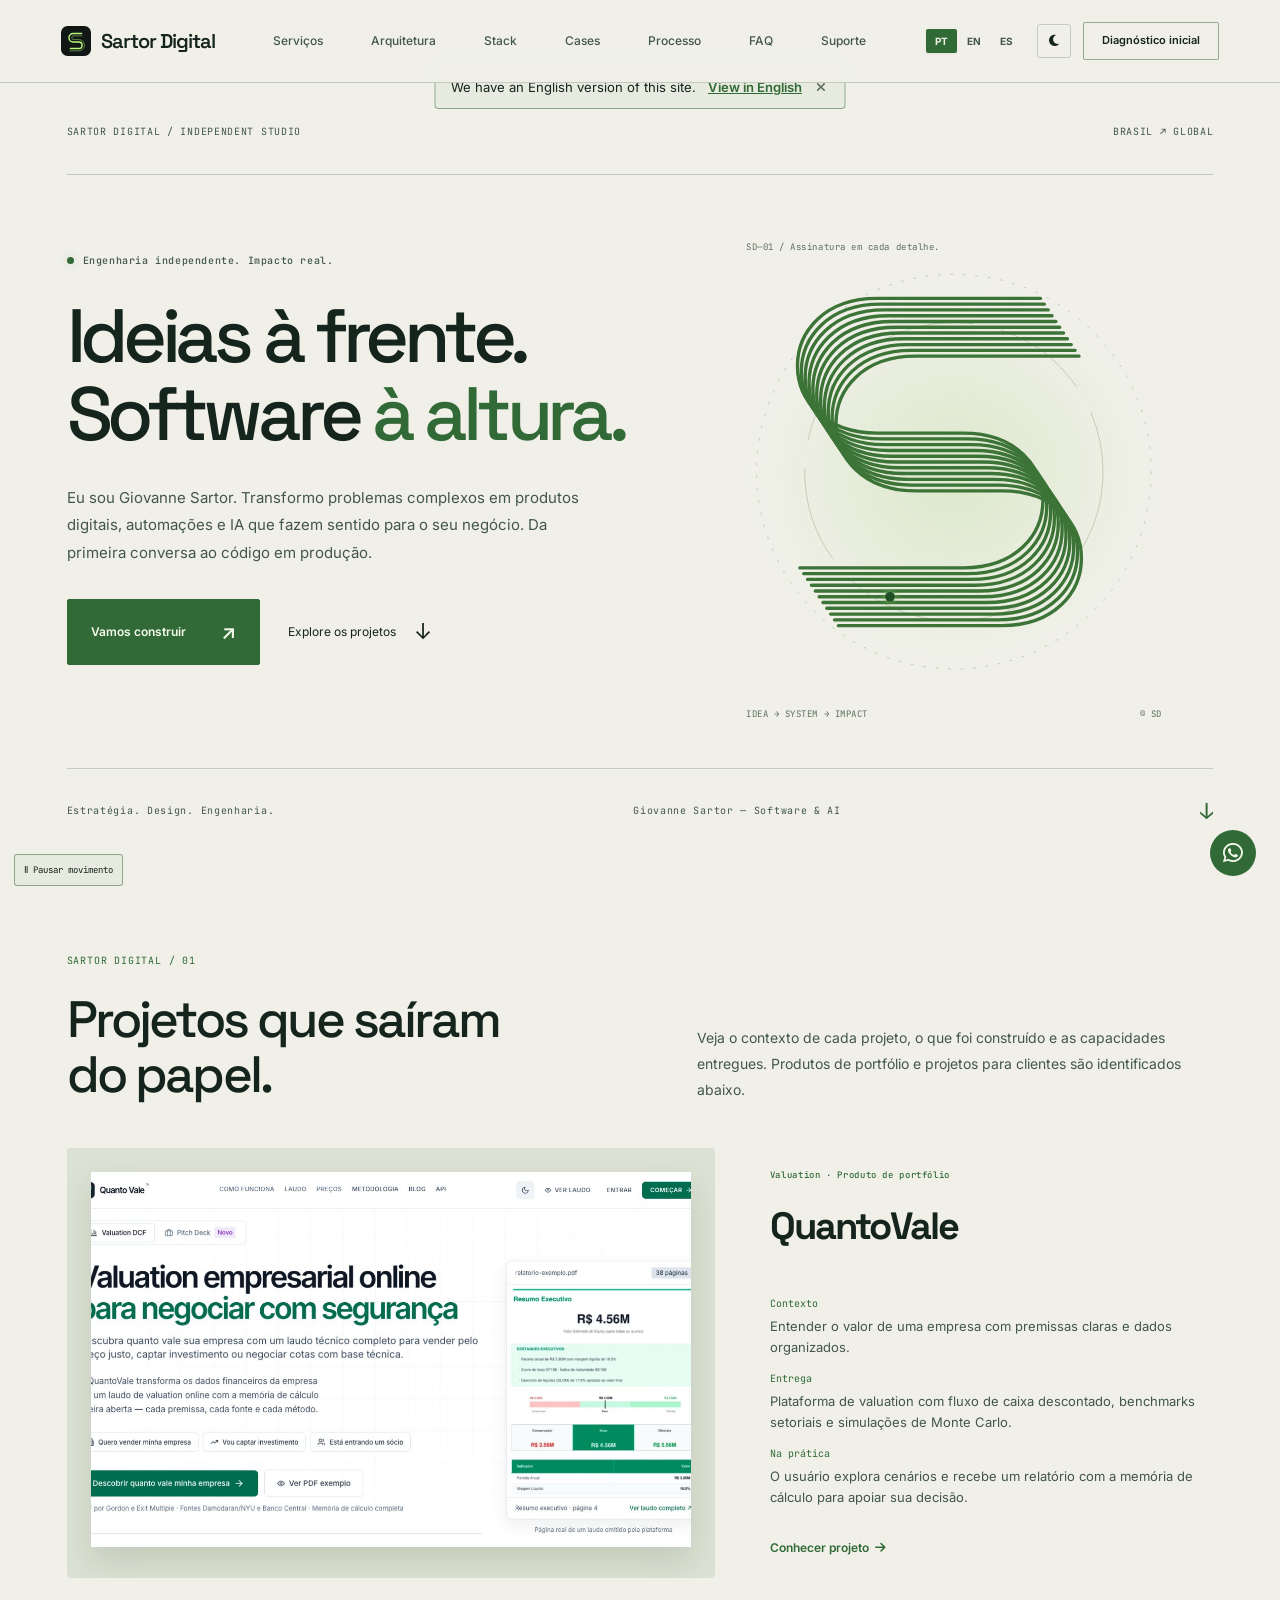
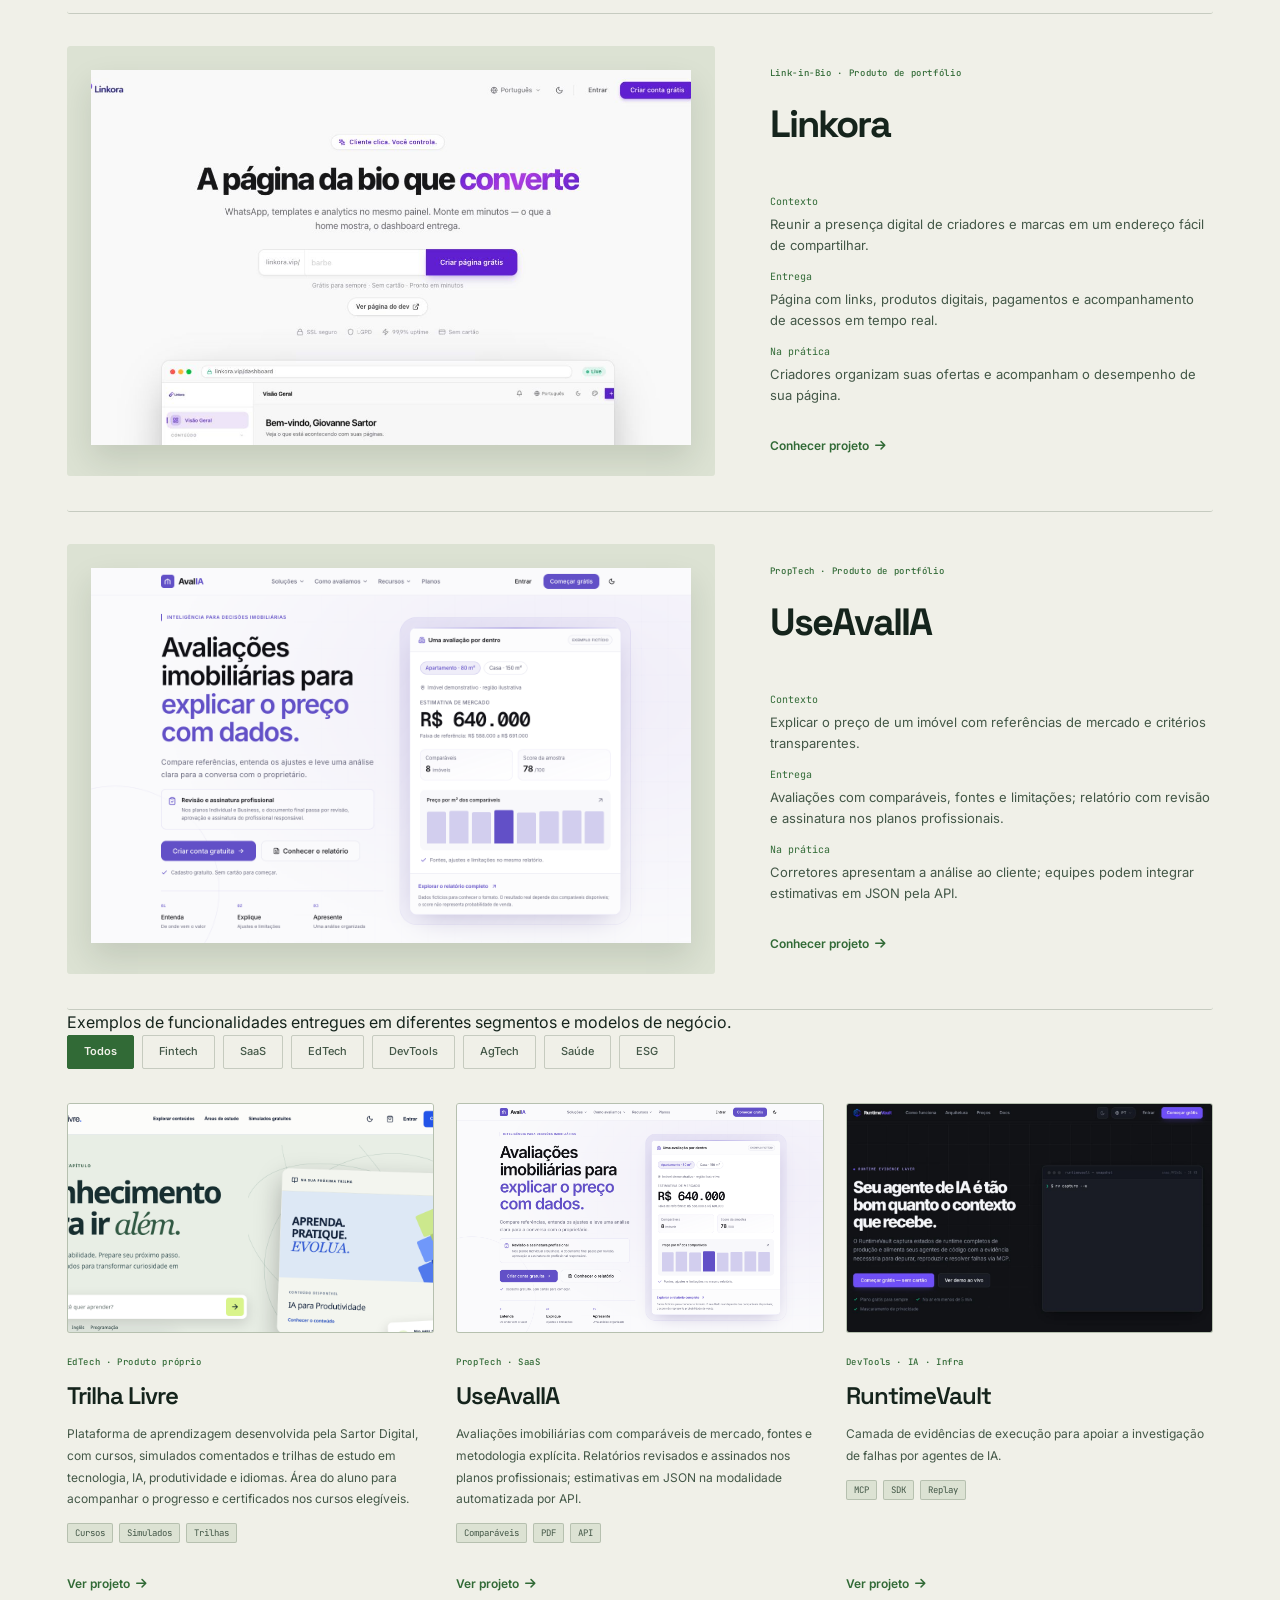
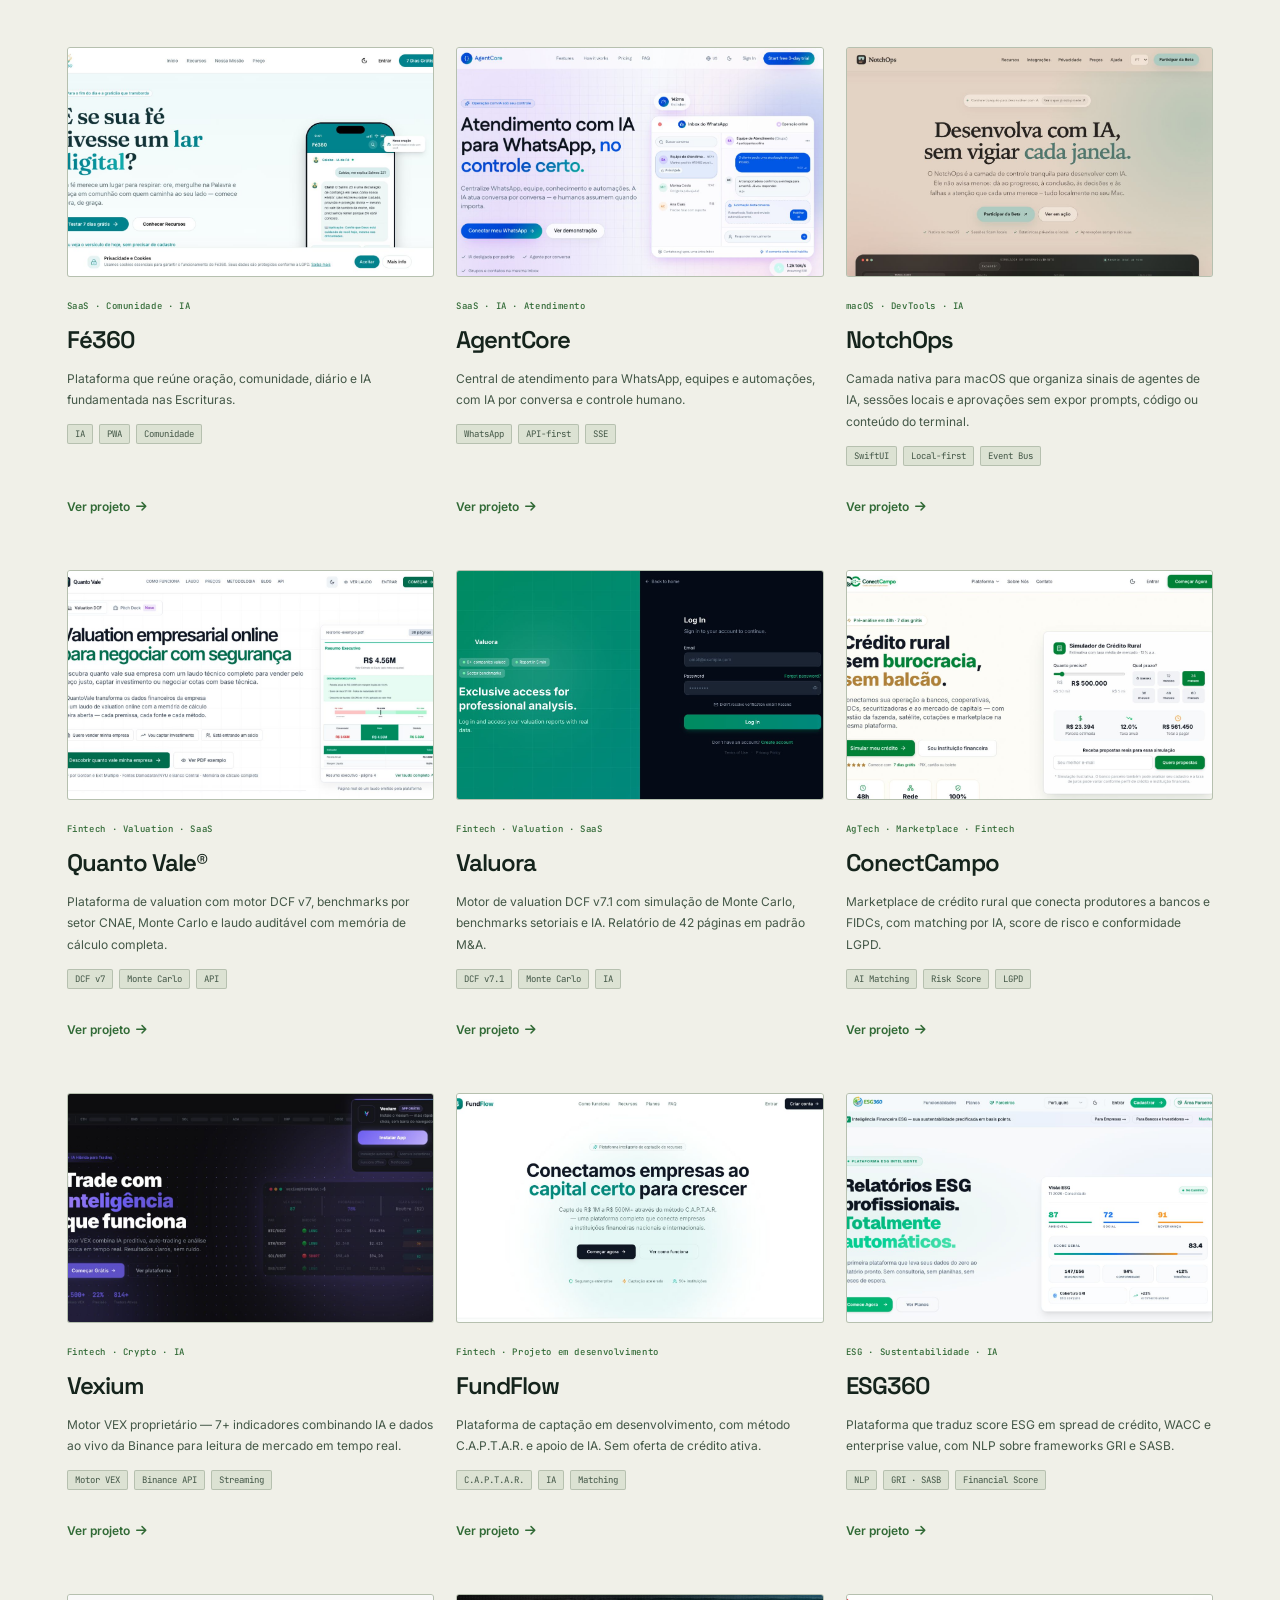
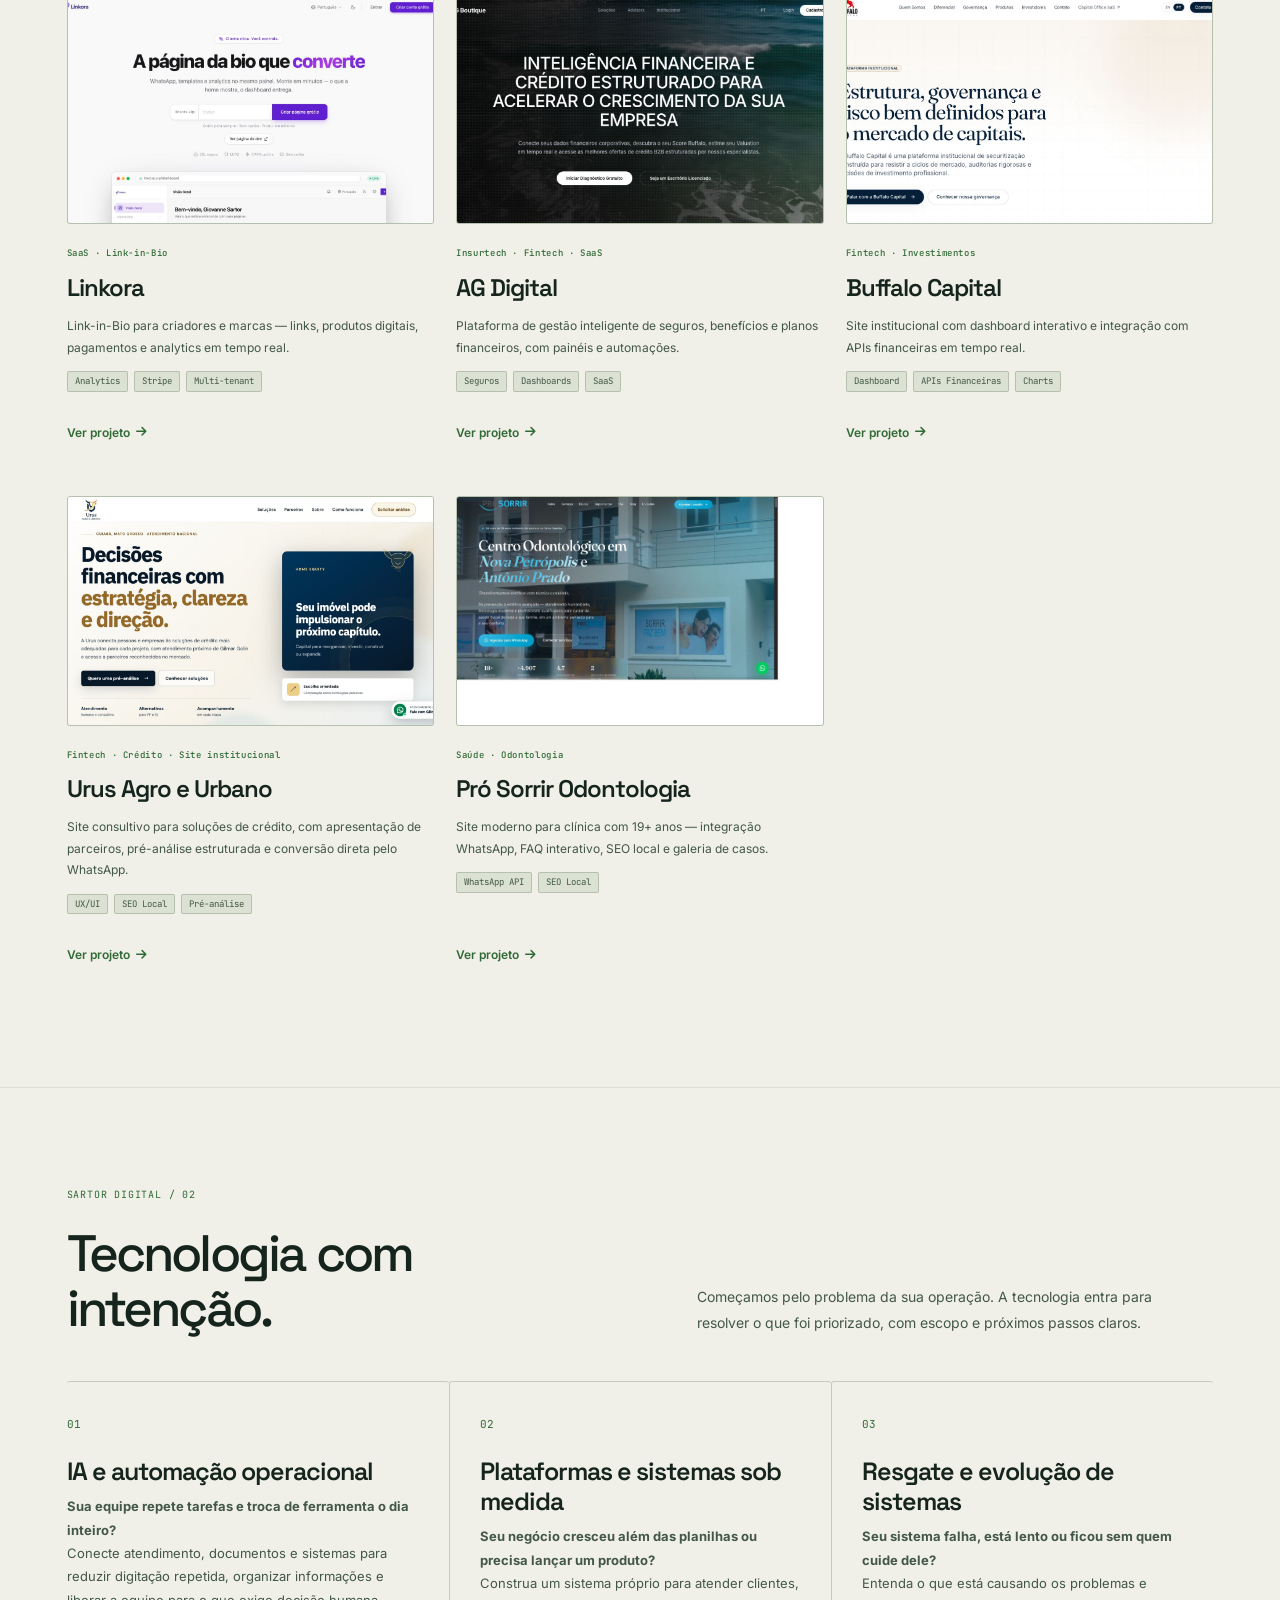
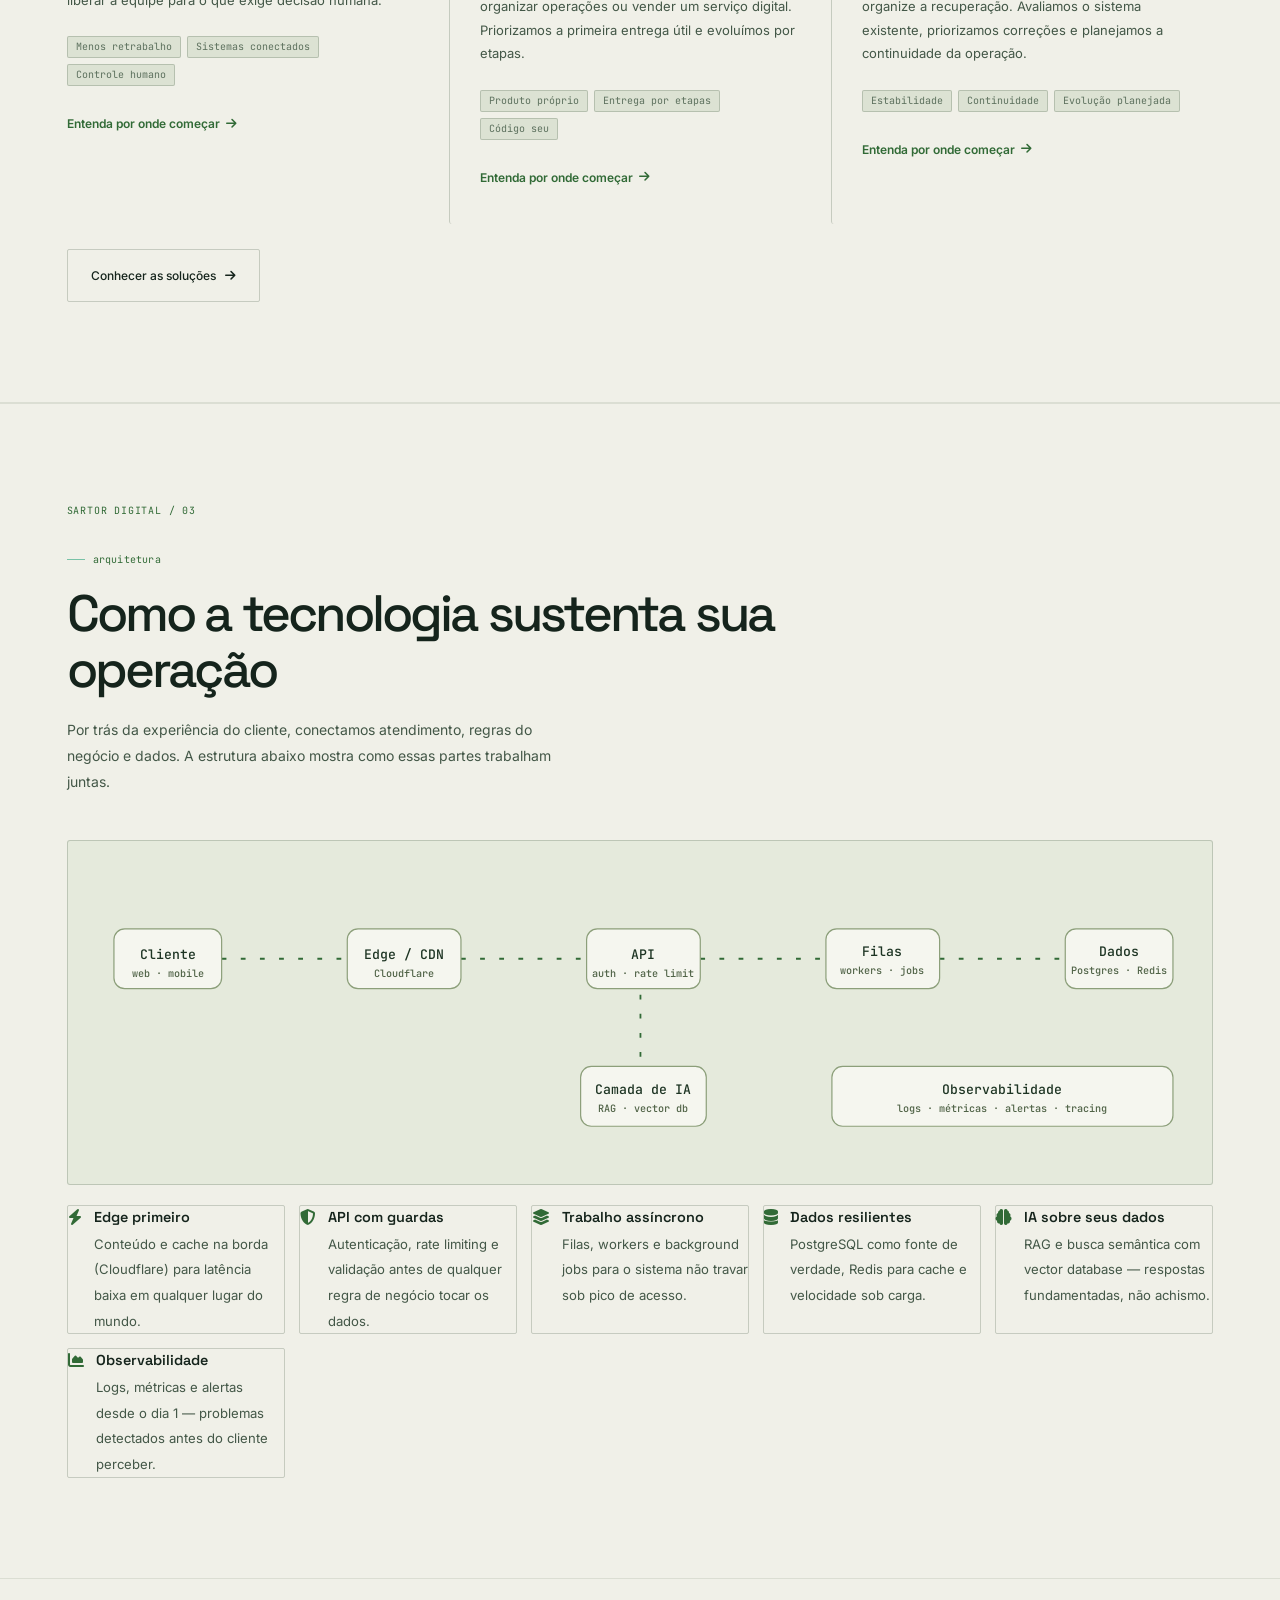
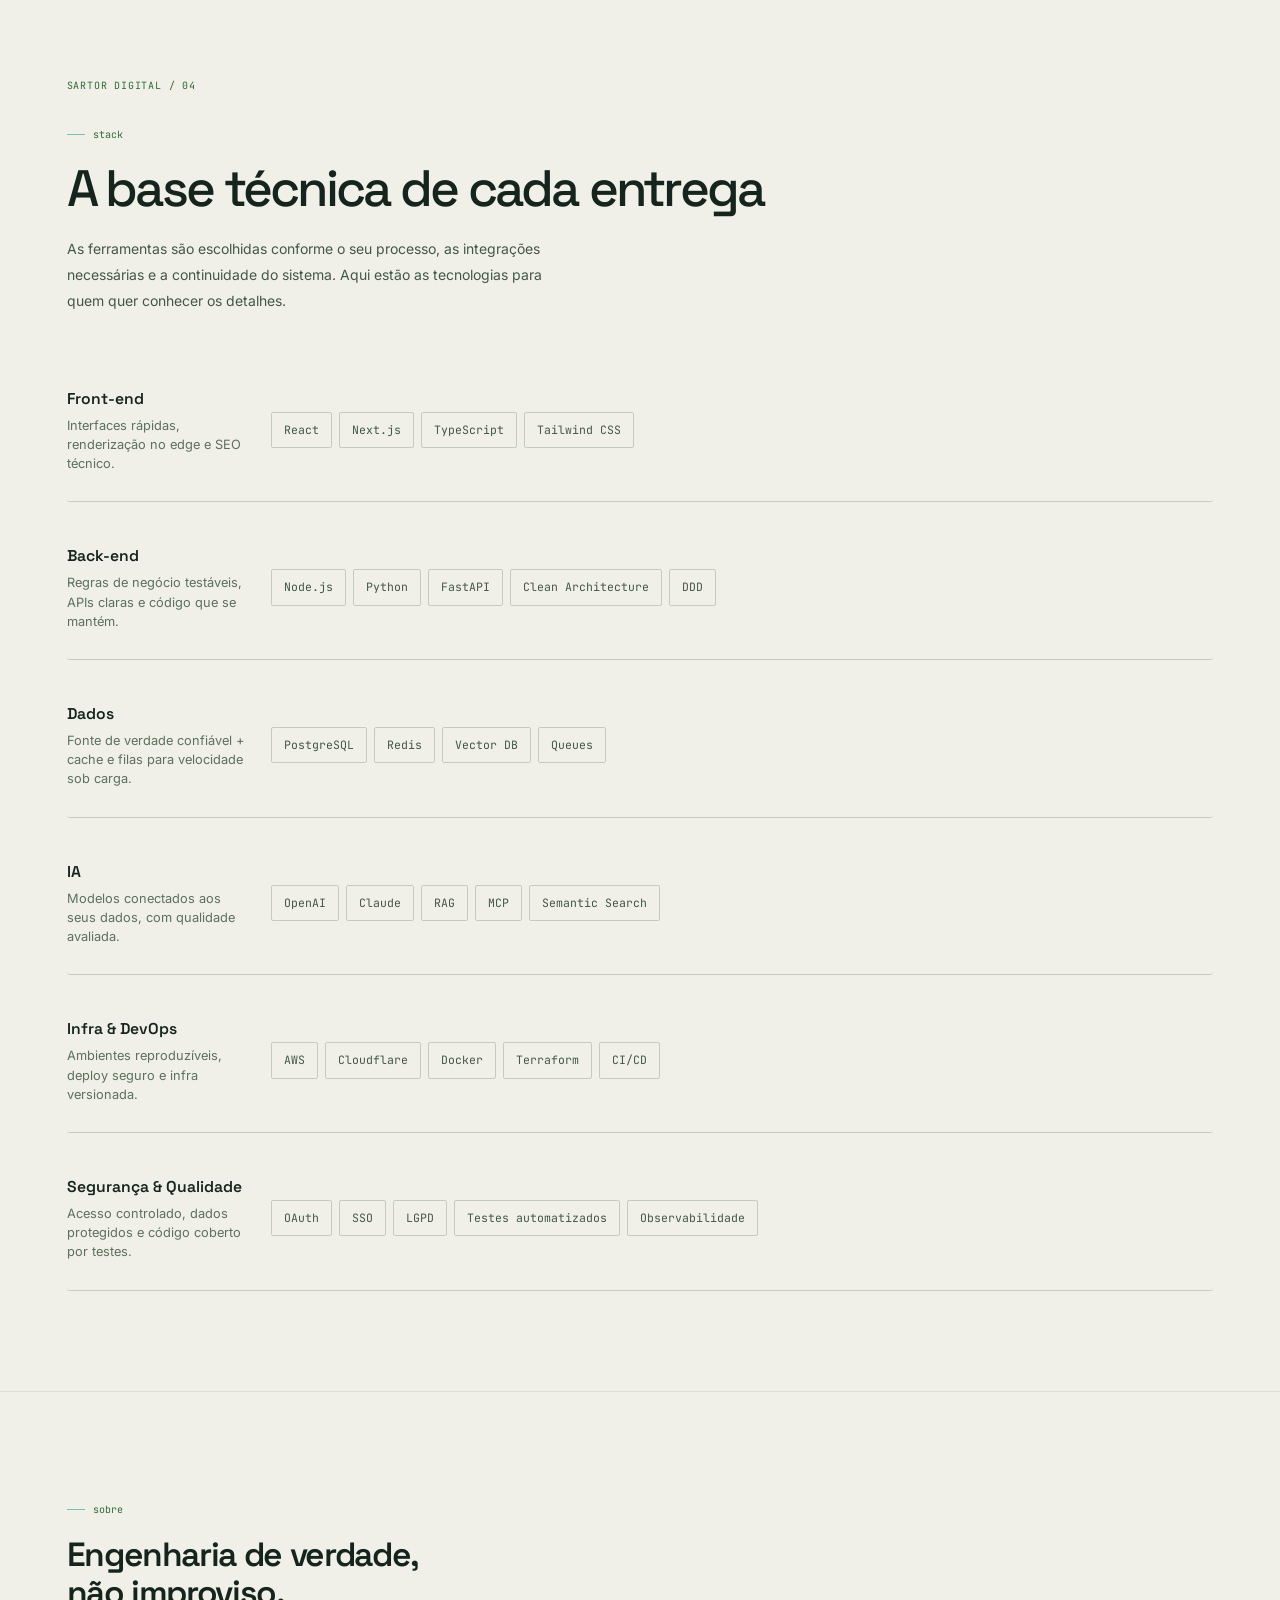
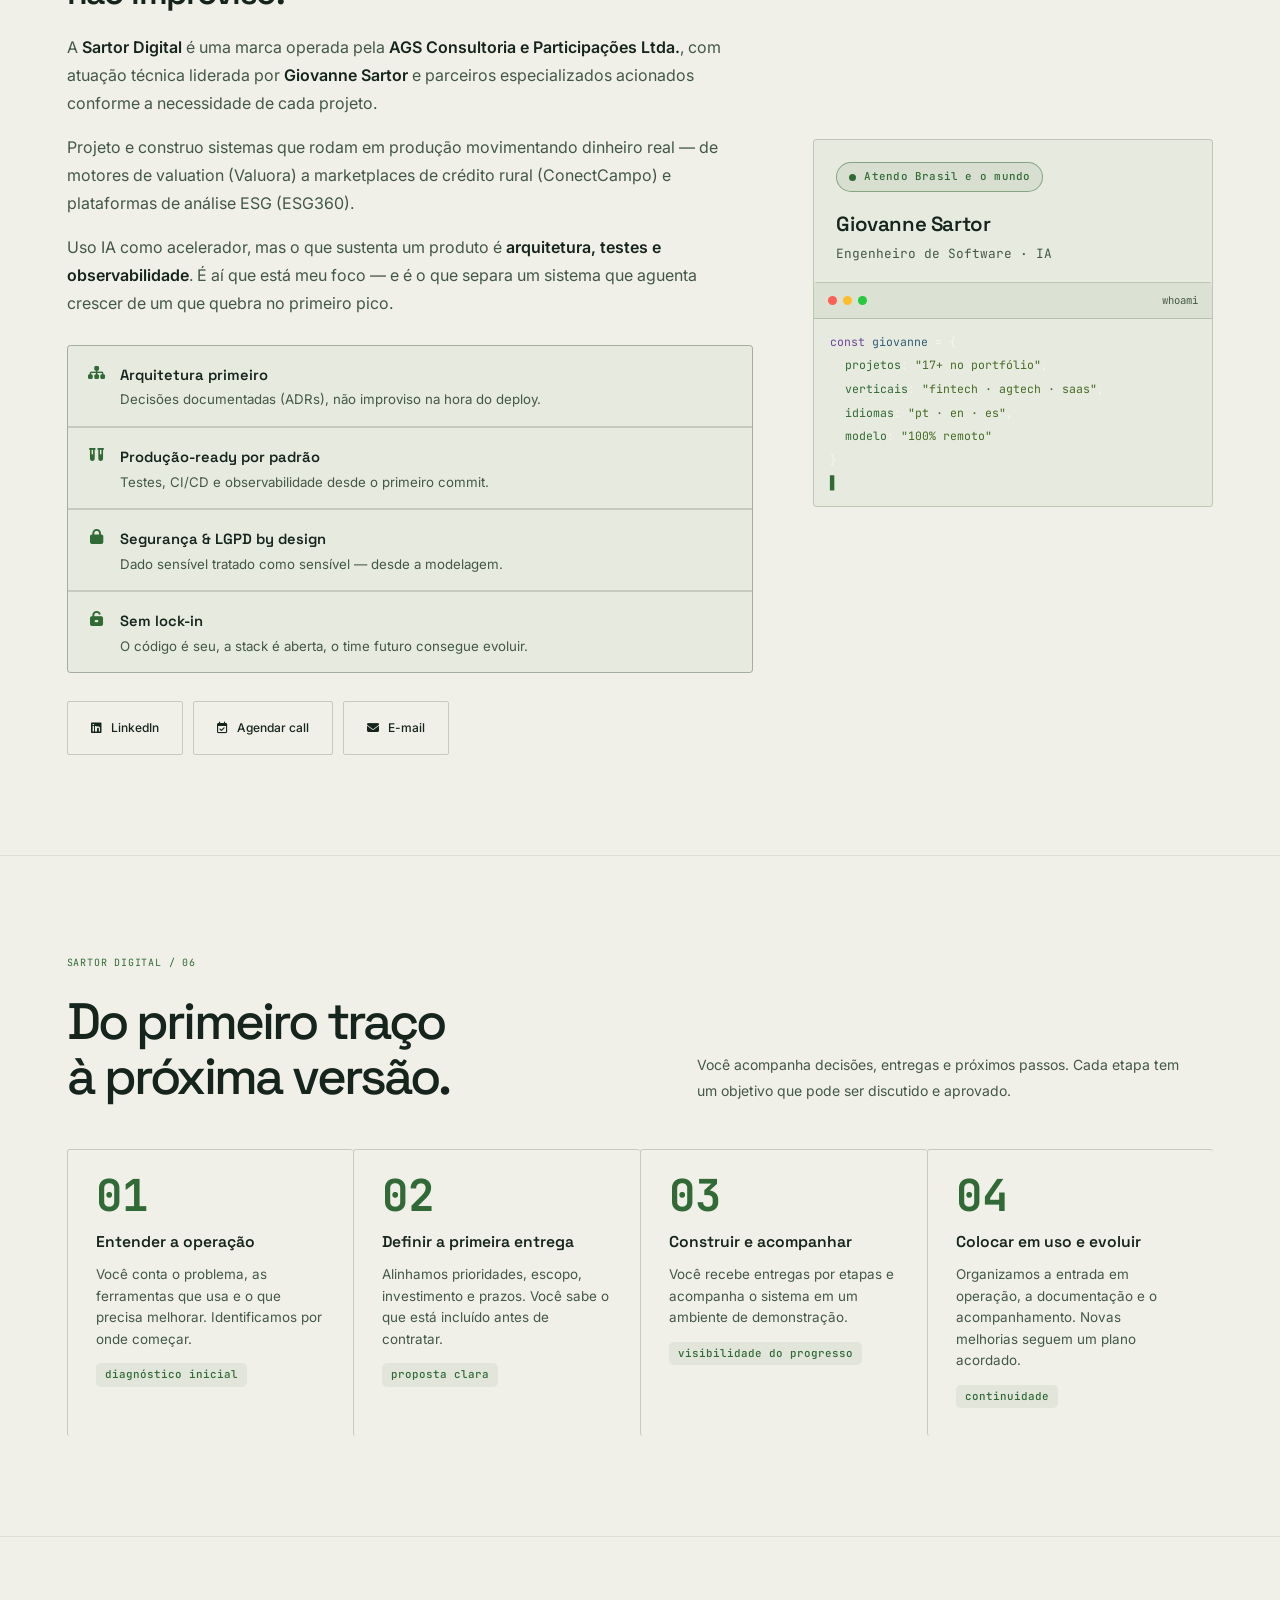
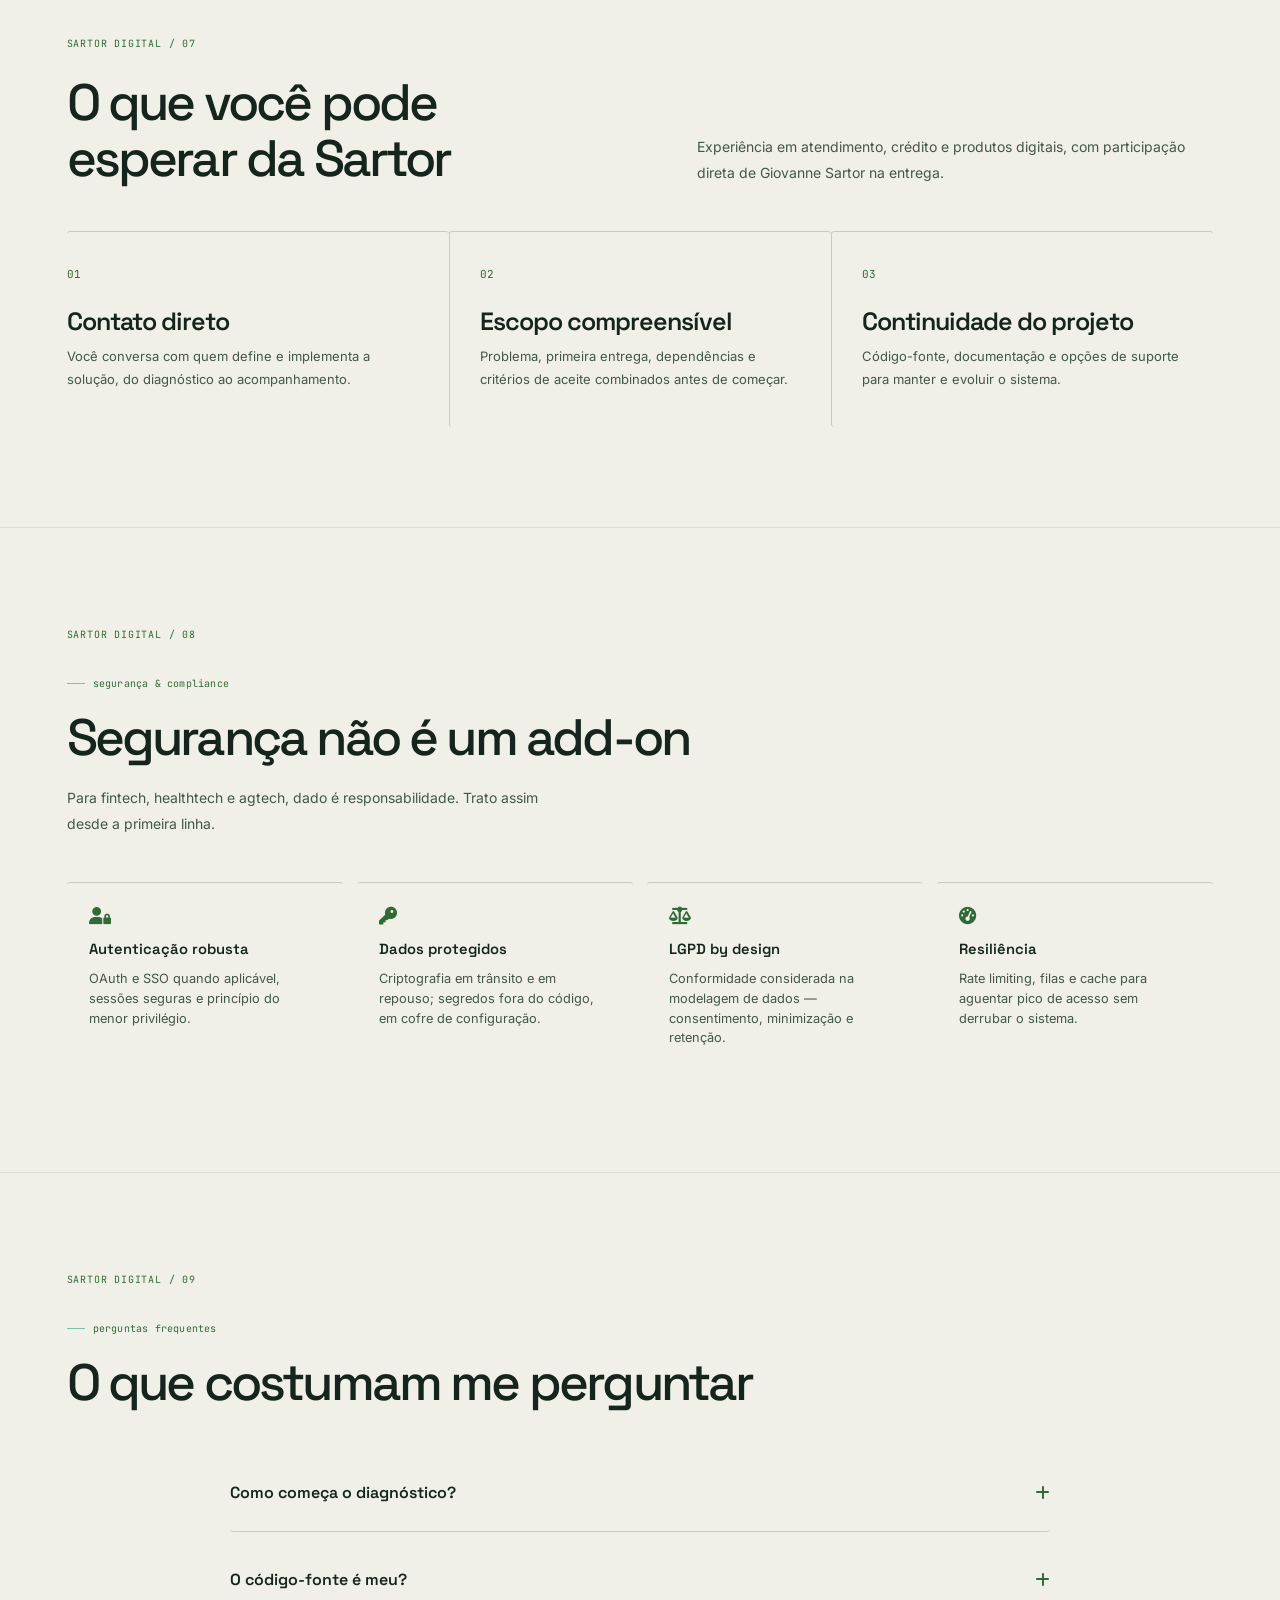
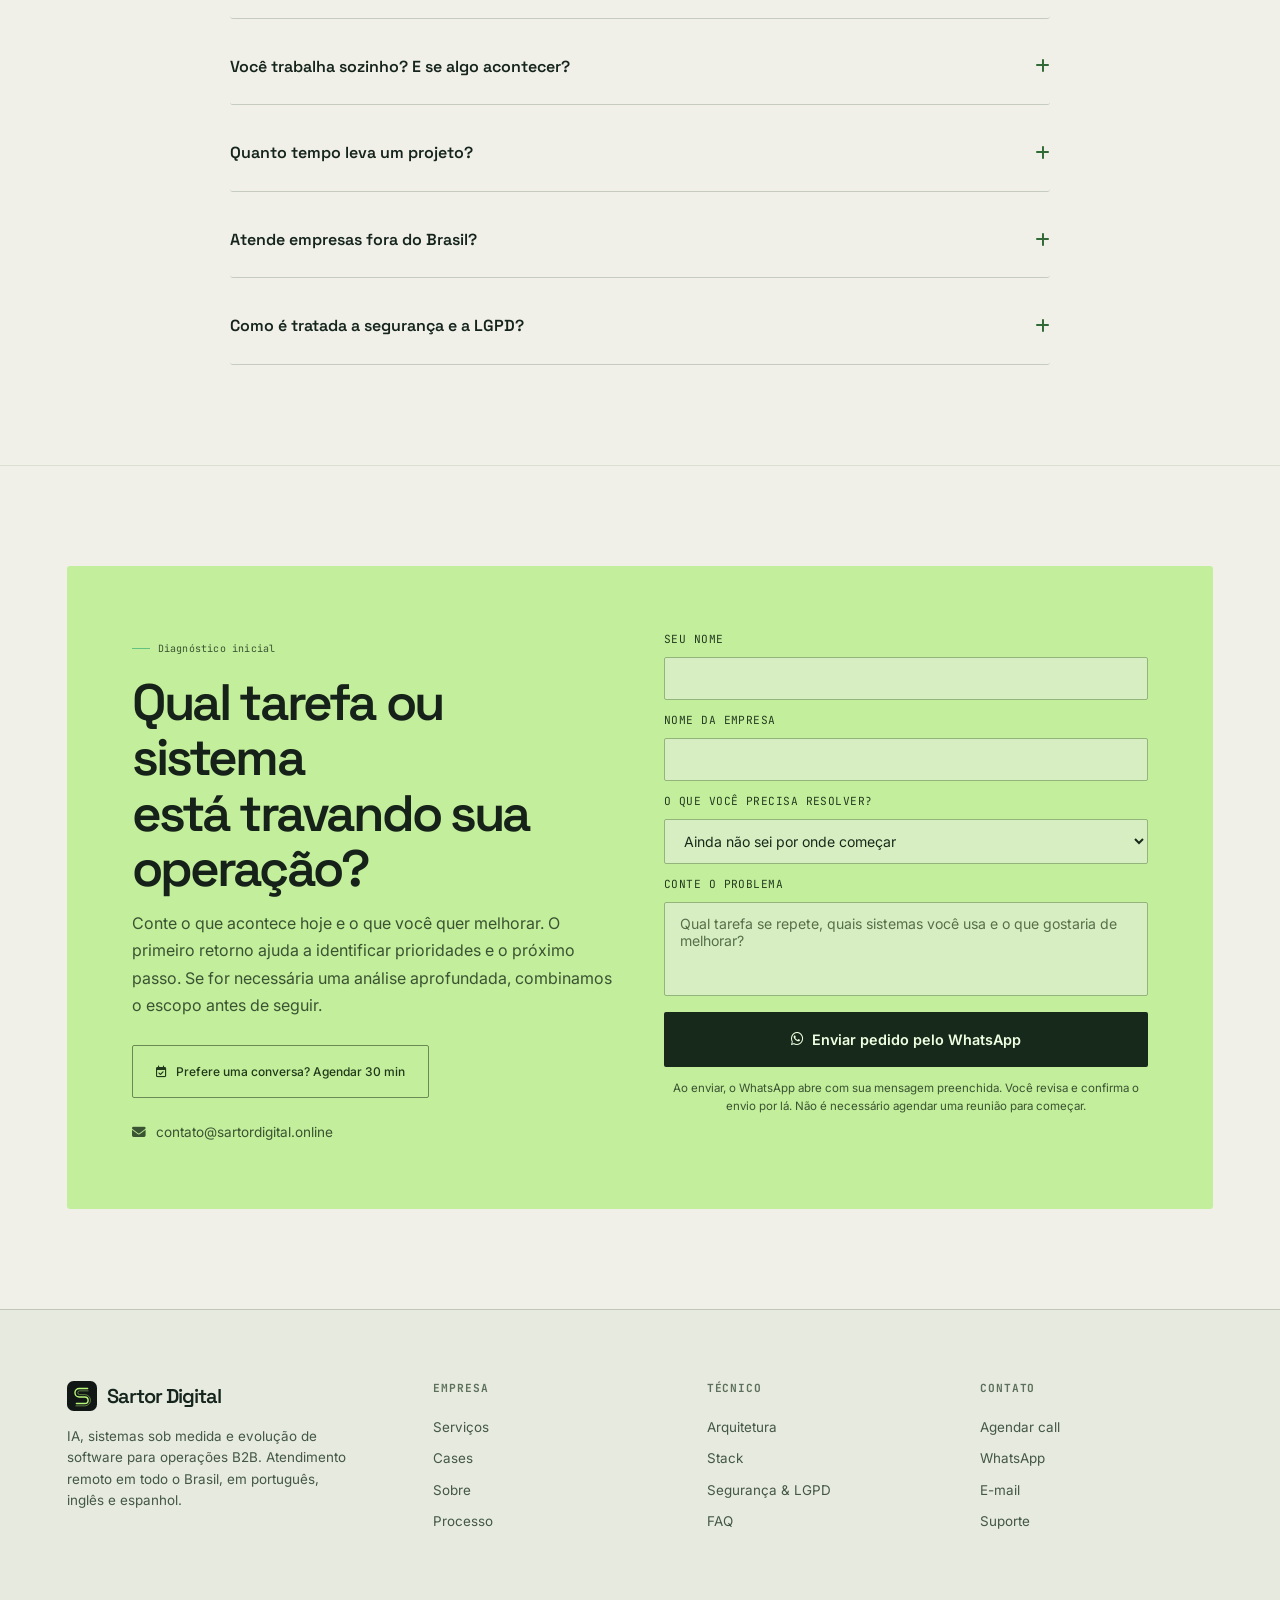
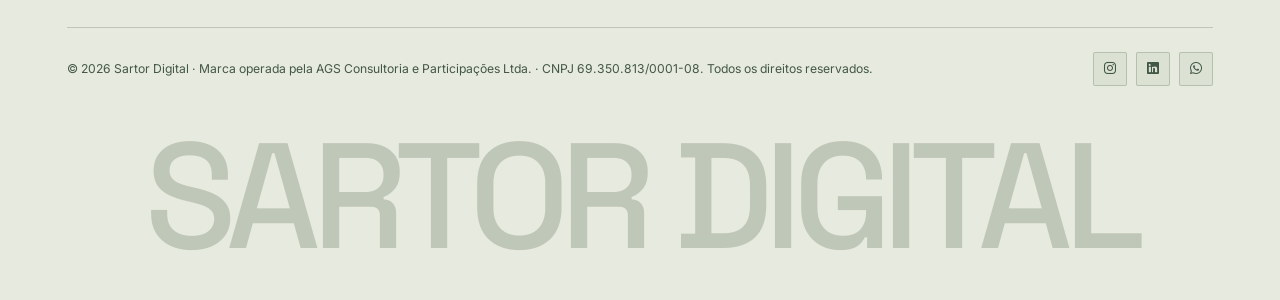
==== index.html @ 44c18caf "fix: serve new signature logo and favicon directly with fresh asset URLs" ====
<!DOCTYPE html>

<html data-theme="light" lang="pt-br">
<head>
<meta charset="utf-8"/>
<script>(function(){var t=localStorage.getItem('sd-theme')||(window.matchMedia('(prefers-color-scheme: light)').matches?'light':'dark');document.documentElement.setAttribute('data-theme',t);})();</script>
<meta content="width=device-width, initial-scale=1.0" name="viewport"/>
<title>Software e IA para simplificar sua operação — Sartor Digital</title>
<meta content="Automatize tarefas, conecte sistemas e tire seu produto do papel. IA, plataformas sob medida e recuperação de sistemas. Atendimento remoto em todo o Brasil." name="description"/>
<meta content="#F7F8FA" name="theme-color"/>
<meta content="AGS Consultoria e Participações Ltda." name="author"/>
<link href="https://sartordigital.online" rel="canonical"/>
<link href="https://sartordigital.online/" hreflang="pt-br" rel="alternate"/>
<link href="https://sartordigital.online/en/" hreflang="en-us" rel="alternate"/>
<link href="https://sartordigital.online/es/" hreflang="es-es" rel="alternate"/>
<link href="https://sartordigital.online/" hreflang="x-default" rel="alternate"/>
<meta content="Sartor Digital — Software e IA para simplificar sua operação" property="og:title"/>
<meta content="Automatize tarefas, conecte sistemas e tire seu produto do papel. IA, plataformas sob medida e recuperação de sistemas. Atendimento remoto em todo o Brasil." property="og:description"/>
<meta content="website" property="og:type"/>
<meta content="https://sartordigital.online" property="og:url"/>
<meta content="https://sartordigital.online/og-image.png" property="og:image"/>
<meta content="1200" property="og:image:width"/>
<meta content="630" property="og:image:height"/>
<meta content="pt_BR" property="og:locale"/>
<meta content="summary_large_image" name="twitter:card"/>
<meta content="Sartor Digital — Software e IA para simplificar sua operação" name="twitter:title"/>
<meta content="Automatize tarefas, conecte sistemas e tire seu produto do papel. IA, plataformas sob medida e recuperação de sistemas. Atendimento remoto em todo o Brasil." name="twitter:description"/>
<meta content="https://sartordigital.online/og-image.png" name="twitter:image"/>
<link href="assets/signature-mark.svg" rel="icon" type="image/svg+xml"/>
<link href="https://fonts.googleapis.com" rel="preconnect"/>
<link crossorigin="" href="https://fonts.gstatic.com" rel="preconnect"/>
<link href="https://fonts.googleapis.com/css2?family=Space+Grotesk:wght@400;500;600;700&amp;family=Inter:wght@300;400;500;600;700&amp;family=JetBrains+Mono:wght@400;500&amp;display=swap" rel="stylesheet"/>
<link href="https://cdnjs.cloudflare.com/ajax/libs/font-awesome/6.4.0/css/all.min.css" rel="stylesheet"/>
<script type="application/ld+json">
{
  "@context": "https://schema.org",
  "@graph": [
    {
      "@type": "Organization",
      "@id": "https://sartordigital.online/#org",
      "name": "Sartor Digital",
      "legalName": "AGS Consultoria e Participações Ltda.",
      "taxID": "69.350.813/0001-08",
      "url": "https://sartordigital.online",
      "logo": "https://sartordigital.online/og-image.png",
      "image": "https://sartordigital.online/og-image.png",
      "founder": {
        "@type": "Person",
        "name": "Giovanne Sartor"
      },
      "description": "Automatize tarefas, conecte sistemas e tire seu produto do papel. IA, plataformas sob medida e recuperação de sistemas. Atendimento remoto em todo o Brasil.",
      "sameAs": [
        "https://www.linkedin.com/in/giovannesartor/",
        "https://www.instagram.com/sartordigital"
      ]
    },
    {
      "@type": "ProfessionalService",
      "@id": "https://sartordigital.online/#service",
      "name": "Sartor Digital",
      "serviceType": [
        "IA e automação operacional",
        "Plataformas e sistemas sob medida",
        "Resgate e evolução de sistemas"
      ],
      "provider": {
        "@id": "https://sartordigital.online/#org"
      },
      "areaServed": "Worldwide",
      "availableLanguage": [
        "pt-BR",
        "en",
        "es"
      ],
      "priceRange": "$$$",
      "url": "https://sartordigital.online"
    },
    {
      "@type": "Person",
      "@id": "https://sartordigital.online/#person",
      "name": "Giovanne Sartor",
      "jobTitle": "Engenheiro de Software · Especialista em IA",
      "worksFor": {
        "@id": "https://sartordigital.online/#org"
      },
      "url": "https://sartordigital.online",
      "knowsAbout": [
        "Arquitetura de Software",
        "Cloud",
        "DevOps",
        "CI/CD",
        "LLMs",
        "RAG",
        "Vector Database",
        "PostgreSQL",
        "Redis",
        "AWS",
        "Cloudflare",
        "Docker",
        "Segurança",
        "LGPD"
      ],
      "sameAs": [
        "https://www.linkedin.com/in/giovannesartor/"
      ]
    },
    {
      "@type": "FAQPage",
      "mainEntity": [
        {
          "@type": "Question",
          "name": "Como começa o diagnóstico?",
          "acceptedAnswer": {
            "@type": "Answer",
            "text": "Começa com uma mensagem sobre sua operação e o problema que deseja resolver. O retorno inicial indica prioridades e próximos passos. Se precisarmos aprofundar a análise de sistemas ou dados, alinhamos o escopo antes de iniciar."
          }
        },
        {
          "@type": "Question",
          "name": "O código-fonte é meu?",
          "acceptedAnswer": {
            "@type": "Answer",
            "text": "Você recebe o código desenvolvido para o projeto e a documentação combinada no contrato. Serviços e componentes de terceiros mantêm suas próprias licenças e condições."
          }
        },
        {
          "@type": "Question",
          "name": "Você trabalha sozinho? E se algo acontecer?",
          "acceptedAnswer": {
            "@type": "Answer",
            "text": "A entrega é conduzida por mim, com uma rede de parceiros para picos de demanda. O que reduz o risco não é o tamanho do time e sim a engenharia: código documentado, testes automatizados, infraestrutura como código e handover completo. Nada fica preso na cabeça de uma pessoa."
          }
        },
        {
          "@type": "Question",
          "name": "Quanto tempo leva um projeto?",
          "acceptedAnswer": {
            "@type": "Answer",
            "text": "O prazo depende do escopo, das integrações e dos acessos necessários. Definimos um cronograma por etapas antes da execução, com entregas que você pode acompanhar e revisar."
          }
        },
        {
          "@type": "Question",
          "name": "Atende empresas fora do Brasil?",
          "acceptedAnswer": {
            "@type": "Answer",
            "text": "Sim. O atendimento é remoto em todas as regiões do Brasil e também no exterior, com demonstrações das entregas e reuniões online em português, inglês ou espanhol."
          }
        },
        {
          "@type": "Question",
          "name": "Como é tratada a segurança e a LGPD?",
          "acceptedAnswer": {
            "@type": "Answer",
            "text": "Segurança por padrão: autenticação robusta (OAuth/SSO quando aplicável), dados sensíveis criptografados, princípio do menor privilégio e conformidade LGPD considerada desde a modelagem de dados."
          }
        }
      ]
    }
  ]
}
  </script>
<style>
  :root{--bg:#F7F8FA;--bg-2:#FFFFFF;--bg-3:#EFF1F5;--card:rgba(0,0,0,0.02);--card-hover:rgba(0,0,0,0.04);--border:rgba(0,0,0,0.09);--border-hi:rgba(5,150,105,0.35);--green:#059669;--green-2:#10B981;--green-dim:rgba(5,150,105,0.08);--accent-line:rgba(5,150,105,0.5);--text:#0A0A14;--text-2:#4B5563;--text-3:#9CA3AF;--shadow-sm:0 1px 2px rgba(0,0,0,0.06);--shadow-md:0 4px 16px rgba(0,0,0,0.07);--shadow-lg:0 16px 48px rgba(0,0,0,0.10);--radius-sm:8px;--radius:14px;--radius-lg:20px;--radius-xl:26px;--font-head:'Space Grotesk',sans-serif;--font-body:'Inter',sans-serif;--font-mono:'JetBrains Mono',monospace;--ease:cubic-bezier(0.4,0,0.2,1)}
  [data-theme="dark"]{--bg:#09090E;--bg-2:#0E0E16;--bg-3:#15151F;--card:rgba(255,255,255,0.022);--card-hover:rgba(255,255,255,0.045);--border:rgba(255,255,255,0.075);--border-hi:rgba(52,211,153,0.28);--green:#34D399;--green-2:#34D399;--green-dim:rgba(52,211,153,0.09);--accent-line:rgba(52,211,153,0.45);--text:#F1F5F9;--text-2:#98A2B3;--text-3:#5B6472;--shadow-sm:0 1px 2px rgba(0,0,0,0.4);--shadow-md:0 4px 16px rgba(0,0,0,0.45);--shadow-lg:0 16px 48px rgba(0,0,0,0.55)}
  *,*::before,*::after{margin:0;padding:0;box-sizing:border-box}
  html{scroll-behavior:smooth}
  body{font-family:var(--font-body);background:var(--bg);color:var(--text);overflow-x:hidden;-webkit-font-smoothing:antialiased;transition:background .3s,color .3s;line-height:1.6}
  a{text-decoration:none;color:inherit}img{max-width:100%}
  ::selection{background:var(--green-dim);color:var(--green)}
  .bg-grid{position:fixed;inset:0;z-index:0;pointer-events:none;background-image:linear-gradient(var(--border) 1px,transparent 1px),linear-gradient(90deg,var(--border) 1px,transparent 1px);background-size:64px 64px;opacity:.5;-webkit-mask-image:radial-gradient(ellipse 80% 60% at 50% 0%,#000 20%,transparent 75%);mask-image:radial-gradient(ellipse 80% 60% at 50% 0%,#000 20%,transparent 75%)}
  .bg-halo{position:fixed;top:-320px;left:50%;transform:translateX(-50%);width:900px;height:600px;z-index:0;pointer-events:none;background:radial-gradient(ellipse at center,var(--green-dim),transparent 60%);opacity:.9}
  .scroll-bar{position:fixed;top:0;left:0;right:0;height:2px;z-index:9999}
  .scroll-fill{height:100%;width:0%;background:var(--green);transition:width .1s linear}
  .wrap{max-width:1160px;margin:0 auto;padding:0 24px}
  .nav{position:fixed;top:0;left:0;right:0;z-index:200;padding:0 24px;transition:all .3s var(--ease)}
  .nav.scrolled{background:rgba(247,248,250,.85);backdrop-filter:blur(20px);-webkit-backdrop-filter:blur(20px);border-bottom:1px solid var(--border)}
  [data-theme="dark"] .nav.scrolled{background:rgba(9,9,14,.82)}
  .nav-inner{max-width:1160px;margin:0 auto;display:flex;align-items:center;justify-content:space-between;height:66px}
  .nav-logo{display:flex;align-items:center;gap:10px;font-family:var(--font-head);font-weight:600;font-size:1.02rem;letter-spacing:-.02em;color:var(--text)}
  .logo-mark{width:30px;height:30px;flex-shrink:0}
  .nav-links{display:flex;align-items:center;gap:1px}
  .nav-links a{font-size:.86rem;font-weight:500;color:var(--text-2);padding:7px 13px;border-radius:var(--radius-sm);transition:color .2s,background .2s}
  .nav-links a:hover{color:var(--text);background:var(--card-hover)}
  .nav-actions{display:flex;align-items:center;gap:8px}
  .lang-pill{display:flex;align-items:center;gap:1px;background:var(--bg-3);border:1px solid var(--border);border-radius:100px;padding:3px}
  .lang-btn{background:none;border:none;cursor:pointer;font-family:var(--font-body);font-size:.7rem;font-weight:700;color:var(--text-3);padding:4px 9px;border-radius:100px;transition:all .2s}
  .lang-btn.active{background:var(--bg-2);color:var(--text);box-shadow:var(--shadow-sm)}
  .lang-btn:hover:not(.active){color:var(--text-2)}
  .theme-toggle{width:34px;height:34px;border:1px solid var(--border);background:var(--bg-2);border-radius:var(--radius-sm);cursor:pointer;color:var(--text-2);display:flex;align-items:center;justify-content:center;font-size:.82rem;transition:all .2s}
  .theme-toggle:hover{border-color:var(--border-hi);color:var(--green)}
  .nav-cta{display:inline-flex;align-items:center;gap:8px;background:var(--green);color:#04120C;font-family:var(--font-body);font-weight:600;font-size:.8rem;padding:9px 18px;border-radius:var(--radius-sm);transition:all .2s;cursor:pointer;border:none}
  .nav-cta:hover{transform:translateY(-1px);filter:brightness(1.06)}
  .btn-primary{display:inline-flex;align-items:center;gap:9px;background:var(--green);color:#04120C;font-weight:600;font-size:.92rem;padding:13px 26px;border-radius:var(--radius);cursor:pointer;border:none;transition:all .2s;font-family:var(--font-body)}
  .btn-primary:hover{transform:translateY(-2px);filter:brightness(1.06)}
  .btn-ghost{display:inline-flex;align-items:center;gap:9px;background:var(--bg-2);color:var(--text);font-weight:500;font-size:.92rem;padding:12px 24px;border-radius:var(--radius);cursor:pointer;border:1px solid var(--border);transition:all .2s;font-family:var(--font-body)}
  .btn-ghost:hover{border-color:var(--border-hi);color:var(--green);transform:translateY(-1px)}
  .hero{min-height:100vh;display:flex;flex-direction:column;justify-content:center;position:relative;padding:120px 0 60px}
  .hero-inner{display:grid;grid-template-columns:1fr 400px;gap:64px;align-items:center;position:relative;z-index:2}
  .eyebrow{display:inline-flex;align-items:center;gap:9px;background:var(--green-dim);border:1px solid var(--border-hi);border-radius:100px;padding:6px 14px;font-family:var(--font-mono);font-size:.72rem;font-weight:500;color:var(--green);margin-bottom:26px;letter-spacing:.02em}
  .eyebrow-dot{width:7px;height:7px;border-radius:50%;background:var(--green);animation:pulse 2.4s ease-in-out infinite}
  @keyframes pulse{0%,100%{opacity:1}50%{opacity:.4}}
  .hero h1{font-family:var(--font-head);font-size:clamp(2.5rem,5vw,4rem);font-weight:600;line-height:1.05;letter-spacing:-.045em;color:var(--text);margin-bottom:24px}
  .hero h1 em{font-style:normal;color:var(--green)}
  .hero-sub{font-size:1.08rem;color:var(--text-2);line-height:1.65;max-width:520px;margin-bottom:36px}
  .hero-sub strong{color:var(--text);font-weight:600}
  .hero-btns{display:flex;gap:12px;flex-wrap:wrap;margin-bottom:40px}
  .hero-strip{display:flex;flex-wrap:wrap;gap:10px 22px;padding-top:24px;border-top:1px solid var(--border)}
  .strip-item{display:flex;align-items:center;gap:8px;font-size:.82rem;color:var(--text-2)}
  .strip-item i{color:var(--green);font-size:.78rem}
  .hero-visual{position:relative;display:flex;justify-content:center;align-items:center}
  .device-card{width:100%;border:1px solid var(--border);border-radius:var(--radius-lg);background:var(--bg-2);box-shadow:var(--shadow-lg);overflow:hidden}
  .dc-top{padding:22px 22px 18px}
  .dc-status{display:inline-flex;align-items:center;gap:8px;background:var(--green-dim);border:1px solid var(--border-hi);border-radius:100px;padding:5px 12px;margin-bottom:16px}
  .dc-status .d{width:7px;height:7px;border-radius:50%;background:var(--green);animation:pulse 2.4s ease-in-out infinite}
  .dc-status span{font-family:var(--font-mono);font-size:.68rem;font-weight:500;color:var(--green);letter-spacing:.02em}
  .dc-name{font-family:var(--font-head);font-size:1.28rem;font-weight:600;color:var(--text);letter-spacing:-.02em}
  .dc-role{font-size:.8rem;color:var(--text-2);font-family:var(--font-mono);margin-top:3px}
  .dc-cta{display:inline-flex;align-items:center;gap:8px;margin-top:18px;background:var(--green);color:#04120C;font-weight:600;font-size:.82rem;padding:10px 18px;border-radius:var(--radius-sm);transition:all .2s}
  .dc-cta:hover{filter:brightness(1.06);transform:translateY(-1px)}
  .term{background:#0B0B12;border-top:1px solid var(--border);font-family:var(--font-mono);font-size:.72rem}
  .term-bar{display:flex;align-items:center;gap:6px;padding:9px 14px;background:rgba(255,255,255,.03);border-bottom:1px solid rgba(255,255,255,.06)}
  .td{width:9px;height:9px;border-radius:50%}.td.r{background:#ff5f56}.td.y{background:#ffbd2e}.td.g{background:#27c93f}
  .term-title{margin-left:auto;color:rgba(255,255,255,.32);font-size:.66rem}
  .term-body{padding:13px 16px;display:flex;flex-direction:column;gap:4px;line-height:1.7}
  .tl{color:rgba(255,255,255,.6)}.ti{padding-left:15px}
  .c-kw{color:#c792ea}.c-var{color:#82aaff}.c-str{color:#a5e3a0}.c-key{color:#7fd4c9}
  .cursor::after{content:'▋';color:var(--green);animation:blink 1.1s step-end infinite}
  @keyframes blink{0%,100%{opacity:1}50%{opacity:0}}
  .stats-row{position:relative;z-index:2;display:grid;grid-template-columns:repeat(4,1fr);gap:1px;background:var(--border);border:1px solid var(--border);border-radius:var(--radius-lg);margin:72px 0 0;overflow:hidden}
  .stat-box{background:var(--bg-2);padding:30px 22px;text-align:center;transition:background .3s}
  .stat-box:hover{background:var(--card-hover)}
  .stat-num{font-family:var(--font-head);font-size:2.2rem;font-weight:600;color:var(--text);letter-spacing:-.04em;line-height:1;margin-bottom:8px}
  .stat-num .u{color:var(--green)}
  .stat-label{font-size:.78rem;color:var(--text-2);line-height:1.4}
  .section{padding:96px 0;position:relative;z-index:1}
  .sec-divider{border:none;border-top:1px solid var(--border);margin:0}
  .section-tag{display:inline-flex;align-items:center;gap:8px;font-family:var(--font-mono);font-size:.72rem;font-weight:500;color:var(--green);margin-bottom:18px;letter-spacing:.02em}
  .section-tag::before{content:'';width:18px;height:1px;background:var(--accent-line)}
  .section-title{font-family:var(--font-head);font-size:clamp(1.8rem,3.4vw,2.6rem);font-weight:600;letter-spacing:-.04em;line-height:1.1;color:var(--text);margin-bottom:16px}
  .section-sub{font-size:1rem;color:var(--text-2);line-height:1.7;max-width:560px}
  .section-head{margin-bottom:52px}.section-head.center{text-align:center}.section-head.center .section-sub{margin:0 auto}.section-head.center .section-tag{justify-content:center}
  .g-card{background:var(--bg-2);border:1px solid var(--border);border-radius:var(--radius-lg);transition:all .28s var(--ease);position:relative;overflow:hidden}
  [data-theme="dark"] .g-card{background:var(--card)}
  .g-card:hover{border-color:var(--border-hi);box-shadow:var(--shadow-md);transform:translateY(-2px)}
  .services-grid{display:grid;grid-template-columns:repeat(3,1fr);gap:14px}
  .svc-card{padding:30px 26px}
  .svc-icon{width:44px;height:44px;border-radius:11px;display:flex;align-items:center;justify-content:center;font-size:1.05rem;margin-bottom:18px;background:var(--green-dim);color:var(--green);border:1px solid var(--border-hi)}
  .svc-card h3{font-family:var(--font-head);font-size:1.05rem;font-weight:600;margin-bottom:9px;color:var(--text);letter-spacing:-.01em}
  .svc-card p{font-size:.875rem;color:var(--text-2);line-height:1.6}
  .svc-meta{display:flex;flex-wrap:wrap;gap:6px;margin-top:16px}
  .svc-meta span{font-family:var(--font-mono);font-size:.66rem;color:var(--text-3);background:var(--bg-3);border:1px solid var(--border);border-radius:5px;padding:2px 8px}
  .logowall{display:flex;flex-wrap:wrap;justify-content:center;gap:12px 14px;margin-top:8px}
  .logowall-lead{text-align:center;font-family:var(--font-mono);font-size:.72rem;color:var(--text-3);letter-spacing:.08em;text-transform:uppercase;margin-bottom:28px}
  .lw-item{display:flex;align-items:center;gap:9px;padding:11px 18px;border:1px solid var(--border);border-radius:100px;background:var(--bg-2);font-family:var(--font-head);font-weight:600;font-size:.9rem;color:var(--text-2);transition:all .2s}
  [data-theme="dark"] .lw-item{background:var(--card)}
  .lw-item:hover{color:var(--text);border-color:var(--border-hi)}
  .lw-item i{color:var(--green);font-size:.8rem}
  .about-grid{display:grid;grid-template-columns:1fr 400px;gap:72px;align-items:center}
  .about-text h2{font-family:var(--font-head);font-size:2.1rem;font-weight:600;letter-spacing:-.04em;line-height:1.15;margin-bottom:20px;color:var(--text)}
  .about-text p{color:var(--text-2);line-height:1.75;margin-bottom:16px}
  .about-text p strong{color:var(--text);font-weight:600}
  .principles{display:grid;gap:2px;margin:28px 0;background:var(--border);border:1px solid var(--border);border-radius:var(--radius);overflow:hidden}
  .principle{background:var(--bg-2);padding:16px 20px;display:flex;gap:14px;align-items:flex-start}
  [data-theme="dark"] .principle{background:var(--bg-2)}
  .principle i{color:var(--green);font-size:.95rem;margin-top:3px;width:18px;text-align:center;flex-shrink:0}
  .principle b{font-family:var(--font-head);font-weight:600;color:var(--text);font-size:.92rem}
  .principle p{margin:2px 0 0;font-size:.83rem;color:var(--text-2);line-height:1.55}
  .about-socials{display:flex;gap:10px;flex-wrap:wrap;margin-top:6px}
  .about-photo-col{position:relative}
  .arch-diagram{border:1px solid var(--border);border-radius:var(--radius-lg);background:var(--bg-2);padding:34px 30px;overflow:hidden}
  [data-theme="dark"] .arch-diagram{background:var(--card)}
  .arch-svg{width:100%;height:auto;display:block}
  .arch-node rect{fill:var(--bg-3);stroke:var(--border);stroke-width:1}
  .arch-node.hi rect{fill:var(--green-dim);stroke:var(--border-hi)}
  .arch-node text{fill:var(--text);font-family:var(--font-mono);font-size:11px;font-weight:500}
  .arch-node .sub{fill:var(--text-3);font-size:8.5px}
  .arch-flow{stroke:var(--accent-line);stroke-width:1.5;fill:none;stroke-dasharray:5 4;animation:dash 18s linear infinite}
  @keyframes dash{to{stroke-dashoffset:-200}}
  .arch-legend{display:grid;grid-template-columns:repeat(auto-fit,minmax(200px,1fr));gap:14px;margin-top:32px}
  .arch-leg{display:flex;gap:12px;align-items:flex-start}
  .arch-leg i{color:var(--green);margin-top:3px}
  .arch-leg b{font-family:var(--font-head);font-weight:600;font-size:.9rem;color:var(--text);display:block;margin-bottom:2px}
  .arch-leg span{font-size:.82rem;color:var(--text-2);line-height:1.5}
  .stack-layers{display:grid;gap:14px}
  .stack-layer{border:1px solid var(--border);border-radius:var(--radius);background:var(--bg-2);padding:22px 24px;display:grid;grid-template-columns:180px 1fr;gap:24px;align-items:center}
  [data-theme="dark"] .stack-layer{background:var(--card)}
  .stack-layer:hover{border-color:var(--border-hi)}
  .stack-layer h4{font-family:var(--font-head);font-weight:600;font-size:.98rem;color:var(--text)}
  .stack-layer .why{font-size:.8rem;color:var(--text-3);margin-top:4px;line-height:1.5}
  .stack-tags{display:flex;flex-wrap:wrap;gap:7px}
  .stack-tag{font-family:var(--font-mono);font-size:.72rem;color:var(--text-2);background:var(--bg-3);border:1px solid var(--border);border-radius:6px;padding:4px 10px;transition:all .2s}
  .stack-tag:hover{color:var(--green);border-color:var(--border-hi);background:var(--green-dim)}
  @media(max-width:640px){.stack-layer{grid-template-columns:1fr;gap:12px}}
  .portfolio-filters{display:flex;gap:8px;flex-wrap:wrap;margin-bottom:34px}
  .pf-pill{background:var(--bg-2);border:1px solid var(--border);border-radius:100px;padding:7px 16px;font-size:.8rem;font-weight:500;color:var(--text-2);cursor:pointer;transition:all .2s}
  .pf-pill.active,.pf-pill:hover{background:var(--green);color:#04120C;border-color:var(--green);font-weight:600}
  .portfolio-grid{display:grid;grid-template-columns:repeat(3,1fr);gap:14px}
  .featured-cases{display:grid;grid-template-columns:repeat(3,1fr);gap:18px;margin-top:34px}
  .featured-case{padding:0;overflow:hidden;display:flex;flex-direction:column}
  .case-browser{margin:10px 10px 0;border:1px solid var(--border);border-radius:10px 10px 0 0;overflow:hidden;background:var(--bg-3)}
  .case-browser-bar{height:25px;display:flex;align-items:center;gap:5px;padding:0 9px;border-bottom:1px solid var(--border);font-family:var(--font-mono);font-size:.57rem;color:var(--text-3)}
  .case-browser-bar i{width:5px;height:5px;border-radius:50%;background:var(--text-3);opacity:.55}.case-browser-bar span{margin-left:4px;overflow:hidden;text-overflow:ellipsis;white-space:nowrap}
  .case-shot{display:block;width:100%;aspect-ratio:16/10;object-fit:cover;object-position:top;transition:transform .35s var(--ease)}
  .featured-case:hover .case-shot{transform:scale(1.025)}
  .featured-body{padding:20px}.featured-body h3{font-family:var(--font-head);font-size:1.15rem;letter-spacing:-.02em;margin:6px 0 9px}.featured-body p{font-size:.85rem;color:var(--text-2);line-height:1.6;margin-bottom:15px}
  .other-cases-label{font-family:var(--font-mono);font-size:.72rem;letter-spacing:.08em;text-transform:uppercase;color:var(--text-3);margin:56px 0 18px}
  .pf-card{padding:0;cursor:pointer}
  .pf-cover{height:150px;position:relative;overflow:hidden;border-radius:var(--radius-lg) var(--radius-lg) 0 0;display:flex;align-items:center;justify-content:center;border-bottom:1px solid var(--border)}
  .pf-cover .glyph{font-size:2.4rem;color:var(--green);opacity:.9;position:relative;z-index:2}
  .pf-cover::before{content:'';position:absolute;inset:0;background:linear-gradient(135deg,var(--green-dim),transparent 70%);opacity:.8}
  .pf-cover::after{content:'';position:absolute;inset:0;background-image:linear-gradient(var(--border) 1px,transparent 1px),linear-gradient(90deg,var(--border) 1px,transparent 1px);background-size:22px 22px;opacity:.5}
  .pf-cover .pf-name-badge{position:absolute;bottom:12px;left:14px;z-index:3;font-family:var(--font-head);font-weight:700;font-size:1.05rem;color:var(--text);letter-spacing:-.02em}
  .pf-cover.has-shot{display:block;background:var(--bg-3)}.pf-cover.has-shot::before,.pf-cover.has-shot::after{display:none}.pf-cover.has-shot .glyph,.pf-cover.has-shot .pf-name-badge{display:none}.pf-cover-image{display:block;width:100%;height:100%;object-fit:cover;object-position:top;transition:transform .35s var(--ease)}.pf-card:hover .pf-cover-image{transform:scale(1.025)}
  .pf-body{padding:18px 20px 20px}
  .pf-tag{font-family:var(--font-mono);font-size:.68rem;font-weight:500;color:var(--green);margin-bottom:8px;letter-spacing:.02em}
  .pf-body h3{font-family:var(--font-head);font-size:1rem;font-weight:600;margin-bottom:8px;color:var(--text)}
  .pf-body p{font-size:.82rem;color:var(--text-2);line-height:1.55;margin-bottom:13px}
  .pf-techs{display:flex;flex-wrap:wrap;gap:6px;margin-bottom:13px}
  .pf-tech{font-family:var(--font-mono);font-size:.64rem;background:var(--bg-3);border:1px solid var(--border);border-radius:4px;padding:2px 7px;color:var(--text-3)}
  .pf-link{display:inline-flex;align-items:center;gap:6px;font-size:.8rem;font-weight:600;color:var(--green);transition:gap .2s}
  .pf-card:hover .pf-link{gap:10px}
  .process-grid{display:grid;grid-template-columns:repeat(4,1fr);gap:14px}
  .proc-card{padding:28px 22px}
  .proc-num{font-family:var(--font-mono);font-size:.72rem;font-weight:700;color:var(--green);background:var(--green-dim);border:1px solid var(--border-hi);border-radius:7px;width:34px;height:34px;display:flex;align-items:center;justify-content:center;margin-bottom:18px}
  .proc-card h3{font-family:var(--font-head);font-size:.98rem;font-weight:600;margin-bottom:9px;color:var(--text)}
  .proc-card p{font-size:.84rem;color:var(--text-2);line-height:1.6}
  .proc-meta{display:inline-block;margin-top:13px;font-family:var(--font-mono);font-size:.68rem;font-weight:500;color:var(--green);background:var(--green-dim);border-radius:5px;padding:3px 9px}
  .compare{border:1px solid var(--border);border-radius:var(--radius-lg);overflow:hidden}
  .compare-row{display:grid;grid-template-columns:1.2fr 1fr 1fr}
  .compare-row+.compare-row{border-top:1px solid var(--border)}
  .compare-cell{padding:16px 20px;font-size:.86rem;color:var(--text-2);display:flex;align-items:center;gap:9px}
  .compare-cell.head{font-family:var(--font-head);font-weight:600;color:var(--text);font-size:.9rem;background:var(--bg-2)}
  [data-theme="dark"] .compare-cell.head{background:var(--card)}
  .compare-cell.feature{font-weight:500;color:var(--text)}
  .compare-col-hi{background:var(--green-dim)}
  .compare-cell i.yes{color:var(--green)}.compare-cell i.no{color:var(--text-3)}
  .sec-grid{display:grid;grid-template-columns:repeat(4,1fr);gap:14px}
  .sec-card{padding:24px 22px;text-align:left}
  .sec-card i{color:var(--green);font-size:1.1rem;margin-bottom:14px;display:block}
  .sec-card h4{font-family:var(--font-head);font-weight:600;font-size:.92rem;color:var(--text);margin-bottom:7px}
  .sec-card p{font-size:.8rem;color:var(--text-2);line-height:1.55}
  .faq-list{max-width:820px;margin:0 auto;display:grid;gap:10px}
  .faq-item{border:1px solid var(--border);border-radius:var(--radius);background:var(--bg-2);overflow:hidden}
  [data-theme="dark"] .faq-item{background:var(--card)}
  .faq-q{width:100%;text-align:left;background:none;border:none;cursor:pointer;padding:18px 22px;display:flex;align-items:center;justify-content:space-between;gap:16px;font-family:var(--font-head);font-weight:600;font-size:.96rem;color:var(--text)}
  .faq-q i{color:var(--green);transition:transform .25s;flex-shrink:0}
  .faq-item.open .faq-q i{transform:rotate(45deg)}
  .faq-a{max-height:0;overflow:hidden;transition:max-height .3s var(--ease)}
  .faq-a p{padding:0 22px 20px;font-size:.88rem;color:var(--text-2);line-height:1.7}
  .cta-card{border:1px solid var(--border-hi);border-radius:var(--radius-xl);padding:64px 56px;position:relative;overflow:hidden;background:var(--bg-2)}
  [data-theme="dark"] .cta-card{background:var(--card)}
  .cta-card::before{content:'';position:absolute;top:-160px;left:50%;transform:translateX(-50%);width:700px;height:340px;background:radial-gradient(ellipse,var(--green-dim),transparent 70%);pointer-events:none}
  .cta-inner{position:relative;z-index:1;display:grid;grid-template-columns:1fr 1fr;gap:48px;align-items:start}
  .cta-card h2{font-family:var(--font-head);font-size:clamp(1.8rem,3.4vw,2.6rem);font-weight:600;letter-spacing:-.04em;margin-bottom:14px;color:var(--text);line-height:1.1}
  .cta-card p{color:var(--text-2);line-height:1.7;margin-bottom:26px}
  .cta-actions{display:flex;flex-direction:column;gap:12px;align-items:flex-start}
  .cta-contact{margin-top:24px;display:flex;flex-direction:column;gap:10px;font-size:.85rem}
  .cta-contact a{display:inline-flex;align-items:center;gap:10px;color:var(--text-2);transition:color .2s}
  .cta-contact a:hover{color:var(--green)}
  .cta-form{display:flex;flex-direction:column;gap:12px}
  .cta-form label{font-family:var(--font-mono);font-size:.7rem;color:var(--text-3);letter-spacing:.04em;text-transform:uppercase;margin-bottom:-4px}
  .cta-form input,.cta-form textarea,.cta-form select{width:100%;background:var(--bg-3);border:1px solid var(--border);border-radius:var(--radius-sm);padding:12px 15px;font-family:var(--font-body);font-size:.88rem;color:var(--text);transition:border-color .2s,box-shadow .2s;resize:none;outline:none}
  .cta-form input:focus,.cta-form textarea:focus,.cta-form select:focus{border-color:var(--border-hi);box-shadow:0 0 0 3px var(--green-dim)}
  .cta-form input::placeholder,.cta-form textarea::placeholder{color:var(--text-3)}
  .cta-form button{display:inline-flex;align-items:center;justify-content:center;gap:8px;background:var(--green);color:#04120C;padding:13px 24px;border-radius:var(--radius-sm);font-weight:600;font-size:.9rem;border:none;cursor:pointer;transition:all .2s;font-family:var(--font-body);margin-top:4px}
  .cta-form button:hover{filter:brightness(1.06);transform:translateY(-1px)}
  .cta-form small{font-size:.72rem;color:var(--text-3);text-align:center}
  .footer{border-top:1px solid var(--border);padding:56px 0 32px;position:relative;z-index:1;background:var(--bg-2)}
  [data-theme="dark"] .footer{background:var(--bg-2)}
  .footer-top{display:grid;grid-template-columns:1.4fr 1fr 1fr 1fr;gap:40px;margin-bottom:44px}
  .footer-brand .nav-logo{margin-bottom:14px}
  .footer-brand p{font-size:.84rem;color:var(--text-2);line-height:1.6;max-width:280px}
  .footer-col h5{font-family:var(--font-mono);font-size:.7rem;color:var(--text-3);letter-spacing:.08em;text-transform:uppercase;margin-bottom:14px}
  .footer-col a{display:block;font-size:.84rem;color:var(--text-2);padding:5px 0;transition:color .2s}
  .footer-col a:hover{color:var(--green)}
  .footer-bottom{display:flex;align-items:center;justify-content:space-between;flex-wrap:wrap;gap:16px;padding-top:24px;border-top:1px solid var(--border)}
  .footer-copy{font-size:.76rem;color:var(--text-3)}
  .footer-socials{display:flex;gap:9px}
  .f-social{width:34px;height:34px;border-radius:var(--radius-sm);background:var(--bg-3);border:1px solid var(--border);display:flex;align-items:center;justify-content:center;color:var(--text-2);transition:all .2s;font-size:.85rem}
  .f-social:hover{border-color:var(--border-hi);color:var(--green)}
  .wa-float{position:fixed;bottom:24px;right:24px;z-index:100;width:52px;height:52px;border-radius:50%;background:#25D366;color:#fff;display:flex;align-items:center;justify-content:center;font-size:1.4rem;box-shadow:0 6px 20px rgba(37,211,102,.35);cursor:pointer;transition:all .2s}
  .wa-float:hover{transform:scale(1.06)}
  .fade-in{opacity:0;transform:translateY(20px);transition:opacity .6s var(--ease),transform .6s var(--ease)}
  .fade-in.visible{opacity:1;transform:translateY(0)}
  @media(prefers-reduced-motion:reduce){*{animation:none!important;transition:none!important}.fade-in{opacity:1;transform:none}}
  .mob-toggle{display:none;background:var(--bg-2);border:1px solid var(--border);width:36px;height:36px;border-radius:var(--radius-sm);cursor:pointer;color:var(--text);font-size:.9rem;align-items:center;justify-content:center}
  @media(max-width:1024px){.hero-inner{grid-template-columns:1fr;gap:48px}.hero-visual{max-width:420px}.about-grid{grid-template-columns:1fr;gap:48px}.about-photo-col{max-width:420px}.cta-inner{grid-template-columns:1fr;gap:36px}.footer-top{grid-template-columns:1fr 1fr}}
  @media(max-width:768px){.services-grid{grid-template-columns:1fr}.portfolio-grid,.featured-cases{grid-template-columns:1fr}.process-grid{grid-template-columns:1fr 1fr}.sec-grid{grid-template-columns:1fr 1fr}.stats-row{grid-template-columns:1fr 1fr}.nav-links{display:none}.mob-toggle{display:flex}.nav-cta{display:none}.compare-row{grid-template-columns:1fr}.compare-cell{border-top:1px solid var(--border)}.footer-top{grid-template-columns:1fr}}
  @media(max-width:480px){.section{padding:64px 0}.wrap{padding:0 18px}.cta-card{padding:40px 24px}.process-grid{grid-template-columns:1fr}}
  .nav-open .nav-links{display:flex;flex-direction:column;position:absolute;top:66px;left:0;right:0;background:var(--bg-2);border-bottom:1px solid var(--border);padding:8px 24px;z-index:100;box-shadow:var(--shadow-md)}
  .nav-open .nav-links a{padding:12px 8px;border-bottom:1px solid var(--border);font-size:.95rem}
  .nav-open .nav-links a:last-child{border-bottom:none}
  .lang-banner{position:fixed;top:66px;left:50%;transform:translateX(-50%);z-index:199;background:var(--bg-2);border:1px solid var(--border-hi);border-radius:var(--radius);padding:10px 16px;display:flex;align-items:center;gap:12px;box-shadow:var(--shadow-md);font-size:.82rem;white-space:nowrap;max-width:calc(100% - 32px)}
  .lang-banner-link{color:var(--green);font-weight:600;text-decoration:underline}
  .lang-banner-close{background:none;border:none;cursor:pointer;color:var(--text-3);padding:2px;line-height:1}
  .pf-modal{position:fixed;inset:0;z-index:10000;display:flex;align-items:center;justify-content:center;opacity:0;pointer-events:none;transition:opacity .25s}
  .pf-modal.open{opacity:1;pointer-events:all}
  .pf-modal-backdrop{position:absolute;inset:0;background:rgba(0,0,0,.7);backdrop-filter:blur(4px)}
  .pf-modal-box{position:relative;z-index:1;background:var(--bg-2);border:1px solid var(--border);border-radius:var(--radius-lg);max-width:540px;width:calc(100% - 40px);max-height:90vh;overflow-y:auto;box-shadow:var(--shadow-lg);transform:scale(.97);transition:transform .25s;padding:30px}
  .pf-modal.open .pf-modal-box{transform:scale(1)}
  .pf-modal-close{position:absolute;top:14px;right:14px;background:var(--bg-3);border:1px solid var(--border);border-radius:50%;width:32px;height:32px;cursor:pointer;color:var(--text-2);z-index:2;display:flex;align-items:center;justify-content:center}
  .pf-modal-tag{font-family:var(--font-mono);font-size:.7rem;color:var(--green);margin-bottom:8px}
  .pf-modal-title{font-family:var(--font-head);font-size:1.4rem;font-weight:600;margin-bottom:10px;color:var(--text)}
  .pf-modal-desc{font-size:.9rem;color:var(--text-2);line-height:1.65;margin-bottom:16px}
  .pf-modal-techs{display:flex;flex-wrap:wrap;gap:6px;margin-bottom:22px}
  .pf-modal-link{display:inline-flex;align-items:center;gap:8px;background:var(--green);color:#04120C;padding:11px 22px;border-radius:var(--radius-sm);font-weight:600;font-size:.86rem}
  </style>
<link href="assets/studio.css?v=3" rel="stylesheet"/><link href="assets/themes.css?v=3" rel="stylesheet"/>
</head>
<body class="studio-home"><a class="skip-link" href="#main">Pular para o conteúdo</a>
<div class="bg-grid"></div>
<div class="bg-halo"></div>
<div class="scroll-bar"><div class="scroll-fill" id="scrollFill"></div></div>
<nav class="nav" id="nav">
<div class="nav-inner">
<a class="nav-logo" href="#home">
<img alt="" class="logo-mark" height="34" src="assets/signature-mark.svg" width="34"/>
      Sartor Digital
    </a>
<div class="nav-links">
<a href="#servicos">Serviços</a>
<a href="#arquitetura">Arquitetura</a>
<a href="#stack">Stack</a>
<a href="#cases">Cases</a>
<a href="#processo">Processo</a>
<a href="#faq">FAQ</a>
<a href="suporte.html">Suporte</a>
</div>
<div class="nav-actions">
<div class="lang-pill"><a class="lang-btn active" href="/">PT</a><a class="lang-btn" href="/en/">EN</a><a class="lang-btn" href="/es/">ES</a></div>
<button aria-label="Alternar tema" class="theme-toggle" id="themeToggle" title="Alternar tema"><i class="fas fa-moon" id="themeIcon"></i></button>
<a class="nav-cta" href="#contato">Diagnóstico inicial</a>
</div>
<button aria-label="Menu" class="mob-toggle" id="mobToggle"><i class="fas fa-bars"></i></button>
</div>
</nav>
<main id="main"><section class="hero" id="home"><div class="wrap"><div class="hero-index"><span>SARTOR DIGITAL / INDEPENDENT STUDIO</span><span>BRASIL ↗ GLOBAL</span></div><div class="hero-inner"><div class="hero-copy"><div class="eyebrow"><span class="eyebrow-dot"></span>Engenharia independente. Impacto real.</div><h1>Ideias à frente.<br/>Software <em>à altura.</em></h1><p class="hero-sub">Eu sou Giovanne Sartor. Transformo problemas complexos em produtos digitais, automações e IA que fazem sentido para o seu negócio. Da primeira conversa ao código em produção.</p><div class="hero-btns"><a class="btn-primary" href="#contato">Vamos construir <span>↗</span></a><a class="hero-work" href="#cases">Explore os projetos <span>↓</span></a></div></div><div aria-hidden="true" class="signature"><span class="art-coordinate">SD—01 / Assinatura em cada detalhe.</span><svg fill="none" viewbox="0 0 540 500"><defs><lineargradient id="signatureGradient" x1="0" x2="1" y1="0" y2="1"><stop stop-color="#e8ffcf"></stop><stop offset=".5" stop-color="#a4ed75"></stop><stop offset="1" stop-color="#24604c"></stop></lineargradient></defs><circle class="orbit" cx="270" cy="250" r="205"></circle><circle class="orbit orbit-two" cx="270" cy="250" r="155"></circle><path class="signature-line" d="M380 100 H210 C100 100 100 240 210 240 H300 C410 240 410 380 300 380 H130" style="--i:0" transform="translate(-20 -30)"></path><path class="signature-line" d="M380 100 H210 C100 100 100 240 210 240 H300 C410 240 410 380 300 380 H130" style="--i:1" transform="translate(-16 -24)"></path><path class="signature-line" d="M380 100 H210 C100 100 100 240 210 240 H300 C410 240 410 380 300 380 H130" style="--i:2" transform="translate(-12 -18)"></path><path class="signature-line" d="M380 100 H210 C100 100 100 240 210 240 H300 C410 240 410 380 300 380 H130" style="--i:3" transform="translate(-8 -12)"></path><path class="signature-line" d="M380 100 H210 C100 100 100 240 210 240 H300 C410 240 410 380 300 380 H130" style="--i:4" transform="translate(-4 -6)"></path><path class="signature-line" d="M380 100 H210 C100 100 100 240 210 240 H300 C410 240 410 380 300 380 H130" style="--i:5" transform="translate(0 0)"></path><path class="signature-line" d="M380 100 H210 C100 100 100 240 210 240 H300 C410 240 410 380 300 380 H130" style="--i:6" transform="translate(4 6)"></path><path class="signature-line" d="M380 100 H210 C100 100 100 240 210 240 H300 C410 240 410 380 300 380 H130" style="--i:7" transform="translate(8 12)"></path><path class="signature-line" d="M380 100 H210 C100 100 100 240 210 240 H300 C410 240 410 380 300 380 H130" style="--i:8" transform="translate(12 18)"></path><path class="signature-line" d="M380 100 H210 C100 100 100 240 210 240 H300 C410 240 410 380 300 380 H130" style="--i:9" transform="translate(16 24)"></path><path class="signature-line" d="M380 100 H210 C100 100 100 240 210 240 H300 C410 240 410 380 300 380 H130" style="--i:10" transform="translate(20 30)"></path><circle class="signal" r="5"><animatemotion dur="6s" path="M380 100 H210 C100 100 100 240 210 240 H300 C410 240 410 380 300 380 H130" repeatcount="indefinite"></animatemotion></circle></svg><div class="art-footer"><span>IDEA → SYSTEM → IMPACT</span><span>© SD</span></div></div></div><div class="hero-bottom"><span>Estratégia. Design. Engenharia.</span><span>Giovanne Sartor — Software &amp; AI</span><a aria-label="Explore os projetos" href="#cases">↓</a></div></div></section><section class="section" data-section="01" id="cases">
<div class="wrap">
<div class="section-head fade-in"><span class="chapter">SARTOR DIGITAL / 01</span><h2 class="section-title">Projetos que saíram<br/>do papel.</h2><p class="section-sub">Veja o contexto de cada projeto, o que foi construído e as capacidades entregues. Produtos de portfólio e projetos para clientes são identificados abaixo.</p></div>
<div class="featured-cases case-studies">
<article class="g-card featured-case fade-in"><div class="case-browser"><div class="case-browser-bar"><i></i><i></i><i></i><span>quantovale.online</span></div><img alt="QuantoVale" class="case-shot" loading="lazy" src="assets/cases/quantovale.png"/></div><div class="featured-body"><div class="pf-tag">Valuation · Produto de portfólio</div><h3>QuantoVale</h3><dl class="case-story"><div><dt>Contexto</dt><dd>Entender o valor de uma empresa com premissas claras e dados organizados.</dd></div><div><dt>Entrega</dt><dd>Plataforma de valuation com fluxo de caixa descontado, benchmarks setoriais e simulações de Monte Carlo.</dd></div><div><dt>Na prática</dt><dd>O usuário explora cenários e recebe um relatório com a memória de cálculo para apoiar sua decisão.</dd></div></dl><a class="pf-link" href="https://quantovale.online/" rel="noopener" target="_blank">Conhecer projeto <i class="fas fa-arrow-right"></i></a></div></article>
<article class="g-card featured-case fade-in"><div class="case-browser"><div class="case-browser-bar"><i></i><i></i><i></i><span>linkora.vip</span></div><img alt="Linkora" class="case-shot" loading="lazy" src="assets/cases/linkora.png"/></div><div class="featured-body"><div class="pf-tag">Link-in-Bio · Produto de portfólio</div><h3>Linkora</h3><dl class="case-story"><div><dt>Contexto</dt><dd>Reunir a presença digital de criadores e marcas em um endereço fácil de compartilhar.</dd></div><div><dt>Entrega</dt><dd>Página com links, produtos digitais, pagamentos e acompanhamento de acessos em tempo real.</dd></div><div><dt>Na prática</dt><dd>Criadores organizam suas ofertas e acompanham o desempenho de sua página.</dd></div></dl><a class="pf-link" href="https://linkora.vip" rel="noopener" target="_blank">Conhecer projeto <i class="fas fa-arrow-right"></i></a></div></article>
<article class="g-card featured-case fade-in"><div class="case-browser"><div class="case-browser-bar"><i></i><i></i><i></i><span>useavalia.com</span></div><img alt="UseAvalIA" class="case-shot" loading="lazy" src="assets/cases/useavalia.png"/></div><div class="featured-body"><div class="pf-tag">PropTech · Produto de portfólio</div><h3>UseAvalIA</h3><dl class="case-story"><div><dt>Contexto</dt><dd>Explicar o preço de um imóvel com referências de mercado e critérios transparentes.</dd></div><div><dt>Entrega</dt><dd>Avaliações com comparáveis, fontes e limitações; relatório com revisão e assinatura nos planos profissionais.</dd></div><div><dt>Na prática</dt><dd>Corretores apresentam a análise ao cliente; equipes podem integrar estimativas em JSON pela API.</dd></div></dl><a class="pf-link" href="https://useavalia.com/" rel="noopener" target="_blank">Conhecer projeto <i class="fas fa-arrow-right"></i></a></div></article>
</div>
<p class="case-evidence-note">Exemplos de funcionalidades entregues em diferentes segmentos e modelos de negócio.</p>
<div class="portfolio-filters fade-in"><button aria-pressed="true" class="pf-pill active" data-filter="all" type="button">Todos</button><button aria-pressed="false" class="pf-pill" data-filter="fintech" type="button">Fintech</button><button aria-pressed="false" class="pf-pill" data-filter="saas" type="button">SaaS</button><button aria-pressed="false" class="pf-pill" data-filter="edtech" type="button">EdTech</button><button aria-pressed="false" class="pf-pill" data-filter="devtools" type="button">DevTools</button><button aria-pressed="false" class="pf-pill" data-filter="agtech" type="button">AgTech</button><button aria-pressed="false" class="pf-pill" data-filter="saude" type="button">Saúde</button><button aria-pressed="false" class="pf-pill" data-filter="esg" type="button">ESG</button></div>
<div class="portfolio-grid">
<div aria-label="Trilha Livre" class="g-card pf-card fade-in" data-cat="edtech" role="button" tabindex="0"><div class="pf-cover"><span class="glyph"><i class="fas fa-graduation-cap"></i></span><span class="pf-name-badge">Trilha Livre</span></div><div class="pf-body"><div class="pf-tag">EdTech · Produto próprio</div><h3>Trilha Livre</h3><p>Plataforma de aprendizagem desenvolvida pela Sartor Digital, com cursos, simulados comentados e trilhas de estudo em tecnologia, IA, produtividade e idiomas. Área do aluno para acompanhar o progresso e certificados nos cursos elegíveis.</p><div class="pf-techs"><span class="pf-tech">Cursos</span><span class="pf-tech">Simulados</span><span class="pf-tech">Trilhas</span></div><a class="pf-link" href="https://trilhalivre.digital/" rel="noopener" target="_blank">Ver projeto <i class="fas fa-arrow-right"></i></a></div></div>
<div aria-label="UseAvalIA" class="g-card pf-card fade-in" data-cat="saas" role="button" tabindex="0"><div class="pf-cover"><span class="glyph"><i class="fas fa-building"></i></span><span class="pf-name-badge">UseAvalIA</span></div><div class="pf-body"><div class="pf-tag">PropTech · SaaS</div><h3>UseAvalIA</h3><p>Avaliações imobiliárias com comparáveis de mercado, fontes e metodologia explícita. Relatórios revisados e assinados nos planos profissionais; estimativas em JSON na modalidade automatizada por API.</p><div class="pf-techs"><span class="pf-tech">Comparáveis</span><span class="pf-tech">PDF</span><span class="pf-tech">API</span></div><a class="pf-link" href="https://useavalia.com/" rel="noopener" target="_blank">Ver projeto <i class="fas fa-arrow-right"></i></a></div></div>
<div aria-label="RuntimeVault" class="g-card pf-card fade-in" data-cat="devtools" role="button" tabindex="0"><div class="pf-cover"><span class="glyph"><i class="fas fa-vault"></i></span><span class="pf-name-badge">RuntimeVault</span></div><div class="pf-body"><div class="pf-tag">DevTools · IA · Infra</div><h3>RuntimeVault</h3><p>Camada de evidências de execução para apoiar a investigação de falhas por agentes de IA.</p><div class="pf-techs"><span class="pf-tech">MCP</span><span class="pf-tech">SDK</span><span class="pf-tech">Replay</span></div><a class="pf-link" href="https://runtimevault.dev" rel="noopener" target="_blank">Ver projeto <i class="fas fa-arrow-right"></i></a></div></div>
<div aria-label="Fé360" class="g-card pf-card fade-in" data-cat="saas" role="button" tabindex="0"><div class="pf-cover"><span class="glyph"><i class="fas fa-heart"></i></span><span class="pf-name-badge">Fé360</span></div><div class="pf-body"><div class="pf-tag">SaaS · Comunidade · IA</div><h3>Fé360</h3><p>Plataforma que reúne oração, comunidade, diário e IA fundamentada nas Escrituras.</p><div class="pf-techs"><span class="pf-tech">IA</span><span class="pf-tech">PWA</span><span class="pf-tech">Comunidade</span></div><a class="pf-link" href="https://fe360.online/" rel="noopener" target="_blank">Ver projeto <i class="fas fa-arrow-right"></i></a></div></div>
<div aria-label="AgentCore" class="g-card pf-card fade-in" data-cat="saas" role="button" tabindex="0"><div class="pf-cover"><span class="glyph"><i class="fas fa-comments"></i></span><span class="pf-name-badge">AgentCore</span></div><div class="pf-body"><div class="pf-tag">SaaS · IA · Atendimento</div><h3>AgentCore</h3><p>Central de atendimento para WhatsApp, equipes e automações, com IA por conversa e controle humano.</p><div class="pf-techs"><span class="pf-tech">WhatsApp</span><span class="pf-tech">API-first</span><span class="pf-tech">SSE</span></div><a class="pf-link" href="https://agentcore.digital/" rel="noopener" target="_blank">Ver projeto <i class="fas fa-arrow-right"></i></a></div></div>
<div aria-label="NotchOps" class="g-card pf-card fade-in" data-cat="devtools" role="button" tabindex="0"><div class="pf-cover"><span class="glyph"><i class="fas fa-laptop-code"></i></span><span class="pf-name-badge">NotchOps</span></div><div class="pf-body"><div class="pf-tag">macOS · DevTools · IA</div><h3>NotchOps</h3><p>Camada nativa para macOS que organiza sinais de agentes de IA, sessões locais e aprovações sem expor prompts, código ou conteúdo do terminal.</p><div class="pf-techs"><span class="pf-tech">SwiftUI</span><span class="pf-tech">Local-first</span><span class="pf-tech">Event Bus</span></div><a class="pf-link" href="https://notchops.app/" rel="noopener" target="_blank">Ver projeto <i class="fas fa-arrow-right"></i></a></div></div>
<div aria-label="Quanto Vale®" class="g-card pf-card fade-in" data-cat="fintech" role="button" tabindex="0"><div class="pf-cover"><span class="glyph"><i class="fas fa-chart-pie"></i></span><span class="pf-name-badge">Quanto Vale</span></div><div class="pf-body"><div class="pf-tag">Fintech · Valuation · SaaS</div><h3>Quanto Vale®</h3><p>Plataforma de valuation com motor DCF v7, benchmarks por setor CNAE, Monte Carlo e laudo auditável com memória de cálculo completa.</p><div class="pf-techs"><span class="pf-tech">DCF v7</span><span class="pf-tech">Monte Carlo</span><span class="pf-tech">API</span></div><a class="pf-link" href="https://quantovale.online/" rel="noopener" target="_blank">Ver projeto <i class="fas fa-arrow-right"></i></a></div></div>
<div aria-label="Valuora" class="g-card pf-card fade-in" data-cat="fintech" role="button" tabindex="0"><div class="pf-cover"><span class="glyph"><i class="fas fa-balance-scale"></i></span><span class="pf-name-badge">Valuora</span></div><div class="pf-body"><div class="pf-tag">Fintech · Valuation · SaaS</div><h3>Valuora</h3><p>Motor de valuation DCF v7.1 com simulação de Monte Carlo, benchmarks setoriais e IA. Relatório de 42 páginas em padrão M&amp;A.</p><div class="pf-techs"><span class="pf-tech">DCF v7.1</span><span class="pf-tech">Monte Carlo</span><span class="pf-tech">IA</span></div><a class="pf-link" href="https://valuora.online" rel="noopener" target="_blank">Ver projeto <i class="fas fa-arrow-right"></i></a></div></div>
<div aria-label="ConectCampo" class="g-card pf-card fade-in" data-cat="agtech" role="button" tabindex="0"><div class="pf-cover"><span class="glyph"><i class="fas fa-tractor"></i></span><span class="pf-name-badge">ConectCampo</span></div><div class="pf-body"><div class="pf-tag">AgTech · Marketplace · Fintech</div><h3>ConectCampo</h3><p>Marketplace de crédito rural que conecta produtores a bancos e FIDCs, com matching por IA, score de risco e conformidade LGPD.</p><div class="pf-techs"><span class="pf-tech">AI Matching</span><span class="pf-tech">Risk Score</span><span class="pf-tech">LGPD</span></div><a class="pf-link" href="https://conectcampo.digital" rel="noopener" target="_blank">Ver projeto <i class="fas fa-arrow-right"></i></a></div></div>
<div aria-label="Vexium" class="g-card pf-card fade-in" data-cat="fintech" role="button" tabindex="0"><div class="pf-cover"><span class="glyph"><i class="fas fa-robot"></i></span><span class="pf-name-badge">Vexium</span></div><div class="pf-body"><div class="pf-tag">Fintech · Crypto · IA</div><h3>Vexium</h3><p>Motor VEX proprietário — 7+ indicadores combinando IA e dados ao vivo da Binance para leitura de mercado em tempo real.</p><div class="pf-techs"><span class="pf-tech">Motor VEX</span><span class="pf-tech">Binance API</span><span class="pf-tech">Streaming</span></div><a class="pf-link" href="https://vexium.pro" rel="noopener" target="_blank">Ver projeto <i class="fas fa-arrow-right"></i></a></div></div>
<div aria-label="FundFlow" class="g-card pf-card fade-in" data-cat="fintech" role="button" tabindex="0"><div class="pf-cover"><span class="glyph"><i class="fas fa-hand-holding-usd"></i></span><span class="pf-name-badge">FundFlow</span></div><div class="pf-body"><div class="pf-tag">Fintech · Projeto em desenvolvimento</div><h3>FundFlow</h3><p>Plataforma de captação em desenvolvimento, com método C.A.P.T.A.R. e apoio de IA. Sem oferta de crédito ativa.</p><div class="pf-techs"><span class="pf-tech">C.A.P.T.A.R.</span><span class="pf-tech">IA</span><span class="pf-tech">Matching</span></div><a class="pf-link" href="https://fundflow.money" rel="noopener" target="_blank">Ver projeto <i class="fas fa-arrow-right"></i></a></div></div>
<div aria-label="ESG360" class="g-card pf-card fade-in" data-cat="esg" role="button" tabindex="0"><div class="pf-cover"><span class="glyph"><i class="fas fa-leaf"></i></span><span class="pf-name-badge">ESG360</span></div><div class="pf-body"><div class="pf-tag">ESG · Sustentabilidade · IA</div><h3>ESG360</h3><p>Plataforma que traduz score ESG em spread de crédito, WACC e enterprise value, com NLP sobre frameworks GRI e SASB.</p><div class="pf-techs"><span class="pf-tech">NLP</span><span class="pf-tech">GRI · SASB</span><span class="pf-tech">Financial Score</span></div><a class="pf-link" href="https://esg360.digital" rel="noopener" target="_blank">Ver projeto <i class="fas fa-arrow-right"></i></a></div></div>
<div aria-label="Linkora" class="g-card pf-card fade-in" data-cat="saas" role="button" tabindex="0"><div class="pf-cover"><span class="glyph"><i class="fas fa-link"></i></span><span class="pf-name-badge">Linkora</span></div><div class="pf-body"><div class="pf-tag">SaaS · Link-in-Bio</div><h3>Linkora</h3><p>Link-in-Bio para criadores e marcas — links, produtos digitais, pagamentos e analytics em tempo real.</p><div class="pf-techs"><span class="pf-tech">Analytics</span><span class="pf-tech">Stripe</span><span class="pf-tech">Multi-tenant</span></div><a class="pf-link" href="https://linkora.vip" rel="noopener" target="_blank">Ver projeto <i class="fas fa-arrow-right"></i></a></div></div>
<div aria-label="AG Digital" class="g-card pf-card fade-in" data-cat="fintech" role="button" tabindex="0"><div class="pf-cover"><span class="glyph"><i class="fas fa-shield-alt"></i></span><span class="pf-name-badge">AG Digital</span></div><div class="pf-body"><div class="pf-tag">Insurtech · Fintech · SaaS</div><h3>AG Digital</h3><p>Plataforma de gestão inteligente de seguros, benefícios e planos financeiros, com painéis e automações.</p><div class="pf-techs"><span class="pf-tech">Seguros</span><span class="pf-tech">Dashboards</span><span class="pf-tech">SaaS</span></div><a class="pf-link" href="https://agdigital.ag" rel="noopener" target="_blank">Ver projeto <i class="fas fa-arrow-right"></i></a></div></div>
<div aria-label="Buffalo Capital" class="g-card pf-card fade-in" data-cat="fintech" role="button" tabindex="0"><div class="pf-cover"><span class="glyph"><i class="fas fa-chart-line"></i></span><span class="pf-name-badge">Buffalo Capital</span></div><div class="pf-body"><div class="pf-tag">Fintech · Investimentos</div><h3>Buffalo Capital</h3><p>Site institucional com dashboard interativo e integração com APIs financeiras em tempo real.</p><div class="pf-techs"><span class="pf-tech">Dashboard</span><span class="pf-tech">APIs Financeiras</span><span class="pf-tech">Charts</span></div><a class="pf-link" href="https://buffalocapital.com.br" rel="noopener" target="_blank">Ver projeto <i class="fas fa-arrow-right"></i></a></div></div>
<div aria-label="Urus Agro e Urbano" class="g-card pf-card fade-in" data-cat="fintech" role="button" tabindex="0"><div class="pf-cover"><span class="glyph"><i class="fas fa-handshake"></i></span><span class="pf-name-badge">Urus Agro e Urbano</span></div><div class="pf-body"><div class="pf-tag">Fintech · Crédito · Site institucional</div><h3>Urus Agro e Urbano</h3><p>Site consultivo para soluções de crédito, com apresentação de parceiros, pré-análise estruturada e conversão direta pelo WhatsApp.</p><div class="pf-techs"><span class="pf-tech">UX/UI</span><span class="pf-tech">SEO Local</span><span class="pf-tech">Pré-análise</span></div><a class="pf-link" href="https://www.urusagroeurbano.com.br/" rel="noopener" target="_blank">Ver projeto <i class="fas fa-arrow-right"></i></a></div></div>
<div aria-label="Pró Sorrir Odontologia" class="g-card pf-card fade-in" data-cat="saude" role="button" tabindex="0"><div class="pf-cover"><span class="glyph"><i class="fas fa-tooth"></i></span><span class="pf-name-badge">Pró Sorrir</span></div><div class="pf-body"><div class="pf-tag">Saúde · Odontologia</div><h3>Pró Sorrir Odontologia</h3><p>Site moderno para clínica com 19+ anos — integração WhatsApp, FAQ interativo, SEO local e galeria de casos.</p><div class="pf-techs"><span class="pf-tech">WhatsApp API</span><span class="pf-tech">SEO Local</span></div><a class="pf-link" href="https://prosorrirodontologia.com.br" rel="noopener" target="_blank">Ver projeto <i class="fas fa-arrow-right"></i></a></div></div>
</div>
</div>
</section><hr class="sec-divider"/><section class="section" data-section="02" id="servicos">
<div class="wrap">
<div class="section-head fade-in"><span class="chapter">SARTOR DIGITAL / 02</span><h2 class="section-title">Tecnologia com intenção.</h2><p class="section-sub">Começamos pelo problema da sua operação. A tecnologia entra para resolver o que foi priorizado, com escopo e próximos passos claros.</p></div>
<div class="services-grid">
<article class="g-card svc-card fade-in"><div class="svc-icon"><i class="fas fa-brain"></i></div><h3>IA e automação operacional</h3><p><strong>Sua equipe repete tarefas e troca de ferramenta o dia inteiro?</strong></p><p>Conecte atendimento, documentos e sistemas para reduzir digitação repetida, organizar informações e liberar a equipe para o que exige decisão humana.</p><div class="svc-meta"><span>Menos retrabalho</span><span>Sistemas conectados</span><span>Controle humano</span></div><a class="pf-link offer-link" href="servicos.html#automacao">Entenda por onde começar <i class="fas fa-arrow-right"></i></a></article>
<article class="g-card svc-card fade-in"><div class="svc-icon"><i class="fas fa-cubes"></i></div><h3>Plataformas e sistemas sob medida</h3><p><strong>Seu negócio cresceu além das planilhas ou precisa lançar um produto?</strong></p><p>Construa um sistema próprio para atender clientes, organizar operações ou vender um serviço digital. Priorizamos a primeira entrega útil e evoluímos por etapas.</p><div class="svc-meta"><span>Produto próprio</span><span>Entrega por etapas</span><span>Código seu</span></div><a class="pf-link offer-link" href="servicos.html#plataformas">Entenda por onde começar <i class="fas fa-arrow-right"></i></a></article>
<article class="g-card svc-card fade-in"><div class="svc-icon"><i class="fas fa-shield-halved"></i></div><h3>Resgate e evolução de sistemas</h3><p><strong>Seu sistema falha, está lento ou ficou sem quem cuide dele?</strong></p><p>Entenda o que está causando os problemas e organize a recuperação. Avaliamos o sistema existente, priorizamos correções e planejamos a continuidade da operação.</p><div class="svc-meta"><span>Estabilidade</span><span>Continuidade</span><span>Evolução planejada</span></div><a class="pf-link offer-link" href="servicos.html#evolucao">Entenda por onde começar <i class="fas fa-arrow-right"></i></a></article>
</div>
<div class="offer-overview"><a class="btn-ghost" href="servicos.html">Conhecer as soluções <i class="fas fa-arrow-right"></i></a></div>
</div>
</section><hr class="sec-divider"/><hr class="sec-divider"/><section class="section" data-section="03" id="arquitetura">
<div class="wrap">
<div class="section-head fade-in"><span class="chapter">SARTOR DIGITAL / 03</span><div class="section-tag">arquitetura</div><h2 class="section-title">Como a tecnologia sustenta sua operação</h2><p class="section-sub">Por trás da experiência do cliente, conectamos atendimento, regras do negócio e dados. A estrutura abaixo mostra como essas partes trabalham juntas.</p></div>
<div class="arch-diagram fade-in">
<svg aria-label="Diagrama de arquitetura: cliente, edge/CDN, API, filas e workers, banco de dados e camada de IA, com observabilidade" class="arch-svg" role="img" viewbox="0 0 920 250" xmlns="http://www.w3.org/2000/svg">
<path class="arch-flow" d="M110,80 H210"></path>
<path class="arch-flow" d="M310,80 H410"></path>
<path class="arch-flow" d="M510,80 H610"></path>
<path class="arch-flow" d="M710,80 H810"></path>
<path class="arch-flow" d="M460,110 V170"></path>
<g class="arch-node"><rect height="50" rx="9" width="90" x="20" y="55"></rect><text text-anchor="middle" x="65" y="80">Cliente</text><text class="sub" text-anchor="middle" x="65" y="95">web · mobile</text></g>
<g class="arch-node hi"><rect height="50" rx="9" width="95" x="215" y="55"></rect><text text-anchor="middle" x="262" y="80">Edge / CDN</text><text class="sub" text-anchor="middle" x="262" y="95">Cloudflare</text></g>
<g class="arch-node"><rect height="50" rx="9" width="95" x="415" y="55"></rect><text text-anchor="middle" x="462" y="80">API</text><text class="sub" text-anchor="middle" x="462" y="95">auth · rate limit</text></g>
<g class="arch-node"><rect height="50" rx="9" width="95" x="615" y="55"></rect><text text-anchor="middle" x="662" y="78">Filas</text><text class="sub" text-anchor="middle" x="662" y="93">workers · jobs</text></g>
<g class="arch-node hi"><rect height="50" rx="9" width="90" x="815" y="55"></rect><text text-anchor="middle" x="860" y="78">Dados</text><text class="sub" text-anchor="middle" x="860" y="93">Postgres · Redis</text></g>
<g class="arch-node"><rect height="50" rx="9" width="105" x="410" y="170"></rect><text text-anchor="middle" x="462" y="193">Camada de IA</text><text class="sub" text-anchor="middle" x="462" y="208">RAG · vector db</text></g>
<g class="arch-node hi"><rect height="50" rx="9" width="285" x="620" y="170"></rect><text text-anchor="middle" x="762" y="193">Observabilidade</text><text class="sub" text-anchor="middle" x="762" y="208">logs · métricas · alertas · tracing</text></g>
</svg>
</div>
<div class="arch-legend">
<div class="arch-leg fade-in"><i class="fas fa-bolt"></i><div><b>Edge primeiro</b><span>Conteúdo e cache na borda (Cloudflare) para latência baixa em qualquer lugar do mundo.</span></div></div>
<div class="arch-leg fade-in"><i class="fas fa-shield-halved"></i><div><b>API com guardas</b><span>Autenticação, rate limiting e validação antes de qualquer regra de negócio tocar os dados.</span></div></div>
<div class="arch-leg fade-in"><i class="fas fa-layer-group"></i><div><b>Trabalho assíncrono</b><span>Filas, workers e background jobs para o sistema não travar sob pico de acesso.</span></div></div>
<div class="arch-leg fade-in"><i class="fas fa-database"></i><div><b>Dados resilientes</b><span>PostgreSQL como fonte de verdade, Redis para cache e velocidade sob carga.</span></div></div>
<div class="arch-leg fade-in"><i class="fas fa-brain"></i><div><b>IA sobre seus dados</b><span>RAG e busca semântica com vector database — respostas fundamentadas, não achismo.</span></div></div>
<div class="arch-leg fade-in"><i class="fas fa-chart-area"></i><div><b>Observabilidade</b><span>Logs, métricas e alertas desde o dia 1 — problemas detectados antes do cliente perceber.</span></div></div>
</div>
</div>
</section><hr class="sec-divider"/><section class="section" data-section="04" id="stack">
<div class="wrap">
<div class="section-head fade-in"><span class="chapter">SARTOR DIGITAL / 04</span><div class="section-tag">stack</div><h2 class="section-title">A base técnica de cada entrega</h2><p class="section-sub">As ferramentas são escolhidas conforme o seu processo, as integrações necessárias e a continuidade do sistema. Aqui estão as tecnologias para quem quer conhecer os detalhes.</p></div>
<div class="stack-layers">
<div class="stack-layer fade-in"><div><h4>Front-end</h4><div class="why">Interfaces rápidas, renderização no edge e SEO técnico.</div></div><div class="stack-tags"><span class="stack-tag">React</span><span class="stack-tag">Next.js</span><span class="stack-tag">TypeScript</span><span class="stack-tag">Tailwind CSS</span></div></div>
<div class="stack-layer fade-in"><div><h4>Back-end</h4><div class="why">Regras de negócio testáveis, APIs claras e código que se mantém.</div></div><div class="stack-tags"><span class="stack-tag">Node.js</span><span class="stack-tag">Python</span><span class="stack-tag">FastAPI</span><span class="stack-tag">Clean Architecture</span><span class="stack-tag">DDD</span></div></div>
<div class="stack-layer fade-in"><div><h4>Dados</h4><div class="why">Fonte de verdade confiável + cache e filas para velocidade sob carga.</div></div><div class="stack-tags"><span class="stack-tag">PostgreSQL</span><span class="stack-tag">Redis</span><span class="stack-tag">Vector DB</span><span class="stack-tag">Queues</span></div></div>
<div class="stack-layer fade-in"><div><h4>IA</h4><div class="why">Modelos conectados aos seus dados, com qualidade avaliada.</div></div><div class="stack-tags"><span class="stack-tag">OpenAI</span><span class="stack-tag">Claude</span><span class="stack-tag">RAG</span><span class="stack-tag">MCP</span><span class="stack-tag">Semantic Search</span></div></div>
<div class="stack-layer fade-in"><div><h4>Infra &amp; DevOps</h4><div class="why">Ambientes reproduzíveis, deploy seguro e infra versionada.</div></div><div class="stack-tags"><span class="stack-tag">AWS</span><span class="stack-tag">Cloudflare</span><span class="stack-tag">Docker</span><span class="stack-tag">Terraform</span><span class="stack-tag">CI/CD</span></div></div>
<div class="stack-layer fade-in"><div><h4>Segurança &amp; Qualidade</h4><div class="why">Acesso controlado, dados protegidos e código coberto por testes.</div></div><div class="stack-tags"><span class="stack-tag">OAuth</span><span class="stack-tag">SSO</span><span class="stack-tag">LGPD</span><span class="stack-tag">Testes automatizados</span><span class="stack-tag">Observabilidade</span></div></div>
</div>
</div>
</section><hr class="sec-divider"/><section class="section" data-section="05" id="sobre">
<div class="wrap">
<div class="about-grid">
<div class="about-text fade-in">
<div class="section-tag">sobre</div>
<h2>Engenharia de verdade,<br/>não improviso.</h2>
<p>A <strong>Sartor Digital</strong> é uma marca operada pela <strong>AGS Consultoria e Participações Ltda.</strong>, com atuação técnica liderada por <strong>Giovanne Sartor</strong> e parceiros especializados acionados conforme a necessidade de cada projeto.</p>
<p>Projeto e construo sistemas que rodam em produção movimentando dinheiro real — de motores de valuation (Valuora) a marketplaces de crédito rural (ConectCampo) e plataformas de análise ESG (ESG360).</p>
<p>Uso IA como acelerador, mas o que sustenta um produto é <strong>arquitetura, testes e observabilidade</strong>. É aí que está meu foco — e é o que separa um sistema que aguenta crescer de um que quebra no primeiro pico.</p>
<div class="principles">
<div class="principle"><i class="fas fa-sitemap"></i><div><b>Arquitetura primeiro</b><p>Decisões documentadas (ADRs), não improviso na hora do deploy.</p></div></div>
<div class="principle"><i class="fas fa-vials"></i><div><b>Produção-ready por padrão</b><p>Testes, CI/CD e observabilidade desde o primeiro commit.</p></div></div>
<div class="principle"><i class="fas fa-lock"></i><div><b>Segurança &amp; LGPD by design</b><p>Dado sensível tratado como sensível — desde a modelagem.</p></div></div>
<div class="principle"><i class="fas fa-unlock-keyhole"></i><div><b>Sem lock-in</b><p>O código é seu, a stack é aberta, o time futuro consegue evoluir.</p></div></div>
</div>
<div class="about-socials">
<a class="btn-ghost" href="https://www.linkedin.com/in/giovannesartor/" rel="noopener" style="font-size:.84rem;padding:10px 18px" target="_blank"><i class="fab fa-linkedin"></i> LinkedIn</a>
<a class="btn-ghost" href="https://calendly.com/giovannesartor" rel="noopener" style="font-size:.84rem;padding:10px 18px" target="_blank"><i class="far fa-calendar-check"></i> Agendar call</a>
<a class="btn-ghost" href="mailto:contato@sartordigital.online" style="font-size:.84rem;padding:10px 18px"><i class="fas fa-envelope"></i> E-mail</a>
</div>
</div>
<div class="about-photo-col fade-in">
<div class="device-card">
<div class="dc-top">
<div class="dc-status"><span class="d"></span><span>Atendo Brasil e o mundo</span></div>
<div class="dc-name">Giovanne Sartor</div>
<div class="dc-role">Engenheiro de Software · IA</div>
</div>
<div class="term">
<div class="term-bar"><span class="td r"></span><span class="td y"></span><span class="td g"></span><span class="term-title">whoami</span></div>
<div class="term-body">
<div class="tl"><span class="c-kw">const</span> <span class="c-var">giovanne</span> = {</div>
<div class="tl ti"><span class="c-key">projetos</span>: <span class="c-str">"17+ no portfólio"</span>,</div>
<div class="tl ti"><span class="c-key">verticais</span>: <span class="c-str">"fintech · agtech · saas"</span>,</div>
<div class="tl ti"><span class="c-key">idiomas</span>: <span class="c-str">"pt · en · es"</span>,</div>
<div class="tl ti"><span class="c-key">modelo</span>: <span class="c-str">"100% remoto"</span></div>
<div class="tl">}</div>
<div class="tl cursor"> </div>
</div>
</div>
</div>
</div>
</div>
</div>
</section><hr class="sec-divider"/><section class="section" data-section="06" id="processo"><div class="wrap"><div class="section-head fade-in"><span class="chapter">SARTOR DIGITAL / 06</span><h2 class="section-title">Do primeiro traço<br/>à próxima versão.</h2><p class="section-sub">Você acompanha decisões, entregas e próximos passos. Cada etapa tem um objetivo que pode ser discutido e aprovado.</p></div><div class="process-grid"><div class="g-card proc-card fade-in"><div class="proc-num">01</div><h3>Entender a operação</h3><p>Você conta o problema, as ferramentas que usa e o que precisa melhorar. Identificamos por onde começar.</p><span class="proc-meta">diagnóstico inicial</span></div><div class="g-card proc-card fade-in"><div class="proc-num">02</div><h3>Definir a primeira entrega</h3><p>Alinhamos prioridades, escopo, investimento e prazos. Você sabe o que está incluído antes de contratar.</p><span class="proc-meta">proposta clara</span></div><div class="g-card proc-card fade-in"><div class="proc-num">03</div><h3>Construir e acompanhar</h3><p>Você recebe entregas por etapas e acompanha o sistema em um ambiente de demonstração.</p><span class="proc-meta">visibilidade do progresso</span></div><div class="g-card proc-card fade-in"><div class="proc-num">04</div><h3>Colocar em uso e evoluir</h3><p>Organizamos a entrada em operação, a documentação e o acompanhamento. Novas melhorias seguem um plano acordado.</p><span class="proc-meta">continuidade</span></div></div></div></section><hr class="sec-divider"/><section class="section" data-section="07" id="comparativo"><div class="wrap"><div class="section-head fade-in"><span class="chapter">SARTOR DIGITAL / 07</span><h2 class="section-title">O que você pode esperar da Sartor</h2><p class="section-sub">Experiência em atendimento, crédito e produtos digitais, com participação direta de Giovanne Sartor na entrega.</p></div><div class="services-grid"><article class="g-card svc-card fade-in"><h3>Contato direto</h3><p>Você conversa com quem define e implementa a solução, do diagnóstico ao acompanhamento.</p></article><article class="g-card svc-card fade-in"><h3>Escopo compreensível</h3><p>Problema, primeira entrega, dependências e critérios de aceite combinados antes de começar.</p></article><article class="g-card svc-card fade-in"><h3>Continuidade do projeto</h3><p>Código-fonte, documentação e opções de suporte para manter e evoluir o sistema.</p></article></div></div></section><hr class="sec-divider"/><section class="section" data-section="08" id="seguranca">
<div class="wrap">
<div class="section-head fade-in"><span class="chapter">SARTOR DIGITAL / 08</span><div class="section-tag">segurança &amp; compliance</div><h2 class="section-title">Segurança não é um add-on</h2><p class="section-sub">Para fintech, healthtech e agtech, dado é responsabilidade. Trato assim desde a primeira linha.</p></div>
<div class="sec-grid">
<div class="g-card sec-card fade-in"><i class="fas fa-user-lock"></i><h4>Autenticação robusta</h4><p>OAuth e SSO quando aplicável, sessões seguras e princípio do menor privilégio.</p></div>
<div class="g-card sec-card fade-in"><i class="fas fa-key"></i><h4>Dados protegidos</h4><p>Criptografia em trânsito e em repouso; segredos fora do código, em cofre de configuração.</p></div>
<div class="g-card sec-card fade-in"><i class="fas fa-scale-balanced"></i><h4>LGPD by design</h4><p>Conformidade considerada na modelagem de dados — consentimento, minimização e retenção.</p></div>
<div class="g-card sec-card fade-in"><i class="fas fa-gauge-high"></i><h4>Resiliência</h4><p>Rate limiting, filas e cache para aguentar pico de acesso sem derrubar o sistema.</p></div>
</div>
</div>
</section><hr class="sec-divider"/><section class="section" data-section="09" id="faq">
<div class="wrap">
<div class="section-head center fade-in"><span class="chapter">SARTOR DIGITAL / 09</span><div class="section-tag">perguntas frequentes</div><h2 class="section-title">O que costumam me perguntar</h2></div>
<div class="faq-list">
<div class="faq-item fade-in"><button class="faq-q">Como começa o diagnóstico? <i class="fas fa-plus"></i></button><div class="faq-a"><p>Começa com uma mensagem sobre sua operação e o problema que deseja resolver. O retorno inicial indica prioridades e próximos passos. Se precisarmos aprofundar a análise de sistemas ou dados, alinhamos o escopo antes de iniciar.</p></div></div>
<div class="faq-item fade-in"><button class="faq-q">O código-fonte é meu? <i class="fas fa-plus"></i></button><div class="faq-a"><p>Você recebe o código desenvolvido para o projeto e a documentação combinada no contrato. Serviços e componentes de terceiros mantêm suas próprias licenças e condições.</p></div></div>
<div class="faq-item fade-in"><button class="faq-q">Você trabalha sozinho? E se algo acontecer? <i class="fas fa-plus"></i></button><div class="faq-a"><p>A entrega é conduzida por mim, com uma rede de parceiros para picos de demanda. O que reduz o risco não é o tamanho do time, e sim a engenharia: código documentado, testes automatizados, infraestrutura como código e handover completo. Nada fica preso na cabeça de uma pessoa.</p></div></div>
<div class="faq-item fade-in"><button class="faq-q">Quanto tempo leva um projeto? <i class="fas fa-plus"></i></button><div class="faq-a"><p>O prazo depende do escopo, das integrações e dos acessos necessários. Definimos um cronograma por etapas antes da execução, com entregas que você pode acompanhar e revisar.</p></div></div>
<div class="faq-item fade-in"><button class="faq-q">Atende empresas fora do Brasil? <i class="fas fa-plus"></i></button><div class="faq-a"><p>Sim. O atendimento é remoto em todas as regiões do Brasil e também no exterior, com demonstrações das entregas e reuniões online em português, inglês ou espanhol.</p></div></div>
<div class="faq-item fade-in"><button class="faq-q">Como é tratada a segurança e a LGPD? <i class="fas fa-plus"></i></button><div class="faq-a"><p>Segurança por padrão: autenticação robusta (OAuth/SSO quando aplicável), dados sensíveis criptografados, princípio do menor privilégio e conformidade LGPD considerada desde a modelagem de dados.</p></div></div>
</div>
</div>
</section><hr class="sec-divider"/><section class="section" data-section="10" id="contato"><div class="wrap"><div class="cta-card fade-in"><div class="cta-inner">
<div><div class="section-tag">Diagnóstico inicial</div><h2>Qual tarefa ou sistema<br/>está travando sua operação?</h2><p>Conte o que acontece hoje e o que você quer melhorar. O primeiro retorno ajuda a identificar prioridades e o próximo passo. Se for necessária uma análise aprofundada, combinamos o escopo antes de seguir.</p><div class="cta-actions"><a class="btn-ghost" href="https://calendly.com/giovannesartor" rel="noopener" target="_blank"><i class="far fa-calendar-check"></i> Prefere uma conversa? Agendar 30 min</a></div><div class="cta-contact"><a href="mailto:contato@sartordigital.online"><i class="fas fa-envelope"></i> contato@sartordigital.online</a></div></div>
<form class="cta-form" id="briefForm"><label for="bf-nome">Seu nome</label><input autocomplete="name" id="bf-nome" name="nome" required=""/><label for="bf-empresa">Nome da empresa</label><input autocomplete="organization" id="bf-empresa" name="empresa"/><label for="bf-tipo">O que você precisa resolver?</label><select id="bf-tipo" name="tipo"><option value="IA e automação operacional">IA e automação operacional</option><option value="Plataformas e sistemas sob medida">Plataformas e sistemas sob medida</option><option value="Resgate e evolução de sistemas">Resgate e evolução de sistemas</option><option selected="" value="Ainda não sei por onde começar">Ainda não sei por onde começar</option></select><label for="bf-msg">Conte o problema</label><textarea id="bf-msg" name="projeto" placeholder="Qual tarefa se repete, quais sistemas você usa e o que gostaria de melhorar?" required="" rows="4"></textarea><button type="submit"><i class="fab fa-whatsapp"></i> Enviar pedido pelo WhatsApp</button><small>Ao enviar, o WhatsApp abre com sua mensagem preenchida. Você revisa e confirma o envio por lá. Não é necessário agendar uma reunião para começar.</small></form>
</div></div></div></section></main>
<footer class="footer">
<div class="wrap">
<div class="footer-top">
<div class="footer-brand">
<a class="nav-logo" href="#home"><img alt="" class="logo-mark" height="34" src="assets/signature-mark.svg" width="34"/> Sartor Digital</a>
<p>IA, sistemas sob medida e evolução de software para operações B2B. Atendimento remoto em todo o Brasil, em português, inglês e espanhol.</p>
</div>
<div class="footer-col">
<h5>Empresa</h5>
<a href="#servicos">Serviços</a>
<a href="#cases">Cases</a>
<a href="#sobre">Sobre</a>
<a href="#processo">Processo</a>
</div>
<div class="footer-col">
<h5>Técnico</h5>
<a href="#arquitetura">Arquitetura</a>
<a href="#stack">Stack</a>
<a href="#seguranca">Segurança &amp; LGPD</a>
<a href="#faq">FAQ</a>
</div>
<div class="footer-col">
<h5>Contato</h5>
<a href="https://calendly.com/giovannesartor" rel="noopener" target="_blank">Agendar call</a>
<a href="https://wa.me/5554993031264" rel="noopener" target="_blank">WhatsApp</a>
<a href="mailto:contato@sartordigital.online">E-mail</a>
<a href="suporte.html">Suporte</a>
</div>
</div>
<div class="footer-bottom">
<p class="footer-copy">© 2026 Sartor Digital · Marca operada pela AGS Consultoria e Participações Ltda. · CNPJ 69.350.813/0001-08. Todos os direitos reservados.</p>
<div class="footer-socials">
<a aria-label="Instagram" class="f-social" href="https://www.instagram.com/sartordigital" rel="noopener" target="_blank"><i class="fab fa-instagram"></i></a>
<a aria-label="LinkedIn" class="f-social" href="https://www.linkedin.com/in/giovannesartor/" rel="noopener" target="_blank"><i class="fab fa-linkedin"></i></a>
<a aria-label="WhatsApp" class="f-social" href="https://wa.me/5554993031264" rel="noopener" target="_blank"><i class="fab fa-whatsapp"></i></a>
</div>
</div>
</div>
</footer>
<a aria-label="WhatsApp" class="wa-float" href="https://wa.me/5554993031264?text=Ol%C3%A1%2C%20Giovanne!%20Vim%20pelo%20site%20e%20quero%20conversar." rel="noopener" target="_blank"><i class="fab fa-whatsapp"></i></a>
<div class="pf-modal" id="pfModal">
<div class="pf-modal-backdrop"></div>
<div class="pf-modal-box">
<button aria-label="Fechar" class="pf-modal-close" id="pfModalClose"><i class="fas fa-times"></i></button>
<div class="pf-modal-tag" id="pfModalTag"></div>
<h3 class="pf-modal-title" id="pfModalTitle"></h3>
<p class="pf-modal-desc" id="pfModalDesc"></p>
<div class="pf-modal-techs" id="pfModalTechs"></div>
<a class="pf-modal-link" href="#" id="pfModalLink" rel="noopener" target="_blank">Ver projeto <i class="fas fa-arrow-right"></i></a>
</div>
</div>
<script>
  window.addEventListener('scroll',()=>{
    const pct=(window.scrollY/(document.body.scrollHeight-window.innerHeight))*100;
    document.getElementById('scrollFill').style.width=Math.min(pct,100)+'%';
    document.getElementById('nav').classList.toggle('scrolled',window.scrollY>40);
  });
  const html=document.documentElement,btn=document.getElementById('themeToggle'),icon=document.getElementById('themeIcon');
  const saved=localStorage.getItem('sd-theme')||(window.matchMedia('(prefers-color-scheme: light)').matches?'light':'dark');
  html.setAttribute('data-theme',saved);icon.className=saved==='dark'?'fas fa-sun':'fas fa-moon';
  btn.addEventListener('click',()=>{const next=html.getAttribute('data-theme')==='dark'?'light':'dark';html.setAttribute('data-theme',next);icon.className=next==='dark'?'fas fa-sun':'fas fa-moon';localStorage.setItem('sd-theme',next);});
  const obs=new IntersectionObserver((es)=>{es.forEach((e,i)=>{if(e.isIntersecting){setTimeout(()=>e.target.classList.add('visible'),Math.min(i*50,300));obs.unobserve(e.target);}});},{threshold:.12});
  document.querySelectorAll('.fade-in').forEach(el=>obs.observe(el));
  const cntObs=new IntersectionObserver((es)=>{es.forEach(e=>{if(e.isIntersecting){const el=e.target,t=parseInt(el.dataset.count);let c=0;const step=Math.max(1,Math.ceil(t/40));const iv=setInterval(()=>{c=Math.min(c+step,t);el.textContent=c;if(c>=t)clearInterval(iv);},34);cntObs.unobserve(el);}});},{threshold:.6});
  document.querySelectorAll('[data-count]').forEach(el=>cntObs.observe(el));
  const caseScreenshotBase='assets/cases/';
  const caseScreenshotMap={'trilhalivre.digital':'trilhalivre.png','useavalia.com':'useavalia.png','runtimevault.dev':'runtimevault.png','fe360.online':'fe360.png','agentcore.digital':'agentcore.png','notchops.app':'notchops.png','quantovale.online':'quantovale.png','valuora.online':'valuora.png','conectcampo.digital':'conectcampo.png','vexium.pro':'vexium.png','fundflow.money':'fundflow.png','esg360.digital':'esg360.png','linkora.vip':'linkora.png','agdigital.ag':'agdigital.png','buffalo.capital':'buffalo-capital.png','buffalocapital.com.br':'buffalo-capital.png','urusagroeurbano.com.br':'urus-agro-urbano.jpg','prosorrirodontologia.com.br':'pro-sorrir.png'};
  document.querySelectorAll('.pf-card').forEach(card=>{const link=card.querySelector('.pf-link');if(!link)return;const file=caseScreenshotMap[new URL(link.href).hostname.replace('www.','')];if(!file)return;const cover=card.querySelector('.pf-cover'),img=document.createElement('img');cover.classList.add('has-shot');img.className='pf-cover-image';img.src=caseScreenshotBase+file;img.alt=card.querySelector('h3').textContent+' — interface do produto';img.loading='lazy';cover.prepend(img);});
  document.querySelectorAll('.pf-pill').forEach(p=>{p.addEventListener('click',()=>{document.querySelectorAll('.pf-pill').forEach(x=>x.classList.remove('active'));p.classList.add('active');const f=p.dataset.filter;document.querySelectorAll('.pf-card').forEach(c=>{c.style.display=(f==='all'||c.dataset.cat===f)?'':'none';});});});
  const mobBtn=document.getElementById('mobToggle'),navEl=document.getElementById('nav');
  mobBtn.addEventListener('click',()=>navEl.classList.toggle('nav-open'));
  document.querySelectorAll('.nav-links a').forEach(a=>a.addEventListener('click',()=>navEl.classList.remove('nav-open')));
  document.querySelectorAll('.faq-item').forEach(it=>{const q=it.querySelector('.faq-q'),a=it.querySelector('.faq-a');q.addEventListener('click',()=>{const open=it.classList.contains('open');document.querySelectorAll('.faq-item').forEach(o=>{o.classList.remove('open');o.querySelector('.faq-a').style.maxHeight=null;});if(!open){it.classList.add('open');a.style.maxHeight=a.scrollHeight+'px';}});});
  const pfModal=document.getElementById('pfModal');
  document.querySelectorAll('.pf-card').forEach(card=>{card.addEventListener('click',(e)=>{if(e.target.closest('.pf-link'))return;document.getElementById('pfModalTag').textContent=card.querySelector('.pf-tag').textContent;document.getElementById('pfModalTitle').textContent=card.querySelector('h3').textContent;document.getElementById('pfModalDesc').textContent=card.querySelector('.pf-body p').textContent;document.getElementById('pfModalTechs').innerHTML=Array.from(card.querySelectorAll('.pf-tech')).map(t=>'<span class="pf-tech">'+t.textContent+'</span>').join('');document.getElementById('pfModalLink').href=card.querySelector('.pf-link').href;pfModal.classList.add('open');document.body.style.overflow='hidden';});});
  const closeM=()=>{pfModal.classList.remove('open');document.body.style.overflow='';};
  document.getElementById('pfModalClose').addEventListener('click',closeM);
  document.querySelector('.pf-modal-backdrop').addEventListener('click',closeM);
  document.addEventListener('keydown',(e)=>{if(e.key==='Escape'&&pfModal.classList.contains('open'))closeM();});
  document.getElementById('briefForm').addEventListener('submit',(e)=>{e.preventDefault();const f=e.target;const nome=f.nome.value.trim(),empresa=f.empresa.value.trim(),tipo=f.tipo.value,proj=f.projeto.value.trim();let msg="Olá, Giovanne! Quero um diagnóstico inicial. Meu nome é "+nome;if(empresa)msg+=' ('+empresa+')';msg+='.'+'\n'+"Necessidade: "+tipo+'\n'+proj;window.open('https://wa.me/5554993031264?text='+encodeURIComponent(msg),'_blank','noopener,noreferrer');});
  (function(){if(sessionStorage.getItem('lang-dismissed'))return;const lang=navigator.language.toLowerCase();let msg='',link='',lt='';if(lang.startsWith('en')){msg='We have an English version of this site.';link='/en/';lt='View in English';}else if(lang.startsWith('es')){msg='Tenemos una versión en español de este sitio.';link='/es/';lt='Ver en español';}else return;const b=document.createElement('div');b.className='lang-banner';b.innerHTML='<span>'+msg+'</span><a href="'+link+'" class="lang-banner-link">'+lt+'</a><button class="lang-banner-close" aria-label="Fechar" onclick="this.closest(\'.lang-banner\').remove();sessionStorage.setItem(\'lang-dismissed\',\'1\')"><i class="fas fa-times"></i></button>';document.getElementById('nav').insertAdjacentElement('afterend',b);})();
</script>
<script src="assets/site-v2.js?v=signature-2"></script>
<script src="assets/studio.js?v=3"></script><script>(()=>{const b=document.getElementById('themeToggle');if(!b)return;const sync=()=>{const dark=document.documentElement.dataset.theme==='dark';b.setAttribute('aria-label',dark?'Ativar tema claro':'Ativar tema escuro');b.title=b.getAttribute('aria-label');b.setAttribute('aria-pressed',String(dark));const i=document.getElementById('themeIcon');if(i)i.className=dark?'fas fa-sun':'fas fa-moon';};sync();new MutationObserver(sync).observe(document.documentElement,{attributes:true,attributeFilter:['data-theme']});})();</script>
</body>
</html>
---- assets/studio.css ----
/* Sartor Digital / Signature System — 2026 */
:root,:root[data-theme="light"],:root[data-theme="dark"]{--bg:#111715;--bg-2:#19221e;--bg-3:#232e28;--text:#f2f2e9;--text-2:#bbc5bc;--text-3:#93a297;--green:#b9f77a;--green-2:#d0ff9e;--green-dim:rgba(185,247,122,.08);--border:rgba(222,239,222,.16);--border-hi:rgba(185,247,122,.5);--font-head:'Space Grotesk',sans-serif;--radius-lg:4px;--radius:4px;--radius-sm:2px;--shadow-md:none;--shadow-lg:none;color-scheme:dark}
html{scroll-behavior:smooth;scroll-padding-top:100px}body{background:var(--bg)!important;color:var(--text);overflow-x:clip}::selection{background:#b9f77a;color:#111715}a,button{-webkit-tap-highlight-color:transparent}button{font:inherit}a:focus-visible,button:focus-visible,[tabindex]:focus-visible{outline:2px solid var(--green);outline-offset:5px}.skip-link{position:fixed;left:16px;top:-100px;z-index:2000;background:var(--green);color:#111715;padding:12px}.skip-link:focus{top:12px}.bg-grid,.bg-halo{display:none!important}.wrap{max-width:1440px!important;width:100%;padding:0 5.2%!important}.nav{background:rgba(17,23,21,.94)!important;border-radius:0!important;top:0!important;left:0!important;width:100%!important;border:0!important;border-bottom:1px solid var(--border)!important;box-shadow:none!important;backdrop-filter:blur(16px)}.nav-inner{max-width:1600px!important;padding:0 3%!important;height:82px!important;gap:24px!important}.nav-logo{font-size:20px!important;letter-spacing:-1px!important;color:#f2f2e9!important}.logo-mark{width:30px!important;height:30px!important;border-radius:0!important}.nav-links{gap:22px!important}.nav-links a{font-size:12px!important;color:#cbd4cc!important}.nav-cta{background:transparent!important;border:1px solid #62705f!important;color:#eaffdc!important;border-radius:2px!important;font-size:11px!important}.lang-pill{background:transparent!important;border:0!important}.lang-btn{color:#aebbae!important;font-size:10px!important}.lang-btn.active{background:#b9f77a!important;color:#111715!important;border-radius:2px!important}.theme-toggle{display:none!important}.nav-actions{gap:12px!important}.hero{padding:124px 0 0!important;min-height:0!important;overflow:hidden!important;background:#111715!important}.hero:before,.hero:after{display:none!important}.hero-index,.hero-bottom{display:flex;justify-content:space-between;gap:20px;font-family:var(--font-mono);font-size:10px;letter-spacing:.07em;color:#98a497}.hero-index{padding-bottom:34px;border-bottom:1px solid var(--border)}.hero-inner{display:grid!important;grid-template-columns:1.25fr 1fr!important;align-items:center!important;gap:0!important;padding:56px 0 48px!important}.hero-copy{position:relative;z-index:2}.eyebrow{background:none!important;border:none!important;padding:0!important;border-radius:0!important;color:#bac8b7!important;font-family:var(--font-mono);font-size:10px!important;letter-spacing:.06em!important;margin-bottom:28px!important}.eyebrow-dot{background:#b9f77a!important;box-shadow:0 0 15px #b9f77a66!important}.hero h1{font-size:clamp(50px,5.9vw,90px)!important;letter-spacing:-.07em!important;font-weight:500!important;line-height:1.04!important;max-width:900px!important;margin-bottom:30px!important}.hero h1 em{font-style:normal!important;color:#b9f77a!important;background:none!important;-webkit-text-fill-color:#b9f77a!important}.hero-sub{font-size:15px!important;line-height:1.85!important;max-width:520px!important;color:#b5c0b7!important;margin-bottom:32px!important}.hero-btns{gap:28px!important;align-items:center}.btn-primary,.btn-ghost{border-radius:2px!important;padding:16px 23px!important;font-size:12px!important;box-shadow:none!important;transition:background .2s,transform .2s!important}.btn-primary{background:#b9f77a!important;color:#111715!important;border:1px solid #b9f77a!important}.btn-primary:hover{background:#dcffb6!important;transform:translateY(-3px)}.btn-primary span{margin-left:26px;font-size:20px}.btn-ghost{background:transparent!important;border:1px solid var(--border)!important;color:var(--text)!important}.hero-work{font-size:12px;color:#f2f2e9;display:flex;align-items:center;gap:18px}.hero-work span{font-size:22px}.hero-bottom{padding:25px 0;border-top:1px solid var(--border);align-items:center}.hero-bottom>a{color:var(--green);font-size:22px}.signature{position:relative;isolation:isolate;transform:perspective(900px) rotateY(var(--ry,0deg)) rotateX(var(--rx,0deg));transition:transform .3s ease-out;margin-left:-10px}.signature:before{content:'';position:absolute;inset:10%;border-radius:50%;background:radial-gradient(ellipse,#a2d66a17,transparent 65%);filter:blur(15px);z-index:-1}.signature svg{width:100%;height:auto;overflow:visible}.signature-line{stroke:url(#signatureGradient);stroke-width:3.5;stroke-linecap:round;stroke-dasharray:1200;stroke-dashoffset:1200;animation:signatureDraw 2.5s cubic-bezier(.2,.7,.2,1) forwards;animation-delay:calc(var(--i)*.07s);filter:drop-shadow(0 0 4px #a3ed7322)}.orbit{stroke:#657e5c;stroke-width:.6;stroke-dasharray:3 10;opacity:.35;transform-origin:270px 250px;animation:orbit 70s linear infinite}.orbit-two{stroke-dasharray:100 30;animation-direction:reverse;animation-duration:50s}.signal{fill:#efffd8;filter:drop-shadow(0 0 6px #b9f77a)}.art-coordinate,.art-footer{font:9px var(--font-mono);color:#8eaa87;letter-spacing:.06em}.art-coordinate{position:absolute;left:10%;top:2%}.art-footer{display:flex;justify-content:space-between;padding:0 10%;margin-top:-12px}.section{padding:100px 0!important}.section-head{max-width:none!important;display:grid;grid-template-columns:1fr 1fr;column-gap:10%;align-items:end;margin-bottom:45px!important;text-align:left!important}.chapter{grid-column:1/-1;display:block;font:10px var(--font-mono);letter-spacing:.08em;color:var(--green);margin-bottom:25px}.section-title{font-size:clamp(32px,4vw,58px)!important;line-height:1.08!important;font-weight:500!important;letter-spacing:-.055em!important;margin:0!important;max-width:760px}.section-sub{font-size:14px!important;line-height:1.85!important;max-width:500px!important;color:var(--text-2)!important}.section-tag{font:10px var(--font-mono)!important;color:var(--green)!important;margin-bottom:20px!important}.sec-divider{margin:0!important;border-color:var(--border)!important;opacity:.5}.g-card,.svc-detail-card,.plan-card,.sec-card,.proc-card,.term,.arch-diagram,.stack-layer,.faq-item,.cta-card{border-radius:3px!important;box-shadow:none!important}.g-card::before,.g-card::after{display:none!important}.g-card:hover{transform:none!important}.g-card{background:transparent!important;border:1px solid var(--border)!important}.services-grid{gap:0!important;counter-reset:service}.svc-card{border-width:1px 0 0!important;padding:35px 30px 35px 0!important;position:relative;counter-increment:service}.svc-card:not(:first-child){padding-left:30px!important;border-left-width:1px!important}.svc-card:before{display:block!important;content:'0' counter(service)!important;position:static!important;background:none!important;font:11px var(--font-mono);color:var(--green);margin-bottom:25px}.svc-icon{display:none!important}.svc-card h3{font-size:25px!important;letter-spacing:-1px;line-height:1.2!important}.svc-card p{font-size:13px!important;line-height:1.8!important}.svc-meta{margin:24px 0!important}.svc-meta span{border-radius:2px!important;font-size:10px!important}.pf-link{font-size:12px!important;color:var(--green)!important}.offer-overview{margin-top:25px!important}
#cases{--bg:#eeeee5;--bg-2:#e5e7dc;--bg-3:#dce0d3;--text:#15231c;--text-2:#4f6053;--text-3:#667361;--green:#2c6538;--border:#c7cebf;--green-dim:#d9e2cb;background:var(--bg);color:var(--text)}#cases .featured-cases{grid-template-columns:1fr!important;gap:32px!important}.featured-case{display:grid!important;grid-template-columns:1.3fr 1fr!important;border:0!important;border-bottom:1px solid var(--border)!important;padding-bottom:35px!important}.case-browser{margin:0!important;border:0!important;border-radius:3px!important;background:#d4ddcb!important;padding:24px 24px 0}.case-browser-bar{display:none!important}.case-shot{aspect-ratio:16/10!important;object-fit:cover;box-shadow:0 15px 30px #18281620;transition:transform .7s!important}.featured-case:hover .case-shot{transform:translateY(-6px)!important}.featured-body{padding:20px 0 20px 55px!important;display:flex;flex-direction:column;justify-content:center}.featured-body h3{font-size:38px!important;letter-spacing:-2px!important}.case-story{margin:18px 0!important}.case-story div{margin:12px 0}.case-story dt{font-size:10px!important;color:var(--green);font-family:var(--font-mono)}.case-story dd{font-size:13px!important;line-height:1.65;color:var(--text-2);margin:4px 0 0}.portfolio-grid{grid-template-columns:repeat(3,minmax(0,1fr))!important;gap:32px 22px!important}.pf-card{border:0!important;overflow:hidden!important;background:transparent!important;display:flex;flex-direction:column}.pf-cover{height:auto!important;aspect-ratio:16/10;border:1px solid var(--border)!important;border-radius:3px!important;background:#d9dfcf!important}.pf-cover-image{height:100%!important}.pf-body{padding:22px 0!important;display:flex;flex-direction:column;flex:1}.pf-body h3{font-size:24px!important;letter-spacing:-1px}.pf-body p{font-size:12px!important;line-height:1.8!important;color:var(--text-2)!important}.pf-body .pf-link{margin-top:auto!important;padding-top:18px}.pf-tech{font-size:9px!important;background:#e1e6d7!important;border-radius:2px!important;color:#40523c!important}.pf-tag{font-size:9px!important;letter-spacing:.07em}.pf-pill{font-size:11px!important;border-radius:2px!important;background:transparent!important}.pf-pill.active{background:#253e2a!important;color:#fff!important}.other-cases-label{font-size:11px!important;margin-top:65px!important}.arch-diagram{background:#16201a!important;border:1px solid var(--border)!important;padding:22px!important}.arch-flow{stroke:#b9f77a!important;stroke-dasharray:4 12;animation:flow 4s linear infinite}.arch-node rect{fill:#1d2b21!important;stroke:#526746!important}.arch-node text{fill:#e2ebd7!important}.arch-node .sub{fill:#adbea5!important}.arch-legend{margin-top:20px!important}.arch-leg{border-radius:2px!important;background:transparent!important;border:1px solid var(--border)!important}.stack-layer{background:transparent!important;border-width:0 0 1px!important;padding:28px 0!important}.stack-tag{background:transparent!important;border-radius:2px!important;padding:8px 12px!important}.about-grid{gap:60px!important}.about-photo{border-radius:3px!important}.process-grid{gap:0!important}.proc-card{padding:28px!important;background:transparent!important;border-width:1px 0 0 1px!important}.proc-num{background:transparent!important;border:0!important;border-radius:0!important;color:#b9f77a!important;font-size:44px!important;width:auto!important;justify-content:flex-start!important}.sec-card{background:transparent!important;border-width:1px 0 0!important}.faq-item{background:transparent!important;border:0!important;border-bottom:1px solid var(--border)!important;margin:0!important}.faq-q,.faq-question{font-size:16px!important;padding:25px 0!important;text-align:left!important}.faq-answer{font-size:14px!important}.cta-card{background:#c3ee9b!important;color:#162219!important;border:0!important;padding:65px!important}.cta-card:before{display:none!important}.cta-card h2{font-size:clamp(34px,4vw,58px)!important;line-height:1.08!important;letter-spacing:-.055em!important;color:#162219!important}.cta-card p,.cta-card .section-tag,.cta-card .cta-contact a{color:#3a5332!important}.cta-card .btn-primary{background:#17291b!important;color:#efffe2!important;border-color:#17291b!important}.cta-card .btn-ghost{border-color:#6a8955!important;color:#20391b!important}.cta-card label{color:#243b20!important}.cta-form input,.cta-form textarea,.cta-form select{border:1px solid #93b57c!important;background:#d7eec3!important;color:#182b1a!important;border-radius:2px!important}.cta-form ::placeholder{color:#57704a!important}.footer{padding-top:70px!important;background:#0d120f!important;border-top:1px solid var(--border)!important}.footer-top{padding-bottom:45px!important}.footer:after{content:'SARTOR DIGITAL';display:block;font:500 clamp(45px,11.7vw,190px)/.95 var(--font-head);letter-spacing:-.065em;color:#253429;white-space:nowrap;text-align:center;padding:40px 0 0}.footer-bottom{border-top:1px solid var(--border)!important}.wa-float{border-radius:50%!important;background:#b9f77a!important;color:#15231c!important;box-shadow:none!important;width:46px!important;height:46px!important}.page-hero{padding:155px 0 80px!important;background:#111715!important;border-bottom:1px solid var(--border)}.page-hero h1{font-size:clamp(42px,6vw,84px)!important;font-weight:500!important;letter-spacing:-.06em!important}.page-hero p{font-size:16px!important;line-height:1.8!important}.svc-detail-grid,.plans-grid{gap:24px!important}.svc-detail-card,.plan-card{background:#19221a!important}.svc-detail-card{padding:32px!important}.svc-detail-card h3,.plan-card h3{font-size:26px!important}.plan-card.featured{border-color:#b9f77a!important}.plan-badge{background:#b9f77a!important;color:#172219!important;border-radius:0!important}.trust-bar{background:transparent!important;border-radius:0!important}.fade-in{transition:opacity .7s,transform .7s!important}.motion-control{position:fixed;left:14px;bottom:14px;z-index:50;font:9px var(--font-mono);background:#18221c;color:#dcebd2;border:1px solid #4c6045;border-radius:3px;padding:9px;cursor:pointer}.scroll-bar{height:2px!important}.scroll-fill{background:#b9f77a!important}.pf-modal-box{background:#19221e!important}.pf-modal-close{color:#f0f5e8!important}.pf-modal-link{background:#b9f77a!important;color:#172219!important}
@keyframes signatureDraw{to{stroke-dashoffset:0}}@keyframes orbit{to{transform:rotate(360deg)}}@keyframes flow{to{stroke-dashoffset:-64}}
@media(min-width:1600px){.hero-inner{padding:80px 0!important}}
@media(max-width:1100px){.nav-links{gap:13px!important}.nav-cta{display:none!important}.hero h1{font-size:clamp(46px,6vw,72px)!important}.featured-body{padding-left:30px!important}.nav-inner{gap:12px!important}.hero-inner{grid-template-columns:1.2fr 1fr!important}}
@media(max-width:800px){.nav-inner{height:68px!important}.nav-links{display:none!important}.nav-open .nav-links{display:flex!important;position:absolute;top:68px;left:0;right:0;background:#17211b;padding:24px;flex-direction:column}.mob-toggle{display:flex!important;color:#efffe5!important}.nav-actions{margin-left:auto}.nav-logo{font-size:17px!important}.hero{padding-top:100px!important}.hero-index{font-size:8px;padding-bottom:22px}.hero-inner{grid-template-columns:1fr!important;padding:36px 0 25px!important}.hero h1{font-size:clamp(45px,9.5vw,76px)!important}.hero-sub{font-size:14px!important}.signature{max-width:450px;width:100%;margin:35px auto 20px}.signature svg{max-height:330px}.hero-bottom{font-size:8px;flex-wrap:wrap}.section{padding:65px 0!important}.section-head{grid-template-columns:1fr;gap:20px}.chapter{margin-bottom:0}.section-title{font-size:38px!important}.services-grid,.portfolio-grid,.featured-cases,.svc-detail-grid,.plans-grid,.about-grid{grid-template-columns:1fr!important}.svc-card,.svc-card:not(:first-child){padding:28px 0!important;border-left:0!important}.featured-case{grid-template-columns:1fr!important}.featured-body{padding:25px 0!important}.featured-body h3{font-size:32px!important}.case-browser{padding:16px 16px 0}.portfolio-grid{grid-template-columns:repeat(2,minmax(0,1fr))!important;gap:26px 16px!important}.pf-body h3{font-size:21px!important}.pf-body p{font-size:12px!important}.cta-card{padding:30px 24px!important}.brief-layout{grid-template-columns:1fr!important}.process-grid{grid-template-columns:1fr 1fr!important}.footer-top{gap:30px!important}.page-hero{padding:120px 0 55px!important}}
@media(max-width:480px){.wrap{padding:0 6%!important}.nav-inner{padding:0 5%!important;gap:9px!important}.nav-logo{font-size:15px!important}.logo-mark{width:25px!important;height:25px!important}.lang-btn{padding:6px!important}.hero-index span:last-child{display:none}.hero h1{font-size:46px!important}.hero-btns{gap:18px!important;flex-wrap:wrap!important}.hero-work{font-size:11px}.signature{margin-top:30px}.art-coordinate{font-size:8px}.portfolio-grid{grid-template-columns:1fr!important}.section-title{font-size:34px!important}.process-grid{grid-template-columns:1fr!important}.proc-card{border-left:0!important;padding:25px 0!important}.sec-grid{grid-template-columns:1fr!important}.hero-bottom span:nth-child(2){display:none}.page-hero h1{font-size:43px!important}.motion-control{font-size:8px;padding:7px}.footer:after{font-size:11vw!important}}
html.motion-paused *,html.motion-paused *:before,html.motion-paused *:after{animation-play-state:paused!important;scroll-behavior:auto!important;transition:none!important}html.motion-paused .signature-line{stroke-dashoffset:0}html.motion-paused .fade-in{opacity:1!important;transform:none!important}
@media(prefers-reduced-motion:reduce){html{scroll-behavior:auto}*,*:before,*:after{animation:none!important;transition:none!important}.signature-line{stroke-dashoffset:0}.fade-in{opacity:1!important;transform:none!important}}
.cta-form button{background:#17291b!important;color:#efffe2!important;border-radius:2px!important;padding:16px!important}.cta-form small{color:#3a5332!important}.cta-form input:focus-visible,.cta-form textarea:focus-visible,.cta-form select:focus-visible{outline:2px solid #294b21!important;outline-offset:2px}.hero-copy{animation:copyEnter 1s cubic-bezier(.2,.7,.2,1) both}.hero-index{animation:copyEnter .7s both}@keyframes copyEnter{from{opacity:0;transform:translateY(20px)}to{opacity:1;transform:translateY(0)}}html.motion-paused .hero-copy,html.motion-paused .hero-index{opacity:1!important;transform:none!important}.signature{will-change:transform}.section-head:has(.section-tag){display:block}.section-head .section-tag+.section-title{margin-bottom:20px!important}
---- assets/themes.css ----
/* Complete dual palette for the Sartor signature system. */
:root[data-theme="dark"]{--bg:#111715;--bg-2:#19221e;--bg-3:#232e28;--text:#f2f2e9;--text-2:#bbc5bc;--text-3:#a0aea3;--green:#b9f77a;--green-2:#d0ff9e;--green-dim:rgba(185,247,122,.08);--border:rgba(222,239,222,.16);--border-hi:rgba(185,247,122,.5);color-scheme:dark}
:root[data-theme="light"]{--bg:#f0f0e8;--bg-2:#e7eade;--bg-3:#dce2d3;--text:#15241c;--text-2:#435747;--text-3:#5c705d;--green:#316a36;--green-2:#23582b;--green-dim:rgba(49,106,54,.08);--border:rgba(31,59,33,.2);--border-hi:rgba(49,106,54,.5);--card-hover:rgba(31,59,33,.05);color-scheme:light}
:root .theme-toggle{display:inline-flex!important;align-items:center!important;justify-content:center!important;flex-shrink:0!important;width:34px!important;height:34px!important;border:1px solid var(--border)!important;background:transparent!important;color:var(--text)!important;border-radius:3px!important;cursor:pointer}
:root .theme-toggle:hover{background:var(--green-dim)!important;border-color:var(--green)!important}
:root .theme-toggle:focus-visible{outline:2px solid var(--green)!important;outline-offset:4px}
:root .error-theme-toggle{position:fixed;right:26px;top:26px;z-index:100}
:root .pf-modal-box{color:var(--text)!important;background:var(--bg-2)!important;border-color:var(--border)!important}
:root .pf-modal-close{background:var(--bg-3)!important;color:var(--text)!important;border-color:var(--border)!important}
:root .pf-modal-tag,:root .pf-modal-title{color:var(--text)!important}
:root .pf-modal-desc{color:var(--text-2)!important}
:root .pf-modal-techs .pf-tech{background:var(--bg-3)!important;color:var(--text-2)!important;border-color:var(--border)!important}
:root #cases{--bg:inherit;--bg-2:inherit;--bg-3:inherit;--text:inherit;--text-2:inherit;--text-3:inherit;--green:inherit;--border:inherit;--green-dim:inherit;background:var(--bg)!important;color:var(--text)!important}
:root .case-browser,:root .pf-cover{background:var(--bg-3)!important}
:root .pf-tech{background:var(--bg-3)!important;color:var(--text-2)!important;border-color:var(--border)!important}
:root .pf-pill.active{background:var(--green)!important;color:var(--bg)!important;border-color:var(--green)!important}
:root .hero,:root .page-hero{background:var(--bg)!important}
:root .eyebrow,:root .hero-sub,:root .hero-index,:root .hero-bottom{color:var(--text-2)!important}
:root .hero h1 em{color:var(--green)!important;-webkit-text-fill-color:var(--green)!important}
:root .hero-work,:root .nav-logo{color:var(--text)!important}
:root .nav-links a,:root .lang-btn{color:var(--text-2)!important}
:root .nav-cta{border-color:var(--border-hi)!important;color:var(--text)!important}
:root .lang-btn.active{background:var(--green)!important;color:var(--bg)!important}
:root .mob-toggle{color:var(--text)!important}
:root .art-coordinate,:root .art-footer{color:var(--text-3)!important}
:root .proc-num{color:var(--green)!important}
:root .motion-control{background:var(--bg-2)!important;color:var(--text)!important;border-color:var(--border-hi)!important}
:root .scroll-fill{background:var(--green)!important}
:root .footer{background:var(--bg-2)!important;color:var(--text)!important}
:root .footer:after{color:var(--border)!important}
:root .footer-brand p,:root .footer-col a,:root .footer-copy{color:var(--text-2)!important}
:root .footer-col h5{color:var(--text-3)!important}
:root .plan-card,:root body.interior-page .plan-card,:root .svc-detail-card{color:var(--text)!important;background:var(--bg)!important}
:root .plan-card.featured,:root body.interior-page .plan-card.featured{background:var(--bg-2)!important;border-color:var(--green)!important}
:root .plan-cta.ghost{background:transparent!important;border-color:var(--border-hi)!important;color:var(--text)!important}
:root .plan-cta.solid{background:var(--green)!important;border-color:var(--green)!important;color:var(--bg)!important}
:root .plan-badge{background:var(--green)!important;color:var(--bg)!important}
:root .trust-bar,:root .svc-feature,:root .compare-table{color:var(--text)!important;border-color:var(--border)!important}
:root .compare-table th,:root .compare-table td{border-color:var(--border)!important}
:root .compare-table th{background:var(--bg-2)!important;color:var(--text)!important}
:root .compare-table td{background:var(--bg)!important;color:var(--text-2)!important}
:root .compare-table .hi{background:var(--green-dim)!important;color:var(--text)!important}
:root .term{background:var(--bg-2)!important;color:var(--text)!important}
:root .term-bar{background:var(--bg-3)!important;border-color:var(--border)!important}
:root .term-title{color:var(--text-2)!important}
:root .cta-card input,:root .cta-card textarea,:root .cta-card select{color-scheme:light}
:root[data-theme="light"] .nav{background:rgba(240,240,232,.95)!important}
:root[data-theme="light"] .nav-open .nav-links{background:#e7eade!important}
:root[data-theme="light"] .signature-line{stroke:#3c7337!important;filter:none!important}
:root[data-theme="light"] .orbit{stroke:#627c52!important;opacity:.5!important}
:root[data-theme="light"] .signal{fill:#204f25!important;filter:drop-shadow(0 0 4px #76b75c)!important}
:root[data-theme="light"] .signature:before{background:radial-gradient(ellipse,#b0d78d50,transparent 65%)!important}
:root[data-theme="light"] .eyebrow-dot{background:#316a36!important;box-shadow:0 0 10px #316a3633!important}
:root[data-theme="light"] .arch-diagram{background:#e5eadc!important}
:root[data-theme="light"] .arch-flow{stroke:#316a36!important}
:root[data-theme="light"] .arch-node rect{fill:#f5f6ef!important;stroke:#8c9f7a!important}
:root[data-theme="light"] .arch-node text{fill:#1d3423!important}
:root[data-theme="light"] .arch-node .sub{fill:#506347!important}
:root[data-theme="light"] .c-kw{color:#70469c!important}
:root[data-theme="light"] .c-key{color:#316a36!important}
:root[data-theme="light"] .c-str{color:#476b28!important}
:root[data-theme="light"] .c-var{color:#315e76!important}
:root[data-theme="light"] .compare-col-hi{background:#e0e9d6!important}
:root[data-theme="light"] .pf-modal-link{background:#316a36!important;color:#f5f8ed!important}
:root[data-theme="light"] .error-code{color:#316a36!important}
:root[data-theme="light"] .btn-primary{background:#316a36!important;color:#f6faed!important;border-color:#316a36!important}
:root[data-theme="light"] .btn-primary:hover{background:#24532a!important}
:root[data-theme="light"] .wa-float{background:#316a36!important;color:#f6faed!important}
:root[data-theme="light"] .skip-link,:root[data-theme="light"] .studio-skip{background:#316a36!important;color:#f6faed!important}
:root[data-theme="light"] .cta-card .btn-primary{background:#17291b!important;color:#efffe2!important;border-color:#17291b!important}
@media(max-width:480px){:root .nav-inner{gap:5px!important}:root .nav-actions{gap:5px!important}:root .theme-toggle{width:29px!important;height:29px!important}:root .lang-btn{padding:5px!important}}
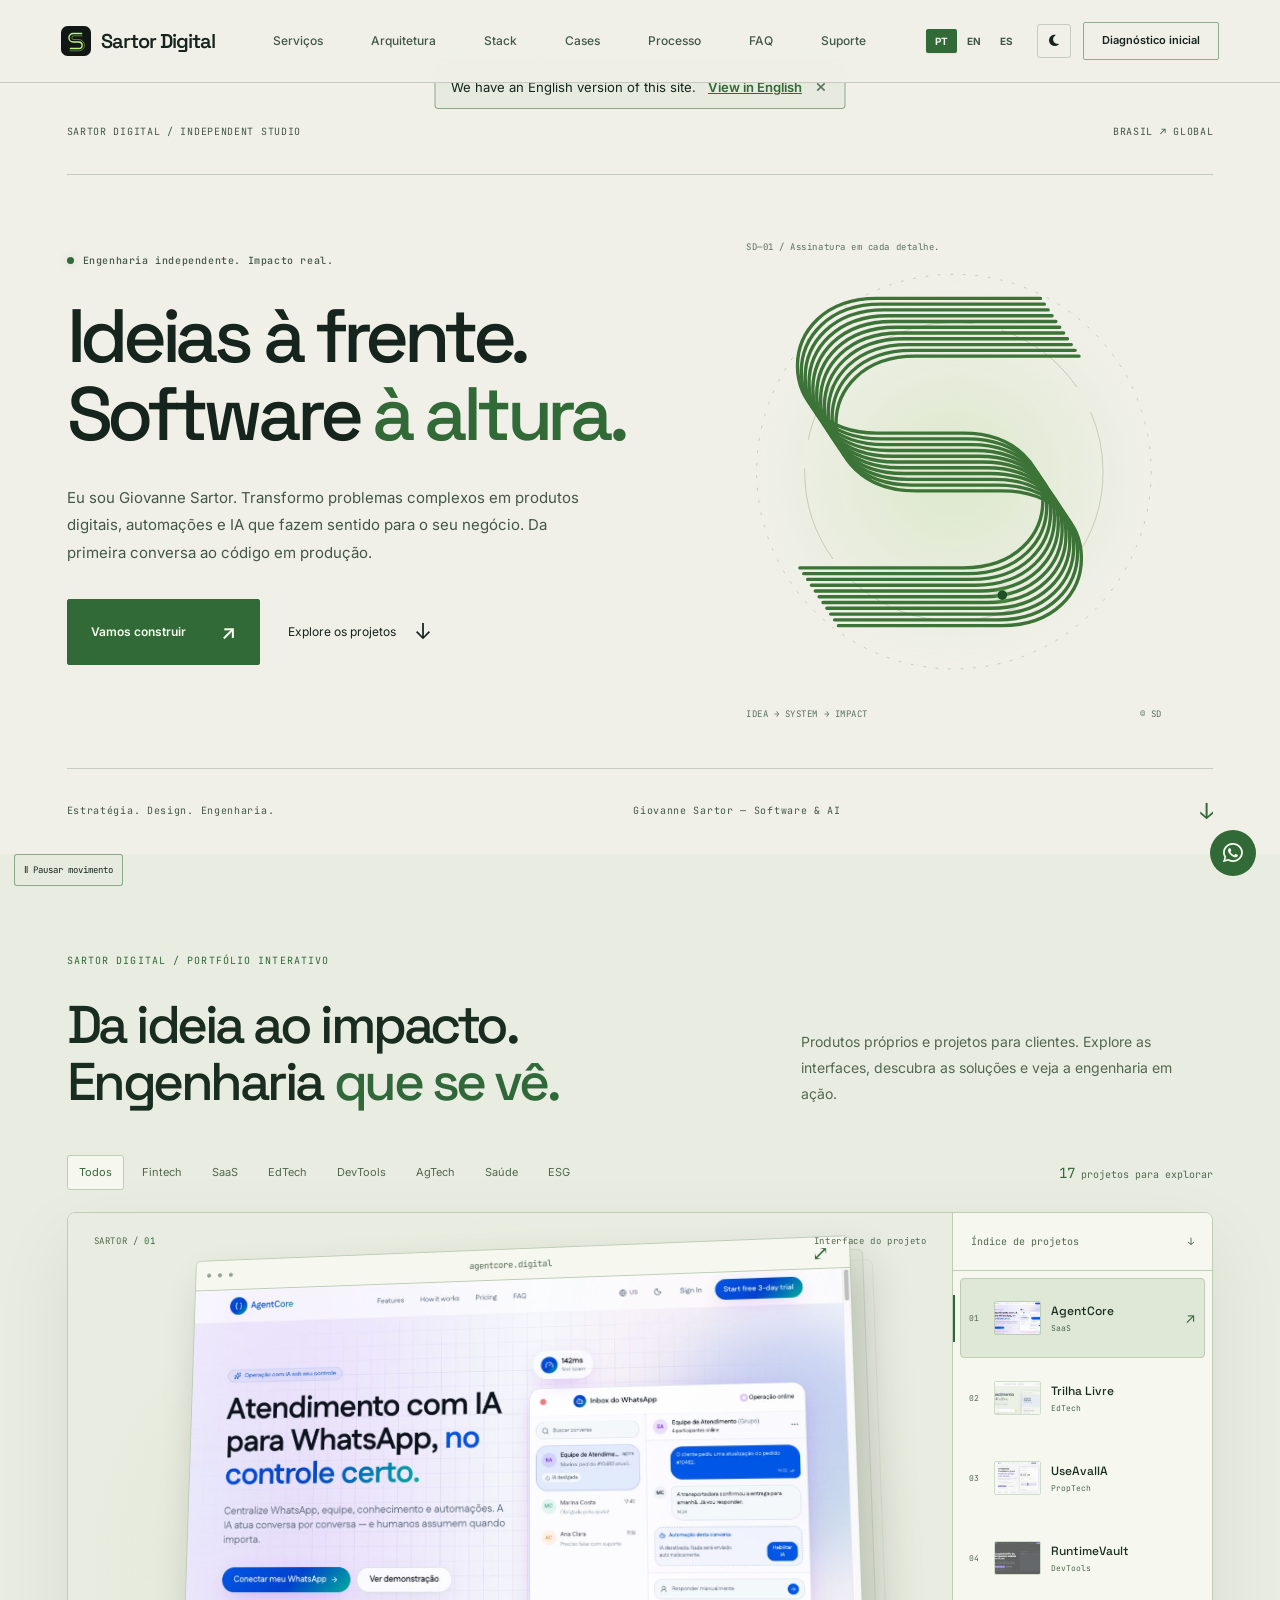
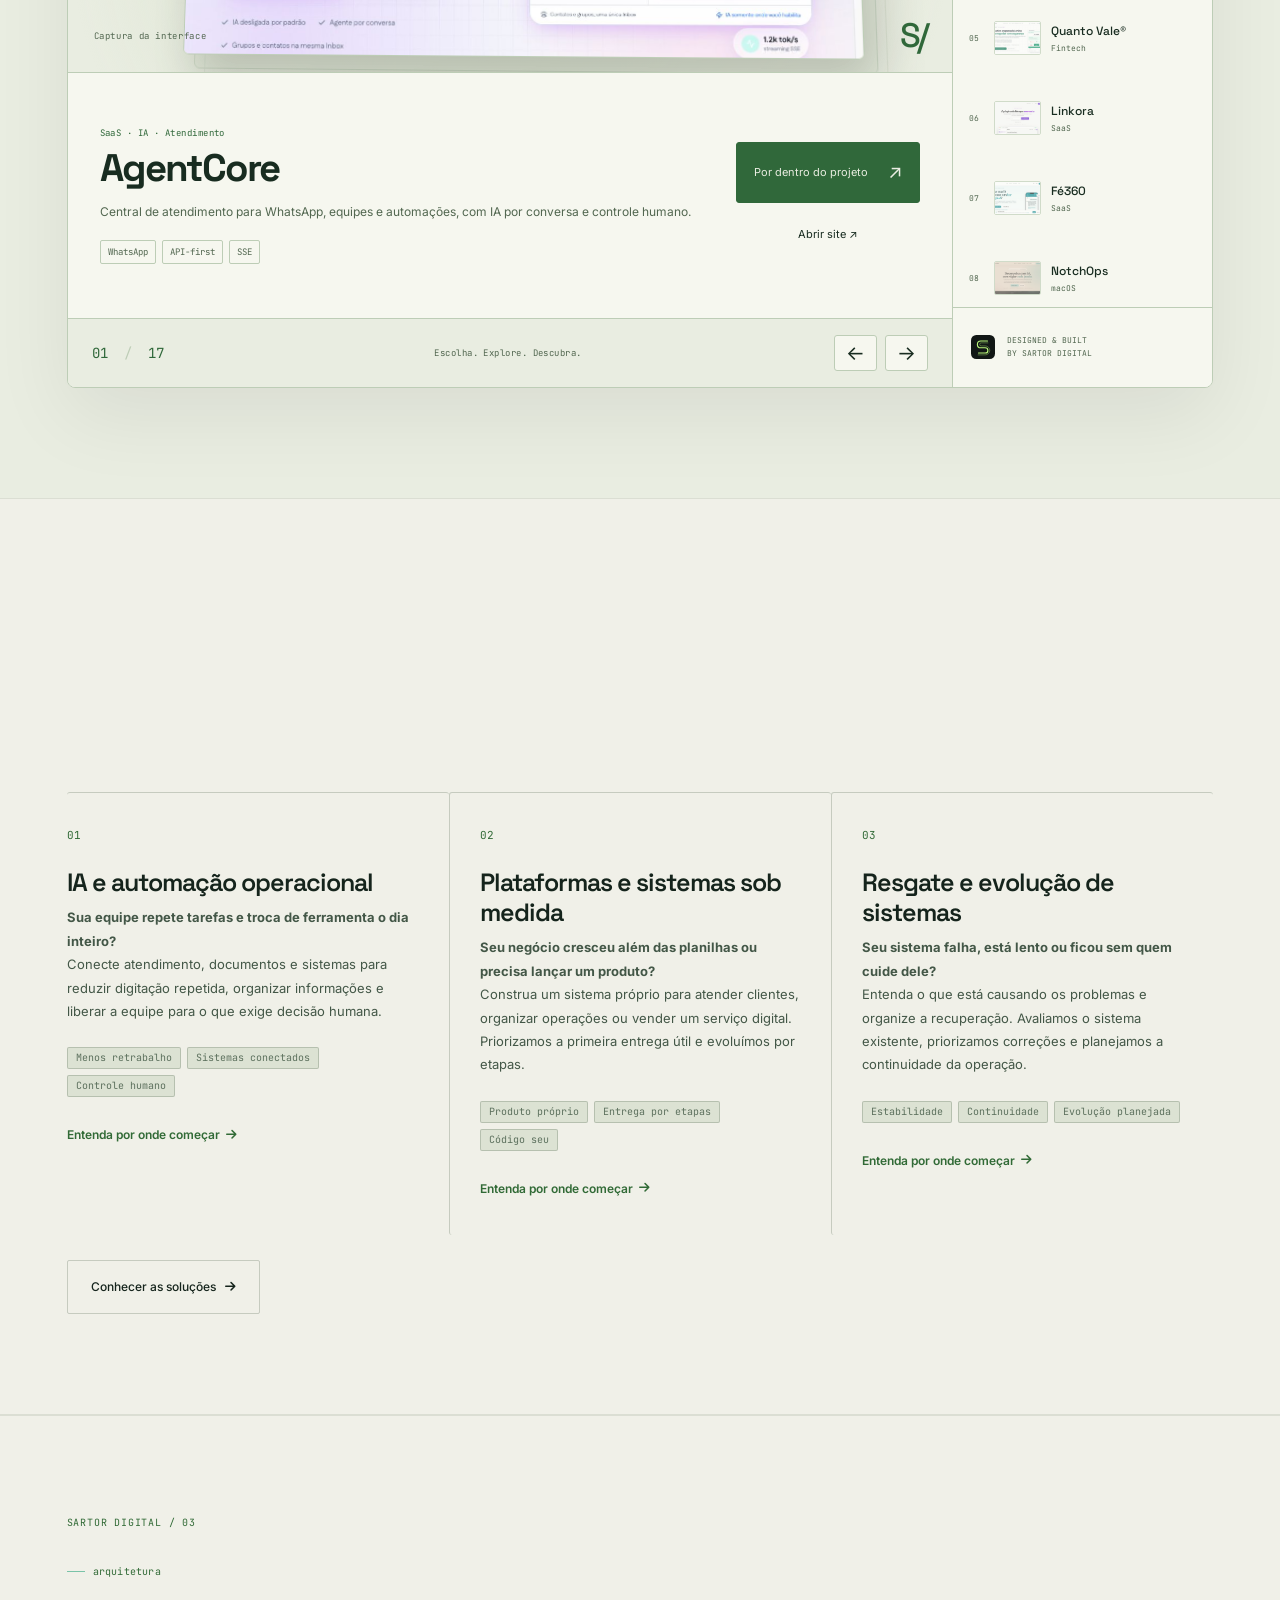
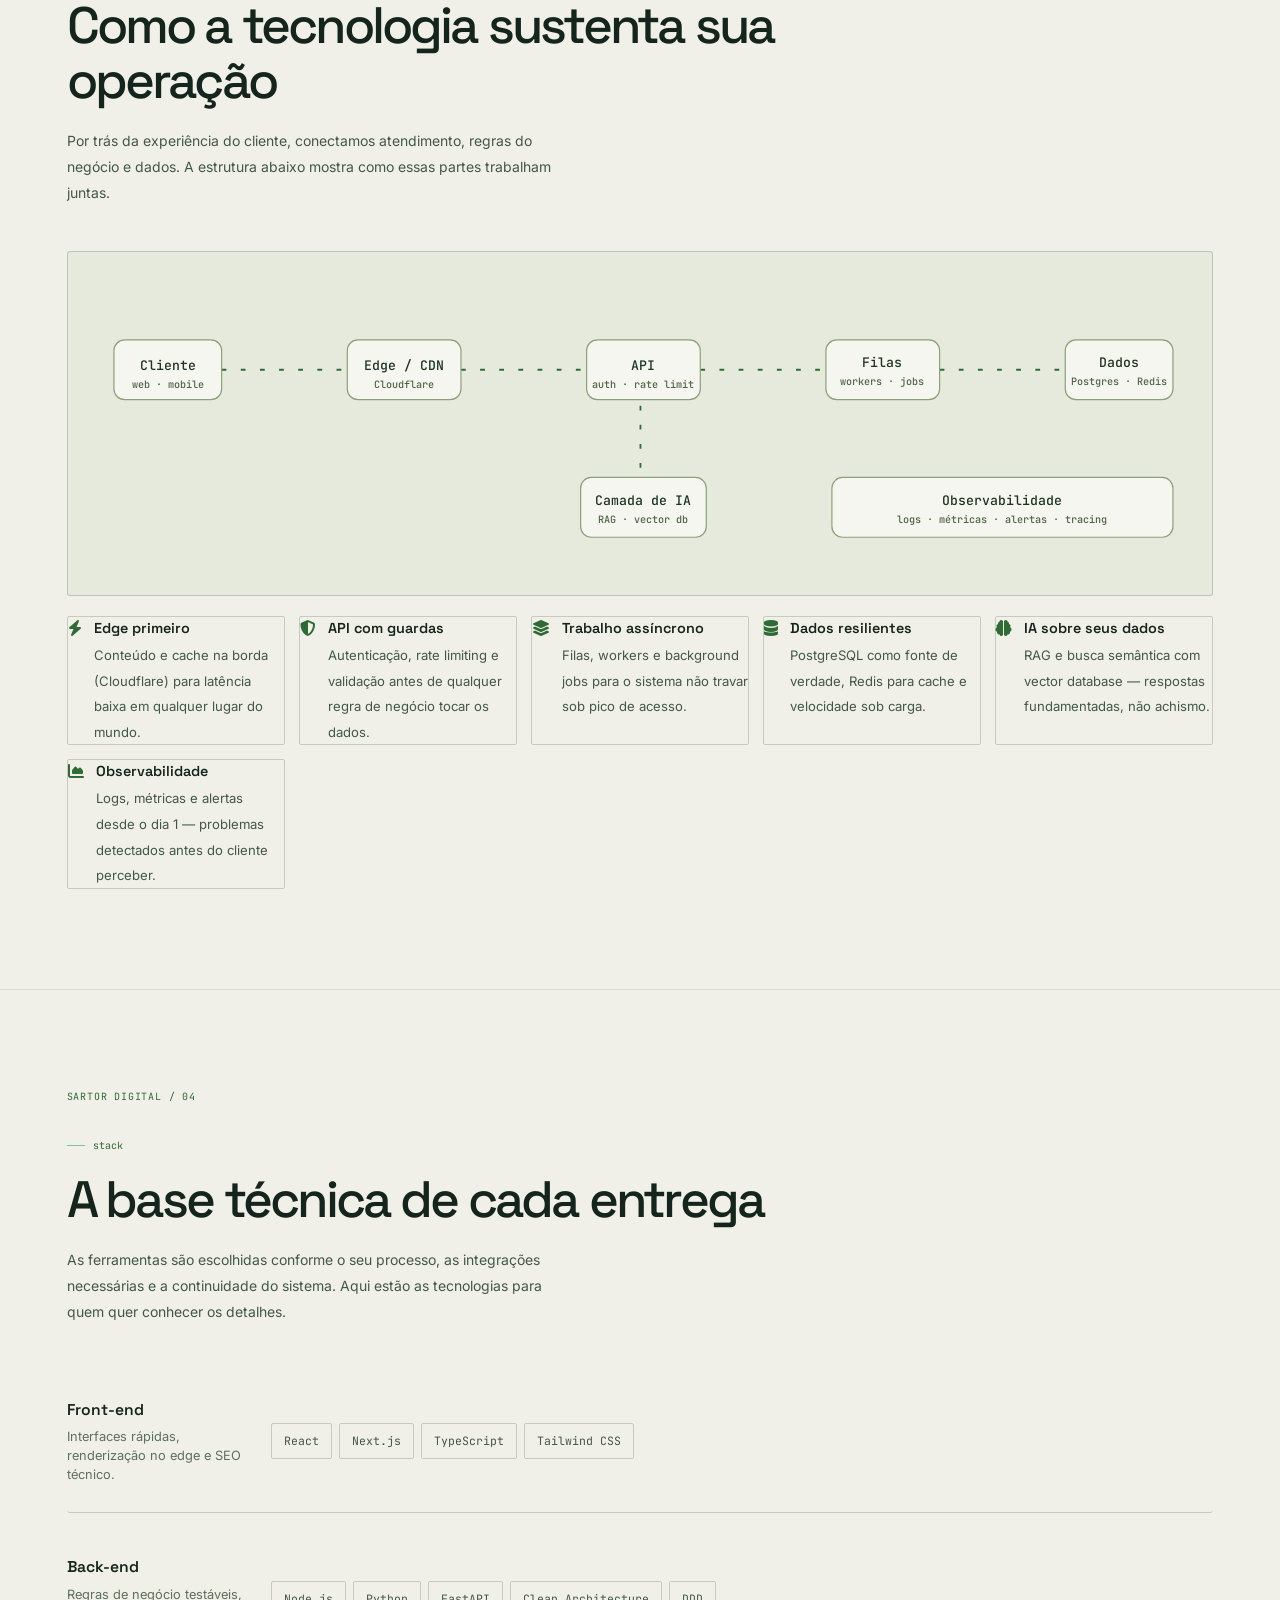
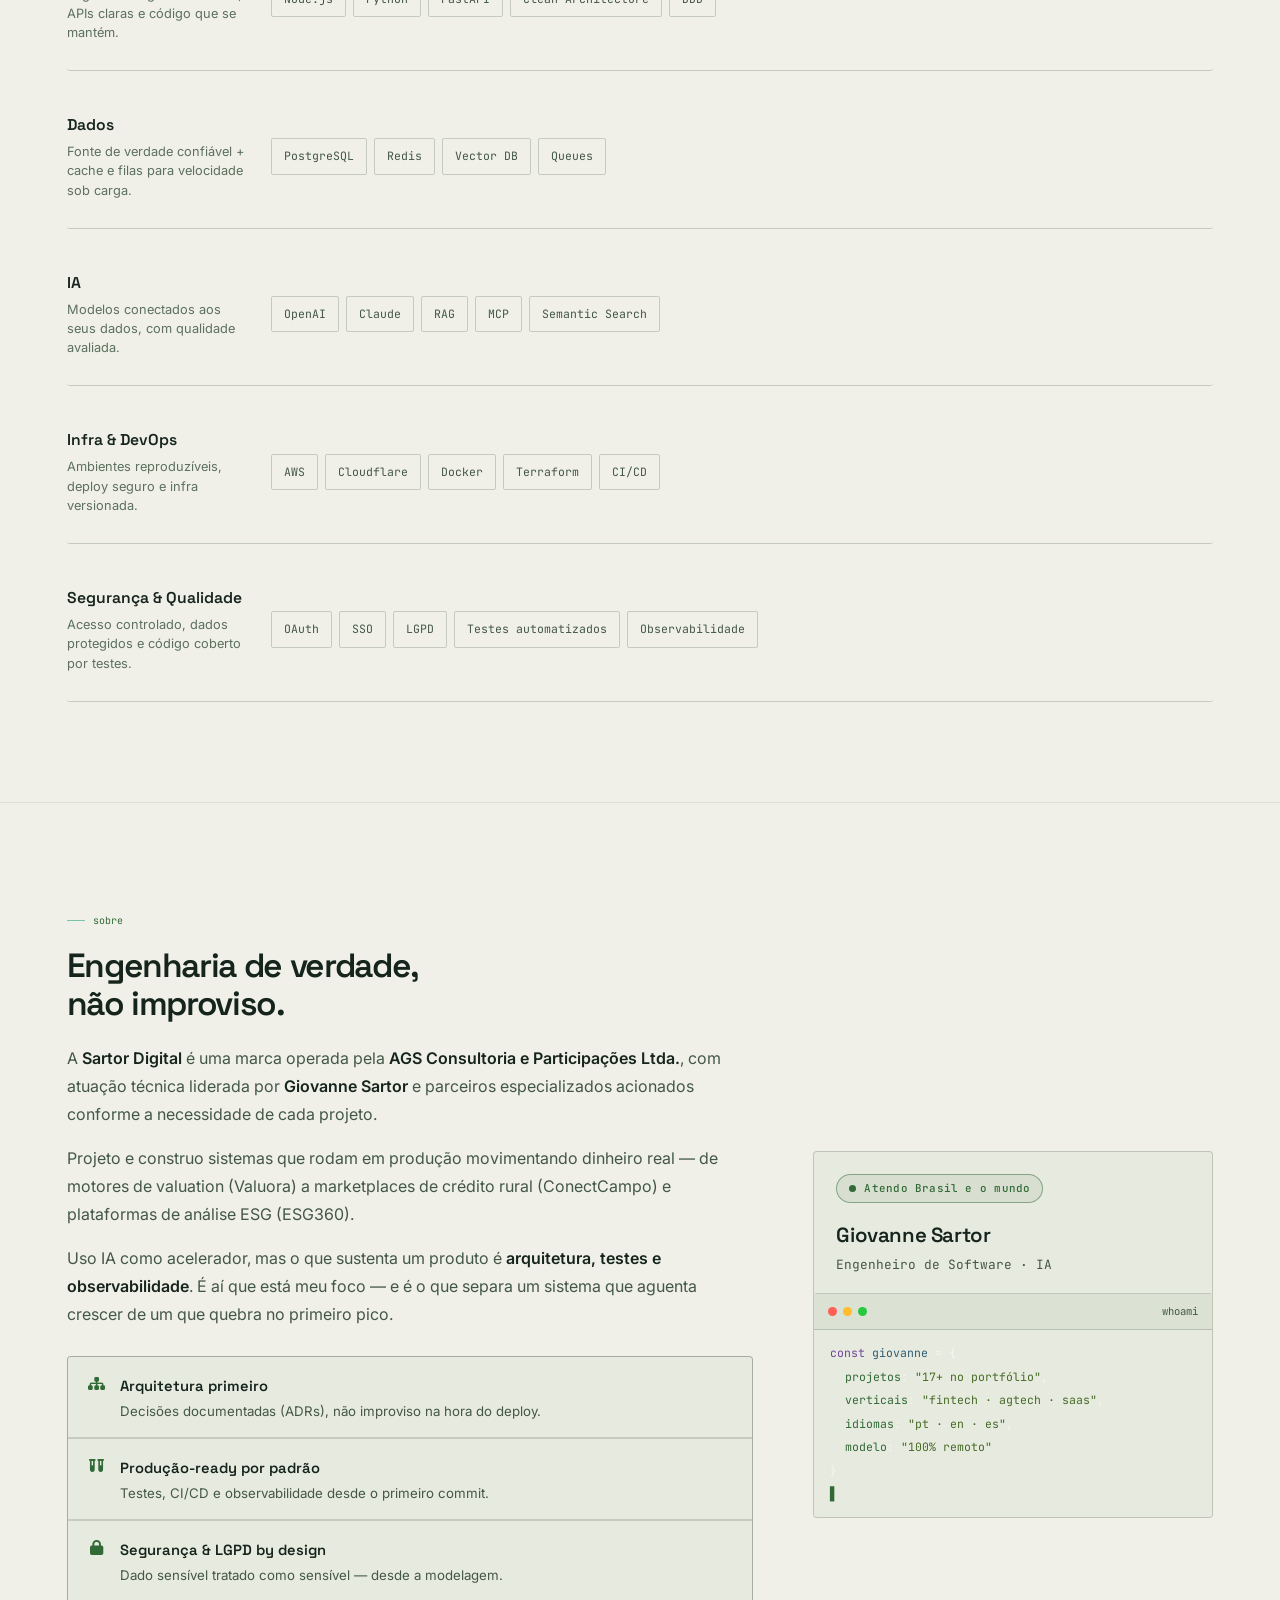
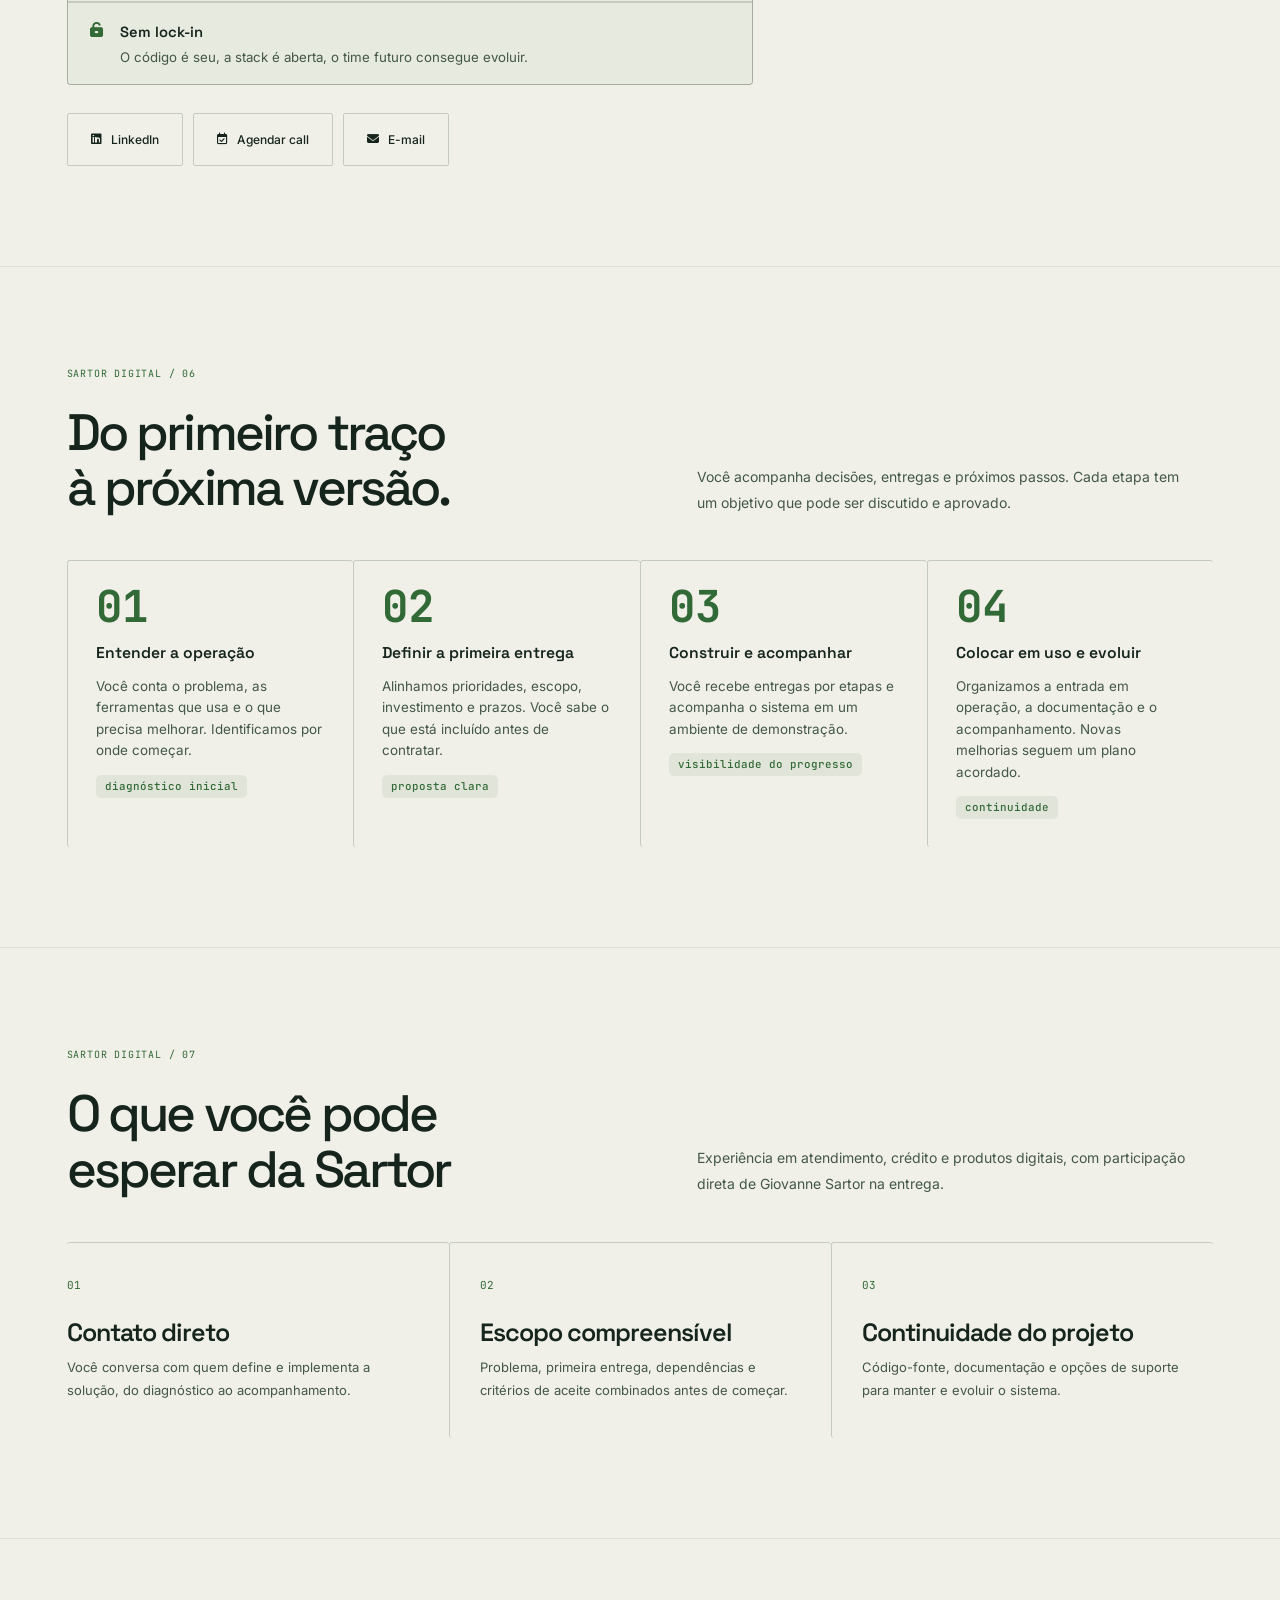
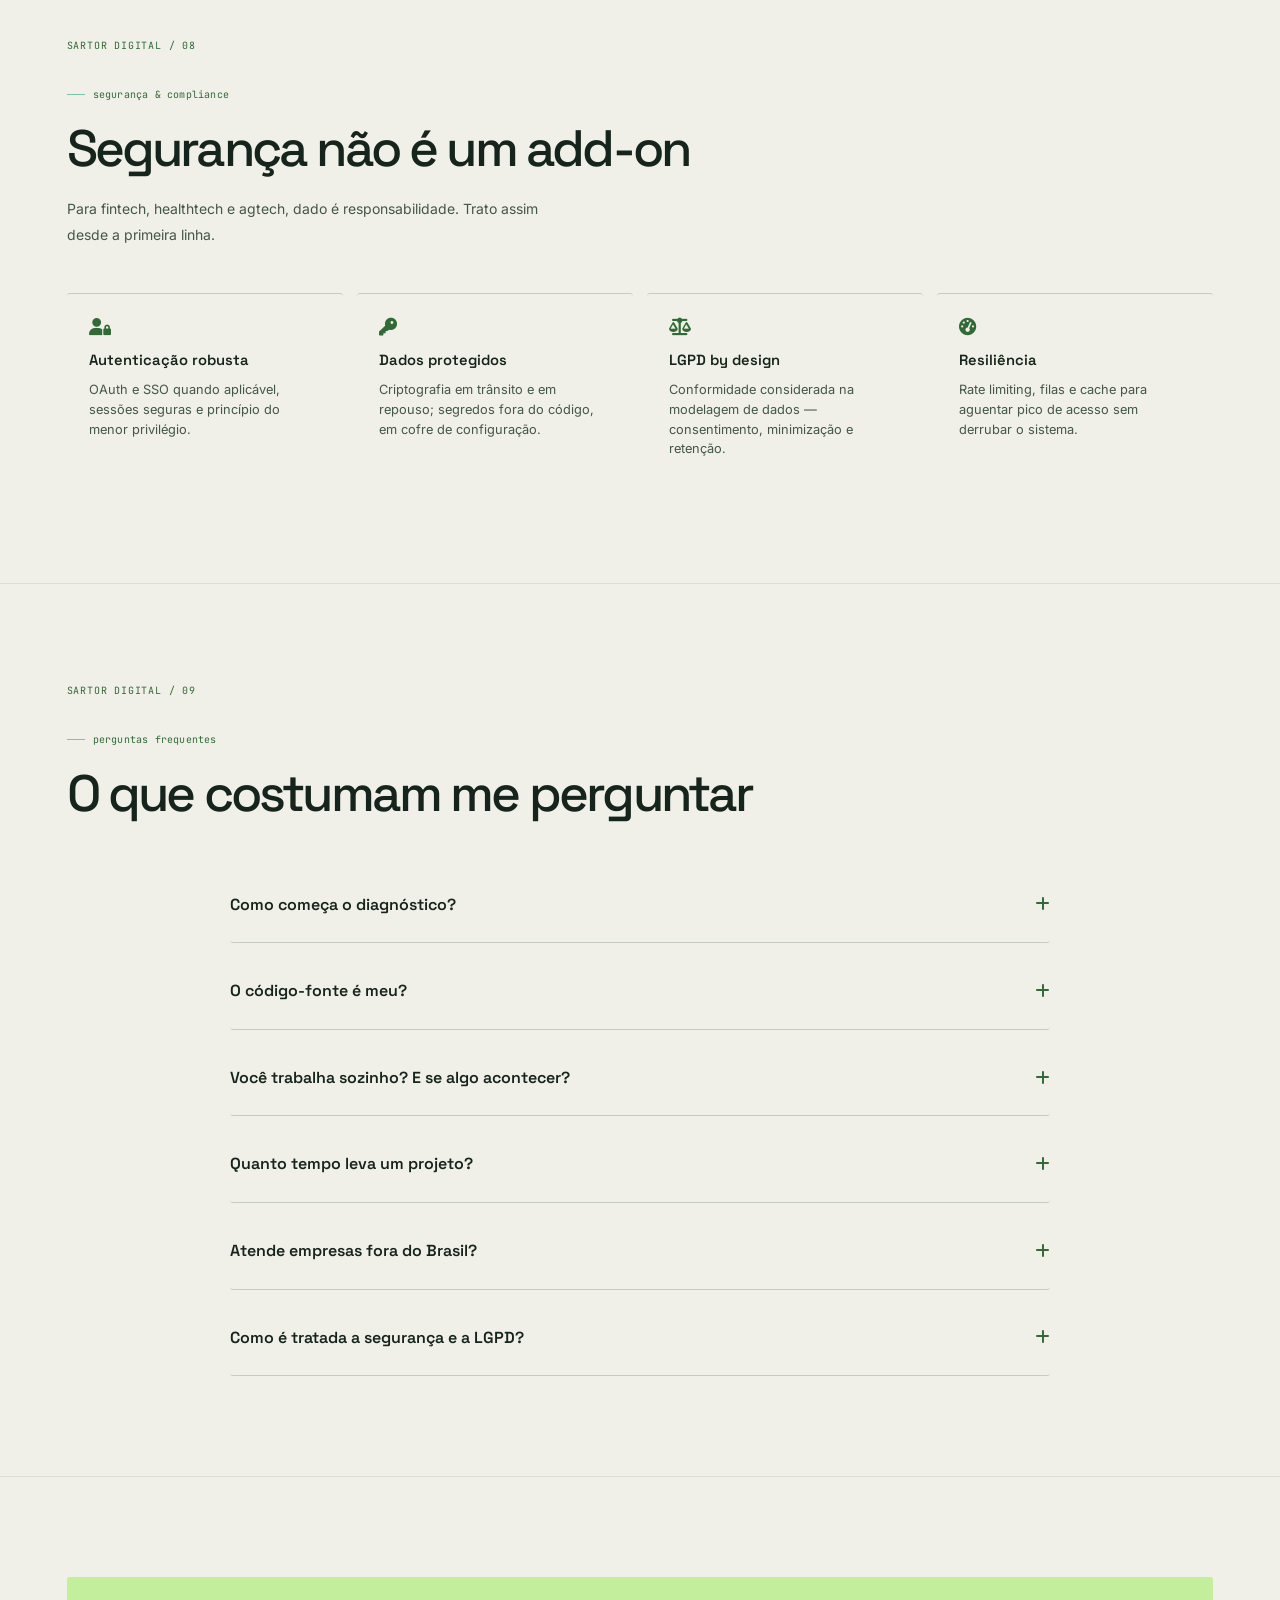
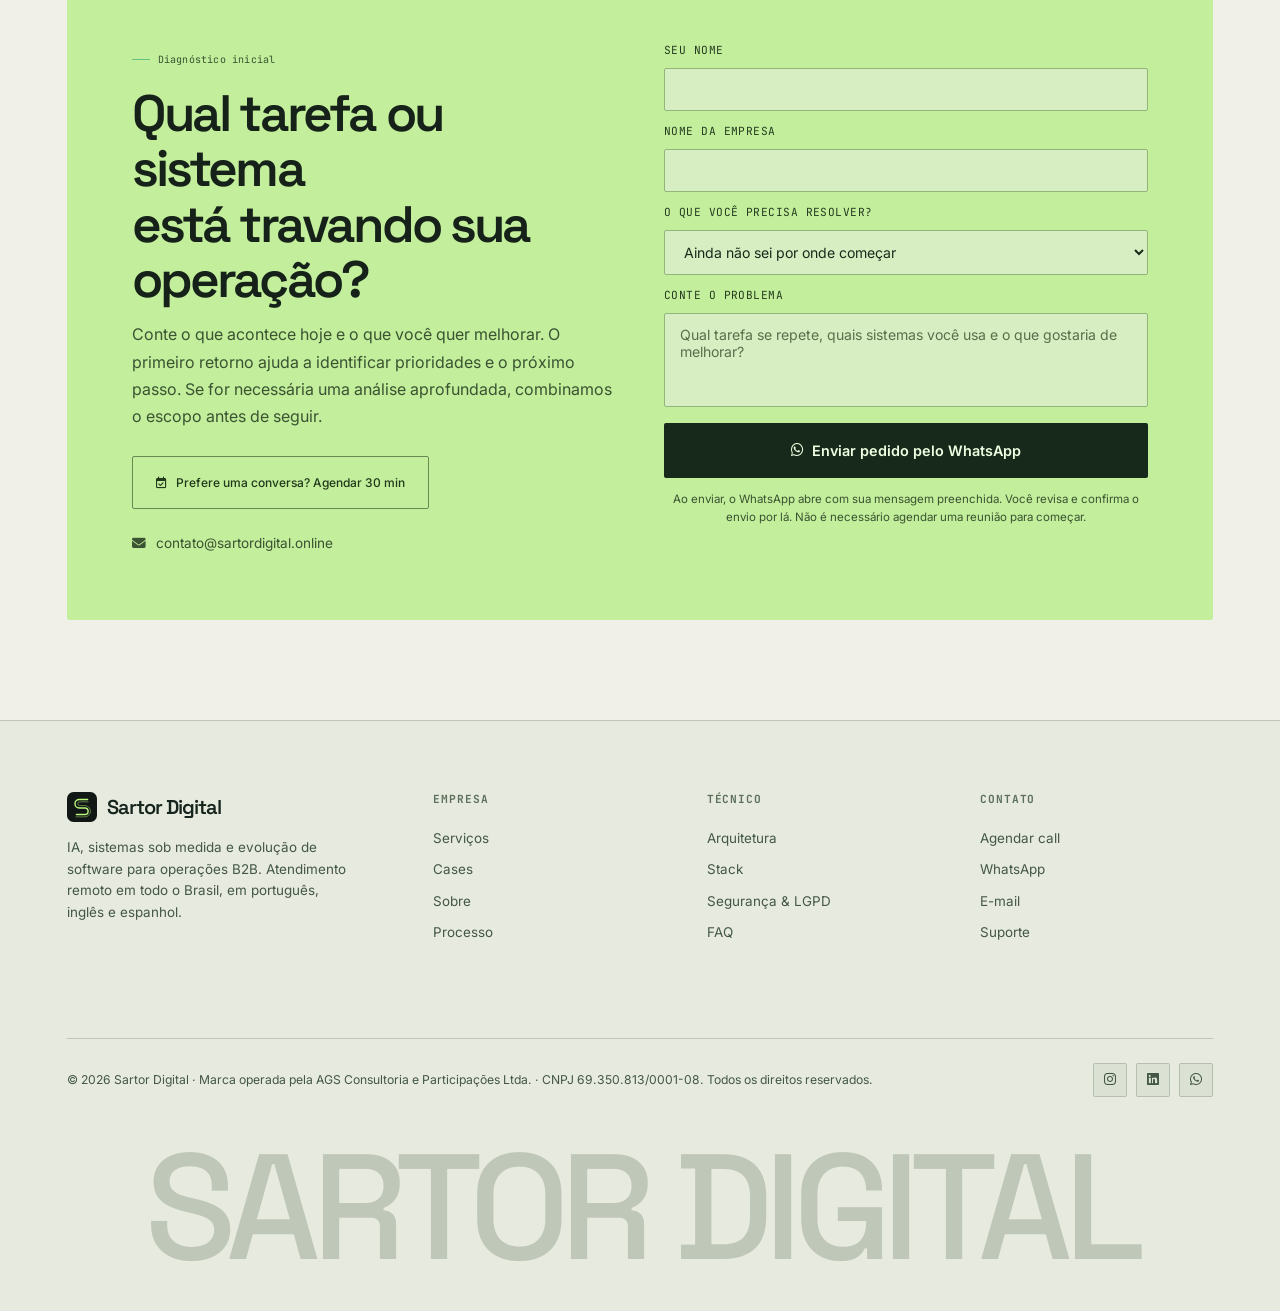
==== commit cfc8e6ef: "feat: launch interactive motion portfolio across PT EN ES" ====
--- a/index.html
+++ b/index.html
@@ -407,7 +407,7 @@
   .pf-modal-link{display:inline-flex;align-items:center;gap:8px;background:var(--green);color:#04120C;padding:11px 22px;border-radius:var(--radius-sm);font-weight:600;font-size:.86rem}
   </style>
 <link href="assets/studio.css?v=3" rel="stylesheet"/><link href="assets/themes.css?v=3" rel="stylesheet"/>
-</head>
+<link href="assets/explorer.css?v=1" rel="stylesheet"/></head>
 <body class="studio-home"><a class="skip-link" href="#main">Pular para o conteúdo</a>
 <div class="bg-grid"></div>
 <div class="bg-halo"></div>
@@ -435,37 +435,7 @@
 <button aria-label="Menu" class="mob-toggle" id="mobToggle"><i class="fas fa-bars"></i></button>
 </div>
 </nav>
-<main id="main"><section class="hero" id="home"><div class="wrap"><div class="hero-index"><span>SARTOR DIGITAL / INDEPENDENT STUDIO</span><span>BRASIL ↗ GLOBAL</span></div><div class="hero-inner"><div class="hero-copy"><div class="eyebrow"><span class="eyebrow-dot"></span>Engenharia independente. Impacto real.</div><h1>Ideias à frente.<br/>Software <em>à altura.</em></h1><p class="hero-sub">Eu sou Giovanne Sartor. Transformo problemas complexos em produtos digitais, automações e IA que fazem sentido para o seu negócio. Da primeira conversa ao código em produção.</p><div class="hero-btns"><a class="btn-primary" href="#contato">Vamos construir <span>↗</span></a><a class="hero-work" href="#cases">Explore os projetos <span>↓</span></a></div></div><div aria-hidden="true" class="signature"><span class="art-coordinate">SD—01 / Assinatura em cada detalhe.</span><svg fill="none" viewbox="0 0 540 500"><defs><lineargradient id="signatureGradient" x1="0" x2="1" y1="0" y2="1"><stop stop-color="#e8ffcf"></stop><stop offset=".5" stop-color="#a4ed75"></stop><stop offset="1" stop-color="#24604c"></stop></lineargradient></defs><circle class="orbit" cx="270" cy="250" r="205"></circle><circle class="orbit orbit-two" cx="270" cy="250" r="155"></circle><path class="signature-line" d="M380 100 H210 C100 100 100 240 210 240 H300 C410 240 410 380 300 380 H130" style="--i:0" transform="translate(-20 -30)"></path><path class="signature-line" d="M380 100 H210 C100 100 100 240 210 240 H300 C410 240 410 380 300 380 H130" style="--i:1" transform="translate(-16 -24)"></path><path class="signature-line" d="M380 100 H210 C100 100 100 240 210 240 H300 C410 240 410 380 300 380 H130" style="--i:2" transform="translate(-12 -18)"></path><path class="signature-line" d="M380 100 H210 C100 100 100 240 210 240 H300 C410 240 410 380 300 380 H130" style="--i:3" transform="translate(-8 -12)"></path><path class="signature-line" d="M380 100 H210 C100 100 100 240 210 240 H300 C410 240 410 380 300 380 H130" style="--i:4" transform="translate(-4 -6)"></path><path class="signature-line" d="M380 100 H210 C100 100 100 240 210 240 H300 C410 240 410 380 300 380 H130" style="--i:5" transform="translate(0 0)"></path><path class="signature-line" d="M380 100 H210 C100 100 100 240 210 240 H300 C410 240 410 380 300 380 H130" style="--i:6" transform="translate(4 6)"></path><path class="signature-line" d="M380 100 H210 C100 100 100 240 210 240 H300 C410 240 410 380 300 380 H130" style="--i:7" transform="translate(8 12)"></path><path class="signature-line" d="M380 100 H210 C100 100 100 240 210 240 H300 C410 240 410 380 300 380 H130" style="--i:8" transform="translate(12 18)"></path><path class="signature-line" d="M380 100 H210 C100 100 100 240 210 240 H300 C410 240 410 380 300 380 H130" style="--i:9" transform="translate(16 24)"></path><path class="signature-line" d="M380 100 H210 C100 100 100 240 210 240 H300 C410 240 410 380 300 380 H130" style="--i:10" transform="translate(20 30)"></path><circle class="signal" r="5"><animatemotion dur="6s" path="M380 100 H210 C100 100 100 240 210 240 H300 C410 240 410 380 300 380 H130" repeatcount="indefinite"></animatemotion></circle></svg><div class="art-footer"><span>IDEA → SYSTEM → IMPACT</span><span>© SD</span></div></div></div><div class="hero-bottom"><span>Estratégia. Design. Engenharia.</span><span>Giovanne Sartor — Software &amp; AI</span><a aria-label="Explore os projetos" href="#cases">↓</a></div></div></section><section class="section" data-section="01" id="cases">
-<div class="wrap">
-<div class="section-head fade-in"><span class="chapter">SARTOR DIGITAL / 01</span><h2 class="section-title">Projetos que saíram<br/>do papel.</h2><p class="section-sub">Veja o contexto de cada projeto, o que foi construído e as capacidades entregues. Produtos de portfólio e projetos para clientes são identificados abaixo.</p></div>
-<div class="featured-cases case-studies">
-<article class="g-card featured-case fade-in"><div class="case-browser"><div class="case-browser-bar"><i></i><i></i><i></i><span>quantovale.online</span></div><img alt="QuantoVale" class="case-shot" loading="lazy" src="assets/cases/quantovale.png"/></div><div class="featured-body"><div class="pf-tag">Valuation · Produto de portfólio</div><h3>QuantoVale</h3><dl class="case-story"><div><dt>Contexto</dt><dd>Entender o valor de uma empresa com premissas claras e dados organizados.</dd></div><div><dt>Entrega</dt><dd>Plataforma de valuation com fluxo de caixa descontado, benchmarks setoriais e simulações de Monte Carlo.</dd></div><div><dt>Na prática</dt><dd>O usuário explora cenários e recebe um relatório com a memória de cálculo para apoiar sua decisão.</dd></div></dl><a class="pf-link" href="https://quantovale.online/" rel="noopener" target="_blank">Conhecer projeto <i class="fas fa-arrow-right"></i></a></div></article>
-<article class="g-card featured-case fade-in"><div class="case-browser"><div class="case-browser-bar"><i></i><i></i><i></i><span>linkora.vip</span></div><img alt="Linkora" class="case-shot" loading="lazy" src="assets/cases/linkora.png"/></div><div class="featured-body"><div class="pf-tag">Link-in-Bio · Produto de portfólio</div><h3>Linkora</h3><dl class="case-story"><div><dt>Contexto</dt><dd>Reunir a presença digital de criadores e marcas em um endereço fácil de compartilhar.</dd></div><div><dt>Entrega</dt><dd>Página com links, produtos digitais, pagamentos e acompanhamento de acessos em tempo real.</dd></div><div><dt>Na prática</dt><dd>Criadores organizam suas ofertas e acompanham o desempenho de sua página.</dd></div></dl><a class="pf-link" href="https://linkora.vip" rel="noopener" target="_blank">Conhecer projeto <i class="fas fa-arrow-right"></i></a></div></article>
-<article class="g-card featured-case fade-in"><div class="case-browser"><div class="case-browser-bar"><i></i><i></i><i></i><span>useavalia.com</span></div><img alt="UseAvalIA" class="case-shot" loading="lazy" src="assets/cases/useavalia.png"/></div><div class="featured-body"><div class="pf-tag">PropTech · Produto de portfólio</div><h3>UseAvalIA</h3><dl class="case-story"><div><dt>Contexto</dt><dd>Explicar o preço de um imóvel com referências de mercado e critérios transparentes.</dd></div><div><dt>Entrega</dt><dd>Avaliações com comparáveis, fontes e limitações; relatório com revisão e assinatura nos planos profissionais.</dd></div><div><dt>Na prática</dt><dd>Corretores apresentam a análise ao cliente; equipes podem integrar estimativas em JSON pela API.</dd></div></dl><a class="pf-link" href="https://useavalia.com/" rel="noopener" target="_blank">Conhecer projeto <i class="fas fa-arrow-right"></i></a></div></article>
-</div>
-<p class="case-evidence-note">Exemplos de funcionalidades entregues em diferentes segmentos e modelos de negócio.</p>
-<div class="portfolio-filters fade-in"><button aria-pressed="true" class="pf-pill active" data-filter="all" type="button">Todos</button><button aria-pressed="false" class="pf-pill" data-filter="fintech" type="button">Fintech</button><button aria-pressed="false" class="pf-pill" data-filter="saas" type="button">SaaS</button><button aria-pressed="false" class="pf-pill" data-filter="edtech" type="button">EdTech</button><button aria-pressed="false" class="pf-pill" data-filter="devtools" type="button">DevTools</button><button aria-pressed="false" class="pf-pill" data-filter="agtech" type="button">AgTech</button><button aria-pressed="false" class="pf-pill" data-filter="saude" type="button">Saúde</button><button aria-pressed="false" class="pf-pill" data-filter="esg" type="button">ESG</button></div>
-<div class="portfolio-grid">
-<div aria-label="Trilha Livre" class="g-card pf-card fade-in" data-cat="edtech" role="button" tabindex="0"><div class="pf-cover"><span class="glyph"><i class="fas fa-graduation-cap"></i></span><span class="pf-name-badge">Trilha Livre</span></div><div class="pf-body"><div class="pf-tag">EdTech · Produto próprio</div><h3>Trilha Livre</h3><p>Plataforma de aprendizagem desenvolvida pela Sartor Digital, com cursos, simulados comentados e trilhas de estudo em tecnologia, IA, produtividade e idiomas. Área do aluno para acompanhar o progresso e certificados nos cursos elegíveis.</p><div class="pf-techs"><span class="pf-tech">Cursos</span><span class="pf-tech">Simulados</span><span class="pf-tech">Trilhas</span></div><a class="pf-link" href="https://trilhalivre.digital/" rel="noopener" target="_blank">Ver projeto <i class="fas fa-arrow-right"></i></a></div></div>
-<div aria-label="UseAvalIA" class="g-card pf-card fade-in" data-cat="saas" role="button" tabindex="0"><div class="pf-cover"><span class="glyph"><i class="fas fa-building"></i></span><span class="pf-name-badge">UseAvalIA</span></div><div class="pf-body"><div class="pf-tag">PropTech · SaaS</div><h3>UseAvalIA</h3><p>Avaliações imobiliárias com comparáveis de mercado, fontes e metodologia explícita. Relatórios revisados e assinados nos planos profissionais; estimativas em JSON na modalidade automatizada por API.</p><div class="pf-techs"><span class="pf-tech">Comparáveis</span><span class="pf-tech">PDF</span><span class="pf-tech">API</span></div><a class="pf-link" href="https://useavalia.com/" rel="noopener" target="_blank">Ver projeto <i class="fas fa-arrow-right"></i></a></div></div>
-<div aria-label="RuntimeVault" class="g-card pf-card fade-in" data-cat="devtools" role="button" tabindex="0"><div class="pf-cover"><span class="glyph"><i class="fas fa-vault"></i></span><span class="pf-name-badge">RuntimeVault</span></div><div class="pf-body"><div class="pf-tag">DevTools · IA · Infra</div><h3>RuntimeVault</h3><p>Camada de evidências de execução para apoiar a investigação de falhas por agentes de IA.</p><div class="pf-techs"><span class="pf-tech">MCP</span><span class="pf-tech">SDK</span><span class="pf-tech">Replay</span></div><a class="pf-link" href="https://runtimevault.dev" rel="noopener" target="_blank">Ver projeto <i class="fas fa-arrow-right"></i></a></div></div>
-<div aria-label="Fé360" class="g-card pf-card fade-in" data-cat="saas" role="button" tabindex="0"><div class="pf-cover"><span class="glyph"><i class="fas fa-heart"></i></span><span class="pf-name-badge">Fé360</span></div><div class="pf-body"><div class="pf-tag">SaaS · Comunidade · IA</div><h3>Fé360</h3><p>Plataforma que reúne oração, comunidade, diário e IA fundamentada nas Escrituras.</p><div class="pf-techs"><span class="pf-tech">IA</span><span class="pf-tech">PWA</span><span class="pf-tech">Comunidade</span></div><a class="pf-link" href="https://fe360.online/" rel="noopener" target="_blank">Ver projeto <i class="fas fa-arrow-right"></i></a></div></div>
-<div aria-label="AgentCore" class="g-card pf-card fade-in" data-cat="saas" role="button" tabindex="0"><div class="pf-cover"><span class="glyph"><i class="fas fa-comments"></i></span><span class="pf-name-badge">AgentCore</span></div><div class="pf-body"><div class="pf-tag">SaaS · IA · Atendimento</div><h3>AgentCore</h3><p>Central de atendimento para WhatsApp, equipes e automações, com IA por conversa e controle humano.</p><div class="pf-techs"><span class="pf-tech">WhatsApp</span><span class="pf-tech">API-first</span><span class="pf-tech">SSE</span></div><a class="pf-link" href="https://agentcore.digital/" rel="noopener" target="_blank">Ver projeto <i class="fas fa-arrow-right"></i></a></div></div>
-<div aria-label="NotchOps" class="g-card pf-card fade-in" data-cat="devtools" role="button" tabindex="0"><div class="pf-cover"><span class="glyph"><i class="fas fa-laptop-code"></i></span><span class="pf-name-badge">NotchOps</span></div><div class="pf-body"><div class="pf-tag">macOS · DevTools · IA</div><h3>NotchOps</h3><p>Camada nativa para macOS que organiza sinais de agentes de IA, sessões locais e aprovações sem expor prompts, código ou conteúdo do terminal.</p><div class="pf-techs"><span class="pf-tech">SwiftUI</span><span class="pf-tech">Local-first</span><span class="pf-tech">Event Bus</span></div><a class="pf-link" href="https://notchops.app/" rel="noopener" target="_blank">Ver projeto <i class="fas fa-arrow-right"></i></a></div></div>
-<div aria-label="Quanto Vale®" class="g-card pf-card fade-in" data-cat="fintech" role="button" tabindex="0"><div class="pf-cover"><span class="glyph"><i class="fas fa-chart-pie"></i></span><span class="pf-name-badge">Quanto Vale</span></div><div class="pf-body"><div class="pf-tag">Fintech · Valuation · SaaS</div><h3>Quanto Vale®</h3><p>Plataforma de valuation com motor DCF v7, benchmarks por setor CNAE, Monte Carlo e laudo auditável com memória de cálculo completa.</p><div class="pf-techs"><span class="pf-tech">DCF v7</span><span class="pf-tech">Monte Carlo</span><span class="pf-tech">API</span></div><a class="pf-link" href="https://quantovale.online/" rel="noopener" target="_blank">Ver projeto <i class="fas fa-arrow-right"></i></a></div></div>
-<div aria-label="Valuora" class="g-card pf-card fade-in" data-cat="fintech" role="button" tabindex="0"><div class="pf-cover"><span class="glyph"><i class="fas fa-balance-scale"></i></span><span class="pf-name-badge">Valuora</span></div><div class="pf-body"><div class="pf-tag">Fintech · Valuation · SaaS</div><h3>Valuora</h3><p>Motor de valuation DCF v7.1 com simulação de Monte Carlo, benchmarks setoriais e IA. Relatório de 42 páginas em padrão M&amp;A.</p><div class="pf-techs"><span class="pf-tech">DCF v7.1</span><span class="pf-tech">Monte Carlo</span><span class="pf-tech">IA</span></div><a class="pf-link" href="https://valuora.online" rel="noopener" target="_blank">Ver projeto <i class="fas fa-arrow-right"></i></a></div></div>
-<div aria-label="ConectCampo" class="g-card pf-card fade-in" data-cat="agtech" role="button" tabindex="0"><div class="pf-cover"><span class="glyph"><i class="fas fa-tractor"></i></span><span class="pf-name-badge">ConectCampo</span></div><div class="pf-body"><div class="pf-tag">AgTech · Marketplace · Fintech</div><h3>ConectCampo</h3><p>Marketplace de crédito rural que conecta produtores a bancos e FIDCs, com matching por IA, score de risco e conformidade LGPD.</p><div class="pf-techs"><span class="pf-tech">AI Matching</span><span class="pf-tech">Risk Score</span><span class="pf-tech">LGPD</span></div><a class="pf-link" href="https://conectcampo.digital" rel="noopener" target="_blank">Ver projeto <i class="fas fa-arrow-right"></i></a></div></div>
-<div aria-label="Vexium" class="g-card pf-card fade-in" data-cat="fintech" role="button" tabindex="0"><div class="pf-cover"><span class="glyph"><i class="fas fa-robot"></i></span><span class="pf-name-badge">Vexium</span></div><div class="pf-body"><div class="pf-tag">Fintech · Crypto · IA</div><h3>Vexium</h3><p>Motor VEX proprietário — 7+ indicadores combinando IA e dados ao vivo da Binance para leitura de mercado em tempo real.</p><div class="pf-techs"><span class="pf-tech">Motor VEX</span><span class="pf-tech">Binance API</span><span class="pf-tech">Streaming</span></div><a class="pf-link" href="https://vexium.pro" rel="noopener" target="_blank">Ver projeto <i class="fas fa-arrow-right"></i></a></div></div>
-<div aria-label="FundFlow" class="g-card pf-card fade-in" data-cat="fintech" role="button" tabindex="0"><div class="pf-cover"><span class="glyph"><i class="fas fa-hand-holding-usd"></i></span><span class="pf-name-badge">FundFlow</span></div><div class="pf-body"><div class="pf-tag">Fintech · Projeto em desenvolvimento</div><h3>FundFlow</h3><p>Plataforma de captação em desenvolvimento, com método C.A.P.T.A.R. e apoio de IA. Sem oferta de crédito ativa.</p><div class="pf-techs"><span class="pf-tech">C.A.P.T.A.R.</span><span class="pf-tech">IA</span><span class="pf-tech">Matching</span></div><a class="pf-link" href="https://fundflow.money" rel="noopener" target="_blank">Ver projeto <i class="fas fa-arrow-right"></i></a></div></div>
-<div aria-label="ESG360" class="g-card pf-card fade-in" data-cat="esg" role="button" tabindex="0"><div class="pf-cover"><span class="glyph"><i class="fas fa-leaf"></i></span><span class="pf-name-badge">ESG360</span></div><div class="pf-body"><div class="pf-tag">ESG · Sustentabilidade · IA</div><h3>ESG360</h3><p>Plataforma que traduz score ESG em spread de crédito, WACC e enterprise value, com NLP sobre frameworks GRI e SASB.</p><div class="pf-techs"><span class="pf-tech">NLP</span><span class="pf-tech">GRI · SASB</span><span class="pf-tech">Financial Score</span></div><a class="pf-link" href="https://esg360.digital" rel="noopener" target="_blank">Ver projeto <i class="fas fa-arrow-right"></i></a></div></div>
-<div aria-label="Linkora" class="g-card pf-card fade-in" data-cat="saas" role="button" tabindex="0"><div class="pf-cover"><span class="glyph"><i class="fas fa-link"></i></span><span class="pf-name-badge">Linkora</span></div><div class="pf-body"><div class="pf-tag">SaaS · Link-in-Bio</div><h3>Linkora</h3><p>Link-in-Bio para criadores e marcas — links, produtos digitais, pagamentos e analytics em tempo real.</p><div class="pf-techs"><span class="pf-tech">Analytics</span><span class="pf-tech">Stripe</span><span class="pf-tech">Multi-tenant</span></div><a class="pf-link" href="https://linkora.vip" rel="noopener" target="_blank">Ver projeto <i class="fas fa-arrow-right"></i></a></div></div>
-<div aria-label="AG Digital" class="g-card pf-card fade-in" data-cat="fintech" role="button" tabindex="0"><div class="pf-cover"><span class="glyph"><i class="fas fa-shield-alt"></i></span><span class="pf-name-badge">AG Digital</span></div><div class="pf-body"><div class="pf-tag">Insurtech · Fintech · SaaS</div><h3>AG Digital</h3><p>Plataforma de gestão inteligente de seguros, benefícios e planos financeiros, com painéis e automações.</p><div class="pf-techs"><span class="pf-tech">Seguros</span><span class="pf-tech">Dashboards</span><span class="pf-tech">SaaS</span></div><a class="pf-link" href="https://agdigital.ag" rel="noopener" target="_blank">Ver projeto <i class="fas fa-arrow-right"></i></a></div></div>
-<div aria-label="Buffalo Capital" class="g-card pf-card fade-in" data-cat="fintech" role="button" tabindex="0"><div class="pf-cover"><span class="glyph"><i class="fas fa-chart-line"></i></span><span class="pf-name-badge">Buffalo Capital</span></div><div class="pf-body"><div class="pf-tag">Fintech · Investimentos</div><h3>Buffalo Capital</h3><p>Site institucional com dashboard interativo e integração com APIs financeiras em tempo real.</p><div class="pf-techs"><span class="pf-tech">Dashboard</span><span class="pf-tech">APIs Financeiras</span><span class="pf-tech">Charts</span></div><a class="pf-link" href="https://buffalocapital.com.br" rel="noopener" target="_blank">Ver projeto <i class="fas fa-arrow-right"></i></a></div></div>
-<div aria-label="Urus Agro e Urbano" class="g-card pf-card fade-in" data-cat="fintech" role="button" tabindex="0"><div class="pf-cover"><span class="glyph"><i class="fas fa-handshake"></i></span><span class="pf-name-badge">Urus Agro e Urbano</span></div><div class="pf-body"><div class="pf-tag">Fintech · Crédito · Site institucional</div><h3>Urus Agro e Urbano</h3><p>Site consultivo para soluções de crédito, com apresentação de parceiros, pré-análise estruturada e conversão direta pelo WhatsApp.</p><div class="pf-techs"><span class="pf-tech">UX/UI</span><span class="pf-tech">SEO Local</span><span class="pf-tech">Pré-análise</span></div><a class="pf-link" href="https://www.urusagroeurbano.com.br/" rel="noopener" target="_blank">Ver projeto <i class="fas fa-arrow-right"></i></a></div></div>
-<div aria-label="Pró Sorrir Odontologia" class="g-card pf-card fade-in" data-cat="saude" role="button" tabindex="0"><div class="pf-cover"><span class="glyph"><i class="fas fa-tooth"></i></span><span class="pf-name-badge">Pró Sorrir</span></div><div class="pf-body"><div class="pf-tag">Saúde · Odontologia</div><h3>Pró Sorrir Odontologia</h3><p>Site moderno para clínica com 19+ anos — integração WhatsApp, FAQ interativo, SEO local e galeria de casos.</p><div class="pf-techs"><span class="pf-tech">WhatsApp API</span><span class="pf-tech">SEO Local</span></div><a class="pf-link" href="https://prosorrirodontologia.com.br" rel="noopener" target="_blank">Ver projeto <i class="fas fa-arrow-right"></i></a></div></div>
-</div>
-</div>
-</section><hr class="sec-divider"/><section class="section" data-section="02" id="servicos">
+<main id="main"><section class="hero" id="home"><div class="wrap"><div class="hero-index"><span>SARTOR DIGITAL / INDEPENDENT STUDIO</span><span>BRASIL ↗ GLOBAL</span></div><div class="hero-inner"><div class="hero-copy"><div class="eyebrow"><span class="eyebrow-dot"></span>Engenharia independente. Impacto real.</div><h1>Ideias à frente.<br/>Software <em>à altura.</em></h1><p class="hero-sub">Eu sou Giovanne Sartor. Transformo problemas complexos em produtos digitais, automações e IA que fazem sentido para o seu negócio. Da primeira conversa ao código em produção.</p><div class="hero-btns"><a class="btn-primary" href="#contato">Vamos construir <span>↗</span></a><a class="hero-work" href="#cases">Explore os projetos <span>↓</span></a></div></div><div aria-hidden="true" class="signature"><span class="art-coordinate">SD—01 / Assinatura em cada detalhe.</span><svg fill="none" viewbox="0 0 540 500"><defs><lineargradient id="signatureGradient" x1="0" x2="1" y1="0" y2="1"><stop stop-color="#e8ffcf"></stop><stop offset=".5" stop-color="#a4ed75"></stop><stop offset="1" stop-color="#24604c"></stop></lineargradient></defs><circle class="orbit" cx="270" cy="250" r="205"></circle><circle class="orbit orbit-two" cx="270" cy="250" r="155"></circle><path class="signature-line" d="M380 100 H210 C100 100 100 240 210 240 H300 C410 240 410 380 300 380 H130" style="--i:0" transform="translate(-20 -30)"></path><path class="signature-line" d="M380 100 H210 C100 100 100 240 210 240 H300 C410 240 410 380 300 380 H130" style="--i:1" transform="translate(-16 -24)"></path><path class="signature-line" d="M380 100 H210 C100 100 100 240 210 240 H300 C410 240 410 380 300 380 H130" style="--i:2" transform="translate(-12 -18)"></path><path class="signature-line" d="M380 100 H210 C100 100 100 240 210 240 H300 C410 240 410 380 300 380 H130" style="--i:3" transform="translate(-8 -12)"></path><path class="signature-line" d="M380 100 H210 C100 100 100 240 210 240 H300 C410 240 410 380 300 380 H130" style="--i:4" transform="translate(-4 -6)"></path><path class="signature-line" d="M380 100 H210 C100 100 100 240 210 240 H300 C410 240 410 380 300 380 H130" style="--i:5" transform="translate(0 0)"></path><path class="signature-line" d="M380 100 H210 C100 100 100 240 210 240 H300 C410 240 410 380 300 380 H130" style="--i:6" transform="translate(4 6)"></path><path class="signature-line" d="M380 100 H210 C100 100 100 240 210 240 H300 C410 240 410 380 300 380 H130" style="--i:7" transform="translate(8 12)"></path><path class="signature-line" d="M380 100 H210 C100 100 100 240 210 240 H300 C410 240 410 380 300 380 H130" style="--i:8" transform="translate(12 18)"></path><path class="signature-line" d="M380 100 H210 C100 100 100 240 210 240 H300 C410 240 410 380 300 380 H130" style="--i:9" transform="translate(16 24)"></path><path class="signature-line" d="M380 100 H210 C100 100 100 240 210 240 H300 C410 240 410 380 300 380 H130" style="--i:10" transform="translate(20 30)"></path><circle class="signal" r="5"><animatemotion dur="6s" path="M380 100 H210 C100 100 100 240 210 240 H300 C410 240 410 380 300 380 H130" repeatcount="indefinite"></animatemotion></circle></svg><div class="art-footer"><span>IDEA → SYSTEM → IMPACT</span><span>© SD</span></div></div></div><div class="hero-bottom"><span>Estratégia. Design. Engenharia.</span><span>Giovanne Sartor — Software &amp; AI</span><a aria-label="Explore os projetos" href="#cases">↓</a></div></div></section><section class="section project-explorer" data-section="01" id="cases"><div class="wrap"><header class="explorer-heading"><span class="chapter">SARTOR DIGITAL / PORTFÓLIO INTERATIVO</span><h2>Da ideia ao impacto.<br/>Engenharia <em>que se vê.</em></h2><p>Produtos próprios e projetos para clientes. Explore as interfaces, descubra as soluções e veja a engenharia em ação.</p></header><div class="explorer-toolbar"><div aria-label="Escolha um projeto" class="explorer-filters" role="group"><button aria-pressed="true" class="explorer-filter" data-category="all" type="button">Todos</button><button aria-pressed="false" class="explorer-filter" data-category="fintech" type="button">Fintech</button><button aria-pressed="false" class="explorer-filter" data-category="saas" type="button">SaaS</button><button aria-pressed="false" class="explorer-filter" data-category="edtech" type="button">EdTech</button><button aria-pressed="false" class="explorer-filter" data-category="devtools" type="button">DevTools</button><button aria-pressed="false" class="explorer-filter" data-category="agtech" type="button">AgTech</button><button aria-pressed="false" class="explorer-filter" data-category="saude" type="button">Saúde</button><button aria-pressed="false" class="explorer-filter" data-category="esg" type="button">ESG</button></div><span class="explorer-total"><b>17</b> projetos para explorar</span></div><div class="explorer-deck"><div class="explorer-main"><div class="explorer-stage" id="project-stage"><div aria-hidden="true" class="stage-grid"></div><div aria-hidden="true" class="stage-orbit"></div><div class="stage-label"><span>SARTOR / <b class="stage-id">01</b></span><span>Interface do projeto</span></div><div class="screen-assembly"><div aria-hidden="true" class="screen-shadow"></div><div class="project-screen"><div class="screen-chrome"><span aria-hidden="true" class="screen-dots">● ● ●</span><span class="screen-domain">agentcore.digital</span><button aria-label="Ampliar interface" class="explorer-zoom" type="button">⤢</button></div><img alt="Captura da interface: AgentCore" class="project-image" height="900" src="assets/cases/agentcore.png" width="1440"/><p class="image-fallback" hidden="">Prévia indisponível. Acesse o site para conhecer o projeto.</p></div></div><div class="stage-bottom"><span class="stage-caption">Captura da interface</span><span aria-hidden="true" class="stage-signature">S/</span></div></div><article class="project-info"><div class="project-copy"><span class="project-tag">SaaS · IA · Atendimento</span><h3 class="project-title">AgentCore</h3><p class="project-description">Central de atendimento para WhatsApp, equipes e automações, com IA por conversa e controle humano.</p><div class="project-tags"><span>WhatsApp</span><span>API-first</span><span>SSE</span></div></div><div class="project-actions"><button class="explorer-detail" type="button">Por dentro do projeto <span>↗</span></button><a class="explorer-visit" href="https://agentcore.digital/" rel="noopener noreferrer" target="_blank">Abrir site ↗</a></div></article><div class="explorer-navigation"><span class="project-counter">01 <i>/</i> 17</span><span class="navigation-hint">Escolha. Explore. Descubra.</span><div><button aria-label="Projeto anterior" class="explorer-prev" type="button">←</button><button aria-label="Próximo projeto" class="explorer-next" type="button">→</button></div></div></div><aside class="explorer-index"><div class="index-heading"><span>Índice de projetos</span><span>↓</span></div><div aria-label="Escolha um projeto" class="project-list" role="group"><button aria-controls="project-stage" aria-pressed="true" class="project-choice" data-project="0" type="button"><span class="choice-num">01</span><img alt="" height="50" loading="lazy" src="assets/cases/agentcore.png" width="80"/><span class="choice-label"><strong>AgentCore</strong><small>SaaS</small></span><span aria-hidden="true" class="choice-arrow">↗</span></button><button aria-controls="project-stage" aria-pressed="false" class="project-choice" data-project="1" type="button"><span class="choice-num">02</span><img alt="" height="50" loading="lazy" src="assets/cases/trilhalivre.png" width="80"/><span class="choice-label"><strong>Trilha Livre</strong><small>EdTech</small></span><span aria-hidden="true" class="choice-arrow">↗</span></button><button aria-controls="project-stage" aria-pressed="false" class="project-choice" data-project="2" type="button"><span class="choice-num">03</span><img alt="" height="50" loading="lazy" src="assets/cases/useavalia.png" width="80"/><span class="choice-label"><strong>UseAvalIA</strong><small>PropTech</small></span><span aria-hidden="true" class="choice-arrow">↗</span></button><button aria-controls="project-stage" aria-pressed="false" class="project-choice" data-project="3" type="button"><span class="choice-num">04</span><img alt="" height="50" loading="lazy" src="assets/cases/runtimevault.png" width="80"/><span class="choice-label"><strong>RuntimeVault</strong><small>DevTools</small></span><span aria-hidden="true" class="choice-arrow">↗</span></button><button aria-controls="project-stage" aria-pressed="false" class="project-choice" data-project="4" type="button"><span class="choice-num">05</span><img alt="" height="50" loading="lazy" src="assets/cases/quantovale.png" width="80"/><span class="choice-label"><strong>Quanto Vale®</strong><small>Fintech</small></span><span aria-hidden="true" class="choice-arrow">↗</span></button><button aria-controls="project-stage" aria-pressed="false" class="project-choice" data-project="5" type="button"><span class="choice-num">06</span><img alt="" height="50" loading="lazy" src="assets/cases/linkora.png" width="80"/><span class="choice-label"><strong>Linkora</strong><small>SaaS</small></span><span aria-hidden="true" class="choice-arrow">↗</span></button><button aria-controls="project-stage" aria-pressed="false" class="project-choice" data-project="6" type="button"><span class="choice-num">07</span><img alt="" height="50" loading="lazy" src="assets/cases/fe360.png" width="80"/><span class="choice-label"><strong>Fé360</strong><small>SaaS</small></span><span aria-hidden="true" class="choice-arrow">↗</span></button><button aria-controls="project-stage" aria-pressed="false" class="project-choice" data-project="7" type="button"><span class="choice-num">08</span><img alt="" height="50" loading="lazy" src="assets/cases/notchops.png" width="80"/><span class="choice-label"><strong>NotchOps</strong><small>macOS</small></span><span aria-hidden="true" class="choice-arrow">↗</span></button><button aria-controls="project-stage" aria-pressed="false" class="project-choice" data-project="8" type="button"><span class="choice-num">09</span><img alt="" height="50" loading="lazy" src="assets/cases/valuora.png" width="80"/><span class="choice-label"><strong>Valuora</strong><small>Fintech</small></span><span aria-hidden="true" class="choice-arrow">↗</span></button><button aria-controls="project-stage" aria-pressed="false" class="project-choice" data-project="9" type="button"><span class="choice-num">10</span><img alt="" height="50" loading="lazy" src="assets/cases/conectcampo.png" width="80"/><span class="choice-label"><strong>ConectCampo</strong><small>AgTech</small></span><span aria-hidden="true" class="choice-arrow">↗</span></button><button aria-controls="project-stage" aria-pressed="false" class="project-choice" data-project="10" type="button"><span class="choice-num">11</span><img alt="" height="50" loading="lazy" src="assets/cases/vexium.png" width="80"/><span class="choice-label"><strong>Vexium</strong><small>Fintech</small></span><span aria-hidden="true" class="choice-arrow">↗</span></button><button aria-controls="project-stage" aria-pressed="false" class="project-choice" data-project="11" type="button"><span class="choice-num">12</span><img alt="" height="50" loading="lazy" src="assets/cases/fundflow.png" width="80"/><span class="choice-label"><strong>FundFlow</strong><small>Fintech</small></span><span aria-hidden="true" class="choice-arrow">↗</span></button><button aria-controls="project-stage" aria-pressed="false" class="project-choice" data-project="12" type="button"><span class="choice-num">13</span><img alt="" height="50" loading="lazy" src="assets/cases/esg360.png" width="80"/><span class="choice-label"><strong>ESG360</strong><small>ESG</small></span><span aria-hidden="true" class="choice-arrow">↗</span></button><button aria-controls="project-stage" aria-pressed="false" class="project-choice" data-project="13" type="button"><span class="choice-num">14</span><img alt="" height="50" loading="lazy" src="assets/cases/agdigital.png" width="80"/><span class="choice-label"><strong>AG Digital</strong><small>Insurtech</small></span><span aria-hidden="true" class="choice-arrow">↗</span></button><button aria-controls="project-stage" aria-pressed="false" class="project-choice" data-project="14" type="button"><span class="choice-num">15</span><img alt="" height="50" loading="lazy" src="assets/cases/buffalo-capital.png" width="80"/><span class="choice-label"><strong>Buffalo Capital</strong><small>Fintech</small></span><span aria-hidden="true" class="choice-arrow">↗</span></button><button aria-controls="project-stage" aria-pressed="false" class="project-choice" data-project="15" type="button"><span class="choice-num">16</span><img alt="" height="50" loading="lazy" src="assets/cases/urus-agro-urbano.jpg" width="80"/><span class="choice-label"><strong>Urus Agro e Urbano</strong><small>Fintech</small></span><span aria-hidden="true" class="choice-arrow">↗</span></button><button aria-controls="project-stage" aria-pressed="false" class="project-choice" data-project="16" type="button"><span class="choice-num">17</span><img alt="" height="50" loading="lazy" src="assets/cases/pro-sorrir.png" width="80"/><span class="choice-label"><strong>Pró Sorrir Odontologia</strong><small>Saúde</small></span><span aria-hidden="true" class="choice-arrow">↗</span></button></div><div class="index-footer"><img alt="" height="24" src="assets/signature-mark.svg" width="24"/><span>DESIGNED &amp; BUILT<br/>BY SARTOR DIGITAL</span></div></aside></div><p aria-atomic="true" aria-live="polite" class="explorer-status sr-only"></p></div><dialog aria-labelledby="explorer-dialog-title" class="explorer-dialog"><div class="explorer-dialog-top"><span>SARTOR DIGITAL / <span class="dialog-category"></span></span><button aria-label="Fechar" class="explorer-close" type="button">×</button></div><div class="dialog-body"><h3 id="explorer-dialog-title"></h3><img alt="" class="dialog-image"/><div class="dialog-copy"></div><a class="dialog-visit" rel="noopener noreferrer" target="_blank">Abrir site ↗</a></div></dialog><script id="explorer-data" type="application/json">{"projects": [{"name": "AgentCore", "url": "https://agentcore.digital/", "category": "saas", "tag": "SaaS · IA · Atendimento", "description": "Central de atendimento para WhatsApp, equipes e automações, com IA por conversa e controle humano.", "tags": ["WhatsApp", "API-first", "SSE"], "image": "assets/cases/agentcore.png", "story": ""}, {"name": "Trilha Livre", "url": "https://trilhalivre.digital/", "category": "edtech", "tag": "EdTech · Produto próprio", "description": "Plataforma de aprendizagem desenvolvida pela Sartor Digital, com cursos, simulados comentados e trilhas de estudo em tecnologia, IA, produtividade e idiomas. Área do aluno para acompanhar o progresso e certificados nos cursos elegíveis.", "tags": ["Cursos", "Simulados", "Trilhas"], "image": "assets/cases/trilhalivre.png", "story": ""}, {"name": "UseAvalIA", "url": "https://useavalia.com/", "category": "saas", "tag": "PropTech · SaaS", "description": "Avaliações imobiliárias com comparáveis de mercado, fontes e metodologia explícita. Relatórios revisados e assinados nos planos profissionais; estimativas em JSON na modalidade automatizada por API.", "tags": ["Comparáveis", "PDF", "API"], "image": "assets/cases/useavalia.png", "story": "<dl class=\"case-story\"><div><dt>Contexto<\/dt><dd>Explicar o preço de um imóvel com referências de mercado e critérios transparentes.<\/dd><\/div><div><dt>Entrega<\/dt><dd>Avaliações com comparáveis, fontes e limitações; relatório com revisão e assinatura nos planos profissionais.<\/dd><\/div><div><dt>Na prática<\/dt><dd>Corretores apresentam a análise ao cliente; equipes podem integrar estimativas em JSON pela API.<\/dd><\/div><\/dl>"}, {"name": "RuntimeVault", "url": "https://runtimevault.dev", "category": "devtools", "tag": "DevTools · IA · Infra", "description": "Camada de evidências de execução para apoiar a investigação de falhas por agentes de IA.", "tags": ["MCP", "SDK", "Replay"], "image": "assets/cases/runtimevault.png", "story": ""}, {"name": "Quanto Vale®", "url": "https://quantovale.online/", "category": "fintech", "tag": "Fintech · Valuation · SaaS", "description": "Plataforma de valuation com motor DCF v7, benchmarks por setor CNAE, Monte Carlo e laudo auditável com memória de cálculo completa.", "tags": ["DCF v7", "Monte Carlo", "API"], "image": "assets/cases/quantovale.png", "story": "<dl class=\"case-story\"><div><dt>Contexto<\/dt><dd>Entender o valor de uma empresa com premissas claras e dados organizados.<\/dd><\/div><div><dt>Entrega<\/dt><dd>Plataforma de valuation com fluxo de caixa descontado, benchmarks setoriais e simulações de Monte Carlo.<\/dd><\/div><div><dt>Na prática<\/dt><dd>O usuário explora cenários e recebe um relatório com a memória de cálculo para apoiar sua decisão.<\/dd><\/div><\/dl>"}, {"name": "Linkora", "url": "https://linkora.vip", "category": "saas", "tag": "SaaS · Link-in-Bio", "description": "Link-in-Bio para criadores e marcas — links, produtos digitais, pagamentos e analytics em tempo real.", "tags": ["Analytics", "Stripe", "Multi-tenant"], "image": "assets/cases/linkora.png", "story": "<dl class=\"case-story\"><div><dt>Contexto<\/dt><dd>Reunir a presença digital de criadores e marcas em um endereço fácil de compartilhar.<\/dd><\/div><div><dt>Entrega<\/dt><dd>Página com links, produtos digitais, pagamentos e acompanhamento de acessos em tempo real.<\/dd><\/div><div><dt>Na prática<\/dt><dd>Criadores organizam suas ofertas e acompanham o desempenho de sua página.<\/dd><\/div><\/dl>"}, {"name": "Fé360", "url": "https://fe360.online/", "category": "saas", "tag": "SaaS · Comunidade · IA", "description": "Plataforma que reúne oração, comunidade, diário e IA fundamentada nas Escrituras.", "tags": ["IA", "PWA", "Comunidade"], "image": "assets/cases/fe360.png", "story": ""}, {"name": "NotchOps", "url": "https://notchops.app/", "category": "devtools", "tag": "macOS · DevTools · IA", "description": "Camada nativa para macOS que organiza sinais de agentes de IA, sessões locais e aprovações sem expor prompts, código ou conteúdo do terminal.", "tags": ["SwiftUI", "Local-first", "Event Bus"], "image": "assets/cases/notchops.png", "story": ""}, {"name": "Valuora", "url": "https://valuora.online", "category": "fintech", "tag": "Fintech · Valuation · SaaS", "description": "Motor de valuation DCF v7.1 com simulação de Monte Carlo, benchmarks setoriais e IA. Relatório de 42 páginas em padrão M&A.", "tags": ["DCF v7.1", "Monte Carlo", "IA"], "image": "assets/cases/valuora.png", "story": ""}, {"name": "ConectCampo", "url": "https://conectcampo.digital", "category": "agtech", "tag": "AgTech · Marketplace · Fintech", "description": "Marketplace de crédito rural que conecta produtores a bancos e FIDCs, com matching por IA, score de risco e conformidade LGPD.", "tags": ["AI Matching", "Risk Score", "LGPD"], "image": "assets/cases/conectcampo.png", "story": ""}, {"name": "Vexium", "url": "https://vexium.pro", "category": "fintech", "tag": "Fintech · Crypto · IA", "description": "Motor VEX proprietário — 7+ indicadores combinando IA e dados ao vivo da Binance para leitura de mercado em tempo real.", "tags": ["Motor VEX", "Binance API", "Streaming"], "image": "assets/cases/vexium.png", "story": ""}, {"name": "FundFlow", "url": "https://fundflow.money", "category": "fintech", "tag": "Fintech · Projeto em desenvolvimento", "description": "Plataforma de captação em desenvolvimento, com método C.A.P.T.A.R. e apoio de IA. Sem oferta de crédito ativa.", "tags": ["C.A.P.T.A.R.", "IA", "Matching"], "image": "assets/cases/fundflow.png", "story": ""}, {"name": "ESG360", "url": "https://esg360.digital", "category": "esg", "tag": "ESG · Sustentabilidade · IA", "description": "Plataforma que traduz score ESG em spread de crédito, WACC e enterprise value, com NLP sobre frameworks GRI e SASB.", "tags": ["NLP", "GRI · SASB", "Financial Score"], "image": "assets/cases/esg360.png", "story": ""}, {"name": "AG Digital", "url": "https://agdigital.ag", "category": "fintech", "tag": "Insurtech · Fintech · SaaS", "description": "Plataforma de gestão inteligente de seguros, benefícios e planos financeiros, com painéis e automações.", "tags": ["Seguros", "Dashboards", "SaaS"], "image": "assets/cases/agdigital.png", "story": ""}, {"name": "Buffalo Capital", "url": "https://buffalocapital.com.br", "category": "fintech", "tag": "Fintech · Investimentos", "description": "Site institucional com dashboard interativo e integração com APIs financeiras em tempo real.", "tags": ["Dashboard", "APIs Financeiras", "Charts"], "image": "assets/cases/buffalo-capital.png", "story": ""}, {"name": "Urus Agro e Urbano", "url": "https://www.urusagroeurbano.com.br/", "category": "fintech", "tag": "Fintech · Crédito · Site institucional", "description": "Site consultivo para soluções de crédito, com apresentação de parceiros, pré-análise estruturada e conversão direta pelo WhatsApp.", "tags": ["UX/UI", "SEO Local", "Pré-análise"], "image": "assets/cases/urus-agro-urbano.jpg", "story": ""}, {"name": "Pró Sorrir Odontologia", "url": "https://prosorrirodontologia.com.br", "category": "saude", "tag": "Saúde · Odontologia", "description": "Site moderno para clínica com 19+ anos — integração WhatsApp, FAQ interativo, SEO local e galeria de casos.", "tags": ["WhatsApp API", "SEO Local"], "image": "assets/cases/pro-sorrir.png", "story": ""}], "labels": {"kicker": "SARTOR DIGITAL / PORTFÓLIO INTERATIVO", "title": "Da ideia ao impacto.<br>Engenharia <em>que se vê.<\/em>", "intro": "Produtos próprios e projetos para clientes. Explore as interfaces, descubra as soluções e veja a engenharia em ação.", "all": "Todos", "pick": "Escolha um projeto", "prev": "Projeto anterior", "next": "Próximo projeto", "open": "Abrir site", "details": "Por dentro do projeto", "zoom": "Ampliar interface", "close": "Fechar", "selected": "Projeto selecionado", "view": "Interface do projeto", "index": "Índice de projetos", "hint": "Escolha. Explore. Descubra.", "count": "projetos para explorar", "capture": "Captura da interface", "empty": "Prévia indisponível. Acesse o site para conhecer o projeto."}}</script><noscript><div class="wrap"><ul><li><a href="https://agentcore.digital/" rel="noopener" target="_blank">AgentCore</a> — Central de atendimento para WhatsApp, equipes e automações, com IA por conversa e controle humano.</li><li><a href="https://trilhalivre.digital/" rel="noopener" target="_blank">Trilha Livre</a> — Plataforma de aprendizagem desenvolvida pela Sartor Digital, com cursos, simulados comentados e trilhas de estudo em tecnologia, IA, produtividade e idiomas. Área do aluno para acompanhar o progresso e certificados nos cursos elegíveis.</li><li><a href="https://useavalia.com/" rel="noopener" target="_blank">UseAvalIA</a> — Avaliações imobiliárias com comparáveis de mercado, fontes e metodologia explícita. Relatórios revisados e assinados nos planos profissionais; estimativas em JSON na modalidade automatizada por API.</li><li><a href="https://runtimevault.dev" rel="noopener" target="_blank">RuntimeVault</a> — Camada de evidências de execução para apoiar a investigação de falhas por agentes de IA.</li><li><a href="https://quantovale.online/" rel="noopener" target="_blank">Quanto Vale®</a> — Plataforma de valuation com motor DCF v7, benchmarks por setor CNAE, Monte Carlo e laudo auditável com memória de cálculo completa.</li><li><a href="https://linkora.vip" rel="noopener" target="_blank">Linkora</a> — Link-in-Bio para criadores e marcas — links, produtos digitais, pagamentos e analytics em tempo real.</li><li><a href="https://fe360.online/" rel="noopener" target="_blank">Fé360</a> — Plataforma que reúne oração, comunidade, diário e IA fundamentada nas Escrituras.</li><li><a href="https://notchops.app/" rel="noopener" target="_blank">NotchOps</a> — Camada nativa para macOS que organiza sinais de agentes de IA, sessões locais e aprovações sem expor prompts, código ou conteúdo do terminal.</li><li><a href="https://valuora.online" rel="noopener" target="_blank">Valuora</a> — Motor de valuation DCF v7.1 com simulação de Monte Carlo, benchmarks setoriais e IA. Relatório de 42 páginas em padrão M&amp;A.</li><li><a href="https://conectcampo.digital" rel="noopener" target="_blank">ConectCampo</a> — Marketplace de crédito rural que conecta produtores a bancos e FIDCs, com matching por IA, score de risco e conformidade LGPD.</li><li><a href="https://vexium.pro" rel="noopener" target="_blank">Vexium</a> — Motor VEX proprietário — 7+ indicadores combinando IA e dados ao vivo da Binance para leitura de mercado em tempo real.</li><li><a href="https://fundflow.money" rel="noopener" target="_blank">FundFlow</a> — Plataforma de captação em desenvolvimento, com método C.A.P.T.A.R. e apoio de IA. Sem oferta de crédito ativa.</li><li><a href="https://esg360.digital" rel="noopener" target="_blank">ESG360</a> — Plataforma que traduz score ESG em spread de crédito, WACC e enterprise value, com NLP sobre frameworks GRI e SASB.</li><li><a href="https://agdigital.ag" rel="noopener" target="_blank">AG Digital</a> — Plataforma de gestão inteligente de seguros, benefícios e planos financeiros, com painéis e automações.</li><li><a href="https://buffalocapital.com.br" rel="noopener" target="_blank">Buffalo Capital</a> — Site institucional com dashboard interativo e integração com APIs financeiras em tempo real.</li><li><a href="https://www.urusagroeurbano.com.br/" rel="noopener" target="_blank">Urus Agro e Urbano</a> — Site consultivo para soluções de crédito, com apresentação de parceiros, pré-análise estruturada e conversão direta pelo WhatsApp.</li><li><a href="https://prosorrirodontologia.com.br" rel="noopener" target="_blank">Pró Sorrir Odontologia</a> — Site moderno para clínica com 19+ anos — integração WhatsApp, FAQ interativo, SEO local e galeria de casos.</li></ul></div></noscript></section><hr class="sec-divider"/><section class="section" data-section="02" id="servicos">
 <div class="wrap">
 <div class="section-head fade-in"><span class="chapter">SARTOR DIGITAL / 02</span><h2 class="section-title">Tecnologia com intenção.</h2><p class="section-sub">Começamos pelo problema da sua operação. A tecnologia entra para resolver o que foi priorizado, com escopo e próximos passos claros.</p></div>
 <div class="services-grid">
@@ -625,17 +595,7 @@
 </div>
 </footer>
 <a aria-label="WhatsApp" class="wa-float" href="https://wa.me/5554993031264?text=Ol%C3%A1%2C%20Giovanne!%20Vim%20pelo%20site%20e%20quero%20conversar." rel="noopener" target="_blank"><i class="fab fa-whatsapp"></i></a>
-<div class="pf-modal" id="pfModal">
-<div class="pf-modal-backdrop"></div>
-<div class="pf-modal-box">
-<button aria-label="Fechar" class="pf-modal-close" id="pfModalClose"><i class="fas fa-times"></i></button>
-<div class="pf-modal-tag" id="pfModalTag"></div>
-<h3 class="pf-modal-title" id="pfModalTitle"></h3>
-<p class="pf-modal-desc" id="pfModalDesc"></p>
-<div class="pf-modal-techs" id="pfModalTechs"></div>
-<a class="pf-modal-link" href="#" id="pfModalLink" rel="noopener" target="_blank">Ver projeto <i class="fas fa-arrow-right"></i></a>
-</div>
-</div>
+
 <script>
   window.addEventListener('scroll',()=>{
     const pct=(window.scrollY/(document.body.scrollHeight-window.innerHeight))*100;
@@ -650,24 +610,13 @@
   document.querySelectorAll('.fade-in').forEach(el=>obs.observe(el));
   const cntObs=new IntersectionObserver((es)=>{es.forEach(e=>{if(e.isIntersecting){const el=e.target,t=parseInt(el.dataset.count);let c=0;const step=Math.max(1,Math.ceil(t/40));const iv=setInterval(()=>{c=Math.min(c+step,t);el.textContent=c;if(c>=t)clearInterval(iv);},34);cntObs.unobserve(el);}});},{threshold:.6});
   document.querySelectorAll('[data-count]').forEach(el=>cntObs.observe(el));
-  const caseScreenshotBase='assets/cases/';
-  const caseScreenshotMap={'trilhalivre.digital':'trilhalivre.png','useavalia.com':'useavalia.png','runtimevault.dev':'runtimevault.png','fe360.online':'fe360.png','agentcore.digital':'agentcore.png','notchops.app':'notchops.png','quantovale.online':'quantovale.png','valuora.online':'valuora.png','conectcampo.digital':'conectcampo.png','vexium.pro':'vexium.png','fundflow.money':'fundflow.png','esg360.digital':'esg360.png','linkora.vip':'linkora.png','agdigital.ag':'agdigital.png','buffalo.capital':'buffalo-capital.png','buffalocapital.com.br':'buffalo-capital.png','urusagroeurbano.com.br':'urus-agro-urbano.jpg','prosorrirodontologia.com.br':'pro-sorrir.png'};
-  document.querySelectorAll('.pf-card').forEach(card=>{const link=card.querySelector('.pf-link');if(!link)return;const file=caseScreenshotMap[new URL(link.href).hostname.replace('www.','')];if(!file)return;const cover=card.querySelector('.pf-cover'),img=document.createElement('img');cover.classList.add('has-shot');img.className='pf-cover-image';img.src=caseScreenshotBase+file;img.alt=card.querySelector('h3').textContent+' — interface do produto';img.loading='lazy';cover.prepend(img);});
-  document.querySelectorAll('.pf-pill').forEach(p=>{p.addEventListener('click',()=>{document.querySelectorAll('.pf-pill').forEach(x=>x.classList.remove('active'));p.classList.add('active');const f=p.dataset.filter;document.querySelectorAll('.pf-card').forEach(c=>{c.style.display=(f==='all'||c.dataset.cat===f)?'':'none';});});});
   const mobBtn=document.getElementById('mobToggle'),navEl=document.getElementById('nav');
   mobBtn.addEventListener('click',()=>navEl.classList.toggle('nav-open'));
   document.querySelectorAll('.nav-links a').forEach(a=>a.addEventListener('click',()=>navEl.classList.remove('nav-open')));
   document.querySelectorAll('.faq-item').forEach(it=>{const q=it.querySelector('.faq-q'),a=it.querySelector('.faq-a');q.addEventListener('click',()=>{const open=it.classList.contains('open');document.querySelectorAll('.faq-item').forEach(o=>{o.classList.remove('open');o.querySelector('.faq-a').style.maxHeight=null;});if(!open){it.classList.add('open');a.style.maxHeight=a.scrollHeight+'px';}});});
-  const pfModal=document.getElementById('pfModal');
-  document.querySelectorAll('.pf-card').forEach(card=>{card.addEventListener('click',(e)=>{if(e.target.closest('.pf-link'))return;document.getElementById('pfModalTag').textContent=card.querySelector('.pf-tag').textContent;document.getElementById('pfModalTitle').textContent=card.querySelector('h3').textContent;document.getElementById('pfModalDesc').textContent=card.querySelector('.pf-body p').textContent;document.getElementById('pfModalTechs').innerHTML=Array.from(card.querySelectorAll('.pf-tech')).map(t=>'<span class="pf-tech">'+t.textContent+'</span>').join('');document.getElementById('pfModalLink').href=card.querySelector('.pf-link').href;pfModal.classList.add('open');document.body.style.overflow='hidden';});});
-  const closeM=()=>{pfModal.classList.remove('open');document.body.style.overflow='';};
-  document.getElementById('pfModalClose').addEventListener('click',closeM);
-  document.querySelector('.pf-modal-backdrop').addEventListener('click',closeM);
-  document.addEventListener('keydown',(e)=>{if(e.key==='Escape'&&pfModal.classList.contains('open'))closeM();});
   document.getElementById('briefForm').addEventListener('submit',(e)=>{e.preventDefault();const f=e.target;const nome=f.nome.value.trim(),empresa=f.empresa.value.trim(),tipo=f.tipo.value,proj=f.projeto.value.trim();let msg="Olá, Giovanne! Quero um diagnóstico inicial. Meu nome é "+nome;if(empresa)msg+=' ('+empresa+')';msg+='.'+'\n'+"Necessidade: "+tipo+'\n'+proj;window.open('https://wa.me/5554993031264?text='+encodeURIComponent(msg),'_blank','noopener,noreferrer');});
-  (function(){if(sessionStorage.getItem('lang-dismissed'))return;const lang=navigator.language.toLowerCase();let msg='',link='',lt='';if(lang.startsWith('en')){msg='We have an English version of this site.';link='/en/';lt='View in English';}else if(lang.startsWith('es')){msg='Tenemos una versión en español de este sitio.';link='/es/';lt='Ver en español';}else return;const b=document.createElement('div');b.className='lang-banner';b.innerHTML='<span>'+msg+'</span><a href="'+link+'" class="lang-banner-link">'+lt+'</a><button class="lang-banner-close" aria-label="Fechar" onclick="this.closest(\'.lang-banner\').remove();sessionStorage.setItem(\'lang-dismissed\',\'1\')"><i class="fas fa-times"></i></button>';document.getElementById('nav').insertAdjacentElement('afterend',b);})();
-</script>
+  (function(){if(sessionStorage.getItem('lang-dismissed'))return;const lang=navigator.language.toLowerCase();let msg='',link='',lt='';if(lang.startsWith('en')){msg='We have an English version of this site.';link='/en/';lt='View in English';}else if(lang.startsWith('es')){msg='Tenemos una versión en español de este sitio.';link='/es/';lt='Ver en español';}else return;const b=document.createElement('div');b.className='lang-banner';b.innerHTML='<span>'+msg+'</span><a href="'+link+'" class="lang-banner-link">'+lt+'</a><button class="lang-banner-close" aria-label="Fechar" onclick="this.closest(\'.lang-banner\').remove();sessionStorage.setItem(\'lang-dismissed\',\'1\')"><i class="fas fa-times"></i></button>';document.getElementById('nav').insertAdjacentElement('afterend',b);})();</script>
 <script src="assets/site-v2.js?v=signature-2"></script>
 <script src="assets/studio.js?v=3"></script><script>(()=>{const b=document.getElementById('themeToggle');if(!b)return;const sync=()=>{const dark=document.documentElement.dataset.theme==='dark';b.setAttribute('aria-label',dark?'Ativar tema claro':'Ativar tema escuro');b.title=b.getAttribute('aria-label');b.setAttribute('aria-pressed',String(dark));const i=document.getElementById('themeIcon');if(i)i.className=dark?'fas fa-sun':'fas fa-moon';};sync();new MutationObserver(sync).observe(document.documentElement,{attributes:true,attributeFilter:['data-theme']});})();</script>
-</body>
+<script src="assets/explorer.js?v=1"></script></body>
 </html>
--- a/assets/explorer.css
+++ b/assets/explorer.css
@@ -0,0 +1,18 @@
+/* Sartor / Project Explorer. A portfolio that behaves like a product. */
+html[data-theme] #cases.project-explorer{--xp-bg:#111715;--xp-panel:#17211c;--xp-screen:#243128;--xp-ink:#eff4e8;--xp-muted:#a0b09e;--xp-accent:#b9f77a;--xp-line:#354736;--xp-soft:#1e2e22;background:var(--xp-bg)!important;color:var(--xp-ink)!important;padding:100px 0 110px!important;overflow:clip}
+html[data-theme="light"] #cases.project-explorer{--xp-bg:#e9ede1;--xp-panel:#f6f7ef;--xp-screen:#d5dfc9;--xp-ink:#182c20;--xp-muted:#526750;--xp-accent:#30683a;--xp-line:#bdcdb6;--xp-soft:#dfe8d6}
+#cases.project-explorer .wrap{max-width:1580px!important}#cases.project-explorer button{font-family:inherit;color:inherit;cursor:pointer}#cases.project-explorer button:disabled{opacity:.35;cursor:default}#cases.project-explorer [hidden]{display:none!important}#cases.project-explorer button:focus-visible,#cases.project-explorer a:focus-visible{outline:2px solid var(--xp-accent)!important;outline-offset:4px}#cases.project-explorer .chapter{color:var(--xp-accent)!important;font-size:10px;letter-spacing:.11em;grid-column:1/-1;margin-bottom:8px}
+.explorer-heading{display:grid;grid-template-columns:1.5fr 1fr;align-items:end;gap:22px 10%;margin-bottom:44px}.explorer-heading h2{font-family:var(--font-head);font-size:clamp(34px,4.15vw,64px);font-weight:500;letter-spacing:-.065em;line-height:1.07;margin:0;color:var(--xp-ink)}.explorer-heading h2 em{font-style:normal;color:var(--xp-accent)}.explorer-heading>p{font-size:14px;line-height:1.85;color:var(--xp-muted);max-width:380px;margin:0 0 4px}
+.explorer-toolbar{display:flex;align-items:center;justify-content:space-between;gap:20px;margin-bottom:22px}.explorer-filters{display:flex;gap:6px;flex-wrap:wrap}.explorer-filter{border:1px solid transparent;background:none;padding:8px 11px;border-radius:3px;font-size:11px!important;color:var(--xp-muted)!important;transition:background .2s,color .2s}.explorer-filter:hover{background:var(--xp-soft)}.explorer-filter[aria-pressed="true"]{border-color:var(--xp-line);background:var(--xp-panel);color:var(--xp-accent)!important}.explorer-total{white-space:nowrap;font:10px var(--font-mono);color:var(--xp-muted)}.explorer-total b{color:var(--xp-accent);font-size:14px;font-weight:400}
+.explorer-deck{display:grid;grid-template-columns:minmax(0,1fr) 260px;border:1px solid var(--xp-line);border-radius:8px;overflow:hidden;background:var(--xp-panel);box-shadow:0 28px 80px #00000012}.explorer-main{min-width:0}.explorer-stage{position:relative;min-height:435px;aspect-ratio:1.93;display:flex;align-items:center;justify-content:center;isolation:isolate;overflow:hidden;perspective:1200px;background:radial-gradient(ellipse at 50% 75%,var(--xp-screen),transparent 70%),var(--xp-bg)}.stage-grid{position:absolute;inset:0;z-index:-1;background-image:linear-gradient(var(--xp-line) 1px,transparent 1px),linear-gradient(90deg,var(--xp-line) 1px,transparent 1px);background-size:42px 42px;opacity:.16;mask-image:radial-gradient(ellipse at center,black,transparent 72%);transform:perspective(500px) rotateX(55deg) scale(1.5);transform-origin:center bottom}.stage-orbit{position:absolute;width:560px;height:560px;max-width:90%;border:1px dashed var(--xp-line);border-radius:50%;opacity:.48;transform:rotateX(62deg) rotateZ(-22deg);z-index:-1}.stage-orbit:after{content:'';position:absolute;inset:50px;border:1px solid var(--xp-line);border-radius:50%}.stage-label,.stage-bottom{position:absolute;left:26px;right:26px;display:flex;align-items:center;justify-content:space-between;color:var(--xp-muted);font:9px var(--font-mono);letter-spacing:.07em;z-index:2;pointer-events:none}.stage-label{top:22px}.stage-label b{color:var(--xp-accent);font-weight:400}.stage-bottom{bottom:19px}.stage-signature{font:500 34px/1 var(--font-head);color:var(--xp-accent);letter-spacing:-4px}.screen-assembly{position:relative;width:76%;margin:66px 0 54px;transform-style:preserve-3d;transform:rotateX(var(--screen-x,7deg)) rotateY(var(--screen-y,-8deg));transition:transform .55s cubic-bezier(.2,.7,.2,1);will-change:transform}.project-screen{position:relative;overflow:hidden;border:1px solid var(--xp-line);border-radius:6px;background:var(--xp-panel);box-shadow:12px 25px 45px #0000002e;transform:translateZ(20px)}.screen-shadow{position:absolute;inset:14px -12px -14px 12px;border:1px solid var(--xp-line);border-radius:6px;background:var(--xp-soft);transform:translateZ(-15px);opacity:.6}.screen-shadow:before{content:'';position:absolute;inset:10px -10px -10px 10px;border:1px solid var(--xp-line);border-radius:6px;opacity:.5}.screen-chrome{height:32px;display:flex;align-items:center;justify-content:space-between;gap:10px;padding:0 12px;font:9px var(--font-mono);color:var(--xp-muted);border-bottom:1px solid var(--xp-line);background:var(--xp-panel)}.screen-dots{font-size:7px;letter-spacing:2px;opacity:.6}.screen-domain{white-space:nowrap;overflow:hidden;text-overflow:ellipsis}.explorer-zoom{font-size:20px!important;background:none;border:0;min-width:30px;min-height:30px;padding:0;line-height:1;color:var(--xp-accent)!important}.project-image{display:block;width:100%;height:auto;aspect-ratio:16/9;object-fit:cover;object-position:top;background:var(--xp-soft)}.image-fallback{aspect-ratio:16/9;padding:45px;display:grid;place-items:center;font-size:14px;color:var(--xp-muted)}
+.project-info{display:grid;grid-template-columns:minmax(0,1fr) auto;gap:36px;align-items:center;padding:30px 32px;border-top:1px solid var(--xp-line);min-height:246px}.project-tag{display:block;color:var(--xp-accent);font:9px var(--font-mono);letter-spacing:.05em;margin-bottom:8px}.project-title{font-family:var(--font-head);font-size:clamp(28px,3vw,44px);line-height:1.1;letter-spacing:-.05em;color:var(--xp-ink);margin:0 0 12px}.project-description{color:var(--xp-muted);font-size:12px;line-height:1.85;max-width:620px;margin:0}.project-tags{display:flex;gap:6px;flex-wrap:wrap;margin-top:16px}.project-tags span{font:9px var(--font-mono);color:var(--xp-muted);border:1px solid var(--xp-line);padding:5px 7px;border-radius:2px}.project-actions{display:flex;flex-direction:column;align-items:stretch;gap:18px}.explorer-detail{background:var(--xp-accent);color:var(--xp-bg)!important;border:1px solid var(--xp-accent);padding:14px 17px;border-radius:3px;font-size:11px!important;display:flex;justify-content:space-between;align-items:center;gap:20px;transition:transform .2s}.explorer-detail:hover{transform:translateY(-3px)}.explorer-detail span{font-size:19px}.explorer-visit{font-size:11px;color:var(--xp-ink);text-align:center;padding:5px}.explorer-visit:hover{text-decoration:underline}
+.explorer-navigation{display:flex;align-items:center;justify-content:space-between;gap:16px;padding:16px 24px;border-top:1px solid var(--xp-line);background:var(--xp-bg)}.project-counter{font:14px var(--font-mono);color:var(--xp-accent);min-width:90px}.project-counter i{font-style:normal;color:var(--xp-line);padding:0 8px}.navigation-hint{font:9px var(--font-mono);color:var(--xp-muted);letter-spacing:.05em}.explorer-navigation>div{display:flex;gap:8px}.explorer-prev,.explorer-next{width:43px;height:36px;background:var(--xp-panel);border:1px solid var(--xp-line);border-radius:3px;font-size:20px!important;transition:background .2s}.explorer-prev:hover,.explorer-next:hover{background:var(--xp-soft)}
+.explorer-index{display:flex;flex-direction:column;border-left:1px solid var(--xp-line);background:var(--xp-panel);min-height:0;position:relative}.index-heading{display:flex;justify-content:space-between;padding:22px 18px;font:10px var(--font-mono);color:var(--xp-muted);border-bottom:1px solid var(--xp-line)}.project-list{position:absolute;top:58px;bottom:80px;left:0;right:0;overflow-y:auto;overscroll-behavior:contain;scrollbar-width:thin;scrollbar-color:var(--xp-line) transparent;padding:7px}.project-choice{display:flex;align-items:center;gap:10px;width:100%;text-align:left;background:none;border:1px solid transparent;border-radius:4px;padding:14px 8px;min-height:80px;position:relative;transition:background .2s,border-color .2s}.project-choice:hover{background:var(--xp-soft)}.project-choice[aria-pressed="true"]{background:var(--xp-soft);border-color:var(--xp-line)}.project-choice[aria-pressed="true"]:before{content:'';position:absolute;left:-8px;top:20%;bottom:20%;width:2px;background:var(--xp-accent)}.choice-num{font:8px var(--font-mono);color:var(--xp-muted);min-width:15px}.project-choice img{width:47px;height:34px;object-fit:cover;object-position:top;border-radius:2px;border:1px solid var(--xp-line);opacity:.65;transition:opacity .3s}.project-choice:hover img,.project-choice[aria-pressed="true"] img{opacity:1}.choice-label{flex:1;min-width:0}.choice-label strong{display:block;font:500 12px var(--font-head);color:var(--xp-ink);line-height:1.4}.choice-label small{display:block;font:8px var(--font-mono);color:var(--xp-muted);margin-top:3px}.choice-arrow{font-size:14px;color:var(--xp-accent);opacity:0}.project-choice[aria-pressed="true"] .choice-arrow{opacity:1}.index-footer{margin-top:auto;height:80px;display:flex;gap:12px;align-items:center;padding:18px;border-top:1px solid var(--xp-line);font:8px/1.7 var(--font-mono);color:var(--xp-muted)}
+.explorer-dialog{position:fixed;inset:0;margin:auto;width:min(1060px,92vw);max-height:90dvh;padding:0;background:var(--xp-panel);color:var(--xp-ink);border:1px solid var(--xp-line);border-radius:8px;box-shadow:0 35px 120px #0008;overflow:auto}.explorer-dialog::backdrop{background:#080f0bd6;backdrop-filter:blur(10px)}.explorer-dialog-top{position:sticky;top:0;background:var(--xp-panel);display:flex;align-items:center;justify-content:space-between;gap:10px;padding:18px 25px;border-bottom:1px solid var(--xp-line);z-index:2;color:var(--xp-muted);font:10px var(--font-mono)}.explorer-close{width:36px;height:36px;border:1px solid var(--xp-line);border-radius:3px;background:transparent;font-size:24px!important}.dialog-body{padding:30px}.dialog-body h3{font:500 clamp(28px,4vw,48px)/1.1 var(--font-head);letter-spacing:-.05em;margin:0 0 25px}.dialog-image{display:block;width:100%;height:auto;border:1px solid var(--xp-line);border-radius:3px}.dialog-copy{max-width:750px;margin:26px 0;color:var(--xp-muted);font-size:14px;line-height:1.85}.dialog-copy .case-story dt{color:var(--xp-accent)!important}.dialog-copy .case-story dd{color:var(--xp-muted)!important}.dialog-visit{display:inline-flex;color:var(--xp-bg)!important;background:var(--xp-accent);padding:14px 20px;border-radius:3px;font-size:12px}.explorer-dialog.is-zoom .dialog-copy{display:none}.sr-only{position:absolute;width:1px;height:1px;padding:0;margin:-1px;overflow:hidden;clip:rect(0,0,0,0);white-space:nowrap;border:0}
+.project-explorer.explorer-visible .screen-assembly{animation:screenEnter 1.2s cubic-bezier(.16,1,.3,1) both}.project-explorer.explorer-visible .stage-orbit{animation:orbitBreathe 7s ease-in-out infinite alternate}.project-explorer.changing .project-screen{animation:none}.project-explorer:not(.explorer-visible) .screen-assembly{opacity:1}@keyframes screenEnter{from{opacity:.25;translate:0 45px;scale:.93}to{opacity:1;translate:0 0;scale:1}}@keyframes orbitBreathe{from{opacity:.25;scale:.94}to{opacity:.55;scale:1.03}}
+html.motion-paused .screen-assembly{transform:none!important;animation:none!important;opacity:1!important;translate:none!important;scale:1!important}html.motion-paused .stage-orbit{animation:none!important}
+@media(max-width:1150px){.explorer-deck{grid-template-columns:minmax(0,1fr) 225px}.project-info{grid-template-columns:1fr;gap:20px;min-height:0}.project-actions{flex-direction:row;align-items:center}.explorer-detail{min-width:190px}.explorer-visit{padding:10px}.explorer-stage{min-height:350px}.choice-arrow{display:none}.project-choice{gap:7px}.project-choice img{width:38px}.explorer-total{display:none}}
+@media(max-width:800px){html[data-theme] #cases.project-explorer{padding:65px 0 75px!important}.explorer-heading{grid-template-columns:1fr;gap:20px;margin-bottom:28px}.explorer-heading h2{font-size:43px}.explorer-heading>p{font-size:13px;max-width:540px}.explorer-toolbar{display:block}.explorer-filters{flex-wrap:nowrap;overflow-x:auto;padding-bottom:7px;scrollbar-width:thin;scrollbar-color:var(--xp-line) transparent}.explorer-filter{white-space:nowrap;flex-shrink:0}.explorer-deck{grid-template-columns:1fr}.explorer-stage{min-height:330px;aspect-ratio:1.7}.explorer-index{border-left:0;border-top:1px solid var(--xp-line);order:0}.explorer-main{order:1}.index-heading{padding:13px 18px;font-size:9px}.index-heading span:last-child{transform:rotate(-90deg)}.project-list{position:static;display:flex;overflow-x:auto;overflow-y:hidden;padding:8px;gap:5px;scroll-snap-type:x proximity}.project-choice{width:155px;flex:0 0 155px;min-height:62px;padding:8px;scroll-snap-align:start;gap:8px}.choice-num{display:none}.project-choice img{width:38px;height:30px}.choice-label strong{font-size:11px}.choice-label small{font-size:8px}.project-choice[aria-pressed="true"]:before{display:none}.index-footer{display:none}.project-info{padding:25px;grid-template-columns:1fr;gap:22px}.project-description{font-size:13px}.project-title{font-size:35px}.project-actions{justify-content:space-between}.screen-assembly{width:83%;transform:rotateX(4deg) rotateY(-4deg)}.screen-chrome{height:28px;font-size:8px}.explorer-navigation{padding:13px 20px}.navigation-hint{font-size:8px}.dialog-body{padding:22px}.explorer-dialog-top{padding:12px 18px}}
+@media(max-width:480px){.explorer-heading h2{font-size:35px}.explorer-heading .chapter{font-size:8px!important}.explorer-stage{min-height:250px;aspect-ratio:auto}.screen-assembly{width:85%;margin:50px 0 42px;transform:none}.screen-shadow{inset:8px -6px -8px 6px}.screen-shadow:before{inset:5px -5px -5px 5px}.stage-label,.stage-bottom{left:15px;right:15px;font-size:7px}.stage-label{top:18px}.stage-bottom{bottom:14px}.stage-signature{font-size:23px}.screen-chrome{padding:0 7px;height:25px}.screen-dots{font-size:5px}.explorer-zoom{min-width:26px;min-height:25px;font-size:17px!important}.project-info{padding:22px 18px}.project-title{font-size:32px}.project-actions{gap:12px;flex-wrap:wrap}.explorer-detail{font-size:10px!important;min-width:180px;padding:12px 14px}.explorer-visit{font-size:10px}.project-counter{font-size:11px;min-width:66px}.navigation-hint{display:none}.explorer-navigation{padding:12px 18px}.project-list{scroll-padding:8px}.explorer-dialog-top{font-size:8px}.dialog-body{padding:18px}.dialog-copy{font-size:13px}.project-tags{gap:5px}}
+@media(prefers-reduced-motion:reduce){.screen-assembly{transform:none!important;animation:none!important;opacity:1!important;translate:none!important;scale:1!important}.stage-orbit{animation:none!important}.project-explorer *{scroll-behavior:auto!important}}
+.explorer-index,.project-list,.project-info,.project-copy{min-width:0}.explorer-index{max-width:100%}@media(max-width:800px){.explorer-deck{grid-template-columns:minmax(0,1fr)}.project-list{width:100%;max-width:100%}.explorer-main{max-width:100%}}
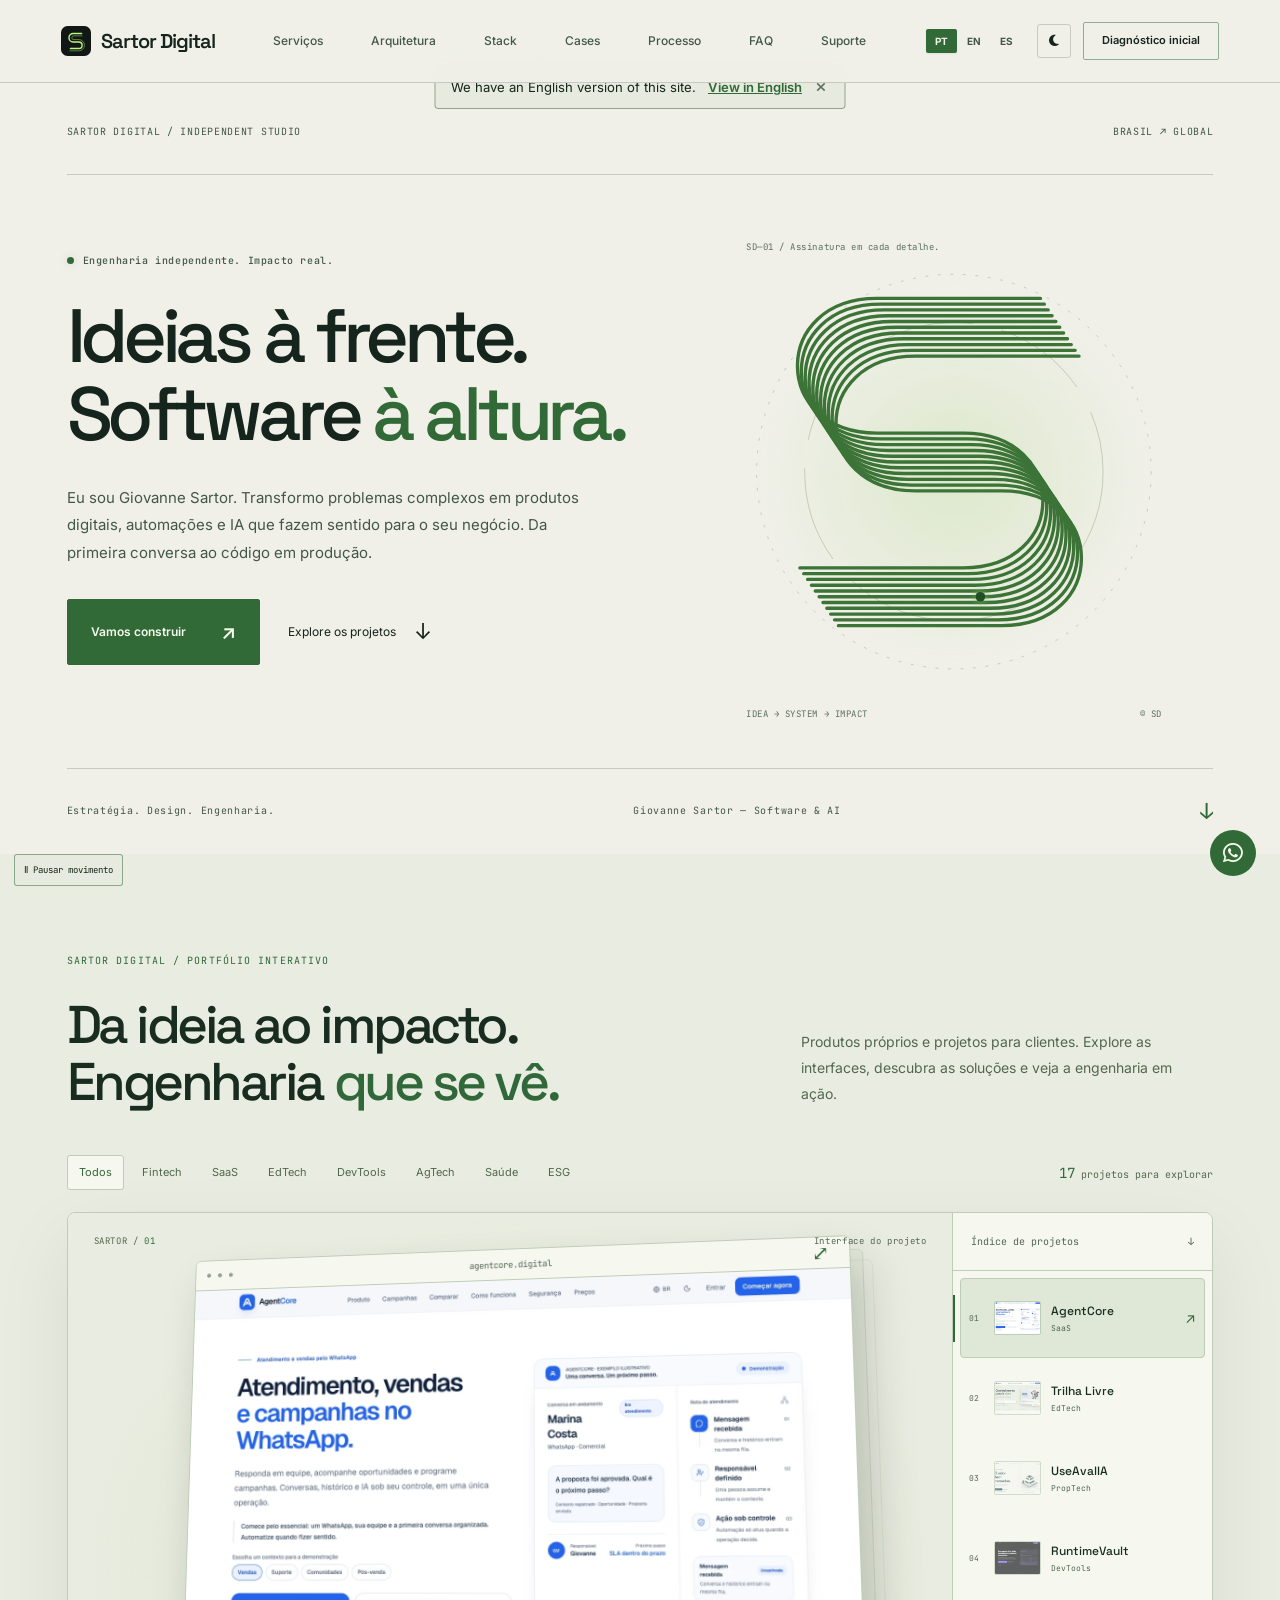
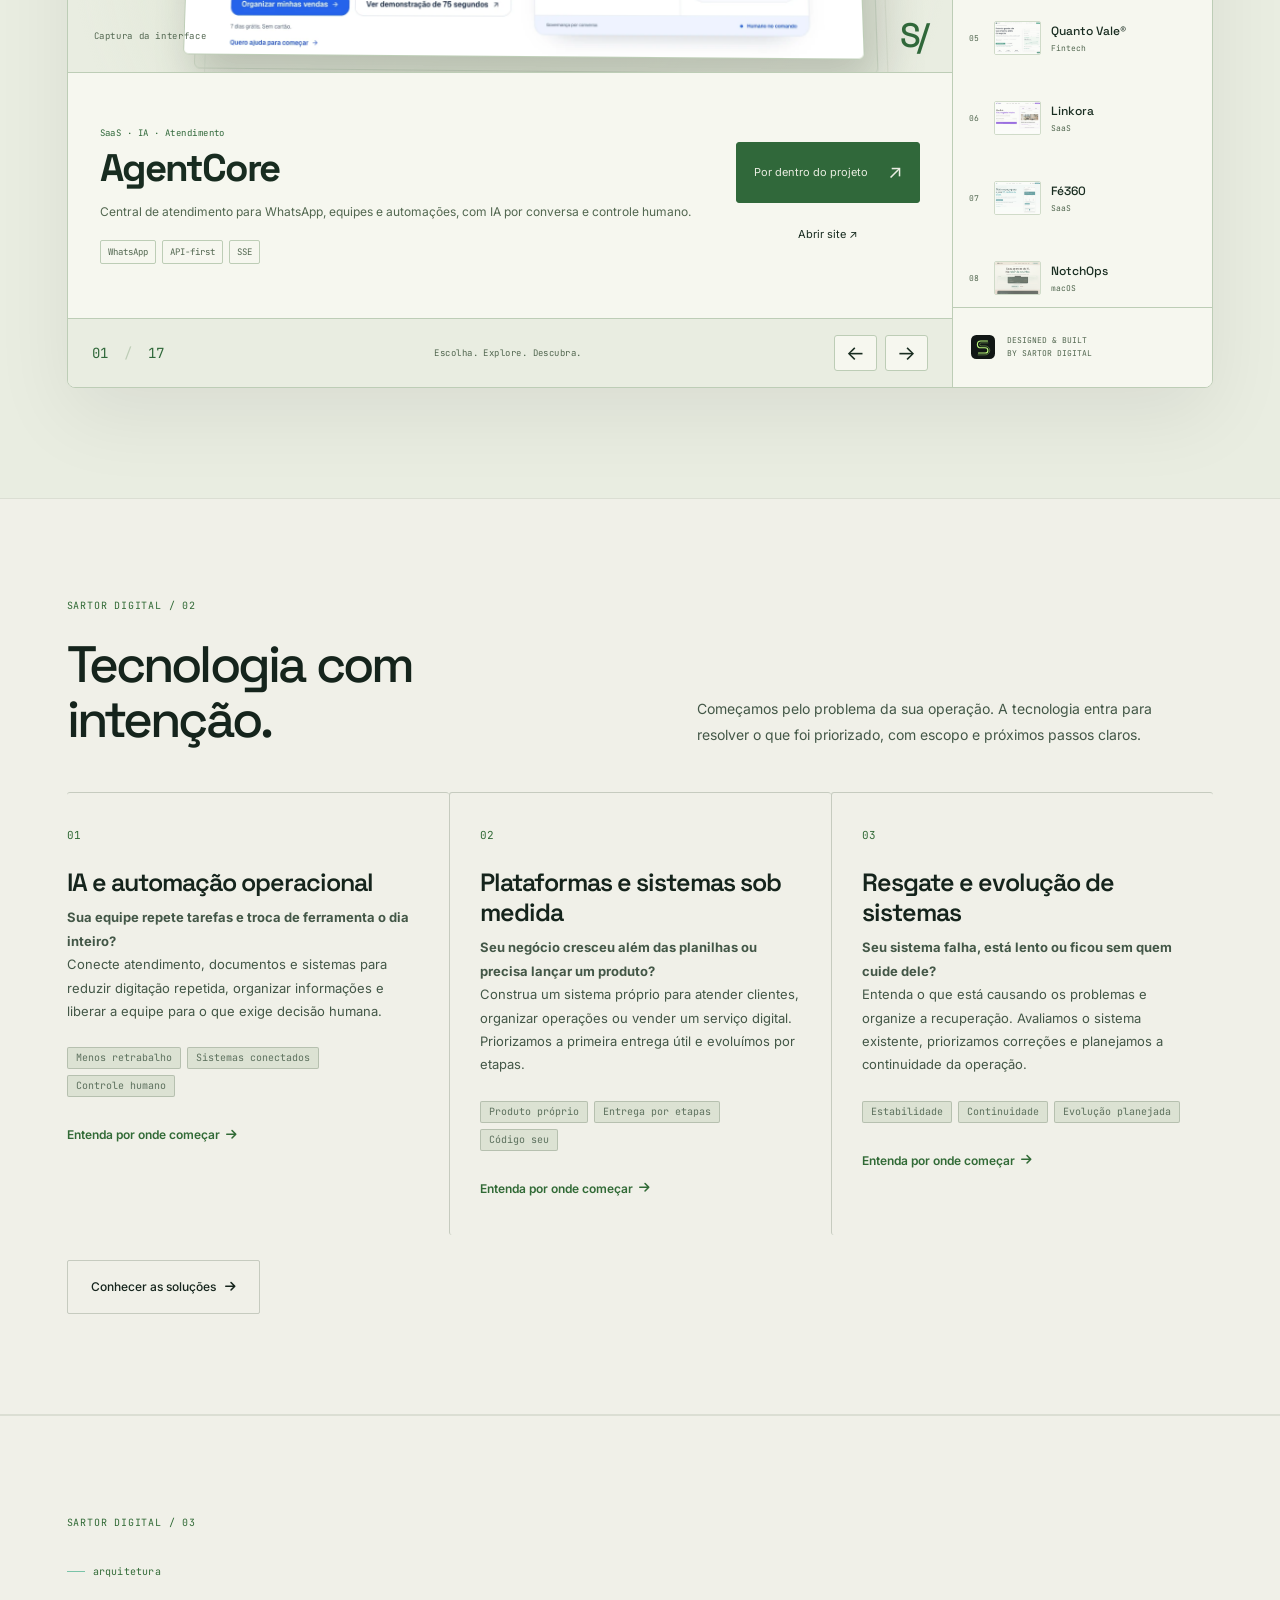
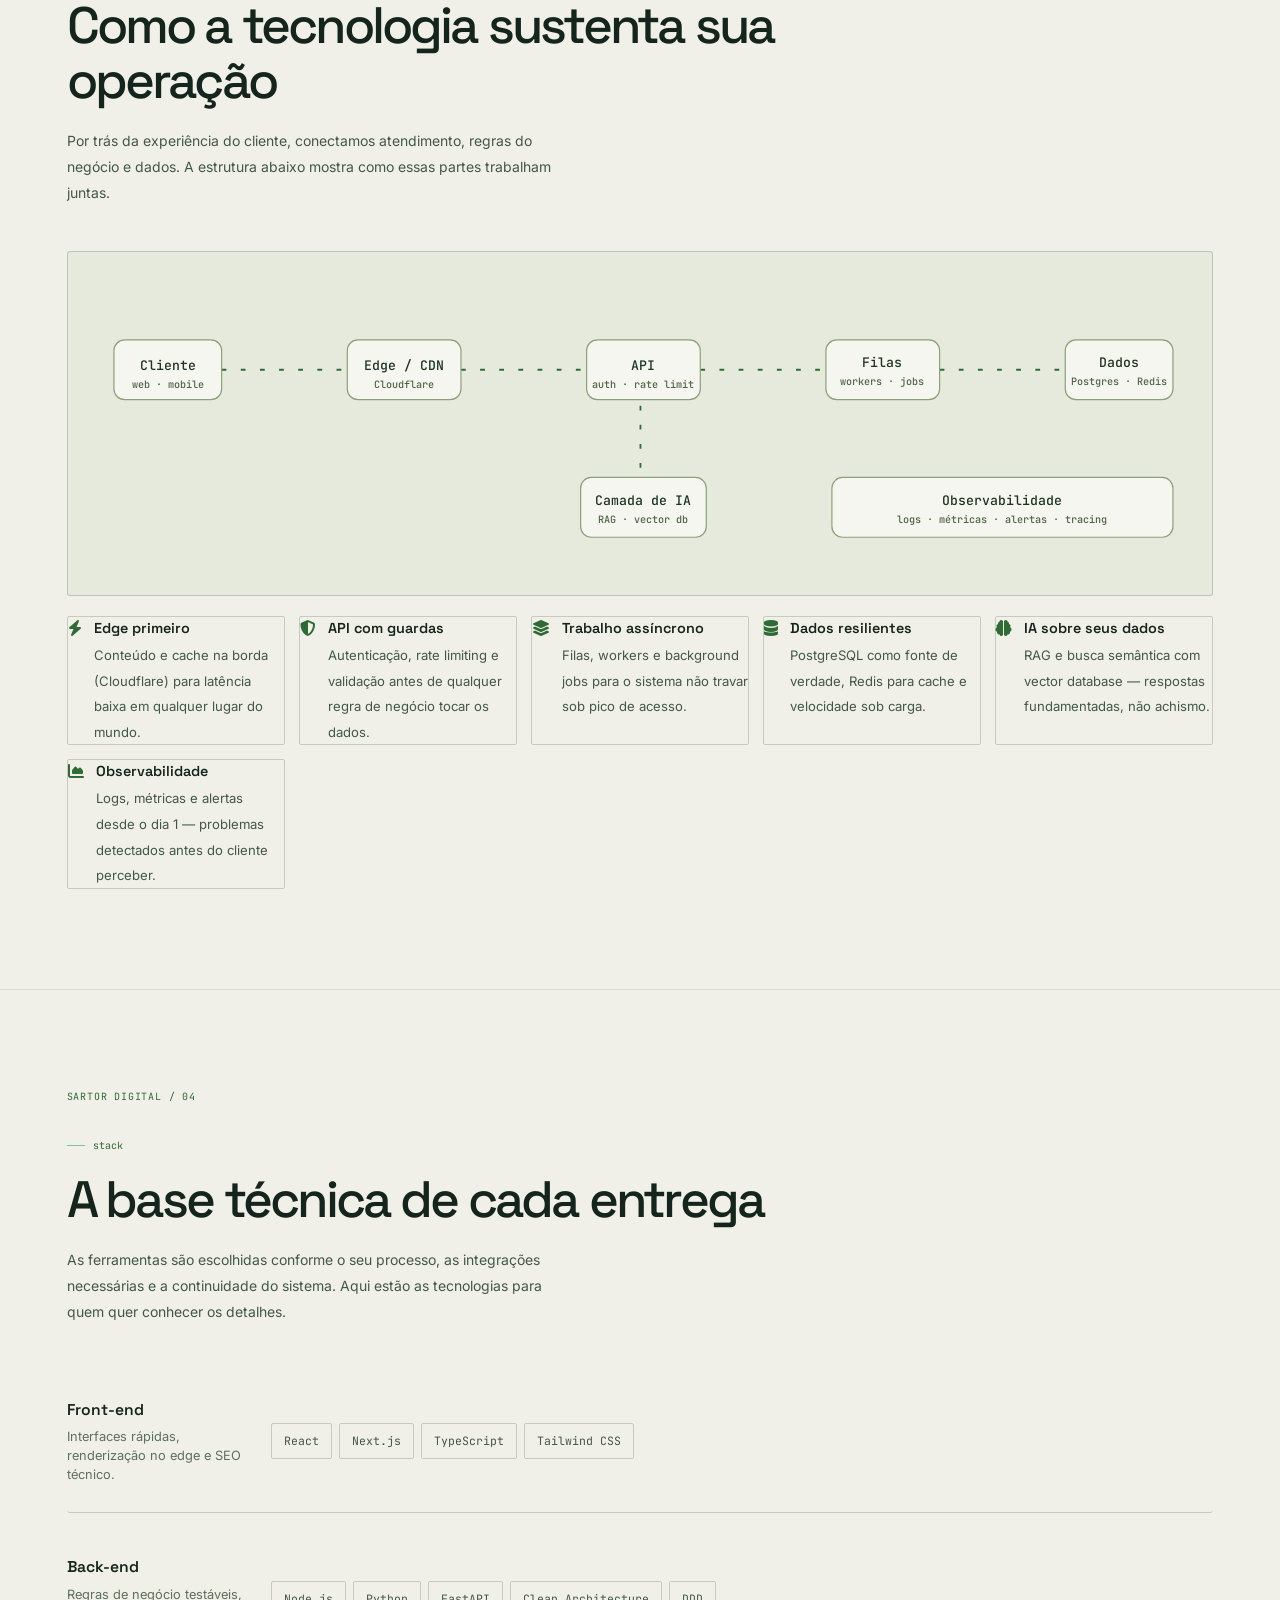
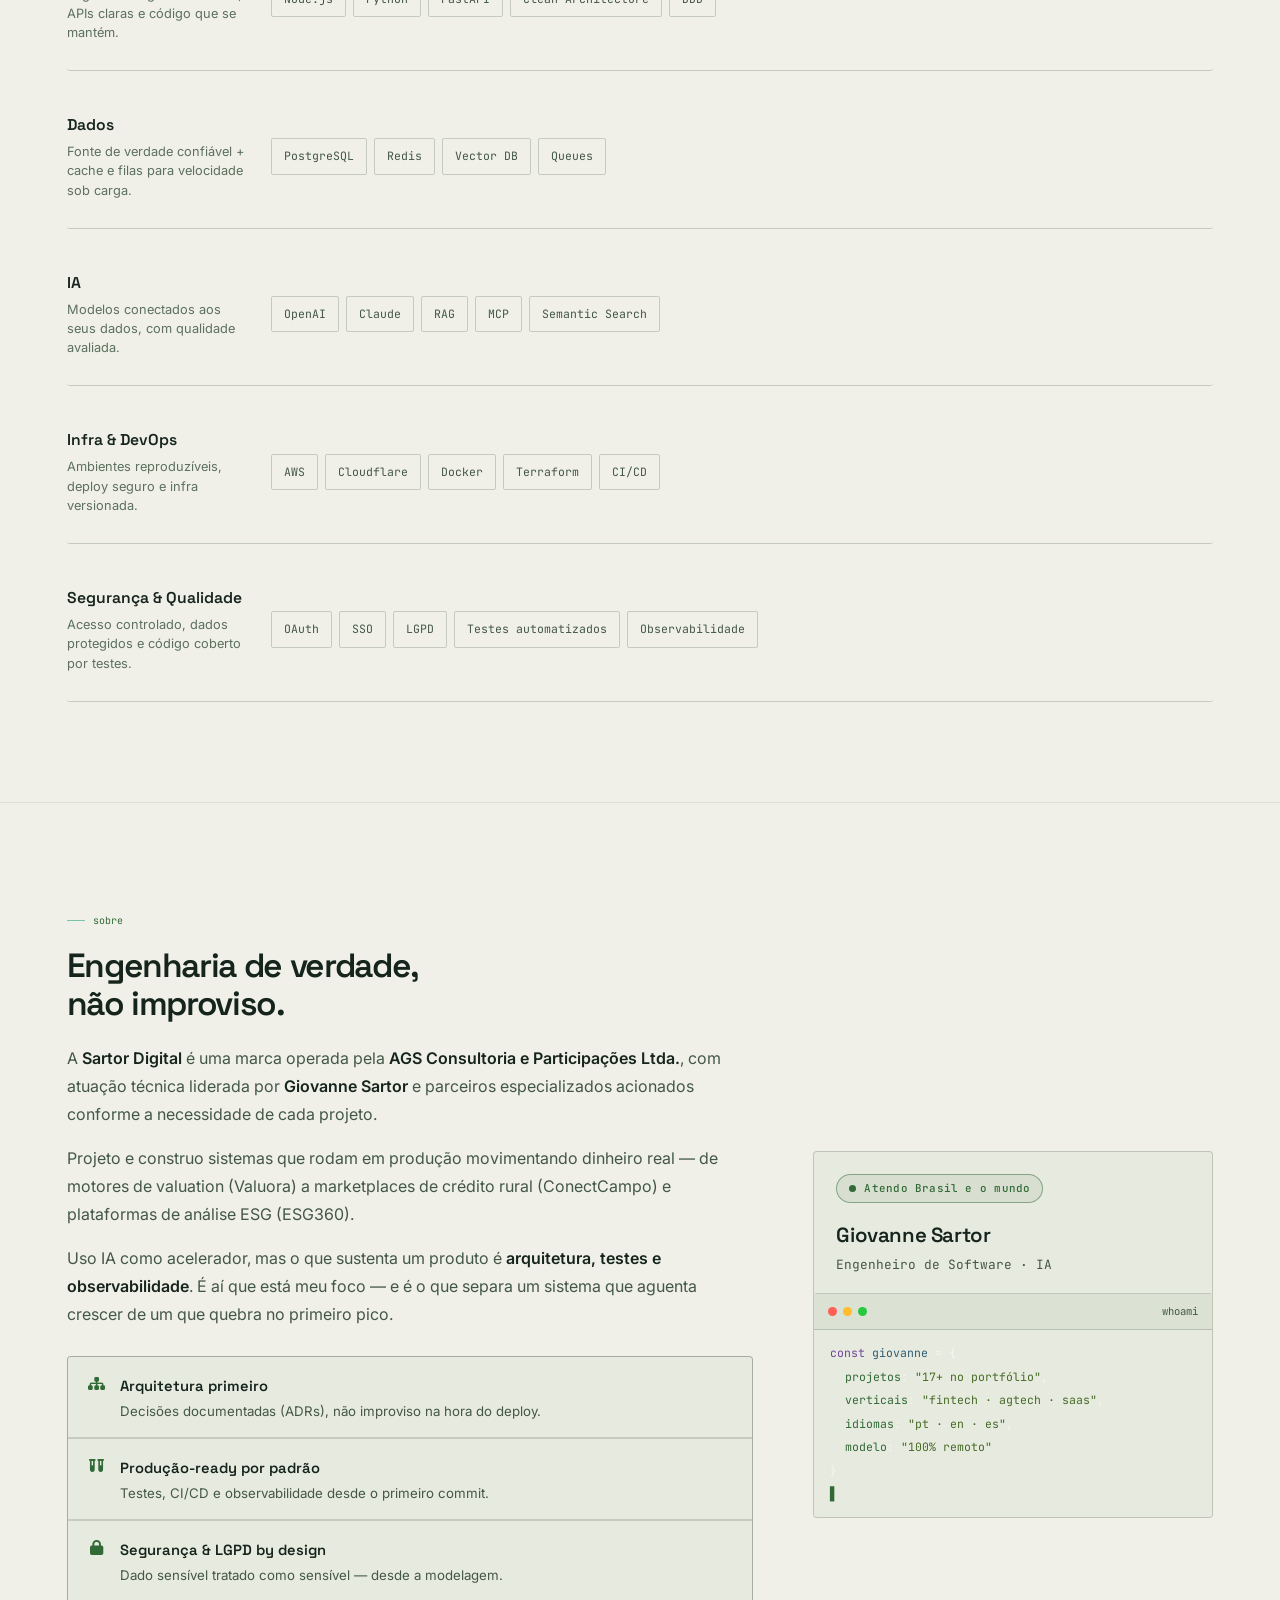
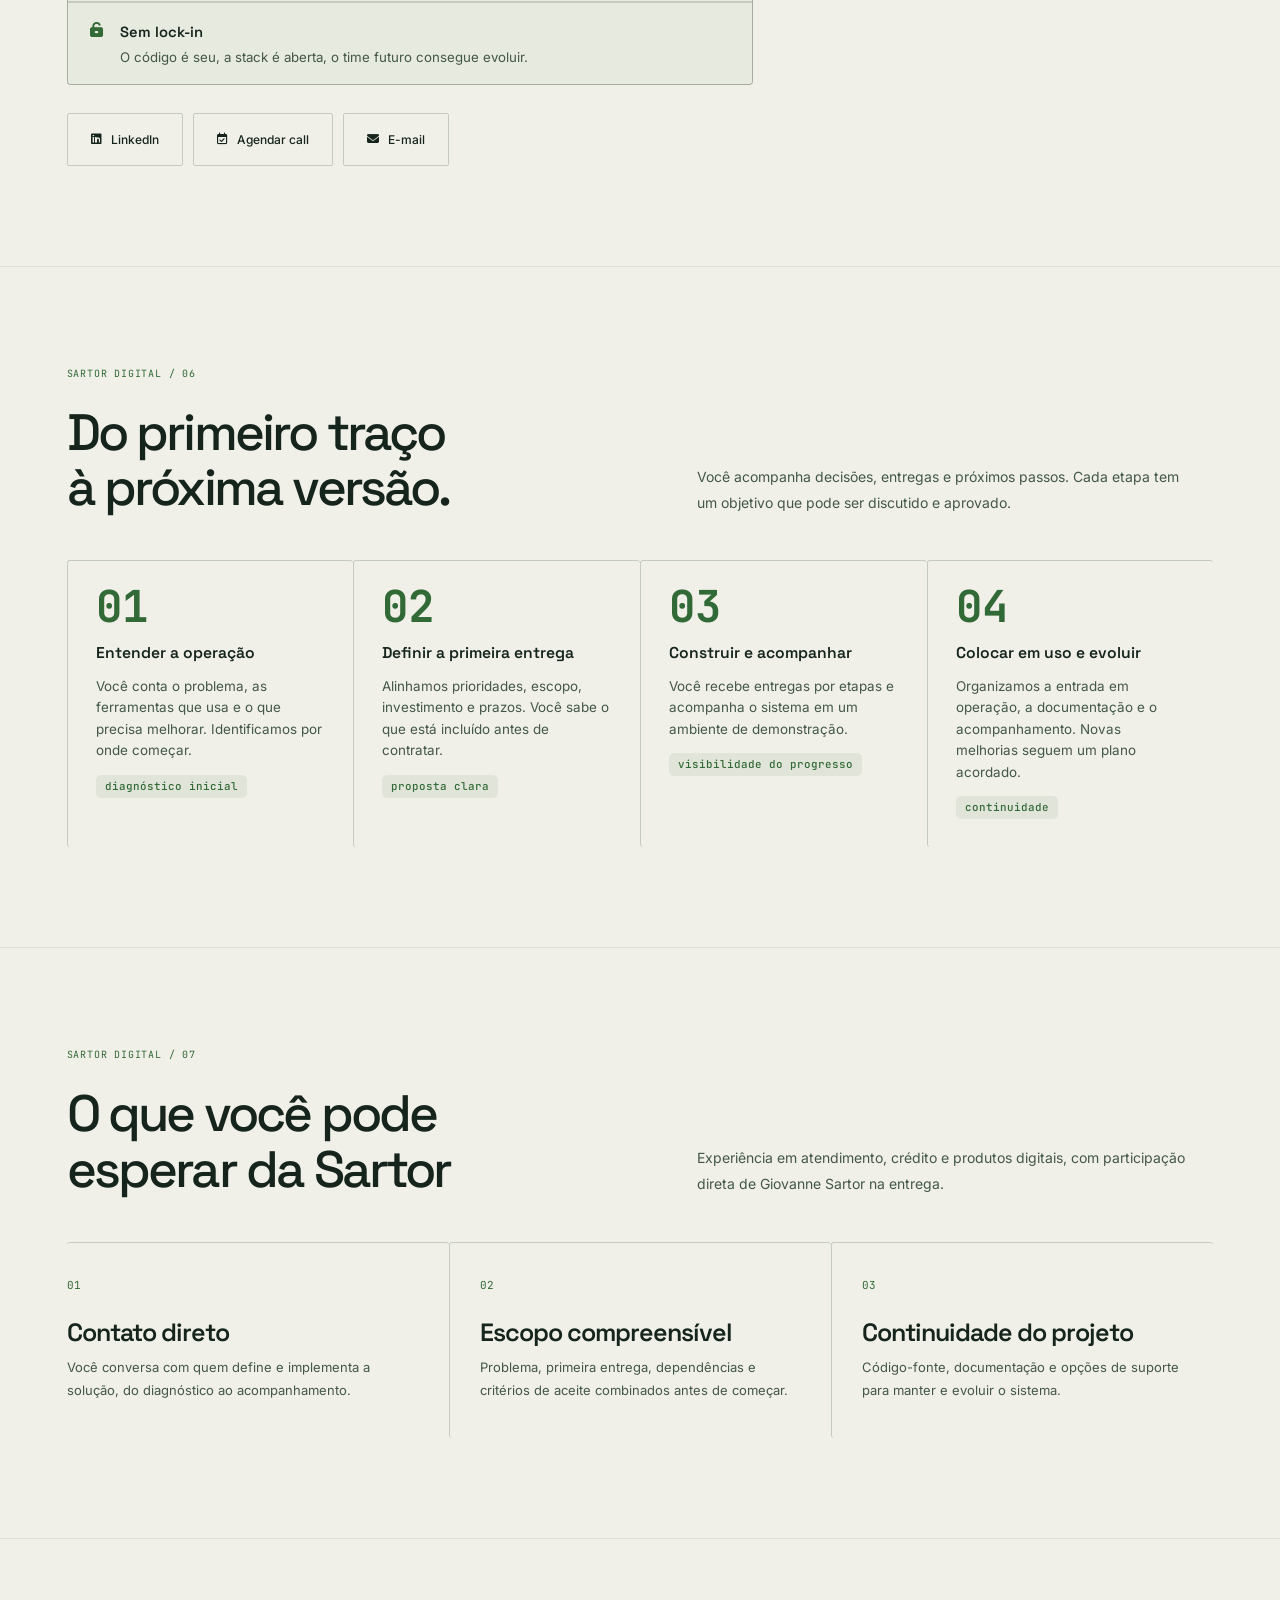
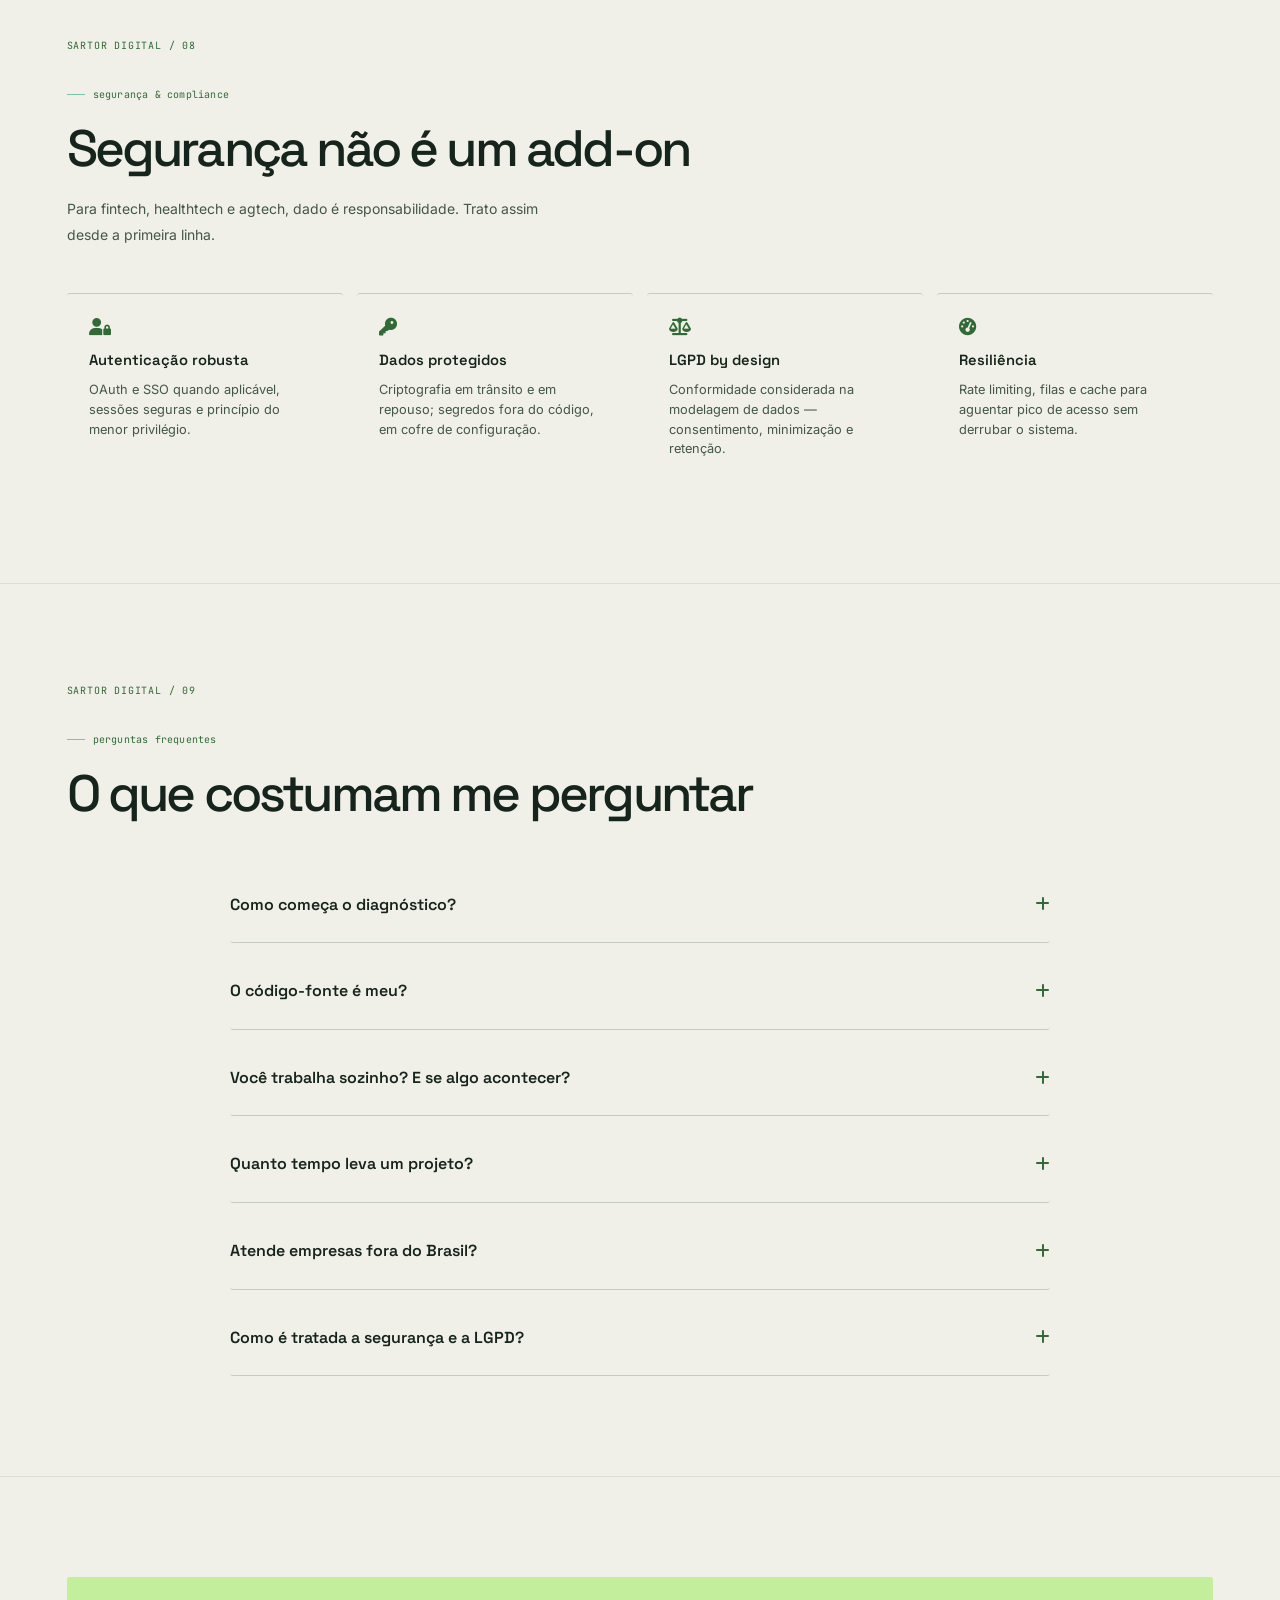
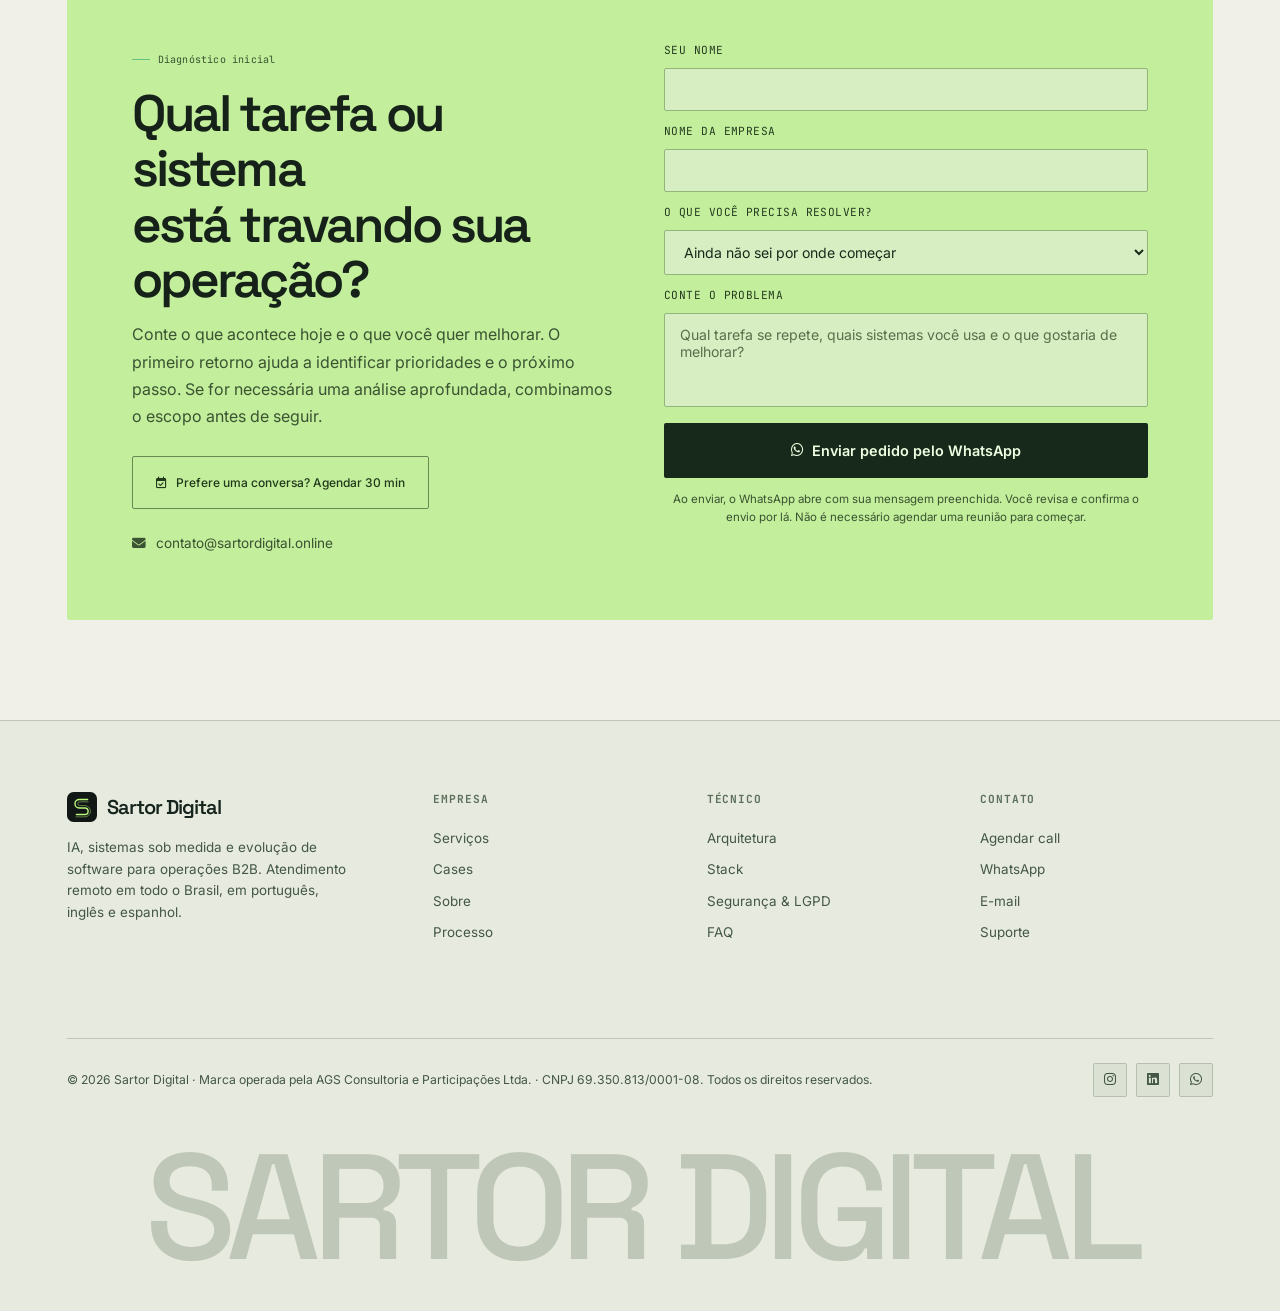
==== commit 742e2ac9: "feat: refresh all 17 portfolio screenshots from current live websites" ====
--- a/index.html
+++ b/index.html
@@ -435,7 +435,7 @@
 <button aria-label="Menu" class="mob-toggle" id="mobToggle"><i class="fas fa-bars"></i></button>
 </div>
 </nav>
-<main id="main"><section class="hero" id="home"><div class="wrap"><div class="hero-index"><span>SARTOR DIGITAL / INDEPENDENT STUDIO</span><span>BRASIL ↗ GLOBAL</span></div><div class="hero-inner"><div class="hero-copy"><div class="eyebrow"><span class="eyebrow-dot"></span>Engenharia independente. Impacto real.</div><h1>Ideias à frente.<br/>Software <em>à altura.</em></h1><p class="hero-sub">Eu sou Giovanne Sartor. Transformo problemas complexos em produtos digitais, automações e IA que fazem sentido para o seu negócio. Da primeira conversa ao código em produção.</p><div class="hero-btns"><a class="btn-primary" href="#contato">Vamos construir <span>↗</span></a><a class="hero-work" href="#cases">Explore os projetos <span>↓</span></a></div></div><div aria-hidden="true" class="signature"><span class="art-coordinate">SD—01 / Assinatura em cada detalhe.</span><svg fill="none" viewbox="0 0 540 500"><defs><lineargradient id="signatureGradient" x1="0" x2="1" y1="0" y2="1"><stop stop-color="#e8ffcf"></stop><stop offset=".5" stop-color="#a4ed75"></stop><stop offset="1" stop-color="#24604c"></stop></lineargradient></defs><circle class="orbit" cx="270" cy="250" r="205"></circle><circle class="orbit orbit-two" cx="270" cy="250" r="155"></circle><path class="signature-line" d="M380 100 H210 C100 100 100 240 210 240 H300 C410 240 410 380 300 380 H130" style="--i:0" transform="translate(-20 -30)"></path><path class="signature-line" d="M380 100 H210 C100 100 100 240 210 240 H300 C410 240 410 380 300 380 H130" style="--i:1" transform="translate(-16 -24)"></path><path class="signature-line" d="M380 100 H210 C100 100 100 240 210 240 H300 C410 240 410 380 300 380 H130" style="--i:2" transform="translate(-12 -18)"></path><path class="signature-line" d="M380 100 H210 C100 100 100 240 210 240 H300 C410 240 410 380 300 380 H130" style="--i:3" transform="translate(-8 -12)"></path><path class="signature-line" d="M380 100 H210 C100 100 100 240 210 240 H300 C410 240 410 380 300 380 H130" style="--i:4" transform="translate(-4 -6)"></path><path class="signature-line" d="M380 100 H210 C100 100 100 240 210 240 H300 C410 240 410 380 300 380 H130" style="--i:5" transform="translate(0 0)"></path><path class="signature-line" d="M380 100 H210 C100 100 100 240 210 240 H300 C410 240 410 380 300 380 H130" style="--i:6" transform="translate(4 6)"></path><path class="signature-line" d="M380 100 H210 C100 100 100 240 210 240 H300 C410 240 410 380 300 380 H130" style="--i:7" transform="translate(8 12)"></path><path class="signature-line" d="M380 100 H210 C100 100 100 240 210 240 H300 C410 240 410 380 300 380 H130" style="--i:8" transform="translate(12 18)"></path><path class="signature-line" d="M380 100 H210 C100 100 100 240 210 240 H300 C410 240 410 380 300 380 H130" style="--i:9" transform="translate(16 24)"></path><path class="signature-line" d="M380 100 H210 C100 100 100 240 210 240 H300 C410 240 410 380 300 380 H130" style="--i:10" transform="translate(20 30)"></path><circle class="signal" r="5"><animatemotion dur="6s" path="M380 100 H210 C100 100 100 240 210 240 H300 C410 240 410 380 300 380 H130" repeatcount="indefinite"></animatemotion></circle></svg><div class="art-footer"><span>IDEA → SYSTEM → IMPACT</span><span>© SD</span></div></div></div><div class="hero-bottom"><span>Estratégia. Design. Engenharia.</span><span>Giovanne Sartor — Software &amp; AI</span><a aria-label="Explore os projetos" href="#cases">↓</a></div></div></section><section class="section project-explorer" data-section="01" id="cases"><div class="wrap"><header class="explorer-heading"><span class="chapter">SARTOR DIGITAL / PORTFÓLIO INTERATIVO</span><h2>Da ideia ao impacto.<br/>Engenharia <em>que se vê.</em></h2><p>Produtos próprios e projetos para clientes. Explore as interfaces, descubra as soluções e veja a engenharia em ação.</p></header><div class="explorer-toolbar"><div aria-label="Escolha um projeto" class="explorer-filters" role="group"><button aria-pressed="true" class="explorer-filter" data-category="all" type="button">Todos</button><button aria-pressed="false" class="explorer-filter" data-category="fintech" type="button">Fintech</button><button aria-pressed="false" class="explorer-filter" data-category="saas" type="button">SaaS</button><button aria-pressed="false" class="explorer-filter" data-category="edtech" type="button">EdTech</button><button aria-pressed="false" class="explorer-filter" data-category="devtools" type="button">DevTools</button><button aria-pressed="false" class="explorer-filter" data-category="agtech" type="button">AgTech</button><button aria-pressed="false" class="explorer-filter" data-category="saude" type="button">Saúde</button><button aria-pressed="false" class="explorer-filter" data-category="esg" type="button">ESG</button></div><span class="explorer-total"><b>17</b> projetos para explorar</span></div><div class="explorer-deck"><div class="explorer-main"><div class="explorer-stage" id="project-stage"><div aria-hidden="true" class="stage-grid"></div><div aria-hidden="true" class="stage-orbit"></div><div class="stage-label"><span>SARTOR / <b class="stage-id">01</b></span><span>Interface do projeto</span></div><div class="screen-assembly"><div aria-hidden="true" class="screen-shadow"></div><div class="project-screen"><div class="screen-chrome"><span aria-hidden="true" class="screen-dots">● ● ●</span><span class="screen-domain">agentcore.digital</span><button aria-label="Ampliar interface" class="explorer-zoom" type="button">⤢</button></div><img alt="Captura da interface: AgentCore" class="project-image" height="900" src="assets/cases/agentcore.png" width="1440"/><p class="image-fallback" hidden="">Prévia indisponível. Acesse o site para conhecer o projeto.</p></div></div><div class="stage-bottom"><span class="stage-caption">Captura da interface</span><span aria-hidden="true" class="stage-signature">S/</span></div></div><article class="project-info"><div class="project-copy"><span class="project-tag">SaaS · IA · Atendimento</span><h3 class="project-title">AgentCore</h3><p class="project-description">Central de atendimento para WhatsApp, equipes e automações, com IA por conversa e controle humano.</p><div class="project-tags"><span>WhatsApp</span><span>API-first</span><span>SSE</span></div></div><div class="project-actions"><button class="explorer-detail" type="button">Por dentro do projeto <span>↗</span></button><a class="explorer-visit" href="https://agentcore.digital/" rel="noopener noreferrer" target="_blank">Abrir site ↗</a></div></article><div class="explorer-navigation"><span class="project-counter">01 <i>/</i> 17</span><span class="navigation-hint">Escolha. Explore. Descubra.</span><div><button aria-label="Projeto anterior" class="explorer-prev" type="button">←</button><button aria-label="Próximo projeto" class="explorer-next" type="button">→</button></div></div></div><aside class="explorer-index"><div class="index-heading"><span>Índice de projetos</span><span>↓</span></div><div aria-label="Escolha um projeto" class="project-list" role="group"><button aria-controls="project-stage" aria-pressed="true" class="project-choice" data-project="0" type="button"><span class="choice-num">01</span><img alt="" height="50" loading="lazy" src="assets/cases/agentcore.png" width="80"/><span class="choice-label"><strong>AgentCore</strong><small>SaaS</small></span><span aria-hidden="true" class="choice-arrow">↗</span></button><button aria-controls="project-stage" aria-pressed="false" class="project-choice" data-project="1" type="button"><span class="choice-num">02</span><img alt="" height="50" loading="lazy" src="assets/cases/trilhalivre.png" width="80"/><span class="choice-label"><strong>Trilha Livre</strong><small>EdTech</small></span><span aria-hidden="true" class="choice-arrow">↗</span></button><button aria-controls="project-stage" aria-pressed="false" class="project-choice" data-project="2" type="button"><span class="choice-num">03</span><img alt="" height="50" loading="lazy" src="assets/cases/useavalia.png" width="80"/><span class="choice-label"><strong>UseAvalIA</strong><small>PropTech</small></span><span aria-hidden="true" class="choice-arrow">↗</span></button><button aria-controls="project-stage" aria-pressed="false" class="project-choice" data-project="3" type="button"><span class="choice-num">04</span><img alt="" height="50" loading="lazy" src="assets/cases/runtimevault.png" width="80"/><span class="choice-label"><strong>RuntimeVault</strong><small>DevTools</small></span><span aria-hidden="true" class="choice-arrow">↗</span></button><button aria-controls="project-stage" aria-pressed="false" class="project-choice" data-project="4" type="button"><span class="choice-num">05</span><img alt="" height="50" loading="lazy" src="assets/cases/quantovale.png" width="80"/><span class="choice-label"><strong>Quanto Vale®</strong><small>Fintech</small></span><span aria-hidden="true" class="choice-arrow">↗</span></button><button aria-controls="project-stage" aria-pressed="false" class="project-choice" data-project="5" type="button"><span class="choice-num">06</span><img alt="" height="50" loading="lazy" src="assets/cases/linkora.png" width="80"/><span class="choice-label"><strong>Linkora</strong><small>SaaS</small></span><span aria-hidden="true" class="choice-arrow">↗</span></button><button aria-controls="project-stage" aria-pressed="false" class="project-choice" data-project="6" type="button"><span class="choice-num">07</span><img alt="" height="50" loading="lazy" src="assets/cases/fe360.png" width="80"/><span class="choice-label"><strong>Fé360</strong><small>SaaS</small></span><span aria-hidden="true" class="choice-arrow">↗</span></button><button aria-controls="project-stage" aria-pressed="false" class="project-choice" data-project="7" type="button"><span class="choice-num">08</span><img alt="" height="50" loading="lazy" src="assets/cases/notchops.png" width="80"/><span class="choice-label"><strong>NotchOps</strong><small>macOS</small></span><span aria-hidden="true" class="choice-arrow">↗</span></button><button aria-controls="project-stage" aria-pressed="false" class="project-choice" data-project="8" type="button"><span class="choice-num">09</span><img alt="" height="50" loading="lazy" src="assets/cases/valuora.png" width="80"/><span class="choice-label"><strong>Valuora</strong><small>Fintech</small></span><span aria-hidden="true" class="choice-arrow">↗</span></button><button aria-controls="project-stage" aria-pressed="false" class="project-choice" data-project="9" type="button"><span class="choice-num">10</span><img alt="" height="50" loading="lazy" src="assets/cases/conectcampo.png" width="80"/><span class="choice-label"><strong>ConectCampo</strong><small>AgTech</small></span><span aria-hidden="true" class="choice-arrow">↗</span></button><button aria-controls="project-stage" aria-pressed="false" class="project-choice" data-project="10" type="button"><span class="choice-num">11</span><img alt="" height="50" loading="lazy" src="assets/cases/vexium.png" width="80"/><span class="choice-label"><strong>Vexium</strong><small>Fintech</small></span><span aria-hidden="true" class="choice-arrow">↗</span></button><button aria-controls="project-stage" aria-pressed="false" class="project-choice" data-project="11" type="button"><span class="choice-num">12</span><img alt="" height="50" loading="lazy" src="assets/cases/fundflow.png" width="80"/><span class="choice-label"><strong>FundFlow</strong><small>Fintech</small></span><span aria-hidden="true" class="choice-arrow">↗</span></button><button aria-controls="project-stage" aria-pressed="false" class="project-choice" data-project="12" type="button"><span class="choice-num">13</span><img alt="" height="50" loading="lazy" src="assets/cases/esg360.png" width="80"/><span class="choice-label"><strong>ESG360</strong><small>ESG</small></span><span aria-hidden="true" class="choice-arrow">↗</span></button><button aria-controls="project-stage" aria-pressed="false" class="project-choice" data-project="13" type="button"><span class="choice-num">14</span><img alt="" height="50" loading="lazy" src="assets/cases/agdigital.png" width="80"/><span class="choice-label"><strong>AG Digital</strong><small>Insurtech</small></span><span aria-hidden="true" class="choice-arrow">↗</span></button><button aria-controls="project-stage" aria-pressed="false" class="project-choice" data-project="14" type="button"><span class="choice-num">15</span><img alt="" height="50" loading="lazy" src="assets/cases/buffalo-capital.png" width="80"/><span class="choice-label"><strong>Buffalo Capital</strong><small>Fintech</small></span><span aria-hidden="true" class="choice-arrow">↗</span></button><button aria-controls="project-stage" aria-pressed="false" class="project-choice" data-project="15" type="button"><span class="choice-num">16</span><img alt="" height="50" loading="lazy" src="assets/cases/urus-agro-urbano.jpg" width="80"/><span class="choice-label"><strong>Urus Agro e Urbano</strong><small>Fintech</small></span><span aria-hidden="true" class="choice-arrow">↗</span></button><button aria-controls="project-stage" aria-pressed="false" class="project-choice" data-project="16" type="button"><span class="choice-num">17</span><img alt="" height="50" loading="lazy" src="assets/cases/pro-sorrir.png" width="80"/><span class="choice-label"><strong>Pró Sorrir Odontologia</strong><small>Saúde</small></span><span aria-hidden="true" class="choice-arrow">↗</span></button></div><div class="index-footer"><img alt="" height="24" src="assets/signature-mark.svg" width="24"/><span>DESIGNED &amp; BUILT<br/>BY SARTOR DIGITAL</span></div></aside></div><p aria-atomic="true" aria-live="polite" class="explorer-status sr-only"></p></div><dialog aria-labelledby="explorer-dialog-title" class="explorer-dialog"><div class="explorer-dialog-top"><span>SARTOR DIGITAL / <span class="dialog-category"></span></span><button aria-label="Fechar" class="explorer-close" type="button">×</button></div><div class="dialog-body"><h3 id="explorer-dialog-title"></h3><img alt="" class="dialog-image"/><div class="dialog-copy"></div><a class="dialog-visit" rel="noopener noreferrer" target="_blank">Abrir site ↗</a></div></dialog><script id="explorer-data" type="application/json">{"projects": [{"name": "AgentCore", "url": "https://agentcore.digital/", "category": "saas", "tag": "SaaS · IA · Atendimento", "description": "Central de atendimento para WhatsApp, equipes e automações, com IA por conversa e controle humano.", "tags": ["WhatsApp", "API-first", "SSE"], "image": "assets/cases/agentcore.png", "story": ""}, {"name": "Trilha Livre", "url": "https://trilhalivre.digital/", "category": "edtech", "tag": "EdTech · Produto próprio", "description": "Plataforma de aprendizagem desenvolvida pela Sartor Digital, com cursos, simulados comentados e trilhas de estudo em tecnologia, IA, produtividade e idiomas. Área do aluno para acompanhar o progresso e certificados nos cursos elegíveis.", "tags": ["Cursos", "Simulados", "Trilhas"], "image": "assets/cases/trilhalivre.png", "story": ""}, {"name": "UseAvalIA", "url": "https://useavalia.com/", "category": "saas", "tag": "PropTech · SaaS", "description": "Avaliações imobiliárias com comparáveis de mercado, fontes e metodologia explícita. Relatórios revisados e assinados nos planos profissionais; estimativas em JSON na modalidade automatizada por API.", "tags": ["Comparáveis", "PDF", "API"], "image": "assets/cases/useavalia.png", "story": "<dl class=\"case-story\"><div><dt>Contexto<\/dt><dd>Explicar o preço de um imóvel com referências de mercado e critérios transparentes.<\/dd><\/div><div><dt>Entrega<\/dt><dd>Avaliações com comparáveis, fontes e limitações; relatório com revisão e assinatura nos planos profissionais.<\/dd><\/div><div><dt>Na prática<\/dt><dd>Corretores apresentam a análise ao cliente; equipes podem integrar estimativas em JSON pela API.<\/dd><\/div><\/dl>"}, {"name": "RuntimeVault", "url": "https://runtimevault.dev", "category": "devtools", "tag": "DevTools · IA · Infra", "description": "Camada de evidências de execução para apoiar a investigação de falhas por agentes de IA.", "tags": ["MCP", "SDK", "Replay"], "image": "assets/cases/runtimevault.png", "story": ""}, {"name": "Quanto Vale®", "url": "https://quantovale.online/", "category": "fintech", "tag": "Fintech · Valuation · SaaS", "description": "Plataforma de valuation com motor DCF v7, benchmarks por setor CNAE, Monte Carlo e laudo auditável com memória de cálculo completa.", "tags": ["DCF v7", "Monte Carlo", "API"], "image": "assets/cases/quantovale.png", "story": "<dl class=\"case-story\"><div><dt>Contexto<\/dt><dd>Entender o valor de uma empresa com premissas claras e dados organizados.<\/dd><\/div><div><dt>Entrega<\/dt><dd>Plataforma de valuation com fluxo de caixa descontado, benchmarks setoriais e simulações de Monte Carlo.<\/dd><\/div><div><dt>Na prática<\/dt><dd>O usuário explora cenários e recebe um relatório com a memória de cálculo para apoiar sua decisão.<\/dd><\/div><\/dl>"}, {"name": "Linkora", "url": "https://linkora.vip", "category": "saas", "tag": "SaaS · Link-in-Bio", "description": "Link-in-Bio para criadores e marcas — links, produtos digitais, pagamentos e analytics em tempo real.", "tags": ["Analytics", "Stripe", "Multi-tenant"], "image": "assets/cases/linkora.png", "story": "<dl class=\"case-story\"><div><dt>Contexto<\/dt><dd>Reunir a presença digital de criadores e marcas em um endereço fácil de compartilhar.<\/dd><\/div><div><dt>Entrega<\/dt><dd>Página com links, produtos digitais, pagamentos e acompanhamento de acessos em tempo real.<\/dd><\/div><div><dt>Na prática<\/dt><dd>Criadores organizam suas ofertas e acompanham o desempenho de sua página.<\/dd><\/div><\/dl>"}, {"name": "Fé360", "url": "https://fe360.online/", "category": "saas", "tag": "SaaS · Comunidade · IA", "description": "Plataforma que reúne oração, comunidade, diário e IA fundamentada nas Escrituras.", "tags": ["IA", "PWA", "Comunidade"], "image": "assets/cases/fe360.png", "story": ""}, {"name": "NotchOps", "url": "https://notchops.app/", "category": "devtools", "tag": "macOS · DevTools · IA", "description": "Camada nativa para macOS que organiza sinais de agentes de IA, sessões locais e aprovações sem expor prompts, código ou conteúdo do terminal.", "tags": ["SwiftUI", "Local-first", "Event Bus"], "image": "assets/cases/notchops.png", "story": ""}, {"name": "Valuora", "url": "https://valuora.online", "category": "fintech", "tag": "Fintech · Valuation · SaaS", "description": "Motor de valuation DCF v7.1 com simulação de Monte Carlo, benchmarks setoriais e IA. Relatório de 42 páginas em padrão M&A.", "tags": ["DCF v7.1", "Monte Carlo", "IA"], "image": "assets/cases/valuora.png", "story": ""}, {"name": "ConectCampo", "url": "https://conectcampo.digital", "category": "agtech", "tag": "AgTech · Marketplace · Fintech", "description": "Marketplace de crédito rural que conecta produtores a bancos e FIDCs, com matching por IA, score de risco e conformidade LGPD.", "tags": ["AI Matching", "Risk Score", "LGPD"], "image": "assets/cases/conectcampo.png", "story": ""}, {"name": "Vexium", "url": "https://vexium.pro", "category": "fintech", "tag": "Fintech · Crypto · IA", "description": "Motor VEX proprietário — 7+ indicadores combinando IA e dados ao vivo da Binance para leitura de mercado em tempo real.", "tags": ["Motor VEX", "Binance API", "Streaming"], "image": "assets/cases/vexium.png", "story": ""}, {"name": "FundFlow", "url": "https://fundflow.money", "category": "fintech", "tag": "Fintech · Projeto em desenvolvimento", "description": "Plataforma de captação em desenvolvimento, com método C.A.P.T.A.R. e apoio de IA. Sem oferta de crédito ativa.", "tags": ["C.A.P.T.A.R.", "IA", "Matching"], "image": "assets/cases/fundflow.png", "story": ""}, {"name": "ESG360", "url": "https://esg360.digital", "category": "esg", "tag": "ESG · Sustentabilidade · IA", "description": "Plataforma que traduz score ESG em spread de crédito, WACC e enterprise value, com NLP sobre frameworks GRI e SASB.", "tags": ["NLP", "GRI · SASB", "Financial Score"], "image": "assets/cases/esg360.png", "story": ""}, {"name": "AG Digital", "url": "https://agdigital.ag", "category": "fintech", "tag": "Insurtech · Fintech · SaaS", "description": "Plataforma de gestão inteligente de seguros, benefícios e planos financeiros, com painéis e automações.", "tags": ["Seguros", "Dashboards", "SaaS"], "image": "assets/cases/agdigital.png", "story": ""}, {"name": "Buffalo Capital", "url": "https://buffalocapital.com.br", "category": "fintech", "tag": "Fintech · Investimentos", "description": "Site institucional com dashboard interativo e integração com APIs financeiras em tempo real.", "tags": ["Dashboard", "APIs Financeiras", "Charts"], "image": "assets/cases/buffalo-capital.png", "story": ""}, {"name": "Urus Agro e Urbano", "url": "https://www.urusagroeurbano.com.br/", "category": "fintech", "tag": "Fintech · Crédito · Site institucional", "description": "Site consultivo para soluções de crédito, com apresentação de parceiros, pré-análise estruturada e conversão direta pelo WhatsApp.", "tags": ["UX/UI", "SEO Local", "Pré-análise"], "image": "assets/cases/urus-agro-urbano.jpg", "story": ""}, {"name": "Pró Sorrir Odontologia", "url": "https://prosorrirodontologia.com.br", "category": "saude", "tag": "Saúde · Odontologia", "description": "Site moderno para clínica com 19+ anos — integração WhatsApp, FAQ interativo, SEO local e galeria de casos.", "tags": ["WhatsApp API", "SEO Local"], "image": "assets/cases/pro-sorrir.png", "story": ""}], "labels": {"kicker": "SARTOR DIGITAL / PORTFÓLIO INTERATIVO", "title": "Da ideia ao impacto.<br>Engenharia <em>que se vê.<\/em>", "intro": "Produtos próprios e projetos para clientes. Explore as interfaces, descubra as soluções e veja a engenharia em ação.", "all": "Todos", "pick": "Escolha um projeto", "prev": "Projeto anterior", "next": "Próximo projeto", "open": "Abrir site", "details": "Por dentro do projeto", "zoom": "Ampliar interface", "close": "Fechar", "selected": "Projeto selecionado", "view": "Interface do projeto", "index": "Índice de projetos", "hint": "Escolha. Explore. Descubra.", "count": "projetos para explorar", "capture": "Captura da interface", "empty": "Prévia indisponível. Acesse o site para conhecer o projeto."}}</script><noscript><div class="wrap"><ul><li><a href="https://agentcore.digital/" rel="noopener" target="_blank">AgentCore</a> — Central de atendimento para WhatsApp, equipes e automações, com IA por conversa e controle humano.</li><li><a href="https://trilhalivre.digital/" rel="noopener" target="_blank">Trilha Livre</a> — Plataforma de aprendizagem desenvolvida pela Sartor Digital, com cursos, simulados comentados e trilhas de estudo em tecnologia, IA, produtividade e idiomas. Área do aluno para acompanhar o progresso e certificados nos cursos elegíveis.</li><li><a href="https://useavalia.com/" rel="noopener" target="_blank">UseAvalIA</a> — Avaliações imobiliárias com comparáveis de mercado, fontes e metodologia explícita. Relatórios revisados e assinados nos planos profissionais; estimativas em JSON na modalidade automatizada por API.</li><li><a href="https://runtimevault.dev" rel="noopener" target="_blank">RuntimeVault</a> — Camada de evidências de execução para apoiar a investigação de falhas por agentes de IA.</li><li><a href="https://quantovale.online/" rel="noopener" target="_blank">Quanto Vale®</a> — Plataforma de valuation com motor DCF v7, benchmarks por setor CNAE, Monte Carlo e laudo auditável com memória de cálculo completa.</li><li><a href="https://linkora.vip" rel="noopener" target="_blank">Linkora</a> — Link-in-Bio para criadores e marcas — links, produtos digitais, pagamentos e analytics em tempo real.</li><li><a href="https://fe360.online/" rel="noopener" target="_blank">Fé360</a> — Plataforma que reúne oração, comunidade, diário e IA fundamentada nas Escrituras.</li><li><a href="https://notchops.app/" rel="noopener" target="_blank">NotchOps</a> — Camada nativa para macOS que organiza sinais de agentes de IA, sessões locais e aprovações sem expor prompts, código ou conteúdo do terminal.</li><li><a href="https://valuora.online" rel="noopener" target="_blank">Valuora</a> — Motor de valuation DCF v7.1 com simulação de Monte Carlo, benchmarks setoriais e IA. Relatório de 42 páginas em padrão M&amp;A.</li><li><a href="https://conectcampo.digital" rel="noopener" target="_blank">ConectCampo</a> — Marketplace de crédito rural que conecta produtores a bancos e FIDCs, com matching por IA, score de risco e conformidade LGPD.</li><li><a href="https://vexium.pro" rel="noopener" target="_blank">Vexium</a> — Motor VEX proprietário — 7+ indicadores combinando IA e dados ao vivo da Binance para leitura de mercado em tempo real.</li><li><a href="https://fundflow.money" rel="noopener" target="_blank">FundFlow</a> — Plataforma de captação em desenvolvimento, com método C.A.P.T.A.R. e apoio de IA. Sem oferta de crédito ativa.</li><li><a href="https://esg360.digital" rel="noopener" target="_blank">ESG360</a> — Plataforma que traduz score ESG em spread de crédito, WACC e enterprise value, com NLP sobre frameworks GRI e SASB.</li><li><a href="https://agdigital.ag" rel="noopener" target="_blank">AG Digital</a> — Plataforma de gestão inteligente de seguros, benefícios e planos financeiros, com painéis e automações.</li><li><a href="https://buffalocapital.com.br" rel="noopener" target="_blank">Buffalo Capital</a> — Site institucional com dashboard interativo e integração com APIs financeiras em tempo real.</li><li><a href="https://www.urusagroeurbano.com.br/" rel="noopener" target="_blank">Urus Agro e Urbano</a> — Site consultivo para soluções de crédito, com apresentação de parceiros, pré-análise estruturada e conversão direta pelo WhatsApp.</li><li><a href="https://prosorrirodontologia.com.br" rel="noopener" target="_blank">Pró Sorrir Odontologia</a> — Site moderno para clínica com 19+ anos — integração WhatsApp, FAQ interativo, SEO local e galeria de casos.</li></ul></div></noscript></section><hr class="sec-divider"/><section class="section" data-section="02" id="servicos">
+<main id="main"><section class="hero" id="home"><div class="wrap"><div class="hero-index"><span>SARTOR DIGITAL / INDEPENDENT STUDIO</span><span>BRASIL ↗ GLOBAL</span></div><div class="hero-inner"><div class="hero-copy"><div class="eyebrow"><span class="eyebrow-dot"></span>Engenharia independente. Impacto real.</div><h1>Ideias à frente.<br/>Software <em>à altura.</em></h1><p class="hero-sub">Eu sou Giovanne Sartor. Transformo problemas complexos em produtos digitais, automações e IA que fazem sentido para o seu negócio. Da primeira conversa ao código em produção.</p><div class="hero-btns"><a class="btn-primary" href="#contato">Vamos construir <span>↗</span></a><a class="hero-work" href="#cases">Explore os projetos <span>↓</span></a></div></div><div aria-hidden="true" class="signature"><span class="art-coordinate">SD—01 / Assinatura em cada detalhe.</span><svg fill="none" viewbox="0 0 540 500"><defs><lineargradient id="signatureGradient" x1="0" x2="1" y1="0" y2="1"><stop stop-color="#e8ffcf"></stop><stop offset=".5" stop-color="#a4ed75"></stop><stop offset="1" stop-color="#24604c"></stop></lineargradient></defs><circle class="orbit" cx="270" cy="250" r="205"></circle><circle class="orbit orbit-two" cx="270" cy="250" r="155"></circle><path class="signature-line" d="M380 100 H210 C100 100 100 240 210 240 H300 C410 240 410 380 300 380 H130" style="--i:0" transform="translate(-20 -30)"></path><path class="signature-line" d="M380 100 H210 C100 100 100 240 210 240 H300 C410 240 410 380 300 380 H130" style="--i:1" transform="translate(-16 -24)"></path><path class="signature-line" d="M380 100 H210 C100 100 100 240 210 240 H300 C410 240 410 380 300 380 H130" style="--i:2" transform="translate(-12 -18)"></path><path class="signature-line" d="M380 100 H210 C100 100 100 240 210 240 H300 C410 240 410 380 300 380 H130" style="--i:3" transform="translate(-8 -12)"></path><path class="signature-line" d="M380 100 H210 C100 100 100 240 210 240 H300 C410 240 410 380 300 380 H130" style="--i:4" transform="translate(-4 -6)"></path><path class="signature-line" d="M380 100 H210 C100 100 100 240 210 240 H300 C410 240 410 380 300 380 H130" style="--i:5" transform="translate(0 0)"></path><path class="signature-line" d="M380 100 H210 C100 100 100 240 210 240 H300 C410 240 410 380 300 380 H130" style="--i:6" transform="translate(4 6)"></path><path class="signature-line" d="M380 100 H210 C100 100 100 240 210 240 H300 C410 240 410 380 300 380 H130" style="--i:7" transform="translate(8 12)"></path><path class="signature-line" d="M380 100 H210 C100 100 100 240 210 240 H300 C410 240 410 380 300 380 H130" style="--i:8" transform="translate(12 18)"></path><path class="signature-line" d="M380 100 H210 C100 100 100 240 210 240 H300 C410 240 410 380 300 380 H130" style="--i:9" transform="translate(16 24)"></path><path class="signature-line" d="M380 100 H210 C100 100 100 240 210 240 H300 C410 240 410 380 300 380 H130" style="--i:10" transform="translate(20 30)"></path><circle class="signal" r="5"><animatemotion dur="6s" path="M380 100 H210 C100 100 100 240 210 240 H300 C410 240 410 380 300 380 H130" repeatcount="indefinite"></animatemotion></circle></svg><div class="art-footer"><span>IDEA → SYSTEM → IMPACT</span><span>© SD</span></div></div></div><div class="hero-bottom"><span>Estratégia. Design. Engenharia.</span><span>Giovanne Sartor — Software &amp; AI</span><a aria-label="Explore os projetos" href="#cases">↓</a></div></div></section><section class="section project-explorer" data-section="01" id="cases"><div class="wrap"><header class="explorer-heading"><span class="chapter">SARTOR DIGITAL / PORTFÓLIO INTERATIVO</span><h2>Da ideia ao impacto.<br/>Engenharia <em>que se vê.</em></h2><p>Produtos próprios e projetos para clientes. Explore as interfaces, descubra as soluções e veja a engenharia em ação.</p></header><div class="explorer-toolbar"><div aria-label="Escolha um projeto" class="explorer-filters" role="group"><button aria-pressed="true" class="explorer-filter" data-category="all" type="button">Todos</button><button aria-pressed="false" class="explorer-filter" data-category="fintech" type="button">Fintech</button><button aria-pressed="false" class="explorer-filter" data-category="saas" type="button">SaaS</button><button aria-pressed="false" class="explorer-filter" data-category="edtech" type="button">EdTech</button><button aria-pressed="false" class="explorer-filter" data-category="devtools" type="button">DevTools</button><button aria-pressed="false" class="explorer-filter" data-category="agtech" type="button">AgTech</button><button aria-pressed="false" class="explorer-filter" data-category="saude" type="button">Saúde</button><button aria-pressed="false" class="explorer-filter" data-category="esg" type="button">ESG</button></div><span class="explorer-total"><b>17</b> projetos para explorar</span></div><div class="explorer-deck"><div class="explorer-main"><div class="explorer-stage" id="project-stage"><div aria-hidden="true" class="stage-grid"></div><div aria-hidden="true" class="stage-orbit"></div><div class="stage-label"><span>SARTOR / <b class="stage-id">01</b></span><span>Interface do projeto</span></div><div class="screen-assembly"><div aria-hidden="true" class="screen-shadow"></div><div class="project-screen"><div class="screen-chrome"><span aria-hidden="true" class="screen-dots">● ● ●</span><span class="screen-domain">agentcore.digital</span><button aria-label="Ampliar interface" class="explorer-zoom" type="button">⤢</button></div><img alt="Captura da interface: AgentCore" class="project-image" height="900" src="assets/cases/agentcore-3723d83724.webp" width="1440"/><p class="image-fallback" hidden="">Prévia indisponível. Acesse o site para conhecer o projeto.</p></div></div><div class="stage-bottom"><span class="stage-caption">Captura da interface</span><span aria-hidden="true" class="stage-signature">S/</span></div></div><article class="project-info"><div class="project-copy"><span class="project-tag">SaaS · IA · Atendimento</span><h3 class="project-title">AgentCore</h3><p class="project-description">Central de atendimento para WhatsApp, equipes e automações, com IA por conversa e controle humano.</p><div class="project-tags"><span>WhatsApp</span><span>API-first</span><span>SSE</span></div></div><div class="project-actions"><button class="explorer-detail" type="button">Por dentro do projeto <span>↗</span></button><a class="explorer-visit" href="https://agentcore.digital/" rel="noopener noreferrer" target="_blank">Abrir site ↗</a></div></article><div class="explorer-navigation"><span class="project-counter">01 <i>/</i> 17</span><span class="navigation-hint">Escolha. Explore. Descubra.</span><div><button aria-label="Projeto anterior" class="explorer-prev" type="button">←</button><button aria-label="Próximo projeto" class="explorer-next" type="button">→</button></div></div></div><aside class="explorer-index"><div class="index-heading"><span>Índice de projetos</span><span>↓</span></div><div aria-label="Escolha um projeto" class="project-list" role="group"><button aria-controls="project-stage" aria-pressed="true" class="project-choice" data-project="0" type="button"><span class="choice-num">01</span><img alt="" height="50" loading="lazy" src="assets/cases/agentcore-3723d83724.webp" width="80"/><span class="choice-label"><strong>AgentCore</strong><small>SaaS</small></span><span aria-hidden="true" class="choice-arrow">↗</span></button><button aria-controls="project-stage" aria-pressed="false" class="project-choice" data-project="1" type="button"><span class="choice-num">02</span><img alt="" height="50" loading="lazy" src="assets/cases/trilhalivre-0be88f0551.webp" width="80"/><span class="choice-label"><strong>Trilha Livre</strong><small>EdTech</small></span><span aria-hidden="true" class="choice-arrow">↗</span></button><button aria-controls="project-stage" aria-pressed="false" class="project-choice" data-project="2" type="button"><span class="choice-num">03</span><img alt="" height="50" loading="lazy" src="assets/cases/useavalia-792bde4913.webp" width="80"/><span class="choice-label"><strong>UseAvalIA</strong><small>PropTech</small></span><span aria-hidden="true" class="choice-arrow">↗</span></button><button aria-controls="project-stage" aria-pressed="false" class="project-choice" data-project="3" type="button"><span class="choice-num">04</span><img alt="" height="50" loading="lazy" src="assets/cases/runtimevault-11726c45de.webp" width="80"/><span class="choice-label"><strong>RuntimeVault</strong><small>DevTools</small></span><span aria-hidden="true" class="choice-arrow">↗</span></button><button aria-controls="project-stage" aria-pressed="false" class="project-choice" data-project="4" type="button"><span class="choice-num">05</span><img alt="" height="50" loading="lazy" src="assets/cases/quantovale-453b8088f4.webp" width="80"/><span class="choice-label"><strong>Quanto Vale®</strong><small>Fintech</small></span><span aria-hidden="true" class="choice-arrow">↗</span></button><button aria-controls="project-stage" aria-pressed="false" class="project-choice" data-project="5" type="button"><span class="choice-num">06</span><img alt="" height="50" loading="lazy" src="assets/cases/linkora-19eb073b17.webp" width="80"/><span class="choice-label"><strong>Linkora</strong><small>SaaS</small></span><span aria-hidden="true" class="choice-arrow">↗</span></button><button aria-controls="project-stage" aria-pressed="false" class="project-choice" data-project="6" type="button"><span class="choice-num">07</span><img alt="" height="50" loading="lazy" src="assets/cases/fe360-69ddeb680c.webp" width="80"/><span class="choice-label"><strong>Fé360</strong><small>SaaS</small></span><span aria-hidden="true" class="choice-arrow">↗</span></button><button aria-controls="project-stage" aria-pressed="false" class="project-choice" data-project="7" type="button"><span class="choice-num">08</span><img alt="" height="50" loading="lazy" src="assets/cases/notchops-b8c077c3d8.webp" width="80"/><span class="choice-label"><strong>NotchOps</strong><small>macOS</small></span><span aria-hidden="true" class="choice-arrow">↗</span></button><button aria-controls="project-stage" aria-pressed="false" class="project-choice" data-project="8" type="button"><span class="choice-num">09</span><img alt="" height="50" loading="lazy" src="assets/cases/valuora-b280d972cf.webp" width="80"/><span class="choice-label"><strong>Valuora</strong><small>Fintech</small></span><span aria-hidden="true" class="choice-arrow">↗</span></button><button aria-controls="project-stage" aria-pressed="false" class="project-choice" data-project="9" type="button"><span class="choice-num">10</span><img alt="" height="50" loading="lazy" src="assets/cases/conectcampo-e6b0308512.webp" width="80"/><span class="choice-label"><strong>ConectCampo</strong><small>AgTech</small></span><span aria-hidden="true" class="choice-arrow">↗</span></button><button aria-controls="project-stage" aria-pressed="false" class="project-choice" data-project="10" type="button"><span class="choice-num">11</span><img alt="" height="50" loading="lazy" src="assets/cases/vexium-c546d690ce.webp" width="80"/><span class="choice-label"><strong>Vexium</strong><small>Fintech</small></span><span aria-hidden="true" class="choice-arrow">↗</span></button><button aria-controls="project-stage" aria-pressed="false" class="project-choice" data-project="11" type="button"><span class="choice-num">12</span><img alt="" height="50" loading="lazy" src="assets/cases/fundflow-c95fd524cb.webp" width="80"/><span class="choice-label"><strong>FundFlow</strong><small>Fintech</small></span><span aria-hidden="true" class="choice-arrow">↗</span></button><button aria-controls="project-stage" aria-pressed="false" class="project-choice" data-project="12" type="button"><span class="choice-num">13</span><img alt="" height="50" loading="lazy" src="assets/cases/esg360-61fd369e35.webp" width="80"/><span class="choice-label"><strong>ESG360</strong><small>ESG</small></span><span aria-hidden="true" class="choice-arrow">↗</span></button><button aria-controls="project-stage" aria-pressed="false" class="project-choice" data-project="13" type="button"><span class="choice-num">14</span><img alt="" height="50" loading="lazy" src="assets/cases/agdigital-edec2e3976.webp" width="80"/><span class="choice-label"><strong>AG Digital</strong><small>Insurtech</small></span><span aria-hidden="true" class="choice-arrow">↗</span></button><button aria-controls="project-stage" aria-pressed="false" class="project-choice" data-project="14" type="button"><span class="choice-num">15</span><img alt="" height="50" loading="lazy" src="assets/cases/buffalo-capital-63bf5297b9.webp" width="80"/><span class="choice-label"><strong>Buffalo Capital</strong><small>Fintech</small></span><span aria-hidden="true" class="choice-arrow">↗</span></button><button aria-controls="project-stage" aria-pressed="false" class="project-choice" data-project="15" type="button"><span class="choice-num">16</span><img alt="" height="50" loading="lazy" src="assets/cases/urus-agro-urbano-f301f0f8b2.webp" width="80"/><span class="choice-label"><strong>Urus Agro e Urbano</strong><small>Fintech</small></span><span aria-hidden="true" class="choice-arrow">↗</span></button><button aria-controls="project-stage" aria-pressed="false" class="project-choice" data-project="16" type="button"><span class="choice-num">17</span><img alt="" height="50" loading="lazy" src="assets/cases/pro-sorrir-0b50270cf8.webp" width="80"/><span class="choice-label"><strong>Pró Sorrir Odontologia</strong><small>Saúde</small></span><span aria-hidden="true" class="choice-arrow">↗</span></button></div><div class="index-footer"><img alt="" height="24" src="assets/signature-mark.svg" width="24"/><span>DESIGNED &amp; BUILT<br/>BY SARTOR DIGITAL</span></div></aside></div><p aria-atomic="true" aria-live="polite" class="explorer-status sr-only"></p></div><dialog aria-labelledby="explorer-dialog-title" class="explorer-dialog"><div class="explorer-dialog-top"><span>SARTOR DIGITAL / <span class="dialog-category"></span></span><button aria-label="Fechar" class="explorer-close" type="button">×</button></div><div class="dialog-body"><h3 id="explorer-dialog-title"></h3><img alt="" class="dialog-image"/><div class="dialog-copy"></div><a class="dialog-visit" rel="noopener noreferrer" target="_blank">Abrir site ↗</a></div></dialog><script id="explorer-data" type="application/json">{"projects": [{"name": "AgentCore", "url": "https://agentcore.digital/", "category": "saas", "tag": "SaaS · IA · Atendimento", "description": "Central de atendimento para WhatsApp, equipes e automações, com IA por conversa e controle humano.", "tags": ["WhatsApp", "API-first", "SSE"], "image": "assets/cases/agentcore-3723d83724.webp", "story": ""}, {"name": "Trilha Livre", "url": "https://trilhalivre.digital/", "category": "edtech", "tag": "EdTech · Produto próprio", "description": "Plataforma de aprendizagem desenvolvida pela Sartor Digital, com cursos, simulados comentados e trilhas de estudo em tecnologia, IA, produtividade e idiomas. Área do aluno para acompanhar o progresso e certificados nos cursos elegíveis.", "tags": ["Cursos", "Simulados", "Trilhas"], "image": "assets/cases/trilhalivre-0be88f0551.webp", "story": ""}, {"name": "UseAvalIA", "url": "https://useavalia.com/", "category": "saas", "tag": "PropTech · SaaS", "description": "Avaliações imobiliárias com comparáveis de mercado, fontes e metodologia explícita. Relatórios revisados e assinados nos planos profissionais; estimativas em JSON na modalidade automatizada por API.", "tags": ["Comparáveis", "PDF", "API"], "image": "assets/cases/useavalia-792bde4913.webp", "story": "<dl class=\"case-story\"><div><dt>Contexto<\/dt><dd>Explicar o preço de um imóvel com referências de mercado e critérios transparentes.<\/dd><\/div><div><dt>Entrega<\/dt><dd>Avaliações com comparáveis, fontes e limitações; relatório com revisão e assinatura nos planos profissionais.<\/dd><\/div><div><dt>Na prática<\/dt><dd>Corretores apresentam a análise ao cliente; equipes podem integrar estimativas em JSON pela API.<\/dd><\/div><\/dl>"}, {"name": "RuntimeVault", "url": "https://runtimevault.dev", "category": "devtools", "tag": "DevTools · IA · Infra", "description": "Camada de evidências de execução para apoiar a investigação de falhas por agentes de IA.", "tags": ["MCP", "SDK", "Replay"], "image": "assets/cases/runtimevault-11726c45de.webp", "story": ""}, {"name": "Quanto Vale®", "url": "https://quantovale.online/", "category": "fintech", "tag": "Fintech · Valuation · SaaS", "description": "Plataforma de valuation com motor DCF v7, benchmarks por setor CNAE, Monte Carlo e laudo auditável com memória de cálculo completa.", "tags": ["DCF v7", "Monte Carlo", "API"], "image": "assets/cases/quantovale-453b8088f4.webp", "story": "<dl class=\"case-story\"><div><dt>Contexto<\/dt><dd>Entender o valor de uma empresa com premissas claras e dados organizados.<\/dd><\/div><div><dt>Entrega<\/dt><dd>Plataforma de valuation com fluxo de caixa descontado, benchmarks setoriais e simulações de Monte Carlo.<\/dd><\/div><div><dt>Na prática<\/dt><dd>O usuário explora cenários e recebe um relatório com a memória de cálculo para apoiar sua decisão.<\/dd><\/div><\/dl>"}, {"name": "Linkora", "url": "https://linkora.vip", "category": "saas", "tag": "SaaS · Link-in-Bio", "description": "Link-in-Bio para criadores e marcas — links, produtos digitais, pagamentos e analytics em tempo real.", "tags": ["Analytics", "Stripe", "Multi-tenant"], "image": "assets/cases/linkora-19eb073b17.webp", "story": "<dl class=\"case-story\"><div><dt>Contexto<\/dt><dd>Reunir a presença digital de criadores e marcas em um endereço fácil de compartilhar.<\/dd><\/div><div><dt>Entrega<\/dt><dd>Página com links, produtos digitais, pagamentos e acompanhamento de acessos em tempo real.<\/dd><\/div><div><dt>Na prática<\/dt><dd>Criadores organizam suas ofertas e acompanham o desempenho de sua página.<\/dd><\/div><\/dl>"}, {"name": "Fé360", "url": "https://fe360.online/", "category": "saas", "tag": "SaaS · Comunidade · IA", "description": "Plataforma que reúne oração, comunidade, diário e IA fundamentada nas Escrituras.", "tags": ["IA", "PWA", "Comunidade"], "image": "assets/cases/fe360-69ddeb680c.webp", "story": ""}, {"name": "NotchOps", "url": "https://notchops.app/", "category": "devtools", "tag": "macOS · DevTools · IA", "description": "Camada nativa para macOS que organiza sinais de agentes de IA, sessões locais e aprovações sem expor prompts, código ou conteúdo do terminal.", "tags": ["SwiftUI", "Local-first", "Event Bus"], "image": "assets/cases/notchops-b8c077c3d8.webp", "story": ""}, {"name": "Valuora", "url": "https://valuora.online", "category": "fintech", "tag": "Fintech · Valuation · SaaS", "description": "Motor de valuation DCF v7.1 com simulação de Monte Carlo, benchmarks setoriais e IA. Relatório de 42 páginas em padrão M&A.", "tags": ["DCF v7.1", "Monte Carlo", "IA"], "image": "assets/cases/valuora-b280d972cf.webp", "story": ""}, {"name": "ConectCampo", "url": "https://conectcampo.digital", "category": "agtech", "tag": "AgTech · Marketplace · Fintech", "description": "Marketplace de crédito rural que conecta produtores a bancos e FIDCs, com matching por IA, score de risco e conformidade LGPD.", "tags": ["AI Matching", "Risk Score", "LGPD"], "image": "assets/cases/conectcampo-e6b0308512.webp", "story": ""}, {"name": "Vexium", "url": "https://vexium.pro", "category": "fintech", "tag": "Fintech · Crypto · IA", "description": "Motor VEX proprietário — 7+ indicadores combinando IA e dados ao vivo da Binance para leitura de mercado em tempo real.", "tags": ["Motor VEX", "Binance API", "Streaming"], "image": "assets/cases/vexium-c546d690ce.webp", "story": ""}, {"name": "FundFlow", "url": "https://fundflow.money", "category": "fintech", "tag": "Fintech · Projeto em desenvolvimento", "description": "Plataforma de captação em desenvolvimento, com método C.A.P.T.A.R. e apoio de IA. Sem oferta de crédito ativa.", "tags": ["C.A.P.T.A.R.", "IA", "Matching"], "image": "assets/cases/fundflow-c95fd524cb.webp", "story": ""}, {"name": "ESG360", "url": "https://esg360.digital", "category": "esg", "tag": "ESG · Sustentabilidade · IA", "description": "Plataforma que traduz score ESG em spread de crédito, WACC e enterprise value, com NLP sobre frameworks GRI e SASB.", "tags": ["NLP", "GRI · SASB", "Financial Score"], "image": "assets/cases/esg360-61fd369e35.webp", "story": ""}, {"name": "AG Digital", "url": "https://agdigital.ag", "category": "fintech", "tag": "Insurtech · Fintech · SaaS", "description": "Plataforma de gestão inteligente de seguros, benefícios e planos financeiros, com painéis e automações.", "tags": ["Seguros", "Dashboards", "SaaS"], "image": "assets/cases/agdigital-edec2e3976.webp", "story": ""}, {"name": "Buffalo Capital", "url": "https://buffalocapital.com.br", "category": "fintech", "tag": "Fintech · Investimentos", "description": "Site institucional com dashboard interativo e integração com APIs financeiras em tempo real.", "tags": ["Dashboard", "APIs Financeiras", "Charts"], "image": "assets/cases/buffalo-capital-63bf5297b9.webp", "story": ""}, {"name": "Urus Agro e Urbano", "url": "https://www.urusagroeurbano.com.br/", "category": "fintech", "tag": "Fintech · Crédito · Site institucional", "description": "Site consultivo para soluções de crédito, com apresentação de parceiros, pré-análise estruturada e conversão direta pelo WhatsApp.", "tags": ["UX/UI", "SEO Local", "Pré-análise"], "image": "assets/cases/urus-agro-urbano-f301f0f8b2.webp", "story": ""}, {"name": "Pró Sorrir Odontologia", "url": "https://prosorrirodontologia.com.br", "category": "saude", "tag": "Saúde · Odontologia", "description": "Site moderno para clínica com 19+ anos — integração WhatsApp, FAQ interativo, SEO local e galeria de casos.", "tags": ["WhatsApp API", "SEO Local"], "image": "assets/cases/pro-sorrir-0b50270cf8.webp", "story": ""}], "labels": {"kicker": "SARTOR DIGITAL / PORTFÓLIO INTERATIVO", "title": "Da ideia ao impacto.<br>Engenharia <em>que se vê.<\/em>", "intro": "Produtos próprios e projetos para clientes. Explore as interfaces, descubra as soluções e veja a engenharia em ação.", "all": "Todos", "pick": "Escolha um projeto", "prev": "Projeto anterior", "next": "Próximo projeto", "open": "Abrir site", "details": "Por dentro do projeto", "zoom": "Ampliar interface", "close": "Fechar", "selected": "Projeto selecionado", "view": "Interface do projeto", "index": "Índice de projetos", "hint": "Escolha. Explore. Descubra.", "count": "projetos para explorar", "capture": "Captura da interface", "empty": "Prévia indisponível. Acesse o site para conhecer o projeto."}}</script><noscript><div class="wrap"><ul><li><a href="https://agentcore.digital/" rel="noopener" target="_blank">AgentCore</a> — Central de atendimento para WhatsApp, equipes e automações, com IA por conversa e controle humano.</li><li><a href="https://trilhalivre.digital/" rel="noopener" target="_blank">Trilha Livre</a> — Plataforma de aprendizagem desenvolvida pela Sartor Digital, com cursos, simulados comentados e trilhas de estudo em tecnologia, IA, produtividade e idiomas. Área do aluno para acompanhar o progresso e certificados nos cursos elegíveis.</li><li><a href="https://useavalia.com/" rel="noopener" target="_blank">UseAvalIA</a> — Avaliações imobiliárias com comparáveis de mercado, fontes e metodologia explícita. Relatórios revisados e assinados nos planos profissionais; estimativas em JSON na modalidade automatizada por API.</li><li><a href="https://runtimevault.dev" rel="noopener" target="_blank">RuntimeVault</a> — Camada de evidências de execução para apoiar a investigação de falhas por agentes de IA.</li><li><a href="https://quantovale.online/" rel="noopener" target="_blank">Quanto Vale®</a> — Plataforma de valuation com motor DCF v7, benchmarks por setor CNAE, Monte Carlo e laudo auditável com memória de cálculo completa.</li><li><a href="https://linkora.vip" rel="noopener" target="_blank">Linkora</a> — Link-in-Bio para criadores e marcas — links, produtos digitais, pagamentos e analytics em tempo real.</li><li><a href="https://fe360.online/" rel="noopener" target="_blank">Fé360</a> — Plataforma que reúne oração, comunidade, diário e IA fundamentada nas Escrituras.</li><li><a href="https://notchops.app/" rel="noopener" target="_blank">NotchOps</a> — Camada nativa para macOS que organiza sinais de agentes de IA, sessões locais e aprovações sem expor prompts, código ou conteúdo do terminal.</li><li><a href="https://valuora.online" rel="noopener" target="_blank">Valuora</a> — Motor de valuation DCF v7.1 com simulação de Monte Carlo, benchmarks setoriais e IA. Relatório de 42 páginas em padrão M&amp;A.</li><li><a href="https://conectcampo.digital" rel="noopener" target="_blank">ConectCampo</a> — Marketplace de crédito rural que conecta produtores a bancos e FIDCs, com matching por IA, score de risco e conformidade LGPD.</li><li><a href="https://vexium.pro" rel="noopener" target="_blank">Vexium</a> — Motor VEX proprietário — 7+ indicadores combinando IA e dados ao vivo da Binance para leitura de mercado em tempo real.</li><li><a href="https://fundflow.money" rel="noopener" target="_blank">FundFlow</a> — Plataforma de captação em desenvolvimento, com método C.A.P.T.A.R. e apoio de IA. Sem oferta de crédito ativa.</li><li><a href="https://esg360.digital" rel="noopener" target="_blank">ESG360</a> — Plataforma que traduz score ESG em spread de crédito, WACC e enterprise value, com NLP sobre frameworks GRI e SASB.</li><li><a href="https://agdigital.ag" rel="noopener" target="_blank">AG Digital</a> — Plataforma de gestão inteligente de seguros, benefícios e planos financeiros, com painéis e automações.</li><li><a href="https://buffalocapital.com.br" rel="noopener" target="_blank">Buffalo Capital</a> — Site institucional com dashboard interativo e integração com APIs financeiras em tempo real.</li><li><a href="https://www.urusagroeurbano.com.br/" rel="noopener" target="_blank">Urus Agro e Urbano</a> — Site consultivo para soluções de crédito, com apresentação de parceiros, pré-análise estruturada e conversão direta pelo WhatsApp.</li><li><a href="https://prosorrirodontologia.com.br" rel="noopener" target="_blank">Pró Sorrir Odontologia</a> — Site moderno para clínica com 19+ anos — integração WhatsApp, FAQ interativo, SEO local e galeria de casos.</li></ul></div></noscript></section><hr class="sec-divider"/><section class="section" data-section="02" id="servicos">
 <div class="wrap">
 <div class="section-head fade-in"><span class="chapter">SARTOR DIGITAL / 02</span><h2 class="section-title">Tecnologia com intenção.</h2><p class="section-sub">Começamos pelo problema da sua operação. A tecnologia entra para resolver o que foi priorizado, com escopo e próximos passos claros.</p></div>
 <div class="services-grid">
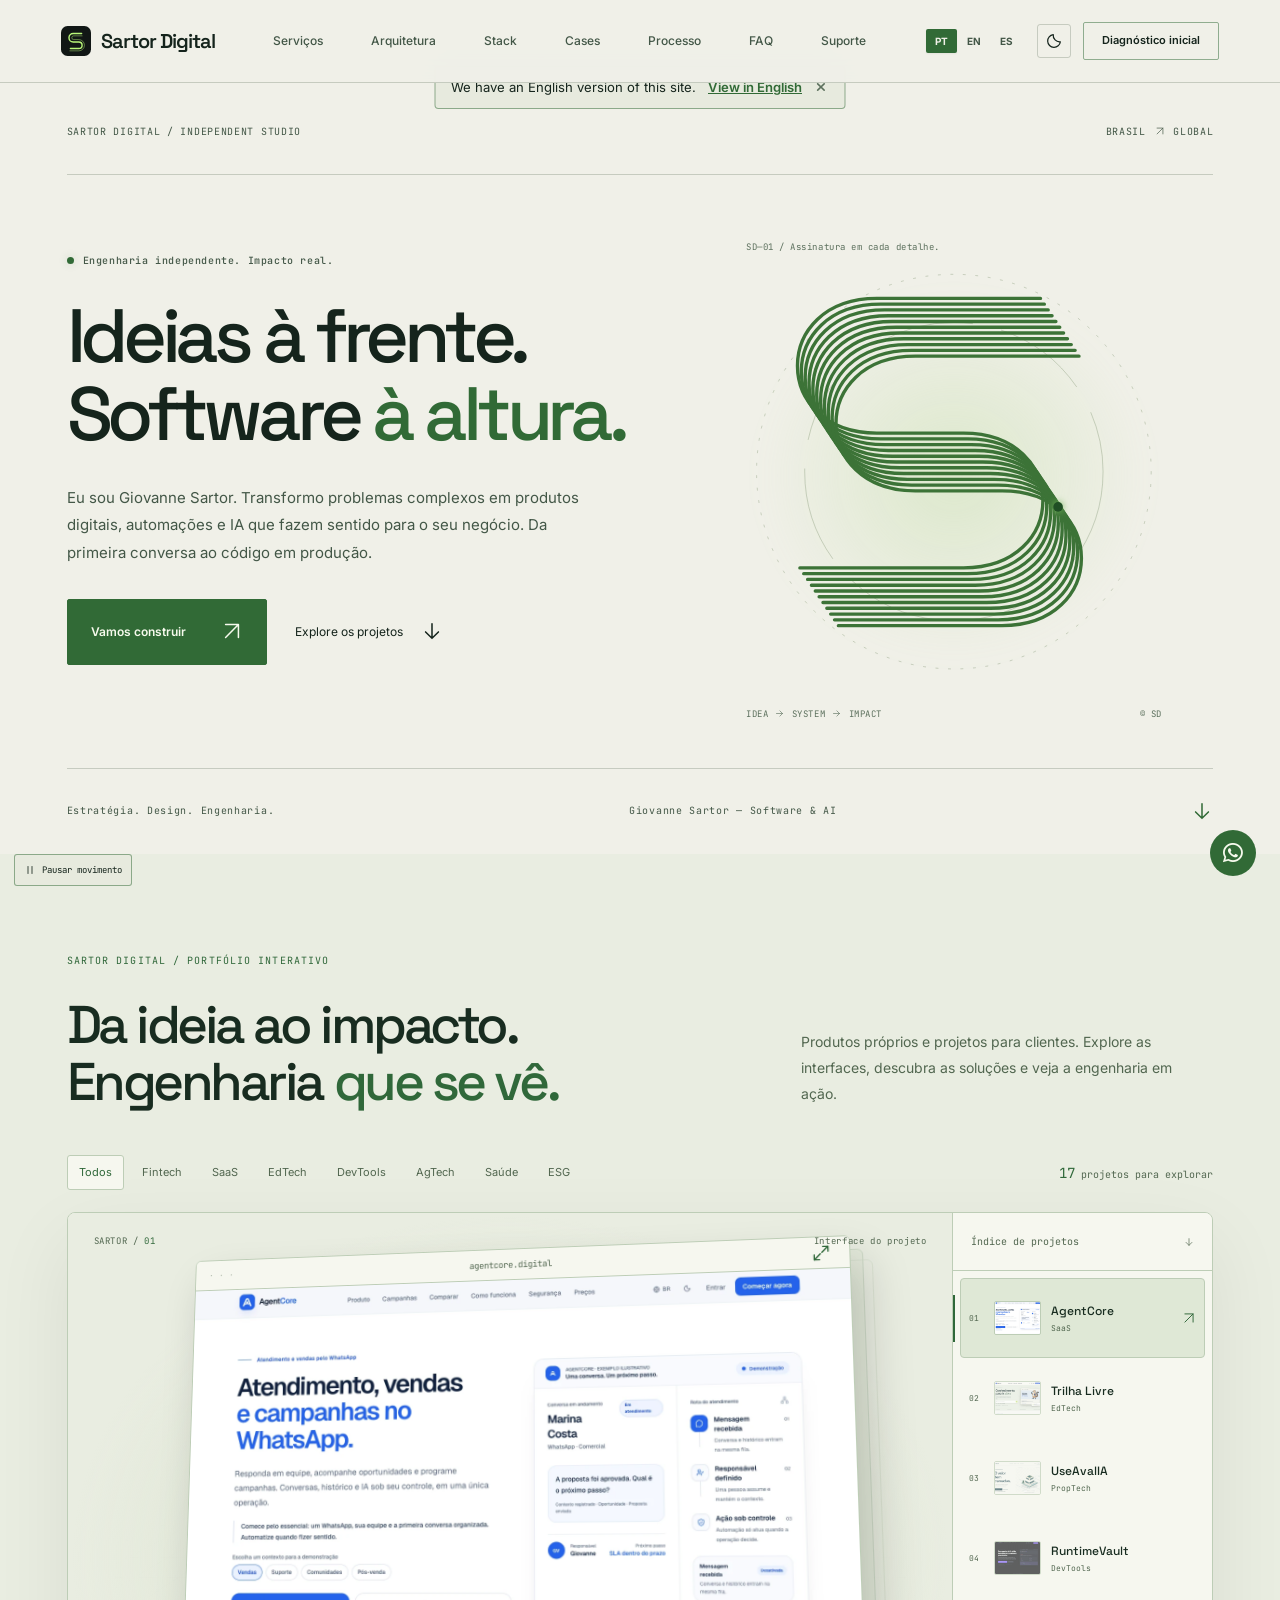
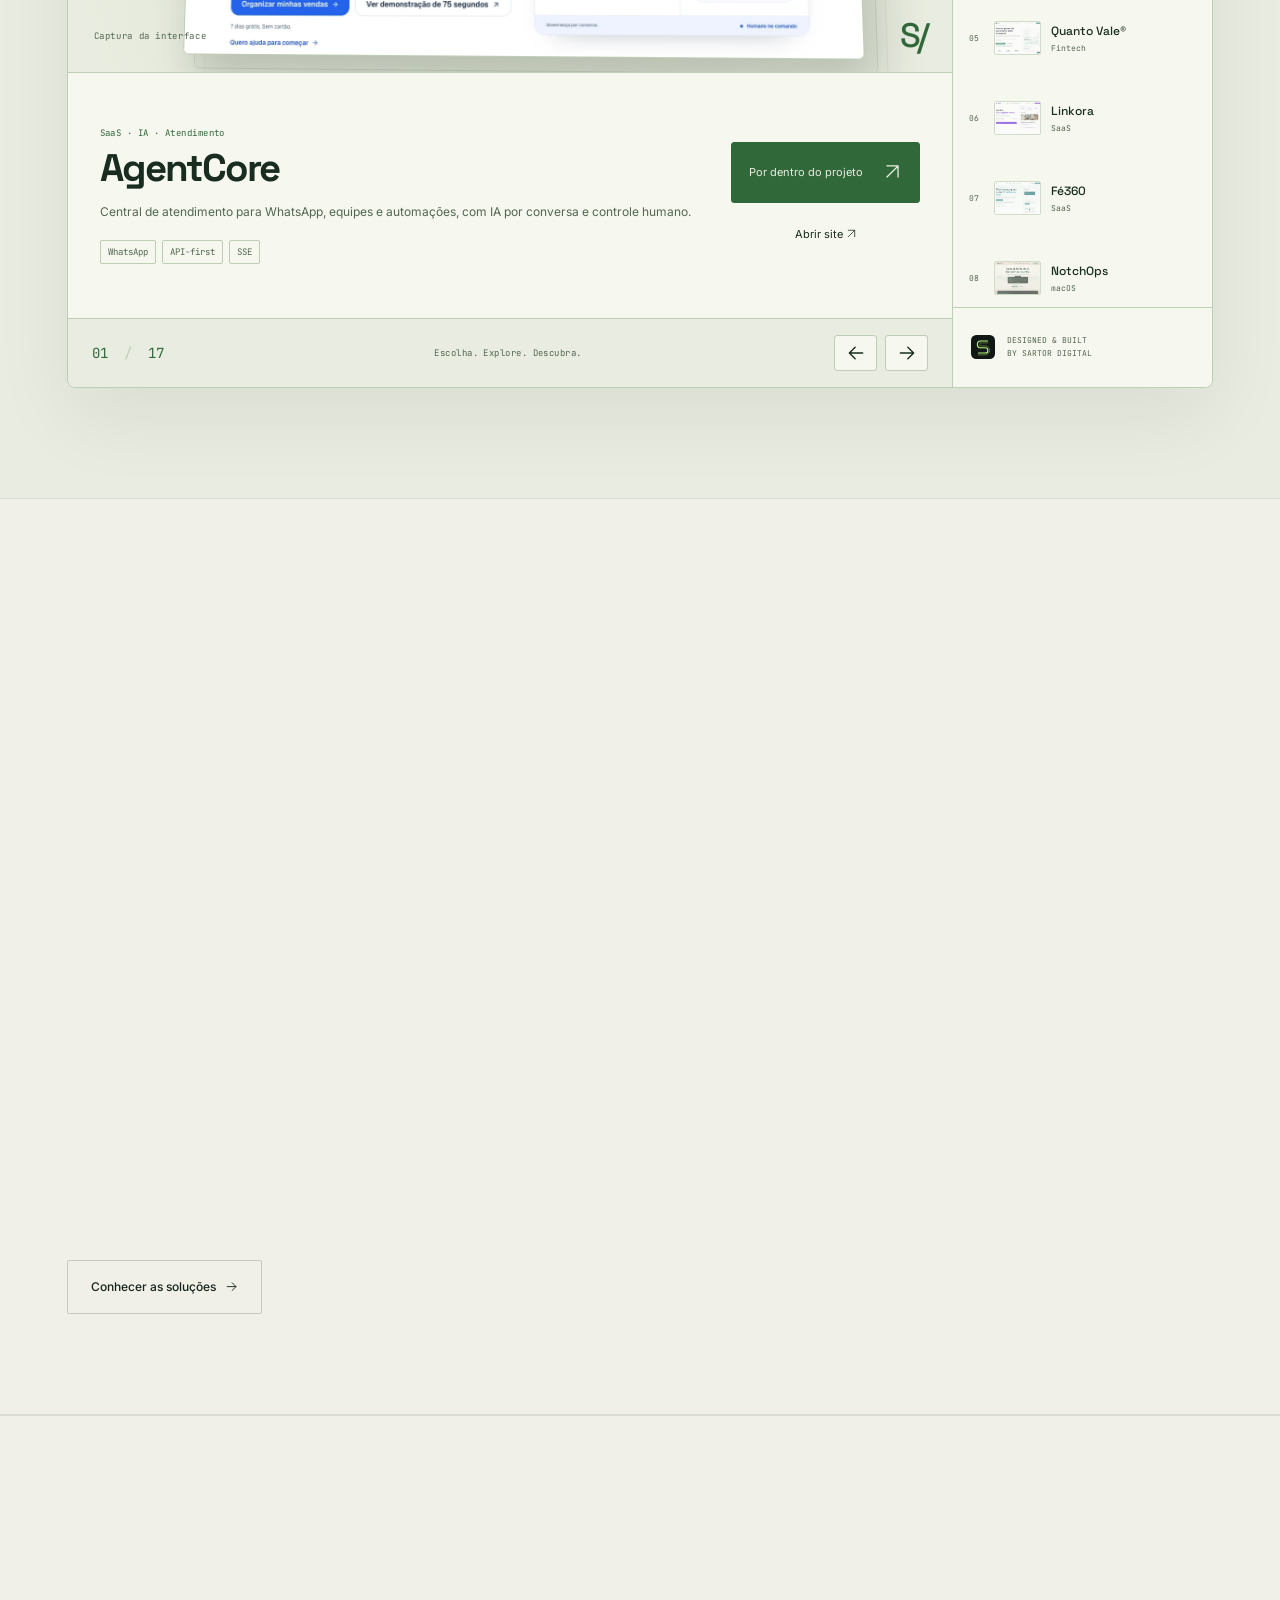
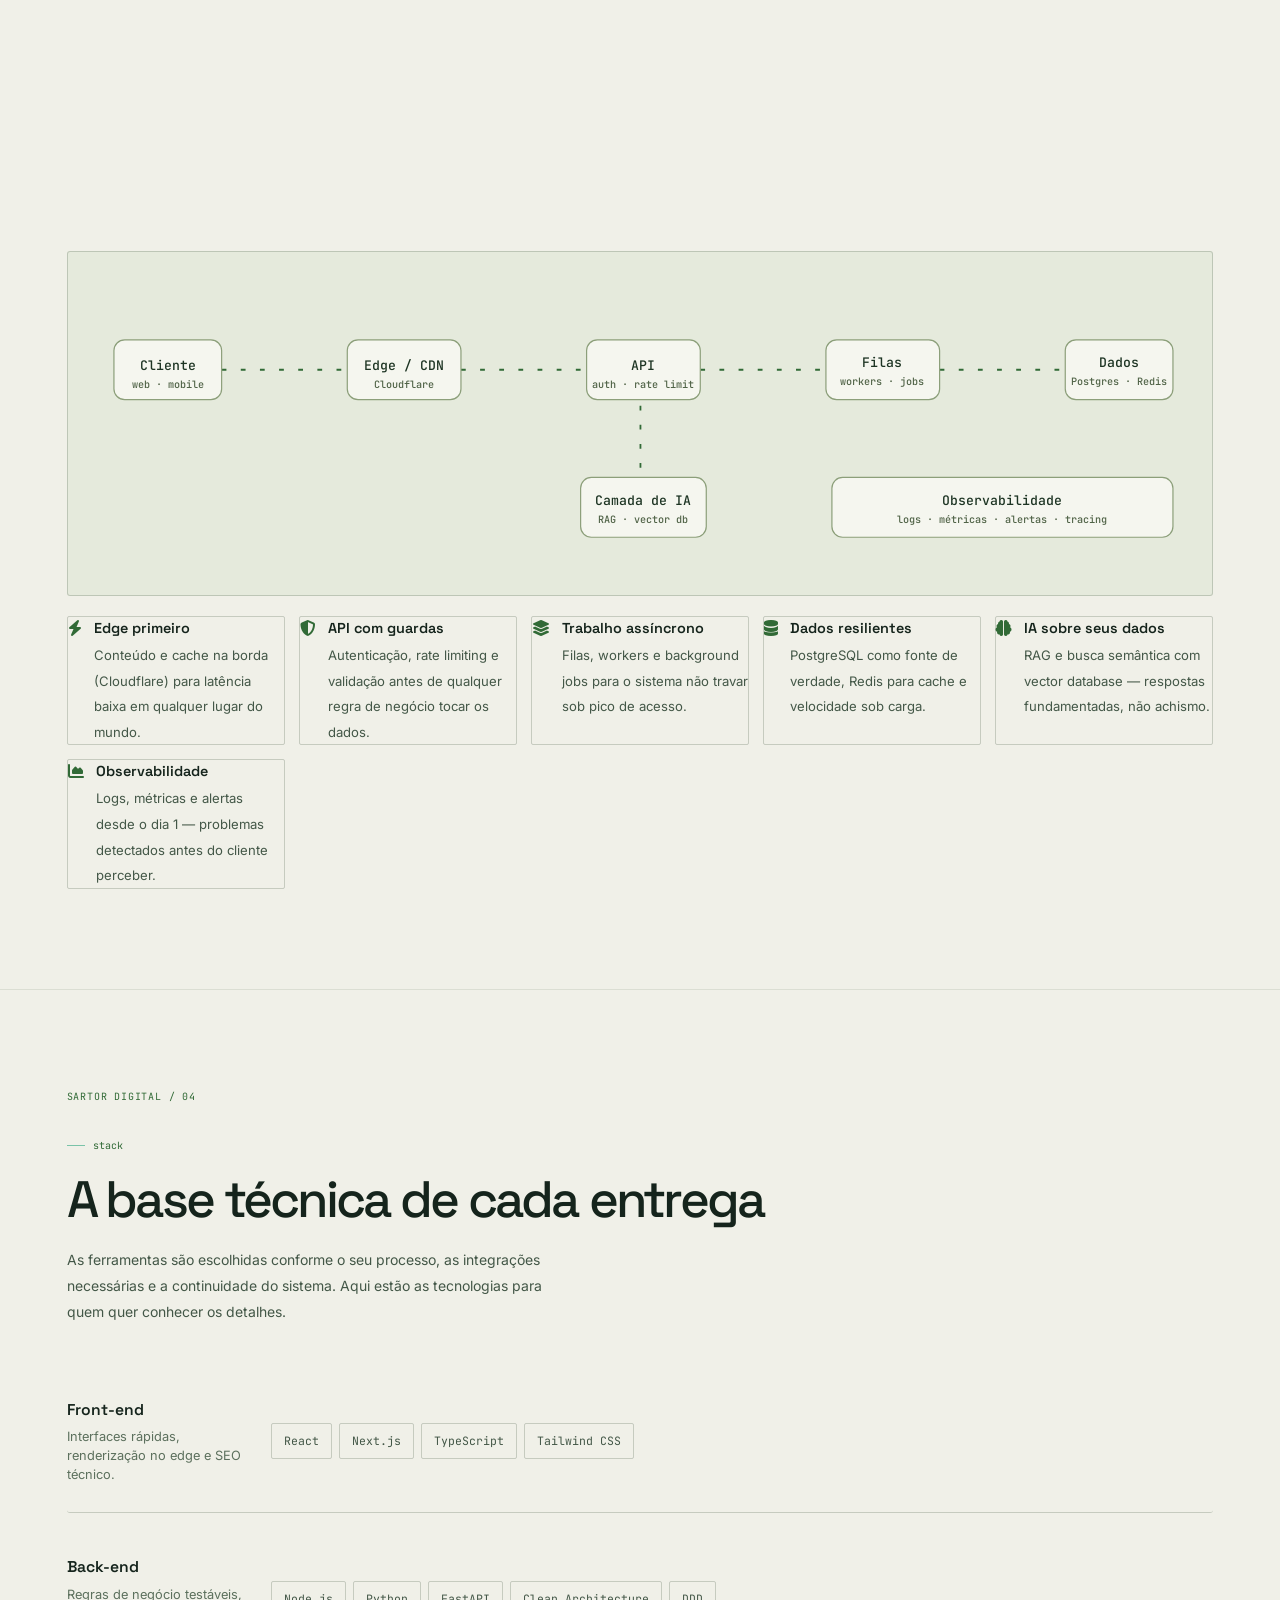
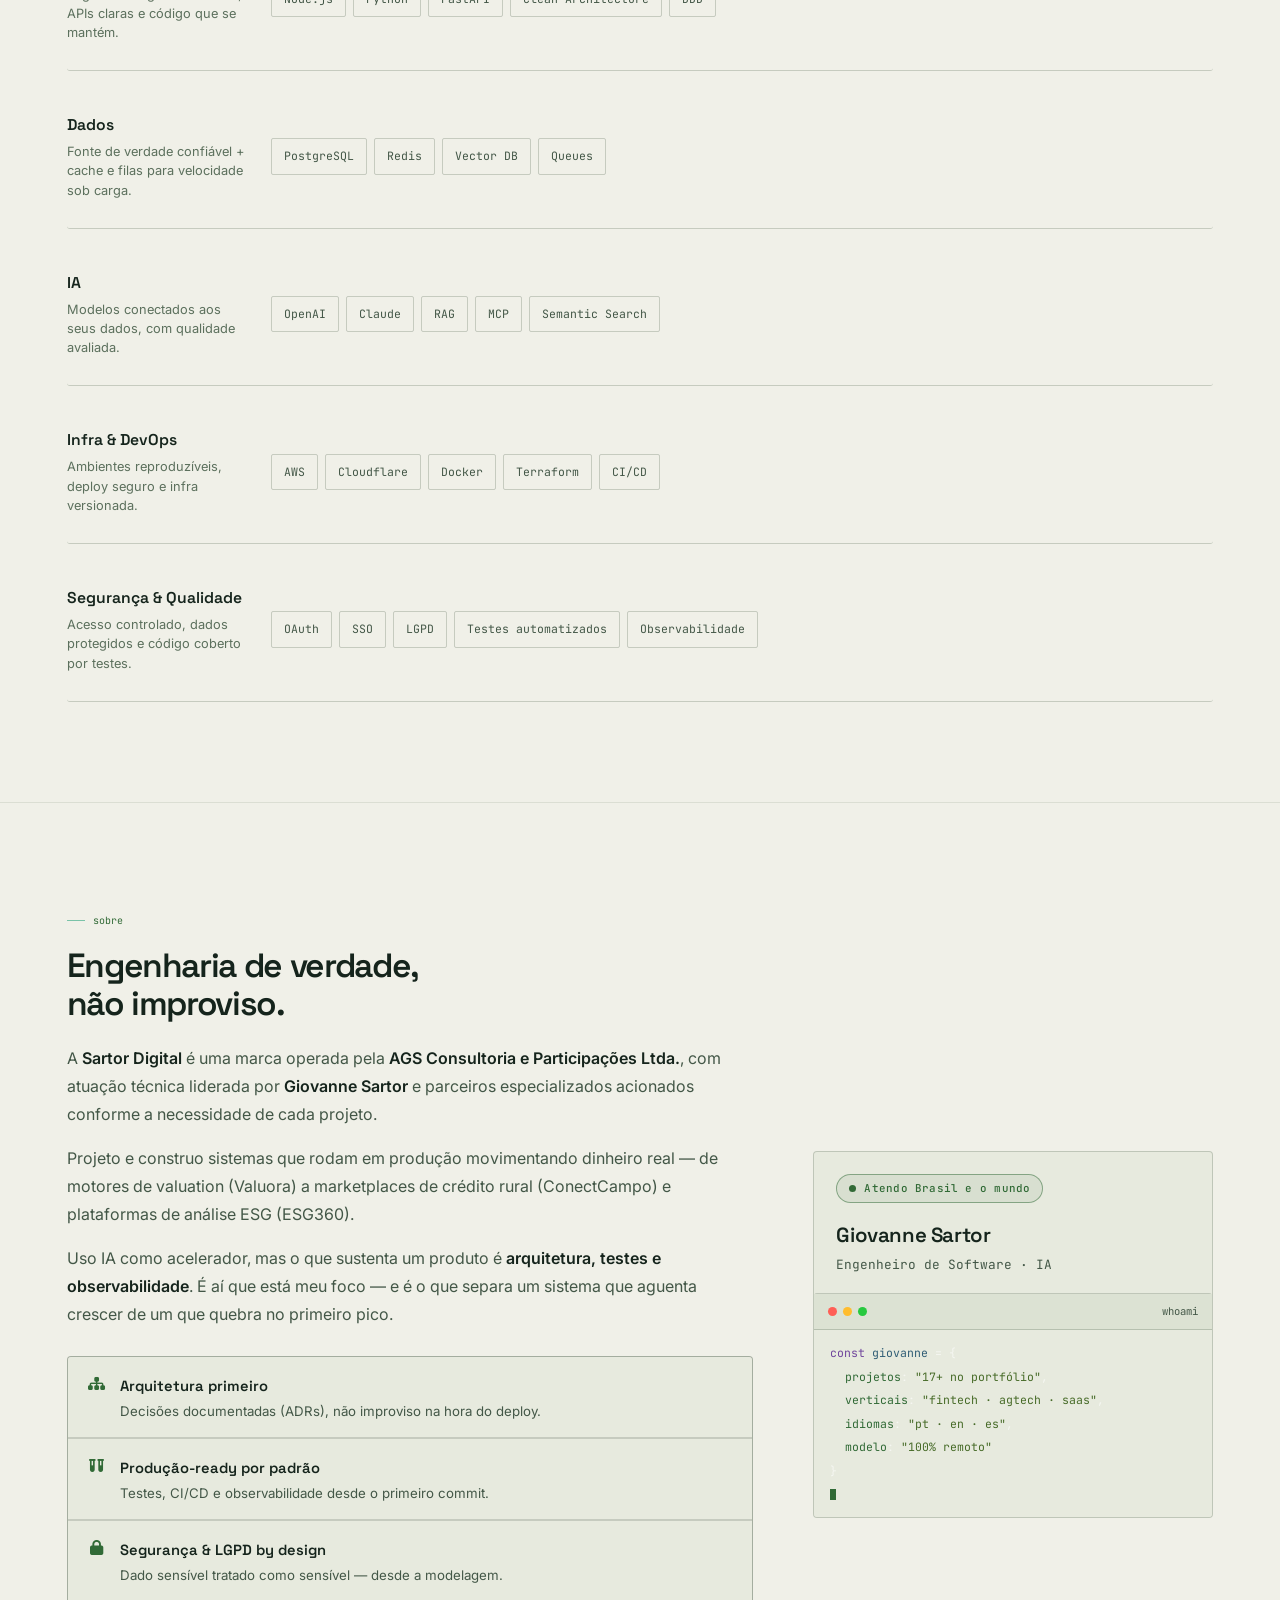
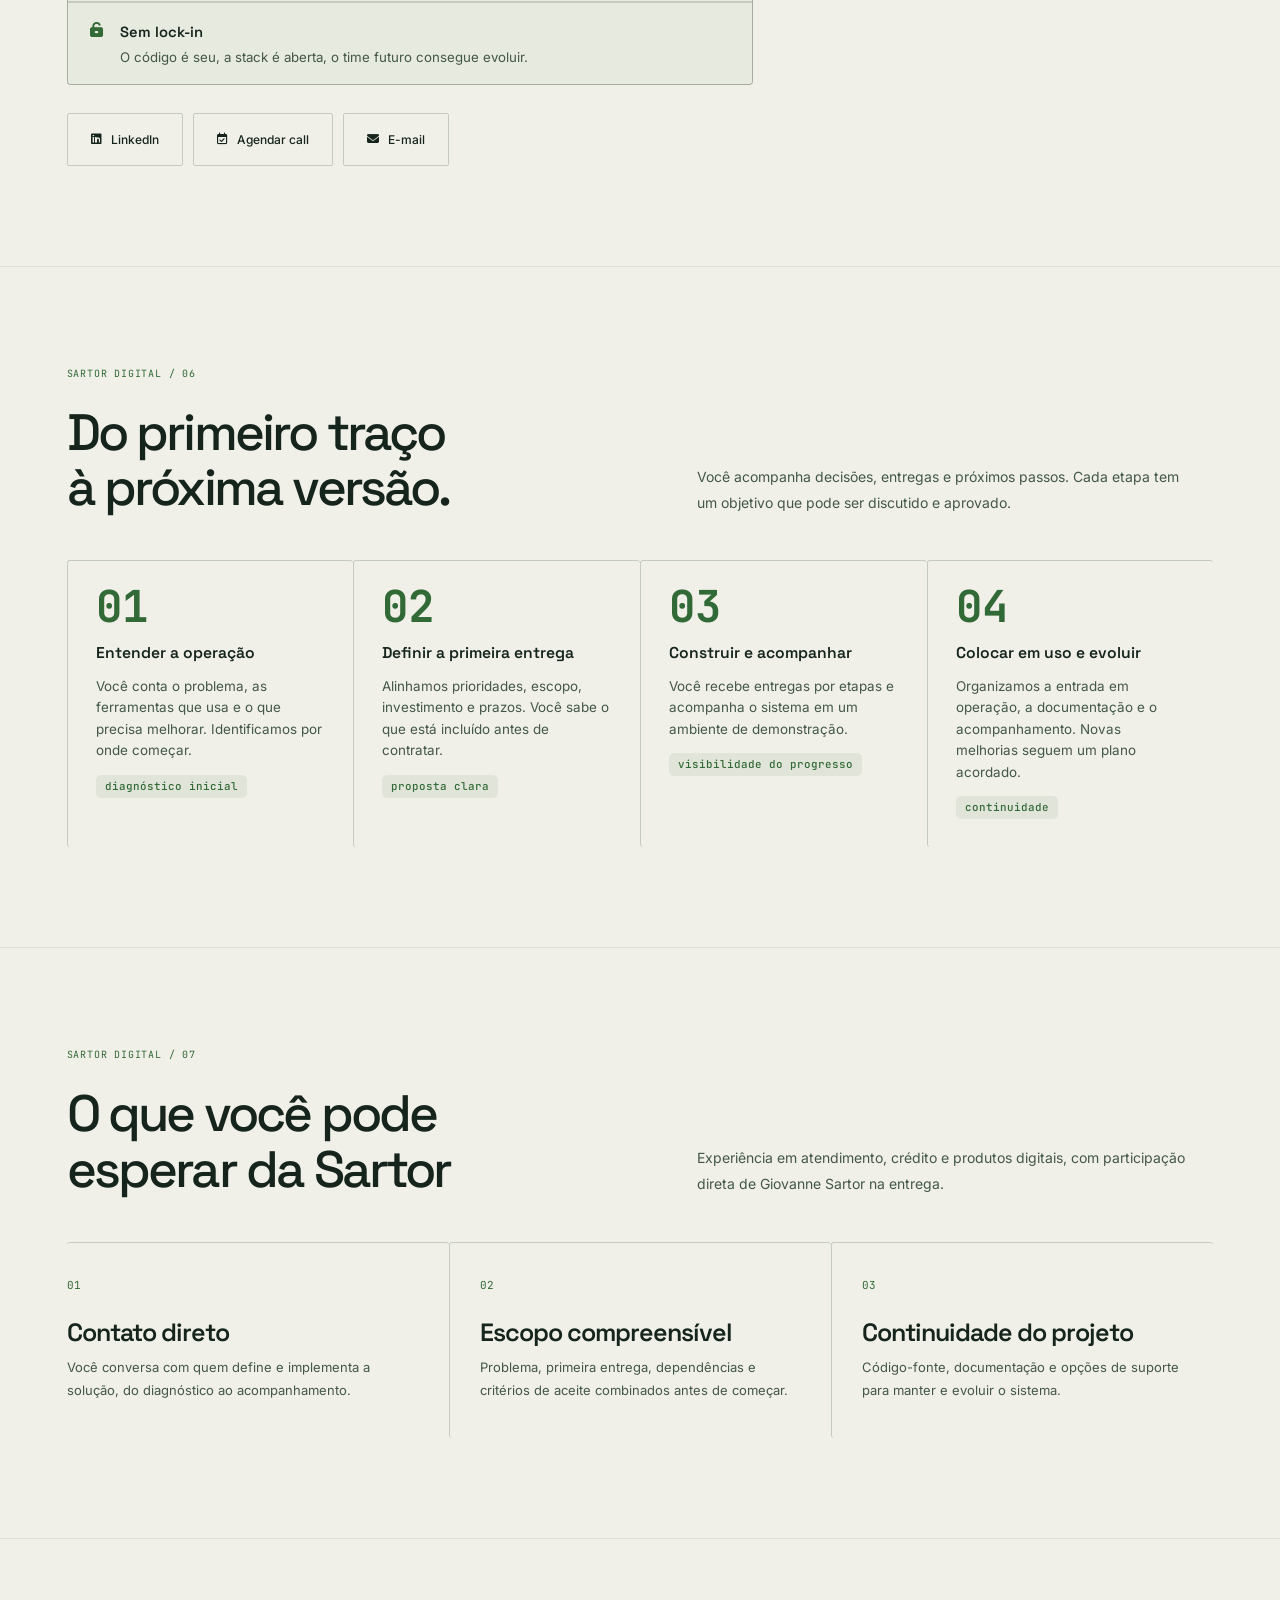
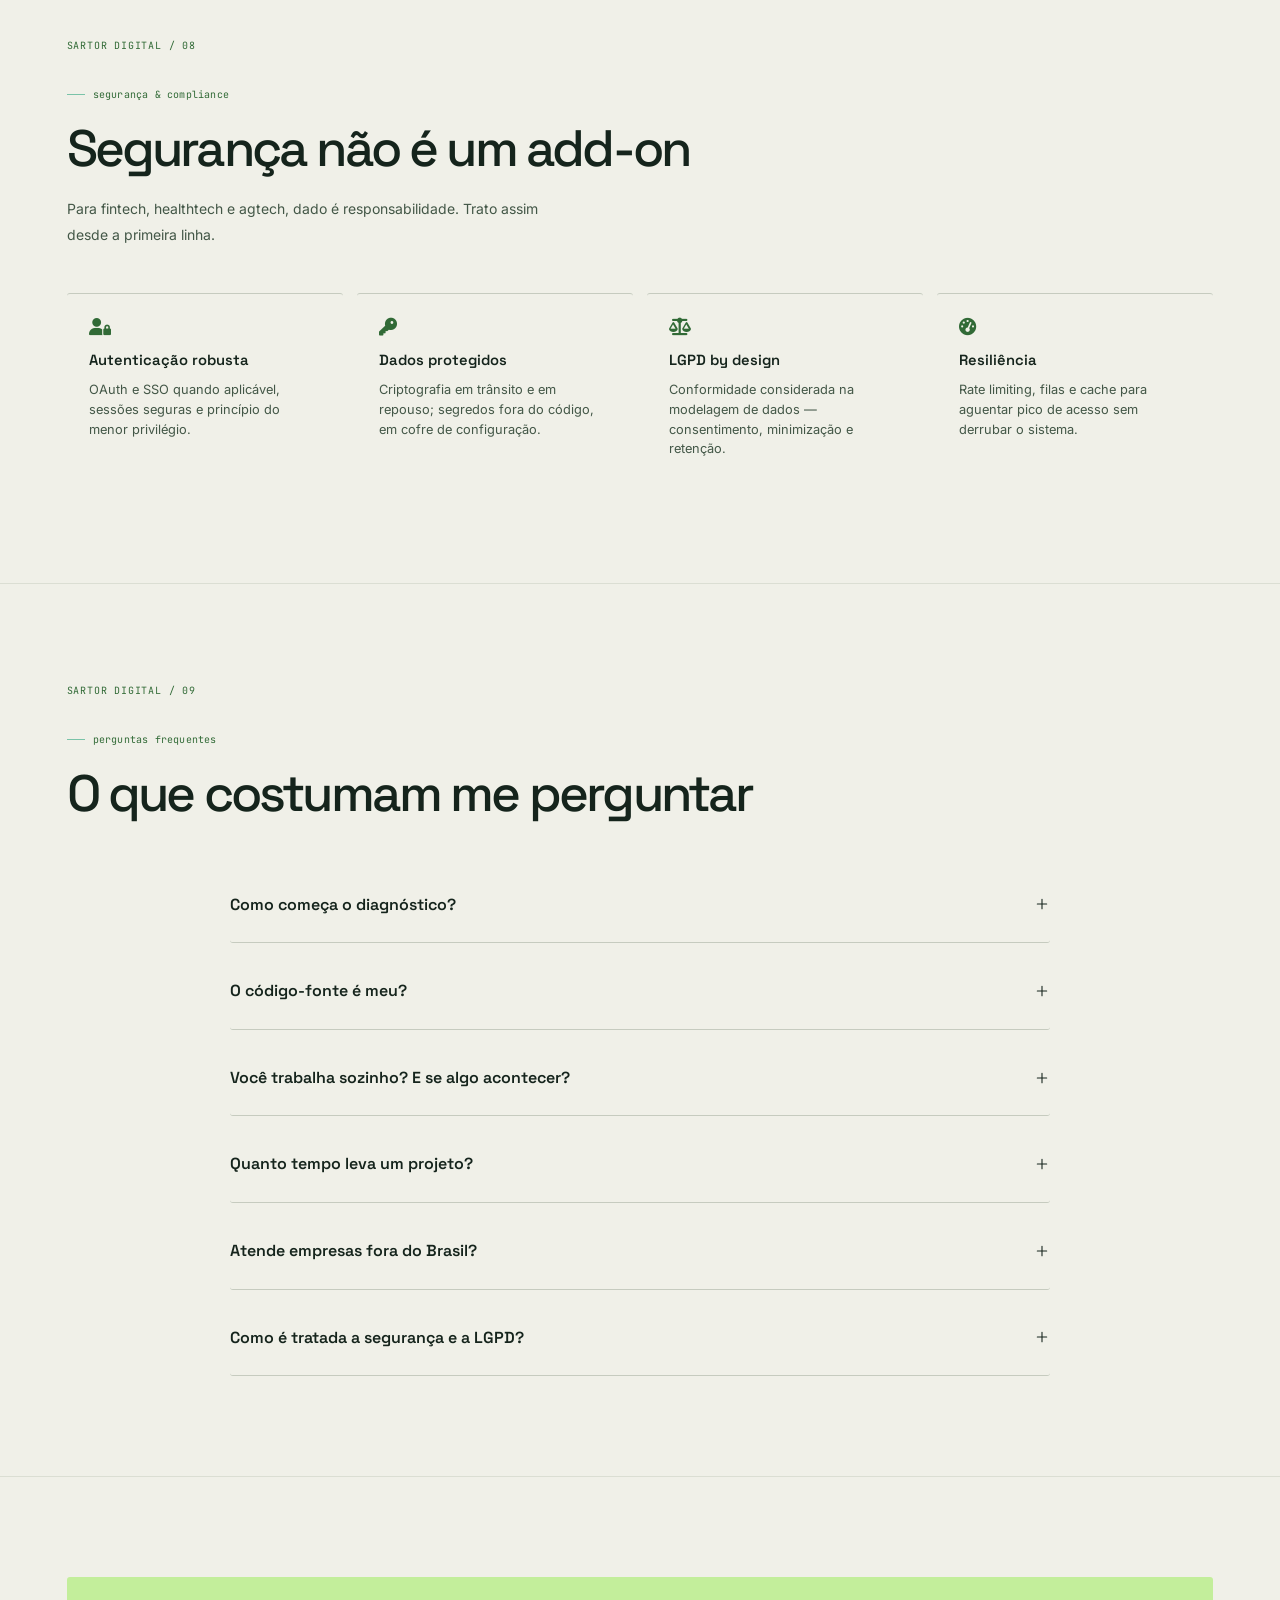
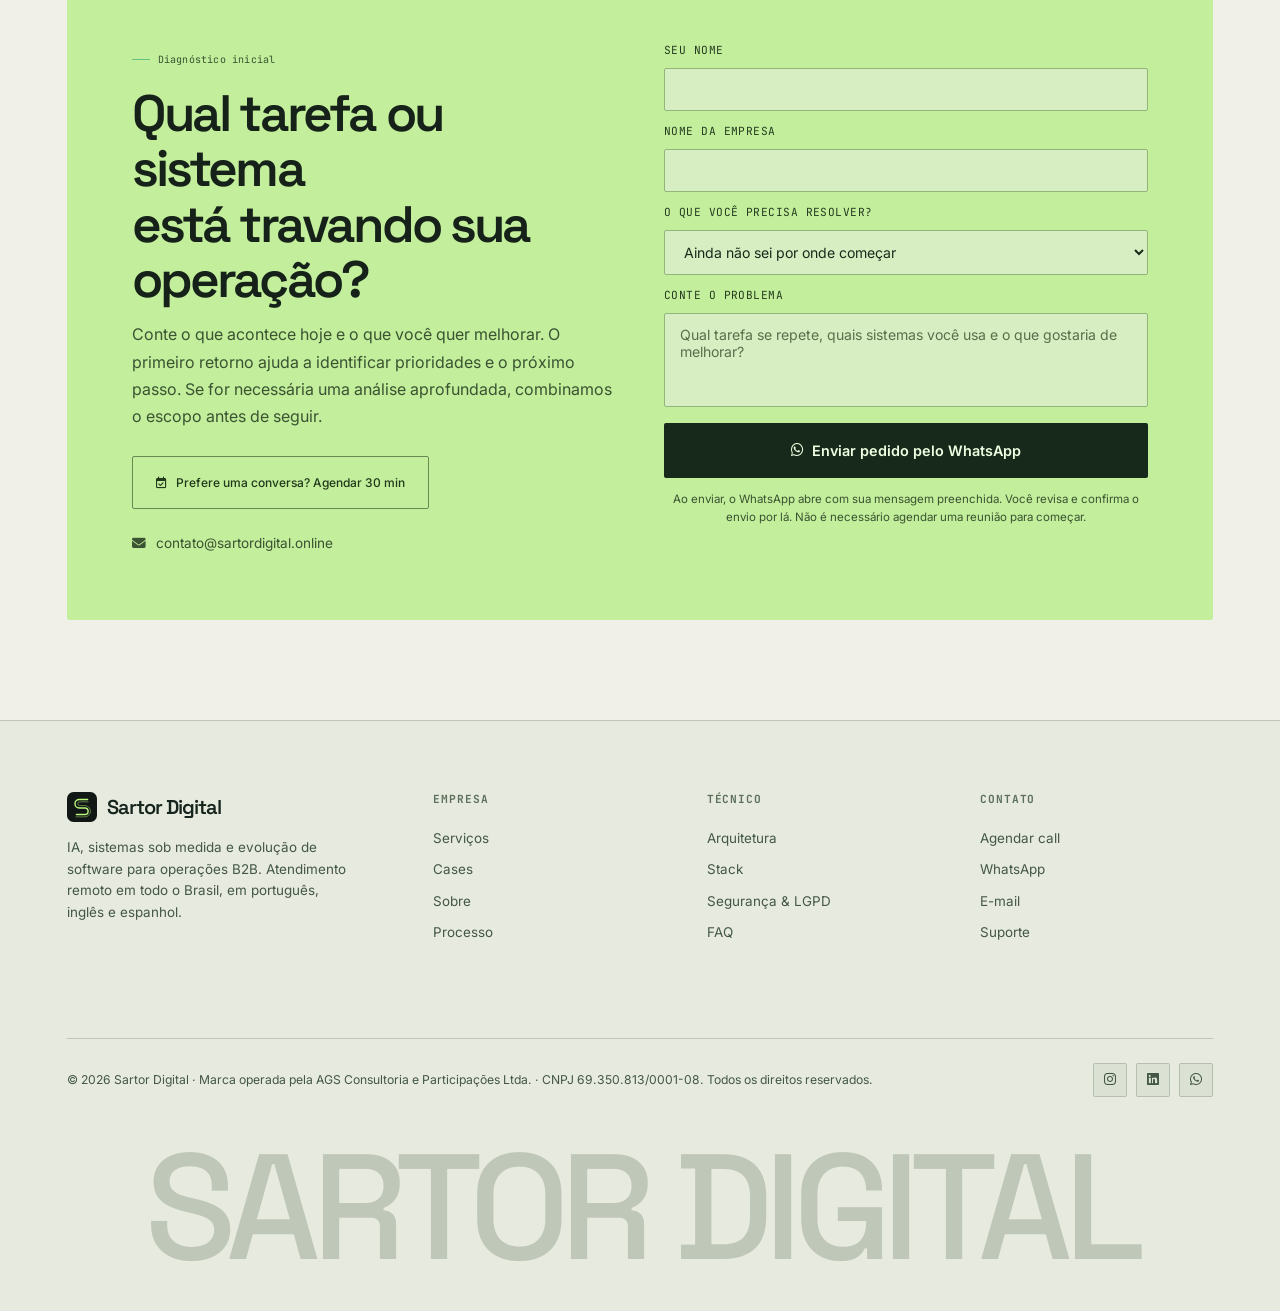
==== commit 8c2d60de: "fix: replace platform emoji glyphs with premium SVG controls across all locales" ====
--- a/index.html
+++ b/index.html
@@ -225,7 +225,7 @@
   .term-body{padding:13px 16px;display:flex;flex-direction:column;gap:4px;line-height:1.7}
   .tl{color:rgba(255,255,255,.6)}.ti{padding-left:15px}
   .c-kw{color:#c792ea}.c-var{color:#82aaff}.c-str{color:#a5e3a0}.c-key{color:#7fd4c9}
-  .cursor::after{content:'▋';color:var(--green);animation:blink 1.1s step-end infinite}
+  .cursor::after{content:'';display:inline-block;width:.45em;height:1em;background:currentColor;vertical-align:-.15em;color:var(--green);animation:blink 1.1s step-end infinite}
   @keyframes blink{0%,100%{opacity:1}50%{opacity:0}}
   .stats-row{position:relative;z-index:2;display:grid;grid-template-columns:repeat(4,1fr);gap:1px;background:var(--border);border:1px solid var(--border);border-radius:var(--radius-lg);margin:72px 0 0;overflow:hidden}
   .stat-box{background:var(--bg-2);padding:30px 22px;text-align:center;transition:background .3s}
@@ -407,7 +407,7 @@
   .pf-modal-link{display:inline-flex;align-items:center;gap:8px;background:var(--green);color:#04120C;padding:11px 22px;border-radius:var(--radius-sm);font-weight:600;font-size:.86rem}
   </style>
 <link href="assets/studio.css?v=3" rel="stylesheet"/><link href="assets/themes.css?v=3" rel="stylesheet"/>
-<link href="assets/explorer.css?v=1" rel="stylesheet"/></head>
+<link href="assets/explorer.css?v=1" rel="stylesheet"/><link href="assets/icons.css?v=20261116" rel="stylesheet"/></head>
 <body class="studio-home"><a class="skip-link" href="#main">Pular para o conteúdo</a>
 <div class="bg-grid"></div>
 <div class="bg-halo"></div>
@@ -429,21 +429,21 @@
 </div>
 <div class="nav-actions">
 <div class="lang-pill"><a class="lang-btn active" href="/">PT</a><a class="lang-btn" href="/en/">EN</a><a class="lang-btn" href="/es/">ES</a></div>
-<button aria-label="Alternar tema" class="theme-toggle" id="themeToggle" title="Alternar tema"><i class="fas fa-moon" id="themeIcon"></i></button>
+<button aria-label="Alternar tema" class="theme-toggle" id="themeToggle" title="Alternar tema"><i aria-hidden="true" class="fas fa-moon" id="themeIcon"></i><svg aria-hidden="true" class="sd-icon sd-theme-sun" data-icon="sun" fill="none" focusable="false" height="24" stroke="currentColor" stroke-linecap="round" stroke-linejoin="round" stroke-width="1.65" viewbox="0 0 24 24" width="24" xmlns="http://www.w3.org/2000/svg"><circle cx="12" cy="12" r="4"></circle><path d="M12 2v2M12 20v2M2 12h2M20 12h2M4.93 4.93l1.42 1.42M17.65 17.65l1.42 1.42M4.93 19.07l1.42-1.42M17.65 6.35l1.42-1.42"></path></svg><svg aria-hidden="true" class="sd-icon sd-theme-moon" data-icon="moon" fill="none" focusable="false" height="24" stroke="currentColor" stroke-linecap="round" stroke-linejoin="round" stroke-width="1.65" viewbox="0 0 24 24" width="24" xmlns="http://www.w3.org/2000/svg"><path d="M20.5 13A8.5 8.5 0 0 1 11 3.5 8.5 8.5 0 1 0 20.5 13Z"></path></svg></button>
 <a class="nav-cta" href="#contato">Diagnóstico inicial</a>
 </div>
-<button aria-label="Menu" class="mob-toggle" id="mobToggle"><i class="fas fa-bars"></i></button>
+<button aria-label="Menu" class="mob-toggle" id="mobToggle"><svg aria-hidden="true" class="sd-icon" data-icon="menu" fill="none" focusable="false" height="24" stroke="currentColor" stroke-linecap="round" stroke-linejoin="round" stroke-width="1.65" viewbox="0 0 24 24" width="24" xmlns="http://www.w3.org/2000/svg"><path d="M4 6h16M4 12h16M4 18h16"></path></svg></button>
 </div>
 </nav>
-<main id="main"><section class="hero" id="home"><div class="wrap"><div class="hero-index"><span>SARTOR DIGITAL / INDEPENDENT STUDIO</span><span>BRASIL ↗ GLOBAL</span></div><div class="hero-inner"><div class="hero-copy"><div class="eyebrow"><span class="eyebrow-dot"></span>Engenharia independente. Impacto real.</div><h1>Ideias à frente.<br/>Software <em>à altura.</em></h1><p class="hero-sub">Eu sou Giovanne Sartor. Transformo problemas complexos em produtos digitais, automações e IA que fazem sentido para o seu negócio. Da primeira conversa ao código em produção.</p><div class="hero-btns"><a class="btn-primary" href="#contato">Vamos construir <span>↗</span></a><a class="hero-work" href="#cases">Explore os projetos <span>↓</span></a></div></div><div aria-hidden="true" class="signature"><span class="art-coordinate">SD—01 / Assinatura em cada detalhe.</span><svg fill="none" viewbox="0 0 540 500"><defs><lineargradient id="signatureGradient" x1="0" x2="1" y1="0" y2="1"><stop stop-color="#e8ffcf"></stop><stop offset=".5" stop-color="#a4ed75"></stop><stop offset="1" stop-color="#24604c"></stop></lineargradient></defs><circle class="orbit" cx="270" cy="250" r="205"></circle><circle class="orbit orbit-two" cx="270" cy="250" r="155"></circle><path class="signature-line" d="M380 100 H210 C100 100 100 240 210 240 H300 C410 240 410 380 300 380 H130" style="--i:0" transform="translate(-20 -30)"></path><path class="signature-line" d="M380 100 H210 C100 100 100 240 210 240 H300 C410 240 410 380 300 380 H130" style="--i:1" transform="translate(-16 -24)"></path><path class="signature-line" d="M380 100 H210 C100 100 100 240 210 240 H300 C410 240 410 380 300 380 H130" style="--i:2" transform="translate(-12 -18)"></path><path class="signature-line" d="M380 100 H210 C100 100 100 240 210 240 H300 C410 240 410 380 300 380 H130" style="--i:3" transform="translate(-8 -12)"></path><path class="signature-line" d="M380 100 H210 C100 100 100 240 210 240 H300 C410 240 410 380 300 380 H130" style="--i:4" transform="translate(-4 -6)"></path><path class="signature-line" d="M380 100 H210 C100 100 100 240 210 240 H300 C410 240 410 380 300 380 H130" style="--i:5" transform="translate(0 0)"></path><path class="signature-line" d="M380 100 H210 C100 100 100 240 210 240 H300 C410 240 410 380 300 380 H130" style="--i:6" transform="translate(4 6)"></path><path class="signature-line" d="M380 100 H210 C100 100 100 240 210 240 H300 C410 240 410 380 300 380 H130" style="--i:7" transform="translate(8 12)"></path><path class="signature-line" d="M380 100 H210 C100 100 100 240 210 240 H300 C410 240 410 380 300 380 H130" style="--i:8" transform="translate(12 18)"></path><path class="signature-line" d="M380 100 H210 C100 100 100 240 210 240 H300 C410 240 410 380 300 380 H130" style="--i:9" transform="translate(16 24)"></path><path class="signature-line" d="M380 100 H210 C100 100 100 240 210 240 H300 C410 240 410 380 300 380 H130" style="--i:10" transform="translate(20 30)"></path><circle class="signal" r="5"><animatemotion dur="6s" path="M380 100 H210 C100 100 100 240 210 240 H300 C410 240 410 380 300 380 H130" repeatcount="indefinite"></animatemotion></circle></svg><div class="art-footer"><span>IDEA → SYSTEM → IMPACT</span><span>© SD</span></div></div></div><div class="hero-bottom"><span>Estratégia. Design. Engenharia.</span><span>Giovanne Sartor — Software &amp; AI</span><a aria-label="Explore os projetos" href="#cases">↓</a></div></div></section><section class="section project-explorer" data-section="01" id="cases"><div class="wrap"><header class="explorer-heading"><span class="chapter">SARTOR DIGITAL / PORTFÓLIO INTERATIVO</span><h2>Da ideia ao impacto.<br/>Engenharia <em>que se vê.</em></h2><p>Produtos próprios e projetos para clientes. Explore as interfaces, descubra as soluções e veja a engenharia em ação.</p></header><div class="explorer-toolbar"><div aria-label="Escolha um projeto" class="explorer-filters" role="group"><button aria-pressed="true" class="explorer-filter" data-category="all" type="button">Todos</button><button aria-pressed="false" class="explorer-filter" data-category="fintech" type="button">Fintech</button><button aria-pressed="false" class="explorer-filter" data-category="saas" type="button">SaaS</button><button aria-pressed="false" class="explorer-filter" data-category="edtech" type="button">EdTech</button><button aria-pressed="false" class="explorer-filter" data-category="devtools" type="button">DevTools</button><button aria-pressed="false" class="explorer-filter" data-category="agtech" type="button">AgTech</button><button aria-pressed="false" class="explorer-filter" data-category="saude" type="button">Saúde</button><button aria-pressed="false" class="explorer-filter" data-category="esg" type="button">ESG</button></div><span class="explorer-total"><b>17</b> projetos para explorar</span></div><div class="explorer-deck"><div class="explorer-main"><div class="explorer-stage" id="project-stage"><div aria-hidden="true" class="stage-grid"></div><div aria-hidden="true" class="stage-orbit"></div><div class="stage-label"><span>SARTOR / <b class="stage-id">01</b></span><span>Interface do projeto</span></div><div class="screen-assembly"><div aria-hidden="true" class="screen-shadow"></div><div class="project-screen"><div class="screen-chrome"><span aria-hidden="true" class="screen-dots">● ● ●</span><span class="screen-domain">agentcore.digital</span><button aria-label="Ampliar interface" class="explorer-zoom" type="button">⤢</button></div><img alt="Captura da interface: AgentCore" class="project-image" height="900" src="assets/cases/agentcore-3723d83724.webp" width="1440"/><p class="image-fallback" hidden="">Prévia indisponível. Acesse o site para conhecer o projeto.</p></div></div><div class="stage-bottom"><span class="stage-caption">Captura da interface</span><span aria-hidden="true" class="stage-signature">S/</span></div></div><article class="project-info"><div class="project-copy"><span class="project-tag">SaaS · IA · Atendimento</span><h3 class="project-title">AgentCore</h3><p class="project-description">Central de atendimento para WhatsApp, equipes e automações, com IA por conversa e controle humano.</p><div class="project-tags"><span>WhatsApp</span><span>API-first</span><span>SSE</span></div></div><div class="project-actions"><button class="explorer-detail" type="button">Por dentro do projeto <span>↗</span></button><a class="explorer-visit" href="https://agentcore.digital/" rel="noopener noreferrer" target="_blank">Abrir site ↗</a></div></article><div class="explorer-navigation"><span class="project-counter">01 <i>/</i> 17</span><span class="navigation-hint">Escolha. Explore. Descubra.</span><div><button aria-label="Projeto anterior" class="explorer-prev" type="button">←</button><button aria-label="Próximo projeto" class="explorer-next" type="button">→</button></div></div></div><aside class="explorer-index"><div class="index-heading"><span>Índice de projetos</span><span>↓</span></div><div aria-label="Escolha um projeto" class="project-list" role="group"><button aria-controls="project-stage" aria-pressed="true" class="project-choice" data-project="0" type="button"><span class="choice-num">01</span><img alt="" height="50" loading="lazy" src="assets/cases/agentcore-3723d83724.webp" width="80"/><span class="choice-label"><strong>AgentCore</strong><small>SaaS</small></span><span aria-hidden="true" class="choice-arrow">↗</span></button><button aria-controls="project-stage" aria-pressed="false" class="project-choice" data-project="1" type="button"><span class="choice-num">02</span><img alt="" height="50" loading="lazy" src="assets/cases/trilhalivre-0be88f0551.webp" width="80"/><span class="choice-label"><strong>Trilha Livre</strong><small>EdTech</small></span><span aria-hidden="true" class="choice-arrow">↗</span></button><button aria-controls="project-stage" aria-pressed="false" class="project-choice" data-project="2" type="button"><span class="choice-num">03</span><img alt="" height="50" loading="lazy" src="assets/cases/useavalia-792bde4913.webp" width="80"/><span class="choice-label"><strong>UseAvalIA</strong><small>PropTech</small></span><span aria-hidden="true" class="choice-arrow">↗</span></button><button aria-controls="project-stage" aria-pressed="false" class="project-choice" data-project="3" type="button"><span class="choice-num">04</span><img alt="" height="50" loading="lazy" src="assets/cases/runtimevault-11726c45de.webp" width="80"/><span class="choice-label"><strong>RuntimeVault</strong><small>DevTools</small></span><span aria-hidden="true" class="choice-arrow">↗</span></button><button aria-controls="project-stage" aria-pressed="false" class="project-choice" data-project="4" type="button"><span class="choice-num">05</span><img alt="" height="50" loading="lazy" src="assets/cases/quantovale-453b8088f4.webp" width="80"/><span class="choice-label"><strong>Quanto Vale®</strong><small>Fintech</small></span><span aria-hidden="true" class="choice-arrow">↗</span></button><button aria-controls="project-stage" aria-pressed="false" class="project-choice" data-project="5" type="button"><span class="choice-num">06</span><img alt="" height="50" loading="lazy" src="assets/cases/linkora-19eb073b17.webp" width="80"/><span class="choice-label"><strong>Linkora</strong><small>SaaS</small></span><span aria-hidden="true" class="choice-arrow">↗</span></button><button aria-controls="project-stage" aria-pressed="false" class="project-choice" data-project="6" type="button"><span class="choice-num">07</span><img alt="" height="50" loading="lazy" src="assets/cases/fe360-69ddeb680c.webp" width="80"/><span class="choice-label"><strong>Fé360</strong><small>SaaS</small></span><span aria-hidden="true" class="choice-arrow">↗</span></button><button aria-controls="project-stage" aria-pressed="false" class="project-choice" data-project="7" type="button"><span class="choice-num">08</span><img alt="" height="50" loading="lazy" src="assets/cases/notchops-b8c077c3d8.webp" width="80"/><span class="choice-label"><strong>NotchOps</strong><small>macOS</small></span><span aria-hidden="true" class="choice-arrow">↗</span></button><button aria-controls="project-stage" aria-pressed="false" class="project-choice" data-project="8" type="button"><span class="choice-num">09</span><img alt="" height="50" loading="lazy" src="assets/cases/valuora-b280d972cf.webp" width="80"/><span class="choice-label"><strong>Valuora</strong><small>Fintech</small></span><span aria-hidden="true" class="choice-arrow">↗</span></button><button aria-controls="project-stage" aria-pressed="false" class="project-choice" data-project="9" type="button"><span class="choice-num">10</span><img alt="" height="50" loading="lazy" src="assets/cases/conectcampo-e6b0308512.webp" width="80"/><span class="choice-label"><strong>ConectCampo</strong><small>AgTech</small></span><span aria-hidden="true" class="choice-arrow">↗</span></button><button aria-controls="project-stage" aria-pressed="false" class="project-choice" data-project="10" type="button"><span class="choice-num">11</span><img alt="" height="50" loading="lazy" src="assets/cases/vexium-c546d690ce.webp" width="80"/><span class="choice-label"><strong>Vexium</strong><small>Fintech</small></span><span aria-hidden="true" class="choice-arrow">↗</span></button><button aria-controls="project-stage" aria-pressed="false" class="project-choice" data-project="11" type="button"><span class="choice-num">12</span><img alt="" height="50" loading="lazy" src="assets/cases/fundflow-c95fd524cb.webp" width="80"/><span class="choice-label"><strong>FundFlow</strong><small>Fintech</small></span><span aria-hidden="true" class="choice-arrow">↗</span></button><button aria-controls="project-stage" aria-pressed="false" class="project-choice" data-project="12" type="button"><span class="choice-num">13</span><img alt="" height="50" loading="lazy" src="assets/cases/esg360-61fd369e35.webp" width="80"/><span class="choice-label"><strong>ESG360</strong><small>ESG</small></span><span aria-hidden="true" class="choice-arrow">↗</span></button><button aria-controls="project-stage" aria-pressed="false" class="project-choice" data-project="13" type="button"><span class="choice-num">14</span><img alt="" height="50" loading="lazy" src="assets/cases/agdigital-edec2e3976.webp" width="80"/><span class="choice-label"><strong>AG Digital</strong><small>Insurtech</small></span><span aria-hidden="true" class="choice-arrow">↗</span></button><button aria-controls="project-stage" aria-pressed="false" class="project-choice" data-project="14" type="button"><span class="choice-num">15</span><img alt="" height="50" loading="lazy" src="assets/cases/buffalo-capital-63bf5297b9.webp" width="80"/><span class="choice-label"><strong>Buffalo Capital</strong><small>Fintech</small></span><span aria-hidden="true" class="choice-arrow">↗</span></button><button aria-controls="project-stage" aria-pressed="false" class="project-choice" data-project="15" type="button"><span class="choice-num">16</span><img alt="" height="50" loading="lazy" src="assets/cases/urus-agro-urbano-f301f0f8b2.webp" width="80"/><span class="choice-label"><strong>Urus Agro e Urbano</strong><small>Fintech</small></span><span aria-hidden="true" class="choice-arrow">↗</span></button><button aria-controls="project-stage" aria-pressed="false" class="project-choice" data-project="16" type="button"><span class="choice-num">17</span><img alt="" height="50" loading="lazy" src="assets/cases/pro-sorrir-0b50270cf8.webp" width="80"/><span class="choice-label"><strong>Pró Sorrir Odontologia</strong><small>Saúde</small></span><span aria-hidden="true" class="choice-arrow">↗</span></button></div><div class="index-footer"><img alt="" height="24" src="assets/signature-mark.svg" width="24"/><span>DESIGNED &amp; BUILT<br/>BY SARTOR DIGITAL</span></div></aside></div><p aria-atomic="true" aria-live="polite" class="explorer-status sr-only"></p></div><dialog aria-labelledby="explorer-dialog-title" class="explorer-dialog"><div class="explorer-dialog-top"><span>SARTOR DIGITAL / <span class="dialog-category"></span></span><button aria-label="Fechar" class="explorer-close" type="button">×</button></div><div class="dialog-body"><h3 id="explorer-dialog-title"></h3><img alt="" class="dialog-image"/><div class="dialog-copy"></div><a class="dialog-visit" rel="noopener noreferrer" target="_blank">Abrir site ↗</a></div></dialog><script id="explorer-data" type="application/json">{"projects": [{"name": "AgentCore", "url": "https://agentcore.digital/", "category": "saas", "tag": "SaaS · IA · Atendimento", "description": "Central de atendimento para WhatsApp, equipes e automações, com IA por conversa e controle humano.", "tags": ["WhatsApp", "API-first", "SSE"], "image": "assets/cases/agentcore-3723d83724.webp", "story": ""}, {"name": "Trilha Livre", "url": "https://trilhalivre.digital/", "category": "edtech", "tag": "EdTech · Produto próprio", "description": "Plataforma de aprendizagem desenvolvida pela Sartor Digital, com cursos, simulados comentados e trilhas de estudo em tecnologia, IA, produtividade e idiomas. Área do aluno para acompanhar o progresso e certificados nos cursos elegíveis.", "tags": ["Cursos", "Simulados", "Trilhas"], "image": "assets/cases/trilhalivre-0be88f0551.webp", "story": ""}, {"name": "UseAvalIA", "url": "https://useavalia.com/", "category": "saas", "tag": "PropTech · SaaS", "description": "Avaliações imobiliárias com comparáveis de mercado, fontes e metodologia explícita. Relatórios revisados e assinados nos planos profissionais; estimativas em JSON na modalidade automatizada por API.", "tags": ["Comparáveis", "PDF", "API"], "image": "assets/cases/useavalia-792bde4913.webp", "story": "<dl class=\"case-story\"><div><dt>Contexto<\/dt><dd>Explicar o preço de um imóvel com referências de mercado e critérios transparentes.<\/dd><\/div><div><dt>Entrega<\/dt><dd>Avaliações com comparáveis, fontes e limitações; relatório com revisão e assinatura nos planos profissionais.<\/dd><\/div><div><dt>Na prática<\/dt><dd>Corretores apresentam a análise ao cliente; equipes podem integrar estimativas em JSON pela API.<\/dd><\/div><\/dl>"}, {"name": "RuntimeVault", "url": "https://runtimevault.dev", "category": "devtools", "tag": "DevTools · IA · Infra", "description": "Camada de evidências de execução para apoiar a investigação de falhas por agentes de IA.", "tags": ["MCP", "SDK", "Replay"], "image": "assets/cases/runtimevault-11726c45de.webp", "story": ""}, {"name": "Quanto Vale®", "url": "https://quantovale.online/", "category": "fintech", "tag": "Fintech · Valuation · SaaS", "description": "Plataforma de valuation com motor DCF v7, benchmarks por setor CNAE, Monte Carlo e laudo auditável com memória de cálculo completa.", "tags": ["DCF v7", "Monte Carlo", "API"], "image": "assets/cases/quantovale-453b8088f4.webp", "story": "<dl class=\"case-story\"><div><dt>Contexto<\/dt><dd>Entender o valor de uma empresa com premissas claras e dados organizados.<\/dd><\/div><div><dt>Entrega<\/dt><dd>Plataforma de valuation com fluxo de caixa descontado, benchmarks setoriais e simulações de Monte Carlo.<\/dd><\/div><div><dt>Na prática<\/dt><dd>O usuário explora cenários e recebe um relatório com a memória de cálculo para apoiar sua decisão.<\/dd><\/div><\/dl>"}, {"name": "Linkora", "url": "https://linkora.vip", "category": "saas", "tag": "SaaS · Link-in-Bio", "description": "Link-in-Bio para criadores e marcas — links, produtos digitais, pagamentos e analytics em tempo real.", "tags": ["Analytics", "Stripe", "Multi-tenant"], "image": "assets/cases/linkora-19eb073b17.webp", "story": "<dl class=\"case-story\"><div><dt>Contexto<\/dt><dd>Reunir a presença digital de criadores e marcas em um endereço fácil de compartilhar.<\/dd><\/div><div><dt>Entrega<\/dt><dd>Página com links, produtos digitais, pagamentos e acompanhamento de acessos em tempo real.<\/dd><\/div><div><dt>Na prática<\/dt><dd>Criadores organizam suas ofertas e acompanham o desempenho de sua página.<\/dd><\/div><\/dl>"}, {"name": "Fé360", "url": "https://fe360.online/", "category": "saas", "tag": "SaaS · Comunidade · IA", "description": "Plataforma que reúne oração, comunidade, diário e IA fundamentada nas Escrituras.", "tags": ["IA", "PWA", "Comunidade"], "image": "assets/cases/fe360-69ddeb680c.webp", "story": ""}, {"name": "NotchOps", "url": "https://notchops.app/", "category": "devtools", "tag": "macOS · DevTools · IA", "description": "Camada nativa para macOS que organiza sinais de agentes de IA, sessões locais e aprovações sem expor prompts, código ou conteúdo do terminal.", "tags": ["SwiftUI", "Local-first", "Event Bus"], "image": "assets/cases/notchops-b8c077c3d8.webp", "story": ""}, {"name": "Valuora", "url": "https://valuora.online", "category": "fintech", "tag": "Fintech · Valuation · SaaS", "description": "Motor de valuation DCF v7.1 com simulação de Monte Carlo, benchmarks setoriais e IA. Relatório de 42 páginas em padrão M&A.", "tags": ["DCF v7.1", "Monte Carlo", "IA"], "image": "assets/cases/valuora-b280d972cf.webp", "story": ""}, {"name": "ConectCampo", "url": "https://conectcampo.digital", "category": "agtech", "tag": "AgTech · Marketplace · Fintech", "description": "Marketplace de crédito rural que conecta produtores a bancos e FIDCs, com matching por IA, score de risco e conformidade LGPD.", "tags": ["AI Matching", "Risk Score", "LGPD"], "image": "assets/cases/conectcampo-e6b0308512.webp", "story": ""}, {"name": "Vexium", "url": "https://vexium.pro", "category": "fintech", "tag": "Fintech · Crypto · IA", "description": "Motor VEX proprietário — 7+ indicadores combinando IA e dados ao vivo da Binance para leitura de mercado em tempo real.", "tags": ["Motor VEX", "Binance API", "Streaming"], "image": "assets/cases/vexium-c546d690ce.webp", "story": ""}, {"name": "FundFlow", "url": "https://fundflow.money", "category": "fintech", "tag": "Fintech · Projeto em desenvolvimento", "description": "Plataforma de captação em desenvolvimento, com método C.A.P.T.A.R. e apoio de IA. Sem oferta de crédito ativa.", "tags": ["C.A.P.T.A.R.", "IA", "Matching"], "image": "assets/cases/fundflow-c95fd524cb.webp", "story": ""}, {"name": "ESG360", "url": "https://esg360.digital", "category": "esg", "tag": "ESG · Sustentabilidade · IA", "description": "Plataforma que traduz score ESG em spread de crédito, WACC e enterprise value, com NLP sobre frameworks GRI e SASB.", "tags": ["NLP", "GRI · SASB", "Financial Score"], "image": "assets/cases/esg360-61fd369e35.webp", "story": ""}, {"name": "AG Digital", "url": "https://agdigital.ag", "category": "fintech", "tag": "Insurtech · Fintech · SaaS", "description": "Plataforma de gestão inteligente de seguros, benefícios e planos financeiros, com painéis e automações.", "tags": ["Seguros", "Dashboards", "SaaS"], "image": "assets/cases/agdigital-edec2e3976.webp", "story": ""}, {"name": "Buffalo Capital", "url": "https://buffalocapital.com.br", "category": "fintech", "tag": "Fintech · Investimentos", "description": "Site institucional com dashboard interativo e integração com APIs financeiras em tempo real.", "tags": ["Dashboard", "APIs Financeiras", "Charts"], "image": "assets/cases/buffalo-capital-63bf5297b9.webp", "story": ""}, {"name": "Urus Agro e Urbano", "url": "https://www.urusagroeurbano.com.br/", "category": "fintech", "tag": "Fintech · Crédito · Site institucional", "description": "Site consultivo para soluções de crédito, com apresentação de parceiros, pré-análise estruturada e conversão direta pelo WhatsApp.", "tags": ["UX/UI", "SEO Local", "Pré-análise"], "image": "assets/cases/urus-agro-urbano-f301f0f8b2.webp", "story": ""}, {"name": "Pró Sorrir Odontologia", "url": "https://prosorrirodontologia.com.br", "category": "saude", "tag": "Saúde · Odontologia", "description": "Site moderno para clínica com 19+ anos — integração WhatsApp, FAQ interativo, SEO local e galeria de casos.", "tags": ["WhatsApp API", "SEO Local"], "image": "assets/cases/pro-sorrir-0b50270cf8.webp", "story": ""}], "labels": {"kicker": "SARTOR DIGITAL / PORTFÓLIO INTERATIVO", "title": "Da ideia ao impacto.<br>Engenharia <em>que se vê.<\/em>", "intro": "Produtos próprios e projetos para clientes. Explore as interfaces, descubra as soluções e veja a engenharia em ação.", "all": "Todos", "pick": "Escolha um projeto", "prev": "Projeto anterior", "next": "Próximo projeto", "open": "Abrir site", "details": "Por dentro do projeto", "zoom": "Ampliar interface", "close": "Fechar", "selected": "Projeto selecionado", "view": "Interface do projeto", "index": "Índice de projetos", "hint": "Escolha. Explore. Descubra.", "count": "projetos para explorar", "capture": "Captura da interface", "empty": "Prévia indisponível. Acesse o site para conhecer o projeto."}}</script><noscript><div class="wrap"><ul><li><a href="https://agentcore.digital/" rel="noopener" target="_blank">AgentCore</a> — Central de atendimento para WhatsApp, equipes e automações, com IA por conversa e controle humano.</li><li><a href="https://trilhalivre.digital/" rel="noopener" target="_blank">Trilha Livre</a> — Plataforma de aprendizagem desenvolvida pela Sartor Digital, com cursos, simulados comentados e trilhas de estudo em tecnologia, IA, produtividade e idiomas. Área do aluno para acompanhar o progresso e certificados nos cursos elegíveis.</li><li><a href="https://useavalia.com/" rel="noopener" target="_blank">UseAvalIA</a> — Avaliações imobiliárias com comparáveis de mercado, fontes e metodologia explícita. Relatórios revisados e assinados nos planos profissionais; estimativas em JSON na modalidade automatizada por API.</li><li><a href="https://runtimevault.dev" rel="noopener" target="_blank">RuntimeVault</a> — Camada de evidências de execução para apoiar a investigação de falhas por agentes de IA.</li><li><a href="https://quantovale.online/" rel="noopener" target="_blank">Quanto Vale®</a> — Plataforma de valuation com motor DCF v7, benchmarks por setor CNAE, Monte Carlo e laudo auditável com memória de cálculo completa.</li><li><a href="https://linkora.vip" rel="noopener" target="_blank">Linkora</a> — Link-in-Bio para criadores e marcas — links, produtos digitais, pagamentos e analytics em tempo real.</li><li><a href="https://fe360.online/" rel="noopener" target="_blank">Fé360</a> — Plataforma que reúne oração, comunidade, diário e IA fundamentada nas Escrituras.</li><li><a href="https://notchops.app/" rel="noopener" target="_blank">NotchOps</a> — Camada nativa para macOS que organiza sinais de agentes de IA, sessões locais e aprovações sem expor prompts, código ou conteúdo do terminal.</li><li><a href="https://valuora.online" rel="noopener" target="_blank">Valuora</a> — Motor de valuation DCF v7.1 com simulação de Monte Carlo, benchmarks setoriais e IA. Relatório de 42 páginas em padrão M&amp;A.</li><li><a href="https://conectcampo.digital" rel="noopener" target="_blank">ConectCampo</a> — Marketplace de crédito rural que conecta produtores a bancos e FIDCs, com matching por IA, score de risco e conformidade LGPD.</li><li><a href="https://vexium.pro" rel="noopener" target="_blank">Vexium</a> — Motor VEX proprietário — 7+ indicadores combinando IA e dados ao vivo da Binance para leitura de mercado em tempo real.</li><li><a href="https://fundflow.money" rel="noopener" target="_blank">FundFlow</a> — Plataforma de captação em desenvolvimento, com método C.A.P.T.A.R. e apoio de IA. Sem oferta de crédito ativa.</li><li><a href="https://esg360.digital" rel="noopener" target="_blank">ESG360</a> — Plataforma que traduz score ESG em spread de crédito, WACC e enterprise value, com NLP sobre frameworks GRI e SASB.</li><li><a href="https://agdigital.ag" rel="noopener" target="_blank">AG Digital</a> — Plataforma de gestão inteligente de seguros, benefícios e planos financeiros, com painéis e automações.</li><li><a href="https://buffalocapital.com.br" rel="noopener" target="_blank">Buffalo Capital</a> — Site institucional com dashboard interativo e integração com APIs financeiras em tempo real.</li><li><a href="https://www.urusagroeurbano.com.br/" rel="noopener" target="_blank">Urus Agro e Urbano</a> — Site consultivo para soluções de crédito, com apresentação de parceiros, pré-análise estruturada e conversão direta pelo WhatsApp.</li><li><a href="https://prosorrirodontologia.com.br" rel="noopener" target="_blank">Pró Sorrir Odontologia</a> — Site moderno para clínica com 19+ anos — integração WhatsApp, FAQ interativo, SEO local e galeria de casos.</li></ul></div></noscript></section><hr class="sec-divider"/><section class="section" data-section="02" id="servicos">
+<main id="main"><section class="hero" id="home"><div class="wrap"><div class="hero-index"><span>SARTOR DIGITAL / INDEPENDENT STUDIO</span><span>BRASIL <svg aria-hidden="true" class="sd-icon" data-icon="arrow-up-right" fill="none" focusable="false" height="24" stroke="currentColor" stroke-linecap="round" stroke-linejoin="round" stroke-width="1.65" viewbox="0 0 24 24" width="24" xmlns="http://www.w3.org/2000/svg"><path d="M5 19 19 5M5 5h14v14"></path></svg> GLOBAL</span></div><div class="hero-inner"><div class="hero-copy"><div class="eyebrow"><span class="eyebrow-dot"></span>Engenharia independente. Impacto real.</div><h1>Ideias à frente.<br/>Software <em>à altura.</em></h1><p class="hero-sub">Eu sou Giovanne Sartor. Transformo problemas complexos em produtos digitais, automações e IA que fazem sentido para o seu negócio. Da primeira conversa ao código em produção.</p><div class="hero-btns"><a class="btn-primary" href="#contato">Vamos construir <span><svg aria-hidden="true" class="sd-icon" data-icon="arrow-up-right" fill="none" focusable="false" height="24" stroke="currentColor" stroke-linecap="round" stroke-linejoin="round" stroke-width="1.65" viewbox="0 0 24 24" width="24" xmlns="http://www.w3.org/2000/svg"><path d="M5 19 19 5M5 5h14v14"></path></svg></span></a><a class="hero-work" href="#cases">Explore os projetos <span><svg aria-hidden="true" class="sd-icon" data-icon="arrow-down" fill="none" focusable="false" height="24" stroke="currentColor" stroke-linecap="round" stroke-linejoin="round" stroke-width="1.65" viewbox="0 0 24 24" width="24" xmlns="http://www.w3.org/2000/svg"><path d="M12 4v16M5 13l7 7 7-7"></path></svg></span></a></div></div><div aria-hidden="true" class="signature"><span class="art-coordinate">SD—01 / Assinatura em cada detalhe.</span><svg fill="none" viewbox="0 0 540 500"><defs><lineargradient id="signatureGradient" x1="0" x2="1" y1="0" y2="1"><stop stop-color="#e8ffcf"></stop><stop offset=".5" stop-color="#a4ed75"></stop><stop offset="1" stop-color="#24604c"></stop></lineargradient></defs><circle class="orbit" cx="270" cy="250" r="205"></circle><circle class="orbit orbit-two" cx="270" cy="250" r="155"></circle><path class="signature-line" d="M380 100 H210 C100 100 100 240 210 240 H300 C410 240 410 380 300 380 H130" style="--i:0" transform="translate(-20 -30)"></path><path class="signature-line" d="M380 100 H210 C100 100 100 240 210 240 H300 C410 240 410 380 300 380 H130" style="--i:1" transform="translate(-16 -24)"></path><path class="signature-line" d="M380 100 H210 C100 100 100 240 210 240 H300 C410 240 410 380 300 380 H130" style="--i:2" transform="translate(-12 -18)"></path><path class="signature-line" d="M380 100 H210 C100 100 100 240 210 240 H300 C410 240 410 380 300 380 H130" style="--i:3" transform="translate(-8 -12)"></path><path class="signature-line" d="M380 100 H210 C100 100 100 240 210 240 H300 C410 240 410 380 300 380 H130" style="--i:4" transform="translate(-4 -6)"></path><path class="signature-line" d="M380 100 H210 C100 100 100 240 210 240 H300 C410 240 410 380 300 380 H130" style="--i:5" transform="translate(0 0)"></path><path class="signature-line" d="M380 100 H210 C100 100 100 240 210 240 H300 C410 240 410 380 300 380 H130" style="--i:6" transform="translate(4 6)"></path><path class="signature-line" d="M380 100 H210 C100 100 100 240 210 240 H300 C410 240 410 380 300 380 H130" style="--i:7" transform="translate(8 12)"></path><path class="signature-line" d="M380 100 H210 C100 100 100 240 210 240 H300 C410 240 410 380 300 380 H130" style="--i:8" transform="translate(12 18)"></path><path class="signature-line" d="M380 100 H210 C100 100 100 240 210 240 H300 C410 240 410 380 300 380 H130" style="--i:9" transform="translate(16 24)"></path><path class="signature-line" d="M380 100 H210 C100 100 100 240 210 240 H300 C410 240 410 380 300 380 H130" style="--i:10" transform="translate(20 30)"></path><circle class="signal" r="5"><animatemotion dur="6s" path="M380 100 H210 C100 100 100 240 210 240 H300 C410 240 410 380 300 380 H130" repeatcount="indefinite"></animatemotion></circle></svg><div class="art-footer"><span>IDEA <svg aria-hidden="true" class="sd-icon" data-icon="arrow-right" fill="none" focusable="false" height="24" stroke="currentColor" stroke-linecap="round" stroke-linejoin="round" stroke-width="1.65" viewbox="0 0 24 24" width="24" xmlns="http://www.w3.org/2000/svg"><path d="M4 12h16M13 5l7 7-7 7"></path></svg> SYSTEM <svg aria-hidden="true" class="sd-icon" data-icon="arrow-right" fill="none" focusable="false" height="24" stroke="currentColor" stroke-linecap="round" stroke-linejoin="round" stroke-width="1.65" viewbox="0 0 24 24" width="24" xmlns="http://www.w3.org/2000/svg"><path d="M4 12h16M13 5l7 7-7 7"></path></svg> IMPACT</span><span>© SD</span></div></div></div><div class="hero-bottom"><span>Estratégia. Design. Engenharia.</span><span>Giovanne Sartor — Software &amp; AI</span><a aria-label="Explore os projetos" href="#cases"><svg aria-hidden="true" class="sd-icon" data-icon="arrow-down" fill="none" focusable="false" height="24" stroke="currentColor" stroke-linecap="round" stroke-linejoin="round" stroke-width="1.65" viewbox="0 0 24 24" width="24" xmlns="http://www.w3.org/2000/svg"><path d="M12 4v16M5 13l7 7 7-7"></path></svg></a></div></div></section><section class="section project-explorer" data-section="01" id="cases"><div class="wrap"><header class="explorer-heading"><span class="chapter">SARTOR DIGITAL / PORTFÓLIO INTERATIVO</span><h2>Da ideia ao impacto.<br/>Engenharia <em>que se vê.</em></h2><p>Produtos próprios e projetos para clientes. Explore as interfaces, descubra as soluções e veja a engenharia em ação.</p></header><div class="explorer-toolbar"><div aria-label="Escolha um projeto" class="explorer-filters" role="group"><button aria-pressed="true" class="explorer-filter" data-category="all" type="button">Todos</button><button aria-pressed="false" class="explorer-filter" data-category="fintech" type="button">Fintech</button><button aria-pressed="false" class="explorer-filter" data-category="saas" type="button">SaaS</button><button aria-pressed="false" class="explorer-filter" data-category="edtech" type="button">EdTech</button><button aria-pressed="false" class="explorer-filter" data-category="devtools" type="button">DevTools</button><button aria-pressed="false" class="explorer-filter" data-category="agtech" type="button">AgTech</button><button aria-pressed="false" class="explorer-filter" data-category="saude" type="button">Saúde</button><button aria-pressed="false" class="explorer-filter" data-category="esg" type="button">ESG</button></div><span class="explorer-total"><b>17</b> projetos para explorar</span></div><div class="explorer-deck"><div class="explorer-main"><div class="explorer-stage" id="project-stage"><div aria-hidden="true" class="stage-grid"></div><div aria-hidden="true" class="stage-orbit"></div><div class="stage-label"><span>SARTOR / <b class="stage-id">01</b></span><span>Interface do projeto</span></div><div class="screen-assembly"><div aria-hidden="true" class="screen-shadow"></div><div class="project-screen"><div class="screen-chrome"><span aria-hidden="true" class="screen-dots"><svg aria-hidden="true" class="sd-icon" data-icon="dot" fill="none" focusable="false" height="24" stroke="currentColor" stroke-linecap="round" stroke-linejoin="round" stroke-width="1.65" viewbox="0 0 24 24" width="24" xmlns="http://www.w3.org/2000/svg"><circle cx="12" cy="12" fill="currentColor" r="3" stroke="none"></circle></svg> <svg aria-hidden="true" class="sd-icon" data-icon="dot" fill="none" focusable="false" height="24" stroke="currentColor" stroke-linecap="round" stroke-linejoin="round" stroke-width="1.65" viewbox="0 0 24 24" width="24" xmlns="http://www.w3.org/2000/svg"><circle cx="12" cy="12" fill="currentColor" r="3" stroke="none"></circle></svg> <svg aria-hidden="true" class="sd-icon" data-icon="dot" fill="none" focusable="false" height="24" stroke="currentColor" stroke-linecap="round" stroke-linejoin="round" stroke-width="1.65" viewbox="0 0 24 24" width="24" xmlns="http://www.w3.org/2000/svg"><circle cx="12" cy="12" fill="currentColor" r="3" stroke="none"></circle></svg></span><span class="screen-domain">agentcore.digital</span><button aria-label="Ampliar interface" class="explorer-zoom" type="button"><svg aria-hidden="true" class="sd-icon" data-icon="expand" fill="none" focusable="false" height="24" stroke="currentColor" stroke-linecap="round" stroke-linejoin="round" stroke-width="1.65" viewbox="0 0 24 24" width="24" xmlns="http://www.w3.org/2000/svg"><path d="M14 4h6v6M20 4l-7 7M10 20H4v-6M4 20l7-7"></path></svg></button></div><img alt="Captura da interface: AgentCore" class="project-image" height="900" src="assets/cases/agentcore-3723d83724.webp" width="1440"/><p class="image-fallback" hidden="">Prévia indisponível. Acesse o site para conhecer o projeto.</p></div></div><div class="stage-bottom"><span class="stage-caption">Captura da interface</span><span aria-hidden="true" class="stage-signature">S/</span></div></div><article class="project-info"><div class="project-copy"><span class="project-tag">SaaS · IA · Atendimento</span><h3 class="project-title">AgentCore</h3><p class="project-description">Central de atendimento para WhatsApp, equipes e automações, com IA por conversa e controle humano.</p><div class="project-tags"><span>WhatsApp</span><span>API-first</span><span>SSE</span></div></div><div class="project-actions"><button class="explorer-detail" type="button">Por dentro do projeto <span><svg aria-hidden="true" class="sd-icon" data-icon="arrow-up-right" fill="none" focusable="false" height="24" stroke="currentColor" stroke-linecap="round" stroke-linejoin="round" stroke-width="1.65" viewbox="0 0 24 24" width="24" xmlns="http://www.w3.org/2000/svg"><path d="M5 19 19 5M5 5h14v14"></path></svg></span></button><a class="explorer-visit" href="https://agentcore.digital/" rel="noopener noreferrer" target="_blank">Abrir site <svg aria-hidden="true" class="sd-icon" data-icon="arrow-up-right" fill="none" focusable="false" height="24" stroke="currentColor" stroke-linecap="round" stroke-linejoin="round" stroke-width="1.65" viewbox="0 0 24 24" width="24" xmlns="http://www.w3.org/2000/svg"><path d="M5 19 19 5M5 5h14v14"></path></svg></a></div></article><div class="explorer-navigation"><span class="project-counter">01 <i>/</i> 17</span><span class="navigation-hint">Escolha. Explore. Descubra.</span><div><button aria-label="Projeto anterior" class="explorer-prev" type="button"><svg aria-hidden="true" class="sd-icon" data-icon="arrow-left" fill="none" focusable="false" height="24" stroke="currentColor" stroke-linecap="round" stroke-linejoin="round" stroke-width="1.65" viewbox="0 0 24 24" width="24" xmlns="http://www.w3.org/2000/svg"><path d="M20 12H4M11 5l-7 7 7 7"></path></svg></button><button aria-label="Próximo projeto" class="explorer-next" type="button"><svg aria-hidden="true" class="sd-icon" data-icon="arrow-right" fill="none" focusable="false" height="24" stroke="currentColor" stroke-linecap="round" stroke-linejoin="round" stroke-width="1.65" viewbox="0 0 24 24" width="24" xmlns="http://www.w3.org/2000/svg"><path d="M4 12h16M13 5l7 7-7 7"></path></svg></button></div></div></div><aside class="explorer-index"><div class="index-heading"><span>Índice de projetos</span><span><svg aria-hidden="true" class="sd-icon" data-icon="arrow-down" fill="none" focusable="false" height="24" stroke="currentColor" stroke-linecap="round" stroke-linejoin="round" stroke-width="1.65" viewbox="0 0 24 24" width="24" xmlns="http://www.w3.org/2000/svg"><path d="M12 4v16M5 13l7 7 7-7"></path></svg></span></div><div aria-label="Escolha um projeto" class="project-list" role="group"><button aria-controls="project-stage" aria-pressed="true" class="project-choice" data-project="0" type="button"><span class="choice-num">01</span><img alt="" height="50" loading="lazy" src="assets/cases/agentcore-3723d83724.webp" width="80"/><span class="choice-label"><strong>AgentCore</strong><small>SaaS</small></span><span aria-hidden="true" class="choice-arrow"><svg aria-hidden="true" class="sd-icon" data-icon="arrow-up-right" fill="none" focusable="false" height="24" stroke="currentColor" stroke-linecap="round" stroke-linejoin="round" stroke-width="1.65" viewbox="0 0 24 24" width="24" xmlns="http://www.w3.org/2000/svg"><path d="M5 19 19 5M5 5h14v14"></path></svg></span></button><button aria-controls="project-stage" aria-pressed="false" class="project-choice" data-project="1" type="button"><span class="choice-num">02</span><img alt="" height="50" loading="lazy" src="assets/cases/trilhalivre-0be88f0551.webp" width="80"/><span class="choice-label"><strong>Trilha Livre</strong><small>EdTech</small></span><span aria-hidden="true" class="choice-arrow"><svg aria-hidden="true" class="sd-icon" data-icon="arrow-up-right" fill="none" focusable="false" height="24" stroke="currentColor" stroke-linecap="round" stroke-linejoin="round" stroke-width="1.65" viewbox="0 0 24 24" width="24" xmlns="http://www.w3.org/2000/svg"><path d="M5 19 19 5M5 5h14v14"></path></svg></span></button><button aria-controls="project-stage" aria-pressed="false" class="project-choice" data-project="2" type="button"><span class="choice-num">03</span><img alt="" height="50" loading="lazy" src="assets/cases/useavalia-792bde4913.webp" width="80"/><span class="choice-label"><strong>UseAvalIA</strong><small>PropTech</small></span><span aria-hidden="true" class="choice-arrow"><svg aria-hidden="true" class="sd-icon" data-icon="arrow-up-right" fill="none" focusable="false" height="24" stroke="currentColor" stroke-linecap="round" stroke-linejoin="round" stroke-width="1.65" viewbox="0 0 24 24" width="24" xmlns="http://www.w3.org/2000/svg"><path d="M5 19 19 5M5 5h14v14"></path></svg></span></button><button aria-controls="project-stage" aria-pressed="false" class="project-choice" data-project="3" type="button"><span class="choice-num">04</span><img alt="" height="50" loading="lazy" src="assets/cases/runtimevault-11726c45de.webp" width="80"/><span class="choice-label"><strong>RuntimeVault</strong><small>DevTools</small></span><span aria-hidden="true" class="choice-arrow"><svg aria-hidden="true" class="sd-icon" data-icon="arrow-up-right" fill="none" focusable="false" height="24" stroke="currentColor" stroke-linecap="round" stroke-linejoin="round" stroke-width="1.65" viewbox="0 0 24 24" width="24" xmlns="http://www.w3.org/2000/svg"><path d="M5 19 19 5M5 5h14v14"></path></svg></span></button><button aria-controls="project-stage" aria-pressed="false" class="project-choice" data-project="4" type="button"><span class="choice-num">05</span><img alt="" height="50" loading="lazy" src="assets/cases/quantovale-453b8088f4.webp" width="80"/><span class="choice-label"><strong>Quanto Vale®</strong><small>Fintech</small></span><span aria-hidden="true" class="choice-arrow"><svg aria-hidden="true" class="sd-icon" data-icon="arrow-up-right" fill="none" focusable="false" height="24" stroke="currentColor" stroke-linecap="round" stroke-linejoin="round" stroke-width="1.65" viewbox="0 0 24 24" width="24" xmlns="http://www.w3.org/2000/svg"><path d="M5 19 19 5M5 5h14v14"></path></svg></span></button><button aria-controls="project-stage" aria-pressed="false" class="project-choice" data-project="5" type="button"><span class="choice-num">06</span><img alt="" height="50" loading="lazy" src="assets/cases/linkora-19eb073b17.webp" width="80"/><span class="choice-label"><strong>Linkora</strong><small>SaaS</small></span><span aria-hidden="true" class="choice-arrow"><svg aria-hidden="true" class="sd-icon" data-icon="arrow-up-right" fill="none" focusable="false" height="24" stroke="currentColor" stroke-linecap="round" stroke-linejoin="round" stroke-width="1.65" viewbox="0 0 24 24" width="24" xmlns="http://www.w3.org/2000/svg"><path d="M5 19 19 5M5 5h14v14"></path></svg></span></button><button aria-controls="project-stage" aria-pressed="false" class="project-choice" data-project="6" type="button"><span class="choice-num">07</span><img alt="" height="50" loading="lazy" src="assets/cases/fe360-69ddeb680c.webp" width="80"/><span class="choice-label"><strong>Fé360</strong><small>SaaS</small></span><span aria-hidden="true" class="choice-arrow"><svg aria-hidden="true" class="sd-icon" data-icon="arrow-up-right" fill="none" focusable="false" height="24" stroke="currentColor" stroke-linecap="round" stroke-linejoin="round" stroke-width="1.65" viewbox="0 0 24 24" width="24" xmlns="http://www.w3.org/2000/svg"><path d="M5 19 19 5M5 5h14v14"></path></svg></span></button><button aria-controls="project-stage" aria-pressed="false" class="project-choice" data-project="7" type="button"><span class="choice-num">08</span><img alt="" height="50" loading="lazy" src="assets/cases/notchops-b8c077c3d8.webp" width="80"/><span class="choice-label"><strong>NotchOps</strong><small>macOS</small></span><span aria-hidden="true" class="choice-arrow"><svg aria-hidden="true" class="sd-icon" data-icon="arrow-up-right" fill="none" focusable="false" height="24" stroke="currentColor" stroke-linecap="round" stroke-linejoin="round" stroke-width="1.65" viewbox="0 0 24 24" width="24" xmlns="http://www.w3.org/2000/svg"><path d="M5 19 19 5M5 5h14v14"></path></svg></span></button><button aria-controls="project-stage" aria-pressed="false" class="project-choice" data-project="8" type="button"><span class="choice-num">09</span><img alt="" height="50" loading="lazy" src="assets/cases/valuora-b280d972cf.webp" width="80"/><span class="choice-label"><strong>Valuora</strong><small>Fintech</small></span><span aria-hidden="true" class="choice-arrow"><svg aria-hidden="true" class="sd-icon" data-icon="arrow-up-right" fill="none" focusable="false" height="24" stroke="currentColor" stroke-linecap="round" stroke-linejoin="round" stroke-width="1.65" viewbox="0 0 24 24" width="24" xmlns="http://www.w3.org/2000/svg"><path d="M5 19 19 5M5 5h14v14"></path></svg></span></button><button aria-controls="project-stage" aria-pressed="false" class="project-choice" data-project="9" type="button"><span class="choice-num">10</span><img alt="" height="50" loading="lazy" src="assets/cases/conectcampo-e6b0308512.webp" width="80"/><span class="choice-label"><strong>ConectCampo</strong><small>AgTech</small></span><span aria-hidden="true" class="choice-arrow"><svg aria-hidden="true" class="sd-icon" data-icon="arrow-up-right" fill="none" focusable="false" height="24" stroke="currentColor" stroke-linecap="round" stroke-linejoin="round" stroke-width="1.65" viewbox="0 0 24 24" width="24" xmlns="http://www.w3.org/2000/svg"><path d="M5 19 19 5M5 5h14v14"></path></svg></span></button><button aria-controls="project-stage" aria-pressed="false" class="project-choice" data-project="10" type="button"><span class="choice-num">11</span><img alt="" height="50" loading="lazy" src="assets/cases/vexium-c546d690ce.webp" width="80"/><span class="choice-label"><strong>Vexium</strong><small>Fintech</small></span><span aria-hidden="true" class="choice-arrow"><svg aria-hidden="true" class="sd-icon" data-icon="arrow-up-right" fill="none" focusable="false" height="24" stroke="currentColor" stroke-linecap="round" stroke-linejoin="round" stroke-width="1.65" viewbox="0 0 24 24" width="24" xmlns="http://www.w3.org/2000/svg"><path d="M5 19 19 5M5 5h14v14"></path></svg></span></button><button aria-controls="project-stage" aria-pressed="false" class="project-choice" data-project="11" type="button"><span class="choice-num">12</span><img alt="" height="50" loading="lazy" src="assets/cases/fundflow-c95fd524cb.webp" width="80"/><span class="choice-label"><strong>FundFlow</strong><small>Fintech</small></span><span aria-hidden="true" class="choice-arrow"><svg aria-hidden="true" class="sd-icon" data-icon="arrow-up-right" fill="none" focusable="false" height="24" stroke="currentColor" stroke-linecap="round" stroke-linejoin="round" stroke-width="1.65" viewbox="0 0 24 24" width="24" xmlns="http://www.w3.org/2000/svg"><path d="M5 19 19 5M5 5h14v14"></path></svg></span></button><button aria-controls="project-stage" aria-pressed="false" class="project-choice" data-project="12" type="button"><span class="choice-num">13</span><img alt="" height="50" loading="lazy" src="assets/cases/esg360-61fd369e35.webp" width="80"/><span class="choice-label"><strong>ESG360</strong><small>ESG</small></span><span aria-hidden="true" class="choice-arrow"><svg aria-hidden="true" class="sd-icon" data-icon="arrow-up-right" fill="none" focusable="false" height="24" stroke="currentColor" stroke-linecap="round" stroke-linejoin="round" stroke-width="1.65" viewbox="0 0 24 24" width="24" xmlns="http://www.w3.org/2000/svg"><path d="M5 19 19 5M5 5h14v14"></path></svg></span></button><button aria-controls="project-stage" aria-pressed="false" class="project-choice" data-project="13" type="button"><span class="choice-num">14</span><img alt="" height="50" loading="lazy" src="assets/cases/agdigital-edec2e3976.webp" width="80"/><span class="choice-label"><strong>AG Digital</strong><small>Insurtech</small></span><span aria-hidden="true" class="choice-arrow"><svg aria-hidden="true" class="sd-icon" data-icon="arrow-up-right" fill="none" focusable="false" height="24" stroke="currentColor" stroke-linecap="round" stroke-linejoin="round" stroke-width="1.65" viewbox="0 0 24 24" width="24" xmlns="http://www.w3.org/2000/svg"><path d="M5 19 19 5M5 5h14v14"></path></svg></span></button><button aria-controls="project-stage" aria-pressed="false" class="project-choice" data-project="14" type="button"><span class="choice-num">15</span><img alt="" height="50" loading="lazy" src="assets/cases/buffalo-capital-63bf5297b9.webp" width="80"/><span class="choice-label"><strong>Buffalo Capital</strong><small>Fintech</small></span><span aria-hidden="true" class="choice-arrow"><svg aria-hidden="true" class="sd-icon" data-icon="arrow-up-right" fill="none" focusable="false" height="24" stroke="currentColor" stroke-linecap="round" stroke-linejoin="round" stroke-width="1.65" viewbox="0 0 24 24" width="24" xmlns="http://www.w3.org/2000/svg"><path d="M5 19 19 5M5 5h14v14"></path></svg></span></button><button aria-controls="project-stage" aria-pressed="false" class="project-choice" data-project="15" type="button"><span class="choice-num">16</span><img alt="" height="50" loading="lazy" src="assets/cases/urus-agro-urbano-f301f0f8b2.webp" width="80"/><span class="choice-label"><strong>Urus Agro e Urbano</strong><small>Fintech</small></span><span aria-hidden="true" class="choice-arrow"><svg aria-hidden="true" class="sd-icon" data-icon="arrow-up-right" fill="none" focusable="false" height="24" stroke="currentColor" stroke-linecap="round" stroke-linejoin="round" stroke-width="1.65" viewbox="0 0 24 24" width="24" xmlns="http://www.w3.org/2000/svg"><path d="M5 19 19 5M5 5h14v14"></path></svg></span></button><button aria-controls="project-stage" aria-pressed="false" class="project-choice" data-project="16" type="button"><span class="choice-num">17</span><img alt="" height="50" loading="lazy" src="assets/cases/pro-sorrir-0b50270cf8.webp" width="80"/><span class="choice-label"><strong>Pró Sorrir Odontologia</strong><small>Saúde</small></span><span aria-hidden="true" class="choice-arrow"><svg aria-hidden="true" class="sd-icon" data-icon="arrow-up-right" fill="none" focusable="false" height="24" stroke="currentColor" stroke-linecap="round" stroke-linejoin="round" stroke-width="1.65" viewbox="0 0 24 24" width="24" xmlns="http://www.w3.org/2000/svg"><path d="M5 19 19 5M5 5h14v14"></path></svg></span></button></div><div class="index-footer"><img alt="" height="24" src="assets/signature-mark.svg" width="24"/><span>DESIGNED &amp; BUILT<br/>BY SARTOR DIGITAL</span></div></aside></div><p aria-atomic="true" aria-live="polite" class="explorer-status sr-only"></p></div><dialog aria-labelledby="explorer-dialog-title" class="explorer-dialog"><div class="explorer-dialog-top"><span>SARTOR DIGITAL / <span class="dialog-category"></span></span><button aria-label="Fechar" class="explorer-close" type="button"><svg aria-hidden="true" class="sd-icon" data-icon="close" fill="none" focusable="false" height="24" stroke="currentColor" stroke-linecap="round" stroke-linejoin="round" stroke-width="1.65" viewbox="0 0 24 24" width="24" xmlns="http://www.w3.org/2000/svg"><path d="m6 6 12 12M18 6 6 18"></path></svg></button></div><div class="dialog-body"><h3 id="explorer-dialog-title"></h3><img alt="" class="dialog-image"/><div class="dialog-copy"></div><a class="dialog-visit" rel="noopener noreferrer" target="_blank">Abrir site <svg aria-hidden="true" class="sd-icon" data-icon="arrow-up-right" fill="none" focusable="false" height="24" stroke="currentColor" stroke-linecap="round" stroke-linejoin="round" stroke-width="1.65" viewbox="0 0 24 24" width="24" xmlns="http://www.w3.org/2000/svg"><path d="M5 19 19 5M5 5h14v14"></path></svg></a></div></dialog><script id="explorer-data" type="application/json">{"projects": [{"name": "AgentCore", "url": "https://agentcore.digital/", "category": "saas", "tag": "SaaS · IA · Atendimento", "description": "Central de atendimento para WhatsApp, equipes e automações, com IA por conversa e controle humano.", "tags": ["WhatsApp", "API-first", "SSE"], "image": "assets/cases/agentcore-3723d83724.webp", "story": ""}, {"name": "Trilha Livre", "url": "https://trilhalivre.digital/", "category": "edtech", "tag": "EdTech · Produto próprio", "description": "Plataforma de aprendizagem desenvolvida pela Sartor Digital, com cursos, simulados comentados e trilhas de estudo em tecnologia, IA, produtividade e idiomas. Área do aluno para acompanhar o progresso e certificados nos cursos elegíveis.", "tags": ["Cursos", "Simulados", "Trilhas"], "image": "assets/cases/trilhalivre-0be88f0551.webp", "story": ""}, {"name": "UseAvalIA", "url": "https://useavalia.com/", "category": "saas", "tag": "PropTech · SaaS", "description": "Avaliações imobiliárias com comparáveis de mercado, fontes e metodologia explícita. Relatórios revisados e assinados nos planos profissionais; estimativas em JSON na modalidade automatizada por API.", "tags": ["Comparáveis", "PDF", "API"], "image": "assets/cases/useavalia-792bde4913.webp", "story": "<dl class=\"case-story\"><div><dt>Contexto<\/dt><dd>Explicar o preço de um imóvel com referências de mercado e critérios transparentes.<\/dd><\/div><div><dt>Entrega<\/dt><dd>Avaliações com comparáveis, fontes e limitações; relatório com revisão e assinatura nos planos profissionais.<\/dd><\/div><div><dt>Na prática<\/dt><dd>Corretores apresentam a análise ao cliente; equipes podem integrar estimativas em JSON pela API.<\/dd><\/div><\/dl>"}, {"name": "RuntimeVault", "url": "https://runtimevault.dev", "category": "devtools", "tag": "DevTools · IA · Infra", "description": "Camada de evidências de execução para apoiar a investigação de falhas por agentes de IA.", "tags": ["MCP", "SDK", "Replay"], "image": "assets/cases/runtimevault-11726c45de.webp", "story": ""}, {"name": "Quanto Vale®", "url": "https://quantovale.online/", "category": "fintech", "tag": "Fintech · Valuation · SaaS", "description": "Plataforma de valuation com motor DCF v7, benchmarks por setor CNAE, Monte Carlo e laudo auditável com memória de cálculo completa.", "tags": ["DCF v7", "Monte Carlo", "API"], "image": "assets/cases/quantovale-453b8088f4.webp", "story": "<dl class=\"case-story\"><div><dt>Contexto<\/dt><dd>Entender o valor de uma empresa com premissas claras e dados organizados.<\/dd><\/div><div><dt>Entrega<\/dt><dd>Plataforma de valuation com fluxo de caixa descontado, benchmarks setoriais e simulações de Monte Carlo.<\/dd><\/div><div><dt>Na prática<\/dt><dd>O usuário explora cenários e recebe um relatório com a memória de cálculo para apoiar sua decisão.<\/dd><\/div><\/dl>"}, {"name": "Linkora", "url": "https://linkora.vip", "category": "saas", "tag": "SaaS · Link-in-Bio", "description": "Link-in-Bio para criadores e marcas — links, produtos digitais, pagamentos e analytics em tempo real.", "tags": ["Analytics", "Stripe", "Multi-tenant"], "image": "assets/cases/linkora-19eb073b17.webp", "story": "<dl class=\"case-story\"><div><dt>Contexto<\/dt><dd>Reunir a presença digital de criadores e marcas em um endereço fácil de compartilhar.<\/dd><\/div><div><dt>Entrega<\/dt><dd>Página com links, produtos digitais, pagamentos e acompanhamento de acessos em tempo real.<\/dd><\/div><div><dt>Na prática<\/dt><dd>Criadores organizam suas ofertas e acompanham o desempenho de sua página.<\/dd><\/div><\/dl>"}, {"name": "Fé360", "url": "https://fe360.online/", "category": "saas", "tag": "SaaS · Comunidade · IA", "description": "Plataforma que reúne oração, comunidade, diário e IA fundamentada nas Escrituras.", "tags": ["IA", "PWA", "Comunidade"], "image": "assets/cases/fe360-69ddeb680c.webp", "story": ""}, {"name": "NotchOps", "url": "https://notchops.app/", "category": "devtools", "tag": "macOS · DevTools · IA", "description": "Camada nativa para macOS que organiza sinais de agentes de IA, sessões locais e aprovações sem expor prompts, código ou conteúdo do terminal.", "tags": ["SwiftUI", "Local-first", "Event Bus"], "image": "assets/cases/notchops-b8c077c3d8.webp", "story": ""}, {"name": "Valuora", "url": "https://valuora.online", "category": "fintech", "tag": "Fintech · Valuation · SaaS", "description": "Motor de valuation DCF v7.1 com simulação de Monte Carlo, benchmarks setoriais e IA. Relatório de 42 páginas em padrão M&A.", "tags": ["DCF v7.1", "Monte Carlo", "IA"], "image": "assets/cases/valuora-b280d972cf.webp", "story": ""}, {"name": "ConectCampo", "url": "https://conectcampo.digital", "category": "agtech", "tag": "AgTech · Marketplace · Fintech", "description": "Marketplace de crédito rural que conecta produtores a bancos e FIDCs, com matching por IA, score de risco e conformidade LGPD.", "tags": ["AI Matching", "Risk Score", "LGPD"], "image": "assets/cases/conectcampo-e6b0308512.webp", "story": ""}, {"name": "Vexium", "url": "https://vexium.pro", "category": "fintech", "tag": "Fintech · Crypto · IA", "description": "Motor VEX proprietário — 7+ indicadores combinando IA e dados ao vivo da Binance para leitura de mercado em tempo real.", "tags": ["Motor VEX", "Binance API", "Streaming"], "image": "assets/cases/vexium-c546d690ce.webp", "story": ""}, {"name": "FundFlow", "url": "https://fundflow.money", "category": "fintech", "tag": "Fintech · Projeto em desenvolvimento", "description": "Plataforma de captação em desenvolvimento, com método C.A.P.T.A.R. e apoio de IA. Sem oferta de crédito ativa.", "tags": ["C.A.P.T.A.R.", "IA", "Matching"], "image": "assets/cases/fundflow-c95fd524cb.webp", "story": ""}, {"name": "ESG360", "url": "https://esg360.digital", "category": "esg", "tag": "ESG · Sustentabilidade · IA", "description": "Plataforma que traduz score ESG em spread de crédito, WACC e enterprise value, com NLP sobre frameworks GRI e SASB.", "tags": ["NLP", "GRI · SASB", "Financial Score"], "image": "assets/cases/esg360-61fd369e35.webp", "story": ""}, {"name": "AG Digital", "url": "https://agdigital.ag", "category": "fintech", "tag": "Insurtech · Fintech · SaaS", "description": "Plataforma de gestão inteligente de seguros, benefícios e planos financeiros, com painéis e automações.", "tags": ["Seguros", "Dashboards", "SaaS"], "image": "assets/cases/agdigital-edec2e3976.webp", "story": ""}, {"name": "Buffalo Capital", "url": "https://buffalocapital.com.br", "category": "fintech", "tag": "Fintech · Investimentos", "description": "Site institucional com dashboard interativo e integração com APIs financeiras em tempo real.", "tags": ["Dashboard", "APIs Financeiras", "Charts"], "image": "assets/cases/buffalo-capital-63bf5297b9.webp", "story": ""}, {"name": "Urus Agro e Urbano", "url": "https://www.urusagroeurbano.com.br/", "category": "fintech", "tag": "Fintech · Crédito · Site institucional", "description": "Site consultivo para soluções de crédito, com apresentação de parceiros, pré-análise estruturada e conversão direta pelo WhatsApp.", "tags": ["UX/UI", "SEO Local", "Pré-análise"], "image": "assets/cases/urus-agro-urbano-f301f0f8b2.webp", "story": ""}, {"name": "Pró Sorrir Odontologia", "url": "https://prosorrirodontologia.com.br", "category": "saude", "tag": "Saúde · Odontologia", "description": "Site moderno para clínica com 19+ anos — integração WhatsApp, FAQ interativo, SEO local e galeria de casos.", "tags": ["WhatsApp API", "SEO Local"], "image": "assets/cases/pro-sorrir-0b50270cf8.webp", "story": ""}], "labels": {"kicker": "SARTOR DIGITAL / PORTFÓLIO INTERATIVO", "title": "Da ideia ao impacto.<br>Engenharia <em>que se vê.<\/em>", "intro": "Produtos próprios e projetos para clientes. Explore as interfaces, descubra as soluções e veja a engenharia em ação.", "all": "Todos", "pick": "Escolha um projeto", "prev": "Projeto anterior", "next": "Próximo projeto", "open": "Abrir site", "details": "Por dentro do projeto", "zoom": "Ampliar interface", "close": "Fechar", "selected": "Projeto selecionado", "view": "Interface do projeto", "index": "Índice de projetos", "hint": "Escolha. Explore. Descubra.", "count": "projetos para explorar", "capture": "Captura da interface", "empty": "Prévia indisponível. Acesse o site para conhecer o projeto."}}</script><noscript><div class="wrap"><ul><li><a href="https://agentcore.digital/" rel="noopener" target="_blank">AgentCore</a> — Central de atendimento para WhatsApp, equipes e automações, com IA por conversa e controle humano.</li><li><a href="https://trilhalivre.digital/" rel="noopener" target="_blank">Trilha Livre</a> — Plataforma de aprendizagem desenvolvida pela Sartor Digital, com cursos, simulados comentados e trilhas de estudo em tecnologia, IA, produtividade e idiomas. Área do aluno para acompanhar o progresso e certificados nos cursos elegíveis.</li><li><a href="https://useavalia.com/" rel="noopener" target="_blank">UseAvalIA</a> — Avaliações imobiliárias com comparáveis de mercado, fontes e metodologia explícita. Relatórios revisados e assinados nos planos profissionais; estimativas em JSON na modalidade automatizada por API.</li><li><a href="https://runtimevault.dev" rel="noopener" target="_blank">RuntimeVault</a> — Camada de evidências de execução para apoiar a investigação de falhas por agentes de IA.</li><li><a href="https://quantovale.online/" rel="noopener" target="_blank">Quanto Vale®</a> — Plataforma de valuation com motor DCF v7, benchmarks por setor CNAE, Monte Carlo e laudo auditável com memória de cálculo completa.</li><li><a href="https://linkora.vip" rel="noopener" target="_blank">Linkora</a> — Link-in-Bio para criadores e marcas — links, produtos digitais, pagamentos e analytics em tempo real.</li><li><a href="https://fe360.online/" rel="noopener" target="_blank">Fé360</a> — Plataforma que reúne oração, comunidade, diário e IA fundamentada nas Escrituras.</li><li><a href="https://notchops.app/" rel="noopener" target="_blank">NotchOps</a> — Camada nativa para macOS que organiza sinais de agentes de IA, sessões locais e aprovações sem expor prompts, código ou conteúdo do terminal.</li><li><a href="https://valuora.online" rel="noopener" target="_blank">Valuora</a> — Motor de valuation DCF v7.1 com simulação de Monte Carlo, benchmarks setoriais e IA. Relatório de 42 páginas em padrão M&amp;A.</li><li><a href="https://conectcampo.digital" rel="noopener" target="_blank">ConectCampo</a> — Marketplace de crédito rural que conecta produtores a bancos e FIDCs, com matching por IA, score de risco e conformidade LGPD.</li><li><a href="https://vexium.pro" rel="noopener" target="_blank">Vexium</a> — Motor VEX proprietário — 7+ indicadores combinando IA e dados ao vivo da Binance para leitura de mercado em tempo real.</li><li><a href="https://fundflow.money" rel="noopener" target="_blank">FundFlow</a> — Plataforma de captação em desenvolvimento, com método C.A.P.T.A.R. e apoio de IA. Sem oferta de crédito ativa.</li><li><a href="https://esg360.digital" rel="noopener" target="_blank">ESG360</a> — Plataforma que traduz score ESG em spread de crédito, WACC e enterprise value, com NLP sobre frameworks GRI e SASB.</li><li><a href="https://agdigital.ag" rel="noopener" target="_blank">AG Digital</a> — Plataforma de gestão inteligente de seguros, benefícios e planos financeiros, com painéis e automações.</li><li><a href="https://buffalocapital.com.br" rel="noopener" target="_blank">Buffalo Capital</a> — Site institucional com dashboard interativo e integração com APIs financeiras em tempo real.</li><li><a href="https://www.urusagroeurbano.com.br/" rel="noopener" target="_blank">Urus Agro e Urbano</a> — Site consultivo para soluções de crédito, com apresentação de parceiros, pré-análise estruturada e conversão direta pelo WhatsApp.</li><li><a href="https://prosorrirodontologia.com.br" rel="noopener" target="_blank">Pró Sorrir Odontologia</a> — Site moderno para clínica com 19+ anos — integração WhatsApp, FAQ interativo, SEO local e galeria de casos.</li></ul></div></noscript></section><hr class="sec-divider"/><section class="section" data-section="02" id="servicos">
 <div class="wrap">
 <div class="section-head fade-in"><span class="chapter">SARTOR DIGITAL / 02</span><h2 class="section-title">Tecnologia com intenção.</h2><p class="section-sub">Começamos pelo problema da sua operação. A tecnologia entra para resolver o que foi priorizado, com escopo e próximos passos claros.</p></div>
 <div class="services-grid">
-<article class="g-card svc-card fade-in"><div class="svc-icon"><i class="fas fa-brain"></i></div><h3>IA e automação operacional</h3><p><strong>Sua equipe repete tarefas e troca de ferramenta o dia inteiro?</strong></p><p>Conecte atendimento, documentos e sistemas para reduzir digitação repetida, organizar informações e liberar a equipe para o que exige decisão humana.</p><div class="svc-meta"><span>Menos retrabalho</span><span>Sistemas conectados</span><span>Controle humano</span></div><a class="pf-link offer-link" href="servicos.html#automacao">Entenda por onde começar <i class="fas fa-arrow-right"></i></a></article>
-<article class="g-card svc-card fade-in"><div class="svc-icon"><i class="fas fa-cubes"></i></div><h3>Plataformas e sistemas sob medida</h3><p><strong>Seu negócio cresceu além das planilhas ou precisa lançar um produto?</strong></p><p>Construa um sistema próprio para atender clientes, organizar operações ou vender um serviço digital. Priorizamos a primeira entrega útil e evoluímos por etapas.</p><div class="svc-meta"><span>Produto próprio</span><span>Entrega por etapas</span><span>Código seu</span></div><a class="pf-link offer-link" href="servicos.html#plataformas">Entenda por onde começar <i class="fas fa-arrow-right"></i></a></article>
-<article class="g-card svc-card fade-in"><div class="svc-icon"><i class="fas fa-shield-halved"></i></div><h3>Resgate e evolução de sistemas</h3><p><strong>Seu sistema falha, está lento ou ficou sem quem cuide dele?</strong></p><p>Entenda o que está causando os problemas e organize a recuperação. Avaliamos o sistema existente, priorizamos correções e planejamos a continuidade da operação.</p><div class="svc-meta"><span>Estabilidade</span><span>Continuidade</span><span>Evolução planejada</span></div><a class="pf-link offer-link" href="servicos.html#evolucao">Entenda por onde começar <i class="fas fa-arrow-right"></i></a></article>
-</div>
-<div class="offer-overview"><a class="btn-ghost" href="servicos.html">Conhecer as soluções <i class="fas fa-arrow-right"></i></a></div>
+<article class="g-card svc-card fade-in"><div class="svc-icon"><i class="fas fa-brain"></i></div><h3>IA e automação operacional</h3><p><strong>Sua equipe repete tarefas e troca de ferramenta o dia inteiro?</strong></p><p>Conecte atendimento, documentos e sistemas para reduzir digitação repetida, organizar informações e liberar a equipe para o que exige decisão humana.</p><div class="svc-meta"><span>Menos retrabalho</span><span>Sistemas conectados</span><span>Controle humano</span></div><a class="pf-link offer-link" href="servicos.html#automacao">Entenda por onde começar <svg aria-hidden="true" class="sd-icon" data-icon="arrow-right" fill="none" focusable="false" height="24" stroke="currentColor" stroke-linecap="round" stroke-linejoin="round" stroke-width="1.65" viewbox="0 0 24 24" width="24" xmlns="http://www.w3.org/2000/svg"><path d="M4 12h16M13 5l7 7-7 7"></path></svg></a></article>
+<article class="g-card svc-card fade-in"><div class="svc-icon"><i class="fas fa-cubes"></i></div><h3>Plataformas e sistemas sob medida</h3><p><strong>Seu negócio cresceu além das planilhas ou precisa lançar um produto?</strong></p><p>Construa um sistema próprio para atender clientes, organizar operações ou vender um serviço digital. Priorizamos a primeira entrega útil e evoluímos por etapas.</p><div class="svc-meta"><span>Produto próprio</span><span>Entrega por etapas</span><span>Código seu</span></div><a class="pf-link offer-link" href="servicos.html#plataformas">Entenda por onde começar <svg aria-hidden="true" class="sd-icon" data-icon="arrow-right" fill="none" focusable="false" height="24" stroke="currentColor" stroke-linecap="round" stroke-linejoin="round" stroke-width="1.65" viewbox="0 0 24 24" width="24" xmlns="http://www.w3.org/2000/svg"><path d="M4 12h16M13 5l7 7-7 7"></path></svg></a></article>
+<article class="g-card svc-card fade-in"><div class="svc-icon"><i class="fas fa-shield-halved"></i></div><h3>Resgate e evolução de sistemas</h3><p><strong>Seu sistema falha, está lento ou ficou sem quem cuide dele?</strong></p><p>Entenda o que está causando os problemas e organize a recuperação. Avaliamos o sistema existente, priorizamos correções e planejamos a continuidade da operação.</p><div class="svc-meta"><span>Estabilidade</span><span>Continuidade</span><span>Evolução planejada</span></div><a class="pf-link offer-link" href="servicos.html#evolucao">Entenda por onde começar <svg aria-hidden="true" class="sd-icon" data-icon="arrow-right" fill="none" focusable="false" height="24" stroke="currentColor" stroke-linecap="round" stroke-linejoin="round" stroke-width="1.65" viewbox="0 0 24 24" width="24" xmlns="http://www.w3.org/2000/svg"><path d="M4 12h16M13 5l7 7-7 7"></path></svg></a></article>
+</div>
+<div class="offer-overview"><a class="btn-ghost" href="servicos.html">Conhecer as soluções <svg aria-hidden="true" class="sd-icon" data-icon="arrow-right" fill="none" focusable="false" height="24" stroke="currentColor" stroke-linecap="round" stroke-linejoin="round" stroke-width="1.65" viewbox="0 0 24 24" width="24" xmlns="http://www.w3.org/2000/svg"><path d="M4 12h16M13 5l7 7-7 7"></path></svg></a></div>
 </div>
 </section><hr class="sec-divider"/><hr class="sec-divider"/><section class="section" data-section="03" id="arquitetura">
 <div class="wrap">
@@ -543,12 +543,12 @@
 <div class="wrap">
 <div class="section-head center fade-in"><span class="chapter">SARTOR DIGITAL / 09</span><div class="section-tag">perguntas frequentes</div><h2 class="section-title">O que costumam me perguntar</h2></div>
 <div class="faq-list">
-<div class="faq-item fade-in"><button class="faq-q">Como começa o diagnóstico? <i class="fas fa-plus"></i></button><div class="faq-a"><p>Começa com uma mensagem sobre sua operação e o problema que deseja resolver. O retorno inicial indica prioridades e próximos passos. Se precisarmos aprofundar a análise de sistemas ou dados, alinhamos o escopo antes de iniciar.</p></div></div>
-<div class="faq-item fade-in"><button class="faq-q">O código-fonte é meu? <i class="fas fa-plus"></i></button><div class="faq-a"><p>Você recebe o código desenvolvido para o projeto e a documentação combinada no contrato. Serviços e componentes de terceiros mantêm suas próprias licenças e condições.</p></div></div>
-<div class="faq-item fade-in"><button class="faq-q">Você trabalha sozinho? E se algo acontecer? <i class="fas fa-plus"></i></button><div class="faq-a"><p>A entrega é conduzida por mim, com uma rede de parceiros para picos de demanda. O que reduz o risco não é o tamanho do time, e sim a engenharia: código documentado, testes automatizados, infraestrutura como código e handover completo. Nada fica preso na cabeça de uma pessoa.</p></div></div>
-<div class="faq-item fade-in"><button class="faq-q">Quanto tempo leva um projeto? <i class="fas fa-plus"></i></button><div class="faq-a"><p>O prazo depende do escopo, das integrações e dos acessos necessários. Definimos um cronograma por etapas antes da execução, com entregas que você pode acompanhar e revisar.</p></div></div>
-<div class="faq-item fade-in"><button class="faq-q">Atende empresas fora do Brasil? <i class="fas fa-plus"></i></button><div class="faq-a"><p>Sim. O atendimento é remoto em todas as regiões do Brasil e também no exterior, com demonstrações das entregas e reuniões online em português, inglês ou espanhol.</p></div></div>
-<div class="faq-item fade-in"><button class="faq-q">Como é tratada a segurança e a LGPD? <i class="fas fa-plus"></i></button><div class="faq-a"><p>Segurança por padrão: autenticação robusta (OAuth/SSO quando aplicável), dados sensíveis criptografados, princípio do menor privilégio e conformidade LGPD considerada desde a modelagem de dados.</p></div></div>
+<div class="faq-item fade-in"><button class="faq-q">Como começa o diagnóstico? <svg aria-hidden="true" class="sd-icon" data-icon="plus" fill="none" focusable="false" height="24" stroke="currentColor" stroke-linecap="round" stroke-linejoin="round" stroke-width="1.65" viewbox="0 0 24 24" width="24" xmlns="http://www.w3.org/2000/svg"><path d="M12 5v14M5 12h14"></path></svg></button><div class="faq-a"><p>Começa com uma mensagem sobre sua operação e o problema que deseja resolver. O retorno inicial indica prioridades e próximos passos. Se precisarmos aprofundar a análise de sistemas ou dados, alinhamos o escopo antes de iniciar.</p></div></div>
+<div class="faq-item fade-in"><button class="faq-q">O código-fonte é meu? <svg aria-hidden="true" class="sd-icon" data-icon="plus" fill="none" focusable="false" height="24" stroke="currentColor" stroke-linecap="round" stroke-linejoin="round" stroke-width="1.65" viewbox="0 0 24 24" width="24" xmlns="http://www.w3.org/2000/svg"><path d="M12 5v14M5 12h14"></path></svg></button><div class="faq-a"><p>Você recebe o código desenvolvido para o projeto e a documentação combinada no contrato. Serviços e componentes de terceiros mantêm suas próprias licenças e condições.</p></div></div>
+<div class="faq-item fade-in"><button class="faq-q">Você trabalha sozinho? E se algo acontecer? <svg aria-hidden="true" class="sd-icon" data-icon="plus" fill="none" focusable="false" height="24" stroke="currentColor" stroke-linecap="round" stroke-linejoin="round" stroke-width="1.65" viewbox="0 0 24 24" width="24" xmlns="http://www.w3.org/2000/svg"><path d="M12 5v14M5 12h14"></path></svg></button><div class="faq-a"><p>A entrega é conduzida por mim, com uma rede de parceiros para picos de demanda. O que reduz o risco não é o tamanho do time, e sim a engenharia: código documentado, testes automatizados, infraestrutura como código e handover completo. Nada fica preso na cabeça de uma pessoa.</p></div></div>
+<div class="faq-item fade-in"><button class="faq-q">Quanto tempo leva um projeto? <svg aria-hidden="true" class="sd-icon" data-icon="plus" fill="none" focusable="false" height="24" stroke="currentColor" stroke-linecap="round" stroke-linejoin="round" stroke-width="1.65" viewbox="0 0 24 24" width="24" xmlns="http://www.w3.org/2000/svg"><path d="M12 5v14M5 12h14"></path></svg></button><div class="faq-a"><p>O prazo depende do escopo, das integrações e dos acessos necessários. Definimos um cronograma por etapas antes da execução, com entregas que você pode acompanhar e revisar.</p></div></div>
+<div class="faq-item fade-in"><button class="faq-q">Atende empresas fora do Brasil? <svg aria-hidden="true" class="sd-icon" data-icon="plus" fill="none" focusable="false" height="24" stroke="currentColor" stroke-linecap="round" stroke-linejoin="round" stroke-width="1.65" viewbox="0 0 24 24" width="24" xmlns="http://www.w3.org/2000/svg"><path d="M12 5v14M5 12h14"></path></svg></button><div class="faq-a"><p>Sim. O atendimento é remoto em todas as regiões do Brasil e também no exterior, com demonstrações das entregas e reuniões online em português, inglês ou espanhol.</p></div></div>
+<div class="faq-item fade-in"><button class="faq-q">Como é tratada a segurança e a LGPD? <svg aria-hidden="true" class="sd-icon" data-icon="plus" fill="none" focusable="false" height="24" stroke="currentColor" stroke-linecap="round" stroke-linejoin="round" stroke-width="1.65" viewbox="0 0 24 24" width="24" xmlns="http://www.w3.org/2000/svg"><path d="M12 5v14M5 12h14"></path></svg></button><div class="faq-a"><p>Segurança por padrão: autenticação robusta (OAuth/SSO quando aplicável), dados sensíveis criptografados, princípio do menor privilégio e conformidade LGPD considerada desde a modelagem de dados.</p></div></div>
 </div>
 </div>
 </section><hr class="sec-divider"/><section class="section" data-section="10" id="contato"><div class="wrap"><div class="cta-card fade-in"><div class="cta-inner">
@@ -595,7 +595,6 @@
 </div>
 </footer>
 <a aria-label="WhatsApp" class="wa-float" href="https://wa.me/5554993031264?text=Ol%C3%A1%2C%20Giovanne!%20Vim%20pelo%20site%20e%20quero%20conversar." rel="noopener" target="_blank"><i class="fab fa-whatsapp"></i></a>
-
 <script>
   window.addEventListener('scroll',()=>{
     const pct=(window.scrollY/(document.body.scrollHeight-window.innerHeight))*100;
@@ -617,6 +616,6 @@
   document.getElementById('briefForm').addEventListener('submit',(e)=>{e.preventDefault();const f=e.target;const nome=f.nome.value.trim(),empresa=f.empresa.value.trim(),tipo=f.tipo.value,proj=f.projeto.value.trim();let msg="Olá, Giovanne! Quero um diagnóstico inicial. Meu nome é "+nome;if(empresa)msg+=' ('+empresa+')';msg+='.'+'\n'+"Necessidade: "+tipo+'\n'+proj;window.open('https://wa.me/5554993031264?text='+encodeURIComponent(msg),'_blank','noopener,noreferrer');});
   (function(){if(sessionStorage.getItem('lang-dismissed'))return;const lang=navigator.language.toLowerCase();let msg='',link='',lt='';if(lang.startsWith('en')){msg='We have an English version of this site.';link='/en/';lt='View in English';}else if(lang.startsWith('es')){msg='Tenemos una versión en español de este sitio.';link='/es/';lt='Ver en español';}else return;const b=document.createElement('div');b.className='lang-banner';b.innerHTML='<span>'+msg+'</span><a href="'+link+'" class="lang-banner-link">'+lt+'</a><button class="lang-banner-close" aria-label="Fechar" onclick="this.closest(\'.lang-banner\').remove();sessionStorage.setItem(\'lang-dismissed\',\'1\')"><i class="fas fa-times"></i></button>';document.getElementById('nav').insertAdjacentElement('afterend',b);})();</script>
 <script src="assets/site-v2.js?v=signature-2"></script>
-<script src="assets/studio.js?v=3"></script><script>(()=>{const b=document.getElementById('themeToggle');if(!b)return;const sync=()=>{const dark=document.documentElement.dataset.theme==='dark';b.setAttribute('aria-label',dark?'Ativar tema claro':'Ativar tema escuro');b.title=b.getAttribute('aria-label');b.setAttribute('aria-pressed',String(dark));const i=document.getElementById('themeIcon');if(i)i.className=dark?'fas fa-sun':'fas fa-moon';};sync();new MutationObserver(sync).observe(document.documentElement,{attributes:true,attributeFilter:['data-theme']});})();</script>
+<script src="assets/studio.js?v=icons-20261116"></script><script>(()=>{const b=document.getElementById('themeToggle');if(!b)return;const sync=()=>{const dark=document.documentElement.dataset.theme==='dark';b.setAttribute('aria-label',dark?'Ativar tema claro':'Ativar tema escuro');b.title=b.getAttribute('aria-label');b.setAttribute('aria-pressed',String(dark));const i=document.getElementById('themeIcon');if(i)i.className=dark?'fas fa-sun':'fas fa-moon';};sync();new MutationObserver(sync).observe(document.documentElement,{attributes:true,attributeFilter:['data-theme']});})();</script>
 <script src="assets/explorer.js?v=1"></script></body>
 </html>
--- a/assets/icons.css
+++ b/assets/icons.css
@@ -0,0 +1,13 @@
+/* Sartor / vector controls. Never dependent on platform emoji fonts. */
+svg.sd-icon{display:inline-block;width:1em;height:1em;min-width:1em;flex:0 0 auto;vertical-align:-.14em;overflow:visible;color:inherit;pointer-events:none}
+.hero-btns .sd-icon,.hero-bottom>a>.sd-icon{width:22px;height:22px}
+.hero-index .sd-icon,.art-footer .sd-icon{width:1em;height:1em;margin:0 .2em;vertical-align:-.1em}
+.explorer-zoom,.explorer-prev,.explorer-next,.explorer-close{display:inline-flex;align-items:center;justify-content:center}
+.screen-dots .sd-icon{width:5px;height:5px;margin:0 1px}.screen-dots{display:inline-flex;align-items:center;gap:2px}
+.explorer-detail .sd-icon,.explorer-visit .sd-icon,.dialog-visit .sd-icon{vertical-align:-.15em}
+.motion-control{display:inline-flex;align-items:center;gap:6px}.motion-control .sd-icon{width:12px;height:12px}
+#themeIcon{display:none!important}.theme-toggle .sd-icon,.mob-toggle .sd-icon{width:18px;height:18px}
+.theme-toggle .sd-theme-sun{display:none}.theme-toggle .sd-theme-moon{display:inline-block}
+[data-theme="dark"] .theme-toggle .sd-theme-sun{display:inline-block}[data-theme="dark"] .theme-toggle .sd-theme-moon{display:none}
+.btn-primary>.sd-icon,.btn-ghost>.sd-icon,.pf-link>.sd-icon{width:1.1em;height:1.1em}
+.faq-q .sd-icon,.faq-question .sd-icon{transition:transform .2s}.faq-item.open .sd-icon[data-icon="plus"]{transform:rotate(45deg)}.faq-item.open .sd-icon[data-icon="chevron-down"]{transform:rotate(180deg)}
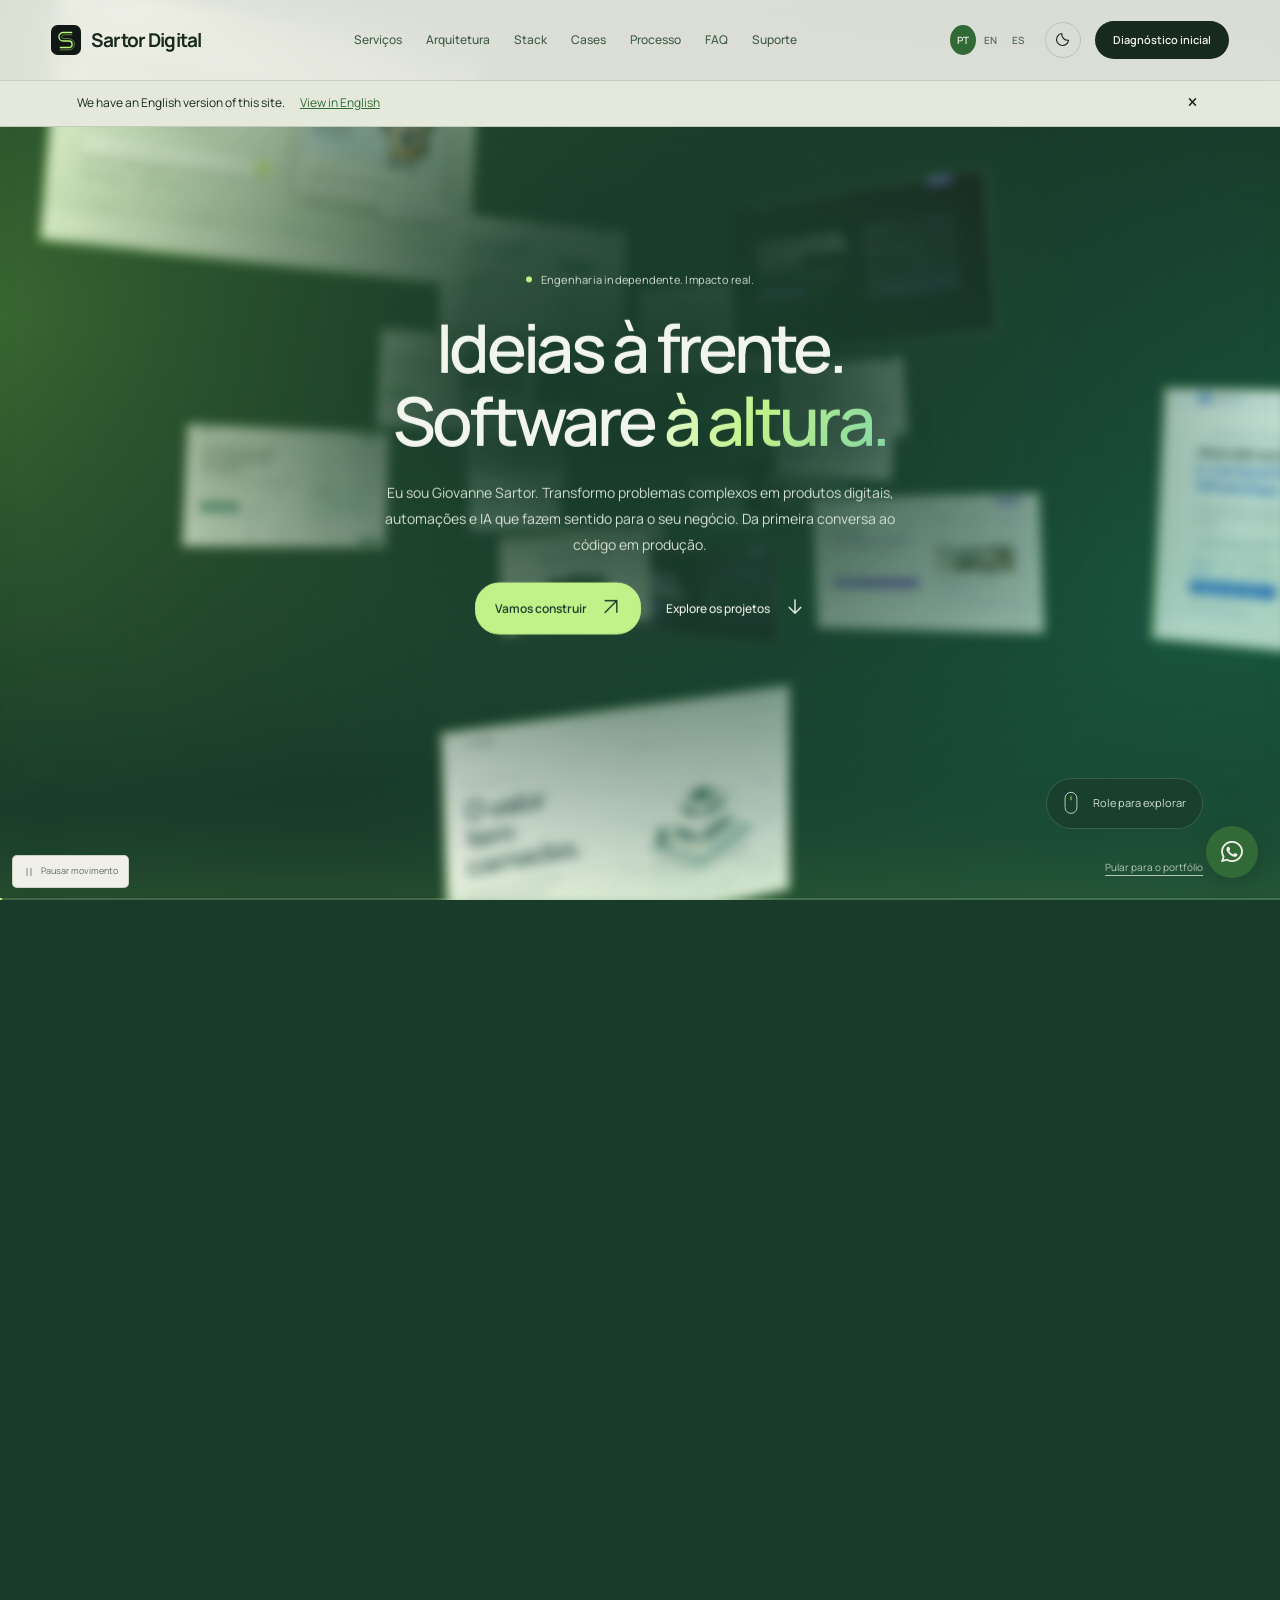
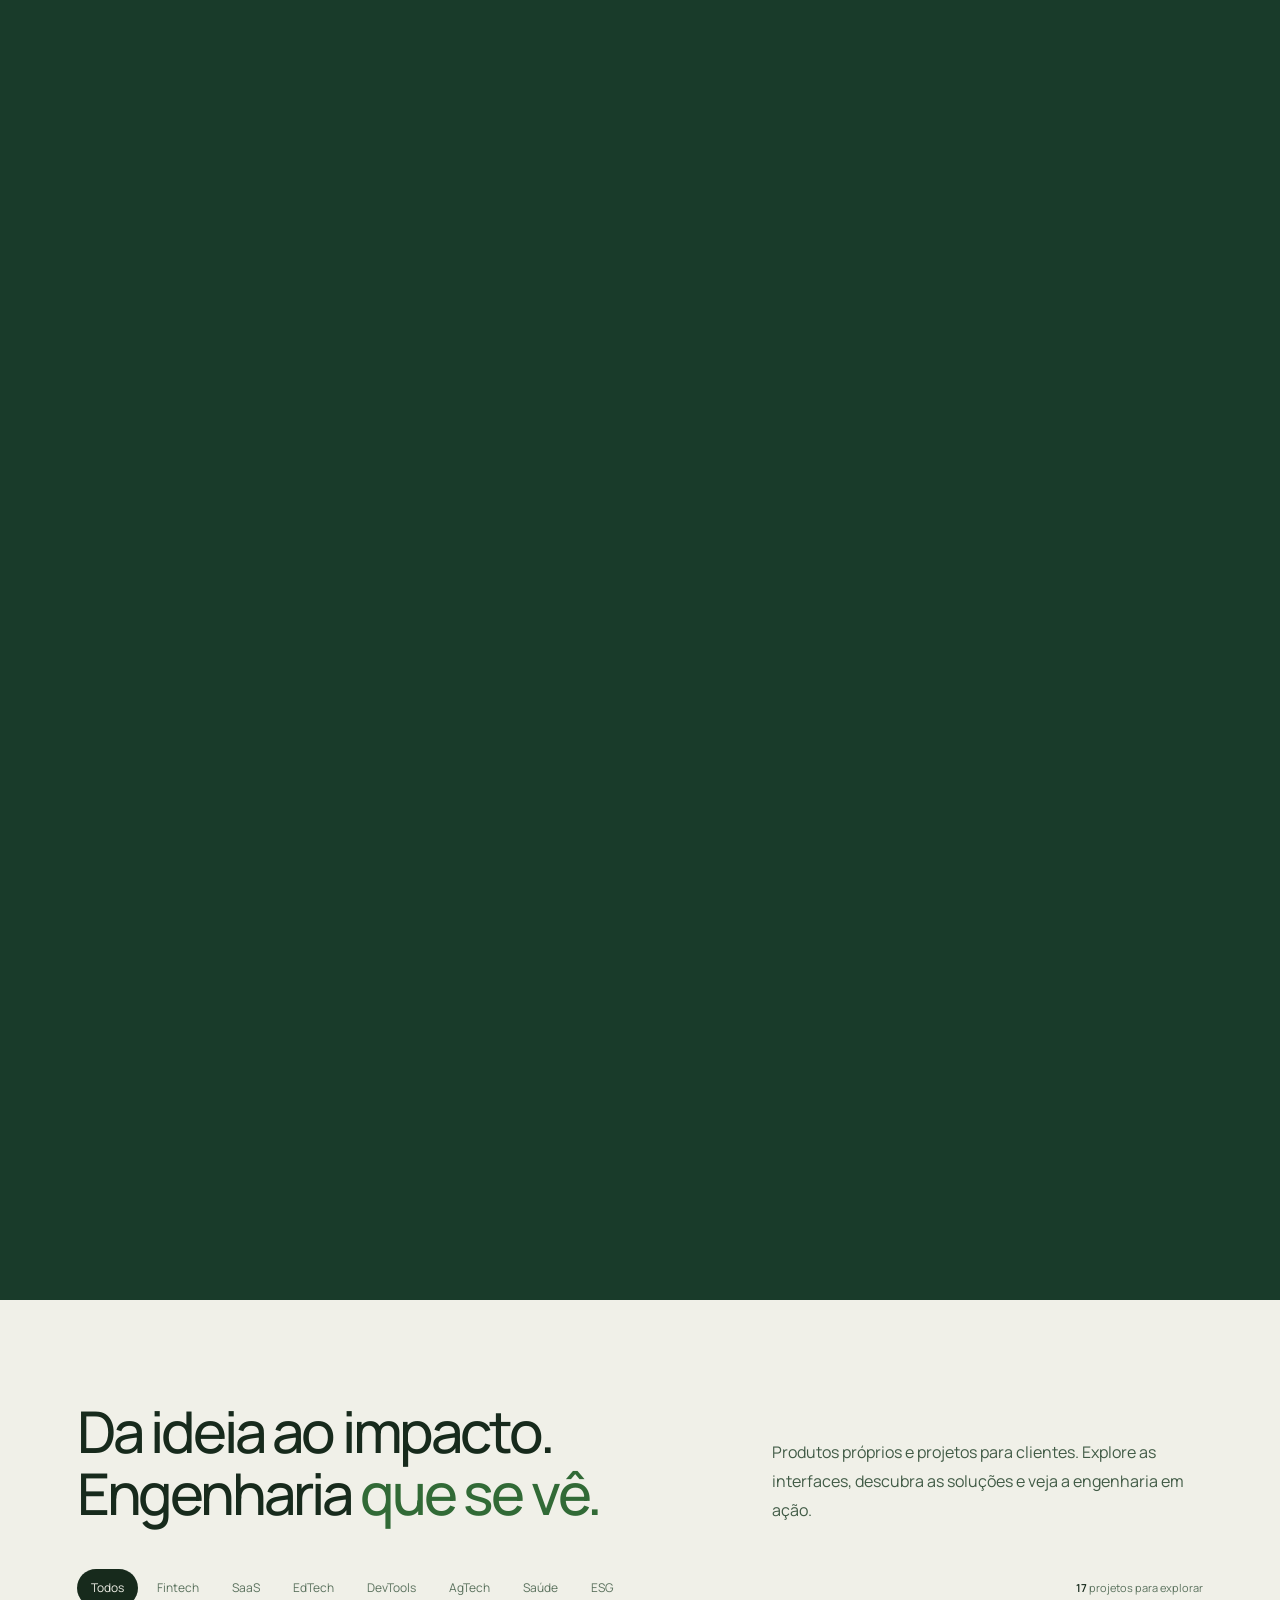
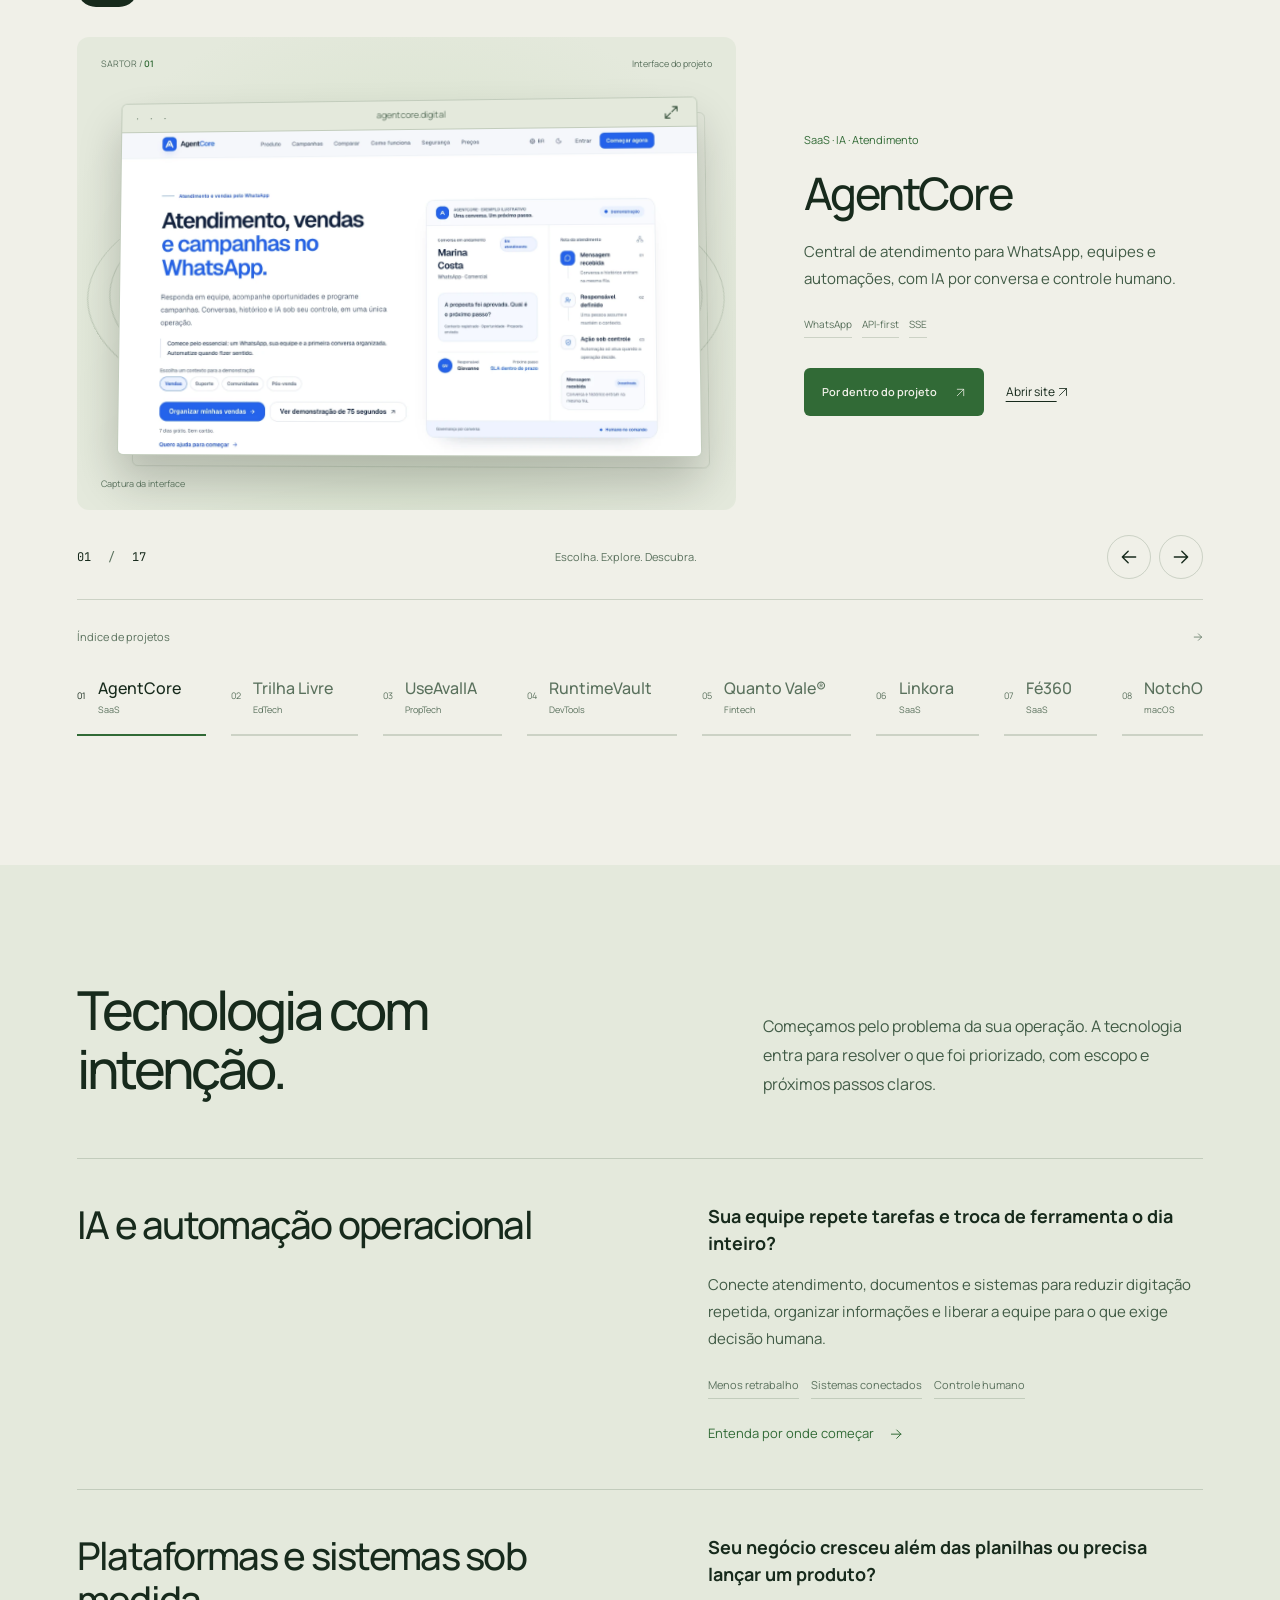
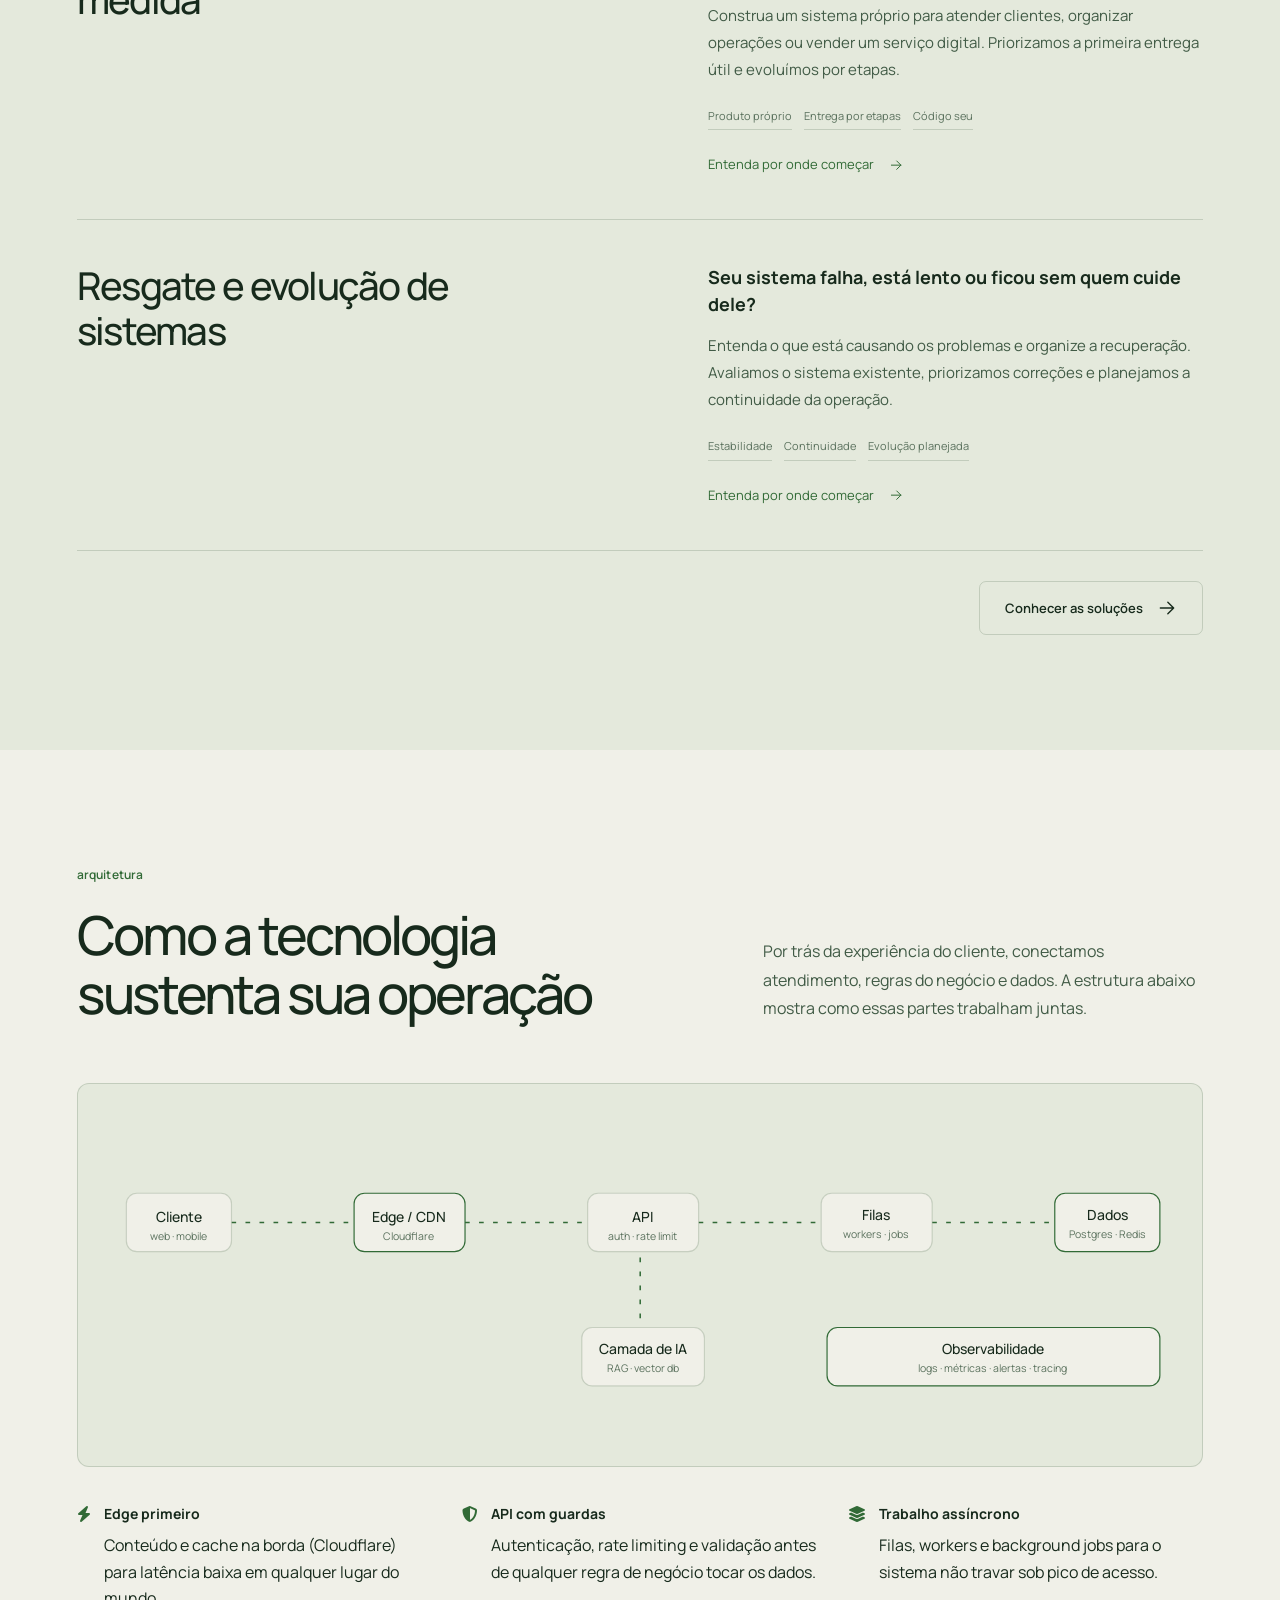
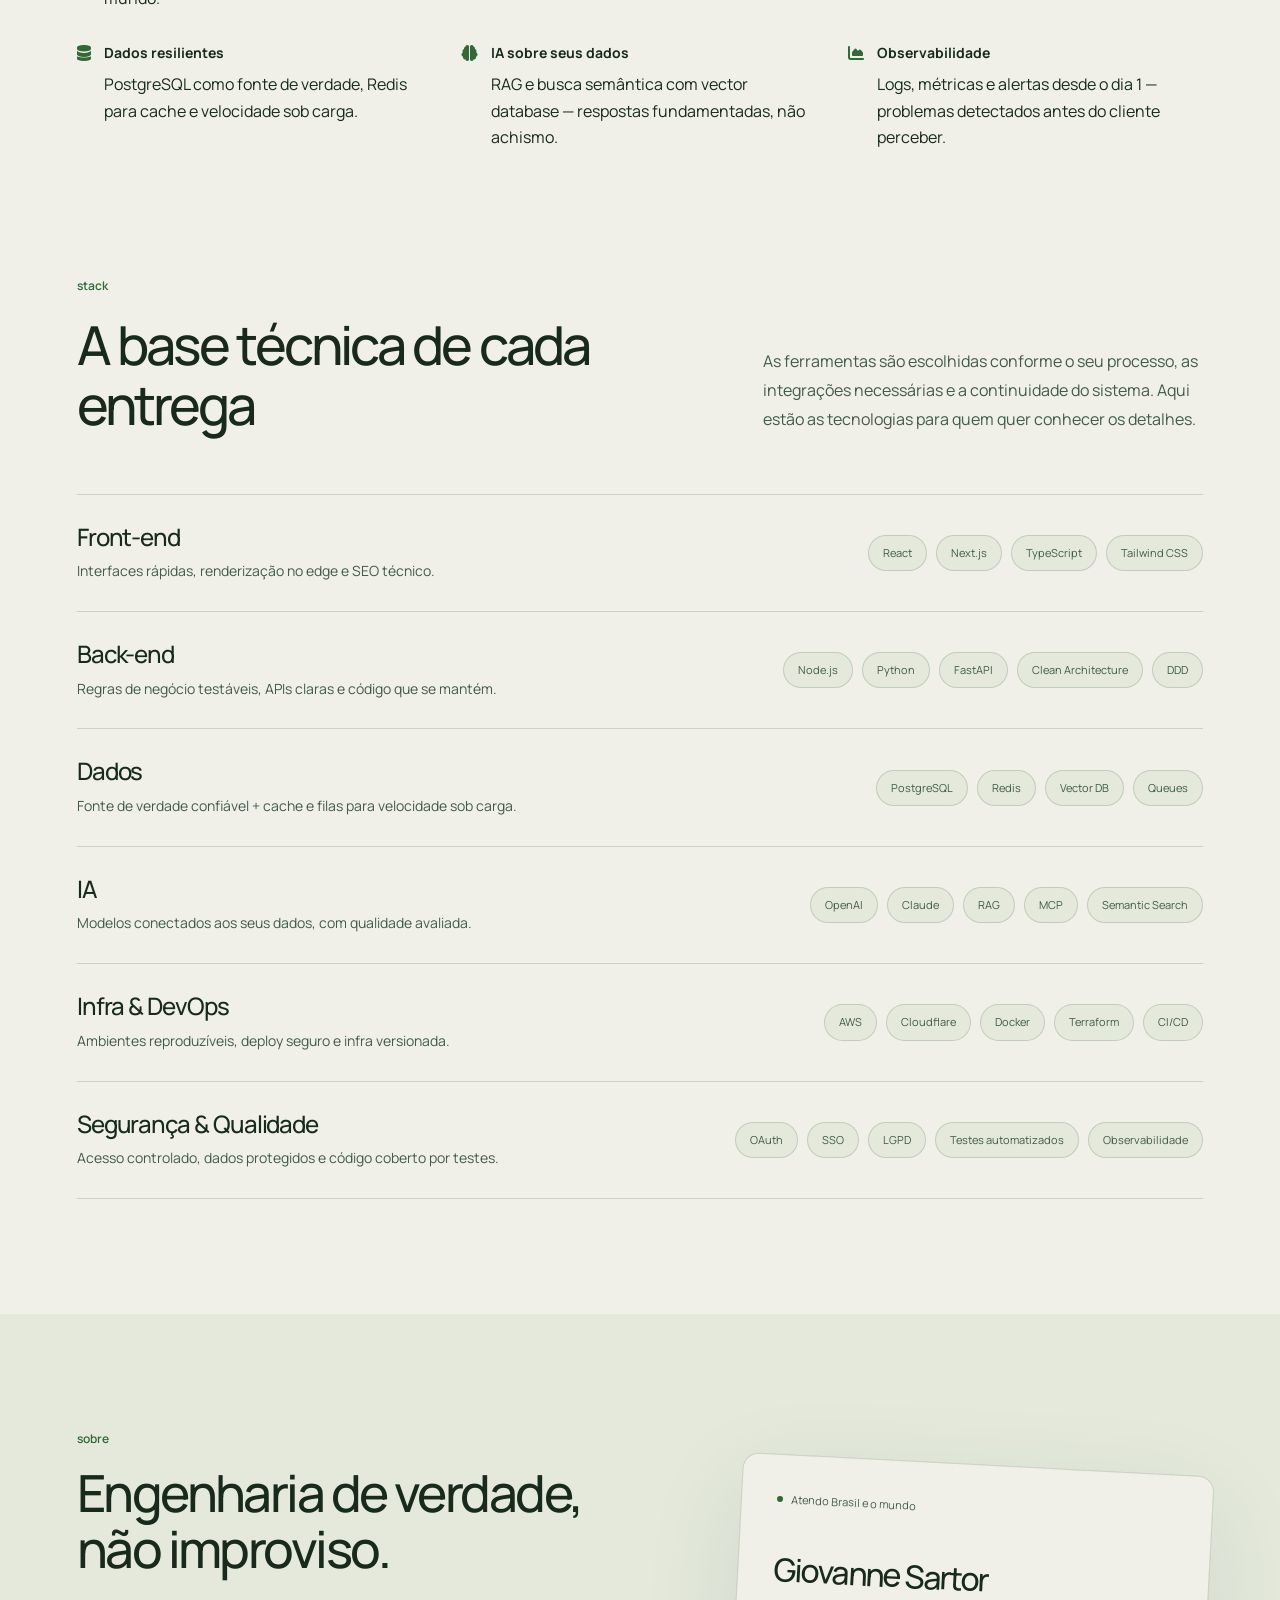
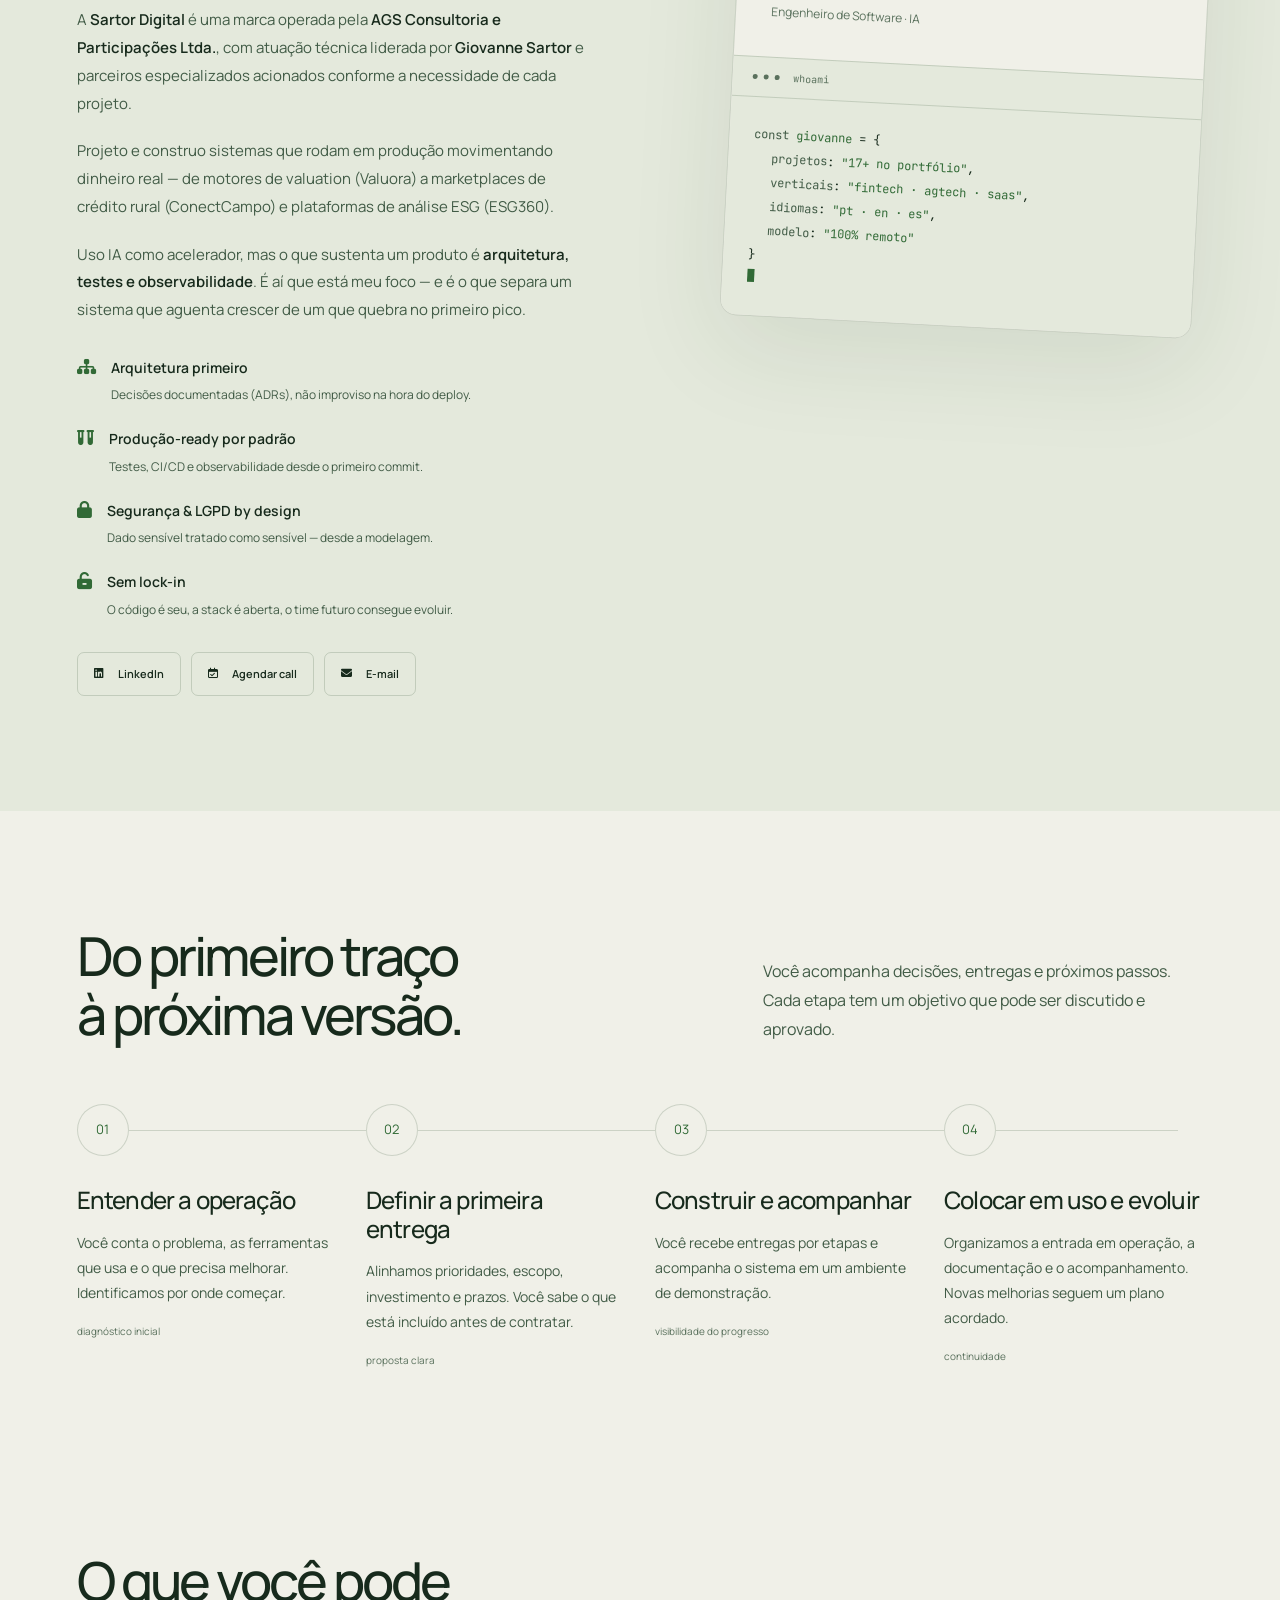
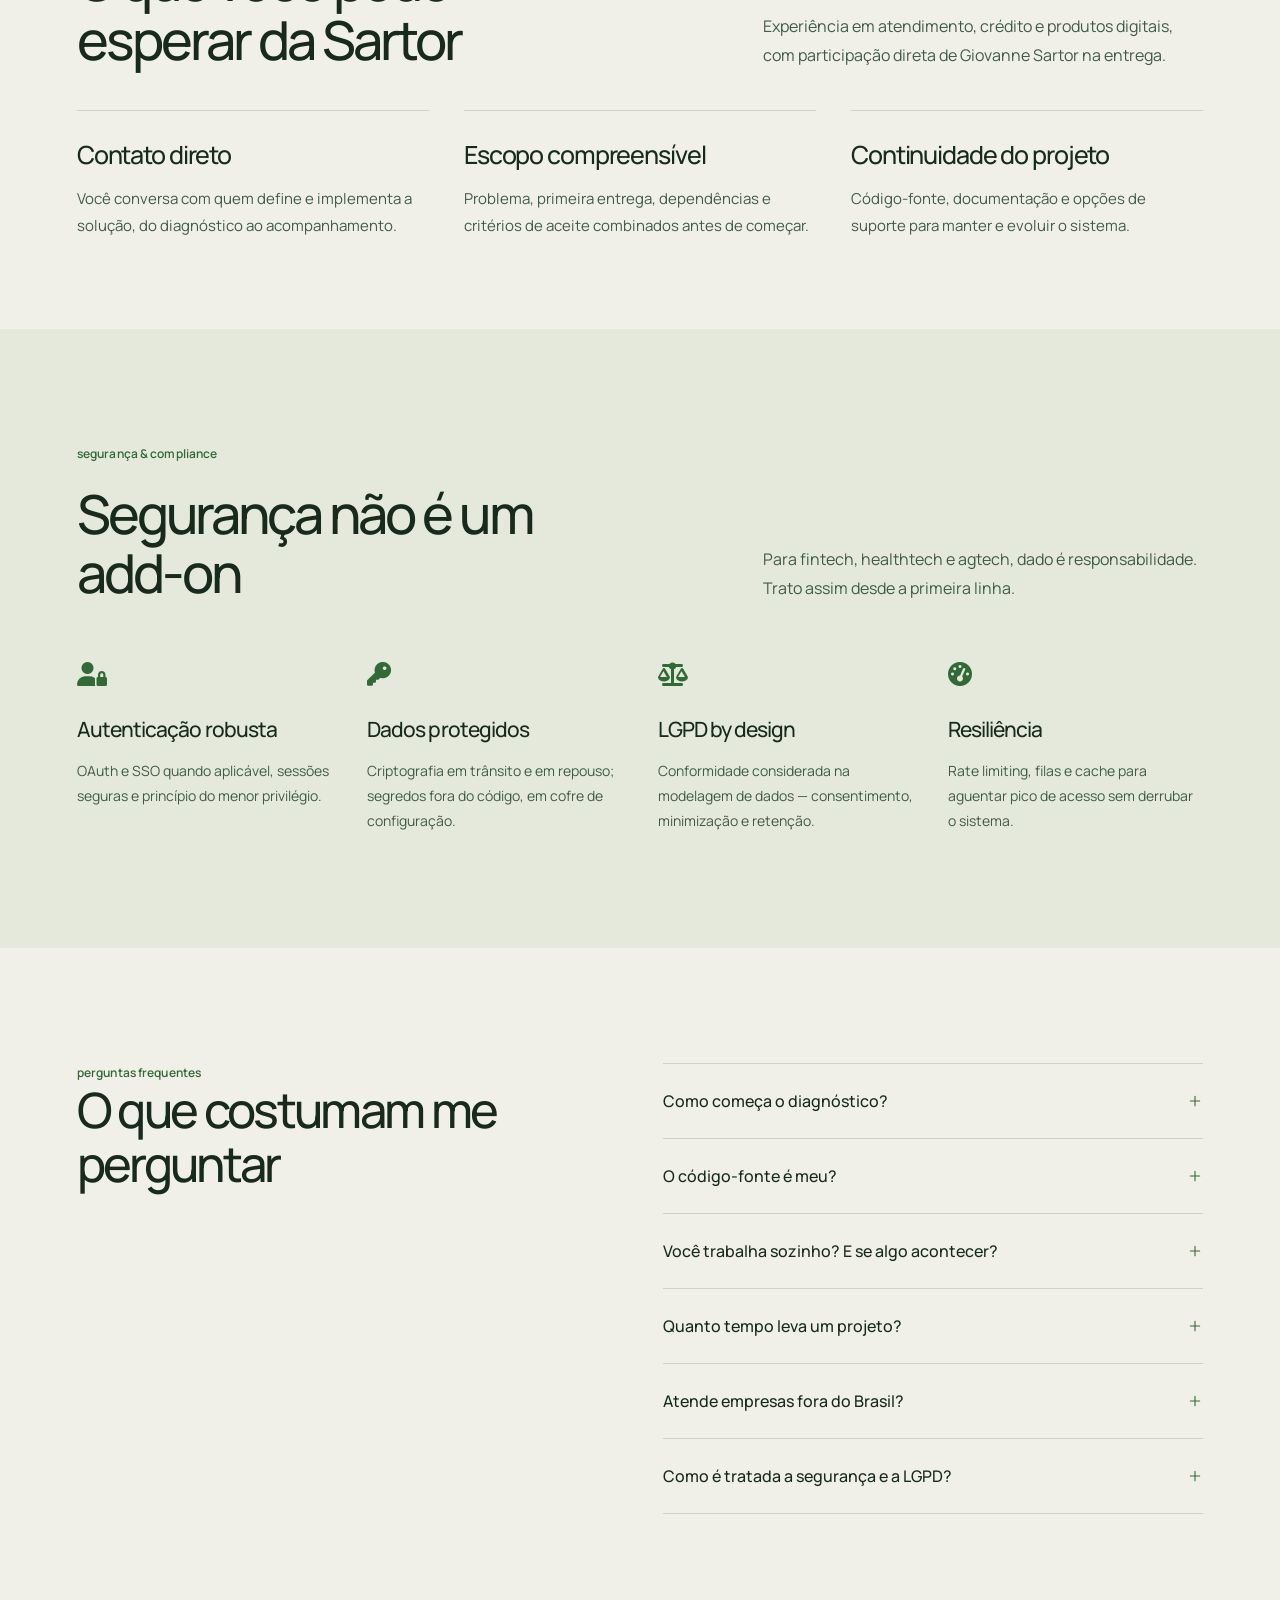
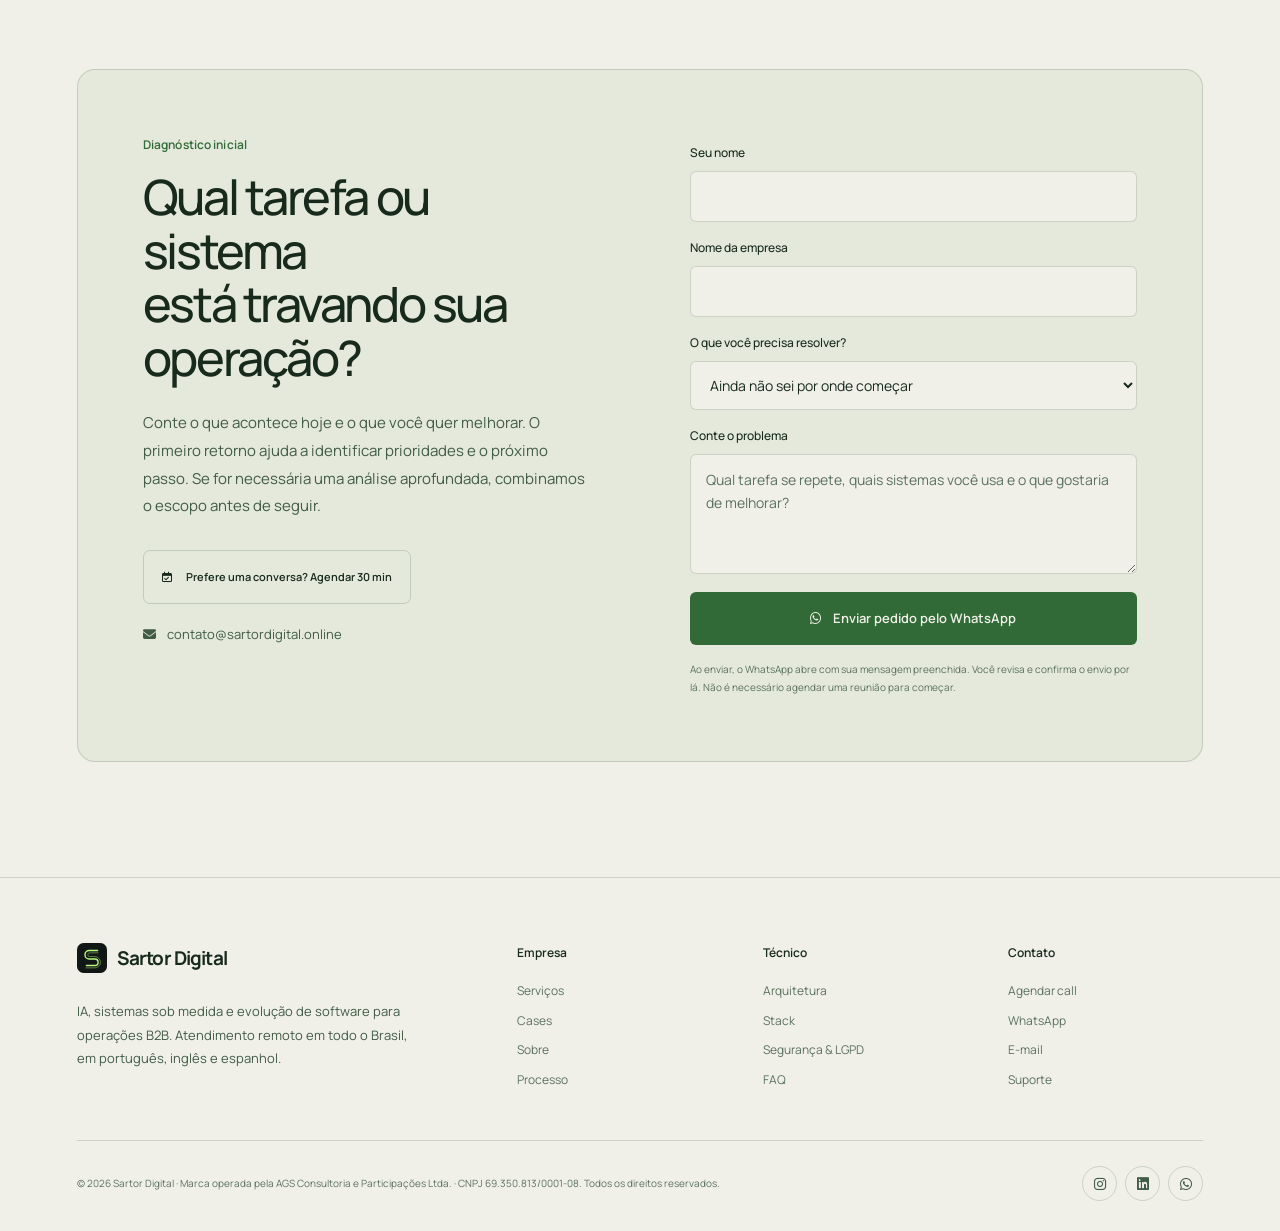
==== commit e9375a74: "Redesign Sartor Digital with immersive project hero and unified multilingual themes" ====
--- a/index.html
+++ b/index.html
@@ -160,255 +160,8 @@
   ]
 }
   </script>
-<style>
-  :root{--bg:#F7F8FA;--bg-2:#FFFFFF;--bg-3:#EFF1F5;--card:rgba(0,0,0,0.02);--card-hover:rgba(0,0,0,0.04);--border:rgba(0,0,0,0.09);--border-hi:rgba(5,150,105,0.35);--green:#059669;--green-2:#10B981;--green-dim:rgba(5,150,105,0.08);--accent-line:rgba(5,150,105,0.5);--text:#0A0A14;--text-2:#4B5563;--text-3:#9CA3AF;--shadow-sm:0 1px 2px rgba(0,0,0,0.06);--shadow-md:0 4px 16px rgba(0,0,0,0.07);--shadow-lg:0 16px 48px rgba(0,0,0,0.10);--radius-sm:8px;--radius:14px;--radius-lg:20px;--radius-xl:26px;--font-head:'Space Grotesk',sans-serif;--font-body:'Inter',sans-serif;--font-mono:'JetBrains Mono',monospace;--ease:cubic-bezier(0.4,0,0.2,1)}
-  [data-theme="dark"]{--bg:#09090E;--bg-2:#0E0E16;--bg-3:#15151F;--card:rgba(255,255,255,0.022);--card-hover:rgba(255,255,255,0.045);--border:rgba(255,255,255,0.075);--border-hi:rgba(52,211,153,0.28);--green:#34D399;--green-2:#34D399;--green-dim:rgba(52,211,153,0.09);--accent-line:rgba(52,211,153,0.45);--text:#F1F5F9;--text-2:#98A2B3;--text-3:#5B6472;--shadow-sm:0 1px 2px rgba(0,0,0,0.4);--shadow-md:0 4px 16px rgba(0,0,0,0.45);--shadow-lg:0 16px 48px rgba(0,0,0,0.55)}
-  *,*::before,*::after{margin:0;padding:0;box-sizing:border-box}
-  html{scroll-behavior:smooth}
-  body{font-family:var(--font-body);background:var(--bg);color:var(--text);overflow-x:hidden;-webkit-font-smoothing:antialiased;transition:background .3s,color .3s;line-height:1.6}
-  a{text-decoration:none;color:inherit}img{max-width:100%}
-  ::selection{background:var(--green-dim);color:var(--green)}
-  .bg-grid{position:fixed;inset:0;z-index:0;pointer-events:none;background-image:linear-gradient(var(--border) 1px,transparent 1px),linear-gradient(90deg,var(--border) 1px,transparent 1px);background-size:64px 64px;opacity:.5;-webkit-mask-image:radial-gradient(ellipse 80% 60% at 50% 0%,#000 20%,transparent 75%);mask-image:radial-gradient(ellipse 80% 60% at 50% 0%,#000 20%,transparent 75%)}
-  .bg-halo{position:fixed;top:-320px;left:50%;transform:translateX(-50%);width:900px;height:600px;z-index:0;pointer-events:none;background:radial-gradient(ellipse at center,var(--green-dim),transparent 60%);opacity:.9}
-  .scroll-bar{position:fixed;top:0;left:0;right:0;height:2px;z-index:9999}
-  .scroll-fill{height:100%;width:0%;background:var(--green);transition:width .1s linear}
-  .wrap{max-width:1160px;margin:0 auto;padding:0 24px}
-  .nav{position:fixed;top:0;left:0;right:0;z-index:200;padding:0 24px;transition:all .3s var(--ease)}
-  .nav.scrolled{background:rgba(247,248,250,.85);backdrop-filter:blur(20px);-webkit-backdrop-filter:blur(20px);border-bottom:1px solid var(--border)}
-  [data-theme="dark"] .nav.scrolled{background:rgba(9,9,14,.82)}
-  .nav-inner{max-width:1160px;margin:0 auto;display:flex;align-items:center;justify-content:space-between;height:66px}
-  .nav-logo{display:flex;align-items:center;gap:10px;font-family:var(--font-head);font-weight:600;font-size:1.02rem;letter-spacing:-.02em;color:var(--text)}
-  .logo-mark{width:30px;height:30px;flex-shrink:0}
-  .nav-links{display:flex;align-items:center;gap:1px}
-  .nav-links a{font-size:.86rem;font-weight:500;color:var(--text-2);padding:7px 13px;border-radius:var(--radius-sm);transition:color .2s,background .2s}
-  .nav-links a:hover{color:var(--text);background:var(--card-hover)}
-  .nav-actions{display:flex;align-items:center;gap:8px}
-  .lang-pill{display:flex;align-items:center;gap:1px;background:var(--bg-3);border:1px solid var(--border);border-radius:100px;padding:3px}
-  .lang-btn{background:none;border:none;cursor:pointer;font-family:var(--font-body);font-size:.7rem;font-weight:700;color:var(--text-3);padding:4px 9px;border-radius:100px;transition:all .2s}
-  .lang-btn.active{background:var(--bg-2);color:var(--text);box-shadow:var(--shadow-sm)}
-  .lang-btn:hover:not(.active){color:var(--text-2)}
-  .theme-toggle{width:34px;height:34px;border:1px solid var(--border);background:var(--bg-2);border-radius:var(--radius-sm);cursor:pointer;color:var(--text-2);display:flex;align-items:center;justify-content:center;font-size:.82rem;transition:all .2s}
-  .theme-toggle:hover{border-color:var(--border-hi);color:var(--green)}
-  .nav-cta{display:inline-flex;align-items:center;gap:8px;background:var(--green);color:#04120C;font-family:var(--font-body);font-weight:600;font-size:.8rem;padding:9px 18px;border-radius:var(--radius-sm);transition:all .2s;cursor:pointer;border:none}
-  .nav-cta:hover{transform:translateY(-1px);filter:brightness(1.06)}
-  .btn-primary{display:inline-flex;align-items:center;gap:9px;background:var(--green);color:#04120C;font-weight:600;font-size:.92rem;padding:13px 26px;border-radius:var(--radius);cursor:pointer;border:none;transition:all .2s;font-family:var(--font-body)}
-  .btn-primary:hover{transform:translateY(-2px);filter:brightness(1.06)}
-  .btn-ghost{display:inline-flex;align-items:center;gap:9px;background:var(--bg-2);color:var(--text);font-weight:500;font-size:.92rem;padding:12px 24px;border-radius:var(--radius);cursor:pointer;border:1px solid var(--border);transition:all .2s;font-family:var(--font-body)}
-  .btn-ghost:hover{border-color:var(--border-hi);color:var(--green);transform:translateY(-1px)}
-  .hero{min-height:100vh;display:flex;flex-direction:column;justify-content:center;position:relative;padding:120px 0 60px}
-  .hero-inner{display:grid;grid-template-columns:1fr 400px;gap:64px;align-items:center;position:relative;z-index:2}
-  .eyebrow{display:inline-flex;align-items:center;gap:9px;background:var(--green-dim);border:1px solid var(--border-hi);border-radius:100px;padding:6px 14px;font-family:var(--font-mono);font-size:.72rem;font-weight:500;color:var(--green);margin-bottom:26px;letter-spacing:.02em}
-  .eyebrow-dot{width:7px;height:7px;border-radius:50%;background:var(--green);animation:pulse 2.4s ease-in-out infinite}
-  @keyframes pulse{0%,100%{opacity:1}50%{opacity:.4}}
-  .hero h1{font-family:var(--font-head);font-size:clamp(2.5rem,5vw,4rem);font-weight:600;line-height:1.05;letter-spacing:-.045em;color:var(--text);margin-bottom:24px}
-  .hero h1 em{font-style:normal;color:var(--green)}
-  .hero-sub{font-size:1.08rem;color:var(--text-2);line-height:1.65;max-width:520px;margin-bottom:36px}
-  .hero-sub strong{color:var(--text);font-weight:600}
-  .hero-btns{display:flex;gap:12px;flex-wrap:wrap;margin-bottom:40px}
-  .hero-strip{display:flex;flex-wrap:wrap;gap:10px 22px;padding-top:24px;border-top:1px solid var(--border)}
-  .strip-item{display:flex;align-items:center;gap:8px;font-size:.82rem;color:var(--text-2)}
-  .strip-item i{color:var(--green);font-size:.78rem}
-  .hero-visual{position:relative;display:flex;justify-content:center;align-items:center}
-  .device-card{width:100%;border:1px solid var(--border);border-radius:var(--radius-lg);background:var(--bg-2);box-shadow:var(--shadow-lg);overflow:hidden}
-  .dc-top{padding:22px 22px 18px}
-  .dc-status{display:inline-flex;align-items:center;gap:8px;background:var(--green-dim);border:1px solid var(--border-hi);border-radius:100px;padding:5px 12px;margin-bottom:16px}
-  .dc-status .d{width:7px;height:7px;border-radius:50%;background:var(--green);animation:pulse 2.4s ease-in-out infinite}
-  .dc-status span{font-family:var(--font-mono);font-size:.68rem;font-weight:500;color:var(--green);letter-spacing:.02em}
-  .dc-name{font-family:var(--font-head);font-size:1.28rem;font-weight:600;color:var(--text);letter-spacing:-.02em}
-  .dc-role{font-size:.8rem;color:var(--text-2);font-family:var(--font-mono);margin-top:3px}
-  .dc-cta{display:inline-flex;align-items:center;gap:8px;margin-top:18px;background:var(--green);color:#04120C;font-weight:600;font-size:.82rem;padding:10px 18px;border-radius:var(--radius-sm);transition:all .2s}
-  .dc-cta:hover{filter:brightness(1.06);transform:translateY(-1px)}
-  .term{background:#0B0B12;border-top:1px solid var(--border);font-family:var(--font-mono);font-size:.72rem}
-  .term-bar{display:flex;align-items:center;gap:6px;padding:9px 14px;background:rgba(255,255,255,.03);border-bottom:1px solid rgba(255,255,255,.06)}
-  .td{width:9px;height:9px;border-radius:50%}.td.r{background:#ff5f56}.td.y{background:#ffbd2e}.td.g{background:#27c93f}
-  .term-title{margin-left:auto;color:rgba(255,255,255,.32);font-size:.66rem}
-  .term-body{padding:13px 16px;display:flex;flex-direction:column;gap:4px;line-height:1.7}
-  .tl{color:rgba(255,255,255,.6)}.ti{padding-left:15px}
-  .c-kw{color:#c792ea}.c-var{color:#82aaff}.c-str{color:#a5e3a0}.c-key{color:#7fd4c9}
-  .cursor::after{content:'';display:inline-block;width:.45em;height:1em;background:currentColor;vertical-align:-.15em;color:var(--green);animation:blink 1.1s step-end infinite}
-  @keyframes blink{0%,100%{opacity:1}50%{opacity:0}}
-  .stats-row{position:relative;z-index:2;display:grid;grid-template-columns:repeat(4,1fr);gap:1px;background:var(--border);border:1px solid var(--border);border-radius:var(--radius-lg);margin:72px 0 0;overflow:hidden}
-  .stat-box{background:var(--bg-2);padding:30px 22px;text-align:center;transition:background .3s}
-  .stat-box:hover{background:var(--card-hover)}
-  .stat-num{font-family:var(--font-head);font-size:2.2rem;font-weight:600;color:var(--text);letter-spacing:-.04em;line-height:1;margin-bottom:8px}
-  .stat-num .u{color:var(--green)}
-  .stat-label{font-size:.78rem;color:var(--text-2);line-height:1.4}
-  .section{padding:96px 0;position:relative;z-index:1}
-  .sec-divider{border:none;border-top:1px solid var(--border);margin:0}
-  .section-tag{display:inline-flex;align-items:center;gap:8px;font-family:var(--font-mono);font-size:.72rem;font-weight:500;color:var(--green);margin-bottom:18px;letter-spacing:.02em}
-  .section-tag::before{content:'';width:18px;height:1px;background:var(--accent-line)}
-  .section-title{font-family:var(--font-head);font-size:clamp(1.8rem,3.4vw,2.6rem);font-weight:600;letter-spacing:-.04em;line-height:1.1;color:var(--text);margin-bottom:16px}
-  .section-sub{font-size:1rem;color:var(--text-2);line-height:1.7;max-width:560px}
-  .section-head{margin-bottom:52px}.section-head.center{text-align:center}.section-head.center .section-sub{margin:0 auto}.section-head.center .section-tag{justify-content:center}
-  .g-card{background:var(--bg-2);border:1px solid var(--border);border-radius:var(--radius-lg);transition:all .28s var(--ease);position:relative;overflow:hidden}
-  [data-theme="dark"] .g-card{background:var(--card)}
-  .g-card:hover{border-color:var(--border-hi);box-shadow:var(--shadow-md);transform:translateY(-2px)}
-  .services-grid{display:grid;grid-template-columns:repeat(3,1fr);gap:14px}
-  .svc-card{padding:30px 26px}
-  .svc-icon{width:44px;height:44px;border-radius:11px;display:flex;align-items:center;justify-content:center;font-size:1.05rem;margin-bottom:18px;background:var(--green-dim);color:var(--green);border:1px solid var(--border-hi)}
-  .svc-card h3{font-family:var(--font-head);font-size:1.05rem;font-weight:600;margin-bottom:9px;color:var(--text);letter-spacing:-.01em}
-  .svc-card p{font-size:.875rem;color:var(--text-2);line-height:1.6}
-  .svc-meta{display:flex;flex-wrap:wrap;gap:6px;margin-top:16px}
-  .svc-meta span{font-family:var(--font-mono);font-size:.66rem;color:var(--text-3);background:var(--bg-3);border:1px solid var(--border);border-radius:5px;padding:2px 8px}
-  .logowall{display:flex;flex-wrap:wrap;justify-content:center;gap:12px 14px;margin-top:8px}
-  .logowall-lead{text-align:center;font-family:var(--font-mono);font-size:.72rem;color:var(--text-3);letter-spacing:.08em;text-transform:uppercase;margin-bottom:28px}
-  .lw-item{display:flex;align-items:center;gap:9px;padding:11px 18px;border:1px solid var(--border);border-radius:100px;background:var(--bg-2);font-family:var(--font-head);font-weight:600;font-size:.9rem;color:var(--text-2);transition:all .2s}
-  [data-theme="dark"] .lw-item{background:var(--card)}
-  .lw-item:hover{color:var(--text);border-color:var(--border-hi)}
-  .lw-item i{color:var(--green);font-size:.8rem}
-  .about-grid{display:grid;grid-template-columns:1fr 400px;gap:72px;align-items:center}
-  .about-text h2{font-family:var(--font-head);font-size:2.1rem;font-weight:600;letter-spacing:-.04em;line-height:1.15;margin-bottom:20px;color:var(--text)}
-  .about-text p{color:var(--text-2);line-height:1.75;margin-bottom:16px}
-  .about-text p strong{color:var(--text);font-weight:600}
-  .principles{display:grid;gap:2px;margin:28px 0;background:var(--border);border:1px solid var(--border);border-radius:var(--radius);overflow:hidden}
-  .principle{background:var(--bg-2);padding:16px 20px;display:flex;gap:14px;align-items:flex-start}
-  [data-theme="dark"] .principle{background:var(--bg-2)}
-  .principle i{color:var(--green);font-size:.95rem;margin-top:3px;width:18px;text-align:center;flex-shrink:0}
-  .principle b{font-family:var(--font-head);font-weight:600;color:var(--text);font-size:.92rem}
-  .principle p{margin:2px 0 0;font-size:.83rem;color:var(--text-2);line-height:1.55}
-  .about-socials{display:flex;gap:10px;flex-wrap:wrap;margin-top:6px}
-  .about-photo-col{position:relative}
-  .arch-diagram{border:1px solid var(--border);border-radius:var(--radius-lg);background:var(--bg-2);padding:34px 30px;overflow:hidden}
-  [data-theme="dark"] .arch-diagram{background:var(--card)}
-  .arch-svg{width:100%;height:auto;display:block}
-  .arch-node rect{fill:var(--bg-3);stroke:var(--border);stroke-width:1}
-  .arch-node.hi rect{fill:var(--green-dim);stroke:var(--border-hi)}
-  .arch-node text{fill:var(--text);font-family:var(--font-mono);font-size:11px;font-weight:500}
-  .arch-node .sub{fill:var(--text-3);font-size:8.5px}
-  .arch-flow{stroke:var(--accent-line);stroke-width:1.5;fill:none;stroke-dasharray:5 4;animation:dash 18s linear infinite}
-  @keyframes dash{to{stroke-dashoffset:-200}}
-  .arch-legend{display:grid;grid-template-columns:repeat(auto-fit,minmax(200px,1fr));gap:14px;margin-top:32px}
-  .arch-leg{display:flex;gap:12px;align-items:flex-start}
-  .arch-leg i{color:var(--green);margin-top:3px}
-  .arch-leg b{font-family:var(--font-head);font-weight:600;font-size:.9rem;color:var(--text);display:block;margin-bottom:2px}
-  .arch-leg span{font-size:.82rem;color:var(--text-2);line-height:1.5}
-  .stack-layers{display:grid;gap:14px}
-  .stack-layer{border:1px solid var(--border);border-radius:var(--radius);background:var(--bg-2);padding:22px 24px;display:grid;grid-template-columns:180px 1fr;gap:24px;align-items:center}
-  [data-theme="dark"] .stack-layer{background:var(--card)}
-  .stack-layer:hover{border-color:var(--border-hi)}
-  .stack-layer h4{font-family:var(--font-head);font-weight:600;font-size:.98rem;color:var(--text)}
-  .stack-layer .why{font-size:.8rem;color:var(--text-3);margin-top:4px;line-height:1.5}
-  .stack-tags{display:flex;flex-wrap:wrap;gap:7px}
-  .stack-tag{font-family:var(--font-mono);font-size:.72rem;color:var(--text-2);background:var(--bg-3);border:1px solid var(--border);border-radius:6px;padding:4px 10px;transition:all .2s}
-  .stack-tag:hover{color:var(--green);border-color:var(--border-hi);background:var(--green-dim)}
-  @media(max-width:640px){.stack-layer{grid-template-columns:1fr;gap:12px}}
-  .portfolio-filters{display:flex;gap:8px;flex-wrap:wrap;margin-bottom:34px}
-  .pf-pill{background:var(--bg-2);border:1px solid var(--border);border-radius:100px;padding:7px 16px;font-size:.8rem;font-weight:500;color:var(--text-2);cursor:pointer;transition:all .2s}
-  .pf-pill.active,.pf-pill:hover{background:var(--green);color:#04120C;border-color:var(--green);font-weight:600}
-  .portfolio-grid{display:grid;grid-template-columns:repeat(3,1fr);gap:14px}
-  .featured-cases{display:grid;grid-template-columns:repeat(3,1fr);gap:18px;margin-top:34px}
-  .featured-case{padding:0;overflow:hidden;display:flex;flex-direction:column}
-  .case-browser{margin:10px 10px 0;border:1px solid var(--border);border-radius:10px 10px 0 0;overflow:hidden;background:var(--bg-3)}
-  .case-browser-bar{height:25px;display:flex;align-items:center;gap:5px;padding:0 9px;border-bottom:1px solid var(--border);font-family:var(--font-mono);font-size:.57rem;color:var(--text-3)}
-  .case-browser-bar i{width:5px;height:5px;border-radius:50%;background:var(--text-3);opacity:.55}.case-browser-bar span{margin-left:4px;overflow:hidden;text-overflow:ellipsis;white-space:nowrap}
-  .case-shot{display:block;width:100%;aspect-ratio:16/10;object-fit:cover;object-position:top;transition:transform .35s var(--ease)}
-  .featured-case:hover .case-shot{transform:scale(1.025)}
-  .featured-body{padding:20px}.featured-body h3{font-family:var(--font-head);font-size:1.15rem;letter-spacing:-.02em;margin:6px 0 9px}.featured-body p{font-size:.85rem;color:var(--text-2);line-height:1.6;margin-bottom:15px}
-  .other-cases-label{font-family:var(--font-mono);font-size:.72rem;letter-spacing:.08em;text-transform:uppercase;color:var(--text-3);margin:56px 0 18px}
-  .pf-card{padding:0;cursor:pointer}
-  .pf-cover{height:150px;position:relative;overflow:hidden;border-radius:var(--radius-lg) var(--radius-lg) 0 0;display:flex;align-items:center;justify-content:center;border-bottom:1px solid var(--border)}
-  .pf-cover .glyph{font-size:2.4rem;color:var(--green);opacity:.9;position:relative;z-index:2}
-  .pf-cover::before{content:'';position:absolute;inset:0;background:linear-gradient(135deg,var(--green-dim),transparent 70%);opacity:.8}
-  .pf-cover::after{content:'';position:absolute;inset:0;background-image:linear-gradient(var(--border) 1px,transparent 1px),linear-gradient(90deg,var(--border) 1px,transparent 1px);background-size:22px 22px;opacity:.5}
-  .pf-cover .pf-name-badge{position:absolute;bottom:12px;left:14px;z-index:3;font-family:var(--font-head);font-weight:700;font-size:1.05rem;color:var(--text);letter-spacing:-.02em}
-  .pf-cover.has-shot{display:block;background:var(--bg-3)}.pf-cover.has-shot::before,.pf-cover.has-shot::after{display:none}.pf-cover.has-shot .glyph,.pf-cover.has-shot .pf-name-badge{display:none}.pf-cover-image{display:block;width:100%;height:100%;object-fit:cover;object-position:top;transition:transform .35s var(--ease)}.pf-card:hover .pf-cover-image{transform:scale(1.025)}
-  .pf-body{padding:18px 20px 20px}
-  .pf-tag{font-family:var(--font-mono);font-size:.68rem;font-weight:500;color:var(--green);margin-bottom:8px;letter-spacing:.02em}
-  .pf-body h3{font-family:var(--font-head);font-size:1rem;font-weight:600;margin-bottom:8px;color:var(--text)}
-  .pf-body p{font-size:.82rem;color:var(--text-2);line-height:1.55;margin-bottom:13px}
-  .pf-techs{display:flex;flex-wrap:wrap;gap:6px;margin-bottom:13px}
-  .pf-tech{font-family:var(--font-mono);font-size:.64rem;background:var(--bg-3);border:1px solid var(--border);border-radius:4px;padding:2px 7px;color:var(--text-3)}
-  .pf-link{display:inline-flex;align-items:center;gap:6px;font-size:.8rem;font-weight:600;color:var(--green);transition:gap .2s}
-  .pf-card:hover .pf-link{gap:10px}
-  .process-grid{display:grid;grid-template-columns:repeat(4,1fr);gap:14px}
-  .proc-card{padding:28px 22px}
-  .proc-num{font-family:var(--font-mono);font-size:.72rem;font-weight:700;color:var(--green);background:var(--green-dim);border:1px solid var(--border-hi);border-radius:7px;width:34px;height:34px;display:flex;align-items:center;justify-content:center;margin-bottom:18px}
-  .proc-card h3{font-family:var(--font-head);font-size:.98rem;font-weight:600;margin-bottom:9px;color:var(--text)}
-  .proc-card p{font-size:.84rem;color:var(--text-2);line-height:1.6}
-  .proc-meta{display:inline-block;margin-top:13px;font-family:var(--font-mono);font-size:.68rem;font-weight:500;color:var(--green);background:var(--green-dim);border-radius:5px;padding:3px 9px}
-  .compare{border:1px solid var(--border);border-radius:var(--radius-lg);overflow:hidden}
-  .compare-row{display:grid;grid-template-columns:1.2fr 1fr 1fr}
-  .compare-row+.compare-row{border-top:1px solid var(--border)}
-  .compare-cell{padding:16px 20px;font-size:.86rem;color:var(--text-2);display:flex;align-items:center;gap:9px}
-  .compare-cell.head{font-family:var(--font-head);font-weight:600;color:var(--text);font-size:.9rem;background:var(--bg-2)}
-  [data-theme="dark"] .compare-cell.head{background:var(--card)}
-  .compare-cell.feature{font-weight:500;color:var(--text)}
-  .compare-col-hi{background:var(--green-dim)}
-  .compare-cell i.yes{color:var(--green)}.compare-cell i.no{color:var(--text-3)}
-  .sec-grid{display:grid;grid-template-columns:repeat(4,1fr);gap:14px}
-  .sec-card{padding:24px 22px;text-align:left}
-  .sec-card i{color:var(--green);font-size:1.1rem;margin-bottom:14px;display:block}
-  .sec-card h4{font-family:var(--font-head);font-weight:600;font-size:.92rem;color:var(--text);margin-bottom:7px}
-  .sec-card p{font-size:.8rem;color:var(--text-2);line-height:1.55}
-  .faq-list{max-width:820px;margin:0 auto;display:grid;gap:10px}
-  .faq-item{border:1px solid var(--border);border-radius:var(--radius);background:var(--bg-2);overflow:hidden}
-  [data-theme="dark"] .faq-item{background:var(--card)}
-  .faq-q{width:100%;text-align:left;background:none;border:none;cursor:pointer;padding:18px 22px;display:flex;align-items:center;justify-content:space-between;gap:16px;font-family:var(--font-head);font-weight:600;font-size:.96rem;color:var(--text)}
-  .faq-q i{color:var(--green);transition:transform .25s;flex-shrink:0}
-  .faq-item.open .faq-q i{transform:rotate(45deg)}
-  .faq-a{max-height:0;overflow:hidden;transition:max-height .3s var(--ease)}
-  .faq-a p{padding:0 22px 20px;font-size:.88rem;color:var(--text-2);line-height:1.7}
-  .cta-card{border:1px solid var(--border-hi);border-radius:var(--radius-xl);padding:64px 56px;position:relative;overflow:hidden;background:var(--bg-2)}
-  [data-theme="dark"] .cta-card{background:var(--card)}
-  .cta-card::before{content:'';position:absolute;top:-160px;left:50%;transform:translateX(-50%);width:700px;height:340px;background:radial-gradient(ellipse,var(--green-dim),transparent 70%);pointer-events:none}
-  .cta-inner{position:relative;z-index:1;display:grid;grid-template-columns:1fr 1fr;gap:48px;align-items:start}
-  .cta-card h2{font-family:var(--font-head);font-size:clamp(1.8rem,3.4vw,2.6rem);font-weight:600;letter-spacing:-.04em;margin-bottom:14px;color:var(--text);line-height:1.1}
-  .cta-card p{color:var(--text-2);line-height:1.7;margin-bottom:26px}
-  .cta-actions{display:flex;flex-direction:column;gap:12px;align-items:flex-start}
-  .cta-contact{margin-top:24px;display:flex;flex-direction:column;gap:10px;font-size:.85rem}
-  .cta-contact a{display:inline-flex;align-items:center;gap:10px;color:var(--text-2);transition:color .2s}
-  .cta-contact a:hover{color:var(--green)}
-  .cta-form{display:flex;flex-direction:column;gap:12px}
-  .cta-form label{font-family:var(--font-mono);font-size:.7rem;color:var(--text-3);letter-spacing:.04em;text-transform:uppercase;margin-bottom:-4px}
-  .cta-form input,.cta-form textarea,.cta-form select{width:100%;background:var(--bg-3);border:1px solid var(--border);border-radius:var(--radius-sm);padding:12px 15px;font-family:var(--font-body);font-size:.88rem;color:var(--text);transition:border-color .2s,box-shadow .2s;resize:none;outline:none}
-  .cta-form input:focus,.cta-form textarea:focus,.cta-form select:focus{border-color:var(--border-hi);box-shadow:0 0 0 3px var(--green-dim)}
-  .cta-form input::placeholder,.cta-form textarea::placeholder{color:var(--text-3)}
-  .cta-form button{display:inline-flex;align-items:center;justify-content:center;gap:8px;background:var(--green);color:#04120C;padding:13px 24px;border-radius:var(--radius-sm);font-weight:600;font-size:.9rem;border:none;cursor:pointer;transition:all .2s;font-family:var(--font-body);margin-top:4px}
-  .cta-form button:hover{filter:brightness(1.06);transform:translateY(-1px)}
-  .cta-form small{font-size:.72rem;color:var(--text-3);text-align:center}
-  .footer{border-top:1px solid var(--border);padding:56px 0 32px;position:relative;z-index:1;background:var(--bg-2)}
-  [data-theme="dark"] .footer{background:var(--bg-2)}
-  .footer-top{display:grid;grid-template-columns:1.4fr 1fr 1fr 1fr;gap:40px;margin-bottom:44px}
-  .footer-brand .nav-logo{margin-bottom:14px}
-  .footer-brand p{font-size:.84rem;color:var(--text-2);line-height:1.6;max-width:280px}
-  .footer-col h5{font-family:var(--font-mono);font-size:.7rem;color:var(--text-3);letter-spacing:.08em;text-transform:uppercase;margin-bottom:14px}
-  .footer-col a{display:block;font-size:.84rem;color:var(--text-2);padding:5px 0;transition:color .2s}
-  .footer-col a:hover{color:var(--green)}
-  .footer-bottom{display:flex;align-items:center;justify-content:space-between;flex-wrap:wrap;gap:16px;padding-top:24px;border-top:1px solid var(--border)}
-  .footer-copy{font-size:.76rem;color:var(--text-3)}
-  .footer-socials{display:flex;gap:9px}
-  .f-social{width:34px;height:34px;border-radius:var(--radius-sm);background:var(--bg-3);border:1px solid var(--border);display:flex;align-items:center;justify-content:center;color:var(--text-2);transition:all .2s;font-size:.85rem}
-  .f-social:hover{border-color:var(--border-hi);color:var(--green)}
-  .wa-float{position:fixed;bottom:24px;right:24px;z-index:100;width:52px;height:52px;border-radius:50%;background:#25D366;color:#fff;display:flex;align-items:center;justify-content:center;font-size:1.4rem;box-shadow:0 6px 20px rgba(37,211,102,.35);cursor:pointer;transition:all .2s}
-  .wa-float:hover{transform:scale(1.06)}
-  .fade-in{opacity:0;transform:translateY(20px);transition:opacity .6s var(--ease),transform .6s var(--ease)}
-  .fade-in.visible{opacity:1;transform:translateY(0)}
-  @media(prefers-reduced-motion:reduce){*{animation:none!important;transition:none!important}.fade-in{opacity:1;transform:none}}
-  .mob-toggle{display:none;background:var(--bg-2);border:1px solid var(--border);width:36px;height:36px;border-radius:var(--radius-sm);cursor:pointer;color:var(--text);font-size:.9rem;align-items:center;justify-content:center}
-  @media(max-width:1024px){.hero-inner{grid-template-columns:1fr;gap:48px}.hero-visual{max-width:420px}.about-grid{grid-template-columns:1fr;gap:48px}.about-photo-col{max-width:420px}.cta-inner{grid-template-columns:1fr;gap:36px}.footer-top{grid-template-columns:1fr 1fr}}
-  @media(max-width:768px){.services-grid{grid-template-columns:1fr}.portfolio-grid,.featured-cases{grid-template-columns:1fr}.process-grid{grid-template-columns:1fr 1fr}.sec-grid{grid-template-columns:1fr 1fr}.stats-row{grid-template-columns:1fr 1fr}.nav-links{display:none}.mob-toggle{display:flex}.nav-cta{display:none}.compare-row{grid-template-columns:1fr}.compare-cell{border-top:1px solid var(--border)}.footer-top{grid-template-columns:1fr}}
-  @media(max-width:480px){.section{padding:64px 0}.wrap{padding:0 18px}.cta-card{padding:40px 24px}.process-grid{grid-template-columns:1fr}}
-  .nav-open .nav-links{display:flex;flex-direction:column;position:absolute;top:66px;left:0;right:0;background:var(--bg-2);border-bottom:1px solid var(--border);padding:8px 24px;z-index:100;box-shadow:var(--shadow-md)}
-  .nav-open .nav-links a{padding:12px 8px;border-bottom:1px solid var(--border);font-size:.95rem}
-  .nav-open .nav-links a:last-child{border-bottom:none}
-  .lang-banner{position:fixed;top:66px;left:50%;transform:translateX(-50%);z-index:199;background:var(--bg-2);border:1px solid var(--border-hi);border-radius:var(--radius);padding:10px 16px;display:flex;align-items:center;gap:12px;box-shadow:var(--shadow-md);font-size:.82rem;white-space:nowrap;max-width:calc(100% - 32px)}
-  .lang-banner-link{color:var(--green);font-weight:600;text-decoration:underline}
-  .lang-banner-close{background:none;border:none;cursor:pointer;color:var(--text-3);padding:2px;line-height:1}
-  .pf-modal{position:fixed;inset:0;z-index:10000;display:flex;align-items:center;justify-content:center;opacity:0;pointer-events:none;transition:opacity .25s}
-  .pf-modal.open{opacity:1;pointer-events:all}
-  .pf-modal-backdrop{position:absolute;inset:0;background:rgba(0,0,0,.7);backdrop-filter:blur(4px)}
-  .pf-modal-box{position:relative;z-index:1;background:var(--bg-2);border:1px solid var(--border);border-radius:var(--radius-lg);max-width:540px;width:calc(100% - 40px);max-height:90vh;overflow-y:auto;box-shadow:var(--shadow-lg);transform:scale(.97);transition:transform .25s;padding:30px}
-  .pf-modal.open .pf-modal-box{transform:scale(1)}
-  .pf-modal-close{position:absolute;top:14px;right:14px;background:var(--bg-3);border:1px solid var(--border);border-radius:50%;width:32px;height:32px;cursor:pointer;color:var(--text-2);z-index:2;display:flex;align-items:center;justify-content:center}
-  .pf-modal-tag{font-family:var(--font-mono);font-size:.7rem;color:var(--green);margin-bottom:8px}
-  .pf-modal-title{font-family:var(--font-head);font-size:1.4rem;font-weight:600;margin-bottom:10px;color:var(--text)}
-  .pf-modal-desc{font-size:.9rem;color:var(--text-2);line-height:1.65;margin-bottom:16px}
-  .pf-modal-techs{display:flex;flex-wrap:wrap;gap:6px;margin-bottom:22px}
-  .pf-modal-link{display:inline-flex;align-items:center;gap:8px;background:var(--green);color:#04120C;padding:11px 22px;border-radius:var(--radius-sm);font-weight:600;font-size:.86rem}
-  </style>
-<link href="assets/studio.css?v=3" rel="stylesheet"/><link href="assets/themes.css?v=3" rel="stylesheet"/>
-<link href="assets/explorer.css?v=1" rel="stylesheet"/><link href="assets/icons.css?v=20261116" rel="stylesheet"/></head>
-<body class="studio-home"><a class="skip-link" href="#main">Pular para o conteúdo</a>
+<link href="assets/icons.css?v=20261116" rel="stylesheet"/><link href="assets/experience.css?v=20261116-6" rel="stylesheet"/><link href="assets/immersive.css?v=20261116-6" rel="stylesheet"/></head>
+<body class="experience-home"><a class="skip-link" href="#main">Pular para o conteúdo</a>
 <div class="bg-grid"></div>
 <div class="bg-halo"></div>
 <div class="scroll-bar"><div class="scroll-fill" id="scrollFill"></div></div>
@@ -435,19 +188,19 @@
 <button aria-label="Menu" class="mob-toggle" id="mobToggle"><svg aria-hidden="true" class="sd-icon" data-icon="menu" fill="none" focusable="false" height="24" stroke="currentColor" stroke-linecap="round" stroke-linejoin="round" stroke-width="1.65" viewbox="0 0 24 24" width="24" xmlns="http://www.w3.org/2000/svg"><path d="M4 6h16M4 12h16M4 18h16"></path></svg></button>
 </div>
 </nav>
-<main id="main"><section class="hero" id="home"><div class="wrap"><div class="hero-index"><span>SARTOR DIGITAL / INDEPENDENT STUDIO</span><span>BRASIL <svg aria-hidden="true" class="sd-icon" data-icon="arrow-up-right" fill="none" focusable="false" height="24" stroke="currentColor" stroke-linecap="round" stroke-linejoin="round" stroke-width="1.65" viewbox="0 0 24 24" width="24" xmlns="http://www.w3.org/2000/svg"><path d="M5 19 19 5M5 5h14v14"></path></svg> GLOBAL</span></div><div class="hero-inner"><div class="hero-copy"><div class="eyebrow"><span class="eyebrow-dot"></span>Engenharia independente. Impacto real.</div><h1>Ideias à frente.<br/>Software <em>à altura.</em></h1><p class="hero-sub">Eu sou Giovanne Sartor. Transformo problemas complexos em produtos digitais, automações e IA que fazem sentido para o seu negócio. Da primeira conversa ao código em produção.</p><div class="hero-btns"><a class="btn-primary" href="#contato">Vamos construir <span><svg aria-hidden="true" class="sd-icon" data-icon="arrow-up-right" fill="none" focusable="false" height="24" stroke="currentColor" stroke-linecap="round" stroke-linejoin="round" stroke-width="1.65" viewbox="0 0 24 24" width="24" xmlns="http://www.w3.org/2000/svg"><path d="M5 19 19 5M5 5h14v14"></path></svg></span></a><a class="hero-work" href="#cases">Explore os projetos <span><svg aria-hidden="true" class="sd-icon" data-icon="arrow-down" fill="none" focusable="false" height="24" stroke="currentColor" stroke-linecap="round" stroke-linejoin="round" stroke-width="1.65" viewbox="0 0 24 24" width="24" xmlns="http://www.w3.org/2000/svg"><path d="M12 4v16M5 13l7 7 7-7"></path></svg></span></a></div></div><div aria-hidden="true" class="signature"><span class="art-coordinate">SD—01 / Assinatura em cada detalhe.</span><svg fill="none" viewbox="0 0 540 500"><defs><lineargradient id="signatureGradient" x1="0" x2="1" y1="0" y2="1"><stop stop-color="#e8ffcf"></stop><stop offset=".5" stop-color="#a4ed75"></stop><stop offset="1" stop-color="#24604c"></stop></lineargradient></defs><circle class="orbit" cx="270" cy="250" r="205"></circle><circle class="orbit orbit-two" cx="270" cy="250" r="155"></circle><path class="signature-line" d="M380 100 H210 C100 100 100 240 210 240 H300 C410 240 410 380 300 380 H130" style="--i:0" transform="translate(-20 -30)"></path><path class="signature-line" d="M380 100 H210 C100 100 100 240 210 240 H300 C410 240 410 380 300 380 H130" style="--i:1" transform="translate(-16 -24)"></path><path class="signature-line" d="M380 100 H210 C100 100 100 240 210 240 H300 C410 240 410 380 300 380 H130" style="--i:2" transform="translate(-12 -18)"></path><path class="signature-line" d="M380 100 H210 C100 100 100 240 210 240 H300 C410 240 410 380 300 380 H130" style="--i:3" transform="translate(-8 -12)"></path><path class="signature-line" d="M380 100 H210 C100 100 100 240 210 240 H300 C410 240 410 380 300 380 H130" style="--i:4" transform="translate(-4 -6)"></path><path class="signature-line" d="M380 100 H210 C100 100 100 240 210 240 H300 C410 240 410 380 300 380 H130" style="--i:5" transform="translate(0 0)"></path><path class="signature-line" d="M380 100 H210 C100 100 100 240 210 240 H300 C410 240 410 380 300 380 H130" style="--i:6" transform="translate(4 6)"></path><path class="signature-line" d="M380 100 H210 C100 100 100 240 210 240 H300 C410 240 410 380 300 380 H130" style="--i:7" transform="translate(8 12)"></path><path class="signature-line" d="M380 100 H210 C100 100 100 240 210 240 H300 C410 240 410 380 300 380 H130" style="--i:8" transform="translate(12 18)"></path><path class="signature-line" d="M380 100 H210 C100 100 100 240 210 240 H300 C410 240 410 380 300 380 H130" style="--i:9" transform="translate(16 24)"></path><path class="signature-line" d="M380 100 H210 C100 100 100 240 210 240 H300 C410 240 410 380 300 380 H130" style="--i:10" transform="translate(20 30)"></path><circle class="signal" r="5"><animatemotion dur="6s" path="M380 100 H210 C100 100 100 240 210 240 H300 C410 240 410 380 300 380 H130" repeatcount="indefinite"></animatemotion></circle></svg><div class="art-footer"><span>IDEA <svg aria-hidden="true" class="sd-icon" data-icon="arrow-right" fill="none" focusable="false" height="24" stroke="currentColor" stroke-linecap="round" stroke-linejoin="round" stroke-width="1.65" viewbox="0 0 24 24" width="24" xmlns="http://www.w3.org/2000/svg"><path d="M4 12h16M13 5l7 7-7 7"></path></svg> SYSTEM <svg aria-hidden="true" class="sd-icon" data-icon="arrow-right" fill="none" focusable="false" height="24" stroke="currentColor" stroke-linecap="round" stroke-linejoin="round" stroke-width="1.65" viewbox="0 0 24 24" width="24" xmlns="http://www.w3.org/2000/svg"><path d="M4 12h16M13 5l7 7-7 7"></path></svg> IMPACT</span><span>© SD</span></div></div></div><div class="hero-bottom"><span>Estratégia. Design. Engenharia.</span><span>Giovanne Sartor — Software &amp; AI</span><a aria-label="Explore os projetos" href="#cases"><svg aria-hidden="true" class="sd-icon" data-icon="arrow-down" fill="none" focusable="false" height="24" stroke="currentColor" stroke-linecap="round" stroke-linejoin="round" stroke-width="1.65" viewbox="0 0 24 24" width="24" xmlns="http://www.w3.org/2000/svg"><path d="M12 4v16M5 13l7 7 7-7"></path></svg></a></div></div></section><section class="section project-explorer" data-section="01" id="cases"><div class="wrap"><header class="explorer-heading"><span class="chapter">SARTOR DIGITAL / PORTFÓLIO INTERATIVO</span><h2>Da ideia ao impacto.<br/>Engenharia <em>que se vê.</em></h2><p>Produtos próprios e projetos para clientes. Explore as interfaces, descubra as soluções e veja a engenharia em ação.</p></header><div class="explorer-toolbar"><div aria-label="Escolha um projeto" class="explorer-filters" role="group"><button aria-pressed="true" class="explorer-filter" data-category="all" type="button">Todos</button><button aria-pressed="false" class="explorer-filter" data-category="fintech" type="button">Fintech</button><button aria-pressed="false" class="explorer-filter" data-category="saas" type="button">SaaS</button><button aria-pressed="false" class="explorer-filter" data-category="edtech" type="button">EdTech</button><button aria-pressed="false" class="explorer-filter" data-category="devtools" type="button">DevTools</button><button aria-pressed="false" class="explorer-filter" data-category="agtech" type="button">AgTech</button><button aria-pressed="false" class="explorer-filter" data-category="saude" type="button">Saúde</button><button aria-pressed="false" class="explorer-filter" data-category="esg" type="button">ESG</button></div><span class="explorer-total"><b>17</b> projetos para explorar</span></div><div class="explorer-deck"><div class="explorer-main"><div class="explorer-stage" id="project-stage"><div aria-hidden="true" class="stage-grid"></div><div aria-hidden="true" class="stage-orbit"></div><div class="stage-label"><span>SARTOR / <b class="stage-id">01</b></span><span>Interface do projeto</span></div><div class="screen-assembly"><div aria-hidden="true" class="screen-shadow"></div><div class="project-screen"><div class="screen-chrome"><span aria-hidden="true" class="screen-dots"><svg aria-hidden="true" class="sd-icon" data-icon="dot" fill="none" focusable="false" height="24" stroke="currentColor" stroke-linecap="round" stroke-linejoin="round" stroke-width="1.65" viewbox="0 0 24 24" width="24" xmlns="http://www.w3.org/2000/svg"><circle cx="12" cy="12" fill="currentColor" r="3" stroke="none"></circle></svg> <svg aria-hidden="true" class="sd-icon" data-icon="dot" fill="none" focusable="false" height="24" stroke="currentColor" stroke-linecap="round" stroke-linejoin="round" stroke-width="1.65" viewbox="0 0 24 24" width="24" xmlns="http://www.w3.org/2000/svg"><circle cx="12" cy="12" fill="currentColor" r="3" stroke="none"></circle></svg> <svg aria-hidden="true" class="sd-icon" data-icon="dot" fill="none" focusable="false" height="24" stroke="currentColor" stroke-linecap="round" stroke-linejoin="round" stroke-width="1.65" viewbox="0 0 24 24" width="24" xmlns="http://www.w3.org/2000/svg"><circle cx="12" cy="12" fill="currentColor" r="3" stroke="none"></circle></svg></span><span class="screen-domain">agentcore.digital</span><button aria-label="Ampliar interface" class="explorer-zoom" type="button"><svg aria-hidden="true" class="sd-icon" data-icon="expand" fill="none" focusable="false" height="24" stroke="currentColor" stroke-linecap="round" stroke-linejoin="round" stroke-width="1.65" viewbox="0 0 24 24" width="24" xmlns="http://www.w3.org/2000/svg"><path d="M14 4h6v6M20 4l-7 7M10 20H4v-6M4 20l7-7"></path></svg></button></div><img alt="Captura da interface: AgentCore" class="project-image" height="900" src="assets/cases/agentcore-3723d83724.webp" width="1440"/><p class="image-fallback" hidden="">Prévia indisponível. Acesse o site para conhecer o projeto.</p></div></div><div class="stage-bottom"><span class="stage-caption">Captura da interface</span><span aria-hidden="true" class="stage-signature">S/</span></div></div><article class="project-info"><div class="project-copy"><span class="project-tag">SaaS · IA · Atendimento</span><h3 class="project-title">AgentCore</h3><p class="project-description">Central de atendimento para WhatsApp, equipes e automações, com IA por conversa e controle humano.</p><div class="project-tags"><span>WhatsApp</span><span>API-first</span><span>SSE</span></div></div><div class="project-actions"><button class="explorer-detail" type="button">Por dentro do projeto <span><svg aria-hidden="true" class="sd-icon" data-icon="arrow-up-right" fill="none" focusable="false" height="24" stroke="currentColor" stroke-linecap="round" stroke-linejoin="round" stroke-width="1.65" viewbox="0 0 24 24" width="24" xmlns="http://www.w3.org/2000/svg"><path d="M5 19 19 5M5 5h14v14"></path></svg></span></button><a class="explorer-visit" href="https://agentcore.digital/" rel="noopener noreferrer" target="_blank">Abrir site <svg aria-hidden="true" class="sd-icon" data-icon="arrow-up-right" fill="none" focusable="false" height="24" stroke="currentColor" stroke-linecap="round" stroke-linejoin="round" stroke-width="1.65" viewbox="0 0 24 24" width="24" xmlns="http://www.w3.org/2000/svg"><path d="M5 19 19 5M5 5h14v14"></path></svg></a></div></article><div class="explorer-navigation"><span class="project-counter">01 <i>/</i> 17</span><span class="navigation-hint">Escolha. Explore. Descubra.</span><div><button aria-label="Projeto anterior" class="explorer-prev" type="button"><svg aria-hidden="true" class="sd-icon" data-icon="arrow-left" fill="none" focusable="false" height="24" stroke="currentColor" stroke-linecap="round" stroke-linejoin="round" stroke-width="1.65" viewbox="0 0 24 24" width="24" xmlns="http://www.w3.org/2000/svg"><path d="M20 12H4M11 5l-7 7 7 7"></path></svg></button><button aria-label="Próximo projeto" class="explorer-next" type="button"><svg aria-hidden="true" class="sd-icon" data-icon="arrow-right" fill="none" focusable="false" height="24" stroke="currentColor" stroke-linecap="round" stroke-linejoin="round" stroke-width="1.65" viewbox="0 0 24 24" width="24" xmlns="http://www.w3.org/2000/svg"><path d="M4 12h16M13 5l7 7-7 7"></path></svg></button></div></div></div><aside class="explorer-index"><div class="index-heading"><span>Índice de projetos</span><span><svg aria-hidden="true" class="sd-icon" data-icon="arrow-down" fill="none" focusable="false" height="24" stroke="currentColor" stroke-linecap="round" stroke-linejoin="round" stroke-width="1.65" viewbox="0 0 24 24" width="24" xmlns="http://www.w3.org/2000/svg"><path d="M12 4v16M5 13l7 7 7-7"></path></svg></span></div><div aria-label="Escolha um projeto" class="project-list" role="group"><button aria-controls="project-stage" aria-pressed="true" class="project-choice" data-project="0" type="button"><span class="choice-num">01</span><img alt="" height="50" loading="lazy" src="assets/cases/agentcore-3723d83724.webp" width="80"/><span class="choice-label"><strong>AgentCore</strong><small>SaaS</small></span><span aria-hidden="true" class="choice-arrow"><svg aria-hidden="true" class="sd-icon" data-icon="arrow-up-right" fill="none" focusable="false" height="24" stroke="currentColor" stroke-linecap="round" stroke-linejoin="round" stroke-width="1.65" viewbox="0 0 24 24" width="24" xmlns="http://www.w3.org/2000/svg"><path d="M5 19 19 5M5 5h14v14"></path></svg></span></button><button aria-controls="project-stage" aria-pressed="false" class="project-choice" data-project="1" type="button"><span class="choice-num">02</span><img alt="" height="50" loading="lazy" src="assets/cases/trilhalivre-0be88f0551.webp" width="80"/><span class="choice-label"><strong>Trilha Livre</strong><small>EdTech</small></span><span aria-hidden="true" class="choice-arrow"><svg aria-hidden="true" class="sd-icon" data-icon="arrow-up-right" fill="none" focusable="false" height="24" stroke="currentColor" stroke-linecap="round" stroke-linejoin="round" stroke-width="1.65" viewbox="0 0 24 24" width="24" xmlns="http://www.w3.org/2000/svg"><path d="M5 19 19 5M5 5h14v14"></path></svg></span></button><button aria-controls="project-stage" aria-pressed="false" class="project-choice" data-project="2" type="button"><span class="choice-num">03</span><img alt="" height="50" loading="lazy" src="assets/cases/useavalia-792bde4913.webp" width="80"/><span class="choice-label"><strong>UseAvalIA</strong><small>PropTech</small></span><span aria-hidden="true" class="choice-arrow"><svg aria-hidden="true" class="sd-icon" data-icon="arrow-up-right" fill="none" focusable="false" height="24" stroke="currentColor" stroke-linecap="round" stroke-linejoin="round" stroke-width="1.65" viewbox="0 0 24 24" width="24" xmlns="http://www.w3.org/2000/svg"><path d="M5 19 19 5M5 5h14v14"></path></svg></span></button><button aria-controls="project-stage" aria-pressed="false" class="project-choice" data-project="3" type="button"><span class="choice-num">04</span><img alt="" height="50" loading="lazy" src="assets/cases/runtimevault-11726c45de.webp" width="80"/><span class="choice-label"><strong>RuntimeVault</strong><small>DevTools</small></span><span aria-hidden="true" class="choice-arrow"><svg aria-hidden="true" class="sd-icon" data-icon="arrow-up-right" fill="none" focusable="false" height="24" stroke="currentColor" stroke-linecap="round" stroke-linejoin="round" stroke-width="1.65" viewbox="0 0 24 24" width="24" xmlns="http://www.w3.org/2000/svg"><path d="M5 19 19 5M5 5h14v14"></path></svg></span></button><button aria-controls="project-stage" aria-pressed="false" class="project-choice" data-project="4" type="button"><span class="choice-num">05</span><img alt="" height="50" loading="lazy" src="assets/cases/quantovale-453b8088f4.webp" width="80"/><span class="choice-label"><strong>Quanto Vale®</strong><small>Fintech</small></span><span aria-hidden="true" class="choice-arrow"><svg aria-hidden="true" class="sd-icon" data-icon="arrow-up-right" fill="none" focusable="false" height="24" stroke="currentColor" stroke-linecap="round" stroke-linejoin="round" stroke-width="1.65" viewbox="0 0 24 24" width="24" xmlns="http://www.w3.org/2000/svg"><path d="M5 19 19 5M5 5h14v14"></path></svg></span></button><button aria-controls="project-stage" aria-pressed="false" class="project-choice" data-project="5" type="button"><span class="choice-num">06</span><img alt="" height="50" loading="lazy" src="assets/cases/linkora-19eb073b17.webp" width="80"/><span class="choice-label"><strong>Linkora</strong><small>SaaS</small></span><span aria-hidden="true" class="choice-arrow"><svg aria-hidden="true" class="sd-icon" data-icon="arrow-up-right" fill="none" focusable="false" height="24" stroke="currentColor" stroke-linecap="round" stroke-linejoin="round" stroke-width="1.65" viewbox="0 0 24 24" width="24" xmlns="http://www.w3.org/2000/svg"><path d="M5 19 19 5M5 5h14v14"></path></svg></span></button><button aria-controls="project-stage" aria-pressed="false" class="project-choice" data-project="6" type="button"><span class="choice-num">07</span><img alt="" height="50" loading="lazy" src="assets/cases/fe360-69ddeb680c.webp" width="80"/><span class="choice-label"><strong>Fé360</strong><small>SaaS</small></span><span aria-hidden="true" class="choice-arrow"><svg aria-hidden="true" class="sd-icon" data-icon="arrow-up-right" fill="none" focusable="false" height="24" stroke="currentColor" stroke-linecap="round" stroke-linejoin="round" stroke-width="1.65" viewbox="0 0 24 24" width="24" xmlns="http://www.w3.org/2000/svg"><path d="M5 19 19 5M5 5h14v14"></path></svg></span></button><button aria-controls="project-stage" aria-pressed="false" class="project-choice" data-project="7" type="button"><span class="choice-num">08</span><img alt="" height="50" loading="lazy" src="assets/cases/notchops-b8c077c3d8.webp" width="80"/><span class="choice-label"><strong>NotchOps</strong><small>macOS</small></span><span aria-hidden="true" class="choice-arrow"><svg aria-hidden="true" class="sd-icon" data-icon="arrow-up-right" fill="none" focusable="false" height="24" stroke="currentColor" stroke-linecap="round" stroke-linejoin="round" stroke-width="1.65" viewbox="0 0 24 24" width="24" xmlns="http://www.w3.org/2000/svg"><path d="M5 19 19 5M5 5h14v14"></path></svg></span></button><button aria-controls="project-stage" aria-pressed="false" class="project-choice" data-project="8" type="button"><span class="choice-num">09</span><img alt="" height="50" loading="lazy" src="assets/cases/valuora-b280d972cf.webp" width="80"/><span class="choice-label"><strong>Valuora</strong><small>Fintech</small></span><span aria-hidden="true" class="choice-arrow"><svg aria-hidden="true" class="sd-icon" data-icon="arrow-up-right" fill="none" focusable="false" height="24" stroke="currentColor" stroke-linecap="round" stroke-linejoin="round" stroke-width="1.65" viewbox="0 0 24 24" width="24" xmlns="http://www.w3.org/2000/svg"><path d="M5 19 19 5M5 5h14v14"></path></svg></span></button><button aria-controls="project-stage" aria-pressed="false" class="project-choice" data-project="9" type="button"><span class="choice-num">10</span><img alt="" height="50" loading="lazy" src="assets/cases/conectcampo-e6b0308512.webp" width="80"/><span class="choice-label"><strong>ConectCampo</strong><small>AgTech</small></span><span aria-hidden="true" class="choice-arrow"><svg aria-hidden="true" class="sd-icon" data-icon="arrow-up-right" fill="none" focusable="false" height="24" stroke="currentColor" stroke-linecap="round" stroke-linejoin="round" stroke-width="1.65" viewbox="0 0 24 24" width="24" xmlns="http://www.w3.org/2000/svg"><path d="M5 19 19 5M5 5h14v14"></path></svg></span></button><button aria-controls="project-stage" aria-pressed="false" class="project-choice" data-project="10" type="button"><span class="choice-num">11</span><img alt="" height="50" loading="lazy" src="assets/cases/vexium-c546d690ce.webp" width="80"/><span class="choice-label"><strong>Vexium</strong><small>Fintech</small></span><span aria-hidden="true" class="choice-arrow"><svg aria-hidden="true" class="sd-icon" data-icon="arrow-up-right" fill="none" focusable="false" height="24" stroke="currentColor" stroke-linecap="round" stroke-linejoin="round" stroke-width="1.65" viewbox="0 0 24 24" width="24" xmlns="http://www.w3.org/2000/svg"><path d="M5 19 19 5M5 5h14v14"></path></svg></span></button><button aria-controls="project-stage" aria-pressed="false" class="project-choice" data-project="11" type="button"><span class="choice-num">12</span><img alt="" height="50" loading="lazy" src="assets/cases/fundflow-c95fd524cb.webp" width="80"/><span class="choice-label"><strong>FundFlow</strong><small>Fintech</small></span><span aria-hidden="true" class="choice-arrow"><svg aria-hidden="true" class="sd-icon" data-icon="arrow-up-right" fill="none" focusable="false" height="24" stroke="currentColor" stroke-linecap="round" stroke-linejoin="round" stroke-width="1.65" viewbox="0 0 24 24" width="24" xmlns="http://www.w3.org/2000/svg"><path d="M5 19 19 5M5 5h14v14"></path></svg></span></button><button aria-controls="project-stage" aria-pressed="false" class="project-choice" data-project="12" type="button"><span class="choice-num">13</span><img alt="" height="50" loading="lazy" src="assets/cases/esg360-61fd369e35.webp" width="80"/><span class="choice-label"><strong>ESG360</strong><small>ESG</small></span><span aria-hidden="true" class="choice-arrow"><svg aria-hidden="true" class="sd-icon" data-icon="arrow-up-right" fill="none" focusable="false" height="24" stroke="currentColor" stroke-linecap="round" stroke-linejoin="round" stroke-width="1.65" viewbox="0 0 24 24" width="24" xmlns="http://www.w3.org/2000/svg"><path d="M5 19 19 5M5 5h14v14"></path></svg></span></button><button aria-controls="project-stage" aria-pressed="false" class="project-choice" data-project="13" type="button"><span class="choice-num">14</span><img alt="" height="50" loading="lazy" src="assets/cases/agdigital-edec2e3976.webp" width="80"/><span class="choice-label"><strong>AG Digital</strong><small>Insurtech</small></span><span aria-hidden="true" class="choice-arrow"><svg aria-hidden="true" class="sd-icon" data-icon="arrow-up-right" fill="none" focusable="false" height="24" stroke="currentColor" stroke-linecap="round" stroke-linejoin="round" stroke-width="1.65" viewbox="0 0 24 24" width="24" xmlns="http://www.w3.org/2000/svg"><path d="M5 19 19 5M5 5h14v14"></path></svg></span></button><button aria-controls="project-stage" aria-pressed="false" class="project-choice" data-project="14" type="button"><span class="choice-num">15</span><img alt="" height="50" loading="lazy" src="assets/cases/buffalo-capital-63bf5297b9.webp" width="80"/><span class="choice-label"><strong>Buffalo Capital</strong><small>Fintech</small></span><span aria-hidden="true" class="choice-arrow"><svg aria-hidden="true" class="sd-icon" data-icon="arrow-up-right" fill="none" focusable="false" height="24" stroke="currentColor" stroke-linecap="round" stroke-linejoin="round" stroke-width="1.65" viewbox="0 0 24 24" width="24" xmlns="http://www.w3.org/2000/svg"><path d="M5 19 19 5M5 5h14v14"></path></svg></span></button><button aria-controls="project-stage" aria-pressed="false" class="project-choice" data-project="15" type="button"><span class="choice-num">16</span><img alt="" height="50" loading="lazy" src="assets/cases/urus-agro-urbano-f301f0f8b2.webp" width="80"/><span class="choice-label"><strong>Urus Agro e Urbano</strong><small>Fintech</small></span><span aria-hidden="true" class="choice-arrow"><svg aria-hidden="true" class="sd-icon" data-icon="arrow-up-right" fill="none" focusable="false" height="24" stroke="currentColor" stroke-linecap="round" stroke-linejoin="round" stroke-width="1.65" viewbox="0 0 24 24" width="24" xmlns="http://www.w3.org/2000/svg"><path d="M5 19 19 5M5 5h14v14"></path></svg></span></button><button aria-controls="project-stage" aria-pressed="false" class="project-choice" data-project="16" type="button"><span class="choice-num">17</span><img alt="" height="50" loading="lazy" src="assets/cases/pro-sorrir-0b50270cf8.webp" width="80"/><span class="choice-label"><strong>Pró Sorrir Odontologia</strong><small>Saúde</small></span><span aria-hidden="true" class="choice-arrow"><svg aria-hidden="true" class="sd-icon" data-icon="arrow-up-right" fill="none" focusable="false" height="24" stroke="currentColor" stroke-linecap="round" stroke-linejoin="round" stroke-width="1.65" viewbox="0 0 24 24" width="24" xmlns="http://www.w3.org/2000/svg"><path d="M5 19 19 5M5 5h14v14"></path></svg></span></button></div><div class="index-footer"><img alt="" height="24" src="assets/signature-mark.svg" width="24"/><span>DESIGNED &amp; BUILT<br/>BY SARTOR DIGITAL</span></div></aside></div><p aria-atomic="true" aria-live="polite" class="explorer-status sr-only"></p></div><dialog aria-labelledby="explorer-dialog-title" class="explorer-dialog"><div class="explorer-dialog-top"><span>SARTOR DIGITAL / <span class="dialog-category"></span></span><button aria-label="Fechar" class="explorer-close" type="button"><svg aria-hidden="true" class="sd-icon" data-icon="close" fill="none" focusable="false" height="24" stroke="currentColor" stroke-linecap="round" stroke-linejoin="round" stroke-width="1.65" viewbox="0 0 24 24" width="24" xmlns="http://www.w3.org/2000/svg"><path d="m6 6 12 12M18 6 6 18"></path></svg></button></div><div class="dialog-body"><h3 id="explorer-dialog-title"></h3><img alt="" class="dialog-image"/><div class="dialog-copy"></div><a class="dialog-visit" rel="noopener noreferrer" target="_blank">Abrir site <svg aria-hidden="true" class="sd-icon" data-icon="arrow-up-right" fill="none" focusable="false" height="24" stroke="currentColor" stroke-linecap="round" stroke-linejoin="round" stroke-width="1.65" viewbox="0 0 24 24" width="24" xmlns="http://www.w3.org/2000/svg"><path d="M5 19 19 5M5 5h14v14"></path></svg></a></div></dialog><script id="explorer-data" type="application/json">{"projects": [{"name": "AgentCore", "url": "https://agentcore.digital/", "category": "saas", "tag": "SaaS · IA · Atendimento", "description": "Central de atendimento para WhatsApp, equipes e automações, com IA por conversa e controle humano.", "tags": ["WhatsApp", "API-first", "SSE"], "image": "assets/cases/agentcore-3723d83724.webp", "story": ""}, {"name": "Trilha Livre", "url": "https://trilhalivre.digital/", "category": "edtech", "tag": "EdTech · Produto próprio", "description": "Plataforma de aprendizagem desenvolvida pela Sartor Digital, com cursos, simulados comentados e trilhas de estudo em tecnologia, IA, produtividade e idiomas. Área do aluno para acompanhar o progresso e certificados nos cursos elegíveis.", "tags": ["Cursos", "Simulados", "Trilhas"], "image": "assets/cases/trilhalivre-0be88f0551.webp", "story": ""}, {"name": "UseAvalIA", "url": "https://useavalia.com/", "category": "saas", "tag": "PropTech · SaaS", "description": "Avaliações imobiliárias com comparáveis de mercado, fontes e metodologia explícita. Relatórios revisados e assinados nos planos profissionais; estimativas em JSON na modalidade automatizada por API.", "tags": ["Comparáveis", "PDF", "API"], "image": "assets/cases/useavalia-792bde4913.webp", "story": "<dl class=\"case-story\"><div><dt>Contexto<\/dt><dd>Explicar o preço de um imóvel com referências de mercado e critérios transparentes.<\/dd><\/div><div><dt>Entrega<\/dt><dd>Avaliações com comparáveis, fontes e limitações; relatório com revisão e assinatura nos planos profissionais.<\/dd><\/div><div><dt>Na prática<\/dt><dd>Corretores apresentam a análise ao cliente; equipes podem integrar estimativas em JSON pela API.<\/dd><\/div><\/dl>"}, {"name": "RuntimeVault", "url": "https://runtimevault.dev", "category": "devtools", "tag": "DevTools · IA · Infra", "description": "Camada de evidências de execução para apoiar a investigação de falhas por agentes de IA.", "tags": ["MCP", "SDK", "Replay"], "image": "assets/cases/runtimevault-11726c45de.webp", "story": ""}, {"name": "Quanto Vale®", "url": "https://quantovale.online/", "category": "fintech", "tag": "Fintech · Valuation · SaaS", "description": "Plataforma de valuation com motor DCF v7, benchmarks por setor CNAE, Monte Carlo e laudo auditável com memória de cálculo completa.", "tags": ["DCF v7", "Monte Carlo", "API"], "image": "assets/cases/quantovale-453b8088f4.webp", "story": "<dl class=\"case-story\"><div><dt>Contexto<\/dt><dd>Entender o valor de uma empresa com premissas claras e dados organizados.<\/dd><\/div><div><dt>Entrega<\/dt><dd>Plataforma de valuation com fluxo de caixa descontado, benchmarks setoriais e simulações de Monte Carlo.<\/dd><\/div><div><dt>Na prática<\/dt><dd>O usuário explora cenários e recebe um relatório com a memória de cálculo para apoiar sua decisão.<\/dd><\/div><\/dl>"}, {"name": "Linkora", "url": "https://linkora.vip", "category": "saas", "tag": "SaaS · Link-in-Bio", "description": "Link-in-Bio para criadores e marcas — links, produtos digitais, pagamentos e analytics em tempo real.", "tags": ["Analytics", "Stripe", "Multi-tenant"], "image": "assets/cases/linkora-19eb073b17.webp", "story": "<dl class=\"case-story\"><div><dt>Contexto<\/dt><dd>Reunir a presença digital de criadores e marcas em um endereço fácil de compartilhar.<\/dd><\/div><div><dt>Entrega<\/dt><dd>Página com links, produtos digitais, pagamentos e acompanhamento de acessos em tempo real.<\/dd><\/div><div><dt>Na prática<\/dt><dd>Criadores organizam suas ofertas e acompanham o desempenho de sua página.<\/dd><\/div><\/dl>"}, {"name": "Fé360", "url": "https://fe360.online/", "category": "saas", "tag": "SaaS · Comunidade · IA", "description": "Plataforma que reúne oração, comunidade, diário e IA fundamentada nas Escrituras.", "tags": ["IA", "PWA", "Comunidade"], "image": "assets/cases/fe360-69ddeb680c.webp", "story": ""}, {"name": "NotchOps", "url": "https://notchops.app/", "category": "devtools", "tag": "macOS · DevTools · IA", "description": "Camada nativa para macOS que organiza sinais de agentes de IA, sessões locais e aprovações sem expor prompts, código ou conteúdo do terminal.", "tags": ["SwiftUI", "Local-first", "Event Bus"], "image": "assets/cases/notchops-b8c077c3d8.webp", "story": ""}, {"name": "Valuora", "url": "https://valuora.online", "category": "fintech", "tag": "Fintech · Valuation · SaaS", "description": "Motor de valuation DCF v7.1 com simulação de Monte Carlo, benchmarks setoriais e IA. Relatório de 42 páginas em padrão M&A.", "tags": ["DCF v7.1", "Monte Carlo", "IA"], "image": "assets/cases/valuora-b280d972cf.webp", "story": ""}, {"name": "ConectCampo", "url": "https://conectcampo.digital", "category": "agtech", "tag": "AgTech · Marketplace · Fintech", "description": "Marketplace de crédito rural que conecta produtores a bancos e FIDCs, com matching por IA, score de risco e conformidade LGPD.", "tags": ["AI Matching", "Risk Score", "LGPD"], "image": "assets/cases/conectcampo-e6b0308512.webp", "story": ""}, {"name": "Vexium", "url": "https://vexium.pro", "category": "fintech", "tag": "Fintech · Crypto · IA", "description": "Motor VEX proprietário — 7+ indicadores combinando IA e dados ao vivo da Binance para leitura de mercado em tempo real.", "tags": ["Motor VEX", "Binance API", "Streaming"], "image": "assets/cases/vexium-c546d690ce.webp", "story": ""}, {"name": "FundFlow", "url": "https://fundflow.money", "category": "fintech", "tag": "Fintech · Projeto em desenvolvimento", "description": "Plataforma de captação em desenvolvimento, com método C.A.P.T.A.R. e apoio de IA. Sem oferta de crédito ativa.", "tags": ["C.A.P.T.A.R.", "IA", "Matching"], "image": "assets/cases/fundflow-c95fd524cb.webp", "story": ""}, {"name": "ESG360", "url": "https://esg360.digital", "category": "esg", "tag": "ESG · Sustentabilidade · IA", "description": "Plataforma que traduz score ESG em spread de crédito, WACC e enterprise value, com NLP sobre frameworks GRI e SASB.", "tags": ["NLP", "GRI · SASB", "Financial Score"], "image": "assets/cases/esg360-61fd369e35.webp", "story": ""}, {"name": "AG Digital", "url": "https://agdigital.ag", "category": "fintech", "tag": "Insurtech · Fintech · SaaS", "description": "Plataforma de gestão inteligente de seguros, benefícios e planos financeiros, com painéis e automações.", "tags": ["Seguros", "Dashboards", "SaaS"], "image": "assets/cases/agdigital-edec2e3976.webp", "story": ""}, {"name": "Buffalo Capital", "url": "https://buffalocapital.com.br", "category": "fintech", "tag": "Fintech · Investimentos", "description": "Site institucional com dashboard interativo e integração com APIs financeiras em tempo real.", "tags": ["Dashboard", "APIs Financeiras", "Charts"], "image": "assets/cases/buffalo-capital-63bf5297b9.webp", "story": ""}, {"name": "Urus Agro e Urbano", "url": "https://www.urusagroeurbano.com.br/", "category": "fintech", "tag": "Fintech · Crédito · Site institucional", "description": "Site consultivo para soluções de crédito, com apresentação de parceiros, pré-análise estruturada e conversão direta pelo WhatsApp.", "tags": ["UX/UI", "SEO Local", "Pré-análise"], "image": "assets/cases/urus-agro-urbano-f301f0f8b2.webp", "story": ""}, {"name": "Pró Sorrir Odontologia", "url": "https://prosorrirodontologia.com.br", "category": "saude", "tag": "Saúde · Odontologia", "description": "Site moderno para clínica com 19+ anos — integração WhatsApp, FAQ interativo, SEO local e galeria de casos.", "tags": ["WhatsApp API", "SEO Local"], "image": "assets/cases/pro-sorrir-0b50270cf8.webp", "story": ""}], "labels": {"kicker": "SARTOR DIGITAL / PORTFÓLIO INTERATIVO", "title": "Da ideia ao impacto.<br>Engenharia <em>que se vê.<\/em>", "intro": "Produtos próprios e projetos para clientes. Explore as interfaces, descubra as soluções e veja a engenharia em ação.", "all": "Todos", "pick": "Escolha um projeto", "prev": "Projeto anterior", "next": "Próximo projeto", "open": "Abrir site", "details": "Por dentro do projeto", "zoom": "Ampliar interface", "close": "Fechar", "selected": "Projeto selecionado", "view": "Interface do projeto", "index": "Índice de projetos", "hint": "Escolha. Explore. Descubra.", "count": "projetos para explorar", "capture": "Captura da interface", "empty": "Prévia indisponível. Acesse o site para conhecer o projeto."}}</script><noscript><div class="wrap"><ul><li><a href="https://agentcore.digital/" rel="noopener" target="_blank">AgentCore</a> — Central de atendimento para WhatsApp, equipes e automações, com IA por conversa e controle humano.</li><li><a href="https://trilhalivre.digital/" rel="noopener" target="_blank">Trilha Livre</a> — Plataforma de aprendizagem desenvolvida pela Sartor Digital, com cursos, simulados comentados e trilhas de estudo em tecnologia, IA, produtividade e idiomas. Área do aluno para acompanhar o progresso e certificados nos cursos elegíveis.</li><li><a href="https://useavalia.com/" rel="noopener" target="_blank">UseAvalIA</a> — Avaliações imobiliárias com comparáveis de mercado, fontes e metodologia explícita. Relatórios revisados e assinados nos planos profissionais; estimativas em JSON na modalidade automatizada por API.</li><li><a href="https://runtimevault.dev" rel="noopener" target="_blank">RuntimeVault</a> — Camada de evidências de execução para apoiar a investigação de falhas por agentes de IA.</li><li><a href="https://quantovale.online/" rel="noopener" target="_blank">Quanto Vale®</a> — Plataforma de valuation com motor DCF v7, benchmarks por setor CNAE, Monte Carlo e laudo auditável com memória de cálculo completa.</li><li><a href="https://linkora.vip" rel="noopener" target="_blank">Linkora</a> — Link-in-Bio para criadores e marcas — links, produtos digitais, pagamentos e analytics em tempo real.</li><li><a href="https://fe360.online/" rel="noopener" target="_blank">Fé360</a> — Plataforma que reúne oração, comunidade, diário e IA fundamentada nas Escrituras.</li><li><a href="https://notchops.app/" rel="noopener" target="_blank">NotchOps</a> — Camada nativa para macOS que organiza sinais de agentes de IA, sessões locais e aprovações sem expor prompts, código ou conteúdo do terminal.</li><li><a href="https://valuora.online" rel="noopener" target="_blank">Valuora</a> — Motor de valuation DCF v7.1 com simulação de Monte Carlo, benchmarks setoriais e IA. Relatório de 42 páginas em padrão M&amp;A.</li><li><a href="https://conectcampo.digital" rel="noopener" target="_blank">ConectCampo</a> — Marketplace de crédito rural que conecta produtores a bancos e FIDCs, com matching por IA, score de risco e conformidade LGPD.</li><li><a href="https://vexium.pro" rel="noopener" target="_blank">Vexium</a> — Motor VEX proprietário — 7+ indicadores combinando IA e dados ao vivo da Binance para leitura de mercado em tempo real.</li><li><a href="https://fundflow.money" rel="noopener" target="_blank">FundFlow</a> — Plataforma de captação em desenvolvimento, com método C.A.P.T.A.R. e apoio de IA. Sem oferta de crédito ativa.</li><li><a href="https://esg360.digital" rel="noopener" target="_blank">ESG360</a> — Plataforma que traduz score ESG em spread de crédito, WACC e enterprise value, com NLP sobre frameworks GRI e SASB.</li><li><a href="https://agdigital.ag" rel="noopener" target="_blank">AG Digital</a> — Plataforma de gestão inteligente de seguros, benefícios e planos financeiros, com painéis e automações.</li><li><a href="https://buffalocapital.com.br" rel="noopener" target="_blank">Buffalo Capital</a> — Site institucional com dashboard interativo e integração com APIs financeiras em tempo real.</li><li><a href="https://www.urusagroeurbano.com.br/" rel="noopener" target="_blank">Urus Agro e Urbano</a> — Site consultivo para soluções de crédito, com apresentação de parceiros, pré-análise estruturada e conversão direta pelo WhatsApp.</li><li><a href="https://prosorrirodontologia.com.br" rel="noopener" target="_blank">Pró Sorrir Odontologia</a> — Site moderno para clínica com 19+ anos — integração WhatsApp, FAQ interativo, SEO local e galeria de casos.</li></ul></div></noscript></section><hr class="sec-divider"/><section class="section" data-section="02" id="servicos">
-<div class="wrap">
-<div class="section-head fade-in"><span class="chapter">SARTOR DIGITAL / 02</span><h2 class="section-title">Tecnologia com intenção.</h2><p class="section-sub">Começamos pelo problema da sua operação. A tecnologia entra para resolver o que foi priorizado, com escopo e próximos passos claros.</p></div>
+<main id="main"><section class="hero immersive-hero immersive-static" id="home"><div class="immersive-pin"><div aria-hidden="true" id="immersive-canvas"></div><div aria-hidden="true" class="immersive-fallback"><img alt="" height="900" loading="lazy" src="assets/cases/trilhalivre-0be88f0551.webp" width="1440"/><img alt="" height="900" loading="lazy" src="assets/cases/agentcore-3723d83724.webp" width="1440"/><img alt="" height="900" loading="lazy" src="assets/cases/useavalia-792bde4913.webp" width="1440"/><img alt="" height="900" loading="lazy" src="assets/cases/linkora-19eb073b17.webp" width="1440"/><img alt="" height="900" loading="lazy" src="assets/cases/runtimevault-11726c45de.webp" width="1440"/><img alt="" height="900" loading="lazy" src="assets/cases/notchops-b8c077c3d8.webp" width="1440"/></div><div aria-hidden="true" class="immersive-vignette"></div><div class="immersive-intro"><div class="hero-copy"><div class="eyebrow"><span class="eyebrow-dot"></span>Engenharia independente. Impacto real.</div><h1>Ideias à frente.<br/>Software <em>à altura.</em></h1><p class="hero-sub">Eu sou Giovanne Sartor. Transformo problemas complexos em produtos digitais, automações e IA que fazem sentido para o seu negócio. Da primeira conversa ao código em produção.</p><div class="hero-btns"><a class="btn-primary" href="#contato">Vamos construir <span><svg aria-hidden="true" class="sd-icon" data-icon="arrow-up-right" fill="none" focusable="false" height="24" stroke="currentColor" stroke-linecap="round" stroke-linejoin="round" stroke-width="1.65" viewbox="0 0 24 24" width="24" xmlns="http://www.w3.org/2000/svg"><path d="M5 19 19 5M5 5h14v14"></path></svg></span></a><a class="hero-work" href="#cases">Explore os projetos <span><svg aria-hidden="true" class="sd-icon" data-icon="arrow-down" fill="none" focusable="false" height="24" stroke="currentColor" stroke-linecap="round" stroke-linejoin="round" stroke-width="1.65" viewbox="0 0 24 24" width="24" xmlns="http://www.w3.org/2000/svg"><path d="M12 4v16M5 13l7 7 7-7"></path></svg></span></a></div></div></div><div class="immersive-scroll-hint"><svg aria-hidden="true" fill="none" viewbox="0 0 24 38"><rect height="32" rx="9" width="18" x="3" y="2"></rect><path d="M12 8v6"></path></svg><span>Role para explorar</span></div><a class="immersive-skip" href="#cases">Pular para o portfólio</a><div aria-hidden="true" class="immersive-feature"><span class="immersive-feature-kicker"></span><h2 class="immersive-feature-title"></h2><p class="immersive-feature-description"></p><a class="immersive-feature-link" href="https://agentcore.digital/" rel="noopener noreferrer" tabindex="-1" target="_blank">Abrir projeto</a></div><div aria-hidden="true" class="immersive-progress"><span></span></div></div><div class="hero-bottom"><span class="hero-studio">Sartor Digital</span><span>Estratégia. Design. Engenharia.</span><span>Giovanne Sartor — Software &amp; AI</span><a aria-label="Explore os projetos" href="#cases"><svg aria-hidden="true" class="sd-icon" data-icon="arrow-down" fill="none" focusable="false" height="24" stroke="currentColor" stroke-linecap="round" stroke-linejoin="round" stroke-width="1.65" viewbox="0 0 24 24" width="24" xmlns="http://www.w3.org/2000/svg"><path d="M12 4v16M5 13l7 7 7-7"></path></svg></a></div></section><section class="section project-explorer" data-section="01" id="cases"><div class="wrap"><header class="explorer-heading"><h2>Da ideia ao impacto.<br/>Engenharia <em>que se vê.</em></h2><p>Produtos próprios e projetos para clientes. Explore as interfaces, descubra as soluções e veja a engenharia em ação.</p></header><div class="explorer-toolbar"><div aria-label="Escolha um projeto" class="explorer-filters" role="group"><button aria-pressed="true" class="explorer-filter" data-category="all" type="button">Todos</button><button aria-pressed="false" class="explorer-filter" data-category="fintech" type="button">Fintech</button><button aria-pressed="false" class="explorer-filter" data-category="saas" type="button">SaaS</button><button aria-pressed="false" class="explorer-filter" data-category="edtech" type="button">EdTech</button><button aria-pressed="false" class="explorer-filter" data-category="devtools" type="button">DevTools</button><button aria-pressed="false" class="explorer-filter" data-category="agtech" type="button">AgTech</button><button aria-pressed="false" class="explorer-filter" data-category="saude" type="button">Saúde</button><button aria-pressed="false" class="explorer-filter" data-category="esg" type="button">ESG</button></div><span class="explorer-total"><b>17</b> projetos para explorar</span></div><div class="explorer-deck"><div class="explorer-main"><div class="explorer-stage" id="project-stage"><div aria-hidden="true" class="stage-grid"></div><div aria-hidden="true" class="stage-orbit"></div><div class="stage-label"><span>SARTOR / <b class="stage-id">01</b></span><span>Interface do projeto</span></div><div class="screen-assembly"><div aria-hidden="true" class="screen-shadow"></div><div class="project-screen"><div class="screen-chrome"><span aria-hidden="true" class="screen-dots"><svg aria-hidden="true" class="sd-icon" data-icon="dot" fill="none" focusable="false" height="24" stroke="currentColor" stroke-linecap="round" stroke-linejoin="round" stroke-width="1.65" viewbox="0 0 24 24" width="24" xmlns="http://www.w3.org/2000/svg"><circle cx="12" cy="12" fill="currentColor" r="3" stroke="none"></circle></svg> <svg aria-hidden="true" class="sd-icon" data-icon="dot" fill="none" focusable="false" height="24" stroke="currentColor" stroke-linecap="round" stroke-linejoin="round" stroke-width="1.65" viewbox="0 0 24 24" width="24" xmlns="http://www.w3.org/2000/svg"><circle cx="12" cy="12" fill="currentColor" r="3" stroke="none"></circle></svg> <svg aria-hidden="true" class="sd-icon" data-icon="dot" fill="none" focusable="false" height="24" stroke="currentColor" stroke-linecap="round" stroke-linejoin="round" stroke-width="1.65" viewbox="0 0 24 24" width="24" xmlns="http://www.w3.org/2000/svg"><circle cx="12" cy="12" fill="currentColor" r="3" stroke="none"></circle></svg></span><span class="screen-domain">agentcore.digital</span><button aria-label="Ampliar interface" class="explorer-zoom" type="button"><svg aria-hidden="true" class="sd-icon" data-icon="expand" fill="none" focusable="false" height="24" stroke="currentColor" stroke-linecap="round" stroke-linejoin="round" stroke-width="1.65" viewbox="0 0 24 24" width="24" xmlns="http://www.w3.org/2000/svg"><path d="M14 4h6v6M20 4l-7 7M10 20H4v-6M4 20l7-7"></path></svg></button></div><img alt="Captura da interface: AgentCore" class="project-image" height="900" src="assets/cases/agentcore-3723d83724.webp" width="1440"/><p class="image-fallback" hidden="">Prévia indisponível. Acesse o site para conhecer o projeto.</p></div></div><div class="stage-bottom"><span class="stage-caption">Captura da interface</span><span aria-hidden="true" class="stage-signature">S/</span></div></div><article class="project-info"><div class="project-copy"><span class="project-tag">SaaS · IA · Atendimento</span><h3 class="project-title">AgentCore</h3><p class="project-description">Central de atendimento para WhatsApp, equipes e automações, com IA por conversa e controle humano.</p><div class="project-tags"><span>WhatsApp</span><span>API-first</span><span>SSE</span></div></div><div class="project-actions"><button class="explorer-detail" type="button">Por dentro do projeto <span><svg aria-hidden="true" class="sd-icon" data-icon="arrow-up-right" fill="none" focusable="false" height="24" stroke="currentColor" stroke-linecap="round" stroke-linejoin="round" stroke-width="1.65" viewbox="0 0 24 24" width="24" xmlns="http://www.w3.org/2000/svg"><path d="M5 19 19 5M5 5h14v14"></path></svg></span></button><a class="explorer-visit" href="https://agentcore.digital/" rel="noopener noreferrer" target="_blank">Abrir site <svg aria-hidden="true" class="sd-icon" data-icon="arrow-up-right" fill="none" focusable="false" height="24" stroke="currentColor" stroke-linecap="round" stroke-linejoin="round" stroke-width="1.65" viewbox="0 0 24 24" width="24" xmlns="http://www.w3.org/2000/svg"><path d="M5 19 19 5M5 5h14v14"></path></svg></a></div></article><div class="explorer-navigation"><span class="project-counter">01 <i>/</i> 17</span><span class="navigation-hint">Escolha. Explore. Descubra.</span><div><button aria-label="Projeto anterior" class="explorer-prev" type="button"><svg aria-hidden="true" class="sd-icon" data-icon="arrow-left" fill="none" focusable="false" height="24" stroke="currentColor" stroke-linecap="round" stroke-linejoin="round" stroke-width="1.65" viewbox="0 0 24 24" width="24" xmlns="http://www.w3.org/2000/svg"><path d="M20 12H4M11 5l-7 7 7 7"></path></svg></button><button aria-label="Próximo projeto" class="explorer-next" type="button"><svg aria-hidden="true" class="sd-icon" data-icon="arrow-right" fill="none" focusable="false" height="24" stroke="currentColor" stroke-linecap="round" stroke-linejoin="round" stroke-width="1.65" viewbox="0 0 24 24" width="24" xmlns="http://www.w3.org/2000/svg"><path d="M4 12h16M13 5l7 7-7 7"></path></svg></button></div></div></div><aside class="explorer-index"><div class="index-heading"><span>Índice de projetos</span><span><svg aria-hidden="true" class="sd-icon" data-icon="arrow-down" fill="none" focusable="false" height="24" stroke="currentColor" stroke-linecap="round" stroke-linejoin="round" stroke-width="1.65" viewbox="0 0 24 24" width="24" xmlns="http://www.w3.org/2000/svg"><path d="M12 4v16M5 13l7 7 7-7"></path></svg></span></div><div aria-label="Escolha um projeto" class="project-list" role="group"><button aria-controls="project-stage" aria-pressed="true" class="project-choice" data-project="0" type="button"><span class="choice-num">01</span><img alt="" height="50" loading="lazy" src="assets/cases/agentcore-3723d83724.webp" width="80"/><span class="choice-label"><strong>AgentCore</strong><small>SaaS</small></span><span aria-hidden="true" class="choice-arrow"><svg aria-hidden="true" class="sd-icon" data-icon="arrow-up-right" fill="none" focusable="false" height="24" stroke="currentColor" stroke-linecap="round" stroke-linejoin="round" stroke-width="1.65" viewbox="0 0 24 24" width="24" xmlns="http://www.w3.org/2000/svg"><path d="M5 19 19 5M5 5h14v14"></path></svg></span></button><button aria-controls="project-stage" aria-pressed="false" class="project-choice" data-project="1" type="button"><span class="choice-num">02</span><img alt="" height="50" loading="lazy" src="assets/cases/trilhalivre-0be88f0551.webp" width="80"/><span class="choice-label"><strong>Trilha Livre</strong><small>EdTech</small></span><span aria-hidden="true" class="choice-arrow"><svg aria-hidden="true" class="sd-icon" data-icon="arrow-up-right" fill="none" focusable="false" height="24" stroke="currentColor" stroke-linecap="round" stroke-linejoin="round" stroke-width="1.65" viewbox="0 0 24 24" width="24" xmlns="http://www.w3.org/2000/svg"><path d="M5 19 19 5M5 5h14v14"></path></svg></span></button><button aria-controls="project-stage" aria-pressed="false" class="project-choice" data-project="2" type="button"><span class="choice-num">03</span><img alt="" height="50" loading="lazy" src="assets/cases/useavalia-792bde4913.webp" width="80"/><span class="choice-label"><strong>UseAvalIA</strong><small>PropTech</small></span><span aria-hidden="true" class="choice-arrow"><svg aria-hidden="true" class="sd-icon" data-icon="arrow-up-right" fill="none" focusable="false" height="24" stroke="currentColor" stroke-linecap="round" stroke-linejoin="round" stroke-width="1.65" viewbox="0 0 24 24" width="24" xmlns="http://www.w3.org/2000/svg"><path d="M5 19 19 5M5 5h14v14"></path></svg></span></button><button aria-controls="project-stage" aria-pressed="false" class="project-choice" data-project="3" type="button"><span class="choice-num">04</span><img alt="" height="50" loading="lazy" src="assets/cases/runtimevault-11726c45de.webp" width="80"/><span class="choice-label"><strong>RuntimeVault</strong><small>DevTools</small></span><span aria-hidden="true" class="choice-arrow"><svg aria-hidden="true" class="sd-icon" data-icon="arrow-up-right" fill="none" focusable="false" height="24" stroke="currentColor" stroke-linecap="round" stroke-linejoin="round" stroke-width="1.65" viewbox="0 0 24 24" width="24" xmlns="http://www.w3.org/2000/svg"><path d="M5 19 19 5M5 5h14v14"></path></svg></span></button><button aria-controls="project-stage" aria-pressed="false" class="project-choice" data-project="4" type="button"><span class="choice-num">05</span><img alt="" height="50" loading="lazy" src="assets/cases/quantovale-453b8088f4.webp" width="80"/><span class="choice-label"><strong>Quanto Vale®</strong><small>Fintech</small></span><span aria-hidden="true" class="choice-arrow"><svg aria-hidden="true" class="sd-icon" data-icon="arrow-up-right" fill="none" focusable="false" height="24" stroke="currentColor" stroke-linecap="round" stroke-linejoin="round" stroke-width="1.65" viewbox="0 0 24 24" width="24" xmlns="http://www.w3.org/2000/svg"><path d="M5 19 19 5M5 5h14v14"></path></svg></span></button><button aria-controls="project-stage" aria-pressed="false" class="project-choice" data-project="5" type="button"><span class="choice-num">06</span><img alt="" height="50" loading="lazy" src="assets/cases/linkora-19eb073b17.webp" width="80"/><span class="choice-label"><strong>Linkora</strong><small>SaaS</small></span><span aria-hidden="true" class="choice-arrow"><svg aria-hidden="true" class="sd-icon" data-icon="arrow-up-right" fill="none" focusable="false" height="24" stroke="currentColor" stroke-linecap="round" stroke-linejoin="round" stroke-width="1.65" viewbox="0 0 24 24" width="24" xmlns="http://www.w3.org/2000/svg"><path d="M5 19 19 5M5 5h14v14"></path></svg></span></button><button aria-controls="project-stage" aria-pressed="false" class="project-choice" data-project="6" type="button"><span class="choice-num">07</span><img alt="" height="50" loading="lazy" src="assets/cases/fe360-69ddeb680c.webp" width="80"/><span class="choice-label"><strong>Fé360</strong><small>SaaS</small></span><span aria-hidden="true" class="choice-arrow"><svg aria-hidden="true" class="sd-icon" data-icon="arrow-up-right" fill="none" focusable="false" height="24" stroke="currentColor" stroke-linecap="round" stroke-linejoin="round" stroke-width="1.65" viewbox="0 0 24 24" width="24" xmlns="http://www.w3.org/2000/svg"><path d="M5 19 19 5M5 5h14v14"></path></svg></span></button><button aria-controls="project-stage" aria-pressed="false" class="project-choice" data-project="7" type="button"><span class="choice-num">08</span><img alt="" height="50" loading="lazy" src="assets/cases/notchops-b8c077c3d8.webp" width="80"/><span class="choice-label"><strong>NotchOps</strong><small>macOS</small></span><span aria-hidden="true" class="choice-arrow"><svg aria-hidden="true" class="sd-icon" data-icon="arrow-up-right" fill="none" focusable="false" height="24" stroke="currentColor" stroke-linecap="round" stroke-linejoin="round" stroke-width="1.65" viewbox="0 0 24 24" width="24" xmlns="http://www.w3.org/2000/svg"><path d="M5 19 19 5M5 5h14v14"></path></svg></span></button><button aria-controls="project-stage" aria-pressed="false" class="project-choice" data-project="8" type="button"><span class="choice-num">09</span><img alt="" height="50" loading="lazy" src="assets/cases/valuora-b280d972cf.webp" width="80"/><span class="choice-label"><strong>Valuora</strong><small>Fintech</small></span><span aria-hidden="true" class="choice-arrow"><svg aria-hidden="true" class="sd-icon" data-icon="arrow-up-right" fill="none" focusable="false" height="24" stroke="currentColor" stroke-linecap="round" stroke-linejoin="round" stroke-width="1.65" viewbox="0 0 24 24" width="24" xmlns="http://www.w3.org/2000/svg"><path d="M5 19 19 5M5 5h14v14"></path></svg></span></button><button aria-controls="project-stage" aria-pressed="false" class="project-choice" data-project="9" type="button"><span class="choice-num">10</span><img alt="" height="50" loading="lazy" src="assets/cases/conectcampo-e6b0308512.webp" width="80"/><span class="choice-label"><strong>ConectCampo</strong><small>AgTech</small></span><span aria-hidden="true" class="choice-arrow"><svg aria-hidden="true" class="sd-icon" data-icon="arrow-up-right" fill="none" focusable="false" height="24" stroke="currentColor" stroke-linecap="round" stroke-linejoin="round" stroke-width="1.65" viewbox="0 0 24 24" width="24" xmlns="http://www.w3.org/2000/svg"><path d="M5 19 19 5M5 5h14v14"></path></svg></span></button><button aria-controls="project-stage" aria-pressed="false" class="project-choice" data-project="10" type="button"><span class="choice-num">11</span><img alt="" height="50" loading="lazy" src="assets/cases/vexium-c546d690ce.webp" width="80"/><span class="choice-label"><strong>Vexium</strong><small>Fintech</small></span><span aria-hidden="true" class="choice-arrow"><svg aria-hidden="true" class="sd-icon" data-icon="arrow-up-right" fill="none" focusable="false" height="24" stroke="currentColor" stroke-linecap="round" stroke-linejoin="round" stroke-width="1.65" viewbox="0 0 24 24" width="24" xmlns="http://www.w3.org/2000/svg"><path d="M5 19 19 5M5 5h14v14"></path></svg></span></button><button aria-controls="project-stage" aria-pressed="false" class="project-choice" data-project="11" type="button"><span class="choice-num">12</span><img alt="" height="50" loading="lazy" src="assets/cases/fundflow-c95fd524cb.webp" width="80"/><span class="choice-label"><strong>FundFlow</strong><small>Fintech</small></span><span aria-hidden="true" class="choice-arrow"><svg aria-hidden="true" class="sd-icon" data-icon="arrow-up-right" fill="none" focusable="false" height="24" stroke="currentColor" stroke-linecap="round" stroke-linejoin="round" stroke-width="1.65" viewbox="0 0 24 24" width="24" xmlns="http://www.w3.org/2000/svg"><path d="M5 19 19 5M5 5h14v14"></path></svg></span></button><button aria-controls="project-stage" aria-pressed="false" class="project-choice" data-project="12" type="button"><span class="choice-num">13</span><img alt="" height="50" loading="lazy" src="assets/cases/esg360-61fd369e35.webp" width="80"/><span class="choice-label"><strong>ESG360</strong><small>ESG</small></span><span aria-hidden="true" class="choice-arrow"><svg aria-hidden="true" class="sd-icon" data-icon="arrow-up-right" fill="none" focusable="false" height="24" stroke="currentColor" stroke-linecap="round" stroke-linejoin="round" stroke-width="1.65" viewbox="0 0 24 24" width="24" xmlns="http://www.w3.org/2000/svg"><path d="M5 19 19 5M5 5h14v14"></path></svg></span></button><button aria-controls="project-stage" aria-pressed="false" class="project-choice" data-project="13" type="button"><span class="choice-num">14</span><img alt="" height="50" loading="lazy" src="assets/cases/agdigital-edec2e3976.webp" width="80"/><span class="choice-label"><strong>AG Digital</strong><small>Insurtech</small></span><span aria-hidden="true" class="choice-arrow"><svg aria-hidden="true" class="sd-icon" data-icon="arrow-up-right" fill="none" focusable="false" height="24" stroke="currentColor" stroke-linecap="round" stroke-linejoin="round" stroke-width="1.65" viewbox="0 0 24 24" width="24" xmlns="http://www.w3.org/2000/svg"><path d="M5 19 19 5M5 5h14v14"></path></svg></span></button><button aria-controls="project-stage" aria-pressed="false" class="project-choice" data-project="14" type="button"><span class="choice-num">15</span><img alt="" height="50" loading="lazy" src="assets/cases/buffalo-capital-63bf5297b9.webp" width="80"/><span class="choice-label"><strong>Buffalo Capital</strong><small>Fintech</small></span><span aria-hidden="true" class="choice-arrow"><svg aria-hidden="true" class="sd-icon" data-icon="arrow-up-right" fill="none" focusable="false" height="24" stroke="currentColor" stroke-linecap="round" stroke-linejoin="round" stroke-width="1.65" viewbox="0 0 24 24" width="24" xmlns="http://www.w3.org/2000/svg"><path d="M5 19 19 5M5 5h14v14"></path></svg></span></button><button aria-controls="project-stage" aria-pressed="false" class="project-choice" data-project="15" type="button"><span class="choice-num">16</span><img alt="" height="50" loading="lazy" src="assets/cases/urus-agro-urbano-f301f0f8b2.webp" width="80"/><span class="choice-label"><strong>Urus Agro e Urbano</strong><small>Fintech</small></span><span aria-hidden="true" class="choice-arrow"><svg aria-hidden="true" class="sd-icon" data-icon="arrow-up-right" fill="none" focusable="false" height="24" stroke="currentColor" stroke-linecap="round" stroke-linejoin="round" stroke-width="1.65" viewbox="0 0 24 24" width="24" xmlns="http://www.w3.org/2000/svg"><path d="M5 19 19 5M5 5h14v14"></path></svg></span></button><button aria-controls="project-stage" aria-pressed="false" class="project-choice" data-project="16" type="button"><span class="choice-num">17</span><img alt="" height="50" loading="lazy" src="assets/cases/pro-sorrir-0b50270cf8.webp" width="80"/><span class="choice-label"><strong>Pró Sorrir Odontologia</strong><small>Saúde</small></span><span aria-hidden="true" class="choice-arrow"><svg aria-hidden="true" class="sd-icon" data-icon="arrow-up-right" fill="none" focusable="false" height="24" stroke="currentColor" stroke-linecap="round" stroke-linejoin="round" stroke-width="1.65" viewbox="0 0 24 24" width="24" xmlns="http://www.w3.org/2000/svg"><path d="M5 19 19 5M5 5h14v14"></path></svg></span></button></div><div class="index-footer"><img alt="" height="24" src="assets/signature-mark.svg" width="24"/><span>DESIGNED &amp; BUILT<br/>BY SARTOR DIGITAL</span></div></aside></div><p aria-atomic="true" aria-live="polite" class="explorer-status sr-only"></p></div><dialog aria-labelledby="explorer-dialog-title" class="explorer-dialog"><div class="explorer-dialog-top"><span>SARTOR DIGITAL / <span class="dialog-category"></span></span><button aria-label="Fechar" class="explorer-close" type="button"><svg aria-hidden="true" class="sd-icon" data-icon="close" fill="none" focusable="false" height="24" stroke="currentColor" stroke-linecap="round" stroke-linejoin="round" stroke-width="1.65" viewbox="0 0 24 24" width="24" xmlns="http://www.w3.org/2000/svg"><path d="m6 6 12 12M18 6 6 18"></path></svg></button></div><div class="dialog-body"><h3 id="explorer-dialog-title"></h3><img alt="" class="dialog-image"/><div class="dialog-copy"></div><a class="dialog-visit" rel="noopener noreferrer" target="_blank">Abrir site <svg aria-hidden="true" class="sd-icon" data-icon="arrow-up-right" fill="none" focusable="false" height="24" stroke="currentColor" stroke-linecap="round" stroke-linejoin="round" stroke-width="1.65" viewbox="0 0 24 24" width="24" xmlns="http://www.w3.org/2000/svg"><path d="M5 19 19 5M5 5h14v14"></path></svg></a></div></dialog><script id="explorer-data" type="application/json">{"projects": [{"name": "AgentCore", "url": "https://agentcore.digital/", "category": "saas", "tag": "SaaS · IA · Atendimento", "description": "Central de atendimento para WhatsApp, equipes e automações, com IA por conversa e controle humano.", "tags": ["WhatsApp", "API-first", "SSE"], "image": "assets/cases/agentcore-3723d83724.webp", "story": ""}, {"name": "Trilha Livre", "url": "https://trilhalivre.digital/", "category": "edtech", "tag": "EdTech · Produto próprio", "description": "Plataforma de aprendizagem desenvolvida pela Sartor Digital, com cursos, simulados comentados e trilhas de estudo em tecnologia, IA, produtividade e idiomas. Área do aluno para acompanhar o progresso e certificados nos cursos elegíveis.", "tags": ["Cursos", "Simulados", "Trilhas"], "image": "assets/cases/trilhalivre-0be88f0551.webp", "story": ""}, {"name": "UseAvalIA", "url": "https://useavalia.com/", "category": "saas", "tag": "PropTech · SaaS", "description": "Avaliações imobiliárias com comparáveis de mercado, fontes e metodologia explícita. Relatórios revisados e assinados nos planos profissionais; estimativas em JSON na modalidade automatizada por API.", "tags": ["Comparáveis", "PDF", "API"], "image": "assets/cases/useavalia-792bde4913.webp", "story": "<dl class=\"case-story\"><div><dt>Contexto<\/dt><dd>Explicar o preço de um imóvel com referências de mercado e critérios transparentes.<\/dd><\/div><div><dt>Entrega<\/dt><dd>Avaliações com comparáveis, fontes e limitações; relatório com revisão e assinatura nos planos profissionais.<\/dd><\/div><div><dt>Na prática<\/dt><dd>Corretores apresentam a análise ao cliente; equipes podem integrar estimativas em JSON pela API.<\/dd><\/div><\/dl>"}, {"name": "RuntimeVault", "url": "https://runtimevault.dev", "category": "devtools", "tag": "DevTools · IA · Infra", "description": "Camada de evidências de execução para apoiar a investigação de falhas por agentes de IA.", "tags": ["MCP", "SDK", "Replay"], "image": "assets/cases/runtimevault-11726c45de.webp", "story": ""}, {"name": "Quanto Vale®", "url": "https://quantovale.online/", "category": "fintech", "tag": "Fintech · Valuation · SaaS", "description": "Plataforma de valuation com motor DCF v7, benchmarks por setor CNAE, Monte Carlo e laudo auditável com memória de cálculo completa.", "tags": ["DCF v7", "Monte Carlo", "API"], "image": "assets/cases/quantovale-453b8088f4.webp", "story": "<dl class=\"case-story\"><div><dt>Contexto<\/dt><dd>Entender o valor de uma empresa com premissas claras e dados organizados.<\/dd><\/div><div><dt>Entrega<\/dt><dd>Plataforma de valuation com fluxo de caixa descontado, benchmarks setoriais e simulações de Monte Carlo.<\/dd><\/div><div><dt>Na prática<\/dt><dd>O usuário explora cenários e recebe um relatório com a memória de cálculo para apoiar sua decisão.<\/dd><\/div><\/dl>"}, {"name": "Linkora", "url": "https://linkora.vip", "category": "saas", "tag": "SaaS · Link-in-Bio", "description": "Link-in-Bio para criadores e marcas — links, produtos digitais, pagamentos e analytics em tempo real.", "tags": ["Analytics", "Stripe", "Multi-tenant"], "image": "assets/cases/linkora-19eb073b17.webp", "story": "<dl class=\"case-story\"><div><dt>Contexto<\/dt><dd>Reunir a presença digital de criadores e marcas em um endereço fácil de compartilhar.<\/dd><\/div><div><dt>Entrega<\/dt><dd>Página com links, produtos digitais, pagamentos e acompanhamento de acessos em tempo real.<\/dd><\/div><div><dt>Na prática<\/dt><dd>Criadores organizam suas ofertas e acompanham o desempenho de sua página.<\/dd><\/div><\/dl>"}, {"name": "Fé360", "url": "https://fe360.online/", "category": "saas", "tag": "SaaS · Comunidade · IA", "description": "Plataforma que reúne oração, comunidade, diário e IA fundamentada nas Escrituras.", "tags": ["IA", "PWA", "Comunidade"], "image": "assets/cases/fe360-69ddeb680c.webp", "story": ""}, {"name": "NotchOps", "url": "https://notchops.app/", "category": "devtools", "tag": "macOS · DevTools · IA", "description": "Camada nativa para macOS que organiza sinais de agentes de IA, sessões locais e aprovações sem expor prompts, código ou conteúdo do terminal.", "tags": ["SwiftUI", "Local-first", "Event Bus"], "image": "assets/cases/notchops-b8c077c3d8.webp", "story": ""}, {"name": "Valuora", "url": "https://valuora.online", "category": "fintech", "tag": "Fintech · Valuation · SaaS", "description": "Motor de valuation DCF v7.1 com simulação de Monte Carlo, benchmarks setoriais e IA. Relatório de 42 páginas em padrão M&A.", "tags": ["DCF v7.1", "Monte Carlo", "IA"], "image": "assets/cases/valuora-b280d972cf.webp", "story": ""}, {"name": "ConectCampo", "url": "https://conectcampo.digital", "category": "agtech", "tag": "AgTech · Marketplace · Fintech", "description": "Marketplace de crédito rural que conecta produtores a bancos e FIDCs, com matching por IA, score de risco e conformidade LGPD.", "tags": ["AI Matching", "Risk Score", "LGPD"], "image": "assets/cases/conectcampo-e6b0308512.webp", "story": ""}, {"name": "Vexium", "url": "https://vexium.pro", "category": "fintech", "tag": "Fintech · Crypto · IA", "description": "Motor VEX proprietário — 7+ indicadores combinando IA e dados ao vivo da Binance para leitura de mercado em tempo real.", "tags": ["Motor VEX", "Binance API", "Streaming"], "image": "assets/cases/vexium-c546d690ce.webp", "story": ""}, {"name": "FundFlow", "url": "https://fundflow.money", "category": "fintech", "tag": "Fintech · Projeto em desenvolvimento", "description": "Plataforma de captação em desenvolvimento, com método C.A.P.T.A.R. e apoio de IA. Sem oferta de crédito ativa.", "tags": ["C.A.P.T.A.R.", "IA", "Matching"], "image": "assets/cases/fundflow-c95fd524cb.webp", "story": ""}, {"name": "ESG360", "url": "https://esg360.digital", "category": "esg", "tag": "ESG · Sustentabilidade · IA", "description": "Plataforma que traduz score ESG em spread de crédito, WACC e enterprise value, com NLP sobre frameworks GRI e SASB.", "tags": ["NLP", "GRI · SASB", "Financial Score"], "image": "assets/cases/esg360-61fd369e35.webp", "story": ""}, {"name": "AG Digital", "url": "https://agdigital.ag", "category": "fintech", "tag": "Insurtech · Fintech · SaaS", "description": "Plataforma de gestão inteligente de seguros, benefícios e planos financeiros, com painéis e automações.", "tags": ["Seguros", "Dashboards", "SaaS"], "image": "assets/cases/agdigital-edec2e3976.webp", "story": ""}, {"name": "Buffalo Capital", "url": "https://buffalocapital.com.br", "category": "fintech", "tag": "Fintech · Investimentos", "description": "Site institucional com dashboard interativo e integração com APIs financeiras em tempo real.", "tags": ["Dashboard", "APIs Financeiras", "Charts"], "image": "assets/cases/buffalo-capital-63bf5297b9.webp", "story": ""}, {"name": "Urus Agro e Urbano", "url": "https://www.urusagroeurbano.com.br/", "category": "fintech", "tag": "Fintech · Crédito · Site institucional", "description": "Site consultivo para soluções de crédito, com apresentação de parceiros, pré-análise estruturada e conversão direta pelo WhatsApp.", "tags": ["UX/UI", "SEO Local", "Pré-análise"], "image": "assets/cases/urus-agro-urbano-f301f0f8b2.webp", "story": ""}, {"name": "Pró Sorrir Odontologia", "url": "https://prosorrirodontologia.com.br", "category": "saude", "tag": "Saúde · Odontologia", "description": "Site moderno para clínica com 19+ anos — integração WhatsApp, FAQ interativo, SEO local e galeria de casos.", "tags": ["WhatsApp API", "SEO Local"], "image": "assets/cases/pro-sorrir-0b50270cf8.webp", "story": ""}], "labels": {"kicker": "SARTOR DIGITAL / PORTFÓLIO INTERATIVO", "title": "Da ideia ao impacto.<br>Engenharia <em>que se vê.<\/em>", "intro": "Produtos próprios e projetos para clientes. Explore as interfaces, descubra as soluções e veja a engenharia em ação.", "all": "Todos", "pick": "Escolha um projeto", "prev": "Projeto anterior", "next": "Próximo projeto", "open": "Abrir site", "details": "Por dentro do projeto", "zoom": "Ampliar interface", "close": "Fechar", "selected": "Projeto selecionado", "view": "Interface do projeto", "index": "Índice de projetos", "hint": "Escolha. Explore. Descubra.", "count": "projetos para explorar", "capture": "Captura da interface", "empty": "Prévia indisponível. Acesse o site para conhecer o projeto."}}</script><noscript><div class="wrap"><ul><li><a href="https://agentcore.digital/" rel="noopener" target="_blank">AgentCore</a> — Central de atendimento para WhatsApp, equipes e automações, com IA por conversa e controle humano.</li><li><a href="https://trilhalivre.digital/" rel="noopener" target="_blank">Trilha Livre</a> — Plataforma de aprendizagem desenvolvida pela Sartor Digital, com cursos, simulados comentados e trilhas de estudo em tecnologia, IA, produtividade e idiomas. Área do aluno para acompanhar o progresso e certificados nos cursos elegíveis.</li><li><a href="https://useavalia.com/" rel="noopener" target="_blank">UseAvalIA</a> — Avaliações imobiliárias com comparáveis de mercado, fontes e metodologia explícita. Relatórios revisados e assinados nos planos profissionais; estimativas em JSON na modalidade automatizada por API.</li><li><a href="https://runtimevault.dev" rel="noopener" target="_blank">RuntimeVault</a> — Camada de evidências de execução para apoiar a investigação de falhas por agentes de IA.</li><li><a href="https://quantovale.online/" rel="noopener" target="_blank">Quanto Vale®</a> — Plataforma de valuation com motor DCF v7, benchmarks por setor CNAE, Monte Carlo e laudo auditável com memória de cálculo completa.</li><li><a href="https://linkora.vip" rel="noopener" target="_blank">Linkora</a> — Link-in-Bio para criadores e marcas — links, produtos digitais, pagamentos e analytics em tempo real.</li><li><a href="https://fe360.online/" rel="noopener" target="_blank">Fé360</a> — Plataforma que reúne oração, comunidade, diário e IA fundamentada nas Escrituras.</li><li><a href="https://notchops.app/" rel="noopener" target="_blank">NotchOps</a> — Camada nativa para macOS que organiza sinais de agentes de IA, sessões locais e aprovações sem expor prompts, código ou conteúdo do terminal.</li><li><a href="https://valuora.online" rel="noopener" target="_blank">Valuora</a> — Motor de valuation DCF v7.1 com simulação de Monte Carlo, benchmarks setoriais e IA. Relatório de 42 páginas em padrão M&amp;A.</li><li><a href="https://conectcampo.digital" rel="noopener" target="_blank">ConectCampo</a> — Marketplace de crédito rural que conecta produtores a bancos e FIDCs, com matching por IA, score de risco e conformidade LGPD.</li><li><a href="https://vexium.pro" rel="noopener" target="_blank">Vexium</a> — Motor VEX proprietário — 7+ indicadores combinando IA e dados ao vivo da Binance para leitura de mercado em tempo real.</li><li><a href="https://fundflow.money" rel="noopener" target="_blank">FundFlow</a> — Plataforma de captação em desenvolvimento, com método C.A.P.T.A.R. e apoio de IA. Sem oferta de crédito ativa.</li><li><a href="https://esg360.digital" rel="noopener" target="_blank">ESG360</a> — Plataforma que traduz score ESG em spread de crédito, WACC e enterprise value, com NLP sobre frameworks GRI e SASB.</li><li><a href="https://agdigital.ag" rel="noopener" target="_blank">AG Digital</a> — Plataforma de gestão inteligente de seguros, benefícios e planos financeiros, com painéis e automações.</li><li><a href="https://buffalocapital.com.br" rel="noopener" target="_blank">Buffalo Capital</a> — Site institucional com dashboard interativo e integração com APIs financeiras em tempo real.</li><li><a href="https://www.urusagroeurbano.com.br/" rel="noopener" target="_blank">Urus Agro e Urbano</a> — Site consultivo para soluções de crédito, com apresentação de parceiros, pré-análise estruturada e conversão direta pelo WhatsApp.</li><li><a href="https://prosorrirodontologia.com.br" rel="noopener" target="_blank">Pró Sorrir Odontologia</a> — Site moderno para clínica com 19+ anos — integração WhatsApp, FAQ interativo, SEO local e galeria de casos.</li></ul></div></noscript></section><hr class="sec-divider"/><section class="section" data-section="02" id="servicos">
+<div class="wrap">
+<div class="section-head fade-in"><h2 class="section-title">Tecnologia com intenção.</h2><p class="section-sub">Começamos pelo problema da sua operação. A tecnologia entra para resolver o que foi priorizado, com escopo e próximos passos claros.</p></div>
 <div class="services-grid">
-<article class="g-card svc-card fade-in"><div class="svc-icon"><i class="fas fa-brain"></i></div><h3>IA e automação operacional</h3><p><strong>Sua equipe repete tarefas e troca de ferramenta o dia inteiro?</strong></p><p>Conecte atendimento, documentos e sistemas para reduzir digitação repetida, organizar informações e liberar a equipe para o que exige decisão humana.</p><div class="svc-meta"><span>Menos retrabalho</span><span>Sistemas conectados</span><span>Controle humano</span></div><a class="pf-link offer-link" href="servicos.html#automacao">Entenda por onde começar <svg aria-hidden="true" class="sd-icon" data-icon="arrow-right" fill="none" focusable="false" height="24" stroke="currentColor" stroke-linecap="round" stroke-linejoin="round" stroke-width="1.65" viewbox="0 0 24 24" width="24" xmlns="http://www.w3.org/2000/svg"><path d="M4 12h16M13 5l7 7-7 7"></path></svg></a></article>
-<article class="g-card svc-card fade-in"><div class="svc-icon"><i class="fas fa-cubes"></i></div><h3>Plataformas e sistemas sob medida</h3><p><strong>Seu negócio cresceu além das planilhas ou precisa lançar um produto?</strong></p><p>Construa um sistema próprio para atender clientes, organizar operações ou vender um serviço digital. Priorizamos a primeira entrega útil e evoluímos por etapas.</p><div class="svc-meta"><span>Produto próprio</span><span>Entrega por etapas</span><span>Código seu</span></div><a class="pf-link offer-link" href="servicos.html#plataformas">Entenda por onde começar <svg aria-hidden="true" class="sd-icon" data-icon="arrow-right" fill="none" focusable="false" height="24" stroke="currentColor" stroke-linecap="round" stroke-linejoin="round" stroke-width="1.65" viewbox="0 0 24 24" width="24" xmlns="http://www.w3.org/2000/svg"><path d="M4 12h16M13 5l7 7-7 7"></path></svg></a></article>
-<article class="g-card svc-card fade-in"><div class="svc-icon"><i class="fas fa-shield-halved"></i></div><h3>Resgate e evolução de sistemas</h3><p><strong>Seu sistema falha, está lento ou ficou sem quem cuide dele?</strong></p><p>Entenda o que está causando os problemas e organize a recuperação. Avaliamos o sistema existente, priorizamos correções e planejamos a continuidade da operação.</p><div class="svc-meta"><span>Estabilidade</span><span>Continuidade</span><span>Evolução planejada</span></div><a class="pf-link offer-link" href="servicos.html#evolucao">Entenda por onde começar <svg aria-hidden="true" class="sd-icon" data-icon="arrow-right" fill="none" focusable="false" height="24" stroke="currentColor" stroke-linecap="round" stroke-linejoin="round" stroke-width="1.65" viewbox="0 0 24 24" width="24" xmlns="http://www.w3.org/2000/svg"><path d="M4 12h16M13 5l7 7-7 7"></path></svg></a></article>
+<article class="g-card svc-card fade-in" data-solution="0"><div class="svc-icon"><i class="fas fa-brain"></i></div><h3>IA e automação operacional</h3><p><strong>Sua equipe repete tarefas e troca de ferramenta o dia inteiro?</strong></p><p>Conecte atendimento, documentos e sistemas para reduzir digitação repetida, organizar informações e liberar a equipe para o que exige decisão humana.</p><div class="svc-meta"><span>Menos retrabalho</span><span>Sistemas conectados</span><span>Controle humano</span></div><a class="pf-link offer-link" href="servicos.html#automacao">Entenda por onde começar <svg aria-hidden="true" class="sd-icon" data-icon="arrow-right" fill="none" focusable="false" height="24" stroke="currentColor" stroke-linecap="round" stroke-linejoin="round" stroke-width="1.65" viewbox="0 0 24 24" width="24" xmlns="http://www.w3.org/2000/svg"><path d="M4 12h16M13 5l7 7-7 7"></path></svg></a></article>
+<article class="g-card svc-card fade-in" data-solution="1"><div class="svc-icon"><i class="fas fa-cubes"></i></div><h3>Plataformas e sistemas sob medida</h3><p><strong>Seu negócio cresceu além das planilhas ou precisa lançar um produto?</strong></p><p>Construa um sistema próprio para atender clientes, organizar operações ou vender um serviço digital. Priorizamos a primeira entrega útil e evoluímos por etapas.</p><div class="svc-meta"><span>Produto próprio</span><span>Entrega por etapas</span><span>Código seu</span></div><a class="pf-link offer-link" href="servicos.html#plataformas">Entenda por onde começar <svg aria-hidden="true" class="sd-icon" data-icon="arrow-right" fill="none" focusable="false" height="24" stroke="currentColor" stroke-linecap="round" stroke-linejoin="round" stroke-width="1.65" viewbox="0 0 24 24" width="24" xmlns="http://www.w3.org/2000/svg"><path d="M4 12h16M13 5l7 7-7 7"></path></svg></a></article>
+<article class="g-card svc-card fade-in" data-solution="2"><div class="svc-icon"><i class="fas fa-shield-halved"></i></div><h3>Resgate e evolução de sistemas</h3><p><strong>Seu sistema falha, está lento ou ficou sem quem cuide dele?</strong></p><p>Entenda o que está causando os problemas e organize a recuperação. Avaliamos o sistema existente, priorizamos correções e planejamos a continuidade da operação.</p><div class="svc-meta"><span>Estabilidade</span><span>Continuidade</span><span>Evolução planejada</span></div><a class="pf-link offer-link" href="servicos.html#evolucao">Entenda por onde começar <svg aria-hidden="true" class="sd-icon" data-icon="arrow-right" fill="none" focusable="false" height="24" stroke="currentColor" stroke-linecap="round" stroke-linejoin="round" stroke-width="1.65" viewbox="0 0 24 24" width="24" xmlns="http://www.w3.org/2000/svg"><path d="M4 12h16M13 5l7 7-7 7"></path></svg></a></article>
 </div>
 <div class="offer-overview"><a class="btn-ghost" href="servicos.html">Conhecer as soluções <svg aria-hidden="true" class="sd-icon" data-icon="arrow-right" fill="none" focusable="false" height="24" stroke="currentColor" stroke-linecap="round" stroke-linejoin="round" stroke-width="1.65" viewbox="0 0 24 24" width="24" xmlns="http://www.w3.org/2000/svg"><path d="M4 12h16M13 5l7 7-7 7"></path></svg></a></div>
 </div>
 </section><hr class="sec-divider"/><hr class="sec-divider"/><section class="section" data-section="03" id="arquitetura">
 <div class="wrap">
-<div class="section-head fade-in"><span class="chapter">SARTOR DIGITAL / 03</span><div class="section-tag">arquitetura</div><h2 class="section-title">Como a tecnologia sustenta sua operação</h2><p class="section-sub">Por trás da experiência do cliente, conectamos atendimento, regras do negócio e dados. A estrutura abaixo mostra como essas partes trabalham juntas.</p></div>
+<div class="section-head fade-in"><div class="section-tag">arquitetura</div><h2 class="section-title">Como a tecnologia sustenta sua operação</h2><p class="section-sub">Por trás da experiência do cliente, conectamos atendimento, regras do negócio e dados. A estrutura abaixo mostra como essas partes trabalham juntas.</p></div>
 <div class="arch-diagram fade-in">
 <svg aria-label="Diagrama de arquitetura: cliente, edge/CDN, API, filas e workers, banco de dados e camada de IA, com observabilidade" class="arch-svg" role="img" viewbox="0 0 920 250" xmlns="http://www.w3.org/2000/svg">
 <path class="arch-flow" d="M110,80 H210"></path>
@@ -475,7 +228,7 @@
 </div>
 </section><hr class="sec-divider"/><section class="section" data-section="04" id="stack">
 <div class="wrap">
-<div class="section-head fade-in"><span class="chapter">SARTOR DIGITAL / 04</span><div class="section-tag">stack</div><h2 class="section-title">A base técnica de cada entrega</h2><p class="section-sub">As ferramentas são escolhidas conforme o seu processo, as integrações necessárias e a continuidade do sistema. Aqui estão as tecnologias para quem quer conhecer os detalhes.</p></div>
+<div class="section-head fade-in"><div class="section-tag">stack</div><h2 class="section-title">A base técnica de cada entrega</h2><p class="section-sub">As ferramentas são escolhidas conforme o seu processo, as integrações necessárias e a continuidade do sistema. Aqui estão as tecnologias para quem quer conhecer os detalhes.</p></div>
 <div class="stack-layers">
 <div class="stack-layer fade-in"><div><h4>Front-end</h4><div class="why">Interfaces rápidas, renderização no edge e SEO técnico.</div></div><div class="stack-tags"><span class="stack-tag">React</span><span class="stack-tag">Next.js</span><span class="stack-tag">TypeScript</span><span class="stack-tag">Tailwind CSS</span></div></div>
 <div class="stack-layer fade-in"><div><h4>Back-end</h4><div class="why">Regras de negócio testáveis, APIs claras e código que se mantém.</div></div><div class="stack-tags"><span class="stack-tag">Node.js</span><span class="stack-tag">Python</span><span class="stack-tag">FastAPI</span><span class="stack-tag">Clean Architecture</span><span class="stack-tag">DDD</span></div></div>
@@ -529,9 +282,9 @@
 </div>
 </div>
 </div>
-</section><hr class="sec-divider"/><section class="section" data-section="06" id="processo"><div class="wrap"><div class="section-head fade-in"><span class="chapter">SARTOR DIGITAL / 06</span><h2 class="section-title">Do primeiro traço<br/>à próxima versão.</h2><p class="section-sub">Você acompanha decisões, entregas e próximos passos. Cada etapa tem um objetivo que pode ser discutido e aprovado.</p></div><div class="process-grid"><div class="g-card proc-card fade-in"><div class="proc-num">01</div><h3>Entender a operação</h3><p>Você conta o problema, as ferramentas que usa e o que precisa melhorar. Identificamos por onde começar.</p><span class="proc-meta">diagnóstico inicial</span></div><div class="g-card proc-card fade-in"><div class="proc-num">02</div><h3>Definir a primeira entrega</h3><p>Alinhamos prioridades, escopo, investimento e prazos. Você sabe o que está incluído antes de contratar.</p><span class="proc-meta">proposta clara</span></div><div class="g-card proc-card fade-in"><div class="proc-num">03</div><h3>Construir e acompanhar</h3><p>Você recebe entregas por etapas e acompanha o sistema em um ambiente de demonstração.</p><span class="proc-meta">visibilidade do progresso</span></div><div class="g-card proc-card fade-in"><div class="proc-num">04</div><h3>Colocar em uso e evoluir</h3><p>Organizamos a entrada em operação, a documentação e o acompanhamento. Novas melhorias seguem um plano acordado.</p><span class="proc-meta">continuidade</span></div></div></div></section><hr class="sec-divider"/><section class="section" data-section="07" id="comparativo"><div class="wrap"><div class="section-head fade-in"><span class="chapter">SARTOR DIGITAL / 07</span><h2 class="section-title">O que você pode esperar da Sartor</h2><p class="section-sub">Experiência em atendimento, crédito e produtos digitais, com participação direta de Giovanne Sartor na entrega.</p></div><div class="services-grid"><article class="g-card svc-card fade-in"><h3>Contato direto</h3><p>Você conversa com quem define e implementa a solução, do diagnóstico ao acompanhamento.</p></article><article class="g-card svc-card fade-in"><h3>Escopo compreensível</h3><p>Problema, primeira entrega, dependências e critérios de aceite combinados antes de começar.</p></article><article class="g-card svc-card fade-in"><h3>Continuidade do projeto</h3><p>Código-fonte, documentação e opções de suporte para manter e evoluir o sistema.</p></article></div></div></section><hr class="sec-divider"/><section class="section" data-section="08" id="seguranca">
-<div class="wrap">
-<div class="section-head fade-in"><span class="chapter">SARTOR DIGITAL / 08</span><div class="section-tag">segurança &amp; compliance</div><h2 class="section-title">Segurança não é um add-on</h2><p class="section-sub">Para fintech, healthtech e agtech, dado é responsabilidade. Trato assim desde a primeira linha.</p></div>
+</section><hr class="sec-divider"/><section class="section" data-section="06" id="processo"><div class="wrap"><div class="section-head fade-in"><h2 class="section-title">Do primeiro traço<br/>à próxima versão.</h2><p class="section-sub">Você acompanha decisões, entregas e próximos passos. Cada etapa tem um objetivo que pode ser discutido e aprovado.</p></div><div class="process-grid"><div class="g-card proc-card fade-in"><div class="proc-num">01</div><h3>Entender a operação</h3><p>Você conta o problema, as ferramentas que usa e o que precisa melhorar. Identificamos por onde começar.</p><span class="proc-meta">diagnóstico inicial</span></div><div class="g-card proc-card fade-in"><div class="proc-num">02</div><h3>Definir a primeira entrega</h3><p>Alinhamos prioridades, escopo, investimento e prazos. Você sabe o que está incluído antes de contratar.</p><span class="proc-meta">proposta clara</span></div><div class="g-card proc-card fade-in"><div class="proc-num">03</div><h3>Construir e acompanhar</h3><p>Você recebe entregas por etapas e acompanha o sistema em um ambiente de demonstração.</p><span class="proc-meta">visibilidade do progresso</span></div><div class="g-card proc-card fade-in"><div class="proc-num">04</div><h3>Colocar em uso e evoluir</h3><p>Organizamos a entrada em operação, a documentação e o acompanhamento. Novas melhorias seguem um plano acordado.</p><span class="proc-meta">continuidade</span></div></div></div></section><hr class="sec-divider"/><section class="section" data-section="07" id="comparativo"><div class="wrap"><div class="section-head fade-in"><h2 class="section-title">O que você pode esperar da Sartor</h2><p class="section-sub">Experiência em atendimento, crédito e produtos digitais, com participação direta de Giovanne Sartor na entrega.</p></div><div class="services-grid"><article class="g-card svc-card fade-in"><h3>Contato direto</h3><p>Você conversa com quem define e implementa a solução, do diagnóstico ao acompanhamento.</p></article><article class="g-card svc-card fade-in"><h3>Escopo compreensível</h3><p>Problema, primeira entrega, dependências e critérios de aceite combinados antes de começar.</p></article><article class="g-card svc-card fade-in"><h3>Continuidade do projeto</h3><p>Código-fonte, documentação e opções de suporte para manter e evoluir o sistema.</p></article></div></div></section><hr class="sec-divider"/><section class="section" data-section="08" id="seguranca">
+<div class="wrap">
+<div class="section-head fade-in"><div class="section-tag">segurança &amp; compliance</div><h2 class="section-title">Segurança não é um add-on</h2><p class="section-sub">Para fintech, healthtech e agtech, dado é responsabilidade. Trato assim desde a primeira linha.</p></div>
 <div class="sec-grid">
 <div class="g-card sec-card fade-in"><i class="fas fa-user-lock"></i><h4>Autenticação robusta</h4><p>OAuth e SSO quando aplicável, sessões seguras e princípio do menor privilégio.</p></div>
 <div class="g-card sec-card fade-in"><i class="fas fa-key"></i><h4>Dados protegidos</h4><p>Criptografia em trânsito e em repouso; segredos fora do código, em cofre de configuração.</p></div>
@@ -541,7 +294,7 @@
 </div>
 </section><hr class="sec-divider"/><section class="section" data-section="09" id="faq">
 <div class="wrap">
-<div class="section-head center fade-in"><span class="chapter">SARTOR DIGITAL / 09</span><div class="section-tag">perguntas frequentes</div><h2 class="section-title">O que costumam me perguntar</h2></div>
+<div class="section-head center fade-in"><div class="section-tag">perguntas frequentes</div><h2 class="section-title">O que costumam me perguntar</h2></div>
 <div class="faq-list">
 <div class="faq-item fade-in"><button class="faq-q">Como começa o diagnóstico? <svg aria-hidden="true" class="sd-icon" data-icon="plus" fill="none" focusable="false" height="24" stroke="currentColor" stroke-linecap="round" stroke-linejoin="round" stroke-width="1.65" viewbox="0 0 24 24" width="24" xmlns="http://www.w3.org/2000/svg"><path d="M12 5v14M5 12h14"></path></svg></button><div class="faq-a"><p>Começa com uma mensagem sobre sua operação e o problema que deseja resolver. O retorno inicial indica prioridades e próximos passos. Se precisarmos aprofundar a análise de sistemas ou dados, alinhamos o escopo antes de iniciar.</p></div></div>
 <div class="faq-item fade-in"><button class="faq-q">O código-fonte é meu? <svg aria-hidden="true" class="sd-icon" data-icon="plus" fill="none" focusable="false" height="24" stroke="currentColor" stroke-linecap="round" stroke-linejoin="round" stroke-width="1.65" viewbox="0 0 24 24" width="24" xmlns="http://www.w3.org/2000/svg"><path d="M12 5v14M5 12h14"></path></svg></button><div class="faq-a"><p>Você recebe o código desenvolvido para o projeto e a documentação combinada no contrato. Serviços e componentes de terceiros mantêm suas próprias licenças e condições.</p></div></div>
@@ -617,5 +370,5 @@
   (function(){if(sessionStorage.getItem('lang-dismissed'))return;const lang=navigator.language.toLowerCase();let msg='',link='',lt='';if(lang.startsWith('en')){msg='We have an English version of this site.';link='/en/';lt='View in English';}else if(lang.startsWith('es')){msg='Tenemos una versión en español de este sitio.';link='/es/';lt='Ver en español';}else return;const b=document.createElement('div');b.className='lang-banner';b.innerHTML='<span>'+msg+'</span><a href="'+link+'" class="lang-banner-link">'+lt+'</a><button class="lang-banner-close" aria-label="Fechar" onclick="this.closest(\'.lang-banner\').remove();sessionStorage.setItem(\'lang-dismissed\',\'1\')"><i class="fas fa-times"></i></button>';document.getElementById('nav').insertAdjacentElement('afterend',b);})();</script>
 <script src="assets/site-v2.js?v=signature-2"></script>
 <script src="assets/studio.js?v=icons-20261116"></script><script>(()=>{const b=document.getElementById('themeToggle');if(!b)return;const sync=()=>{const dark=document.documentElement.dataset.theme==='dark';b.setAttribute('aria-label',dark?'Ativar tema claro':'Ativar tema escuro');b.title=b.getAttribute('aria-label');b.setAttribute('aria-pressed',String(dark));const i=document.getElementById('themeIcon');if(i)i.className=dark?'fas fa-sun':'fas fa-moon';};sync();new MutationObserver(sync).observe(document.documentElement,{attributes:true,attributeFilter:['data-theme']});})();</script>
-<script src="assets/explorer.js?v=1"></script></body>
+<script src="assets/explorer.js?v=experience-20261116"></script><script src="assets/experience.js?v=20261116-4"></script><script src="assets/immersive.js?v=20261116-6" type="module"></script></body>
 </html>
--- a/assets/experience.css
+++ b/assets/experience.css
@@ -0,0 +1,37 @@
+/* Sartor Digital — an original product-led motion experience. */
+@import url('https://fonts.googleapis.com/css2?family=Manrope:wght@400;500;600;700;800&display=swap');
+:root,:root[data-theme="dark"]{--bg:#101613;--bg-2:#19231c;--bg-3:#25342a;--text:#f2f3e9;--text-2:#bac6bb;--text-3:#94a797;--green:#b9f77a;--green-2:#d6ffae;--green-dim:#b9f77a12;--border:#afc4ac2b;--border-hi:#b9f77a66;--font-head:'Manrope',sans-serif;--font-body:'Manrope',sans-serif;--font-mono:'JetBrains Mono',monospace;--surface:#1c2b20;--shadow:0 30px 100px #0004;color-scheme:dark}
+:root[data-theme="light"]{--bg:#f0f0e8;--bg-2:#e4e9dc;--bg-3:#d2dfc7;--text:#172a1c;--text-2:#415b46;--text-3:#5a715d;--green:#316a36;--green-2:#23582b;--green-dim:#316a3610;--border:#31533430;--border-hi:#316a3680;--surface:#dce6d3;--shadow:0 30px 100px #25402018;color-scheme:light}
+*,*:before,*:after{box-sizing:border-box}html{scroll-behavior:smooth;scroll-padding-top:110px}body{margin:0;background:var(--bg)!important;color:var(--text);font:400 16px/1.65 var(--font-body);-webkit-font-smoothing:antialiased;overflow-x:clip}button,input,select,textarea{font:inherit}button,a{-webkit-tap-highlight-color:transparent}button{cursor:pointer}a{color:inherit;text-decoration:none}img,svg{max-width:100%}button:focus-visible,a:focus-visible,input:focus-visible,select:focus-visible,textarea:focus-visible{outline:2px solid var(--green);outline-offset:5px}::selection{background:var(--green);color:var(--bg)}h1,h2,h3,h4,p{margin:0}h1,h2,h3,h4{line-height:1.15;letter-spacing:-.045em}h1,h2{font-weight:500}h3,h4{font-weight:600}p{color:var(--text-2)}.wrap{max-width:1440px!important;width:100%;margin-inline:auto;padding-inline:6%!important}.bg-grid,.bg-halo{display:none!important}.skip-link,.studio-skip{position:fixed;top:-120px;left:20px;z-index:9999;background:var(--green);color:var(--bg);padding:12px 20px}.skip-link:focus,.studio-skip:focus{top:15px}.sr-only{position:absolute;width:1px;height:1px;overflow:hidden;clip:rect(0,0,0,0);white-space:nowrap}.scroll-bar{position:fixed;top:0;left:0;width:100%;height:2px;z-index:1100}.scroll-fill{height:100%;width:0;background:var(--green)}
+/* Quiet navigation; the work has the stage. */
+:root .nav{position:fixed!important;inset:0 0 auto!important;top:0!important;left:0!important;width:100%!important;z-index:1000;background:color-mix(in srgb,var(--bg) 90%,transparent)!important;backdrop-filter:blur(24px);border:0!important;border-bottom:1px solid var(--border)!important;border-radius:0!important;box-shadow:none!important}
+:root .nav-inner{max-width:1600px!important;margin:auto;display:flex;align-items:center;justify-content:space-between;height:80px!important;padding:0 4%!important;gap:24px!important}.nav-logo{display:inline-flex;align-items:center;gap:10px;white-space:nowrap;font:700 19px var(--font-head)!important;color:var(--text)!important;letter-spacing:-.045em!important}.logo-mark{width:30px!important;height:30px!important;border-radius:0!important;object-fit:contain}.nav-links{display:flex;align-items:center;gap:24px!important}.nav-links a{font-size:12px!important;font-weight:500;color:var(--text-2)!important;transition:color .2s}.nav-links a:hover,.nav-links a[aria-current=location]{color:var(--green)!important}.nav-actions{display:flex;align-items:center;gap:14px!important}.lang-pill{display:flex;gap:1px;border:0!important;background:none!important}.lang-btn{font-size:10px!important;font-weight:600;padding:7px!important;color:var(--text-3)!important;border-radius:50%!important}.lang-btn.active{background:var(--green)!important;color:var(--bg)!important}.theme-toggle,.mob-toggle{display:inline-flex!important;align-items:center;justify-content:center;width:36px!important;height:36px!important;background:none!important;color:var(--text)!important;border:1px solid var(--border)!important;border-radius:50%!important;flex-shrink:0}.theme-toggle .sd-icon{width:17px;height:17px}.nav-cta{padding:11px 18px!important;font-size:11px!important;line-height:1.4;background:var(--text)!important;color:var(--bg)!important;border-radius:24px!important;border:0!important;font-weight:600}.mob-toggle{display:none!important}#themeIcon{display:none!important}
+.btn-primary,.btn-ghost{display:inline-flex;align-items:center;justify-content:center;gap:14px;min-height:54px;padding:16px 25px!important;font-size:13px!important;font-weight:600;line-height:1.4;border-radius:7px!important;border:1px solid transparent;transition:transform .3s,background .3s,color .3s!important;box-shadow:none!important}.btn-primary{background:var(--green)!important;color:var(--bg)!important;border-color:var(--green)!important}.btn-ghost{background:transparent!important;color:var(--text)!important;border-color:var(--border)!important}.btn-primary:hover,.btn-ghost:hover{transform:translateY(-3px)}.btn-primary:hover{background:var(--green-2)!important}.btn-ghost:hover{background:var(--green-dim)!important;border-color:var(--green)!important}.btn-primary .sd-icon,.btn-ghost .sd-icon{width:20px;height:20px;transition:transform .3s}.btn-primary:hover .sd-icon{transform:translate(2px,-2px)}.hero-work{display:inline-flex;align-items:center;gap:15px;font-size:13px;font-weight:500;padding:16px 0}.hero-work .sd-icon{width:20px;height:20px}.hero-btns{display:flex;align-items:center;gap:30px;flex-wrap:wrap}
+/* Opening: three real products assemble into a single, spatial composition. */
+.experience-home .hero{padding:145px 0 0;position:relative;overflow:clip;isolation:isolate}.experience-home .hero>.wrap{max-width:1600px!important}.hero-inner{display:block;position:relative;z-index:3;text-align:center}.hero-copy{max-width:1120px;margin:auto}.eyebrow{display:inline-flex;align-items:center;gap:9px;color:var(--text-2);font-size:12px;letter-spacing:.01em;margin-bottom:25px}.eyebrow-dot{width:6px;height:6px;background:var(--green);border-radius:50%;box-shadow:0 0 15px var(--green-dim)}.hero h1{font-family:var(--font-head);font-size:clamp(54px,6.3vw,92px);font-weight:500;line-height:1.06;letter-spacing:-.065em;margin:0 auto 25px}.hero h1 em{font-style:normal;color:var(--green)}.hero-sub{font-size:16px;line-height:1.8;max-width:630px;margin:0 auto 30px;color:var(--text-2)}.hero-btns{justify-content:center}.hero-visual{position:relative;height:560px;margin-top:35px;perspective:1600px;isolation:isolate;--spread:0;--reveal:0;pointer-events:none}.scene-aura{position:absolute;inset:0 10%;background:radial-gradient(ellipse at 50% 55%,var(--green-dim),transparent 66%);filter:blur(18px);z-index:-1}.scene-orbits{position:absolute;width:140%;max-width:none;height:110%;left:-20%;top:-5%;color:var(--green);transform:rotate(-14deg);opacity:.24;animation:scene-orbit 28s ease-in-out infinite alternate}.scene-orbits ellipse{stroke:currentColor;stroke-width:.7;stroke-dasharray:2 10}.scene-orbits ellipse:nth-child(2){stroke-dasharray:450 900;stroke-width:1;animation:orbit-trace 20s linear infinite}.scene-frames{position:absolute;inset:0;transform-style:preserve-3d;transform:rotateX(calc(11deg - var(--spread)*9deg)) rotateY(var(--scene-ry,0deg));transition:rotate .6s}.scene-frame{position:absolute;top:72px;left:50%;width:66%;max-width:900px;border:1px solid color-mix(in srgb,var(--green) 25%,var(--bg-2));border-radius:9px;background:var(--bg-2);overflow:hidden;box-shadow:var(--shadow);will-change:transform}.scene-frame img{display:block;width:100%;height:auto;aspect-ratio:16/9;object-fit:cover;object-position:top}.scene-frame-bar{height:27px;display:flex;align-items:center;gap:5px;padding:0 12px;background:var(--bg-2);border-bottom:1px solid var(--border)}.scene-frame-bar span{width:4px;height:4px;border-radius:50%;background:var(--text-3);opacity:.7}.scene-main{z-index:3;transform:translateX(-50%) translateY(calc(var(--spread)*-18px)) scale(calc(.91 + var(--spread)*.09));animation:scene-front 1.6s cubic-bezier(.16,1,.3,1) both;animation-delay:.25s}.scene-left{z-index:1;transform:translateX(calc(-80% - var(--spread)*16%)) translateY(26px) rotateY(24deg) rotateZ(-9deg) scale(.73);animation:scene-left 1.8s cubic-bezier(.16,1,.3,1) both;animation-delay:.4s;filter:brightness(.75)}.scene-right{z-index:2;transform:translateX(calc(-20% + var(--spread)*16%)) translateY(26px) rotateY(-24deg) rotateZ(9deg) scale(.73);animation:scene-right 1.8s cubic-bezier(.16,1,.3,1) both;animation-delay:.45s;filter:brightness(.75)}[data-theme=light] .scene-left,[data-theme=light] .scene-right{filter:brightness(.95)}.scene-floor{position:absolute;left:15%;right:15%;height:80px;bottom:15px;background:radial-gradient(ellipse,var(--green-dim),transparent 70%);filter:blur(12px)}.hero-bottom{display:flex;align-items:center;justify-content:space-between;gap:25px;border-top:1px solid var(--border);padding:26px 0;color:var(--text-3);font-size:11px;position:relative;z-index:3}.hero-bottom>a{width:38px;height:38px;border:1px solid var(--border);display:grid;place-items:center;border-radius:50%;color:var(--green)}.hero-bottom .hero-studio{font-weight:700;color:var(--text)}
+.section{padding:115px 0;position:relative}.sec-divider{display:none}.section-head{display:grid;grid-template-columns:1.25fr 1fr;gap:20px 12%;align-items:end;margin-bottom:60px}.section-title{font-size:clamp(38px,4.2vw,62px);font-weight:500;line-height:1.1;letter-spacing:-.055em;max-width:850px}.section-sub{font-size:16px;line-height:1.8;max-width:500px}.section-tag{font-size:12px;font-weight:600;color:var(--green);margin-bottom:15px;letter-spacing:.01em}.section-head>.section-tag{grid-column:1/-1;margin-bottom:0}.section-head.center{display:block;max-width:850px;margin:0 auto 55px;text-align:center}.section-head.center .section-title{margin-bottom:20px}.section-head.center .section-sub{margin:auto}.g-card{background:none;border:0;box-shadow:none}.fade-in{opacity:1;transform:none}
+/* Portfolio: real interfaces at a readable scale, without dashboard chrome. */
+.project-explorer{--xp-bg:var(--bg);--xp-panel:var(--bg-2);--xp-screen:var(--bg-3);--xp-ink:var(--text);--xp-muted:var(--text-2);--xp-accent:var(--green);--xp-line:var(--border);--xp-soft:var(--surface);overflow:clip;padding-top:100px}.project-explorer [hidden]{display:none!important}.explorer-heading{display:grid;grid-template-columns:1.3fr 1fr;align-items:end;gap:25px 12%;margin-bottom:45px}.explorer-heading h2{font:500 clamp(40px,4.5vw,66px)/1.08 var(--font-head);letter-spacing:-.055em}.explorer-heading h2 em{font-style:normal;color:var(--green)}.explorer-heading>p{font-size:16px;line-height:1.8;max-width:440px}.explorer-toolbar{display:flex;align-items:center;justify-content:space-between;gap:15px;margin-bottom:30px}.explorer-filters{display:flex;gap:5px;flex-wrap:wrap}.explorer-filter{border:0;background:none;color:var(--text-3);padding:9px 14px;border-radius:25px;font-size:12px;transition:background .3s,color .3s}.explorer-filter:hover{background:var(--bg-2);color:var(--text)}.explorer-filter[aria-pressed=true]{background:var(--text);color:var(--bg)}.explorer-total{font-size:11px;color:var(--text-3);white-space:nowrap}.explorer-total b{font-weight:600;color:var(--text)}.explorer-deck{display:flex;flex-direction:column;gap:28px}.explorer-main{display:grid;grid-template-columns:minmax(0,1.65fr) minmax(0,1fr);gap:0 6%;min-width:0}.explorer-stage{position:relative;min-height:420px;display:flex;align-items:center;justify-content:center;perspective:1500px;isolation:isolate;background:var(--bg-2);border-radius:12px;overflow:hidden}.stage-grid{position:absolute;inset:0;background:radial-gradient(ellipse at 50% 60%,var(--bg-3),transparent 80%);z-index:-1}.stage-orbit{position:absolute;width:95%;aspect-ratio:1;border:1px solid var(--border);border-radius:50%;transform:rotateX(65deg) rotateZ(-25deg);z-index:-1}.stage-orbit:after{content:'';position:absolute;inset:20px;border:1px solid var(--border);border-radius:50%}.stage-label,.stage-bottom{position:absolute;left:24px;right:24px;display:flex;justify-content:space-between;align-items:center;color:var(--text-3);font-size:9px;z-index:2;pointer-events:none}.stage-label{top:20px}.stage-label b{color:var(--green);font-weight:600}.stage-bottom{bottom:18px}.stage-signature{display:none}.screen-assembly{width:87%;position:relative;transform-style:preserve-3d;transform:rotateX(var(--screen-x,4deg)) rotateY(var(--screen-y,-4deg));transition:transform .7s cubic-bezier(.16,1,.3,1);margin:65px 0 55px}.screen-shadow{position:absolute;inset:12px -10px -12px 10px;border:1px solid var(--border);border-radius:6px;opacity:.65}.project-screen{position:relative;overflow:hidden;border-radius:6px;border:1px solid var(--border);background:var(--bg-2);transform:translateZ(20px);box-shadow:0 25px 45px #0003}.screen-chrome{height:29px;padding:0 10px;display:flex;align-items:center;justify-content:space-between;color:var(--text-3);background:var(--bg-2);font-size:9px;border-bottom:1px solid var(--border)}.screen-dots{display:flex;gap:3px}.screen-domain{overflow:hidden;white-space:nowrap;text-overflow:ellipsis;max-width:80%}.explorer-zoom{background:none;border:0;color:var(--text-2);width:28px;height:28px;font-size:17px}.project-image{display:block;width:100%;height:auto;aspect-ratio:16/9;object-fit:cover;object-position:top}.image-fallback{padding:40px;text-align:center}.project-info{align-self:center;min-width:0;padding:25px 0}.project-tag{font-size:11px;color:var(--green);display:block;margin-bottom:18px}.project-title{font-size:clamp(34px,3.5vw,50px);font-weight:500;line-height:1.15;letter-spacing:-.05em;margin-bottom:20px;overflow-wrap:anywhere}.project-description{font-size:15px;line-height:1.8}.project-tags{display:flex;flex-wrap:wrap;gap:10px;margin-top:20px}.project-tags span{font-size:10px;color:var(--text-3);padding:4px 0;border-bottom:1px solid var(--border)}.project-actions{display:flex;align-items:center;gap:22px;margin-top:30px;flex-wrap:wrap}.explorer-detail{background:var(--green);color:var(--bg);border:0;padding:14px 18px;border-radius:6px;display:flex;align-items:center;gap:18px;font-size:11px;font-weight:600;min-height:48px;transition:transform .3s}.explorer-detail:hover{transform:translateY(-3px)}.explorer-visit{font-size:12px;color:var(--text);text-decoration:underline;text-underline-offset:5px}.explorer-navigation{grid-column:1/-1;display:flex;justify-content:space-between;align-items:center;border-bottom:1px solid var(--border);padding:25px 0 20px;gap:15px}.project-counter{font:12px var(--font-mono);color:var(--text)}.project-counter i{font-style:normal;color:var(--text-3);padding:0 10px}.navigation-hint{font-size:11px;color:var(--text-3)}.explorer-navigation>div{display:flex;gap:8px}.explorer-prev,.explorer-next{width:44px;height:44px;border:1px solid var(--border);border-radius:50%;background:none;color:var(--text);font-size:20px;transition:background .3s}.explorer-prev:hover,.explorer-next:hover{background:var(--green);color:var(--bg)}.project-explorer button:disabled{opacity:.4;cursor:default}.explorer-index{min-width:0;width:100%}.index-heading{display:flex;justify-content:space-between;font-size:11px;color:var(--text-3);margin-bottom:10px}.index-heading span:last-child{transform:rotate(-90deg)}.project-list{display:flex;align-items:stretch;gap:0;width:100%;overflow-x:auto;overflow-y:hidden;scrollbar-width:thin;scrollbar-color:var(--border) transparent;scroll-snap-type:x proximity;padding:3px 0 14px;position:relative;overscroll-behavior-x:contain}.project-choice{flex-shrink:0;border:0;border-bottom:2px solid var(--border);background:none;padding:16px 25px 16px 0;margin-right:25px;display:flex;align-items:center;gap:12px;text-align:left;scroll-snap-align:start;color:var(--text-3);transition:color .3s,border-color .3s}.project-choice img{display:none}.project-choice[aria-pressed=true]{border-color:var(--green);color:var(--text)}.project-choice:hover{color:var(--text)}.choice-num{font-size:9px}.choice-label strong{display:block;font-size:16px;font-weight:500;white-space:nowrap}.choice-label small{display:block;font-size:9px;margin-top:2px;color:var(--text-3)}.choice-arrow{display:none}.index-footer{display:none}.explorer-status{margin:0}.explorer-dialog{position:fixed;inset:0;margin:auto;width:min(1080px,93vw);max-height:90dvh;padding:0;border:1px solid var(--border);border-radius:12px;color:var(--text);background:var(--bg);overflow:auto;box-shadow:var(--shadow)}.explorer-dialog::backdrop{background:#061008d9;backdrop-filter:blur(12px)}.explorer-dialog-top{position:sticky;top:0;z-index:2;display:flex;align-items:center;justify-content:space-between;padding:16px 25px;border-bottom:1px solid var(--border);background:var(--bg);font-size:12px;color:var(--text-2)}.explorer-close{background:none;border:1px solid var(--border);border-radius:50%;color:var(--text);width:38px;height:38px;font-size:20px}.dialog-body{padding:35px}.dialog-body h3{font-size:clamp(32px,4vw,56px);margin-bottom:25px}.dialog-image{display:block;width:100%;height:auto;border-radius:5px}.dialog-copy{font-size:16px;line-height:1.85;color:var(--text-2);max-width:800px;margin:30px 0}.case-story{margin:25px 0}.case-story dt{color:var(--green);font-weight:600;margin-top:18px}.case-story dd{margin:5px 0 0}.dialog-visit{display:inline-flex;padding:14px 22px;background:var(--green);color:var(--bg);border-radius:6px;font-size:13px;align-items:center;gap:15px}.is-zoom .dialog-copy{display:none}
+/* The offer is laid out as clear editorial rows, not a grid of generic cards. */
+#servicos{background:var(--bg-2)}#servicos .services-grid{display:block}#servicos .svc-card{display:grid;grid-template-columns:1fr 1fr;gap:14px 12%;padding:44px 0;border-top:1px solid var(--border);position:relative}#servicos .svc-card:last-child{border-bottom:1px solid var(--border)}.svc-icon{display:none}#servicos .svc-card h3{grid-column:1;grid-row:1/3;font-size:clamp(28px,3vw,43px);font-weight:500;letter-spacing:-.045em;line-height:1.15;max-width:460px}#servicos .svc-card p{grid-column:2;font-size:15px;line-height:1.8}#servicos .svc-card p:first-of-type{font-size:18px;color:var(--text);font-weight:500;line-height:1.5}#servicos .svc-meta{grid-column:2;display:flex;gap:12px;flex-wrap:wrap;margin:10px 0}#servicos .svc-meta span{font-size:11px;color:var(--text-3);border-bottom:1px solid var(--border);padding-bottom:4px}#servicos .pf-link{grid-column:2;font-size:13px;color:var(--green);display:inline-flex;gap:15px;align-items:center;justify-self:start}.offer-overview{display:flex;justify-content:flex-end;margin-top:30px}
+#arquitetura{padding-bottom:70px}.arch-diagram{padding:45px 25px;background:var(--bg-2);border-radius:12px;border:1px solid var(--border);overflow:auto}.arch-svg{width:100%;min-width:700px;display:block;height:auto}.arch-node rect{fill:var(--bg);stroke:var(--border);stroke-width:1}.arch-node.hi rect{stroke:var(--green)}.arch-node text{font:500 12px var(--font-head);fill:var(--text)}.arch-node .sub{font:9px var(--font-body);fill:var(--text-3)}.arch-flow{fill:none;stroke:var(--green);stroke-width:1.3;stroke-dasharray:4 8;animation:wire-flow 12s linear infinite}.arch-legend{display:grid;grid-template-columns:repeat(3,minmax(0,1fr));gap:30px;margin-top:35px}.arch-leg{display:flex;align-items:flex-start;gap:13px}.arch-leg i{color:var(--green);font-size:16px;margin-top:4px}.arch-leg b{display:block;font-size:14px;margin-bottom:7px}.arch-leg p{font-size:12px;line-height:1.75}
+#stack{padding-top:55px}.stack-layers{border-top:1px solid var(--border)}.stack-layer{display:grid;grid-template-columns:1fr 1fr;gap:12%;padding:28px 0;border-bottom:1px solid var(--border);align-items:center}.stack-layer h4{font-size:24px;font-weight:500;margin-bottom:9px}.stack-layer .why{font-size:14px;color:var(--text-2);line-height:1.7}.stack-tags{display:flex;gap:9px;flex-wrap:wrap;justify-content:flex-end}.stack-tag{font-size:11px;border:1px solid var(--border);border-radius:30px;padding:8px 14px;color:var(--text-2);background:var(--bg-2)}
+#sobre{background:var(--bg-2)}.about-grid{display:grid;grid-template-columns:1.1fr 1fr;gap:12%;align-items:start}.about-text h2{font-size:clamp(38px,4vw,60px);font-weight:500;line-height:1.1;margin-bottom:30px;letter-spacing:-.05em}.about-text>p{font-size:15px;line-height:1.85;margin-bottom:20px}.about-text strong{font-weight:600;color:var(--text)}.principles{display:grid;gap:20px;margin-top:30px}.principle{display:flex;gap:15px;align-items:flex-start}.principle i{font-size:17px;color:var(--green);margin-top:4px}.principle b{font-size:14px;font-weight:600}.principle p{font-size:12px;margin-top:4px;line-height:1.75}.about-socials{display:flex;gap:10px;flex-wrap:wrap;margin-top:32px}.about-socials .btn-ghost{font-size:11px!important;padding:12px 16px!important;min-height:44px}.about-photo-col{position:sticky;top:125px;padding-top:35px;perspective:1000px}.device-card{background:var(--bg);border:1px solid var(--border);border-radius:16px;overflow:hidden;box-shadow:var(--shadow);transform:rotate(3deg);transition:transform .6s}.device-card:hover{transform:rotate(0)}.dc-top{padding:35px}.dc-status{display:flex;align-items:center;gap:8px;font-size:11px;color:var(--text-2);margin-bottom:35px}.dc-status .d{width:6px;height:6px;background:var(--green);border-radius:50%}.dc-name{font-size:32px;font-weight:500;letter-spacing:-.05em}.dc-role{font-size:12px;color:var(--text-3);margin-top:6px}.term{border-top:1px solid var(--border);background:var(--bg-2);overflow:hidden}.term-bar{padding:13px 20px;display:flex;align-items:center;gap:6px;border-bottom:1px solid var(--border)}.td{width:5px;height:5px;background:var(--text-3);border-radius:50%}.term-title{font:10px var(--font-mono);color:var(--text-3);margin-left:8px}.term-body{padding:25px;font:12px/2 var(--font-mono);overflow-x:auto}.ti{padding-left:18px}.c-kw{color:var(--text-2)}.c-var{color:var(--green)}.c-key{color:var(--text-2)}.c-str{color:var(--green)}.cursor:after{content:'';width:7px;height:13px;display:inline-block;background:var(--green);animation:cursor-blink 1.2s step-end infinite}
+.process-grid{display:grid;grid-template-columns:repeat(4,minmax(0,1fr));gap:30px;position:relative}.process-grid:before{content:'';height:1px;background:var(--border);position:absolute;top:26px;left:25px;right:25px}.proc-card{position:relative;padding:0}.proc-num{width:52px;height:52px;border-radius:50%;border:1px solid var(--border);background:var(--bg);display:grid;place-items:center;font-size:13px;color:var(--green);margin-bottom:30px;position:relative;transition:background .4s,color .4s,box-shadow .4s}.proc-card.is-current .proc-num{background:var(--green);color:var(--bg);box-shadow:0 0 0 7px var(--green-dim)}.proc-card h3{font-size:24px;line-height:1.2;font-weight:500;margin-bottom:15px;letter-spacing:-.035em}.proc-card p{font-size:14px;line-height:1.8}.proc-meta{display:inline-block;font-size:10px;color:var(--text-3);margin-top:18px}
+#comparativo{padding-top:65px;padding-bottom:90px}#comparativo .section-head{margin-bottom:40px}.services-grid{display:grid;grid-template-columns:repeat(3,minmax(0,1fr));gap:35px}#comparativo .svc-card{border-top:1px solid var(--border);padding-top:30px}#comparativo .svc-card h3{font-size:25px;margin-bottom:16px;font-weight:500}#comparativo .svc-card p{font-size:15px;line-height:1.8}
+#seguranca{background:var(--bg-2)}.sec-grid{display:grid;grid-template-columns:repeat(4,minmax(0,1fr));gap:35px}.sec-card>i{color:var(--green);font-size:24px;margin-bottom:30px}.sec-card h4{font-size:21px;line-height:1.25;margin-bottom:15px;font-weight:500}.sec-card p{font-size:14px;line-height:1.8}
+#faq>.wrap{display:grid;grid-template-columns:1fr 1.2fr;gap:12%}#faq .section-head{display:block;text-align:left;position:sticky;top:125px;align-self:start;margin:0}#faq .section-title{font-size:clamp(36px,3.8vw,54px)}.faq-list{width:100%;max-width:none}.faq-item{border-bottom:1px solid var(--border)}.faq-item:first-child{border-top:1px solid var(--border)}.faq-q,.faq-question{width:100%;display:flex;align-items:center;justify-content:space-between;gap:20px;text-align:left;background:none;color:var(--text);border:0;padding:25px 0;font-size:16px;font-weight:500;line-height:1.5}.faq-q .sd-icon,.faq-question .sd-icon{flex-shrink:0;color:var(--green)}.faq-a{max-height:0;overflow:hidden;transition:max-height .35s}.faq-a p{font-size:14px;line-height:1.85;padding:0 0 25px}.faq-item.open .faq-q{color:var(--green)}
+#contato{padding-top:40px}.cta-card{padding:65px;border-radius:18px;background:var(--bg-2);border:1px solid var(--border)}.cta-inner{display:grid;grid-template-columns:1fr 1fr;gap:10%}.cta-card h2{font-size:clamp(35px,3.8vw,55px);line-height:1.1;font-weight:500;letter-spacing:-.05em;margin-bottom:25px}.cta-card p{font-size:15px;line-height:1.85}.cta-actions{margin-top:30px}.cta-actions .btn-ghost{font-size:11px!important;padding:14px 18px!important}.cta-contact{font-size:13px;margin-top:20px;color:var(--text-2)}.cta-contact i{margin-right:8px}.cta-form{display:flex;flex-direction:column;gap:8px}.cta-form label{font-size:12px;font-weight:500;color:var(--text);margin-top:8px}.cta-form input,.cta-form select,.cta-form textarea{width:100%;border:1px solid var(--border);background:var(--bg);color:var(--text);padding:13px 15px;border-radius:6px;font-size:14px;outline-offset:3px}.cta-form textarea{resize:vertical;min-height:110px}.cta-form input::placeholder,.cta-form textarea::placeholder{color:var(--text-3)}.cta-form button{display:flex;align-items:center;justify-content:center;gap:12px;background:var(--green);color:var(--bg);border:0;border-radius:6px;min-height:53px;padding:15px;margin-top:10px;font-size:13px;font-weight:600}.cta-form small{font-size:10px;color:var(--text-3);line-height:1.75;margin-top:8px}
+:root .footer{background:var(--bg)!important;color:var(--text)!important;padding:65px 0 30px!important;border-top:1px solid var(--border)!important;position:relative;overflow:hidden}.footer-top{display:grid;grid-template-columns:2fr 1fr 1fr 1fr;gap:50px;padding-bottom:50px}.footer-brand p{font-size:13px;max-width:330px;line-height:1.8;margin-top:20px;color:var(--text-2)!important}.footer-col{display:flex;flex-direction:column;gap:10px}.footer-col h5{font-size:12px;font-weight:600;color:var(--text)!important;margin:0 0 8px;text-transform:none!important;letter-spacing:0!important}.footer-col a{font-size:12px;color:var(--text-3)!important}.footer-col a:hover{color:var(--green)!important}.footer-bottom{display:flex;align-items:center;justify-content:space-between;gap:25px;padding-top:25px;border-top:1px solid var(--border)}.footer-copy{font-size:10px!important;line-height:1.7;color:var(--text-3)!important;max-width:800px}.footer-socials{display:flex;gap:8px}.f-social{display:grid;place-items:center;width:35px;height:35px;border:1px solid var(--border);border-radius:50%;font-size:14px;color:var(--text-2)}.footer:after{display:none!important}.wa-float{position:fixed;right:22px;bottom:22px;z-index:90;width:52px;height:52px;border-radius:50%;display:grid;place-items:center;background:var(--green)!important;color:var(--bg)!important;box-shadow:0 5px 20px #0002;font-size:25px}.motion-control{position:fixed;left:12px;bottom:12px;z-index:80;border:1px solid var(--border);background:var(--bg);color:var(--text-3);padding:8px 10px;border-radius:5px;font-size:9px}.lang-banner{position:fixed;top:80px;left:0;right:0;z-index:999;background:var(--bg-2);padding:12px 6%;font-size:12px;display:flex;gap:15px;align-items:center;border-bottom:1px solid var(--border)}.lang-banner-link{color:var(--green);text-decoration:underline}.lang-banner-close{margin-left:auto;background:none;border:0;color:var(--text)}
+@keyframes wire-flow{to{stroke-dashoffset:-240}}@keyframes orbit-trace{to{stroke-dashoffset:-2700}}@keyframes scene-orbit{to{transform:rotate(6deg) scale(1.04)}}@keyframes cursor-blink{50%{opacity:0}}@keyframes scene-front{from{opacity:0;translate:0 110px;rotate:1 0 0 25deg}to{opacity:1;translate:0 0;rotate:1 0 0 0deg}}@keyframes scene-left{from{opacity:0;translate:150px 80px;rotate:0 0 1 10deg}to{opacity:1;translate:0 0;rotate:0 0 1 0deg}}@keyframes scene-right{from{opacity:0;translate:-150px 80px;rotate:0 0 1 -10deg}to{opacity:1;translate:0 0;rotate:0 0 1 0deg}}
+@media(min-width:1600px){.hero-visual{height:620px}.hero h1{font-size:100px}.hero{padding-top:160px}}
+@media(max-width:1200px){.nav-links{gap:16px!important}.nav-cta{display:none!important}.nav-inner{gap:18px!important}.hero-visual{height:460px}.explorer-stage{min-height:360px}.project-title{font-size:36px}.project-description{font-size:14px}.explorer-main{gap:0 5%}.project-actions{gap:18px}.cta-card{padding:45px}.sec-grid{gap:25px}.sec-card h4{font-size:19px}.about-grid{gap:7%}.term-body{font-size:10px;padding:25px 18px}.dc-name{font-size:29px}}
+@media(max-width:950px){.hero h1{font-size:66px}.hero-visual{height:400px}.scene-frame{width:70%}.scene-frame-bar{height:22px}.hero-sub{max-width:590px;font-size:15px}.explorer-main{grid-template-columns:minmax(0,1.3fr) minmax(0,1fr)}.project-title{font-size:33px}.explorer-stage{min-height:370px}.project-description{font-size:13px}.project-actions{flex-direction:column;align-items:flex-start;gap:17px}.section-head,.explorer-heading{gap:25px 8%}.section-title{font-size:44px}.section-sub,.explorer-heading>p{font-size:15px}.sec-grid{grid-template-columns:repeat(2,minmax(0,1fr));gap:40px}.process-grid{grid-template-columns:repeat(2,minmax(0,1fr));gap:40px}.process-grid:before{display:none}.cta-inner{gap:7%}.cta-card{padding:40px}.cta-card h2{font-size:40px}.footer-top{gap:30px}.about-grid{grid-template-columns:1.2fr 1fr}.about-text h2{font-size:41px}.dc-top{padding:28px}.dc-name{font-size:25px}.term-body{font-size:9px}.arch-legend{gap:25px}.stack-layer{gap:8%}}
+@media(max-width:800px){:root .nav-inner{height:68px!important;padding-inline:5%!important}:root .nav-links{display:none!important}.mob-toggle{display:flex!important}.nav-open .nav-links{display:flex!important;position:absolute;top:68px;left:0;right:0;flex-direction:column;align-items:stretch;padding:22px 6%;gap:0!important;background:var(--bg);border-bottom:1px solid var(--border)}.nav-open .nav-links a{font-size:16px!important;padding:12px 0}.nav-actions{margin-left:auto;gap:9px!important}.nav-logo{font-size:17px!important}.nav-cta{display:none!important}.lang-banner{top:68px}.experience-home .hero{padding-top:115px}.hero h1{font-size:clamp(47px,8vw,65px);line-height:1.08;letter-spacing:-.06em}.hero-sub{font-size:14px;max-width:560px;line-height:1.85}.eyebrow{font-size:11px;margin-bottom:22px}.hero-visual{height:360px;margin-top:30px}.scene-frame{top:55px;width:76%}.scene-left{transform:translateX(calc(-80% - var(--spread)*8%)) translateY(25px) rotateY(20deg) rotateZ(-9deg) scale(.68)}.scene-right{transform:translateX(calc(-20% + var(--spread)*8%)) translateY(25px) rotateY(-20deg) rotateZ(9deg) scale(.68)}.hero-bottom{font-size:9px;gap:15px;padding:20px 0}.hero-bottom .hero-studio{display:none}.hero-btns{gap:25px}.section{padding:80px 0}.section-head,.explorer-heading{grid-template-columns:1fr;gap:22px;margin-bottom:38px}.section-title{font-size:clamp(37px,6vw,50px)}.section-sub{font-size:15px;max-width:600px}.explorer-heading h2{font-size:45px}.explorer-heading>p{max-width:580px;font-size:15px}.explorer-toolbar{margin-bottom:22px}.explorer-filters{flex-wrap:nowrap;overflow:auto;padding-bottom:5px;scrollbar-width:none}.explorer-filter{flex-shrink:0;font-size:11px;padding:9px 13px}.explorer-total{display:none}.explorer-main{grid-template-columns:minmax(0,1fr);gap:0}.explorer-stage{min-height:370px;aspect-ratio:1.8}.screen-assembly{width:88%}.project-info{padding:30px 0 0;display:grid;grid-template-columns:minmax(0,1fr) auto;gap:25px;align-items:center}.project-title{font-size:38px;margin-bottom:15px}.project-description{font-size:14px}.project-tag{margin-bottom:14px}.project-tags{margin-top:15px}.project-actions{margin:0;align-items:flex-start;gap:18px}.explorer-detail{font-size:10px;padding:15px}.explorer-visit{font-size:11px}.explorer-deck{gap:22px}.choice-label strong{font-size:15px}.project-choice{padding-right:20px;margin-right:20px}.explorer-navigation{padding-top:25px}.navigation-hint{font-size:10px}.dialog-body{padding:25px}.dialog-copy{font-size:14px}#servicos .svc-card{grid-template-columns:1fr;gap:15px;padding:35px 0}#servicos .svc-card h3{grid-column:1;grid-row:auto;font-size:34px;max-width:650px;margin-bottom:5px}#servicos .svc-card p,#servicos .svc-meta,#servicos .pf-link{grid-column:1}#servicos .svc-card p:first-of-type{font-size:17px}#servicos .svc-card p{font-size:14px}.offer-overview{justify-content:flex-start}.arch-diagram{padding:30px 15px}.arch-legend{grid-template-columns:repeat(2,minmax(0,1fr));gap:25px}.stack-layer{gap:25px;grid-template-columns:1fr;align-items:start}.stack-tags{justify-content:flex-start}.stack-layer h4{font-size:25px}.about-grid{grid-template-columns:1fr;gap:35px}.about-photo-col{position:static;padding:10px 15px 20px;max-width:570px}.about-text h2{font-size:45px}.device-card{transform:rotate(2deg)}.dc-name{font-size:32px}.term-body{font-size:12px}.about-text>p{font-size:14px}.principles{grid-template-columns:repeat(2,minmax(0,1fr));gap:25px}.process-grid{gap:35px}.proc-card h3{font-size:25px}.services-grid{grid-template-columns:1fr;gap:30px}#comparativo{padding-block:50px 75px}.sec-grid{gap:35px}.sec-card h4{font-size:22px}.sec-card p{font-size:14px}#faq>.wrap{grid-template-columns:1fr;gap:35px}#faq .section-head{position:static;max-width:600px}#faq .section-title{font-size:43px}.faq-q{font-size:16px}.cta-inner{grid-template-columns:1fr;gap:40px}.cta-card{padding:40px}.cta-card h2{font-size:45px;max-width:600px}.cta-form input,.cta-form select,.cta-form textarea{font-size:16px}.footer-top{grid-template-columns:repeat(3,1fr);gap:35px}.footer-brand{grid-column:1/-1}.footer-brand p{max-width:500px}.footer-bottom{flex-direction:column;align-items:flex-start}.footer-copy{max-width:600px}.motion-control{font-size:8px}.wa-float{width:48px;height:48px;font-size:24px;right:16px;bottom:18px}}
+@media(max-width:480px){:root .nav-inner{gap:7px!important}:root .nav-actions{gap:5px!important}.nav-logo{font-size:15px!important;gap:7px}.logo-mark{width:25px!important;height:25px!important}.lang-btn{padding:6px!important;font-size:9px!important}.theme-toggle,.mob-toggle{width:31px!important;height:31px!important}.experience-home .hero{padding-top:108px}.eyebrow{font-size:10px;gap:7px;max-width:100%;margin-bottom:22px}.hero h1{font-size:clamp(40px,10vw,49px);letter-spacing:-.065em;line-height:1.1;margin-bottom:24px}.hero-sub{font-size:13px;line-height:1.85;max-width:360px;margin-bottom:25px}.hero-btns{gap:18px;flex-wrap:nowrap}.hero-btns .btn-primary{font-size:11px!important;padding:15px 17px!important;gap:13px;min-height:49px}.hero-work{font-size:10px;gap:9px;white-space:nowrap}.hero-work .sd-icon{width:17px;height:17px}.hero-visual{height:265px;margin:10px -7% 0}.scene-frame{width:80%;top:52px;border-radius:5px}.scene-frame-bar{height:18px;padding:0 8px;gap:4px}.scene-frame-bar span{width:3px;height:3px}.scene-orbits{width:180%;left:-40%;height:130%;top:-15%}.scene-floor{bottom:10px}.hero-bottom{font-size:8px;padding:15px 0}.hero-bottom span:nth-child(3){display:none}.hero-bottom>a{width:32px;height:32px}.section{padding:65px 0}.section-title{font-size:36px}.section-sub{font-size:14px}.section-tag{font-size:11px}.section-head{margin-bottom:32px}.project-explorer{padding-top:65px}.explorer-heading h2{font-size:37px}.explorer-heading>p{font-size:14px}.explorer-filters{gap:3px}.explorer-filter{font-size:10px;padding:8px 12px}.explorer-stage{aspect-ratio:auto;min-height:240px;border-radius:8px}.screen-assembly{width:88%;margin:50px 0 42px;transform:rotateX(3deg) rotateY(-3deg)}.screen-chrome{height:24px;font-size:7px}.screen-shadow{inset:8px -6px -8px 6px}.stage-label,.stage-bottom{left:16px;right:16px;font-size:7px}.stage-label{top:15px}.stage-bottom{bottom:13px}.project-info{grid-template-columns:1fr;gap:23px;padding-top:25px}.project-title{font-size:36px}.project-description{font-size:13px}.project-tag{font-size:10px}.project-tags span{font-size:9px}.project-actions{flex-direction:row;align-items:center;gap:20px}.explorer-detail{font-size:10px;padding:13px 15px;min-height:45px}.explorer-visit{font-size:11px}.explorer-navigation{padding:20px 0 17px}.navigation-hint{display:none}.explorer-prev,.explorer-next{width:39px;height:39px}.project-counter{font-size:11px}.choice-label strong{font-size:14px}.choice-label small{font-size:8px}.index-heading{font-size:10px}.project-choice{margin-right:18px;padding:12px 18px 12px 0;gap:9px}.explorer-deck{gap:18px}.dialog-body{padding:20px}.explorer-dialog-top{padding:13px 18px;font-size:10px}.dialog-body h3{font-size:34px}#servicos .svc-card h3{font-size:31px}#servicos .svc-card p:first-of-type{font-size:16px}#servicos .svc-card p{font-size:13px}#servicos .svc-meta span{font-size:10px}.arch-legend{grid-template-columns:1fr;gap:23px}.arch-leg p{font-size:12px}.arch-diagram{padding:25px 10px}.arch-svg{min-width:650px}.stack-layer{padding:25px 0;gap:18px}.stack-layer h4{font-size:23px}.stack-layer .why{font-size:13px}.stack-tag{font-size:10px;padding:7px 12px}.about-text h2{font-size:37px}.principles{grid-template-columns:1fr;gap:20px}.principle b{font-size:14px}.about-photo-col{padding-inline:8px}.dc-top{padding:28px}.dc-name{font-size:29px}.term-body{font-size:10px;padding:23px 17px}.about-socials{gap:7px}.about-socials .btn-ghost{font-size:10px!important;padding:11px 13px!important}.process-grid{grid-template-columns:1fr;gap:0}.proc-card{padding:0 0 35px 70px;min-height:180px}.proc-num{position:absolute;left:0;top:0;width:43px;height:43px;font-size:11px}.proc-card:not(:last-child):before{content:'';position:absolute;left:21px;top:43px;bottom:0;width:1px;background:var(--border)}.proc-card h3{font-size:25px}.proc-card p{font-size:13px}.proc-meta{font-size:9px;margin-top:12px}.sec-grid{grid-template-columns:1fr;gap:35px}.sec-card>i{font-size:22px;margin-bottom:20px}.sec-card h4{font-size:24px}.sec-card p{font-size:13px}.faq-q{font-size:14px;padding:23px 0}.faq-a p{font-size:13px}#faq .section-title{font-size:36px}.cta-card{padding:30px 23px;border-radius:12px}.cta-card h2{font-size:34px}.cta-card p{font-size:13px}.cta-contact{font-size:11px}.cta-actions .btn-ghost{font-size:10px!important;padding:12px 14px!important}.cta-form label{font-size:11px}.cta-form button{font-size:11px}.cta-form small{font-size:9px}.footer-top{grid-template-columns:repeat(2,1fr);gap:30px}.footer-col:last-child{grid-column:1/-1}.footer-brand p{font-size:12px}.footer-copy{font-size:9px!important}.motion-control{font-size:7px;padding:7px 8px}.wa-float{width:45px;height:45px;font-size:23px}}
+html.motion-paused *,html.motion-paused *:before,html.motion-paused *:after{animation-play-state:paused!important;transition:none!important;scroll-behavior:auto!important}html.motion-paused .scene-frame{animation:none!important;opacity:1!important;translate:none!important;rotate:none!important}html.motion-paused .screen-assembly{transform:none!important}html.motion-paused .device-card{transform:none!important}
+@media(prefers-reduced-motion:reduce){html{scroll-behavior:auto}*,*:before,*:after{animation:none!important;transition:none!important}.scene-frame{opacity:1!important;translate:none!important;rotate:none!important}.screen-assembly,.device-card{transform:none!important}}
+
+@media(min-width:801px){.experience-home .hero{padding-top:125px}.hero h1{font-size:clamp(58px,6vw,84px);line-height:1.05;margin-bottom:20px}.hero .eyebrow{margin-bottom:18px}.hero-sub{font-size:14px;line-height:1.8;max-width:600px;margin-bottom:25px}.hero-visual{margin-top:15px}.scene-frame{top:35px}}
+/* Shared navigation contrast also overrides the legacy interior palette. */
+:root .nav .nav-cta{background:var(--text)!important;color:var(--bg)!important}
--- a/assets/immersive.css
+++ b/assets/immersive.css
@@ -0,0 +1,65 @@
+/* Sartor Digital / spatial portfolio. Scroll is the camera, pointer is the viewpoint. */
+.experience-home .hero.immersive-hero{height:500svh;min-height:100svh;padding:0!important;overflow:visible!important;position:relative;background:var(--bg);isolation:isolate}
+.immersive-pin{height:100svh;min-height:620px;width:100%;position:sticky;top:0;overflow:hidden;isolation:isolate;background:var(--bg)}
+#immersive-canvas{position:absolute;inset:0;z-index:0;overflow:hidden}#immersive-canvas canvas{display:block;width:100%;height:100%;max-width:none;outline:0}
+.immersive-vignette{position:absolute;inset:0;pointer-events:none;z-index:1;background:radial-gradient(ellipse at 50% 43%,color-mix(in srgb,var(--bg) 96%,transparent) 0%,color-mix(in srgb,var(--bg) 70%,transparent) 23%,transparent 57%),linear-gradient(0deg,color-mix(in srgb,var(--bg) 70%,transparent),transparent 24%);transition:opacity .5s}
+.immersive-intro{position:absolute;left:50%;top:43%;width:min(830px,84vw);transform:translate(-50%,-50%);z-index:3;text-align:center;will-change:opacity,translate;pointer-events:none}.immersive-intro .hero-copy{max-width:none}.immersive-intro a{pointer-events:auto}
+.immersive-intro .eyebrow{font-size:11px;margin-bottom:22px;color:var(--text-2);letter-spacing:.02em}
+.immersive-intro h1{font:500 clamp(42px,4.6vw,67px)/1.08 var(--font-head);letter-spacing:-.055em;margin:0 auto 24px;max-width:900px}.immersive-intro h1 em{color:var(--green)}
+.immersive-intro .hero-sub{max-width:540px;font-size:13px;line-height:1.85;margin:0 auto 23px}.immersive-intro .hero-btns{gap:25px;justify-content:center}.immersive-intro .btn-primary{padding:13px 19px!important;min-height:47px;font-size:11px!important;border-radius:24px!important}.immersive-intro .hero-work{font-size:11px}
+.immersive-wordmark{position:absolute;bottom:55px;left:4%;z-index:2;font:500 clamp(85px,14.2vw,250px)/.94 var(--font-head);letter-spacing:-.085em;color:var(--text);white-space:nowrap;pointer-events:none;will-change:opacity,transform}
+.immersive-scroll-hint{position:absolute;right:6%;bottom:71px;display:flex;align-items:center;gap:14px;z-index:3;font-size:11px;color:var(--text-2);padding:12px 16px;border:1px solid var(--border);border-radius:30px;background:color-mix(in srgb,var(--bg) 65%,transparent);backdrop-filter:blur(12px);pointer-events:none}
+.immersive-scroll-hint svg{width:16px;height:25px;stroke:var(--text-2);stroke-width:1.3}.immersive-scroll-hint svg path{stroke:var(--green);animation:immersive-scroll 2s ease-in-out infinite}
+.immersive-skip{position:absolute;bottom:25px;right:6%;z-index:5;color:var(--text-3);font-size:10px;text-decoration:underline;text-underline-offset:4px}.immersive-skip:hover{color:var(--green)}
+.immersive-progress{position:absolute;bottom:0;left:0;right:0;height:2px;z-index:5;background:var(--border)}.immersive-progress span{display:block;width:100%;height:100%;background:var(--green);transform:scaleX(0);transform-origin:left}
+.immersive-feature{position:absolute;left:6%;right:6%;bottom:45px;z-index:4;opacity:0;pointer-events:none;display:grid;grid-template-columns:1fr auto;gap:8px 50px;align-items:end;padding:50px 0 15px;background:linear-gradient(0deg,var(--bg) 10%,color-mix(in srgb,var(--bg) 90%,transparent) 65%,transparent);will-change:opacity,transform}
+.immersive-feature-kicker{grid-column:1;font-size:11px;color:var(--green);margin-bottom:7px}.immersive-feature-title{grid-column:1;grid-row:2;font:500 clamp(45px,6.4vw,96px)/1.04 var(--font-head);letter-spacing:-.065em;color:var(--text);max-width:900px}.immersive-feature-description{grid-column:1;grid-row:3;font-size:14px;line-height:1.8;max-width:680px;margin-top:10px;color:var(--text-2)}.immersive-feature-link{grid-column:2;grid-row:2/4;align-self:center;display:inline-flex;align-items:center;gap:24px;background:var(--green);color:var(--bg);padding:16px 23px;border-radius:30px;font-size:12px;font-weight:600;min-height:52px}.immersive-feature-link:after{content:'';width:18px;height:18px;background:currentColor;mask:url("data:image/svg+xml,%3Csvg xmlns='http://www.w3.org/2000/svg' viewBox='0 0 24 24'%3E%3Cpath d='M5 19 19 5M5 5h14v14' stroke='black' stroke-width='1.6' fill='none'/%3E%3C/svg%3E") center/contain no-repeat}.immersive-feature-link:hover{background:var(--green-2)}
+.immersive-hero>.hero-bottom{position:absolute;bottom:0;left:6%;right:6%;z-index:6;pointer-events:none;opacity:0}.immersive-hero>.hero-bottom a{pointer-events:auto}
+.immersive-fallback{position:absolute;inset:0;perspective:1000px;z-index:0;pointer-events:none}.immersive-fallback img{position:absolute;width:29%;border:1px solid var(--border);border-radius:5px;box-shadow:var(--shadow);opacity:.45}.immersive-fallback img:nth-child(1){left:-8%;top:14%;transform:rotate(-10deg) rotateY(25deg)}.immersive-fallback img:nth-child(2){right:-8%;top:16%;transform:rotate(9deg) rotateY(-25deg)}.immersive-fallback img:nth-child(3){left:3%;bottom:20%;transform:rotate(7deg) scale(.7)}.immersive-fallback img:nth-child(4){right:2%;bottom:20%;transform:rotate(-8deg) scale(.7)}.immersive-fallback img:nth-child(5){left:28%;top:4%;transform:scale(.4);opacity:.22}.immersive-fallback img:nth-child(6){right:25%;bottom:13%;transform:scale(.4);opacity:.22}
+.immersive-pin:has(#immersive-canvas[data-ready="true"]) .immersive-fallback{display:none}.immersive-failed .immersive-fallback{display:block!important}.immersive-failed #immersive-canvas{display:none}
+.experience-home .hero.immersive-static{height:auto!important;min-height:100svh}.immersive-static .immersive-pin{position:relative;min-height:720px}.immersive-static .immersive-feature,.immersive-static .immersive-progress,.immersive-static .immersive-scroll-hint{display:none!important}.immersive-static .immersive-intro{opacity:1!important;translate:none!important}.immersive-static .immersive-wordmark{opacity:1!important;transform:none!important}.immersive-static .immersive-vignette{opacity:1!important}
+.project-hover-preview{position:fixed;width:270px;aspect-ratio:16/10;z-index:990;pointer-events:none;opacity:0;transform:translate3d(-500px,-500px,0);will-change:transform,opacity;border-radius:7px;overflow:hidden;box-shadow:0 20px 70px #0004;border:1px solid var(--border);background:var(--bg-2);transition:opacity .2s}.project-hover-preview img{width:100%;height:100%;object-fit:cover;object-position:top}.project-hover-preview.is-visible{opacity:1}
+@keyframes immersive-scroll{0%,100%{transform:translateY(0);opacity:.5}50%{transform:translateY(5px);opacity:1}}
+@media(min-width:1600px){.immersive-intro h1{font-size:76px}.immersive-intro .hero-sub{font-size:15px;max-width:600px}.immersive-wordmark{bottom:60px}.immersive-scroll-hint{bottom:85px}}
+@media(max-width:1100px){.immersive-wordmark{font-size:14vw;bottom:65px}.immersive-scroll-hint{bottom:32px;right:6%;font-size:10px;padding:8px 13px}.immersive-skip{bottom:13px;font-size:9px}.immersive-intro{top:43%;width:82vw}.immersive-intro h1{font-size:56px}.immersive-intro .hero-sub{font-size:13px}.immersive-feature-title{font-size:62px}.immersive-feature-description{font-size:13px;max-width:580px}.immersive-feature{gap:10px 30px;bottom:35px}}
+@media(max-width:800px){.experience-home .hero.immersive-hero{height:440svh}.immersive-pin{min-height:600px}.immersive-intro{top:42%;width:86vw}.immersive-intro h1{font-size:48px}.immersive-intro .hero-sub{font-size:13px;max-width:520px}.immersive-wordmark{font-size:14vw;left:5%;bottom:85px}.immersive-scroll-hint{bottom:34px;left:5%;right:auto;font-size:9px}.immersive-skip{bottom:45px;right:5%;font-size:9px}.immersive-feature{left:6%;right:6%;bottom:45px;grid-template-columns:1fr;gap:9px;padding-top:30px}.immersive-feature-kicker{font-size:10px}.immersive-feature-title{font-size:48px;grid-row:auto}.immersive-feature-description{grid-row:auto;font-size:12px;max-width:550px;margin-top:3px}.immersive-feature-link{grid-column:1;grid-row:auto;justify-self:start;min-height:42px;padding:12px 20px;font-size:10px;margin-top:8px}.immersive-static .immersive-pin{min-height:680px}.project-hover-preview{display:none}}
+@media(max-width:480px){.immersive-pin{min-height:620px}.immersive-intro{top:42%;width:87vw}.immersive-intro .eyebrow{font-size:9px;margin-bottom:20px}.immersive-intro h1{font-size:clamp(34px,9.5vw,44px);line-height:1.1;margin-bottom:20px}.immersive-intro .hero-sub{font-size:12px;line-height:1.85;max-width:330px;margin-bottom:22px}.immersive-intro .hero-btns{gap:16px}.immersive-intro .btn-primary{font-size:10px!important;padding:13px 16px!important;min-height:45px;gap:10px}.immersive-intro .hero-work{font-size:9px;gap:8px}.immersive-intro .hero-work .sd-icon{width:16px;height:16px}.immersive-wordmark{bottom:100px;font-size:14.4vw}.immersive-scroll-hint{bottom:51px;left:6%;padding:8px 11px;font-size:8px;gap:9px}.immersive-scroll-hint svg{height:20px;width:13px}.immersive-skip{bottom:62px;font-size:8px;right:6%}.immersive-feature{bottom:65px;padding-top:25px}.immersive-feature-title{font-size:39px}.immersive-feature-description{font-size:12px;line-height:1.7}.immersive-feature-link{margin-top:5px}.immersive-feature-kicker{font-size:9px}.immersive-static .immersive-pin{min-height:690px}.immersive-fallback img{width:45%;opacity:.24}.immersive-fallback img:nth-child(1){left:-24%;top:19%}.immersive-fallback img:nth-child(2){right:-24%;top:19%}}
+@media(prefers-reduced-motion:reduce){.experience-home .hero.immersive-hero{height:auto!important}.immersive-pin{position:relative}.immersive-feature,.immersive-progress,.immersive-scroll-hint,.project-hover-preview{display:none!important}.immersive-intro,.immersive-wordmark{opacity:1!important;translate:none!important;transform:none}.immersive-intro{transform:translate(-50%,-50%)!important}}
+
+/* Depth resolves into focus as the visitor enters the work. */
+.immersive-hero{--intro-alpha:1;--intro-blur:5px}
+#immersive-canvas{filter:blur(var(--intro-blur));transform:scale(1.014)}
+.immersive-vignette{background:radial-gradient(ellipse at 50% 40%,color-mix(in srgb,var(--bg) 97%,transparent) 0%,color-mix(in srgb,var(--bg) 90%,transparent) 20%,color-mix(in srgb,var(--bg) 40%,transparent) 47%,transparent 70%),radial-gradient(ellipse at 9% 45%,#78b94a24,transparent 55%),radial-gradient(ellipse at 90% 70%,#2d8b6a26,transparent 55%)}
+.immersive-wordmark{color:var(--green)}
+[data-theme="dark"] .immersive-vignette{background:radial-gradient(ellipse at 50% 40%,#101613f5 0%,#101613e8 20%,#10161366 47%,transparent 70%),radial-gradient(ellipse at 0% 35%,#91df4340,transparent 60%),radial-gradient(ellipse at 95% 65%,#168a6655,transparent 58%)}
+.immersive-pin:after{content:'';position:absolute;inset:0;z-index:1;pointer-events:none;box-shadow:inset 0 -100px 110px -90px var(--green-dim);background:linear-gradient(120deg,#92d24b08,transparent 45%,#257a5c0c);opacity:var(--intro-alpha)}
+.immersive-intro h1{filter:drop-shadow(0 3px 25px var(--bg))}
+
+/* The wordmark signs the composition without competing with the work. */
+.immersive-wordmark{font-size:clamp(60px,8.5vw,138px);bottom:58px;left:5%;letter-spacing:-.075em}
+@media(min-width:1600px){.immersive-wordmark{font-size:132px;bottom:65px}}
+@media(max-width:1100px){.immersive-wordmark{font-size:9.5vw;bottom:70px}}
+@media(max-width:800px){.immersive-wordmark{font-size:10vw;bottom:92px}}
+@media(max-width:480px){.immersive-wordmark{font-size:10.8vw;bottom:112px;left:6%}}
+
+/* A clear hierarchy: message first, work in depth, a restrained signature. */
+.immersive-intro h1{font-weight:550}
+.immersive-intro h1 em{background:linear-gradient(115deg,var(--green) 15%,#518b50 56%,#29735a);background-clip:text;-webkit-background-clip:text;color:transparent}
+[data-theme="dark"] .immersive-intro h1 em{background-image:linear-gradient(115deg,#d0f6aa 8%,var(--green) 44%,#6bc49c)}
+.immersive-wordmark{font-size:clamp(48px,5.7vw,84px);letter-spacing:-.065em}
+@media(min-width:1101px){.immersive-intro h1{font-size:clamp(64px,5.25vw,80px)}.immersive-intro .hero-sub{font-size:14px;max-width:555px}.immersive-intro .btn-primary,.immersive-intro .hero-work{font-size:12px!important}}
+@media(max-width:800px){.immersive-wordmark{font-size:8.5vw}}
+@media(max-width:480px){.immersive-wordmark{font-size:10vw}}
+@media(forced-colors:active){.immersive-intro h1 em{background:none;color:CanvasText}}
+
+/* The opening keeps the studio's green identity in both reading themes. */
+.experience-home .hero.immersive-hero{--bg:#193b2a;--bg-2:#204b35;--text:#f2f5ec;--text-2:#d5e1d2;--text-3:#b3c8b4;--green:#c1f28a;--green-2:#d5ffab;--green-dim:#8cd75b30;--border:#d7f4c82b;background:var(--bg)}
+[data-theme="dark"] .experience-home .hero.immersive-hero{--bg:#0e261b;--bg-2:#163824;--text:#f2f5ec;--text-2:#d5e1d2;--text-3:#b3c8b4;--green:#b9f77a;--green-2:#d5ffab;--green-dim:#8cd75b30;--border:#d7f4c82b}
+.immersive-intro h1 em,[data-theme="dark"] .immersive-intro h1 em{background-image:linear-gradient(115deg,#e3fac8 8%,var(--green) 44%,#80d6a7)}
+.immersive-vignette,[data-theme="dark"] .immersive-vignette{background:radial-gradient(ellipse at 50% 40%,color-mix(in srgb,var(--bg) 96%,transparent) 0%,color-mix(in srgb,var(--bg) 88%,transparent) 20%,color-mix(in srgb,var(--bg) 40%,transparent) 47%,transparent 70%),radial-gradient(ellipse at 0% 35%,#91df4340,transparent 60%),radial-gradient(ellipse at 95% 65%,#168a6655,transparent 58%)}
+@media(forced-colors:active){.immersive-intro h1 em{background:none;color:CanvasText}}
+.experience-home .hero.immersive-hero{color:var(--text)}
+.immersive-intro h1,.immersive-intro .hero-work{color:var(--text)}
+.immersive-hero>.hero-bottom{display:none}
+/* Center the message within the opening, between navigation and scroll cue. */
+.experience-home .immersive-intro{top:50%}
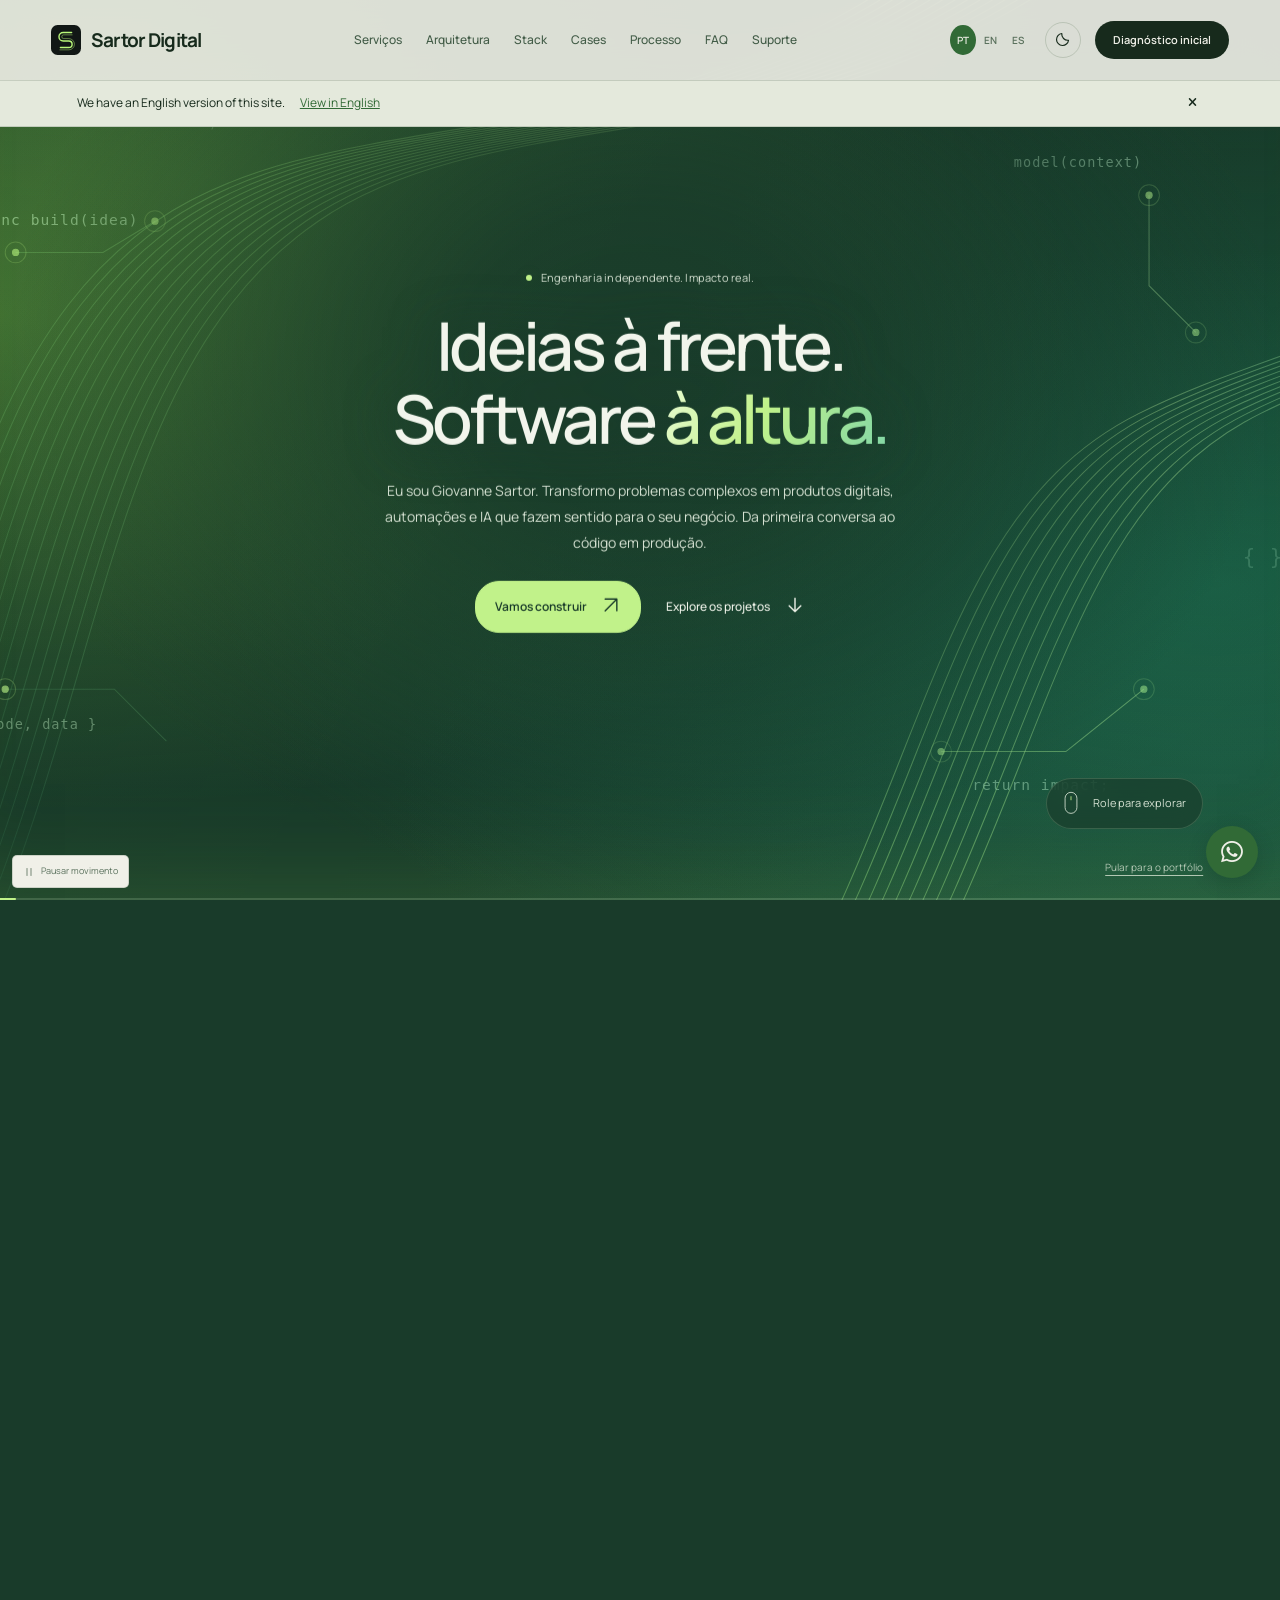
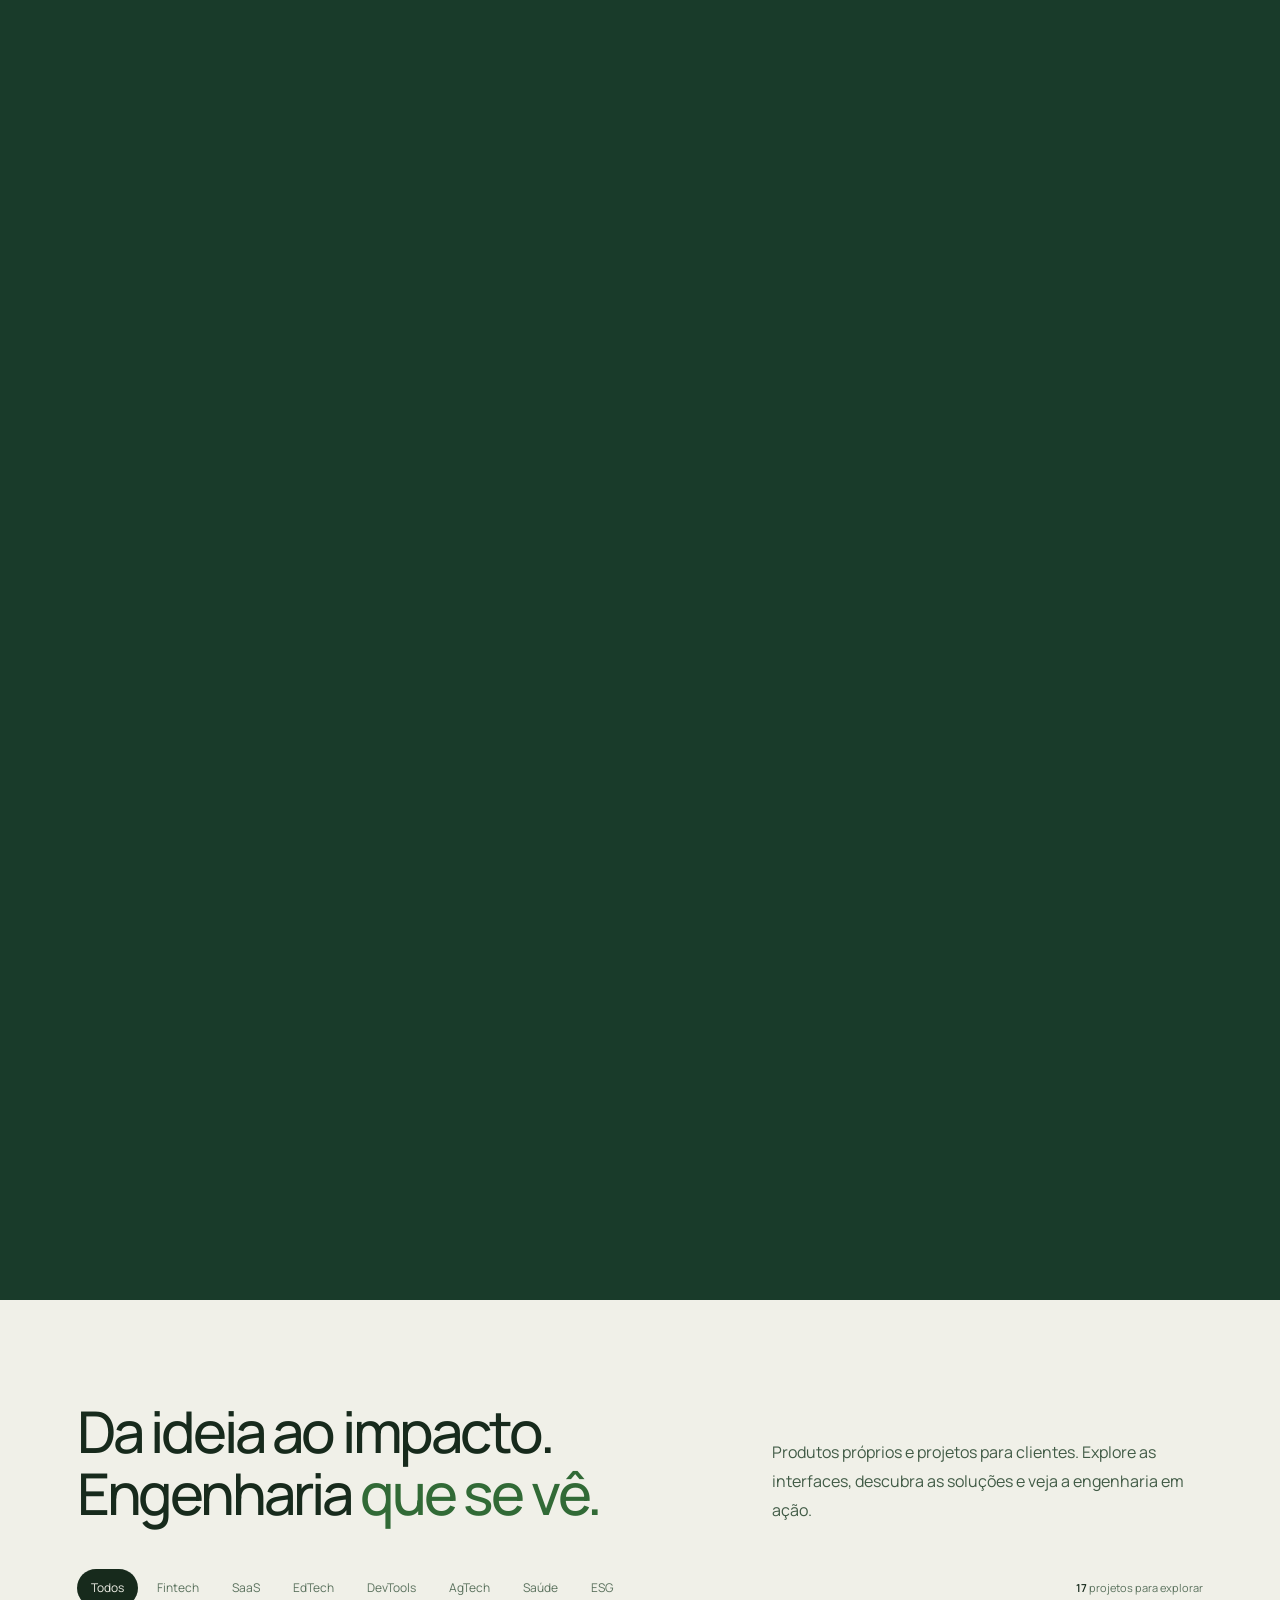
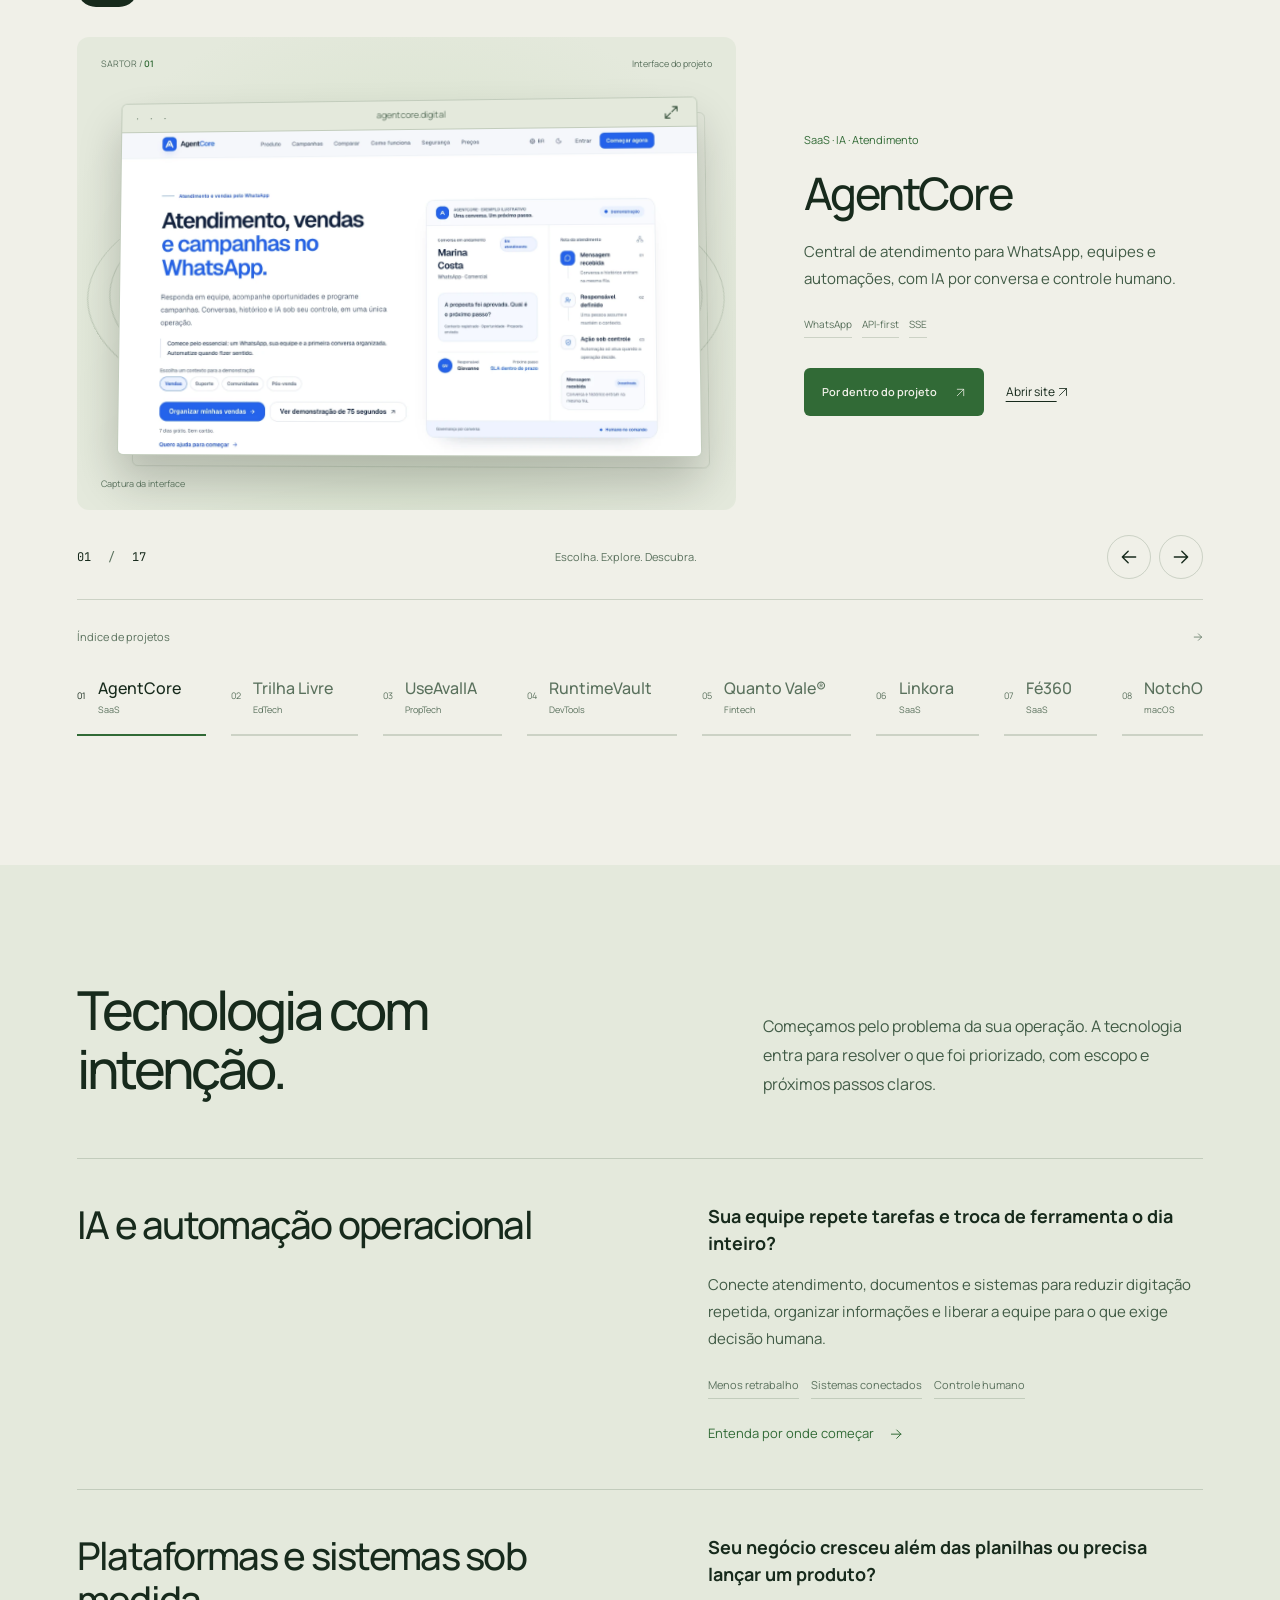
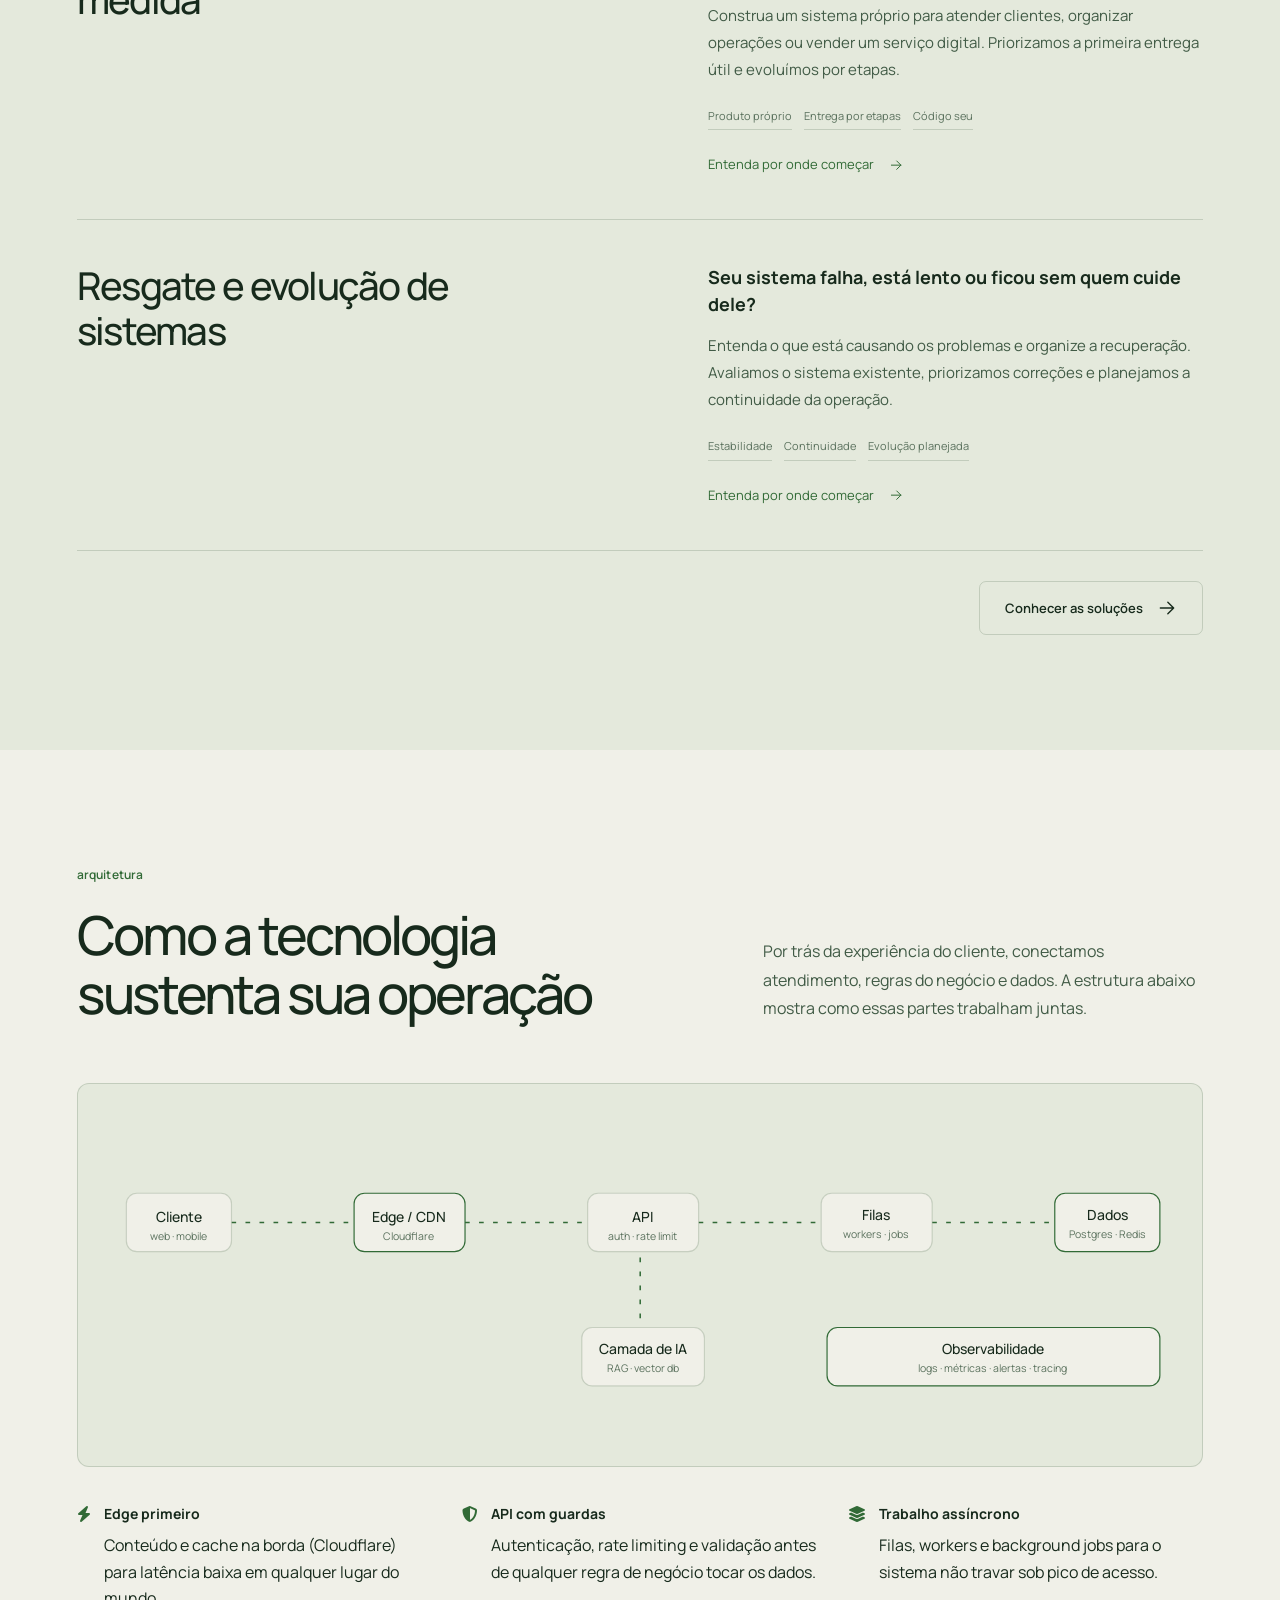
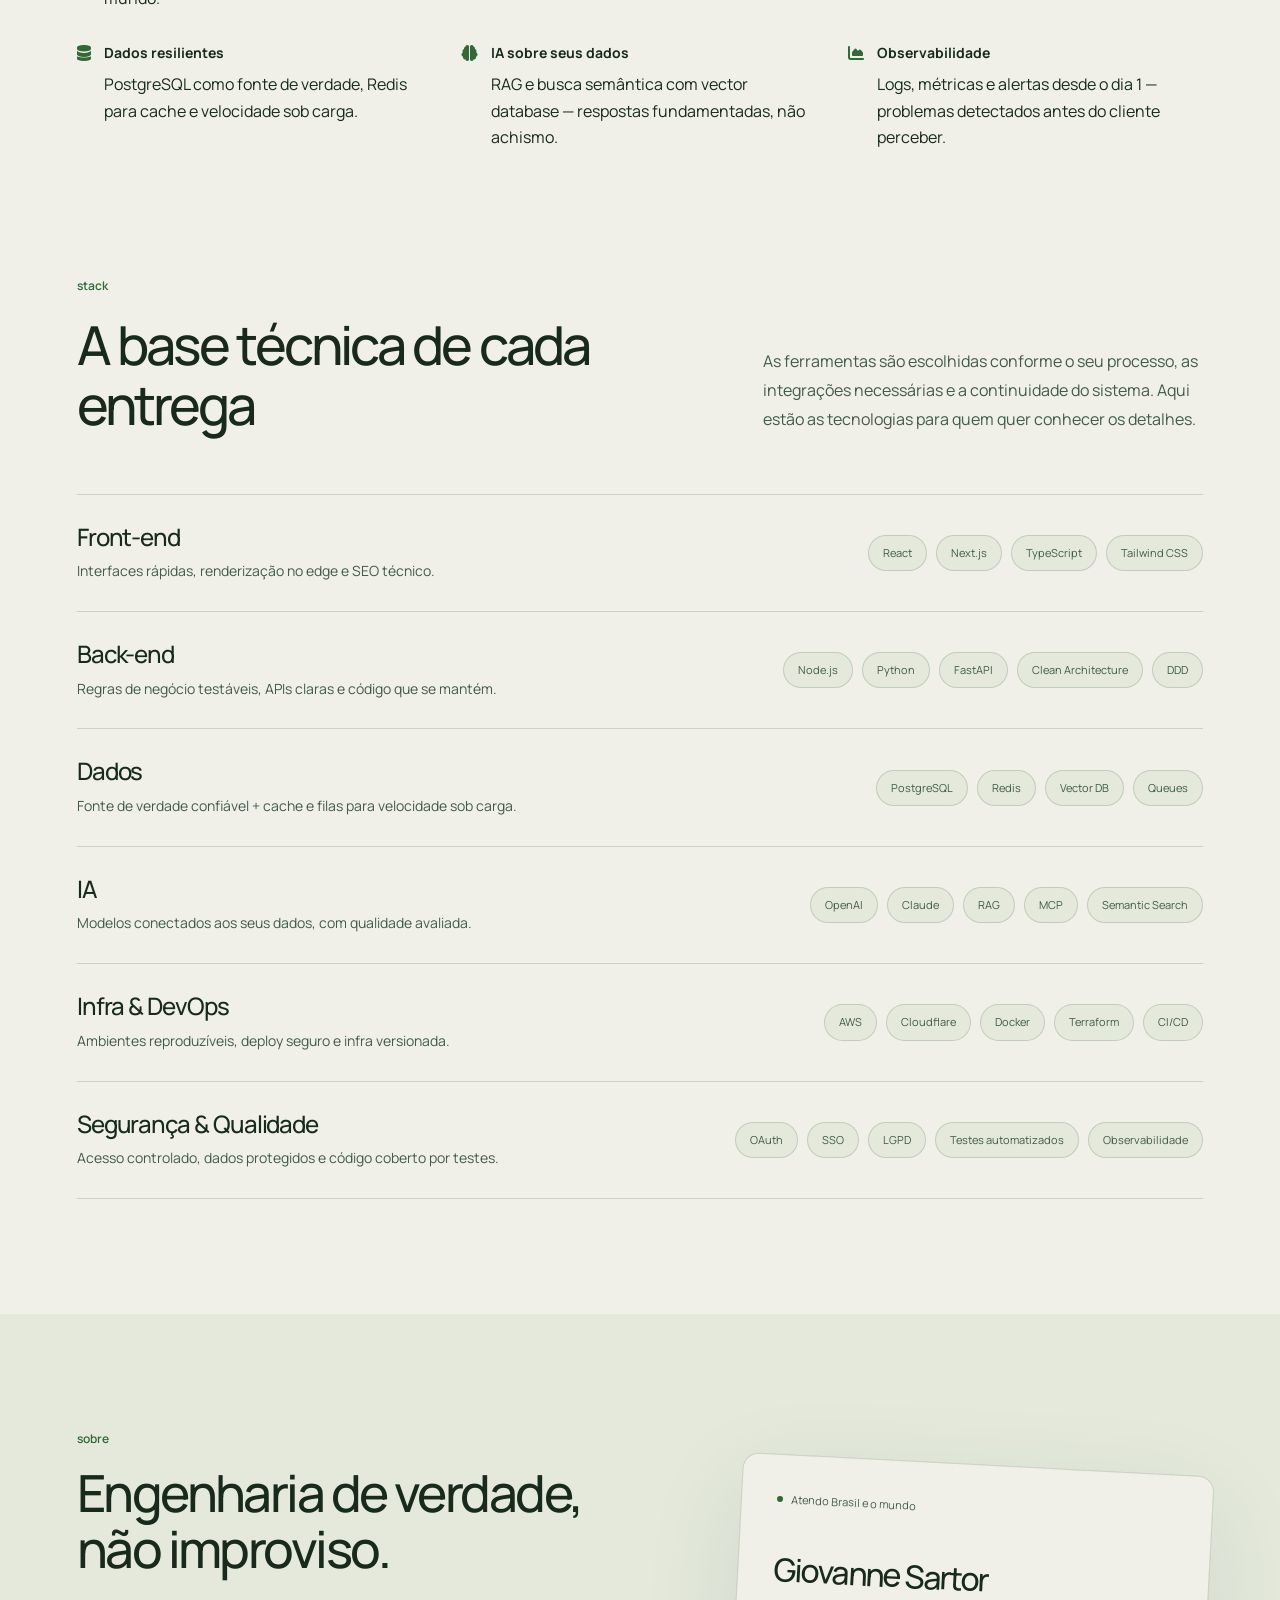
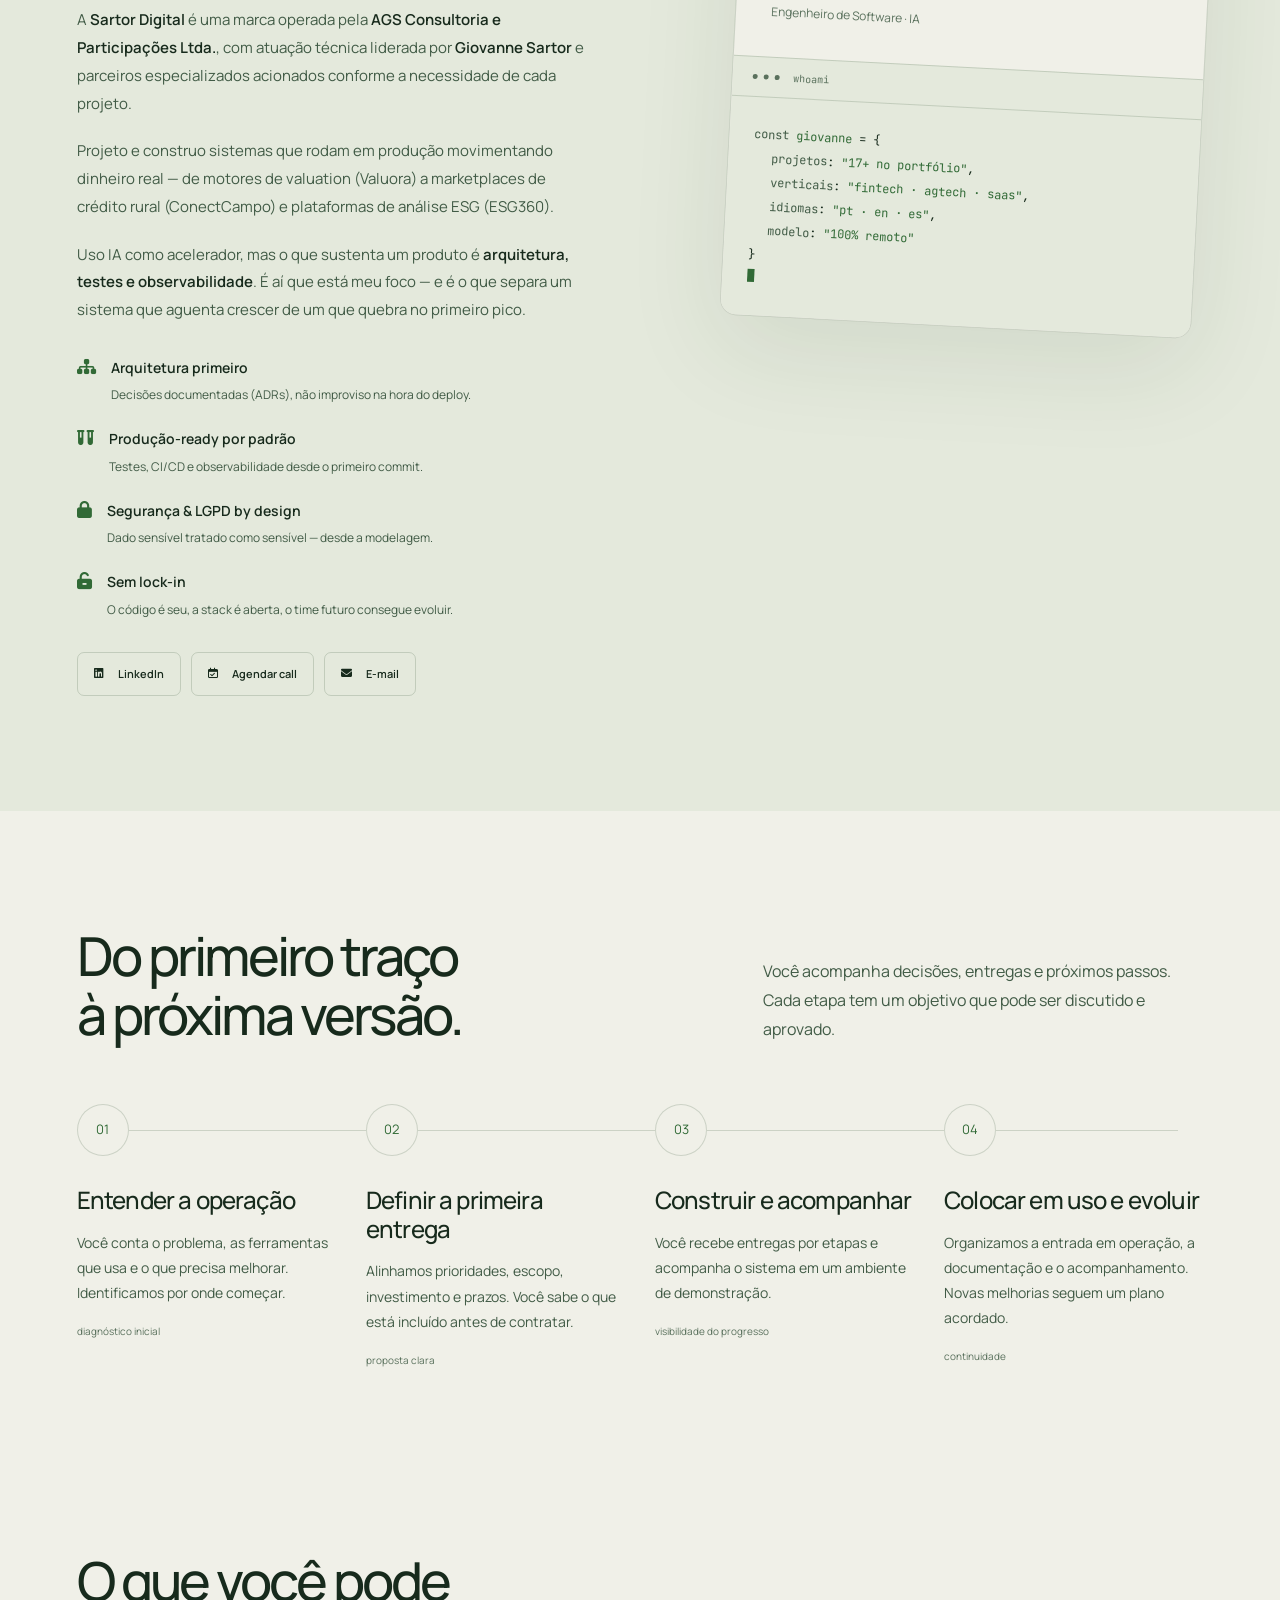
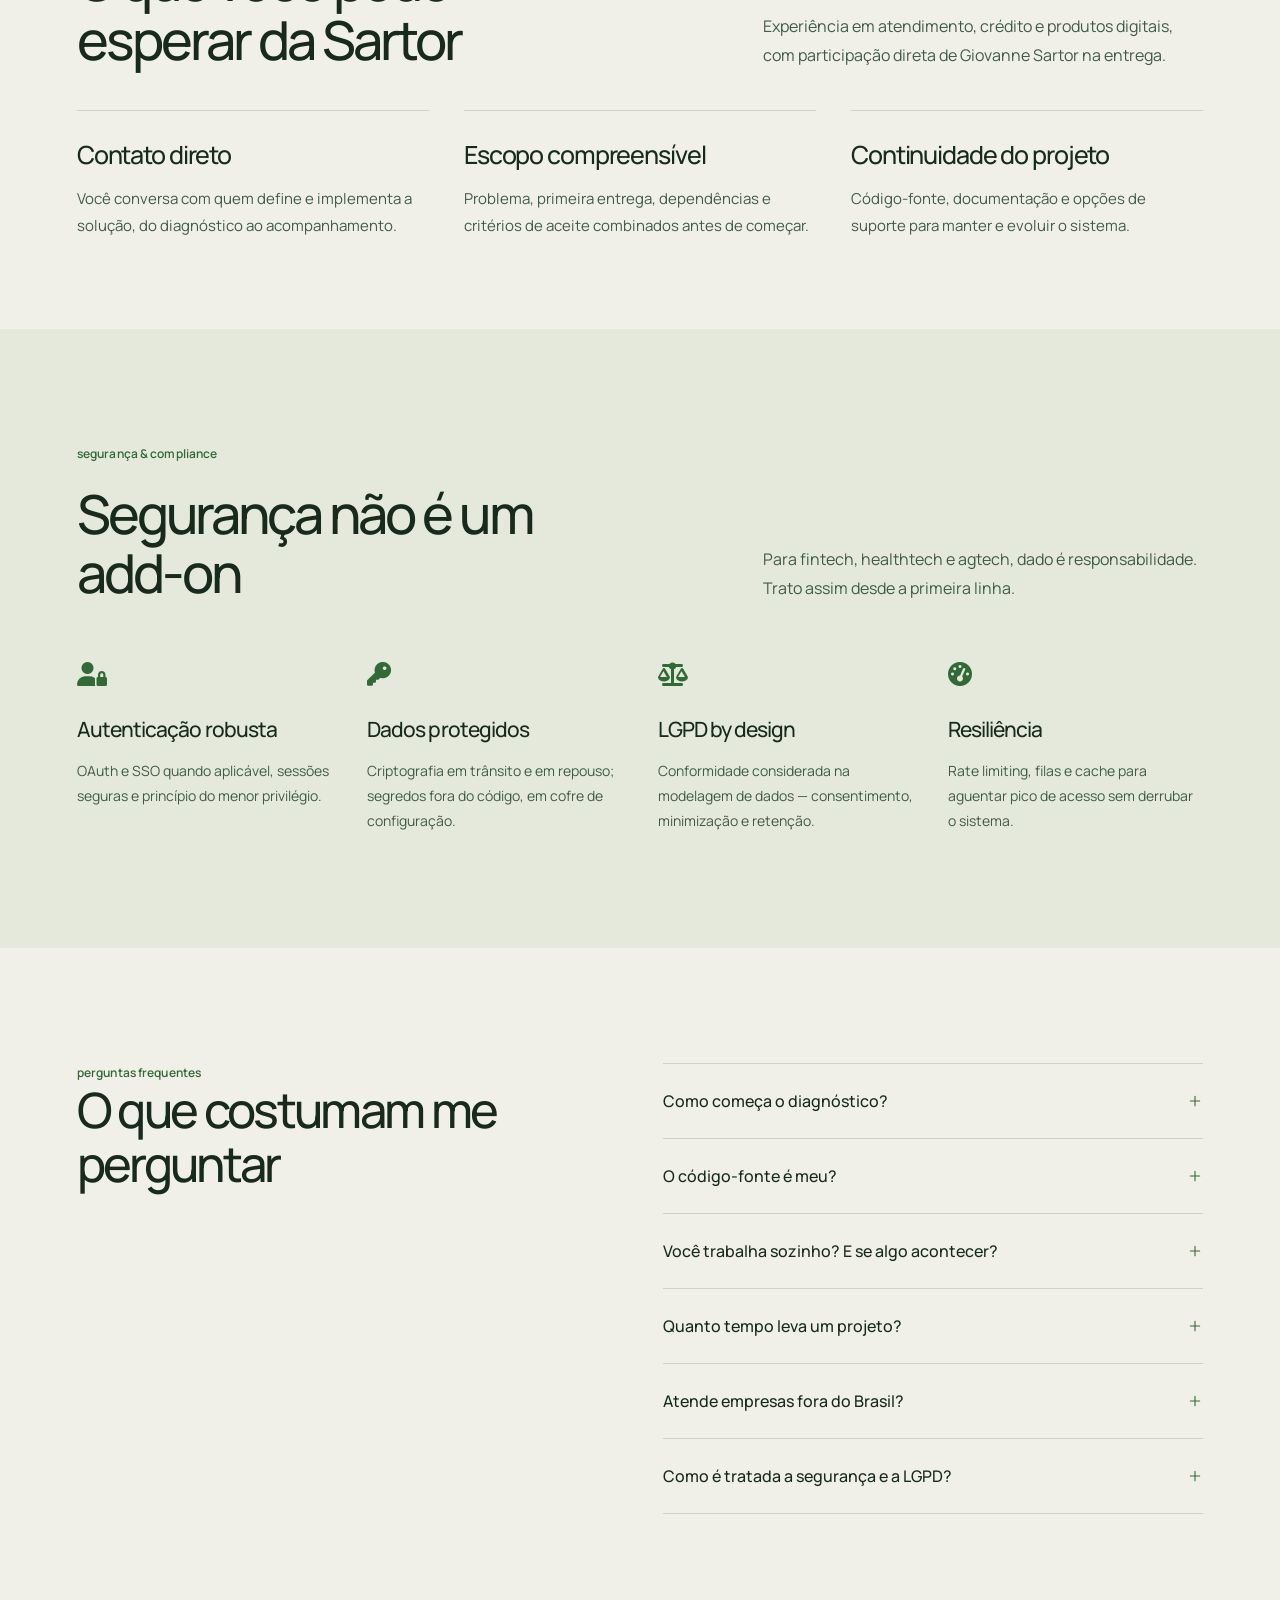
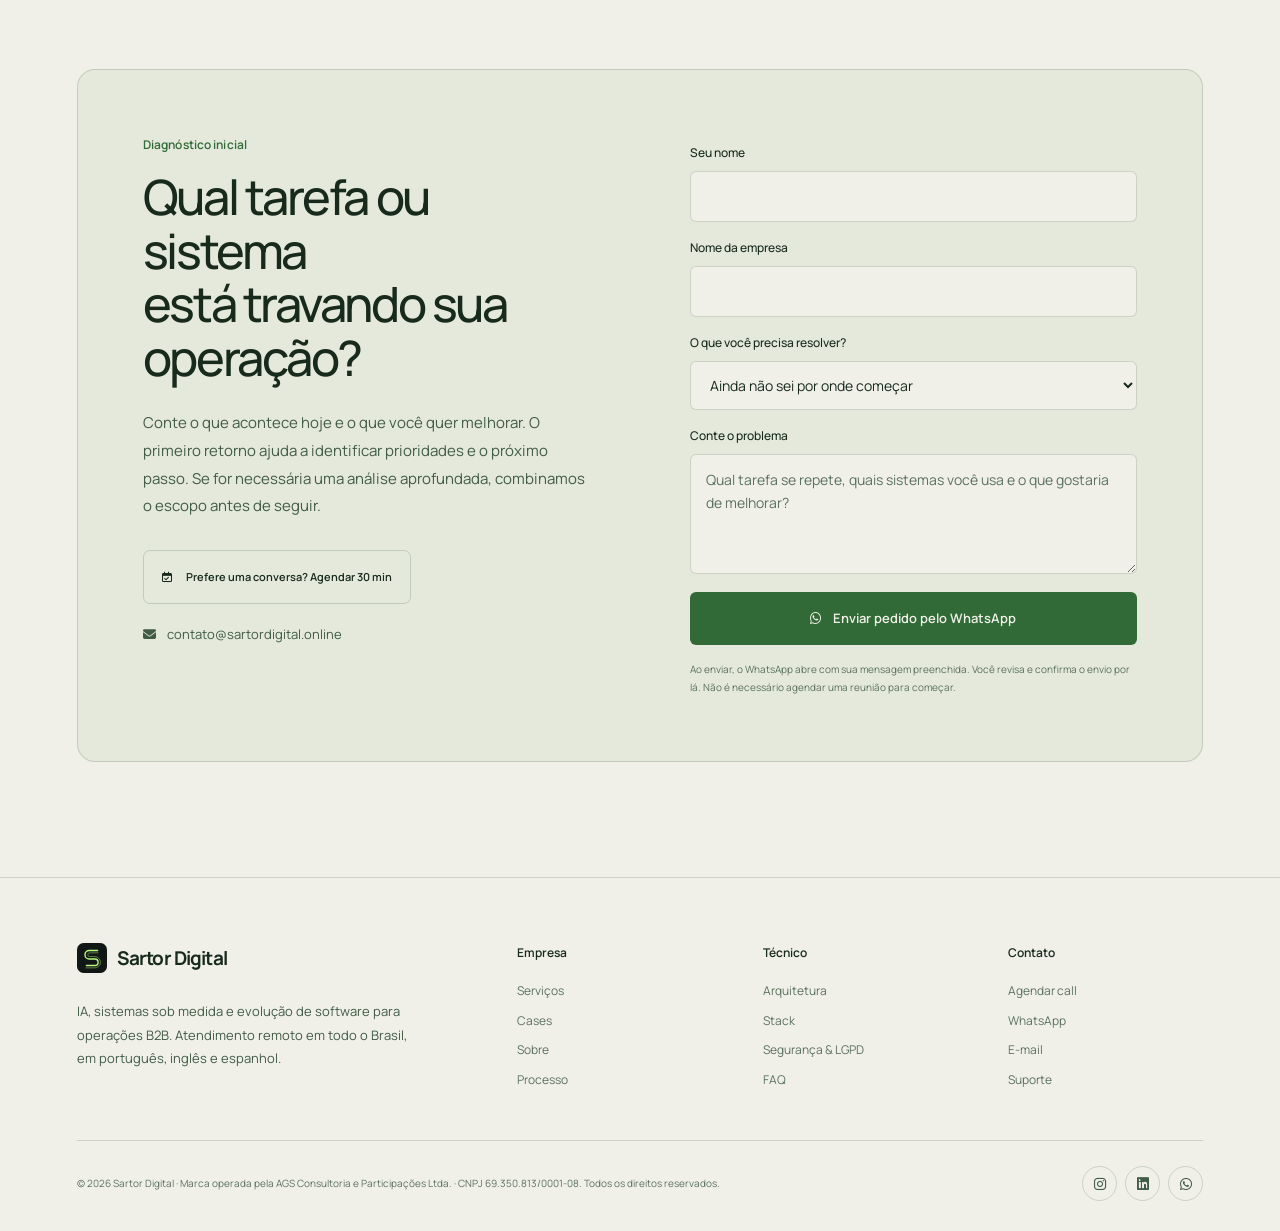
==== commit 87bba47c: "Refine hero opening with original code and AI signals before project scroll" ====
--- a/index.html
+++ b/index.html
@@ -160,7 +160,7 @@
   ]
 }
   </script>
-<link href="assets/icons.css?v=20261116" rel="stylesheet"/><link href="assets/experience.css?v=20261116-6" rel="stylesheet"/><link href="assets/immersive.css?v=20261116-6" rel="stylesheet"/></head>
+<link href="assets/icons.css?v=20261116" rel="stylesheet"/><link href="assets/experience.css?v=20261116-6" rel="stylesheet"/><link href="assets/immersive.css?v=20261116-7" rel="stylesheet"/></head>
 <body class="experience-home"><a class="skip-link" href="#main">Pular para o conteúdo</a>
 <div class="bg-grid"></div>
 <div class="bg-halo"></div>
@@ -188,7 +188,7 @@
 <button aria-label="Menu" class="mob-toggle" id="mobToggle"><svg aria-hidden="true" class="sd-icon" data-icon="menu" fill="none" focusable="false" height="24" stroke="currentColor" stroke-linecap="round" stroke-linejoin="round" stroke-width="1.65" viewbox="0 0 24 24" width="24" xmlns="http://www.w3.org/2000/svg"><path d="M4 6h16M4 12h16M4 18h16"></path></svg></button>
 </div>
 </nav>
-<main id="main"><section class="hero immersive-hero immersive-static" id="home"><div class="immersive-pin"><div aria-hidden="true" id="immersive-canvas"></div><div aria-hidden="true" class="immersive-fallback"><img alt="" height="900" loading="lazy" src="assets/cases/trilhalivre-0be88f0551.webp" width="1440"/><img alt="" height="900" loading="lazy" src="assets/cases/agentcore-3723d83724.webp" width="1440"/><img alt="" height="900" loading="lazy" src="assets/cases/useavalia-792bde4913.webp" width="1440"/><img alt="" height="900" loading="lazy" src="assets/cases/linkora-19eb073b17.webp" width="1440"/><img alt="" height="900" loading="lazy" src="assets/cases/runtimevault-11726c45de.webp" width="1440"/><img alt="" height="900" loading="lazy" src="assets/cases/notchops-b8c077c3d8.webp" width="1440"/></div><div aria-hidden="true" class="immersive-vignette"></div><div class="immersive-intro"><div class="hero-copy"><div class="eyebrow"><span class="eyebrow-dot"></span>Engenharia independente. Impacto real.</div><h1>Ideias à frente.<br/>Software <em>à altura.</em></h1><p class="hero-sub">Eu sou Giovanne Sartor. Transformo problemas complexos em produtos digitais, automações e IA que fazem sentido para o seu negócio. Da primeira conversa ao código em produção.</p><div class="hero-btns"><a class="btn-primary" href="#contato">Vamos construir <span><svg aria-hidden="true" class="sd-icon" data-icon="arrow-up-right" fill="none" focusable="false" height="24" stroke="currentColor" stroke-linecap="round" stroke-linejoin="round" stroke-width="1.65" viewbox="0 0 24 24" width="24" xmlns="http://www.w3.org/2000/svg"><path d="M5 19 19 5M5 5h14v14"></path></svg></span></a><a class="hero-work" href="#cases">Explore os projetos <span><svg aria-hidden="true" class="sd-icon" data-icon="arrow-down" fill="none" focusable="false" height="24" stroke="currentColor" stroke-linecap="round" stroke-linejoin="round" stroke-width="1.65" viewbox="0 0 24 24" width="24" xmlns="http://www.w3.org/2000/svg"><path d="M12 4v16M5 13l7 7 7-7"></path></svg></span></a></div></div></div><div class="immersive-scroll-hint"><svg aria-hidden="true" fill="none" viewbox="0 0 24 38"><rect height="32" rx="9" width="18" x="3" y="2"></rect><path d="M12 8v6"></path></svg><span>Role para explorar</span></div><a class="immersive-skip" href="#cases">Pular para o portfólio</a><div aria-hidden="true" class="immersive-feature"><span class="immersive-feature-kicker"></span><h2 class="immersive-feature-title"></h2><p class="immersive-feature-description"></p><a class="immersive-feature-link" href="https://agentcore.digital/" rel="noopener noreferrer" tabindex="-1" target="_blank">Abrir projeto</a></div><div aria-hidden="true" class="immersive-progress"><span></span></div></div><div class="hero-bottom"><span class="hero-studio">Sartor Digital</span><span>Estratégia. Design. Engenharia.</span><span>Giovanne Sartor — Software &amp; AI</span><a aria-label="Explore os projetos" href="#cases"><svg aria-hidden="true" class="sd-icon" data-icon="arrow-down" fill="none" focusable="false" height="24" stroke="currentColor" stroke-linecap="round" stroke-linejoin="round" stroke-width="1.65" viewbox="0 0 24 24" width="24" xmlns="http://www.w3.org/2000/svg"><path d="M12 4v16M5 13l7 7 7-7"></path></svg></a></div></section><section class="section project-explorer" data-section="01" id="cases"><div class="wrap"><header class="explorer-heading"><h2>Da ideia ao impacto.<br/>Engenharia <em>que se vê.</em></h2><p>Produtos próprios e projetos para clientes. Explore as interfaces, descubra as soluções e veja a engenharia em ação.</p></header><div class="explorer-toolbar"><div aria-label="Escolha um projeto" class="explorer-filters" role="group"><button aria-pressed="true" class="explorer-filter" data-category="all" type="button">Todos</button><button aria-pressed="false" class="explorer-filter" data-category="fintech" type="button">Fintech</button><button aria-pressed="false" class="explorer-filter" data-category="saas" type="button">SaaS</button><button aria-pressed="false" class="explorer-filter" data-category="edtech" type="button">EdTech</button><button aria-pressed="false" class="explorer-filter" data-category="devtools" type="button">DevTools</button><button aria-pressed="false" class="explorer-filter" data-category="agtech" type="button">AgTech</button><button aria-pressed="false" class="explorer-filter" data-category="saude" type="button">Saúde</button><button aria-pressed="false" class="explorer-filter" data-category="esg" type="button">ESG</button></div><span class="explorer-total"><b>17</b> projetos para explorar</span></div><div class="explorer-deck"><div class="explorer-main"><div class="explorer-stage" id="project-stage"><div aria-hidden="true" class="stage-grid"></div><div aria-hidden="true" class="stage-orbit"></div><div class="stage-label"><span>SARTOR / <b class="stage-id">01</b></span><span>Interface do projeto</span></div><div class="screen-assembly"><div aria-hidden="true" class="screen-shadow"></div><div class="project-screen"><div class="screen-chrome"><span aria-hidden="true" class="screen-dots"><svg aria-hidden="true" class="sd-icon" data-icon="dot" fill="none" focusable="false" height="24" stroke="currentColor" stroke-linecap="round" stroke-linejoin="round" stroke-width="1.65" viewbox="0 0 24 24" width="24" xmlns="http://www.w3.org/2000/svg"><circle cx="12" cy="12" fill="currentColor" r="3" stroke="none"></circle></svg> <svg aria-hidden="true" class="sd-icon" data-icon="dot" fill="none" focusable="false" height="24" stroke="currentColor" stroke-linecap="round" stroke-linejoin="round" stroke-width="1.65" viewbox="0 0 24 24" width="24" xmlns="http://www.w3.org/2000/svg"><circle cx="12" cy="12" fill="currentColor" r="3" stroke="none"></circle></svg> <svg aria-hidden="true" class="sd-icon" data-icon="dot" fill="none" focusable="false" height="24" stroke="currentColor" stroke-linecap="round" stroke-linejoin="round" stroke-width="1.65" viewbox="0 0 24 24" width="24" xmlns="http://www.w3.org/2000/svg"><circle cx="12" cy="12" fill="currentColor" r="3" stroke="none"></circle></svg></span><span class="screen-domain">agentcore.digital</span><button aria-label="Ampliar interface" class="explorer-zoom" type="button"><svg aria-hidden="true" class="sd-icon" data-icon="expand" fill="none" focusable="false" height="24" stroke="currentColor" stroke-linecap="round" stroke-linejoin="round" stroke-width="1.65" viewbox="0 0 24 24" width="24" xmlns="http://www.w3.org/2000/svg"><path d="M14 4h6v6M20 4l-7 7M10 20H4v-6M4 20l7-7"></path></svg></button></div><img alt="Captura da interface: AgentCore" class="project-image" height="900" src="assets/cases/agentcore-3723d83724.webp" width="1440"/><p class="image-fallback" hidden="">Prévia indisponível. Acesse o site para conhecer o projeto.</p></div></div><div class="stage-bottom"><span class="stage-caption">Captura da interface</span><span aria-hidden="true" class="stage-signature">S/</span></div></div><article class="project-info"><div class="project-copy"><span class="project-tag">SaaS · IA · Atendimento</span><h3 class="project-title">AgentCore</h3><p class="project-description">Central de atendimento para WhatsApp, equipes e automações, com IA por conversa e controle humano.</p><div class="project-tags"><span>WhatsApp</span><span>API-first</span><span>SSE</span></div></div><div class="project-actions"><button class="explorer-detail" type="button">Por dentro do projeto <span><svg aria-hidden="true" class="sd-icon" data-icon="arrow-up-right" fill="none" focusable="false" height="24" stroke="currentColor" stroke-linecap="round" stroke-linejoin="round" stroke-width="1.65" viewbox="0 0 24 24" width="24" xmlns="http://www.w3.org/2000/svg"><path d="M5 19 19 5M5 5h14v14"></path></svg></span></button><a class="explorer-visit" href="https://agentcore.digital/" rel="noopener noreferrer" target="_blank">Abrir site <svg aria-hidden="true" class="sd-icon" data-icon="arrow-up-right" fill="none" focusable="false" height="24" stroke="currentColor" stroke-linecap="round" stroke-linejoin="round" stroke-width="1.65" viewbox="0 0 24 24" width="24" xmlns="http://www.w3.org/2000/svg"><path d="M5 19 19 5M5 5h14v14"></path></svg></a></div></article><div class="explorer-navigation"><span class="project-counter">01 <i>/</i> 17</span><span class="navigation-hint">Escolha. Explore. Descubra.</span><div><button aria-label="Projeto anterior" class="explorer-prev" type="button"><svg aria-hidden="true" class="sd-icon" data-icon="arrow-left" fill="none" focusable="false" height="24" stroke="currentColor" stroke-linecap="round" stroke-linejoin="round" stroke-width="1.65" viewbox="0 0 24 24" width="24" xmlns="http://www.w3.org/2000/svg"><path d="M20 12H4M11 5l-7 7 7 7"></path></svg></button><button aria-label="Próximo projeto" class="explorer-next" type="button"><svg aria-hidden="true" class="sd-icon" data-icon="arrow-right" fill="none" focusable="false" height="24" stroke="currentColor" stroke-linecap="round" stroke-linejoin="round" stroke-width="1.65" viewbox="0 0 24 24" width="24" xmlns="http://www.w3.org/2000/svg"><path d="M4 12h16M13 5l7 7-7 7"></path></svg></button></div></div></div><aside class="explorer-index"><div class="index-heading"><span>Índice de projetos</span><span><svg aria-hidden="true" class="sd-icon" data-icon="arrow-down" fill="none" focusable="false" height="24" stroke="currentColor" stroke-linecap="round" stroke-linejoin="round" stroke-width="1.65" viewbox="0 0 24 24" width="24" xmlns="http://www.w3.org/2000/svg"><path d="M12 4v16M5 13l7 7 7-7"></path></svg></span></div><div aria-label="Escolha um projeto" class="project-list" role="group"><button aria-controls="project-stage" aria-pressed="true" class="project-choice" data-project="0" type="button"><span class="choice-num">01</span><img alt="" height="50" loading="lazy" src="assets/cases/agentcore-3723d83724.webp" width="80"/><span class="choice-label"><strong>AgentCore</strong><small>SaaS</small></span><span aria-hidden="true" class="choice-arrow"><svg aria-hidden="true" class="sd-icon" data-icon="arrow-up-right" fill="none" focusable="false" height="24" stroke="currentColor" stroke-linecap="round" stroke-linejoin="round" stroke-width="1.65" viewbox="0 0 24 24" width="24" xmlns="http://www.w3.org/2000/svg"><path d="M5 19 19 5M5 5h14v14"></path></svg></span></button><button aria-controls="project-stage" aria-pressed="false" class="project-choice" data-project="1" type="button"><span class="choice-num">02</span><img alt="" height="50" loading="lazy" src="assets/cases/trilhalivre-0be88f0551.webp" width="80"/><span class="choice-label"><strong>Trilha Livre</strong><small>EdTech</small></span><span aria-hidden="true" class="choice-arrow"><svg aria-hidden="true" class="sd-icon" data-icon="arrow-up-right" fill="none" focusable="false" height="24" stroke="currentColor" stroke-linecap="round" stroke-linejoin="round" stroke-width="1.65" viewbox="0 0 24 24" width="24" xmlns="http://www.w3.org/2000/svg"><path d="M5 19 19 5M5 5h14v14"></path></svg></span></button><button aria-controls="project-stage" aria-pressed="false" class="project-choice" data-project="2" type="button"><span class="choice-num">03</span><img alt="" height="50" loading="lazy" src="assets/cases/useavalia-792bde4913.webp" width="80"/><span class="choice-label"><strong>UseAvalIA</strong><small>PropTech</small></span><span aria-hidden="true" class="choice-arrow"><svg aria-hidden="true" class="sd-icon" data-icon="arrow-up-right" fill="none" focusable="false" height="24" stroke="currentColor" stroke-linecap="round" stroke-linejoin="round" stroke-width="1.65" viewbox="0 0 24 24" width="24" xmlns="http://www.w3.org/2000/svg"><path d="M5 19 19 5M5 5h14v14"></path></svg></span></button><button aria-controls="project-stage" aria-pressed="false" class="project-choice" data-project="3" type="button"><span class="choice-num">04</span><img alt="" height="50" loading="lazy" src="assets/cases/runtimevault-11726c45de.webp" width="80"/><span class="choice-label"><strong>RuntimeVault</strong><small>DevTools</small></span><span aria-hidden="true" class="choice-arrow"><svg aria-hidden="true" class="sd-icon" data-icon="arrow-up-right" fill="none" focusable="false" height="24" stroke="currentColor" stroke-linecap="round" stroke-linejoin="round" stroke-width="1.65" viewbox="0 0 24 24" width="24" xmlns="http://www.w3.org/2000/svg"><path d="M5 19 19 5M5 5h14v14"></path></svg></span></button><button aria-controls="project-stage" aria-pressed="false" class="project-choice" data-project="4" type="button"><span class="choice-num">05</span><img alt="" height="50" loading="lazy" src="assets/cases/quantovale-453b8088f4.webp" width="80"/><span class="choice-label"><strong>Quanto Vale®</strong><small>Fintech</small></span><span aria-hidden="true" class="choice-arrow"><svg aria-hidden="true" class="sd-icon" data-icon="arrow-up-right" fill="none" focusable="false" height="24" stroke="currentColor" stroke-linecap="round" stroke-linejoin="round" stroke-width="1.65" viewbox="0 0 24 24" width="24" xmlns="http://www.w3.org/2000/svg"><path d="M5 19 19 5M5 5h14v14"></path></svg></span></button><button aria-controls="project-stage" aria-pressed="false" class="project-choice" data-project="5" type="button"><span class="choice-num">06</span><img alt="" height="50" loading="lazy" src="assets/cases/linkora-19eb073b17.webp" width="80"/><span class="choice-label"><strong>Linkora</strong><small>SaaS</small></span><span aria-hidden="true" class="choice-arrow"><svg aria-hidden="true" class="sd-icon" data-icon="arrow-up-right" fill="none" focusable="false" height="24" stroke="currentColor" stroke-linecap="round" stroke-linejoin="round" stroke-width="1.65" viewbox="0 0 24 24" width="24" xmlns="http://www.w3.org/2000/svg"><path d="M5 19 19 5M5 5h14v14"></path></svg></span></button><button aria-controls="project-stage" aria-pressed="false" class="project-choice" data-project="6" type="button"><span class="choice-num">07</span><img alt="" height="50" loading="lazy" src="assets/cases/fe360-69ddeb680c.webp" width="80"/><span class="choice-label"><strong>Fé360</strong><small>SaaS</small></span><span aria-hidden="true" class="choice-arrow"><svg aria-hidden="true" class="sd-icon" data-icon="arrow-up-right" fill="none" focusable="false" height="24" stroke="currentColor" stroke-linecap="round" stroke-linejoin="round" stroke-width="1.65" viewbox="0 0 24 24" width="24" xmlns="http://www.w3.org/2000/svg"><path d="M5 19 19 5M5 5h14v14"></path></svg></span></button><button aria-controls="project-stage" aria-pressed="false" class="project-choice" data-project="7" type="button"><span class="choice-num">08</span><img alt="" height="50" loading="lazy" src="assets/cases/notchops-b8c077c3d8.webp" width="80"/><span class="choice-label"><strong>NotchOps</strong><small>macOS</small></span><span aria-hidden="true" class="choice-arrow"><svg aria-hidden="true" class="sd-icon" data-icon="arrow-up-right" fill="none" focusable="false" height="24" stroke="currentColor" stroke-linecap="round" stroke-linejoin="round" stroke-width="1.65" viewbox="0 0 24 24" width="24" xmlns="http://www.w3.org/2000/svg"><path d="M5 19 19 5M5 5h14v14"></path></svg></span></button><button aria-controls="project-stage" aria-pressed="false" class="project-choice" data-project="8" type="button"><span class="choice-num">09</span><img alt="" height="50" loading="lazy" src="assets/cases/valuora-b280d972cf.webp" width="80"/><span class="choice-label"><strong>Valuora</strong><small>Fintech</small></span><span aria-hidden="true" class="choice-arrow"><svg aria-hidden="true" class="sd-icon" data-icon="arrow-up-right" fill="none" focusable="false" height="24" stroke="currentColor" stroke-linecap="round" stroke-linejoin="round" stroke-width="1.65" viewbox="0 0 24 24" width="24" xmlns="http://www.w3.org/2000/svg"><path d="M5 19 19 5M5 5h14v14"></path></svg></span></button><button aria-controls="project-stage" aria-pressed="false" class="project-choice" data-project="9" type="button"><span class="choice-num">10</span><img alt="" height="50" loading="lazy" src="assets/cases/conectcampo-e6b0308512.webp" width="80"/><span class="choice-label"><strong>ConectCampo</strong><small>AgTech</small></span><span aria-hidden="true" class="choice-arrow"><svg aria-hidden="true" class="sd-icon" data-icon="arrow-up-right" fill="none" focusable="false" height="24" stroke="currentColor" stroke-linecap="round" stroke-linejoin="round" stroke-width="1.65" viewbox="0 0 24 24" width="24" xmlns="http://www.w3.org/2000/svg"><path d="M5 19 19 5M5 5h14v14"></path></svg></span></button><button aria-controls="project-stage" aria-pressed="false" class="project-choice" data-project="10" type="button"><span class="choice-num">11</span><img alt="" height="50" loading="lazy" src="assets/cases/vexium-c546d690ce.webp" width="80"/><span class="choice-label"><strong>Vexium</strong><small>Fintech</small></span><span aria-hidden="true" class="choice-arrow"><svg aria-hidden="true" class="sd-icon" data-icon="arrow-up-right" fill="none" focusable="false" height="24" stroke="currentColor" stroke-linecap="round" stroke-linejoin="round" stroke-width="1.65" viewbox="0 0 24 24" width="24" xmlns="http://www.w3.org/2000/svg"><path d="M5 19 19 5M5 5h14v14"></path></svg></span></button><button aria-controls="project-stage" aria-pressed="false" class="project-choice" data-project="11" type="button"><span class="choice-num">12</span><img alt="" height="50" loading="lazy" src="assets/cases/fundflow-c95fd524cb.webp" width="80"/><span class="choice-label"><strong>FundFlow</strong><small>Fintech</small></span><span aria-hidden="true" class="choice-arrow"><svg aria-hidden="true" class="sd-icon" data-icon="arrow-up-right" fill="none" focusable="false" height="24" stroke="currentColor" stroke-linecap="round" stroke-linejoin="round" stroke-width="1.65" viewbox="0 0 24 24" width="24" xmlns="http://www.w3.org/2000/svg"><path d="M5 19 19 5M5 5h14v14"></path></svg></span></button><button aria-controls="project-stage" aria-pressed="false" class="project-choice" data-project="12" type="button"><span class="choice-num">13</span><img alt="" height="50" loading="lazy" src="assets/cases/esg360-61fd369e35.webp" width="80"/><span class="choice-label"><strong>ESG360</strong><small>ESG</small></span><span aria-hidden="true" class="choice-arrow"><svg aria-hidden="true" class="sd-icon" data-icon="arrow-up-right" fill="none" focusable="false" height="24" stroke="currentColor" stroke-linecap="round" stroke-linejoin="round" stroke-width="1.65" viewbox="0 0 24 24" width="24" xmlns="http://www.w3.org/2000/svg"><path d="M5 19 19 5M5 5h14v14"></path></svg></span></button><button aria-controls="project-stage" aria-pressed="false" class="project-choice" data-project="13" type="button"><span class="choice-num">14</span><img alt="" height="50" loading="lazy" src="assets/cases/agdigital-edec2e3976.webp" width="80"/><span class="choice-label"><strong>AG Digital</strong><small>Insurtech</small></span><span aria-hidden="true" class="choice-arrow"><svg aria-hidden="true" class="sd-icon" data-icon="arrow-up-right" fill="none" focusable="false" height="24" stroke="currentColor" stroke-linecap="round" stroke-linejoin="round" stroke-width="1.65" viewbox="0 0 24 24" width="24" xmlns="http://www.w3.org/2000/svg"><path d="M5 19 19 5M5 5h14v14"></path></svg></span></button><button aria-controls="project-stage" aria-pressed="false" class="project-choice" data-project="14" type="button"><span class="choice-num">15</span><img alt="" height="50" loading="lazy" src="assets/cases/buffalo-capital-63bf5297b9.webp" width="80"/><span class="choice-label"><strong>Buffalo Capital</strong><small>Fintech</small></span><span aria-hidden="true" class="choice-arrow"><svg aria-hidden="true" class="sd-icon" data-icon="arrow-up-right" fill="none" focusable="false" height="24" stroke="currentColor" stroke-linecap="round" stroke-linejoin="round" stroke-width="1.65" viewbox="0 0 24 24" width="24" xmlns="http://www.w3.org/2000/svg"><path d="M5 19 19 5M5 5h14v14"></path></svg></span></button><button aria-controls="project-stage" aria-pressed="false" class="project-choice" data-project="15" type="button"><span class="choice-num">16</span><img alt="" height="50" loading="lazy" src="assets/cases/urus-agro-urbano-f301f0f8b2.webp" width="80"/><span class="choice-label"><strong>Urus Agro e Urbano</strong><small>Fintech</small></span><span aria-hidden="true" class="choice-arrow"><svg aria-hidden="true" class="sd-icon" data-icon="arrow-up-right" fill="none" focusable="false" height="24" stroke="currentColor" stroke-linecap="round" stroke-linejoin="round" stroke-width="1.65" viewbox="0 0 24 24" width="24" xmlns="http://www.w3.org/2000/svg"><path d="M5 19 19 5M5 5h14v14"></path></svg></span></button><button aria-controls="project-stage" aria-pressed="false" class="project-choice" data-project="16" type="button"><span class="choice-num">17</span><img alt="" height="50" loading="lazy" src="assets/cases/pro-sorrir-0b50270cf8.webp" width="80"/><span class="choice-label"><strong>Pró Sorrir Odontologia</strong><small>Saúde</small></span><span aria-hidden="true" class="choice-arrow"><svg aria-hidden="true" class="sd-icon" data-icon="arrow-up-right" fill="none" focusable="false" height="24" stroke="currentColor" stroke-linecap="round" stroke-linejoin="round" stroke-width="1.65" viewbox="0 0 24 24" width="24" xmlns="http://www.w3.org/2000/svg"><path d="M5 19 19 5M5 5h14v14"></path></svg></span></button></div><div class="index-footer"><img alt="" height="24" src="assets/signature-mark.svg" width="24"/><span>DESIGNED &amp; BUILT<br/>BY SARTOR DIGITAL</span></div></aside></div><p aria-atomic="true" aria-live="polite" class="explorer-status sr-only"></p></div><dialog aria-labelledby="explorer-dialog-title" class="explorer-dialog"><div class="explorer-dialog-top"><span>SARTOR DIGITAL / <span class="dialog-category"></span></span><button aria-label="Fechar" class="explorer-close" type="button"><svg aria-hidden="true" class="sd-icon" data-icon="close" fill="none" focusable="false" height="24" stroke="currentColor" stroke-linecap="round" stroke-linejoin="round" stroke-width="1.65" viewbox="0 0 24 24" width="24" xmlns="http://www.w3.org/2000/svg"><path d="m6 6 12 12M18 6 6 18"></path></svg></button></div><div class="dialog-body"><h3 id="explorer-dialog-title"></h3><img alt="" class="dialog-image"/><div class="dialog-copy"></div><a class="dialog-visit" rel="noopener noreferrer" target="_blank">Abrir site <svg aria-hidden="true" class="sd-icon" data-icon="arrow-up-right" fill="none" focusable="false" height="24" stroke="currentColor" stroke-linecap="round" stroke-linejoin="round" stroke-width="1.65" viewbox="0 0 24 24" width="24" xmlns="http://www.w3.org/2000/svg"><path d="M5 19 19 5M5 5h14v14"></path></svg></a></div></dialog><script id="explorer-data" type="application/json">{"projects": [{"name": "AgentCore", "url": "https://agentcore.digital/", "category": "saas", "tag": "SaaS · IA · Atendimento", "description": "Central de atendimento para WhatsApp, equipes e automações, com IA por conversa e controle humano.", "tags": ["WhatsApp", "API-first", "SSE"], "image": "assets/cases/agentcore-3723d83724.webp", "story": ""}, {"name": "Trilha Livre", "url": "https://trilhalivre.digital/", "category": "edtech", "tag": "EdTech · Produto próprio", "description": "Plataforma de aprendizagem desenvolvida pela Sartor Digital, com cursos, simulados comentados e trilhas de estudo em tecnologia, IA, produtividade e idiomas. Área do aluno para acompanhar o progresso e certificados nos cursos elegíveis.", "tags": ["Cursos", "Simulados", "Trilhas"], "image": "assets/cases/trilhalivre-0be88f0551.webp", "story": ""}, {"name": "UseAvalIA", "url": "https://useavalia.com/", "category": "saas", "tag": "PropTech · SaaS", "description": "Avaliações imobiliárias com comparáveis de mercado, fontes e metodologia explícita. Relatórios revisados e assinados nos planos profissionais; estimativas em JSON na modalidade automatizada por API.", "tags": ["Comparáveis", "PDF", "API"], "image": "assets/cases/useavalia-792bde4913.webp", "story": "<dl class=\"case-story\"><div><dt>Contexto<\/dt><dd>Explicar o preço de um imóvel com referências de mercado e critérios transparentes.<\/dd><\/div><div><dt>Entrega<\/dt><dd>Avaliações com comparáveis, fontes e limitações; relatório com revisão e assinatura nos planos profissionais.<\/dd><\/div><div><dt>Na prática<\/dt><dd>Corretores apresentam a análise ao cliente; equipes podem integrar estimativas em JSON pela API.<\/dd><\/div><\/dl>"}, {"name": "RuntimeVault", "url": "https://runtimevault.dev", "category": "devtools", "tag": "DevTools · IA · Infra", "description": "Camada de evidências de execução para apoiar a investigação de falhas por agentes de IA.", "tags": ["MCP", "SDK", "Replay"], "image": "assets/cases/runtimevault-11726c45de.webp", "story": ""}, {"name": "Quanto Vale®", "url": "https://quantovale.online/", "category": "fintech", "tag": "Fintech · Valuation · SaaS", "description": "Plataforma de valuation com motor DCF v7, benchmarks por setor CNAE, Monte Carlo e laudo auditável com memória de cálculo completa.", "tags": ["DCF v7", "Monte Carlo", "API"], "image": "assets/cases/quantovale-453b8088f4.webp", "story": "<dl class=\"case-story\"><div><dt>Contexto<\/dt><dd>Entender o valor de uma empresa com premissas claras e dados organizados.<\/dd><\/div><div><dt>Entrega<\/dt><dd>Plataforma de valuation com fluxo de caixa descontado, benchmarks setoriais e simulações de Monte Carlo.<\/dd><\/div><div><dt>Na prática<\/dt><dd>O usuário explora cenários e recebe um relatório com a memória de cálculo para apoiar sua decisão.<\/dd><\/div><\/dl>"}, {"name": "Linkora", "url": "https://linkora.vip", "category": "saas", "tag": "SaaS · Link-in-Bio", "description": "Link-in-Bio para criadores e marcas — links, produtos digitais, pagamentos e analytics em tempo real.", "tags": ["Analytics", "Stripe", "Multi-tenant"], "image": "assets/cases/linkora-19eb073b17.webp", "story": "<dl class=\"case-story\"><div><dt>Contexto<\/dt><dd>Reunir a presença digital de criadores e marcas em um endereço fácil de compartilhar.<\/dd><\/div><div><dt>Entrega<\/dt><dd>Página com links, produtos digitais, pagamentos e acompanhamento de acessos em tempo real.<\/dd><\/div><div><dt>Na prática<\/dt><dd>Criadores organizam suas ofertas e acompanham o desempenho de sua página.<\/dd><\/div><\/dl>"}, {"name": "Fé360", "url": "https://fe360.online/", "category": "saas", "tag": "SaaS · Comunidade · IA", "description": "Plataforma que reúne oração, comunidade, diário e IA fundamentada nas Escrituras.", "tags": ["IA", "PWA", "Comunidade"], "image": "assets/cases/fe360-69ddeb680c.webp", "story": ""}, {"name": "NotchOps", "url": "https://notchops.app/", "category": "devtools", "tag": "macOS · DevTools · IA", "description": "Camada nativa para macOS que organiza sinais de agentes de IA, sessões locais e aprovações sem expor prompts, código ou conteúdo do terminal.", "tags": ["SwiftUI", "Local-first", "Event Bus"], "image": "assets/cases/notchops-b8c077c3d8.webp", "story": ""}, {"name": "Valuora", "url": "https://valuora.online", "category": "fintech", "tag": "Fintech · Valuation · SaaS", "description": "Motor de valuation DCF v7.1 com simulação de Monte Carlo, benchmarks setoriais e IA. Relatório de 42 páginas em padrão M&A.", "tags": ["DCF v7.1", "Monte Carlo", "IA"], "image": "assets/cases/valuora-b280d972cf.webp", "story": ""}, {"name": "ConectCampo", "url": "https://conectcampo.digital", "category": "agtech", "tag": "AgTech · Marketplace · Fintech", "description": "Marketplace de crédito rural que conecta produtores a bancos e FIDCs, com matching por IA, score de risco e conformidade LGPD.", "tags": ["AI Matching", "Risk Score", "LGPD"], "image": "assets/cases/conectcampo-e6b0308512.webp", "story": ""}, {"name": "Vexium", "url": "https://vexium.pro", "category": "fintech", "tag": "Fintech · Crypto · IA", "description": "Motor VEX proprietário — 7+ indicadores combinando IA e dados ao vivo da Binance para leitura de mercado em tempo real.", "tags": ["Motor VEX", "Binance API", "Streaming"], "image": "assets/cases/vexium-c546d690ce.webp", "story": ""}, {"name": "FundFlow", "url": "https://fundflow.money", "category": "fintech", "tag": "Fintech · Projeto em desenvolvimento", "description": "Plataforma de captação em desenvolvimento, com método C.A.P.T.A.R. e apoio de IA. Sem oferta de crédito ativa.", "tags": ["C.A.P.T.A.R.", "IA", "Matching"], "image": "assets/cases/fundflow-c95fd524cb.webp", "story": ""}, {"name": "ESG360", "url": "https://esg360.digital", "category": "esg", "tag": "ESG · Sustentabilidade · IA", "description": "Plataforma que traduz score ESG em spread de crédito, WACC e enterprise value, com NLP sobre frameworks GRI e SASB.", "tags": ["NLP", "GRI · SASB", "Financial Score"], "image": "assets/cases/esg360-61fd369e35.webp", "story": ""}, {"name": "AG Digital", "url": "https://agdigital.ag", "category": "fintech", "tag": "Insurtech · Fintech · SaaS", "description": "Plataforma de gestão inteligente de seguros, benefícios e planos financeiros, com painéis e automações.", "tags": ["Seguros", "Dashboards", "SaaS"], "image": "assets/cases/agdigital-edec2e3976.webp", "story": ""}, {"name": "Buffalo Capital", "url": "https://buffalocapital.com.br", "category": "fintech", "tag": "Fintech · Investimentos", "description": "Site institucional com dashboard interativo e integração com APIs financeiras em tempo real.", "tags": ["Dashboard", "APIs Financeiras", "Charts"], "image": "assets/cases/buffalo-capital-63bf5297b9.webp", "story": ""}, {"name": "Urus Agro e Urbano", "url": "https://www.urusagroeurbano.com.br/", "category": "fintech", "tag": "Fintech · Crédito · Site institucional", "description": "Site consultivo para soluções de crédito, com apresentação de parceiros, pré-análise estruturada e conversão direta pelo WhatsApp.", "tags": ["UX/UI", "SEO Local", "Pré-análise"], "image": "assets/cases/urus-agro-urbano-f301f0f8b2.webp", "story": ""}, {"name": "Pró Sorrir Odontologia", "url": "https://prosorrirodontologia.com.br", "category": "saude", "tag": "Saúde · Odontologia", "description": "Site moderno para clínica com 19+ anos — integração WhatsApp, FAQ interativo, SEO local e galeria de casos.", "tags": ["WhatsApp API", "SEO Local"], "image": "assets/cases/pro-sorrir-0b50270cf8.webp", "story": ""}], "labels": {"kicker": "SARTOR DIGITAL / PORTFÓLIO INTERATIVO", "title": "Da ideia ao impacto.<br>Engenharia <em>que se vê.<\/em>", "intro": "Produtos próprios e projetos para clientes. Explore as interfaces, descubra as soluções e veja a engenharia em ação.", "all": "Todos", "pick": "Escolha um projeto", "prev": "Projeto anterior", "next": "Próximo projeto", "open": "Abrir site", "details": "Por dentro do projeto", "zoom": "Ampliar interface", "close": "Fechar", "selected": "Projeto selecionado", "view": "Interface do projeto", "index": "Índice de projetos", "hint": "Escolha. Explore. Descubra.", "count": "projetos para explorar", "capture": "Captura da interface", "empty": "Prévia indisponível. Acesse o site para conhecer o projeto."}}</script><noscript><div class="wrap"><ul><li><a href="https://agentcore.digital/" rel="noopener" target="_blank">AgentCore</a> — Central de atendimento para WhatsApp, equipes e automações, com IA por conversa e controle humano.</li><li><a href="https://trilhalivre.digital/" rel="noopener" target="_blank">Trilha Livre</a> — Plataforma de aprendizagem desenvolvida pela Sartor Digital, com cursos, simulados comentados e trilhas de estudo em tecnologia, IA, produtividade e idiomas. Área do aluno para acompanhar o progresso e certificados nos cursos elegíveis.</li><li><a href="https://useavalia.com/" rel="noopener" target="_blank">UseAvalIA</a> — Avaliações imobiliárias com comparáveis de mercado, fontes e metodologia explícita. Relatórios revisados e assinados nos planos profissionais; estimativas em JSON na modalidade automatizada por API.</li><li><a href="https://runtimevault.dev" rel="noopener" target="_blank">RuntimeVault</a> — Camada de evidências de execução para apoiar a investigação de falhas por agentes de IA.</li><li><a href="https://quantovale.online/" rel="noopener" target="_blank">Quanto Vale®</a> — Plataforma de valuation com motor DCF v7, benchmarks por setor CNAE, Monte Carlo e laudo auditável com memória de cálculo completa.</li><li><a href="https://linkora.vip" rel="noopener" target="_blank">Linkora</a> — Link-in-Bio para criadores e marcas — links, produtos digitais, pagamentos e analytics em tempo real.</li><li><a href="https://fe360.online/" rel="noopener" target="_blank">Fé360</a> — Plataforma que reúne oração, comunidade, diário e IA fundamentada nas Escrituras.</li><li><a href="https://notchops.app/" rel="noopener" target="_blank">NotchOps</a> — Camada nativa para macOS que organiza sinais de agentes de IA, sessões locais e aprovações sem expor prompts, código ou conteúdo do terminal.</li><li><a href="https://valuora.online" rel="noopener" target="_blank">Valuora</a> — Motor de valuation DCF v7.1 com simulação de Monte Carlo, benchmarks setoriais e IA. Relatório de 42 páginas em padrão M&amp;A.</li><li><a href="https://conectcampo.digital" rel="noopener" target="_blank">ConectCampo</a> — Marketplace de crédito rural que conecta produtores a bancos e FIDCs, com matching por IA, score de risco e conformidade LGPD.</li><li><a href="https://vexium.pro" rel="noopener" target="_blank">Vexium</a> — Motor VEX proprietário — 7+ indicadores combinando IA e dados ao vivo da Binance para leitura de mercado em tempo real.</li><li><a href="https://fundflow.money" rel="noopener" target="_blank">FundFlow</a> — Plataforma de captação em desenvolvimento, com método C.A.P.T.A.R. e apoio de IA. Sem oferta de crédito ativa.</li><li><a href="https://esg360.digital" rel="noopener" target="_blank">ESG360</a> — Plataforma que traduz score ESG em spread de crédito, WACC e enterprise value, com NLP sobre frameworks GRI e SASB.</li><li><a href="https://agdigital.ag" rel="noopener" target="_blank">AG Digital</a> — Plataforma de gestão inteligente de seguros, benefícios e planos financeiros, com painéis e automações.</li><li><a href="https://buffalocapital.com.br" rel="noopener" target="_blank">Buffalo Capital</a> — Site institucional com dashboard interativo e integração com APIs financeiras em tempo real.</li><li><a href="https://www.urusagroeurbano.com.br/" rel="noopener" target="_blank">Urus Agro e Urbano</a> — Site consultivo para soluções de crédito, com apresentação de parceiros, pré-análise estruturada e conversão direta pelo WhatsApp.</li><li><a href="https://prosorrirodontologia.com.br" rel="noopener" target="_blank">Pró Sorrir Odontologia</a> — Site moderno para clínica com 19+ anos — integração WhatsApp, FAQ interativo, SEO local e galeria de casos.</li></ul></div></noscript></section><hr class="sec-divider"/><section class="section" data-section="02" id="servicos">
+<main id="main"><section class="hero immersive-hero immersive-static" id="home"><div class="immersive-pin"><div aria-hidden="true" id="immersive-canvas"></div><div aria-hidden="true" class="immersive-fallback"><img alt="" height="900" loading="lazy" src="assets/cases/trilhalivre-0be88f0551.webp" width="1440"/><img alt="" height="900" loading="lazy" src="assets/cases/agentcore-3723d83724.webp" width="1440"/><img alt="" height="900" loading="lazy" src="assets/cases/useavalia-792bde4913.webp" width="1440"/><img alt="" height="900" loading="lazy" src="assets/cases/linkora-19eb073b17.webp" width="1440"/><img alt="" height="900" loading="lazy" src="assets/cases/runtimevault-11726c45de.webp" width="1440"/><img alt="" height="900" loading="lazy" src="assets/cases/notchops-b8c077c3d8.webp" width="1440"/></div><div aria-hidden="true" class="immersive-opening"></div><div aria-hidden="true" class="immersive-vignette"></div><div class="immersive-intro"><div class="hero-copy"><div class="eyebrow"><span class="eyebrow-dot"></span>Engenharia independente. Impacto real.</div><h1>Ideias à frente.<br/>Software <em>à altura.</em></h1><p class="hero-sub">Eu sou Giovanne Sartor. Transformo problemas complexos em produtos digitais, automações e IA que fazem sentido para o seu negócio. Da primeira conversa ao código em produção.</p><div class="hero-btns"><a class="btn-primary" href="#contato">Vamos construir <span><svg aria-hidden="true" class="sd-icon" data-icon="arrow-up-right" fill="none" focusable="false" height="24" stroke="currentColor" stroke-linecap="round" stroke-linejoin="round" stroke-width="1.65" viewbox="0 0 24 24" width="24" xmlns="http://www.w3.org/2000/svg"><path d="M5 19 19 5M5 5h14v14"></path></svg></span></a><a class="hero-work" href="#cases">Explore os projetos <span><svg aria-hidden="true" class="sd-icon" data-icon="arrow-down" fill="none" focusable="false" height="24" stroke="currentColor" stroke-linecap="round" stroke-linejoin="round" stroke-width="1.65" viewbox="0 0 24 24" width="24" xmlns="http://www.w3.org/2000/svg"><path d="M12 4v16M5 13l7 7 7-7"></path></svg></span></a></div></div></div><div class="immersive-scroll-hint"><svg aria-hidden="true" fill="none" viewbox="0 0 24 38"><rect height="32" rx="9" width="18" x="3" y="2"></rect><path d="M12 8v6"></path></svg><span>Role para explorar</span></div><a class="immersive-skip" href="#cases">Pular para o portfólio</a><div aria-hidden="true" class="immersive-feature"><span class="immersive-feature-kicker"></span><h2 class="immersive-feature-title"></h2><p class="immersive-feature-description"></p><a class="immersive-feature-link" href="https://agentcore.digital/" rel="noopener noreferrer" tabindex="-1" target="_blank">Abrir projeto</a></div><div aria-hidden="true" class="immersive-progress"><span></span></div></div><div class="hero-bottom"><span class="hero-studio">Sartor Digital</span><span>Estratégia. Design. Engenharia.</span><span>Giovanne Sartor — Software &amp; AI</span><a aria-label="Explore os projetos" href="#cases"><svg aria-hidden="true" class="sd-icon" data-icon="arrow-down" fill="none" focusable="false" height="24" stroke="currentColor" stroke-linecap="round" stroke-linejoin="round" stroke-width="1.65" viewbox="0 0 24 24" width="24" xmlns="http://www.w3.org/2000/svg"><path d="M12 4v16M5 13l7 7 7-7"></path></svg></a></div></section><section class="section project-explorer" data-section="01" id="cases"><div class="wrap"><header class="explorer-heading"><h2>Da ideia ao impacto.<br/>Engenharia <em>que se vê.</em></h2><p>Produtos próprios e projetos para clientes. Explore as interfaces, descubra as soluções e veja a engenharia em ação.</p></header><div class="explorer-toolbar"><div aria-label="Escolha um projeto" class="explorer-filters" role="group"><button aria-pressed="true" class="explorer-filter" data-category="all" type="button">Todos</button><button aria-pressed="false" class="explorer-filter" data-category="fintech" type="button">Fintech</button><button aria-pressed="false" class="explorer-filter" data-category="saas" type="button">SaaS</button><button aria-pressed="false" class="explorer-filter" data-category="edtech" type="button">EdTech</button><button aria-pressed="false" class="explorer-filter" data-category="devtools" type="button">DevTools</button><button aria-pressed="false" class="explorer-filter" data-category="agtech" type="button">AgTech</button><button aria-pressed="false" class="explorer-filter" data-category="saude" type="button">Saúde</button><button aria-pressed="false" class="explorer-filter" data-category="esg" type="button">ESG</button></div><span class="explorer-total"><b>17</b> projetos para explorar</span></div><div class="explorer-deck"><div class="explorer-main"><div class="explorer-stage" id="project-stage"><div aria-hidden="true" class="stage-grid"></div><div aria-hidden="true" class="stage-orbit"></div><div class="stage-label"><span>SARTOR / <b class="stage-id">01</b></span><span>Interface do projeto</span></div><div class="screen-assembly"><div aria-hidden="true" class="screen-shadow"></div><div class="project-screen"><div class="screen-chrome"><span aria-hidden="true" class="screen-dots"><svg aria-hidden="true" class="sd-icon" data-icon="dot" fill="none" focusable="false" height="24" stroke="currentColor" stroke-linecap="round" stroke-linejoin="round" stroke-width="1.65" viewbox="0 0 24 24" width="24" xmlns="http://www.w3.org/2000/svg"><circle cx="12" cy="12" fill="currentColor" r="3" stroke="none"></circle></svg> <svg aria-hidden="true" class="sd-icon" data-icon="dot" fill="none" focusable="false" height="24" stroke="currentColor" stroke-linecap="round" stroke-linejoin="round" stroke-width="1.65" viewbox="0 0 24 24" width="24" xmlns="http://www.w3.org/2000/svg"><circle cx="12" cy="12" fill="currentColor" r="3" stroke="none"></circle></svg> <svg aria-hidden="true" class="sd-icon" data-icon="dot" fill="none" focusable="false" height="24" stroke="currentColor" stroke-linecap="round" stroke-linejoin="round" stroke-width="1.65" viewbox="0 0 24 24" width="24" xmlns="http://www.w3.org/2000/svg"><circle cx="12" cy="12" fill="currentColor" r="3" stroke="none"></circle></svg></span><span class="screen-domain">agentcore.digital</span><button aria-label="Ampliar interface" class="explorer-zoom" type="button"><svg aria-hidden="true" class="sd-icon" data-icon="expand" fill="none" focusable="false" height="24" stroke="currentColor" stroke-linecap="round" stroke-linejoin="round" stroke-width="1.65" viewbox="0 0 24 24" width="24" xmlns="http://www.w3.org/2000/svg"><path d="M14 4h6v6M20 4l-7 7M10 20H4v-6M4 20l7-7"></path></svg></button></div><img alt="Captura da interface: AgentCore" class="project-image" height="900" src="assets/cases/agentcore-3723d83724.webp" width="1440"/><p class="image-fallback" hidden="">Prévia indisponível. Acesse o site para conhecer o projeto.</p></div></div><div class="stage-bottom"><span class="stage-caption">Captura da interface</span><span aria-hidden="true" class="stage-signature">S/</span></div></div><article class="project-info"><div class="project-copy"><span class="project-tag">SaaS · IA · Atendimento</span><h3 class="project-title">AgentCore</h3><p class="project-description">Central de atendimento para WhatsApp, equipes e automações, com IA por conversa e controle humano.</p><div class="project-tags"><span>WhatsApp</span><span>API-first</span><span>SSE</span></div></div><div class="project-actions"><button class="explorer-detail" type="button">Por dentro do projeto <span><svg aria-hidden="true" class="sd-icon" data-icon="arrow-up-right" fill="none" focusable="false" height="24" stroke="currentColor" stroke-linecap="round" stroke-linejoin="round" stroke-width="1.65" viewbox="0 0 24 24" width="24" xmlns="http://www.w3.org/2000/svg"><path d="M5 19 19 5M5 5h14v14"></path></svg></span></button><a class="explorer-visit" href="https://agentcore.digital/" rel="noopener noreferrer" target="_blank">Abrir site <svg aria-hidden="true" class="sd-icon" data-icon="arrow-up-right" fill="none" focusable="false" height="24" stroke="currentColor" stroke-linecap="round" stroke-linejoin="round" stroke-width="1.65" viewbox="0 0 24 24" width="24" xmlns="http://www.w3.org/2000/svg"><path d="M5 19 19 5M5 5h14v14"></path></svg></a></div></article><div class="explorer-navigation"><span class="project-counter">01 <i>/</i> 17</span><span class="navigation-hint">Escolha. Explore. Descubra.</span><div><button aria-label="Projeto anterior" class="explorer-prev" type="button"><svg aria-hidden="true" class="sd-icon" data-icon="arrow-left" fill="none" focusable="false" height="24" stroke="currentColor" stroke-linecap="round" stroke-linejoin="round" stroke-width="1.65" viewbox="0 0 24 24" width="24" xmlns="http://www.w3.org/2000/svg"><path d="M20 12H4M11 5l-7 7 7 7"></path></svg></button><button aria-label="Próximo projeto" class="explorer-next" type="button"><svg aria-hidden="true" class="sd-icon" data-icon="arrow-right" fill="none" focusable="false" height="24" stroke="currentColor" stroke-linecap="round" stroke-linejoin="round" stroke-width="1.65" viewbox="0 0 24 24" width="24" xmlns="http://www.w3.org/2000/svg"><path d="M4 12h16M13 5l7 7-7 7"></path></svg></button></div></div></div><aside class="explorer-index"><div class="index-heading"><span>Índice de projetos</span><span><svg aria-hidden="true" class="sd-icon" data-icon="arrow-down" fill="none" focusable="false" height="24" stroke="currentColor" stroke-linecap="round" stroke-linejoin="round" stroke-width="1.65" viewbox="0 0 24 24" width="24" xmlns="http://www.w3.org/2000/svg"><path d="M12 4v16M5 13l7 7 7-7"></path></svg></span></div><div aria-label="Escolha um projeto" class="project-list" role="group"><button aria-controls="project-stage" aria-pressed="true" class="project-choice" data-project="0" type="button"><span class="choice-num">01</span><img alt="" height="50" loading="lazy" src="assets/cases/agentcore-3723d83724.webp" width="80"/><span class="choice-label"><strong>AgentCore</strong><small>SaaS</small></span><span aria-hidden="true" class="choice-arrow"><svg aria-hidden="true" class="sd-icon" data-icon="arrow-up-right" fill="none" focusable="false" height="24" stroke="currentColor" stroke-linecap="round" stroke-linejoin="round" stroke-width="1.65" viewbox="0 0 24 24" width="24" xmlns="http://www.w3.org/2000/svg"><path d="M5 19 19 5M5 5h14v14"></path></svg></span></button><button aria-controls="project-stage" aria-pressed="false" class="project-choice" data-project="1" type="button"><span class="choice-num">02</span><img alt="" height="50" loading="lazy" src="assets/cases/trilhalivre-0be88f0551.webp" width="80"/><span class="choice-label"><strong>Trilha Livre</strong><small>EdTech</small></span><span aria-hidden="true" class="choice-arrow"><svg aria-hidden="true" class="sd-icon" data-icon="arrow-up-right" fill="none" focusable="false" height="24" stroke="currentColor" stroke-linecap="round" stroke-linejoin="round" stroke-width="1.65" viewbox="0 0 24 24" width="24" xmlns="http://www.w3.org/2000/svg"><path d="M5 19 19 5M5 5h14v14"></path></svg></span></button><button aria-controls="project-stage" aria-pressed="false" class="project-choice" data-project="2" type="button"><span class="choice-num">03</span><img alt="" height="50" loading="lazy" src="assets/cases/useavalia-792bde4913.webp" width="80"/><span class="choice-label"><strong>UseAvalIA</strong><small>PropTech</small></span><span aria-hidden="true" class="choice-arrow"><svg aria-hidden="true" class="sd-icon" data-icon="arrow-up-right" fill="none" focusable="false" height="24" stroke="currentColor" stroke-linecap="round" stroke-linejoin="round" stroke-width="1.65" viewbox="0 0 24 24" width="24" xmlns="http://www.w3.org/2000/svg"><path d="M5 19 19 5M5 5h14v14"></path></svg></span></button><button aria-controls="project-stage" aria-pressed="false" class="project-choice" data-project="3" type="button"><span class="choice-num">04</span><img alt="" height="50" loading="lazy" src="assets/cases/runtimevault-11726c45de.webp" width="80"/><span class="choice-label"><strong>RuntimeVault</strong><small>DevTools</small></span><span aria-hidden="true" class="choice-arrow"><svg aria-hidden="true" class="sd-icon" data-icon="arrow-up-right" fill="none" focusable="false" height="24" stroke="currentColor" stroke-linecap="round" stroke-linejoin="round" stroke-width="1.65" viewbox="0 0 24 24" width="24" xmlns="http://www.w3.org/2000/svg"><path d="M5 19 19 5M5 5h14v14"></path></svg></span></button><button aria-controls="project-stage" aria-pressed="false" class="project-choice" data-project="4" type="button"><span class="choice-num">05</span><img alt="" height="50" loading="lazy" src="assets/cases/quantovale-453b8088f4.webp" width="80"/><span class="choice-label"><strong>Quanto Vale®</strong><small>Fintech</small></span><span aria-hidden="true" class="choice-arrow"><svg aria-hidden="true" class="sd-icon" data-icon="arrow-up-right" fill="none" focusable="false" height="24" stroke="currentColor" stroke-linecap="round" stroke-linejoin="round" stroke-width="1.65" viewbox="0 0 24 24" width="24" xmlns="http://www.w3.org/2000/svg"><path d="M5 19 19 5M5 5h14v14"></path></svg></span></button><button aria-controls="project-stage" aria-pressed="false" class="project-choice" data-project="5" type="button"><span class="choice-num">06</span><img alt="" height="50" loading="lazy" src="assets/cases/linkora-19eb073b17.webp" width="80"/><span class="choice-label"><strong>Linkora</strong><small>SaaS</small></span><span aria-hidden="true" class="choice-arrow"><svg aria-hidden="true" class="sd-icon" data-icon="arrow-up-right" fill="none" focusable="false" height="24" stroke="currentColor" stroke-linecap="round" stroke-linejoin="round" stroke-width="1.65" viewbox="0 0 24 24" width="24" xmlns="http://www.w3.org/2000/svg"><path d="M5 19 19 5M5 5h14v14"></path></svg></span></button><button aria-controls="project-stage" aria-pressed="false" class="project-choice" data-project="6" type="button"><span class="choice-num">07</span><img alt="" height="50" loading="lazy" src="assets/cases/fe360-69ddeb680c.webp" width="80"/><span class="choice-label"><strong>Fé360</strong><small>SaaS</small></span><span aria-hidden="true" class="choice-arrow"><svg aria-hidden="true" class="sd-icon" data-icon="arrow-up-right" fill="none" focusable="false" height="24" stroke="currentColor" stroke-linecap="round" stroke-linejoin="round" stroke-width="1.65" viewbox="0 0 24 24" width="24" xmlns="http://www.w3.org/2000/svg"><path d="M5 19 19 5M5 5h14v14"></path></svg></span></button><button aria-controls="project-stage" aria-pressed="false" class="project-choice" data-project="7" type="button"><span class="choice-num">08</span><img alt="" height="50" loading="lazy" src="assets/cases/notchops-b8c077c3d8.webp" width="80"/><span class="choice-label"><strong>NotchOps</strong><small>macOS</small></span><span aria-hidden="true" class="choice-arrow"><svg aria-hidden="true" class="sd-icon" data-icon="arrow-up-right" fill="none" focusable="false" height="24" stroke="currentColor" stroke-linecap="round" stroke-linejoin="round" stroke-width="1.65" viewbox="0 0 24 24" width="24" xmlns="http://www.w3.org/2000/svg"><path d="M5 19 19 5M5 5h14v14"></path></svg></span></button><button aria-controls="project-stage" aria-pressed="false" class="project-choice" data-project="8" type="button"><span class="choice-num">09</span><img alt="" height="50" loading="lazy" src="assets/cases/valuora-b280d972cf.webp" width="80"/><span class="choice-label"><strong>Valuora</strong><small>Fintech</small></span><span aria-hidden="true" class="choice-arrow"><svg aria-hidden="true" class="sd-icon" data-icon="arrow-up-right" fill="none" focusable="false" height="24" stroke="currentColor" stroke-linecap="round" stroke-linejoin="round" stroke-width="1.65" viewbox="0 0 24 24" width="24" xmlns="http://www.w3.org/2000/svg"><path d="M5 19 19 5M5 5h14v14"></path></svg></span></button><button aria-controls="project-stage" aria-pressed="false" class="project-choice" data-project="9" type="button"><span class="choice-num">10</span><img alt="" height="50" loading="lazy" src="assets/cases/conectcampo-e6b0308512.webp" width="80"/><span class="choice-label"><strong>ConectCampo</strong><small>AgTech</small></span><span aria-hidden="true" class="choice-arrow"><svg aria-hidden="true" class="sd-icon" data-icon="arrow-up-right" fill="none" focusable="false" height="24" stroke="currentColor" stroke-linecap="round" stroke-linejoin="round" stroke-width="1.65" viewbox="0 0 24 24" width="24" xmlns="http://www.w3.org/2000/svg"><path d="M5 19 19 5M5 5h14v14"></path></svg></span></button><button aria-controls="project-stage" aria-pressed="false" class="project-choice" data-project="10" type="button"><span class="choice-num">11</span><img alt="" height="50" loading="lazy" src="assets/cases/vexium-c546d690ce.webp" width="80"/><span class="choice-label"><strong>Vexium</strong><small>Fintech</small></span><span aria-hidden="true" class="choice-arrow"><svg aria-hidden="true" class="sd-icon" data-icon="arrow-up-right" fill="none" focusable="false" height="24" stroke="currentColor" stroke-linecap="round" stroke-linejoin="round" stroke-width="1.65" viewbox="0 0 24 24" width="24" xmlns="http://www.w3.org/2000/svg"><path d="M5 19 19 5M5 5h14v14"></path></svg></span></button><button aria-controls="project-stage" aria-pressed="false" class="project-choice" data-project="11" type="button"><span class="choice-num">12</span><img alt="" height="50" loading="lazy" src="assets/cases/fundflow-c95fd524cb.webp" width="80"/><span class="choice-label"><strong>FundFlow</strong><small>Fintech</small></span><span aria-hidden="true" class="choice-arrow"><svg aria-hidden="true" class="sd-icon" data-icon="arrow-up-right" fill="none" focusable="false" height="24" stroke="currentColor" stroke-linecap="round" stroke-linejoin="round" stroke-width="1.65" viewbox="0 0 24 24" width="24" xmlns="http://www.w3.org/2000/svg"><path d="M5 19 19 5M5 5h14v14"></path></svg></span></button><button aria-controls="project-stage" aria-pressed="false" class="project-choice" data-project="12" type="button"><span class="choice-num">13</span><img alt="" height="50" loading="lazy" src="assets/cases/esg360-61fd369e35.webp" width="80"/><span class="choice-label"><strong>ESG360</strong><small>ESG</small></span><span aria-hidden="true" class="choice-arrow"><svg aria-hidden="true" class="sd-icon" data-icon="arrow-up-right" fill="none" focusable="false" height="24" stroke="currentColor" stroke-linecap="round" stroke-linejoin="round" stroke-width="1.65" viewbox="0 0 24 24" width="24" xmlns="http://www.w3.org/2000/svg"><path d="M5 19 19 5M5 5h14v14"></path></svg></span></button><button aria-controls="project-stage" aria-pressed="false" class="project-choice" data-project="13" type="button"><span class="choice-num">14</span><img alt="" height="50" loading="lazy" src="assets/cases/agdigital-edec2e3976.webp" width="80"/><span class="choice-label"><strong>AG Digital</strong><small>Insurtech</small></span><span aria-hidden="true" class="choice-arrow"><svg aria-hidden="true" class="sd-icon" data-icon="arrow-up-right" fill="none" focusable="false" height="24" stroke="currentColor" stroke-linecap="round" stroke-linejoin="round" stroke-width="1.65" viewbox="0 0 24 24" width="24" xmlns="http://www.w3.org/2000/svg"><path d="M5 19 19 5M5 5h14v14"></path></svg></span></button><button aria-controls="project-stage" aria-pressed="false" class="project-choice" data-project="14" type="button"><span class="choice-num">15</span><img alt="" height="50" loading="lazy" src="assets/cases/buffalo-capital-63bf5297b9.webp" width="80"/><span class="choice-label"><strong>Buffalo Capital</strong><small>Fintech</small></span><span aria-hidden="true" class="choice-arrow"><svg aria-hidden="true" class="sd-icon" data-icon="arrow-up-right" fill="none" focusable="false" height="24" stroke="currentColor" stroke-linecap="round" stroke-linejoin="round" stroke-width="1.65" viewbox="0 0 24 24" width="24" xmlns="http://www.w3.org/2000/svg"><path d="M5 19 19 5M5 5h14v14"></path></svg></span></button><button aria-controls="project-stage" aria-pressed="false" class="project-choice" data-project="15" type="button"><span class="choice-num">16</span><img alt="" height="50" loading="lazy" src="assets/cases/urus-agro-urbano-f301f0f8b2.webp" width="80"/><span class="choice-label"><strong>Urus Agro e Urbano</strong><small>Fintech</small></span><span aria-hidden="true" class="choice-arrow"><svg aria-hidden="true" class="sd-icon" data-icon="arrow-up-right" fill="none" focusable="false" height="24" stroke="currentColor" stroke-linecap="round" stroke-linejoin="round" stroke-width="1.65" viewbox="0 0 24 24" width="24" xmlns="http://www.w3.org/2000/svg"><path d="M5 19 19 5M5 5h14v14"></path></svg></span></button><button aria-controls="project-stage" aria-pressed="false" class="project-choice" data-project="16" type="button"><span class="choice-num">17</span><img alt="" height="50" loading="lazy" src="assets/cases/pro-sorrir-0b50270cf8.webp" width="80"/><span class="choice-label"><strong>Pró Sorrir Odontologia</strong><small>Saúde</small></span><span aria-hidden="true" class="choice-arrow"><svg aria-hidden="true" class="sd-icon" data-icon="arrow-up-right" fill="none" focusable="false" height="24" stroke="currentColor" stroke-linecap="round" stroke-linejoin="round" stroke-width="1.65" viewbox="0 0 24 24" width="24" xmlns="http://www.w3.org/2000/svg"><path d="M5 19 19 5M5 5h14v14"></path></svg></span></button></div><div class="index-footer"><img alt="" height="24" src="assets/signature-mark.svg" width="24"/><span>DESIGNED &amp; BUILT<br/>BY SARTOR DIGITAL</span></div></aside></div><p aria-atomic="true" aria-live="polite" class="explorer-status sr-only"></p></div><dialog aria-labelledby="explorer-dialog-title" class="explorer-dialog"><div class="explorer-dialog-top"><span>SARTOR DIGITAL / <span class="dialog-category"></span></span><button aria-label="Fechar" class="explorer-close" type="button"><svg aria-hidden="true" class="sd-icon" data-icon="close" fill="none" focusable="false" height="24" stroke="currentColor" stroke-linecap="round" stroke-linejoin="round" stroke-width="1.65" viewbox="0 0 24 24" width="24" xmlns="http://www.w3.org/2000/svg"><path d="m6 6 12 12M18 6 6 18"></path></svg></button></div><div class="dialog-body"><h3 id="explorer-dialog-title"></h3><img alt="" class="dialog-image"/><div class="dialog-copy"></div><a class="dialog-visit" rel="noopener noreferrer" target="_blank">Abrir site <svg aria-hidden="true" class="sd-icon" data-icon="arrow-up-right" fill="none" focusable="false" height="24" stroke="currentColor" stroke-linecap="round" stroke-linejoin="round" stroke-width="1.65" viewbox="0 0 24 24" width="24" xmlns="http://www.w3.org/2000/svg"><path d="M5 19 19 5M5 5h14v14"></path></svg></a></div></dialog><script id="explorer-data" type="application/json">{"projects": [{"name": "AgentCore", "url": "https://agentcore.digital/", "category": "saas", "tag": "SaaS · IA · Atendimento", "description": "Central de atendimento para WhatsApp, equipes e automações, com IA por conversa e controle humano.", "tags": ["WhatsApp", "API-first", "SSE"], "image": "assets/cases/agentcore-3723d83724.webp", "story": ""}, {"name": "Trilha Livre", "url": "https://trilhalivre.digital/", "category": "edtech", "tag": "EdTech · Produto próprio", "description": "Plataforma de aprendizagem desenvolvida pela Sartor Digital, com cursos, simulados comentados e trilhas de estudo em tecnologia, IA, produtividade e idiomas. Área do aluno para acompanhar o progresso e certificados nos cursos elegíveis.", "tags": ["Cursos", "Simulados", "Trilhas"], "image": "assets/cases/trilhalivre-0be88f0551.webp", "story": ""}, {"name": "UseAvalIA", "url": "https://useavalia.com/", "category": "saas", "tag": "PropTech · SaaS", "description": "Avaliações imobiliárias com comparáveis de mercado, fontes e metodologia explícita. Relatórios revisados e assinados nos planos profissionais; estimativas em JSON na modalidade automatizada por API.", "tags": ["Comparáveis", "PDF", "API"], "image": "assets/cases/useavalia-792bde4913.webp", "story": "<dl class=\"case-story\"><div><dt>Contexto<\/dt><dd>Explicar o preço de um imóvel com referências de mercado e critérios transparentes.<\/dd><\/div><div><dt>Entrega<\/dt><dd>Avaliações com comparáveis, fontes e limitações; relatório com revisão e assinatura nos planos profissionais.<\/dd><\/div><div><dt>Na prática<\/dt><dd>Corretores apresentam a análise ao cliente; equipes podem integrar estimativas em JSON pela API.<\/dd><\/div><\/dl>"}, {"name": "RuntimeVault", "url": "https://runtimevault.dev", "category": "devtools", "tag": "DevTools · IA · Infra", "description": "Camada de evidências de execução para apoiar a investigação de falhas por agentes de IA.", "tags": ["MCP", "SDK", "Replay"], "image": "assets/cases/runtimevault-11726c45de.webp", "story": ""}, {"name": "Quanto Vale®", "url": "https://quantovale.online/", "category": "fintech", "tag": "Fintech · Valuation · SaaS", "description": "Plataforma de valuation com motor DCF v7, benchmarks por setor CNAE, Monte Carlo e laudo auditável com memória de cálculo completa.", "tags": ["DCF v7", "Monte Carlo", "API"], "image": "assets/cases/quantovale-453b8088f4.webp", "story": "<dl class=\"case-story\"><div><dt>Contexto<\/dt><dd>Entender o valor de uma empresa com premissas claras e dados organizados.<\/dd><\/div><div><dt>Entrega<\/dt><dd>Plataforma de valuation com fluxo de caixa descontado, benchmarks setoriais e simulações de Monte Carlo.<\/dd><\/div><div><dt>Na prática<\/dt><dd>O usuário explora cenários e recebe um relatório com a memória de cálculo para apoiar sua decisão.<\/dd><\/div><\/dl>"}, {"name": "Linkora", "url": "https://linkora.vip", "category": "saas", "tag": "SaaS · Link-in-Bio", "description": "Link-in-Bio para criadores e marcas — links, produtos digitais, pagamentos e analytics em tempo real.", "tags": ["Analytics", "Stripe", "Multi-tenant"], "image": "assets/cases/linkora-19eb073b17.webp", "story": "<dl class=\"case-story\"><div><dt>Contexto<\/dt><dd>Reunir a presença digital de criadores e marcas em um endereço fácil de compartilhar.<\/dd><\/div><div><dt>Entrega<\/dt><dd>Página com links, produtos digitais, pagamentos e acompanhamento de acessos em tempo real.<\/dd><\/div><div><dt>Na prática<\/dt><dd>Criadores organizam suas ofertas e acompanham o desempenho de sua página.<\/dd><\/div><\/dl>"}, {"name": "Fé360", "url": "https://fe360.online/", "category": "saas", "tag": "SaaS · Comunidade · IA", "description": "Plataforma que reúne oração, comunidade, diário e IA fundamentada nas Escrituras.", "tags": ["IA", "PWA", "Comunidade"], "image": "assets/cases/fe360-69ddeb680c.webp", "story": ""}, {"name": "NotchOps", "url": "https://notchops.app/", "category": "devtools", "tag": "macOS · DevTools · IA", "description": "Camada nativa para macOS que organiza sinais de agentes de IA, sessões locais e aprovações sem expor prompts, código ou conteúdo do terminal.", "tags": ["SwiftUI", "Local-first", "Event Bus"], "image": "assets/cases/notchops-b8c077c3d8.webp", "story": ""}, {"name": "Valuora", "url": "https://valuora.online", "category": "fintech", "tag": "Fintech · Valuation · SaaS", "description": "Motor de valuation DCF v7.1 com simulação de Monte Carlo, benchmarks setoriais e IA. Relatório de 42 páginas em padrão M&A.", "tags": ["DCF v7.1", "Monte Carlo", "IA"], "image": "assets/cases/valuora-b280d972cf.webp", "story": ""}, {"name": "ConectCampo", "url": "https://conectcampo.digital", "category": "agtech", "tag": "AgTech · Marketplace · Fintech", "description": "Marketplace de crédito rural que conecta produtores a bancos e FIDCs, com matching por IA, score de risco e conformidade LGPD.", "tags": ["AI Matching", "Risk Score", "LGPD"], "image": "assets/cases/conectcampo-e6b0308512.webp", "story": ""}, {"name": "Vexium", "url": "https://vexium.pro", "category": "fintech", "tag": "Fintech · Crypto · IA", "description": "Motor VEX proprietário — 7+ indicadores combinando IA e dados ao vivo da Binance para leitura de mercado em tempo real.", "tags": ["Motor VEX", "Binance API", "Streaming"], "image": "assets/cases/vexium-c546d690ce.webp", "story": ""}, {"name": "FundFlow", "url": "https://fundflow.money", "category": "fintech", "tag": "Fintech · Projeto em desenvolvimento", "description": "Plataforma de captação em desenvolvimento, com método C.A.P.T.A.R. e apoio de IA. Sem oferta de crédito ativa.", "tags": ["C.A.P.T.A.R.", "IA", "Matching"], "image": "assets/cases/fundflow-c95fd524cb.webp", "story": ""}, {"name": "ESG360", "url": "https://esg360.digital", "category": "esg", "tag": "ESG · Sustentabilidade · IA", "description": "Plataforma que traduz score ESG em spread de crédito, WACC e enterprise value, com NLP sobre frameworks GRI e SASB.", "tags": ["NLP", "GRI · SASB", "Financial Score"], "image": "assets/cases/esg360-61fd369e35.webp", "story": ""}, {"name": "AG Digital", "url": "https://agdigital.ag", "category": "fintech", "tag": "Insurtech · Fintech · SaaS", "description": "Plataforma de gestão inteligente de seguros, benefícios e planos financeiros, com painéis e automações.", "tags": ["Seguros", "Dashboards", "SaaS"], "image": "assets/cases/agdigital-edec2e3976.webp", "story": ""}, {"name": "Buffalo Capital", "url": "https://buffalocapital.com.br", "category": "fintech", "tag": "Fintech · Investimentos", "description": "Site institucional com dashboard interativo e integração com APIs financeiras em tempo real.", "tags": ["Dashboard", "APIs Financeiras", "Charts"], "image": "assets/cases/buffalo-capital-63bf5297b9.webp", "story": ""}, {"name": "Urus Agro e Urbano", "url": "https://www.urusagroeurbano.com.br/", "category": "fintech", "tag": "Fintech · Crédito · Site institucional", "description": "Site consultivo para soluções de crédito, com apresentação de parceiros, pré-análise estruturada e conversão direta pelo WhatsApp.", "tags": ["UX/UI", "SEO Local", "Pré-análise"], "image": "assets/cases/urus-agro-urbano-f301f0f8b2.webp", "story": ""}, {"name": "Pró Sorrir Odontologia", "url": "https://prosorrirodontologia.com.br", "category": "saude", "tag": "Saúde · Odontologia", "description": "Site moderno para clínica com 19+ anos — integração WhatsApp, FAQ interativo, SEO local e galeria de casos.", "tags": ["WhatsApp API", "SEO Local"], "image": "assets/cases/pro-sorrir-0b50270cf8.webp", "story": ""}], "labels": {"kicker": "SARTOR DIGITAL / PORTFÓLIO INTERATIVO", "title": "Da ideia ao impacto.<br>Engenharia <em>que se vê.<\/em>", "intro": "Produtos próprios e projetos para clientes. Explore as interfaces, descubra as soluções e veja a engenharia em ação.", "all": "Todos", "pick": "Escolha um projeto", "prev": "Projeto anterior", "next": "Próximo projeto", "open": "Abrir site", "details": "Por dentro do projeto", "zoom": "Ampliar interface", "close": "Fechar", "selected": "Projeto selecionado", "view": "Interface do projeto", "index": "Índice de projetos", "hint": "Escolha. Explore. Descubra.", "count": "projetos para explorar", "capture": "Captura da interface", "empty": "Prévia indisponível. Acesse o site para conhecer o projeto."}}</script><noscript><div class="wrap"><ul><li><a href="https://agentcore.digital/" rel="noopener" target="_blank">AgentCore</a> — Central de atendimento para WhatsApp, equipes e automações, com IA por conversa e controle humano.</li><li><a href="https://trilhalivre.digital/" rel="noopener" target="_blank">Trilha Livre</a> — Plataforma de aprendizagem desenvolvida pela Sartor Digital, com cursos, simulados comentados e trilhas de estudo em tecnologia, IA, produtividade e idiomas. Área do aluno para acompanhar o progresso e certificados nos cursos elegíveis.</li><li><a href="https://useavalia.com/" rel="noopener" target="_blank">UseAvalIA</a> — Avaliações imobiliárias com comparáveis de mercado, fontes e metodologia explícita. Relatórios revisados e assinados nos planos profissionais; estimativas em JSON na modalidade automatizada por API.</li><li><a href="https://runtimevault.dev" rel="noopener" target="_blank">RuntimeVault</a> — Camada de evidências de execução para apoiar a investigação de falhas por agentes de IA.</li><li><a href="https://quantovale.online/" rel="noopener" target="_blank">Quanto Vale®</a> — Plataforma de valuation com motor DCF v7, benchmarks por setor CNAE, Monte Carlo e laudo auditável com memória de cálculo completa.</li><li><a href="https://linkora.vip" rel="noopener" target="_blank">Linkora</a> — Link-in-Bio para criadores e marcas — links, produtos digitais, pagamentos e analytics em tempo real.</li><li><a href="https://fe360.online/" rel="noopener" target="_blank">Fé360</a> — Plataforma que reúne oração, comunidade, diário e IA fundamentada nas Escrituras.</li><li><a href="https://notchops.app/" rel="noopener" target="_blank">NotchOps</a> — Camada nativa para macOS que organiza sinais de agentes de IA, sessões locais e aprovações sem expor prompts, código ou conteúdo do terminal.</li><li><a href="https://valuora.online" rel="noopener" target="_blank">Valuora</a> — Motor de valuation DCF v7.1 com simulação de Monte Carlo, benchmarks setoriais e IA. Relatório de 42 páginas em padrão M&amp;A.</li><li><a href="https://conectcampo.digital" rel="noopener" target="_blank">ConectCampo</a> — Marketplace de crédito rural que conecta produtores a bancos e FIDCs, com matching por IA, score de risco e conformidade LGPD.</li><li><a href="https://vexium.pro" rel="noopener" target="_blank">Vexium</a> — Motor VEX proprietário — 7+ indicadores combinando IA e dados ao vivo da Binance para leitura de mercado em tempo real.</li><li><a href="https://fundflow.money" rel="noopener" target="_blank">FundFlow</a> — Plataforma de captação em desenvolvimento, com método C.A.P.T.A.R. e apoio de IA. Sem oferta de crédito ativa.</li><li><a href="https://esg360.digital" rel="noopener" target="_blank">ESG360</a> — Plataforma que traduz score ESG em spread de crédito, WACC e enterprise value, com NLP sobre frameworks GRI e SASB.</li><li><a href="https://agdigital.ag" rel="noopener" target="_blank">AG Digital</a> — Plataforma de gestão inteligente de seguros, benefícios e planos financeiros, com painéis e automações.</li><li><a href="https://buffalocapital.com.br" rel="noopener" target="_blank">Buffalo Capital</a> — Site institucional com dashboard interativo e integração com APIs financeiras em tempo real.</li><li><a href="https://www.urusagroeurbano.com.br/" rel="noopener" target="_blank">Urus Agro e Urbano</a> — Site consultivo para soluções de crédito, com apresentação de parceiros, pré-análise estruturada e conversão direta pelo WhatsApp.</li><li><a href="https://prosorrirodontologia.com.br" rel="noopener" target="_blank">Pró Sorrir Odontologia</a> — Site moderno para clínica com 19+ anos — integração WhatsApp, FAQ interativo, SEO local e galeria de casos.</li></ul></div></noscript></section><hr class="sec-divider"/><section class="section" data-section="02" id="servicos">
 <div class="wrap">
 <div class="section-head fade-in"><h2 class="section-title">Tecnologia com intenção.</h2><p class="section-sub">Começamos pelo problema da sua operação. A tecnologia entra para resolver o que foi priorizado, com escopo e próximos passos claros.</p></div>
 <div class="services-grid">
@@ -370,5 +370,5 @@
   (function(){if(sessionStorage.getItem('lang-dismissed'))return;const lang=navigator.language.toLowerCase();let msg='',link='',lt='';if(lang.startsWith('en')){msg='We have an English version of this site.';link='/en/';lt='View in English';}else if(lang.startsWith('es')){msg='Tenemos una versión en español de este sitio.';link='/es/';lt='Ver en español';}else return;const b=document.createElement('div');b.className='lang-banner';b.innerHTML='<span>'+msg+'</span><a href="'+link+'" class="lang-banner-link">'+lt+'</a><button class="lang-banner-close" aria-label="Fechar" onclick="this.closest(\'.lang-banner\').remove();sessionStorage.setItem(\'lang-dismissed\',\'1\')"><i class="fas fa-times"></i></button>';document.getElementById('nav').insertAdjacentElement('afterend',b);})();</script>
 <script src="assets/site-v2.js?v=signature-2"></script>
 <script src="assets/studio.js?v=icons-20261116"></script><script>(()=>{const b=document.getElementById('themeToggle');if(!b)return;const sync=()=>{const dark=document.documentElement.dataset.theme==='dark';b.setAttribute('aria-label',dark?'Ativar tema claro':'Ativar tema escuro');b.title=b.getAttribute('aria-label');b.setAttribute('aria-pressed',String(dark));const i=document.getElementById('themeIcon');if(i)i.className=dark?'fas fa-sun':'fas fa-moon';};sync();new MutationObserver(sync).observe(document.documentElement,{attributes:true,attributeFilter:['data-theme']});})();</script>
-<script src="assets/explorer.js?v=experience-20261116"></script><script src="assets/experience.js?v=20261116-4"></script><script src="assets/immersive.js?v=20261116-6" type="module"></script></body>
+<script src="assets/explorer.js?v=experience-20261116"></script><script src="assets/experience.js?v=20261116-4"></script><script src="assets/immersive.js?v=20261116-7" type="module"></script></body>
 </html>
--- a/assets/immersive.css
+++ b/assets/immersive.css
@@ -63,3 +63,13 @@
 .immersive-hero>.hero-bottom{display:none}
 /* Center the message within the opening, between navigation and scroll cue. */
 .experience-home .immersive-intro{top:50%}
+
+/* Code flows into real work: an intentional opening, then the existing tunnel. */
+.immersive-hero{--opening-alpha:1;--scene-alpha:0;--signal-x:0px;--signal-y:0px}
+#immersive-canvas,.immersive-fallback{opacity:var(--scene-alpha)}
+.immersive-opening{position:absolute;inset:0;z-index:1;pointer-events:none;opacity:var(--opening-alpha);background:radial-gradient(ellipse at 15% 20%,#95d65028,transparent 48%),radial-gradient(ellipse at 95% 85%,#42bf9026,transparent 48%),var(--bg)}
+.immersive-opening:after{content:'';position:absolute;inset:-2%;background:url('hero-signal.svg') center/cover no-repeat;transform:translate(var(--signal-x),var(--signal-y));will-change:transform}
+.immersive-static .immersive-opening,.immersive-failed .immersive-opening{opacity:1}
+.immersive-static #immersive-canvas,.immersive-static .immersive-fallback{opacity:0}
+@media(max-width:600px){.immersive-opening:after{background-image:url('hero-signal-mobile.svg')}}
+@media(prefers-reduced-motion:reduce){.immersive-opening{opacity:1!important}.immersive-opening:after{transform:none}#immersive-canvas,.immersive-fallback{opacity:0!important}}
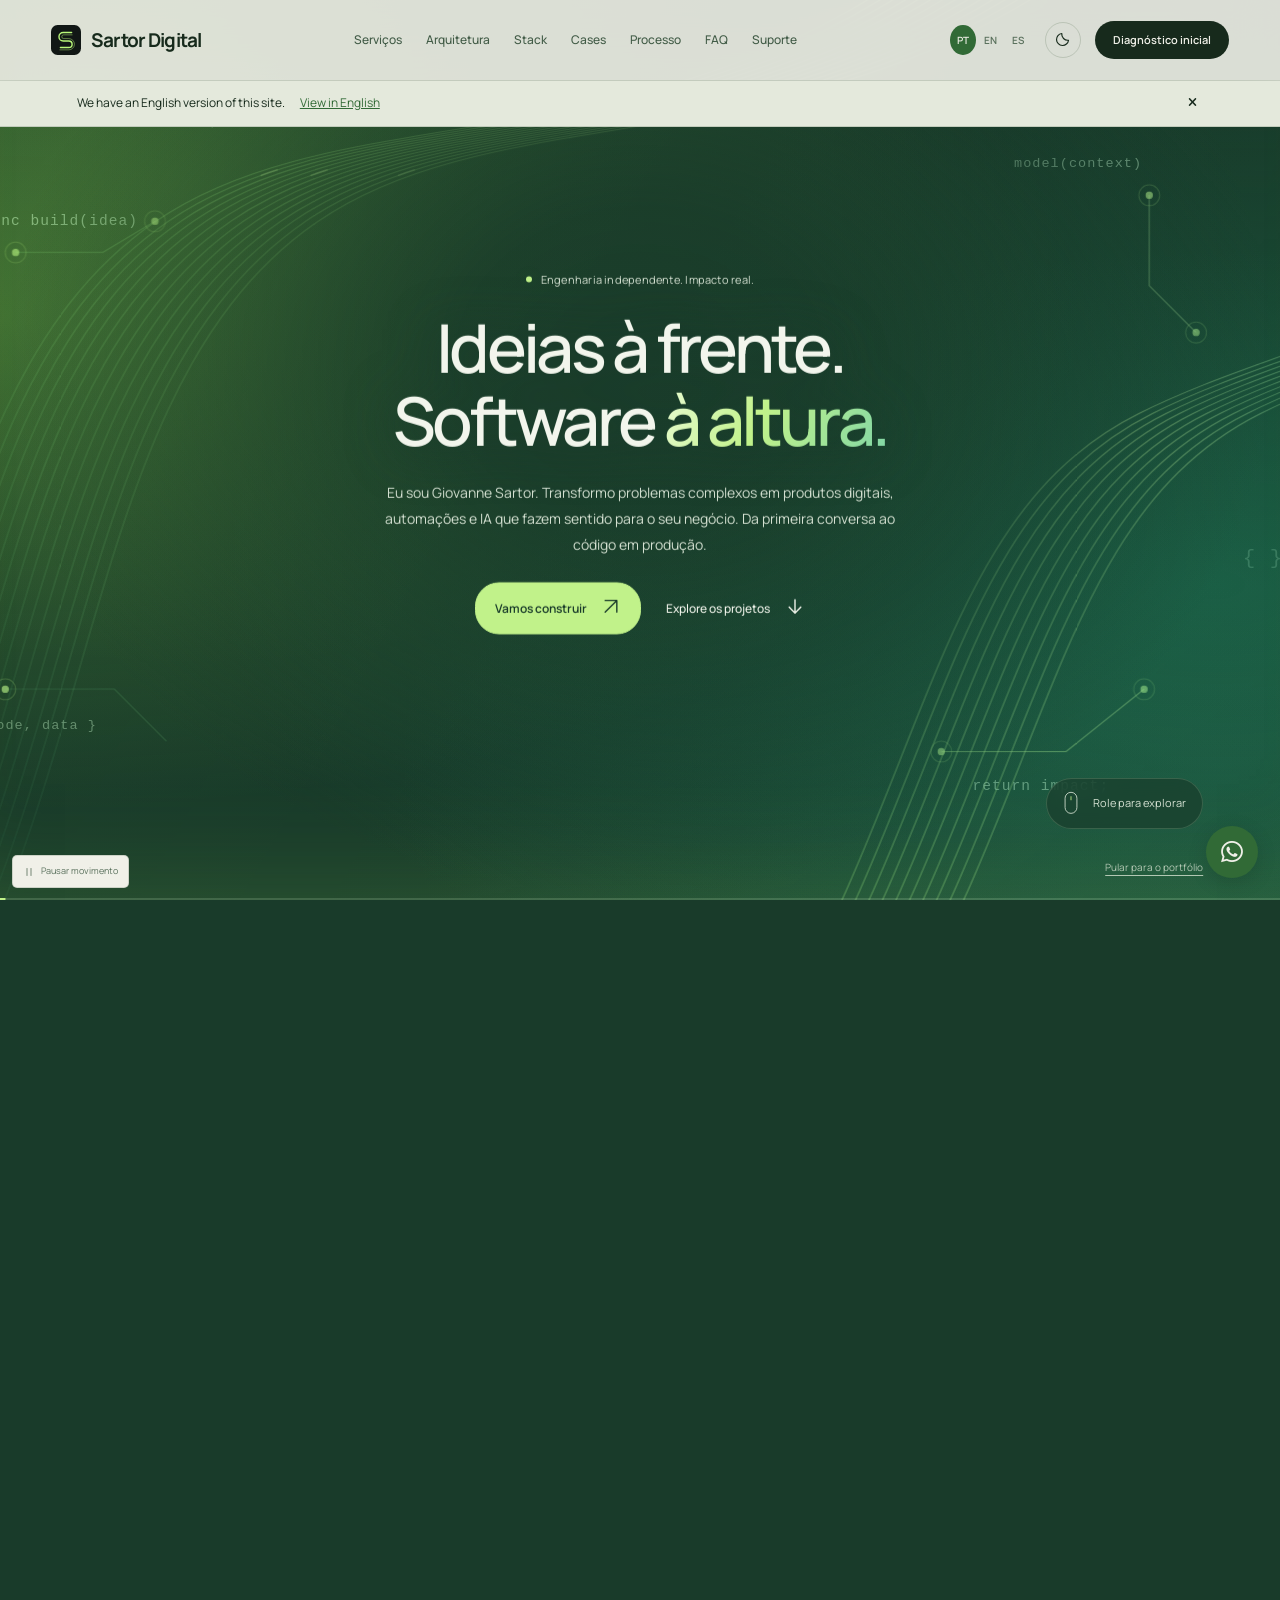
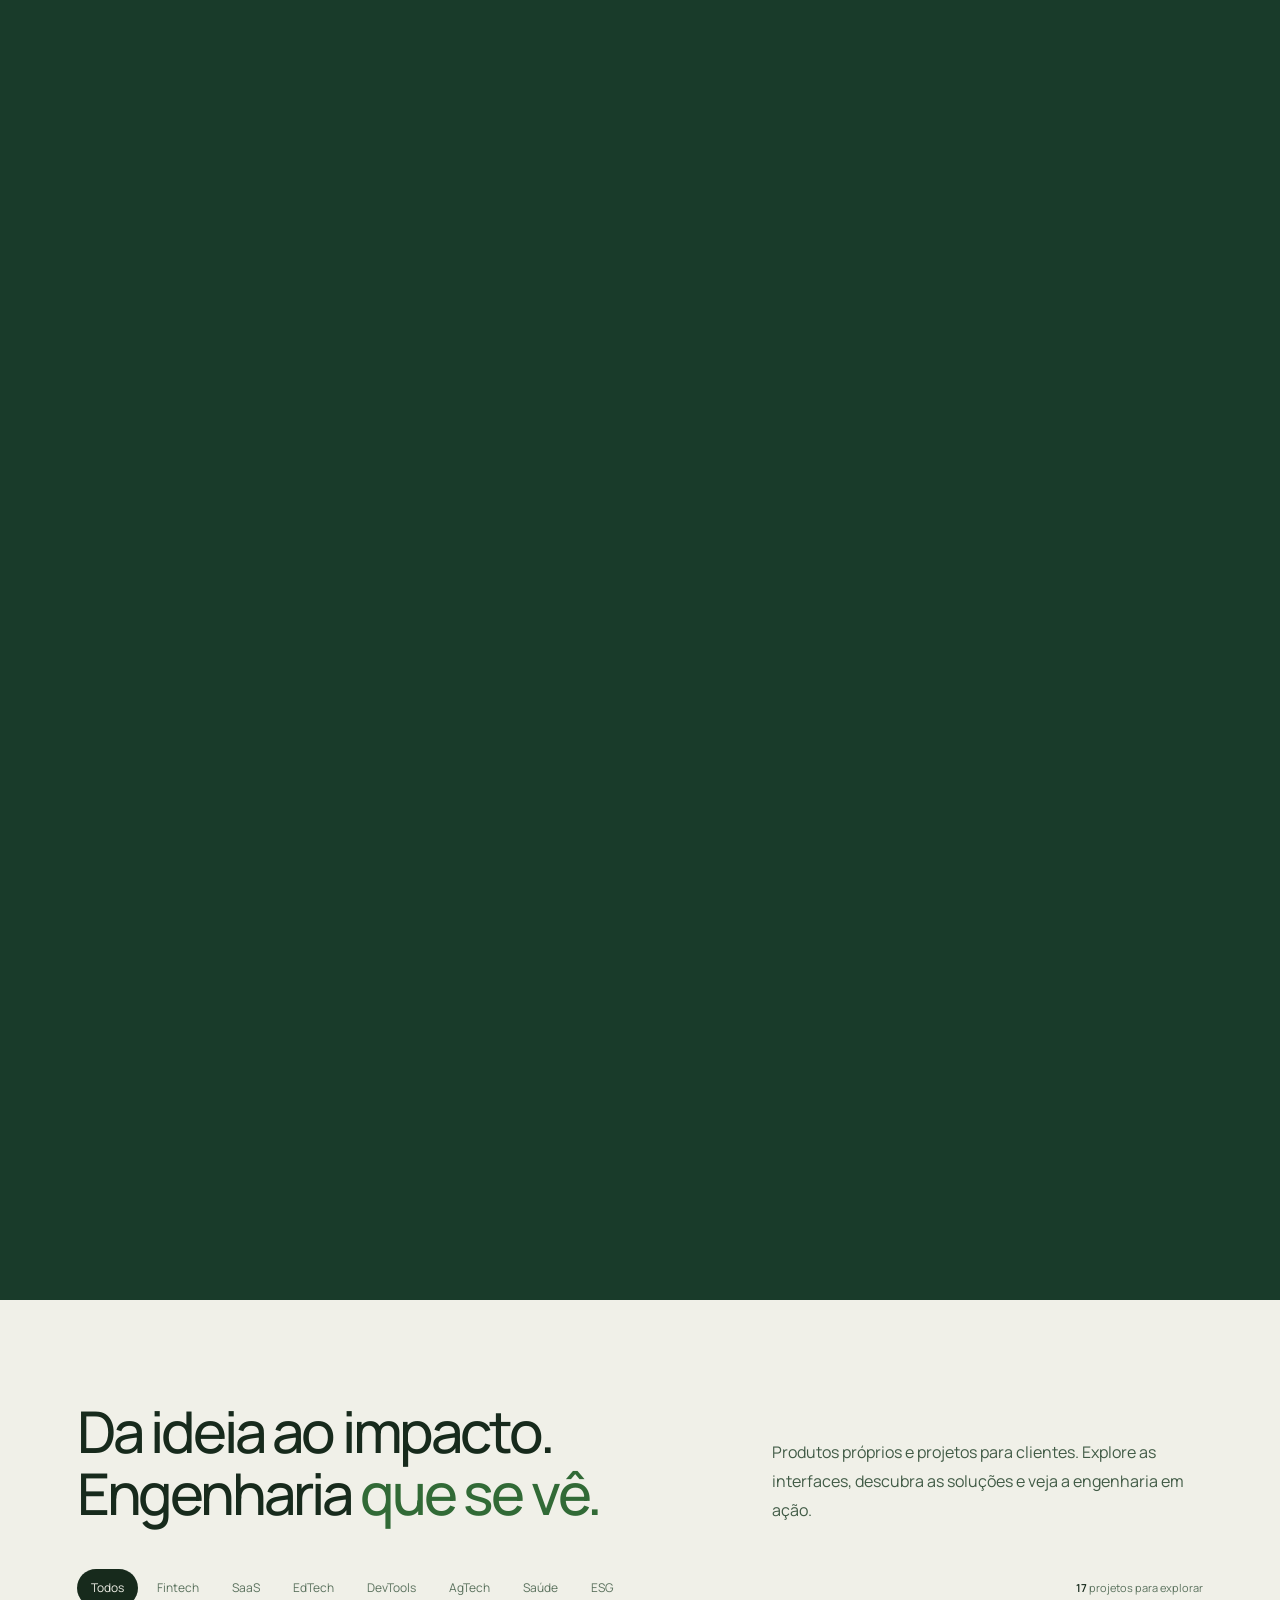
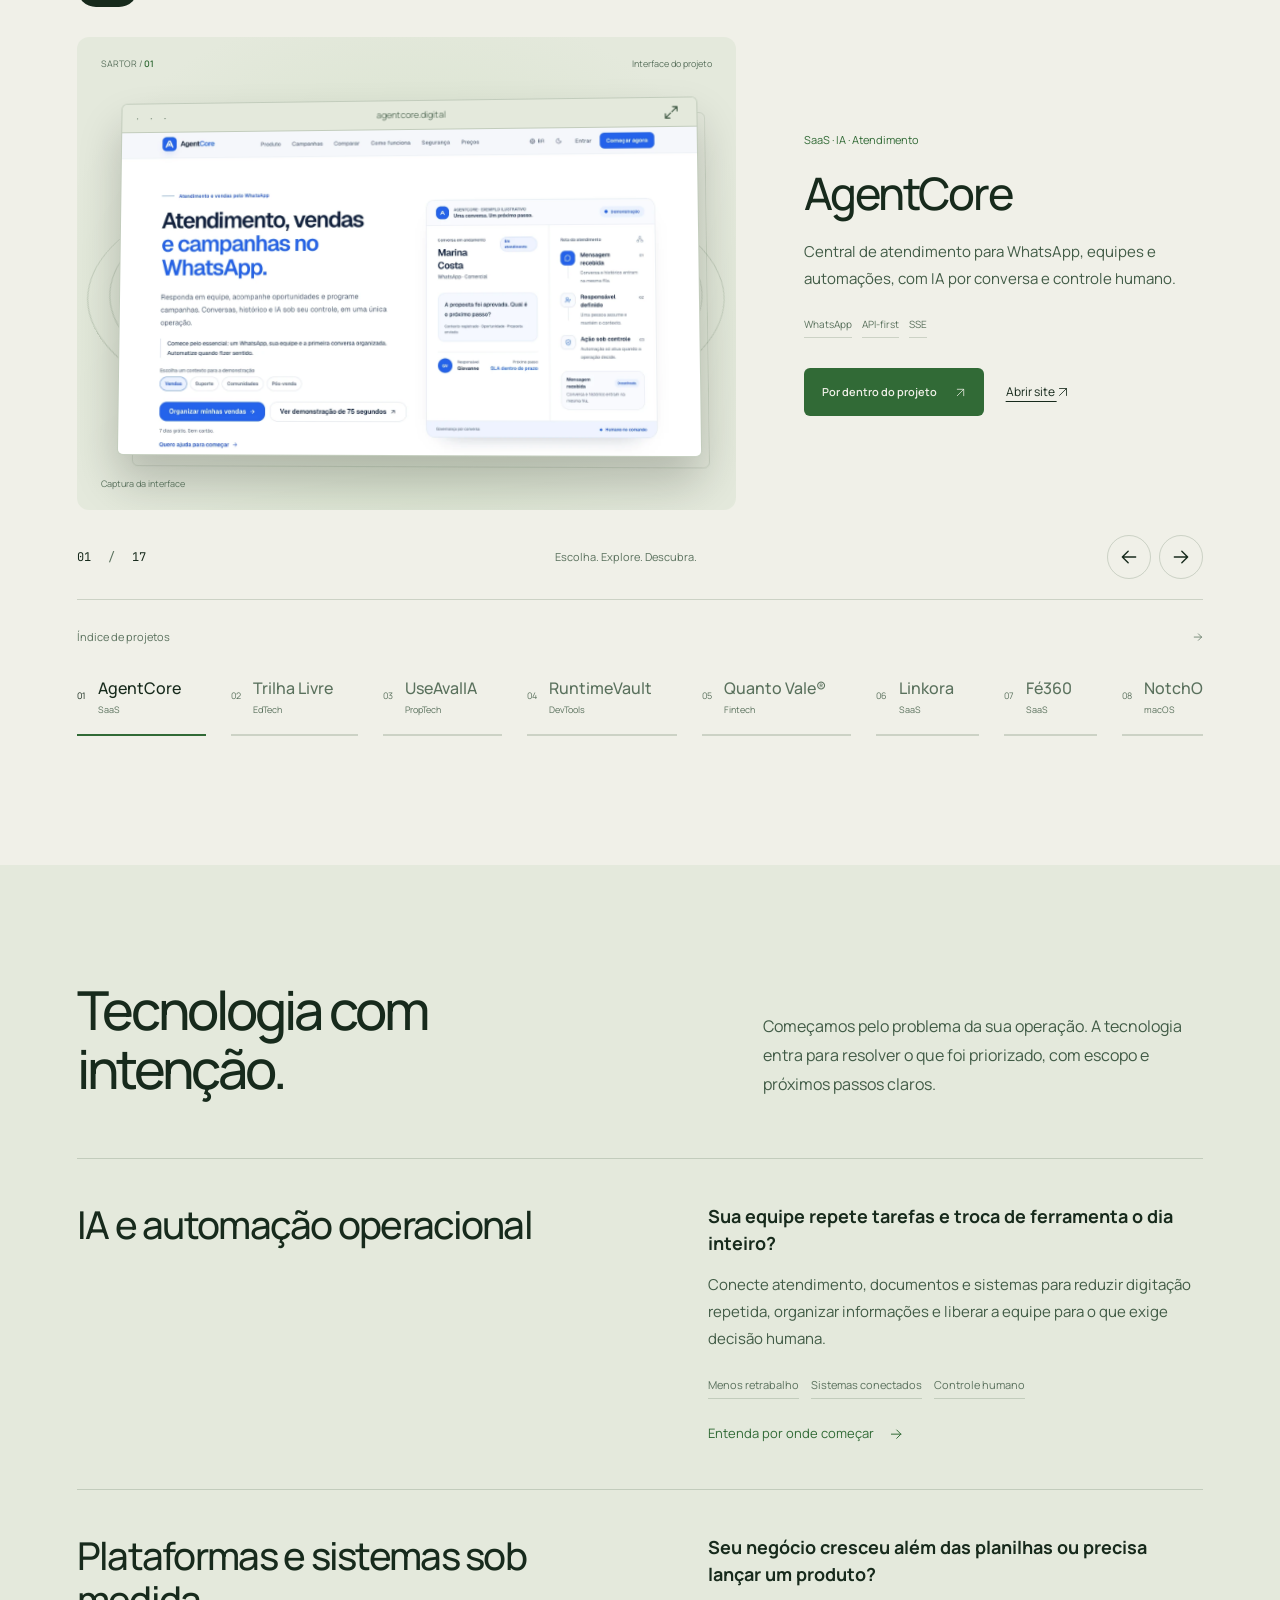
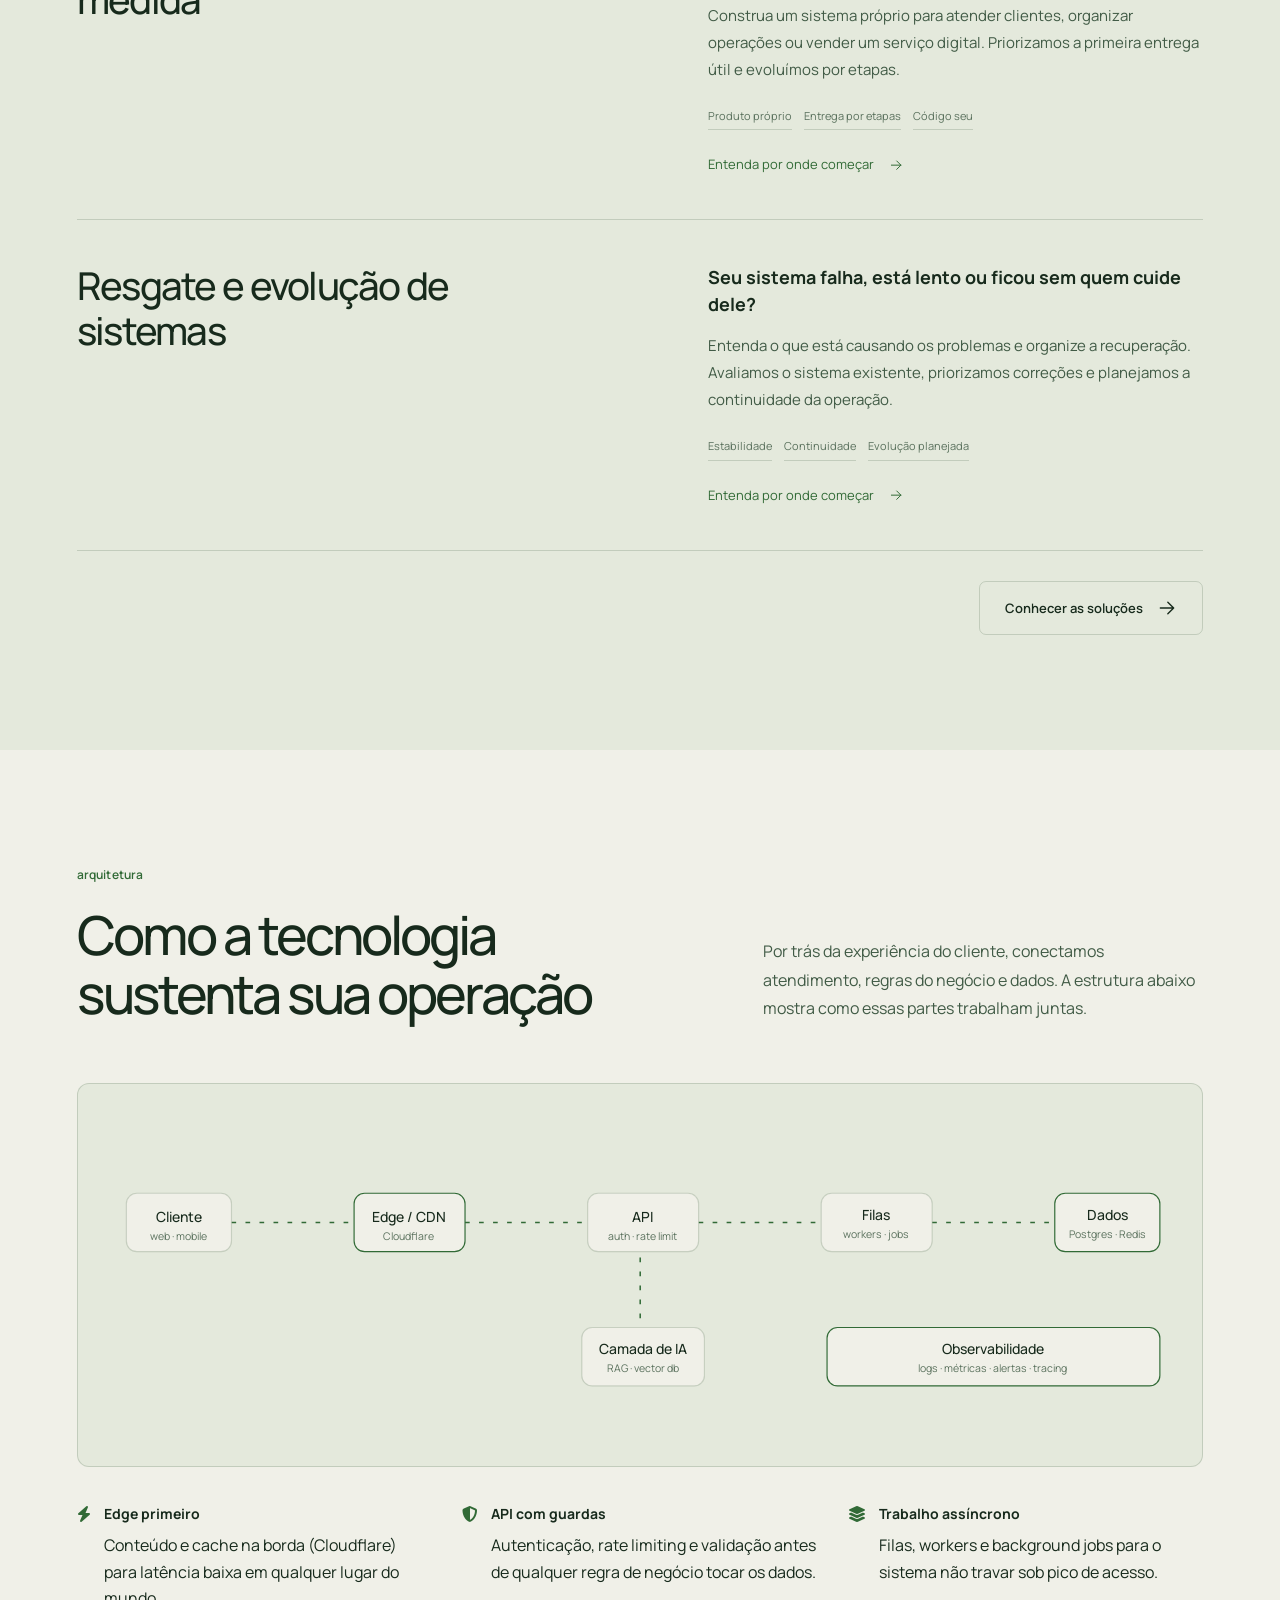
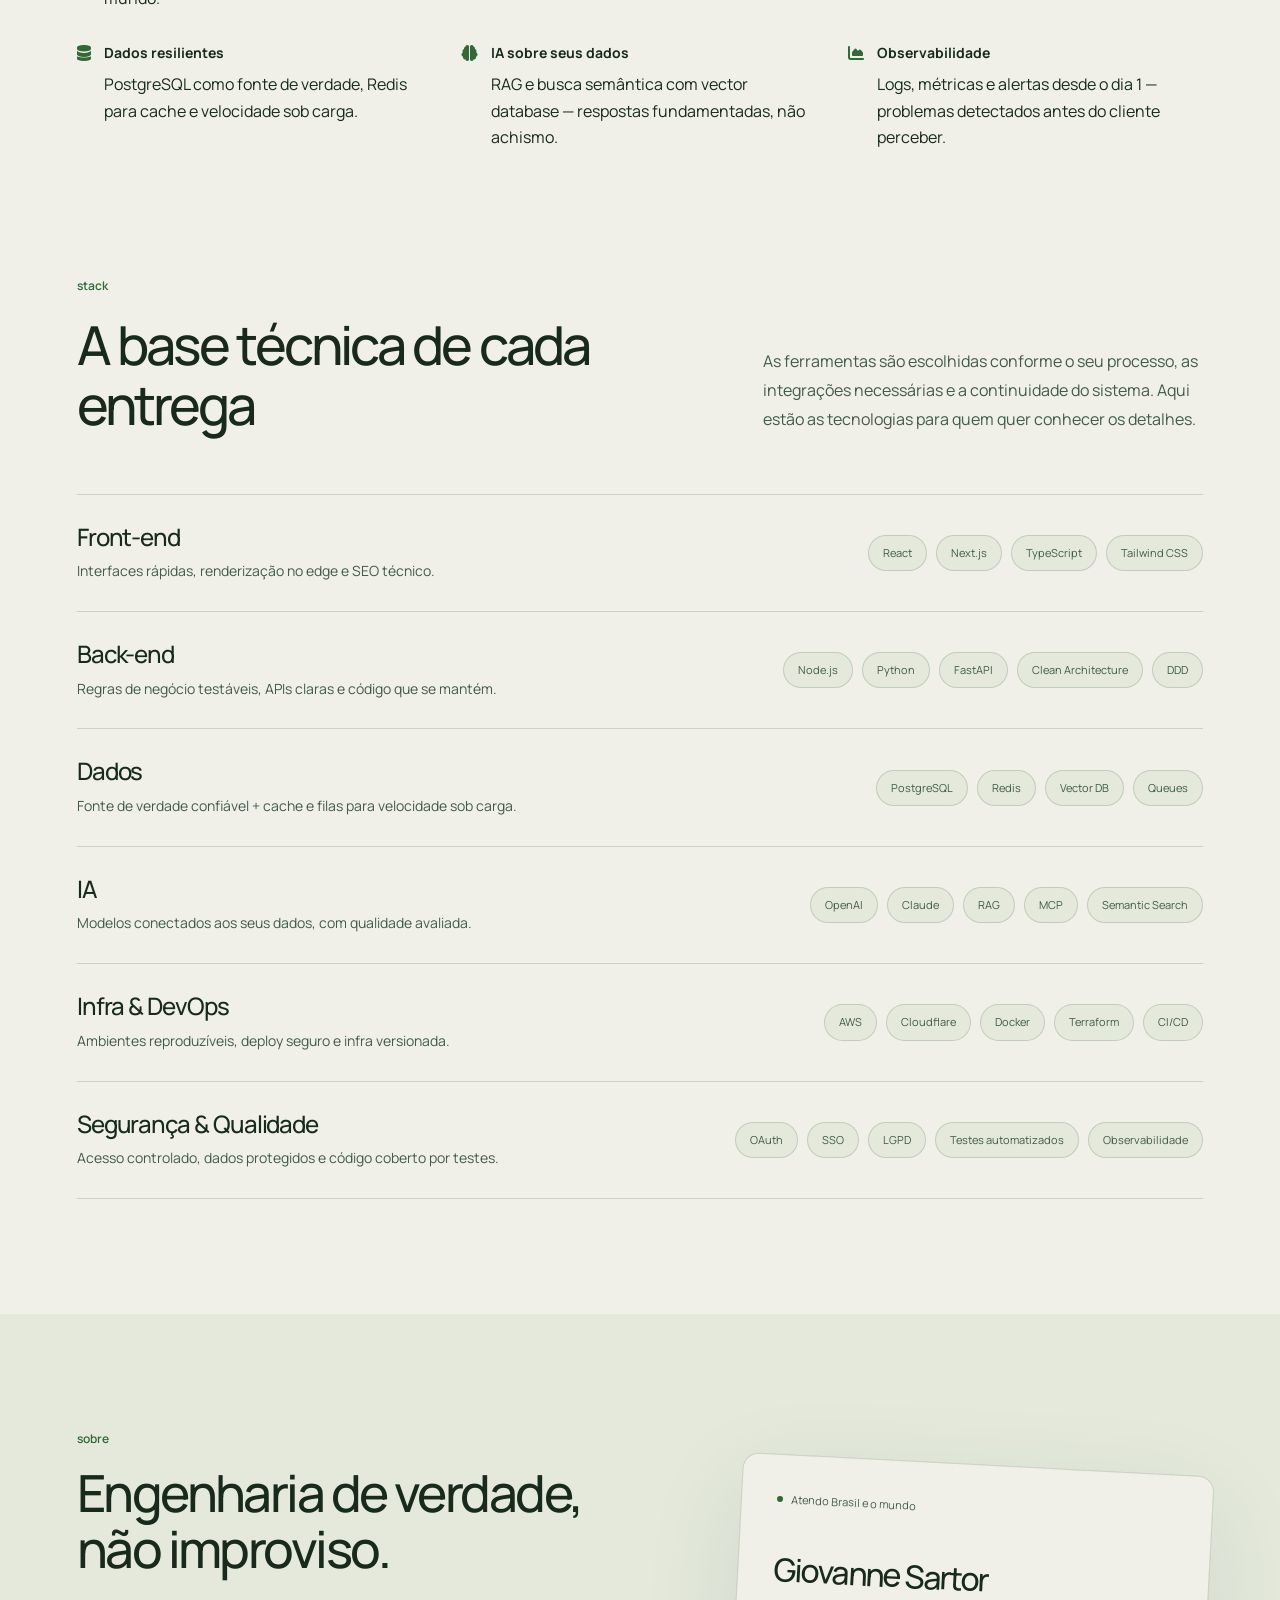
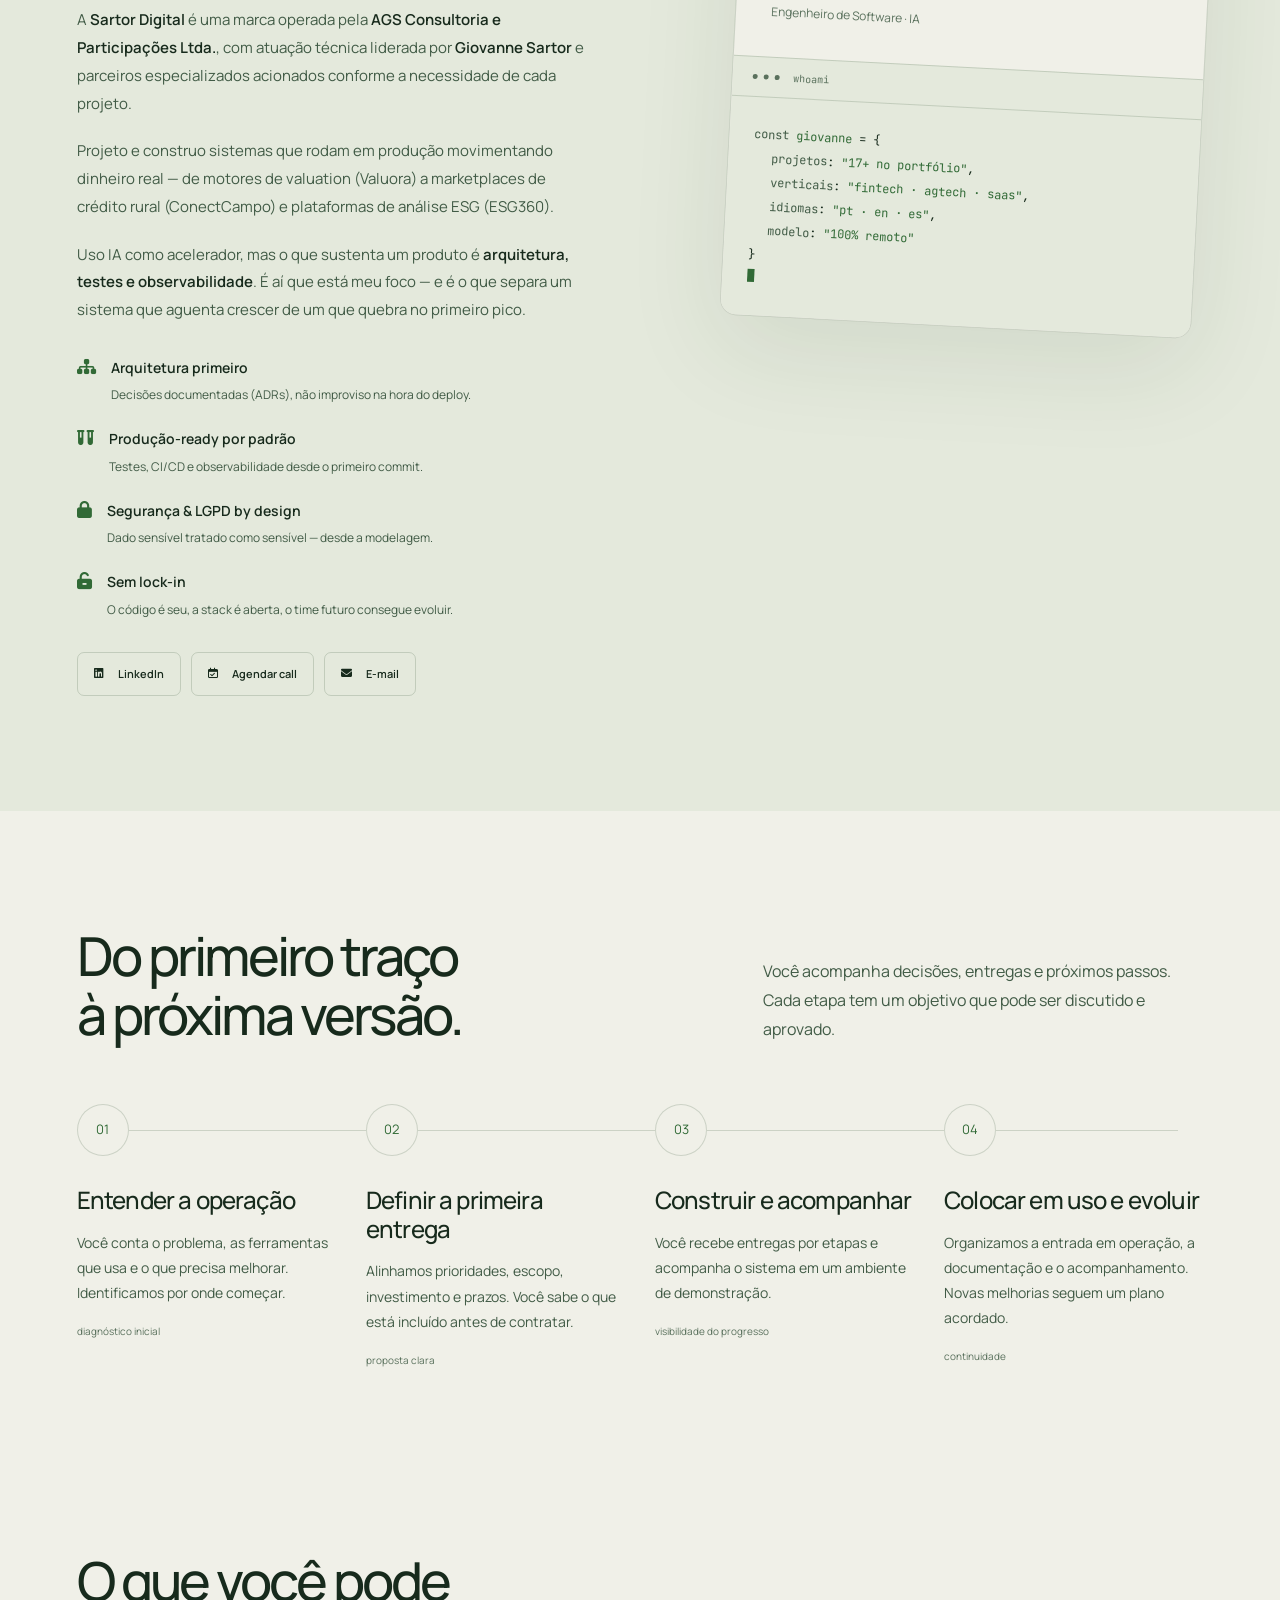
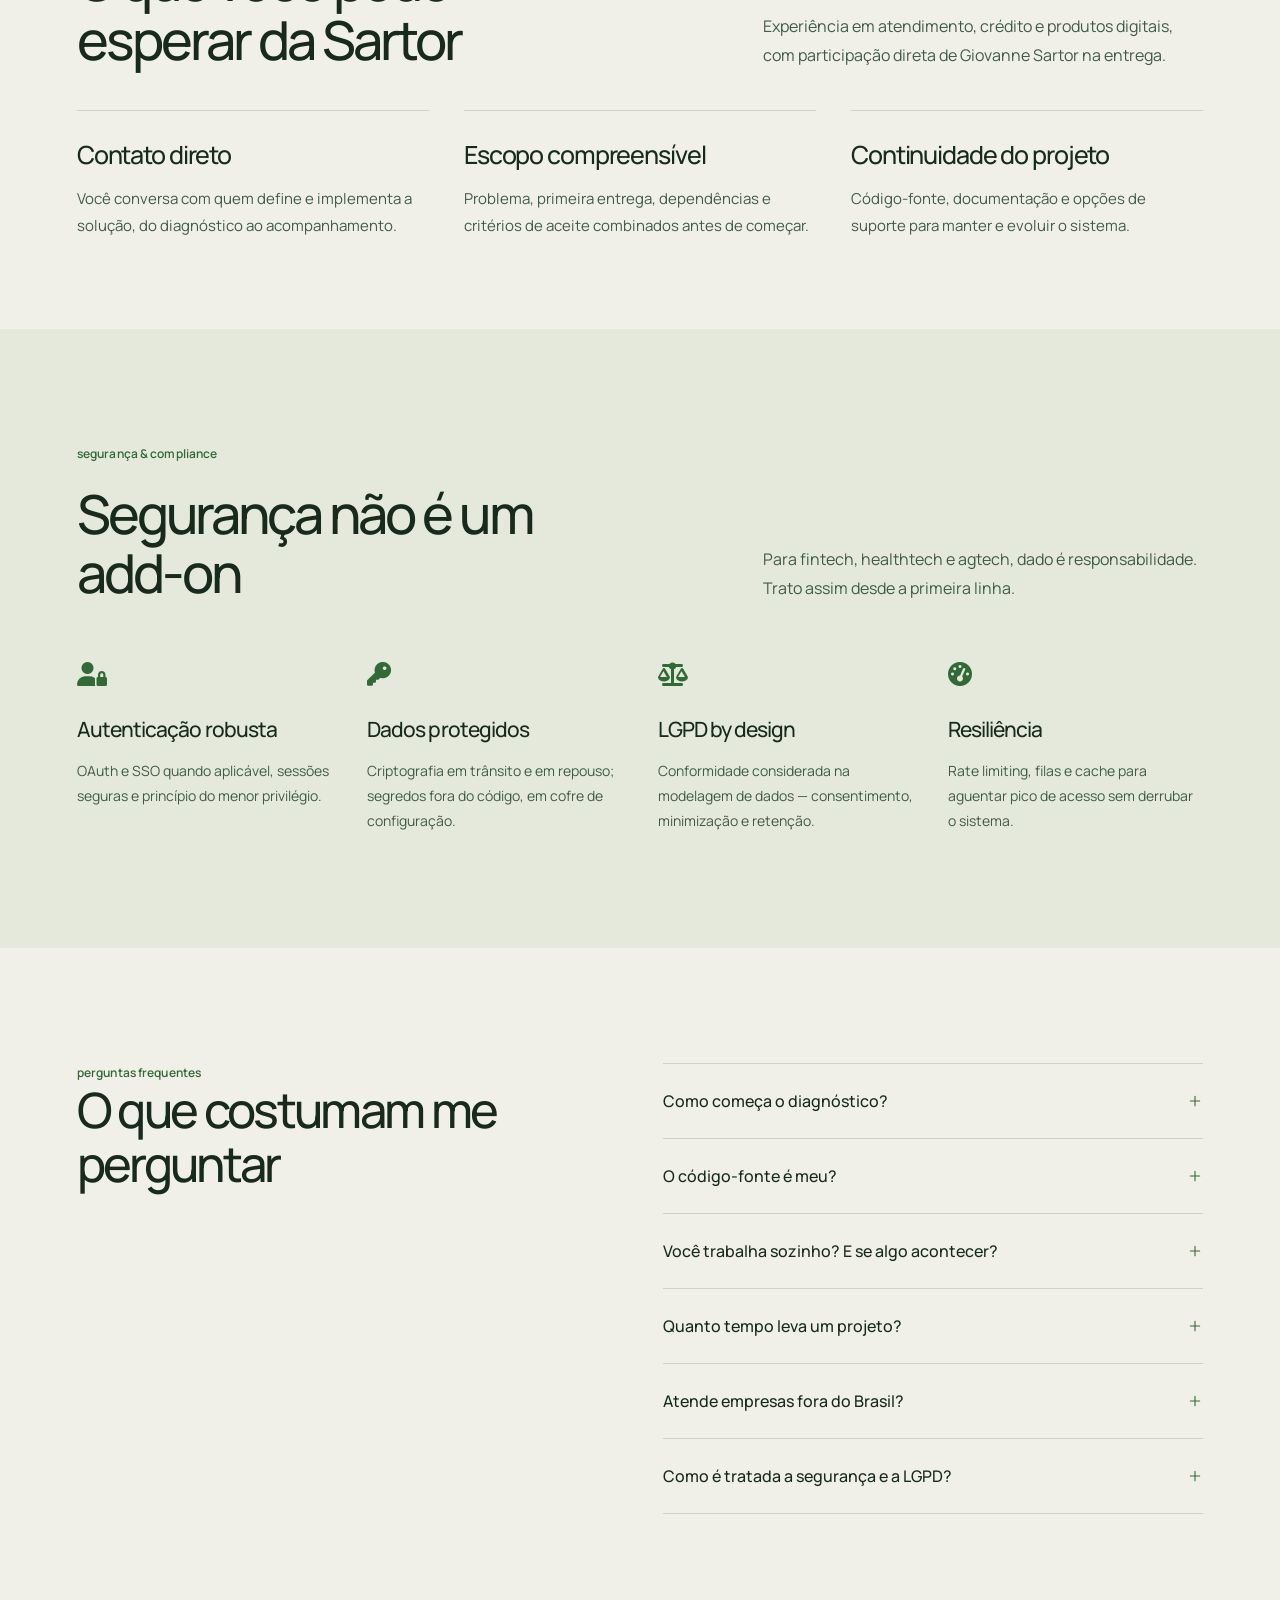
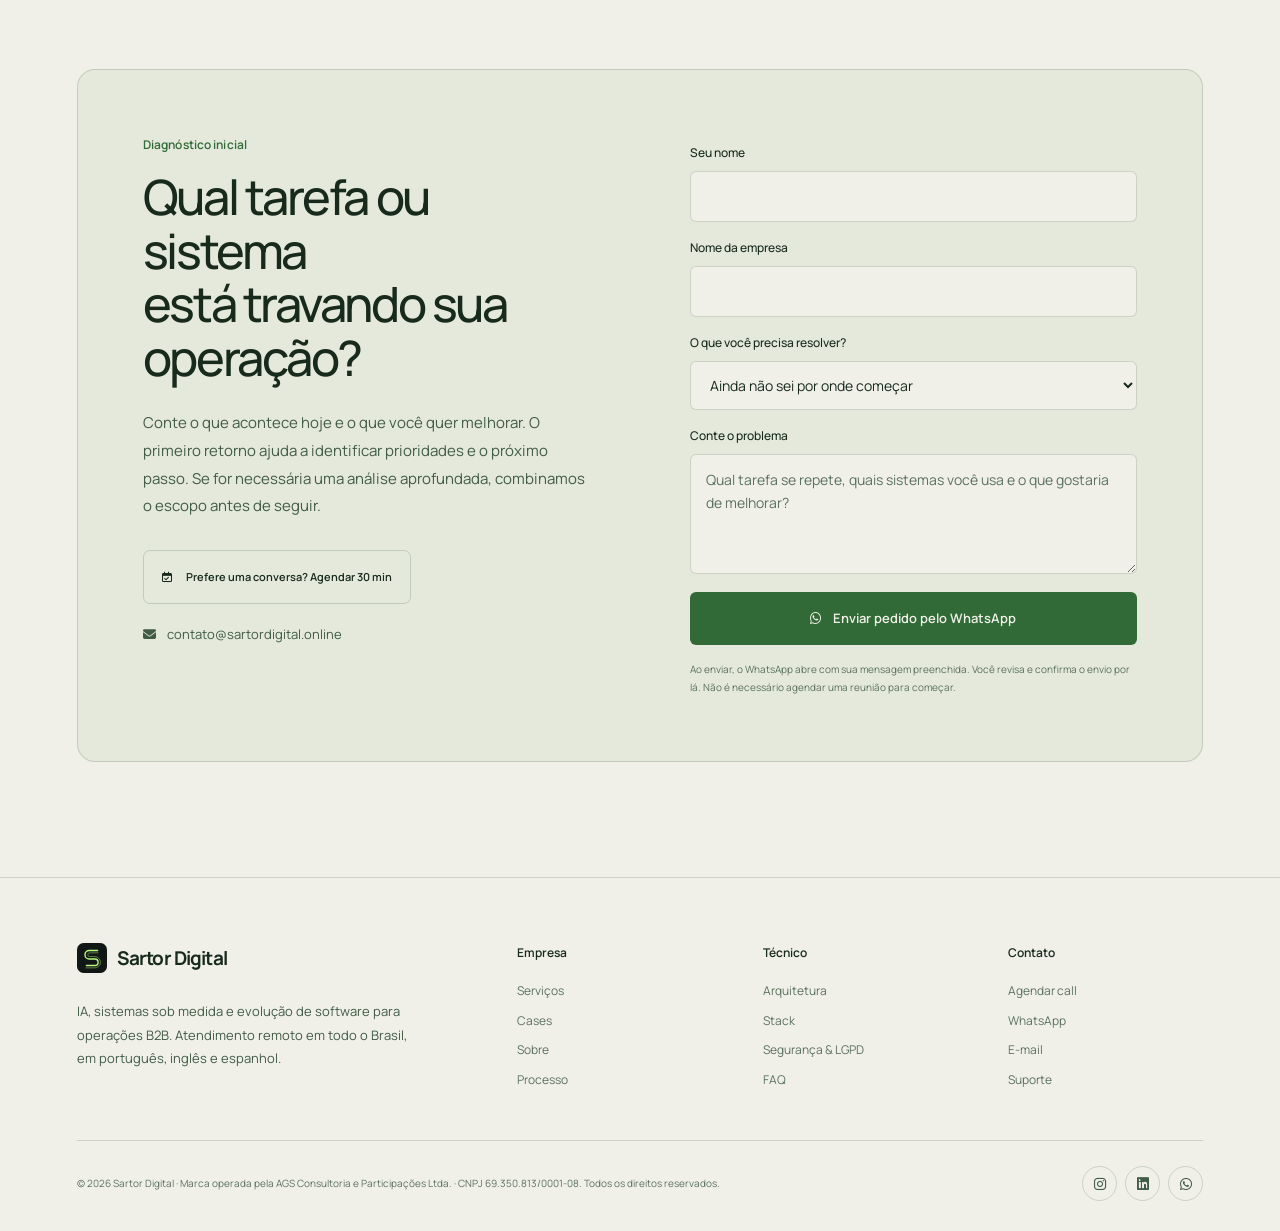
==== commit 39ff7b9a: "Animate hero code and signal layers subtly without changing project scroll" ====
--- a/index.html
+++ b/index.html
@@ -160,7 +160,7 @@
   ]
 }
   </script>
-<link href="assets/icons.css?v=20261116" rel="stylesheet"/><link href="assets/experience.css?v=20261116-6" rel="stylesheet"/><link href="assets/immersive.css?v=20261116-7" rel="stylesheet"/></head>
+<link href="assets/icons.css?v=20261116" rel="stylesheet"/><link href="assets/experience.css?v=20261116-6" rel="stylesheet"/><link href="assets/immersive.css?v=20261116-8" rel="stylesheet"/></head>
 <body class="experience-home"><a class="skip-link" href="#main">Pular para o conteúdo</a>
 <div class="bg-grid"></div>
 <div class="bg-halo"></div>
@@ -188,7 +188,17 @@
 <button aria-label="Menu" class="mob-toggle" id="mobToggle"><svg aria-hidden="true" class="sd-icon" data-icon="menu" fill="none" focusable="false" height="24" stroke="currentColor" stroke-linecap="round" stroke-linejoin="round" stroke-width="1.65" viewbox="0 0 24 24" width="24" xmlns="http://www.w3.org/2000/svg"><path d="M4 6h16M4 12h16M4 18h16"></path></svg></button>
 </div>
 </nav>
-<main id="main"><section class="hero immersive-hero immersive-static" id="home"><div class="immersive-pin"><div aria-hidden="true" id="immersive-canvas"></div><div aria-hidden="true" class="immersive-fallback"><img alt="" height="900" loading="lazy" src="assets/cases/trilhalivre-0be88f0551.webp" width="1440"/><img alt="" height="900" loading="lazy" src="assets/cases/agentcore-3723d83724.webp" width="1440"/><img alt="" height="900" loading="lazy" src="assets/cases/useavalia-792bde4913.webp" width="1440"/><img alt="" height="900" loading="lazy" src="assets/cases/linkora-19eb073b17.webp" width="1440"/><img alt="" height="900" loading="lazy" src="assets/cases/runtimevault-11726c45de.webp" width="1440"/><img alt="" height="900" loading="lazy" src="assets/cases/notchops-b8c077c3d8.webp" width="1440"/></div><div aria-hidden="true" class="immersive-opening"></div><div aria-hidden="true" class="immersive-vignette"></div><div class="immersive-intro"><div class="hero-copy"><div class="eyebrow"><span class="eyebrow-dot"></span>Engenharia independente. Impacto real.</div><h1>Ideias à frente.<br/>Software <em>à altura.</em></h1><p class="hero-sub">Eu sou Giovanne Sartor. Transformo problemas complexos em produtos digitais, automações e IA que fazem sentido para o seu negócio. Da primeira conversa ao código em produção.</p><div class="hero-btns"><a class="btn-primary" href="#contato">Vamos construir <span><svg aria-hidden="true" class="sd-icon" data-icon="arrow-up-right" fill="none" focusable="false" height="24" stroke="currentColor" stroke-linecap="round" stroke-linejoin="round" stroke-width="1.65" viewbox="0 0 24 24" width="24" xmlns="http://www.w3.org/2000/svg"><path d="M5 19 19 5M5 5h14v14"></path></svg></span></a><a class="hero-work" href="#cases">Explore os projetos <span><svg aria-hidden="true" class="sd-icon" data-icon="arrow-down" fill="none" focusable="false" height="24" stroke="currentColor" stroke-linecap="round" stroke-linejoin="round" stroke-width="1.65" viewbox="0 0 24 24" width="24" xmlns="http://www.w3.org/2000/svg"><path d="M12 4v16M5 13l7 7 7-7"></path></svg></span></a></div></div></div><div class="immersive-scroll-hint"><svg aria-hidden="true" fill="none" viewbox="0 0 24 38"><rect height="32" rx="9" width="18" x="3" y="2"></rect><path d="M12 8v6"></path></svg><span>Role para explorar</span></div><a class="immersive-skip" href="#cases">Pular para o portfólio</a><div aria-hidden="true" class="immersive-feature"><span class="immersive-feature-kicker"></span><h2 class="immersive-feature-title"></h2><p class="immersive-feature-description"></p><a class="immersive-feature-link" href="https://agentcore.digital/" rel="noopener noreferrer" tabindex="-1" target="_blank">Abrir projeto</a></div><div aria-hidden="true" class="immersive-progress"><span></span></div></div><div class="hero-bottom"><span class="hero-studio">Sartor Digital</span><span>Estratégia. Design. Engenharia.</span><span>Giovanne Sartor — Software &amp; AI</span><a aria-label="Explore os projetos" href="#cases"><svg aria-hidden="true" class="sd-icon" data-icon="arrow-down" fill="none" focusable="false" height="24" stroke="currentColor" stroke-linecap="round" stroke-linejoin="round" stroke-width="1.65" viewbox="0 0 24 24" width="24" xmlns="http://www.w3.org/2000/svg"><path d="M12 4v16M5 13l7 7 7-7"></path></svg></a></div></section><section class="section project-explorer" data-section="01" id="cases"><div class="wrap"><header class="explorer-heading"><h2>Da ideia ao impacto.<br/>Engenharia <em>que se vê.</em></h2><p>Produtos próprios e projetos para clientes. Explore as interfaces, descubra as soluções e veja a engenharia em ação.</p></header><div class="explorer-toolbar"><div aria-label="Escolha um projeto" class="explorer-filters" role="group"><button aria-pressed="true" class="explorer-filter" data-category="all" type="button">Todos</button><button aria-pressed="false" class="explorer-filter" data-category="fintech" type="button">Fintech</button><button aria-pressed="false" class="explorer-filter" data-category="saas" type="button">SaaS</button><button aria-pressed="false" class="explorer-filter" data-category="edtech" type="button">EdTech</button><button aria-pressed="false" class="explorer-filter" data-category="devtools" type="button">DevTools</button><button aria-pressed="false" class="explorer-filter" data-category="agtech" type="button">AgTech</button><button aria-pressed="false" class="explorer-filter" data-category="saude" type="button">Saúde</button><button aria-pressed="false" class="explorer-filter" data-category="esg" type="button">ESG</button></div><span class="explorer-total"><b>17</b> projetos para explorar</span></div><div class="explorer-deck"><div class="explorer-main"><div class="explorer-stage" id="project-stage"><div aria-hidden="true" class="stage-grid"></div><div aria-hidden="true" class="stage-orbit"></div><div class="stage-label"><span>SARTOR / <b class="stage-id">01</b></span><span>Interface do projeto</span></div><div class="screen-assembly"><div aria-hidden="true" class="screen-shadow"></div><div class="project-screen"><div class="screen-chrome"><span aria-hidden="true" class="screen-dots"><svg aria-hidden="true" class="sd-icon" data-icon="dot" fill="none" focusable="false" height="24" stroke="currentColor" stroke-linecap="round" stroke-linejoin="round" stroke-width="1.65" viewbox="0 0 24 24" width="24" xmlns="http://www.w3.org/2000/svg"><circle cx="12" cy="12" fill="currentColor" r="3" stroke="none"></circle></svg> <svg aria-hidden="true" class="sd-icon" data-icon="dot" fill="none" focusable="false" height="24" stroke="currentColor" stroke-linecap="round" stroke-linejoin="round" stroke-width="1.65" viewbox="0 0 24 24" width="24" xmlns="http://www.w3.org/2000/svg"><circle cx="12" cy="12" fill="currentColor" r="3" stroke="none"></circle></svg> <svg aria-hidden="true" class="sd-icon" data-icon="dot" fill="none" focusable="false" height="24" stroke="currentColor" stroke-linecap="round" stroke-linejoin="round" stroke-width="1.65" viewbox="0 0 24 24" width="24" xmlns="http://www.w3.org/2000/svg"><circle cx="12" cy="12" fill="currentColor" r="3" stroke="none"></circle></svg></span><span class="screen-domain">agentcore.digital</span><button aria-label="Ampliar interface" class="explorer-zoom" type="button"><svg aria-hidden="true" class="sd-icon" data-icon="expand" fill="none" focusable="false" height="24" stroke="currentColor" stroke-linecap="round" stroke-linejoin="round" stroke-width="1.65" viewbox="0 0 24 24" width="24" xmlns="http://www.w3.org/2000/svg"><path d="M14 4h6v6M20 4l-7 7M10 20H4v-6M4 20l7-7"></path></svg></button></div><img alt="Captura da interface: AgentCore" class="project-image" height="900" src="assets/cases/agentcore-3723d83724.webp" width="1440"/><p class="image-fallback" hidden="">Prévia indisponível. Acesse o site para conhecer o projeto.</p></div></div><div class="stage-bottom"><span class="stage-caption">Captura da interface</span><span aria-hidden="true" class="stage-signature">S/</span></div></div><article class="project-info"><div class="project-copy"><span class="project-tag">SaaS · IA · Atendimento</span><h3 class="project-title">AgentCore</h3><p class="project-description">Central de atendimento para WhatsApp, equipes e automações, com IA por conversa e controle humano.</p><div class="project-tags"><span>WhatsApp</span><span>API-first</span><span>SSE</span></div></div><div class="project-actions"><button class="explorer-detail" type="button">Por dentro do projeto <span><svg aria-hidden="true" class="sd-icon" data-icon="arrow-up-right" fill="none" focusable="false" height="24" stroke="currentColor" stroke-linecap="round" stroke-linejoin="round" stroke-width="1.65" viewbox="0 0 24 24" width="24" xmlns="http://www.w3.org/2000/svg"><path d="M5 19 19 5M5 5h14v14"></path></svg></span></button><a class="explorer-visit" href="https://agentcore.digital/" rel="noopener noreferrer" target="_blank">Abrir site <svg aria-hidden="true" class="sd-icon" data-icon="arrow-up-right" fill="none" focusable="false" height="24" stroke="currentColor" stroke-linecap="round" stroke-linejoin="round" stroke-width="1.65" viewbox="0 0 24 24" width="24" xmlns="http://www.w3.org/2000/svg"><path d="M5 19 19 5M5 5h14v14"></path></svg></a></div></article><div class="explorer-navigation"><span class="project-counter">01 <i>/</i> 17</span><span class="navigation-hint">Escolha. Explore. Descubra.</span><div><button aria-label="Projeto anterior" class="explorer-prev" type="button"><svg aria-hidden="true" class="sd-icon" data-icon="arrow-left" fill="none" focusable="false" height="24" stroke="currentColor" stroke-linecap="round" stroke-linejoin="round" stroke-width="1.65" viewbox="0 0 24 24" width="24" xmlns="http://www.w3.org/2000/svg"><path d="M20 12H4M11 5l-7 7 7 7"></path></svg></button><button aria-label="Próximo projeto" class="explorer-next" type="button"><svg aria-hidden="true" class="sd-icon" data-icon="arrow-right" fill="none" focusable="false" height="24" stroke="currentColor" stroke-linecap="round" stroke-linejoin="round" stroke-width="1.65" viewbox="0 0 24 24" width="24" xmlns="http://www.w3.org/2000/svg"><path d="M4 12h16M13 5l7 7-7 7"></path></svg></button></div></div></div><aside class="explorer-index"><div class="index-heading"><span>Índice de projetos</span><span><svg aria-hidden="true" class="sd-icon" data-icon="arrow-down" fill="none" focusable="false" height="24" stroke="currentColor" stroke-linecap="round" stroke-linejoin="round" stroke-width="1.65" viewbox="0 0 24 24" width="24" xmlns="http://www.w3.org/2000/svg"><path d="M12 4v16M5 13l7 7 7-7"></path></svg></span></div><div aria-label="Escolha um projeto" class="project-list" role="group"><button aria-controls="project-stage" aria-pressed="true" class="project-choice" data-project="0" type="button"><span class="choice-num">01</span><img alt="" height="50" loading="lazy" src="assets/cases/agentcore-3723d83724.webp" width="80"/><span class="choice-label"><strong>AgentCore</strong><small>SaaS</small></span><span aria-hidden="true" class="choice-arrow"><svg aria-hidden="true" class="sd-icon" data-icon="arrow-up-right" fill="none" focusable="false" height="24" stroke="currentColor" stroke-linecap="round" stroke-linejoin="round" stroke-width="1.65" viewbox="0 0 24 24" width="24" xmlns="http://www.w3.org/2000/svg"><path d="M5 19 19 5M5 5h14v14"></path></svg></span></button><button aria-controls="project-stage" aria-pressed="false" class="project-choice" data-project="1" type="button"><span class="choice-num">02</span><img alt="" height="50" loading="lazy" src="assets/cases/trilhalivre-0be88f0551.webp" width="80"/><span class="choice-label"><strong>Trilha Livre</strong><small>EdTech</small></span><span aria-hidden="true" class="choice-arrow"><svg aria-hidden="true" class="sd-icon" data-icon="arrow-up-right" fill="none" focusable="false" height="24" stroke="currentColor" stroke-linecap="round" stroke-linejoin="round" stroke-width="1.65" viewbox="0 0 24 24" width="24" xmlns="http://www.w3.org/2000/svg"><path d="M5 19 19 5M5 5h14v14"></path></svg></span></button><button aria-controls="project-stage" aria-pressed="false" class="project-choice" data-project="2" type="button"><span class="choice-num">03</span><img alt="" height="50" loading="lazy" src="assets/cases/useavalia-792bde4913.webp" width="80"/><span class="choice-label"><strong>UseAvalIA</strong><small>PropTech</small></span><span aria-hidden="true" class="choice-arrow"><svg aria-hidden="true" class="sd-icon" data-icon="arrow-up-right" fill="none" focusable="false" height="24" stroke="currentColor" stroke-linecap="round" stroke-linejoin="round" stroke-width="1.65" viewbox="0 0 24 24" width="24" xmlns="http://www.w3.org/2000/svg"><path d="M5 19 19 5M5 5h14v14"></path></svg></span></button><button aria-controls="project-stage" aria-pressed="false" class="project-choice" data-project="3" type="button"><span class="choice-num">04</span><img alt="" height="50" loading="lazy" src="assets/cases/runtimevault-11726c45de.webp" width="80"/><span class="choice-label"><strong>RuntimeVault</strong><small>DevTools</small></span><span aria-hidden="true" class="choice-arrow"><svg aria-hidden="true" class="sd-icon" data-icon="arrow-up-right" fill="none" focusable="false" height="24" stroke="currentColor" stroke-linecap="round" stroke-linejoin="round" stroke-width="1.65" viewbox="0 0 24 24" width="24" xmlns="http://www.w3.org/2000/svg"><path d="M5 19 19 5M5 5h14v14"></path></svg></span></button><button aria-controls="project-stage" aria-pressed="false" class="project-choice" data-project="4" type="button"><span class="choice-num">05</span><img alt="" height="50" loading="lazy" src="assets/cases/quantovale-453b8088f4.webp" width="80"/><span class="choice-label"><strong>Quanto Vale®</strong><small>Fintech</small></span><span aria-hidden="true" class="choice-arrow"><svg aria-hidden="true" class="sd-icon" data-icon="arrow-up-right" fill="none" focusable="false" height="24" stroke="currentColor" stroke-linecap="round" stroke-linejoin="round" stroke-width="1.65" viewbox="0 0 24 24" width="24" xmlns="http://www.w3.org/2000/svg"><path d="M5 19 19 5M5 5h14v14"></path></svg></span></button><button aria-controls="project-stage" aria-pressed="false" class="project-choice" data-project="5" type="button"><span class="choice-num">06</span><img alt="" height="50" loading="lazy" src="assets/cases/linkora-19eb073b17.webp" width="80"/><span class="choice-label"><strong>Linkora</strong><small>SaaS</small></span><span aria-hidden="true" class="choice-arrow"><svg aria-hidden="true" class="sd-icon" data-icon="arrow-up-right" fill="none" focusable="false" height="24" stroke="currentColor" stroke-linecap="round" stroke-linejoin="round" stroke-width="1.65" viewbox="0 0 24 24" width="24" xmlns="http://www.w3.org/2000/svg"><path d="M5 19 19 5M5 5h14v14"></path></svg></span></button><button aria-controls="project-stage" aria-pressed="false" class="project-choice" data-project="6" type="button"><span class="choice-num">07</span><img alt="" height="50" loading="lazy" src="assets/cases/fe360-69ddeb680c.webp" width="80"/><span class="choice-label"><strong>Fé360</strong><small>SaaS</small></span><span aria-hidden="true" class="choice-arrow"><svg aria-hidden="true" class="sd-icon" data-icon="arrow-up-right" fill="none" focusable="false" height="24" stroke="currentColor" stroke-linecap="round" stroke-linejoin="round" stroke-width="1.65" viewbox="0 0 24 24" width="24" xmlns="http://www.w3.org/2000/svg"><path d="M5 19 19 5M5 5h14v14"></path></svg></span></button><button aria-controls="project-stage" aria-pressed="false" class="project-choice" data-project="7" type="button"><span class="choice-num">08</span><img alt="" height="50" loading="lazy" src="assets/cases/notchops-b8c077c3d8.webp" width="80"/><span class="choice-label"><strong>NotchOps</strong><small>macOS</small></span><span aria-hidden="true" class="choice-arrow"><svg aria-hidden="true" class="sd-icon" data-icon="arrow-up-right" fill="none" focusable="false" height="24" stroke="currentColor" stroke-linecap="round" stroke-linejoin="round" stroke-width="1.65" viewbox="0 0 24 24" width="24" xmlns="http://www.w3.org/2000/svg"><path d="M5 19 19 5M5 5h14v14"></path></svg></span></button><button aria-controls="project-stage" aria-pressed="false" class="project-choice" data-project="8" type="button"><span class="choice-num">09</span><img alt="" height="50" loading="lazy" src="assets/cases/valuora-b280d972cf.webp" width="80"/><span class="choice-label"><strong>Valuora</strong><small>Fintech</small></span><span aria-hidden="true" class="choice-arrow"><svg aria-hidden="true" class="sd-icon" data-icon="arrow-up-right" fill="none" focusable="false" height="24" stroke="currentColor" stroke-linecap="round" stroke-linejoin="round" stroke-width="1.65" viewbox="0 0 24 24" width="24" xmlns="http://www.w3.org/2000/svg"><path d="M5 19 19 5M5 5h14v14"></path></svg></span></button><button aria-controls="project-stage" aria-pressed="false" class="project-choice" data-project="9" type="button"><span class="choice-num">10</span><img alt="" height="50" loading="lazy" src="assets/cases/conectcampo-e6b0308512.webp" width="80"/><span class="choice-label"><strong>ConectCampo</strong><small>AgTech</small></span><span aria-hidden="true" class="choice-arrow"><svg aria-hidden="true" class="sd-icon" data-icon="arrow-up-right" fill="none" focusable="false" height="24" stroke="currentColor" stroke-linecap="round" stroke-linejoin="round" stroke-width="1.65" viewbox="0 0 24 24" width="24" xmlns="http://www.w3.org/2000/svg"><path d="M5 19 19 5M5 5h14v14"></path></svg></span></button><button aria-controls="project-stage" aria-pressed="false" class="project-choice" data-project="10" type="button"><span class="choice-num">11</span><img alt="" height="50" loading="lazy" src="assets/cases/vexium-c546d690ce.webp" width="80"/><span class="choice-label"><strong>Vexium</strong><small>Fintech</small></span><span aria-hidden="true" class="choice-arrow"><svg aria-hidden="true" class="sd-icon" data-icon="arrow-up-right" fill="none" focusable="false" height="24" stroke="currentColor" stroke-linecap="round" stroke-linejoin="round" stroke-width="1.65" viewbox="0 0 24 24" width="24" xmlns="http://www.w3.org/2000/svg"><path d="M5 19 19 5M5 5h14v14"></path></svg></span></button><button aria-controls="project-stage" aria-pressed="false" class="project-choice" data-project="11" type="button"><span class="choice-num">12</span><img alt="" height="50" loading="lazy" src="assets/cases/fundflow-c95fd524cb.webp" width="80"/><span class="choice-label"><strong>FundFlow</strong><small>Fintech</small></span><span aria-hidden="true" class="choice-arrow"><svg aria-hidden="true" class="sd-icon" data-icon="arrow-up-right" fill="none" focusable="false" height="24" stroke="currentColor" stroke-linecap="round" stroke-linejoin="round" stroke-width="1.65" viewbox="0 0 24 24" width="24" xmlns="http://www.w3.org/2000/svg"><path d="M5 19 19 5M5 5h14v14"></path></svg></span></button><button aria-controls="project-stage" aria-pressed="false" class="project-choice" data-project="12" type="button"><span class="choice-num">13</span><img alt="" height="50" loading="lazy" src="assets/cases/esg360-61fd369e35.webp" width="80"/><span class="choice-label"><strong>ESG360</strong><small>ESG</small></span><span aria-hidden="true" class="choice-arrow"><svg aria-hidden="true" class="sd-icon" data-icon="arrow-up-right" fill="none" focusable="false" height="24" stroke="currentColor" stroke-linecap="round" stroke-linejoin="round" stroke-width="1.65" viewbox="0 0 24 24" width="24" xmlns="http://www.w3.org/2000/svg"><path d="M5 19 19 5M5 5h14v14"></path></svg></span></button><button aria-controls="project-stage" aria-pressed="false" class="project-choice" data-project="13" type="button"><span class="choice-num">14</span><img alt="" height="50" loading="lazy" src="assets/cases/agdigital-edec2e3976.webp" width="80"/><span class="choice-label"><strong>AG Digital</strong><small>Insurtech</small></span><span aria-hidden="true" class="choice-arrow"><svg aria-hidden="true" class="sd-icon" data-icon="arrow-up-right" fill="none" focusable="false" height="24" stroke="currentColor" stroke-linecap="round" stroke-linejoin="round" stroke-width="1.65" viewbox="0 0 24 24" width="24" xmlns="http://www.w3.org/2000/svg"><path d="M5 19 19 5M5 5h14v14"></path></svg></span></button><button aria-controls="project-stage" aria-pressed="false" class="project-choice" data-project="14" type="button"><span class="choice-num">15</span><img alt="" height="50" loading="lazy" src="assets/cases/buffalo-capital-63bf5297b9.webp" width="80"/><span class="choice-label"><strong>Buffalo Capital</strong><small>Fintech</small></span><span aria-hidden="true" class="choice-arrow"><svg aria-hidden="true" class="sd-icon" data-icon="arrow-up-right" fill="none" focusable="false" height="24" stroke="currentColor" stroke-linecap="round" stroke-linejoin="round" stroke-width="1.65" viewbox="0 0 24 24" width="24" xmlns="http://www.w3.org/2000/svg"><path d="M5 19 19 5M5 5h14v14"></path></svg></span></button><button aria-controls="project-stage" aria-pressed="false" class="project-choice" data-project="15" type="button"><span class="choice-num">16</span><img alt="" height="50" loading="lazy" src="assets/cases/urus-agro-urbano-f301f0f8b2.webp" width="80"/><span class="choice-label"><strong>Urus Agro e Urbano</strong><small>Fintech</small></span><span aria-hidden="true" class="choice-arrow"><svg aria-hidden="true" class="sd-icon" data-icon="arrow-up-right" fill="none" focusable="false" height="24" stroke="currentColor" stroke-linecap="round" stroke-linejoin="round" stroke-width="1.65" viewbox="0 0 24 24" width="24" xmlns="http://www.w3.org/2000/svg"><path d="M5 19 19 5M5 5h14v14"></path></svg></span></button><button aria-controls="project-stage" aria-pressed="false" class="project-choice" data-project="16" type="button"><span class="choice-num">17</span><img alt="" height="50" loading="lazy" src="assets/cases/pro-sorrir-0b50270cf8.webp" width="80"/><span class="choice-label"><strong>Pró Sorrir Odontologia</strong><small>Saúde</small></span><span aria-hidden="true" class="choice-arrow"><svg aria-hidden="true" class="sd-icon" data-icon="arrow-up-right" fill="none" focusable="false" height="24" stroke="currentColor" stroke-linecap="round" stroke-linejoin="round" stroke-width="1.65" viewbox="0 0 24 24" width="24" xmlns="http://www.w3.org/2000/svg"><path d="M5 19 19 5M5 5h14v14"></path></svg></span></button></div><div class="index-footer"><img alt="" height="24" src="assets/signature-mark.svg" width="24"/><span>DESIGNED &amp; BUILT<br/>BY SARTOR DIGITAL</span></div></aside></div><p aria-atomic="true" aria-live="polite" class="explorer-status sr-only"></p></div><dialog aria-labelledby="explorer-dialog-title" class="explorer-dialog"><div class="explorer-dialog-top"><span>SARTOR DIGITAL / <span class="dialog-category"></span></span><button aria-label="Fechar" class="explorer-close" type="button"><svg aria-hidden="true" class="sd-icon" data-icon="close" fill="none" focusable="false" height="24" stroke="currentColor" stroke-linecap="round" stroke-linejoin="round" stroke-width="1.65" viewbox="0 0 24 24" width="24" xmlns="http://www.w3.org/2000/svg"><path d="m6 6 12 12M18 6 6 18"></path></svg></button></div><div class="dialog-body"><h3 id="explorer-dialog-title"></h3><img alt="" class="dialog-image"/><div class="dialog-copy"></div><a class="dialog-visit" rel="noopener noreferrer" target="_blank">Abrir site <svg aria-hidden="true" class="sd-icon" data-icon="arrow-up-right" fill="none" focusable="false" height="24" stroke="currentColor" stroke-linecap="round" stroke-linejoin="round" stroke-width="1.65" viewbox="0 0 24 24" width="24" xmlns="http://www.w3.org/2000/svg"><path d="M5 19 19 5M5 5h14v14"></path></svg></a></div></dialog><script id="explorer-data" type="application/json">{"projects": [{"name": "AgentCore", "url": "https://agentcore.digital/", "category": "saas", "tag": "SaaS · IA · Atendimento", "description": "Central de atendimento para WhatsApp, equipes e automações, com IA por conversa e controle humano.", "tags": ["WhatsApp", "API-first", "SSE"], "image": "assets/cases/agentcore-3723d83724.webp", "story": ""}, {"name": "Trilha Livre", "url": "https://trilhalivre.digital/", "category": "edtech", "tag": "EdTech · Produto próprio", "description": "Plataforma de aprendizagem desenvolvida pela Sartor Digital, com cursos, simulados comentados e trilhas de estudo em tecnologia, IA, produtividade e idiomas. Área do aluno para acompanhar o progresso e certificados nos cursos elegíveis.", "tags": ["Cursos", "Simulados", "Trilhas"], "image": "assets/cases/trilhalivre-0be88f0551.webp", "story": ""}, {"name": "UseAvalIA", "url": "https://useavalia.com/", "category": "saas", "tag": "PropTech · SaaS", "description": "Avaliações imobiliárias com comparáveis de mercado, fontes e metodologia explícita. Relatórios revisados e assinados nos planos profissionais; estimativas em JSON na modalidade automatizada por API.", "tags": ["Comparáveis", "PDF", "API"], "image": "assets/cases/useavalia-792bde4913.webp", "story": "<dl class=\"case-story\"><div><dt>Contexto<\/dt><dd>Explicar o preço de um imóvel com referências de mercado e critérios transparentes.<\/dd><\/div><div><dt>Entrega<\/dt><dd>Avaliações com comparáveis, fontes e limitações; relatório com revisão e assinatura nos planos profissionais.<\/dd><\/div><div><dt>Na prática<\/dt><dd>Corretores apresentam a análise ao cliente; equipes podem integrar estimativas em JSON pela API.<\/dd><\/div><\/dl>"}, {"name": "RuntimeVault", "url": "https://runtimevault.dev", "category": "devtools", "tag": "DevTools · IA · Infra", "description": "Camada de evidências de execução para apoiar a investigação de falhas por agentes de IA.", "tags": ["MCP", "SDK", "Replay"], "image": "assets/cases/runtimevault-11726c45de.webp", "story": ""}, {"name": "Quanto Vale®", "url": "https://quantovale.online/", "category": "fintech", "tag": "Fintech · Valuation · SaaS", "description": "Plataforma de valuation com motor DCF v7, benchmarks por setor CNAE, Monte Carlo e laudo auditável com memória de cálculo completa.", "tags": ["DCF v7", "Monte Carlo", "API"], "image": "assets/cases/quantovale-453b8088f4.webp", "story": "<dl class=\"case-story\"><div><dt>Contexto<\/dt><dd>Entender o valor de uma empresa com premissas claras e dados organizados.<\/dd><\/div><div><dt>Entrega<\/dt><dd>Plataforma de valuation com fluxo de caixa descontado, benchmarks setoriais e simulações de Monte Carlo.<\/dd><\/div><div><dt>Na prática<\/dt><dd>O usuário explora cenários e recebe um relatório com a memória de cálculo para apoiar sua decisão.<\/dd><\/div><\/dl>"}, {"name": "Linkora", "url": "https://linkora.vip", "category": "saas", "tag": "SaaS · Link-in-Bio", "description": "Link-in-Bio para criadores e marcas — links, produtos digitais, pagamentos e analytics em tempo real.", "tags": ["Analytics", "Stripe", "Multi-tenant"], "image": "assets/cases/linkora-19eb073b17.webp", "story": "<dl class=\"case-story\"><div><dt>Contexto<\/dt><dd>Reunir a presença digital de criadores e marcas em um endereço fácil de compartilhar.<\/dd><\/div><div><dt>Entrega<\/dt><dd>Página com links, produtos digitais, pagamentos e acompanhamento de acessos em tempo real.<\/dd><\/div><div><dt>Na prática<\/dt><dd>Criadores organizam suas ofertas e acompanham o desempenho de sua página.<\/dd><\/div><\/dl>"}, {"name": "Fé360", "url": "https://fe360.online/", "category": "saas", "tag": "SaaS · Comunidade · IA", "description": "Plataforma que reúne oração, comunidade, diário e IA fundamentada nas Escrituras.", "tags": ["IA", "PWA", "Comunidade"], "image": "assets/cases/fe360-69ddeb680c.webp", "story": ""}, {"name": "NotchOps", "url": "https://notchops.app/", "category": "devtools", "tag": "macOS · DevTools · IA", "description": "Camada nativa para macOS que organiza sinais de agentes de IA, sessões locais e aprovações sem expor prompts, código ou conteúdo do terminal.", "tags": ["SwiftUI", "Local-first", "Event Bus"], "image": "assets/cases/notchops-b8c077c3d8.webp", "story": ""}, {"name": "Valuora", "url": "https://valuora.online", "category": "fintech", "tag": "Fintech · Valuation · SaaS", "description": "Motor de valuation DCF v7.1 com simulação de Monte Carlo, benchmarks setoriais e IA. Relatório de 42 páginas em padrão M&A.", "tags": ["DCF v7.1", "Monte Carlo", "IA"], "image": "assets/cases/valuora-b280d972cf.webp", "story": ""}, {"name": "ConectCampo", "url": "https://conectcampo.digital", "category": "agtech", "tag": "AgTech · Marketplace · Fintech", "description": "Marketplace de crédito rural que conecta produtores a bancos e FIDCs, com matching por IA, score de risco e conformidade LGPD.", "tags": ["AI Matching", "Risk Score", "LGPD"], "image": "assets/cases/conectcampo-e6b0308512.webp", "story": ""}, {"name": "Vexium", "url": "https://vexium.pro", "category": "fintech", "tag": "Fintech · Crypto · IA", "description": "Motor VEX proprietário — 7+ indicadores combinando IA e dados ao vivo da Binance para leitura de mercado em tempo real.", "tags": ["Motor VEX", "Binance API", "Streaming"], "image": "assets/cases/vexium-c546d690ce.webp", "story": ""}, {"name": "FundFlow", "url": "https://fundflow.money", "category": "fintech", "tag": "Fintech · Projeto em desenvolvimento", "description": "Plataforma de captação em desenvolvimento, com método C.A.P.T.A.R. e apoio de IA. Sem oferta de crédito ativa.", "tags": ["C.A.P.T.A.R.", "IA", "Matching"], "image": "assets/cases/fundflow-c95fd524cb.webp", "story": ""}, {"name": "ESG360", "url": "https://esg360.digital", "category": "esg", "tag": "ESG · Sustentabilidade · IA", "description": "Plataforma que traduz score ESG em spread de crédito, WACC e enterprise value, com NLP sobre frameworks GRI e SASB.", "tags": ["NLP", "GRI · SASB", "Financial Score"], "image": "assets/cases/esg360-61fd369e35.webp", "story": ""}, {"name": "AG Digital", "url": "https://agdigital.ag", "category": "fintech", "tag": "Insurtech · Fintech · SaaS", "description": "Plataforma de gestão inteligente de seguros, benefícios e planos financeiros, com painéis e automações.", "tags": ["Seguros", "Dashboards", "SaaS"], "image": "assets/cases/agdigital-edec2e3976.webp", "story": ""}, {"name": "Buffalo Capital", "url": "https://buffalocapital.com.br", "category": "fintech", "tag": "Fintech · Investimentos", "description": "Site institucional com dashboard interativo e integração com APIs financeiras em tempo real.", "tags": ["Dashboard", "APIs Financeiras", "Charts"], "image": "assets/cases/buffalo-capital-63bf5297b9.webp", "story": ""}, {"name": "Urus Agro e Urbano", "url": "https://www.urusagroeurbano.com.br/", "category": "fintech", "tag": "Fintech · Crédito · Site institucional", "description": "Site consultivo para soluções de crédito, com apresentação de parceiros, pré-análise estruturada e conversão direta pelo WhatsApp.", "tags": ["UX/UI", "SEO Local", "Pré-análise"], "image": "assets/cases/urus-agro-urbano-f301f0f8b2.webp", "story": ""}, {"name": "Pró Sorrir Odontologia", "url": "https://prosorrirodontologia.com.br", "category": "saude", "tag": "Saúde · Odontologia", "description": "Site moderno para clínica com 19+ anos — integração WhatsApp, FAQ interativo, SEO local e galeria de casos.", "tags": ["WhatsApp API", "SEO Local"], "image": "assets/cases/pro-sorrir-0b50270cf8.webp", "story": ""}], "labels": {"kicker": "SARTOR DIGITAL / PORTFÓLIO INTERATIVO", "title": "Da ideia ao impacto.<br>Engenharia <em>que se vê.<\/em>", "intro": "Produtos próprios e projetos para clientes. Explore as interfaces, descubra as soluções e veja a engenharia em ação.", "all": "Todos", "pick": "Escolha um projeto", "prev": "Projeto anterior", "next": "Próximo projeto", "open": "Abrir site", "details": "Por dentro do projeto", "zoom": "Ampliar interface", "close": "Fechar", "selected": "Projeto selecionado", "view": "Interface do projeto", "index": "Índice de projetos", "hint": "Escolha. Explore. Descubra.", "count": "projetos para explorar", "capture": "Captura da interface", "empty": "Prévia indisponível. Acesse o site para conhecer o projeto."}}</script><noscript><div class="wrap"><ul><li><a href="https://agentcore.digital/" rel="noopener" target="_blank">AgentCore</a> — Central de atendimento para WhatsApp, equipes e automações, com IA por conversa e controle humano.</li><li><a href="https://trilhalivre.digital/" rel="noopener" target="_blank">Trilha Livre</a> — Plataforma de aprendizagem desenvolvida pela Sartor Digital, com cursos, simulados comentados e trilhas de estudo em tecnologia, IA, produtividade e idiomas. Área do aluno para acompanhar o progresso e certificados nos cursos elegíveis.</li><li><a href="https://useavalia.com/" rel="noopener" target="_blank">UseAvalIA</a> — Avaliações imobiliárias com comparáveis de mercado, fontes e metodologia explícita. Relatórios revisados e assinados nos planos profissionais; estimativas em JSON na modalidade automatizada por API.</li><li><a href="https://runtimevault.dev" rel="noopener" target="_blank">RuntimeVault</a> — Camada de evidências de execução para apoiar a investigação de falhas por agentes de IA.</li><li><a href="https://quantovale.online/" rel="noopener" target="_blank">Quanto Vale®</a> — Plataforma de valuation com motor DCF v7, benchmarks por setor CNAE, Monte Carlo e laudo auditável com memória de cálculo completa.</li><li><a href="https://linkora.vip" rel="noopener" target="_blank">Linkora</a> — Link-in-Bio para criadores e marcas — links, produtos digitais, pagamentos e analytics em tempo real.</li><li><a href="https://fe360.online/" rel="noopener" target="_blank">Fé360</a> — Plataforma que reúne oração, comunidade, diário e IA fundamentada nas Escrituras.</li><li><a href="https://notchops.app/" rel="noopener" target="_blank">NotchOps</a> — Camada nativa para macOS que organiza sinais de agentes de IA, sessões locais e aprovações sem expor prompts, código ou conteúdo do terminal.</li><li><a href="https://valuora.online" rel="noopener" target="_blank">Valuora</a> — Motor de valuation DCF v7.1 com simulação de Monte Carlo, benchmarks setoriais e IA. Relatório de 42 páginas em padrão M&amp;A.</li><li><a href="https://conectcampo.digital" rel="noopener" target="_blank">ConectCampo</a> — Marketplace de crédito rural que conecta produtores a bancos e FIDCs, com matching por IA, score de risco e conformidade LGPD.</li><li><a href="https://vexium.pro" rel="noopener" target="_blank">Vexium</a> — Motor VEX proprietário — 7+ indicadores combinando IA e dados ao vivo da Binance para leitura de mercado em tempo real.</li><li><a href="https://fundflow.money" rel="noopener" target="_blank">FundFlow</a> — Plataforma de captação em desenvolvimento, com método C.A.P.T.A.R. e apoio de IA. Sem oferta de crédito ativa.</li><li><a href="https://esg360.digital" rel="noopener" target="_blank">ESG360</a> — Plataforma que traduz score ESG em spread de crédito, WACC e enterprise value, com NLP sobre frameworks GRI e SASB.</li><li><a href="https://agdigital.ag" rel="noopener" target="_blank">AG Digital</a> — Plataforma de gestão inteligente de seguros, benefícios e planos financeiros, com painéis e automações.</li><li><a href="https://buffalocapital.com.br" rel="noopener" target="_blank">Buffalo Capital</a> — Site institucional com dashboard interativo e integração com APIs financeiras em tempo real.</li><li><a href="https://www.urusagroeurbano.com.br/" rel="noopener" target="_blank">Urus Agro e Urbano</a> — Site consultivo para soluções de crédito, com apresentação de parceiros, pré-análise estruturada e conversão direta pelo WhatsApp.</li><li><a href="https://prosorrirodontologia.com.br" rel="noopener" target="_blank">Pró Sorrir Odontologia</a> — Site moderno para clínica com 19+ anos — integração WhatsApp, FAQ interativo, SEO local e galeria de casos.</li></ul></div></noscript></section><hr class="sec-divider"/><section class="section" data-section="02" id="servicos">
+<main id="main"><section class="hero immersive-hero immersive-static" id="home"><div class="immersive-pin"><div aria-hidden="true" id="immersive-canvas"></div><div aria-hidden="true" class="immersive-fallback"><img alt="" height="900" loading="lazy" src="assets/cases/trilhalivre-0be88f0551.webp" width="1440"/><img alt="" height="900" loading="lazy" src="assets/cases/agentcore-3723d83724.webp" width="1440"/><img alt="" height="900" loading="lazy" src="assets/cases/useavalia-792bde4913.webp" width="1440"/><img alt="" height="900" loading="lazy" src="assets/cases/linkora-19eb073b17.webp" width="1440"/><img alt="" height="900" loading="lazy" src="assets/cases/runtimevault-11726c45de.webp" width="1440"/><img alt="" height="900" loading="lazy" src="assets/cases/notchops-b8c077c3d8.webp" width="1440"/></div><div aria-hidden="true" class="immersive-opening"><svg class="signal-art signal-art-desktop" aria-hidden="true" focusable="false" preserveAspectRatio="xMidYMid slice" xmlns="http://www.w3.org/2000/svg" width="1440" height="900" viewBox="0 0 1440 900" fill="none">
+<defs><linearGradient id="signal-desktop" x1="0" y1="900" x2="1440" y2="0" gradientUnits="userSpaceOnUse"><stop stop-color="#50ad88" stop-opacity=".04"/><stop offset=".4" stop-color="#8fdb78" stop-opacity=".45"/><stop offset=".75" stop-color="#d3f99c" stop-opacity=".55"/><stop offset="1" stop-color="#61c9a0" stop-opacity=".06"/></linearGradient></defs>
+<g class="signal-lines" stroke="url(#signal-desktop)" stroke-width="1"><path d="M -80 960 C 50 690 50 370 255 230 S 800 205 1110 -120"/><path d="M -68 960 C 62 690 62 370 267 230 S 812 205 1122 -120"/><path d="M -56 960 C 74 690 74 370 279 230 S 824 205 1134 -120"/><path d="M -44 960 C 86 690 86 370 291 230 S 836 205 1146 -120"/><path d="M -32 960 C 98 690 98 370 303 230 S 848 205 1158 -120"/><path d="M -20 960 C 110 690 110 370 315 230 S 860 205 1170 -120"/><path d="M -8 960 C 122 690 122 370 327 230 S 872 205 1182 -120"/><path d="M 4 960 C 134 690 134 370 339 230 S 884 205 1194 -120"/><path d="M 16 960 C 146 690 146 370 351 230 S 896 205 1206 -120"/><path d="M 28 960 C 158 690 158 370 363 230 S 908 205 1218 -120"/><path d="M 40 960 C 170 690 170 370 375 230 S 920 205 1230 -120"/><path d="M 52 960 C 182 690 182 370 387 230 S 932 205 1242 -120"/><path d="M 64 960 C 194 690 194 370 399 230 S 944 205 1254 -120"/><path d="M 76 960 C 206 690 206 370 411 230 S 956 205 1266 -120"/><path d="M 850 1010 C 1000 750 1010 510 1200 415 S 1590 340 1580 20"/><path d="M 863 1010 C 1013 750 1023 510 1213 415 S 1603 340 1593 20"/><path d="M 876 1010 C 1026 750 1036 510 1226 415 S 1616 340 1606 20"/><path d="M 889 1010 C 1039 750 1049 510 1239 415 S 1629 340 1619 20"/><path d="M 902 1010 C 1052 750 1062 510 1252 415 S 1642 340 1632 20"/><path d="M 915 1010 C 1065 750 1075 510 1265 415 S 1655 340 1645 20"/><path d="M 928 1010 C 1078 750 1088 510 1278 415 S 1668 340 1658 20"/><path d="M 941 1010 C 1091 750 1101 510 1291 415 S 1681 340 1671 20"/><path d="M 954 1010 C 1104 750 1114 510 1304 415 S 1694 340 1684 20"/><path d="M 967 1010 C 1117 750 1127 510 1317 415 S 1707 340 1697 20"/><path d="M120 260L204 260L254 230"/><path d="M1210 205L1210 292L1255 337"/><path d="M110 680L215 680L265 730"/><path d="M1010 740L1130 740L1205 680"/></g>
+<g class="signal-nodes" fill="#bcf48d" stroke="#bcf48d" opacity=".65"><circle cx="120" cy="260" r="3"/><circle cx="120" cy="260" r="10" fill="none" opacity=".35"/><circle cx="254" cy="230" r="3"/><circle cx="254" cy="230" r="10" fill="none" opacity=".35"/><circle cx="1210" cy="205" r="3"/><circle cx="1210" cy="205" r="10" fill="none" opacity=".35"/><circle cx="1255" cy="337" r="3"/><circle cx="1255" cy="337" r="10" fill="none" opacity=".35"/><circle cx="110" cy="680" r="3"/><circle cx="110" cy="680" r="10" fill="none" opacity=".35"/><circle cx="1010" cy="740" r="3"/><circle cx="1010" cy="740" r="10" fill="none" opacity=".35"/><circle cx="1205" cy="680" r="3"/><circle cx="1205" cy="680" r="10" fill="none" opacity=".35"/></g>
+<g class="signal-code" fill="#b3dfbd" font-family="ui-monospace,monospace" letter-spacing="1"><text x="78" y="234" font-size="14" opacity="0.65">async build(idea)</text><text x="1080" y="178" font-size="13" opacity="0.58">model(context)</text><text x="75" y="718" font-size="13" opacity="0.48">{ code, data }</text><text x="1040" y="777" font-size="14" opacity="0.6">return impact;</text><text x="300" y="140" font-size="11" opacity="0.3">&lt;/&gt;</text><text x="1300" y="560" font-size="20" opacity="0.3">{ }</text></g>
+<g class="signal-traces" fill="none" stroke="#c9f6a0" stroke-width="1.5"><path d="M -68 960 C 62 690 62 370 267 230 S 812 205 1122 -120" style="--trace-order:0"/><path d="M -20 960 C 110 690 110 370 315 230 S 860 205 1170 -120" style="--trace-order:1"/><path d="M 64 960 C 194 690 194 370 399 230 S 944 205 1254 -120" style="--trace-order:2"/><path d="M 889 1010 C 1039 750 1049 510 1239 415 S 1629 340 1619 20" style="--trace-order:3"/></g></svg><svg class="signal-art signal-art-mobile" aria-hidden="true" focusable="false" preserveAspectRatio="xMidYMid slice" xmlns="http://www.w3.org/2000/svg" width="480" height="900" viewBox="0 0 480 900" fill="none">
+<defs><linearGradient id="signal-mobile" x1="0" y1="900" x2="480" y2="0" gradientUnits="userSpaceOnUse"><stop stop-color="#50ad88" stop-opacity=".04"/><stop offset=".4" stop-color="#8fdb78" stop-opacity=".45"/><stop offset=".75" stop-color="#d3f99c" stop-opacity=".55"/><stop offset="1" stop-color="#61c9a0" stop-opacity=".06"/></linearGradient></defs>
+<g class="signal-lines" stroke="url(#signal-mobile)" stroke-width="1"><path d="M -140 360 C -35 200 150 220 260 -30"/><path d="M 120 990 C 230 730 400 800 540 590"/><path d="M -129 360 C -24 200 161 220 271 -30"/><path d="M 131 990 C 241 730 411 800 551 590"/><path d="M -118 360 C -13 200 172 220 282 -30"/><path d="M 142 990 C 252 730 422 800 562 590"/><path d="M -107 360 C -2 200 183 220 293 -30"/><path d="M 153 990 C 263 730 433 800 573 590"/><path d="M -96 360 C 9 200 194 220 304 -30"/><path d="M 164 990 C 274 730 444 800 584 590"/><path d="M -85 360 C 20 200 205 220 315 -30"/><path d="M 175 990 C 285 730 455 800 595 590"/><path d="M -74 360 C 31 200 216 220 326 -30"/><path d="M 186 990 C 296 730 466 800 606 590"/><path d="M -63 360 C 42 200 227 220 337 -30"/><path d="M 197 990 C 307 730 477 800 617 590"/><path d="M -52 360 C 53 200 238 220 348 -30"/><path d="M 208 990 C 318 730 488 800 628 590"/><path d="M -41 360 C 64 200 249 220 359 -30"/><path d="M 219 990 C 329 730 499 800 639 590"/></g>
+<g class="signal-nodes" fill="#bcf48d" stroke="#bcf48d" opacity=".65"><circle cx="84" cy="180" r="3"/><circle cx="84" cy="180" r="10" fill="none" opacity=".35"/><circle cx="385" cy="735" r="3"/><circle cx="385" cy="735" r="10" fill="none" opacity=".35"/></g>
+<g class="signal-code" fill="#b3dfbd" font-family="ui-monospace,monospace" letter-spacing="1"><text x="35" y="158" font-size="12" opacity="0.6">async build(idea)</text><text x="254" y="780" font-size="12" opacity="0.55">model(context)</text></g>
+<g class="signal-traces" fill="none" stroke="#c9f6a0" stroke-width="1.5"><path d="M 120 990 C 230 730 400 800 540 590" style="--trace-order:0"/><path d="M -118 360 C -13 200 172 220 282 -30" style="--trace-order:1"/><path d="M -85 360 C 20 200 205 220 315 -30" style="--trace-order:2"/><path d="M 208 990 C 318 730 488 800 628 590" style="--trace-order:3"/></g></svg></div><div aria-hidden="true" class="immersive-vignette"></div><div class="immersive-intro"><div class="hero-copy"><div class="eyebrow"><span class="eyebrow-dot"></span>Engenharia independente. Impacto real.</div><h1>Ideias à frente.<br/>Software <em>à altura.</em></h1><p class="hero-sub">Eu sou Giovanne Sartor. Transformo problemas complexos em produtos digitais, automações e IA que fazem sentido para o seu negócio. Da primeira conversa ao código em produção.</p><div class="hero-btns"><a class="btn-primary" href="#contato">Vamos construir <span><svg aria-hidden="true" class="sd-icon" data-icon="arrow-up-right" fill="none" focusable="false" height="24" stroke="currentColor" stroke-linecap="round" stroke-linejoin="round" stroke-width="1.65" viewbox="0 0 24 24" width="24" xmlns="http://www.w3.org/2000/svg"><path d="M5 19 19 5M5 5h14v14"></path></svg></span></a><a class="hero-work" href="#cases">Explore os projetos <span><svg aria-hidden="true" class="sd-icon" data-icon="arrow-down" fill="none" focusable="false" height="24" stroke="currentColor" stroke-linecap="round" stroke-linejoin="round" stroke-width="1.65" viewbox="0 0 24 24" width="24" xmlns="http://www.w3.org/2000/svg"><path d="M12 4v16M5 13l7 7 7-7"></path></svg></span></a></div></div></div><div class="immersive-scroll-hint"><svg aria-hidden="true" fill="none" viewbox="0 0 24 38"><rect height="32" rx="9" width="18" x="3" y="2"></rect><path d="M12 8v6"></path></svg><span>Role para explorar</span></div><a class="immersive-skip" href="#cases">Pular para o portfólio</a><div aria-hidden="true" class="immersive-feature"><span class="immersive-feature-kicker"></span><h2 class="immersive-feature-title"></h2><p class="immersive-feature-description"></p><a class="immersive-feature-link" href="https://agentcore.digital/" rel="noopener noreferrer" tabindex="-1" target="_blank">Abrir projeto</a></div><div aria-hidden="true" class="immersive-progress"><span></span></div></div><div class="hero-bottom"><span class="hero-studio">Sartor Digital</span><span>Estratégia. Design. Engenharia.</span><span>Giovanne Sartor — Software &amp; AI</span><a aria-label="Explore os projetos" href="#cases"><svg aria-hidden="true" class="sd-icon" data-icon="arrow-down" fill="none" focusable="false" height="24" stroke="currentColor" stroke-linecap="round" stroke-linejoin="round" stroke-width="1.65" viewbox="0 0 24 24" width="24" xmlns="http://www.w3.org/2000/svg"><path d="M12 4v16M5 13l7 7 7-7"></path></svg></a></div></section><section class="section project-explorer" data-section="01" id="cases"><div class="wrap"><header class="explorer-heading"><h2>Da ideia ao impacto.<br/>Engenharia <em>que se vê.</em></h2><p>Produtos próprios e projetos para clientes. Explore as interfaces, descubra as soluções e veja a engenharia em ação.</p></header><div class="explorer-toolbar"><div aria-label="Escolha um projeto" class="explorer-filters" role="group"><button aria-pressed="true" class="explorer-filter" data-category="all" type="button">Todos</button><button aria-pressed="false" class="explorer-filter" data-category="fintech" type="button">Fintech</button><button aria-pressed="false" class="explorer-filter" data-category="saas" type="button">SaaS</button><button aria-pressed="false" class="explorer-filter" data-category="edtech" type="button">EdTech</button><button aria-pressed="false" class="explorer-filter" data-category="devtools" type="button">DevTools</button><button aria-pressed="false" class="explorer-filter" data-category="agtech" type="button">AgTech</button><button aria-pressed="false" class="explorer-filter" data-category="saude" type="button">Saúde</button><button aria-pressed="false" class="explorer-filter" data-category="esg" type="button">ESG</button></div><span class="explorer-total"><b>17</b> projetos para explorar</span></div><div class="explorer-deck"><div class="explorer-main"><div class="explorer-stage" id="project-stage"><div aria-hidden="true" class="stage-grid"></div><div aria-hidden="true" class="stage-orbit"></div><div class="stage-label"><span>SARTOR / <b class="stage-id">01</b></span><span>Interface do projeto</span></div><div class="screen-assembly"><div aria-hidden="true" class="screen-shadow"></div><div class="project-screen"><div class="screen-chrome"><span aria-hidden="true" class="screen-dots"><svg aria-hidden="true" class="sd-icon" data-icon="dot" fill="none" focusable="false" height="24" stroke="currentColor" stroke-linecap="round" stroke-linejoin="round" stroke-width="1.65" viewbox="0 0 24 24" width="24" xmlns="http://www.w3.org/2000/svg"><circle cx="12" cy="12" fill="currentColor" r="3" stroke="none"></circle></svg> <svg aria-hidden="true" class="sd-icon" data-icon="dot" fill="none" focusable="false" height="24" stroke="currentColor" stroke-linecap="round" stroke-linejoin="round" stroke-width="1.65" viewbox="0 0 24 24" width="24" xmlns="http://www.w3.org/2000/svg"><circle cx="12" cy="12" fill="currentColor" r="3" stroke="none"></circle></svg> <svg aria-hidden="true" class="sd-icon" data-icon="dot" fill="none" focusable="false" height="24" stroke="currentColor" stroke-linecap="round" stroke-linejoin="round" stroke-width="1.65" viewbox="0 0 24 24" width="24" xmlns="http://www.w3.org/2000/svg"><circle cx="12" cy="12" fill="currentColor" r="3" stroke="none"></circle></svg></span><span class="screen-domain">agentcore.digital</span><button aria-label="Ampliar interface" class="explorer-zoom" type="button"><svg aria-hidden="true" class="sd-icon" data-icon="expand" fill="none" focusable="false" height="24" stroke="currentColor" stroke-linecap="round" stroke-linejoin="round" stroke-width="1.65" viewbox="0 0 24 24" width="24" xmlns="http://www.w3.org/2000/svg"><path d="M14 4h6v6M20 4l-7 7M10 20H4v-6M4 20l7-7"></path></svg></button></div><img alt="Captura da interface: AgentCore" class="project-image" height="900" src="assets/cases/agentcore-3723d83724.webp" width="1440"/><p class="image-fallback" hidden="">Prévia indisponível. Acesse o site para conhecer o projeto.</p></div></div><div class="stage-bottom"><span class="stage-caption">Captura da interface</span><span aria-hidden="true" class="stage-signature">S/</span></div></div><article class="project-info"><div class="project-copy"><span class="project-tag">SaaS · IA · Atendimento</span><h3 class="project-title">AgentCore</h3><p class="project-description">Central de atendimento para WhatsApp, equipes e automações, com IA por conversa e controle humano.</p><div class="project-tags"><span>WhatsApp</span><span>API-first</span><span>SSE</span></div></div><div class="project-actions"><button class="explorer-detail" type="button">Por dentro do projeto <span><svg aria-hidden="true" class="sd-icon" data-icon="arrow-up-right" fill="none" focusable="false" height="24" stroke="currentColor" stroke-linecap="round" stroke-linejoin="round" stroke-width="1.65" viewbox="0 0 24 24" width="24" xmlns="http://www.w3.org/2000/svg"><path d="M5 19 19 5M5 5h14v14"></path></svg></span></button><a class="explorer-visit" href="https://agentcore.digital/" rel="noopener noreferrer" target="_blank">Abrir site <svg aria-hidden="true" class="sd-icon" data-icon="arrow-up-right" fill="none" focusable="false" height="24" stroke="currentColor" stroke-linecap="round" stroke-linejoin="round" stroke-width="1.65" viewbox="0 0 24 24" width="24" xmlns="http://www.w3.org/2000/svg"><path d="M5 19 19 5M5 5h14v14"></path></svg></a></div></article><div class="explorer-navigation"><span class="project-counter">01 <i>/</i> 17</span><span class="navigation-hint">Escolha. Explore. Descubra.</span><div><button aria-label="Projeto anterior" class="explorer-prev" type="button"><svg aria-hidden="true" class="sd-icon" data-icon="arrow-left" fill="none" focusable="false" height="24" stroke="currentColor" stroke-linecap="round" stroke-linejoin="round" stroke-width="1.65" viewbox="0 0 24 24" width="24" xmlns="http://www.w3.org/2000/svg"><path d="M20 12H4M11 5l-7 7 7 7"></path></svg></button><button aria-label="Próximo projeto" class="explorer-next" type="button"><svg aria-hidden="true" class="sd-icon" data-icon="arrow-right" fill="none" focusable="false" height="24" stroke="currentColor" stroke-linecap="round" stroke-linejoin="round" stroke-width="1.65" viewbox="0 0 24 24" width="24" xmlns="http://www.w3.org/2000/svg"><path d="M4 12h16M13 5l7 7-7 7"></path></svg></button></div></div></div><aside class="explorer-index"><div class="index-heading"><span>Índice de projetos</span><span><svg aria-hidden="true" class="sd-icon" data-icon="arrow-down" fill="none" focusable="false" height="24" stroke="currentColor" stroke-linecap="round" stroke-linejoin="round" stroke-width="1.65" viewbox="0 0 24 24" width="24" xmlns="http://www.w3.org/2000/svg"><path d="M12 4v16M5 13l7 7 7-7"></path></svg></span></div><div aria-label="Escolha um projeto" class="project-list" role="group"><button aria-controls="project-stage" aria-pressed="true" class="project-choice" data-project="0" type="button"><span class="choice-num">01</span><img alt="" height="50" loading="lazy" src="assets/cases/agentcore-3723d83724.webp" width="80"/><span class="choice-label"><strong>AgentCore</strong><small>SaaS</small></span><span aria-hidden="true" class="choice-arrow"><svg aria-hidden="true" class="sd-icon" data-icon="arrow-up-right" fill="none" focusable="false" height="24" stroke="currentColor" stroke-linecap="round" stroke-linejoin="round" stroke-width="1.65" viewbox="0 0 24 24" width="24" xmlns="http://www.w3.org/2000/svg"><path d="M5 19 19 5M5 5h14v14"></path></svg></span></button><button aria-controls="project-stage" aria-pressed="false" class="project-choice" data-project="1" type="button"><span class="choice-num">02</span><img alt="" height="50" loading="lazy" src="assets/cases/trilhalivre-0be88f0551.webp" width="80"/><span class="choice-label"><strong>Trilha Livre</strong><small>EdTech</small></span><span aria-hidden="true" class="choice-arrow"><svg aria-hidden="true" class="sd-icon" data-icon="arrow-up-right" fill="none" focusable="false" height="24" stroke="currentColor" stroke-linecap="round" stroke-linejoin="round" stroke-width="1.65" viewbox="0 0 24 24" width="24" xmlns="http://www.w3.org/2000/svg"><path d="M5 19 19 5M5 5h14v14"></path></svg></span></button><button aria-controls="project-stage" aria-pressed="false" class="project-choice" data-project="2" type="button"><span class="choice-num">03</span><img alt="" height="50" loading="lazy" src="assets/cases/useavalia-792bde4913.webp" width="80"/><span class="choice-label"><strong>UseAvalIA</strong><small>PropTech</small></span><span aria-hidden="true" class="choice-arrow"><svg aria-hidden="true" class="sd-icon" data-icon="arrow-up-right" fill="none" focusable="false" height="24" stroke="currentColor" stroke-linecap="round" stroke-linejoin="round" stroke-width="1.65" viewbox="0 0 24 24" width="24" xmlns="http://www.w3.org/2000/svg"><path d="M5 19 19 5M5 5h14v14"></path></svg></span></button><button aria-controls="project-stage" aria-pressed="false" class="project-choice" data-project="3" type="button"><span class="choice-num">04</span><img alt="" height="50" loading="lazy" src="assets/cases/runtimevault-11726c45de.webp" width="80"/><span class="choice-label"><strong>RuntimeVault</strong><small>DevTools</small></span><span aria-hidden="true" class="choice-arrow"><svg aria-hidden="true" class="sd-icon" data-icon="arrow-up-right" fill="none" focusable="false" height="24" stroke="currentColor" stroke-linecap="round" stroke-linejoin="round" stroke-width="1.65" viewbox="0 0 24 24" width="24" xmlns="http://www.w3.org/2000/svg"><path d="M5 19 19 5M5 5h14v14"></path></svg></span></button><button aria-controls="project-stage" aria-pressed="false" class="project-choice" data-project="4" type="button"><span class="choice-num">05</span><img alt="" height="50" loading="lazy" src="assets/cases/quantovale-453b8088f4.webp" width="80"/><span class="choice-label"><strong>Quanto Vale®</strong><small>Fintech</small></span><span aria-hidden="true" class="choice-arrow"><svg aria-hidden="true" class="sd-icon" data-icon="arrow-up-right" fill="none" focusable="false" height="24" stroke="currentColor" stroke-linecap="round" stroke-linejoin="round" stroke-width="1.65" viewbox="0 0 24 24" width="24" xmlns="http://www.w3.org/2000/svg"><path d="M5 19 19 5M5 5h14v14"></path></svg></span></button><button aria-controls="project-stage" aria-pressed="false" class="project-choice" data-project="5" type="button"><span class="choice-num">06</span><img alt="" height="50" loading="lazy" src="assets/cases/linkora-19eb073b17.webp" width="80"/><span class="choice-label"><strong>Linkora</strong><small>SaaS</small></span><span aria-hidden="true" class="choice-arrow"><svg aria-hidden="true" class="sd-icon" data-icon="arrow-up-right" fill="none" focusable="false" height="24" stroke="currentColor" stroke-linecap="round" stroke-linejoin="round" stroke-width="1.65" viewbox="0 0 24 24" width="24" xmlns="http://www.w3.org/2000/svg"><path d="M5 19 19 5M5 5h14v14"></path></svg></span></button><button aria-controls="project-stage" aria-pressed="false" class="project-choice" data-project="6" type="button"><span class="choice-num">07</span><img alt="" height="50" loading="lazy" src="assets/cases/fe360-69ddeb680c.webp" width="80"/><span class="choice-label"><strong>Fé360</strong><small>SaaS</small></span><span aria-hidden="true" class="choice-arrow"><svg aria-hidden="true" class="sd-icon" data-icon="arrow-up-right" fill="none" focusable="false" height="24" stroke="currentColor" stroke-linecap="round" stroke-linejoin="round" stroke-width="1.65" viewbox="0 0 24 24" width="24" xmlns="http://www.w3.org/2000/svg"><path d="M5 19 19 5M5 5h14v14"></path></svg></span></button><button aria-controls="project-stage" aria-pressed="false" class="project-choice" data-project="7" type="button"><span class="choice-num">08</span><img alt="" height="50" loading="lazy" src="assets/cases/notchops-b8c077c3d8.webp" width="80"/><span class="choice-label"><strong>NotchOps</strong><small>macOS</small></span><span aria-hidden="true" class="choice-arrow"><svg aria-hidden="true" class="sd-icon" data-icon="arrow-up-right" fill="none" focusable="false" height="24" stroke="currentColor" stroke-linecap="round" stroke-linejoin="round" stroke-width="1.65" viewbox="0 0 24 24" width="24" xmlns="http://www.w3.org/2000/svg"><path d="M5 19 19 5M5 5h14v14"></path></svg></span></button><button aria-controls="project-stage" aria-pressed="false" class="project-choice" data-project="8" type="button"><span class="choice-num">09</span><img alt="" height="50" loading="lazy" src="assets/cases/valuora-b280d972cf.webp" width="80"/><span class="choice-label"><strong>Valuora</strong><small>Fintech</small></span><span aria-hidden="true" class="choice-arrow"><svg aria-hidden="true" class="sd-icon" data-icon="arrow-up-right" fill="none" focusable="false" height="24" stroke="currentColor" stroke-linecap="round" stroke-linejoin="round" stroke-width="1.65" viewbox="0 0 24 24" width="24" xmlns="http://www.w3.org/2000/svg"><path d="M5 19 19 5M5 5h14v14"></path></svg></span></button><button aria-controls="project-stage" aria-pressed="false" class="project-choice" data-project="9" type="button"><span class="choice-num">10</span><img alt="" height="50" loading="lazy" src="assets/cases/conectcampo-e6b0308512.webp" width="80"/><span class="choice-label"><strong>ConectCampo</strong><small>AgTech</small></span><span aria-hidden="true" class="choice-arrow"><svg aria-hidden="true" class="sd-icon" data-icon="arrow-up-right" fill="none" focusable="false" height="24" stroke="currentColor" stroke-linecap="round" stroke-linejoin="round" stroke-width="1.65" viewbox="0 0 24 24" width="24" xmlns="http://www.w3.org/2000/svg"><path d="M5 19 19 5M5 5h14v14"></path></svg></span></button><button aria-controls="project-stage" aria-pressed="false" class="project-choice" data-project="10" type="button"><span class="choice-num">11</span><img alt="" height="50" loading="lazy" src="assets/cases/vexium-c546d690ce.webp" width="80"/><span class="choice-label"><strong>Vexium</strong><small>Fintech</small></span><span aria-hidden="true" class="choice-arrow"><svg aria-hidden="true" class="sd-icon" data-icon="arrow-up-right" fill="none" focusable="false" height="24" stroke="currentColor" stroke-linecap="round" stroke-linejoin="round" stroke-width="1.65" viewbox="0 0 24 24" width="24" xmlns="http://www.w3.org/2000/svg"><path d="M5 19 19 5M5 5h14v14"></path></svg></span></button><button aria-controls="project-stage" aria-pressed="false" class="project-choice" data-project="11" type="button"><span class="choice-num">12</span><img alt="" height="50" loading="lazy" src="assets/cases/fundflow-c95fd524cb.webp" width="80"/><span class="choice-label"><strong>FundFlow</strong><small>Fintech</small></span><span aria-hidden="true" class="choice-arrow"><svg aria-hidden="true" class="sd-icon" data-icon="arrow-up-right" fill="none" focusable="false" height="24" stroke="currentColor" stroke-linecap="round" stroke-linejoin="round" stroke-width="1.65" viewbox="0 0 24 24" width="24" xmlns="http://www.w3.org/2000/svg"><path d="M5 19 19 5M5 5h14v14"></path></svg></span></button><button aria-controls="project-stage" aria-pressed="false" class="project-choice" data-project="12" type="button"><span class="choice-num">13</span><img alt="" height="50" loading="lazy" src="assets/cases/esg360-61fd369e35.webp" width="80"/><span class="choice-label"><strong>ESG360</strong><small>ESG</small></span><span aria-hidden="true" class="choice-arrow"><svg aria-hidden="true" class="sd-icon" data-icon="arrow-up-right" fill="none" focusable="false" height="24" stroke="currentColor" stroke-linecap="round" stroke-linejoin="round" stroke-width="1.65" viewbox="0 0 24 24" width="24" xmlns="http://www.w3.org/2000/svg"><path d="M5 19 19 5M5 5h14v14"></path></svg></span></button><button aria-controls="project-stage" aria-pressed="false" class="project-choice" data-project="13" type="button"><span class="choice-num">14</span><img alt="" height="50" loading="lazy" src="assets/cases/agdigital-edec2e3976.webp" width="80"/><span class="choice-label"><strong>AG Digital</strong><small>Insurtech</small></span><span aria-hidden="true" class="choice-arrow"><svg aria-hidden="true" class="sd-icon" data-icon="arrow-up-right" fill="none" focusable="false" height="24" stroke="currentColor" stroke-linecap="round" stroke-linejoin="round" stroke-width="1.65" viewbox="0 0 24 24" width="24" xmlns="http://www.w3.org/2000/svg"><path d="M5 19 19 5M5 5h14v14"></path></svg></span></button><button aria-controls="project-stage" aria-pressed="false" class="project-choice" data-project="14" type="button"><span class="choice-num">15</span><img alt="" height="50" loading="lazy" src="assets/cases/buffalo-capital-63bf5297b9.webp" width="80"/><span class="choice-label"><strong>Buffalo Capital</strong><small>Fintech</small></span><span aria-hidden="true" class="choice-arrow"><svg aria-hidden="true" class="sd-icon" data-icon="arrow-up-right" fill="none" focusable="false" height="24" stroke="currentColor" stroke-linecap="round" stroke-linejoin="round" stroke-width="1.65" viewbox="0 0 24 24" width="24" xmlns="http://www.w3.org/2000/svg"><path d="M5 19 19 5M5 5h14v14"></path></svg></span></button><button aria-controls="project-stage" aria-pressed="false" class="project-choice" data-project="15" type="button"><span class="choice-num">16</span><img alt="" height="50" loading="lazy" src="assets/cases/urus-agro-urbano-f301f0f8b2.webp" width="80"/><span class="choice-label"><strong>Urus Agro e Urbano</strong><small>Fintech</small></span><span aria-hidden="true" class="choice-arrow"><svg aria-hidden="true" class="sd-icon" data-icon="arrow-up-right" fill="none" focusable="false" height="24" stroke="currentColor" stroke-linecap="round" stroke-linejoin="round" stroke-width="1.65" viewbox="0 0 24 24" width="24" xmlns="http://www.w3.org/2000/svg"><path d="M5 19 19 5M5 5h14v14"></path></svg></span></button><button aria-controls="project-stage" aria-pressed="false" class="project-choice" data-project="16" type="button"><span class="choice-num">17</span><img alt="" height="50" loading="lazy" src="assets/cases/pro-sorrir-0b50270cf8.webp" width="80"/><span class="choice-label"><strong>Pró Sorrir Odontologia</strong><small>Saúde</small></span><span aria-hidden="true" class="choice-arrow"><svg aria-hidden="true" class="sd-icon" data-icon="arrow-up-right" fill="none" focusable="false" height="24" stroke="currentColor" stroke-linecap="round" stroke-linejoin="round" stroke-width="1.65" viewbox="0 0 24 24" width="24" xmlns="http://www.w3.org/2000/svg"><path d="M5 19 19 5M5 5h14v14"></path></svg></span></button></div><div class="index-footer"><img alt="" height="24" src="assets/signature-mark.svg" width="24"/><span>DESIGNED &amp; BUILT<br/>BY SARTOR DIGITAL</span></div></aside></div><p aria-atomic="true" aria-live="polite" class="explorer-status sr-only"></p></div><dialog aria-labelledby="explorer-dialog-title" class="explorer-dialog"><div class="explorer-dialog-top"><span>SARTOR DIGITAL / <span class="dialog-category"></span></span><button aria-label="Fechar" class="explorer-close" type="button"><svg aria-hidden="true" class="sd-icon" data-icon="close" fill="none" focusable="false" height="24" stroke="currentColor" stroke-linecap="round" stroke-linejoin="round" stroke-width="1.65" viewbox="0 0 24 24" width="24" xmlns="http://www.w3.org/2000/svg"><path d="m6 6 12 12M18 6 6 18"></path></svg></button></div><div class="dialog-body"><h3 id="explorer-dialog-title"></h3><img alt="" class="dialog-image"/><div class="dialog-copy"></div><a class="dialog-visit" rel="noopener noreferrer" target="_blank">Abrir site <svg aria-hidden="true" class="sd-icon" data-icon="arrow-up-right" fill="none" focusable="false" height="24" stroke="currentColor" stroke-linecap="round" stroke-linejoin="round" stroke-width="1.65" viewbox="0 0 24 24" width="24" xmlns="http://www.w3.org/2000/svg"><path d="M5 19 19 5M5 5h14v14"></path></svg></a></div></dialog><script id="explorer-data" type="application/json">{"projects": [{"name": "AgentCore", "url": "https://agentcore.digital/", "category": "saas", "tag": "SaaS · IA · Atendimento", "description": "Central de atendimento para WhatsApp, equipes e automações, com IA por conversa e controle humano.", "tags": ["WhatsApp", "API-first", "SSE"], "image": "assets/cases/agentcore-3723d83724.webp", "story": ""}, {"name": "Trilha Livre", "url": "https://trilhalivre.digital/", "category": "edtech", "tag": "EdTech · Produto próprio", "description": "Plataforma de aprendizagem desenvolvida pela Sartor Digital, com cursos, simulados comentados e trilhas de estudo em tecnologia, IA, produtividade e idiomas. Área do aluno para acompanhar o progresso e certificados nos cursos elegíveis.", "tags": ["Cursos", "Simulados", "Trilhas"], "image": "assets/cases/trilhalivre-0be88f0551.webp", "story": ""}, {"name": "UseAvalIA", "url": "https://useavalia.com/", "category": "saas", "tag": "PropTech · SaaS", "description": "Avaliações imobiliárias com comparáveis de mercado, fontes e metodologia explícita. Relatórios revisados e assinados nos planos profissionais; estimativas em JSON na modalidade automatizada por API.", "tags": ["Comparáveis", "PDF", "API"], "image": "assets/cases/useavalia-792bde4913.webp", "story": "<dl class=\"case-story\"><div><dt>Contexto<\/dt><dd>Explicar o preço de um imóvel com referências de mercado e critérios transparentes.<\/dd><\/div><div><dt>Entrega<\/dt><dd>Avaliações com comparáveis, fontes e limitações; relatório com revisão e assinatura nos planos profissionais.<\/dd><\/div><div><dt>Na prática<\/dt><dd>Corretores apresentam a análise ao cliente; equipes podem integrar estimativas em JSON pela API.<\/dd><\/div><\/dl>"}, {"name": "RuntimeVault", "url": "https://runtimevault.dev", "category": "devtools", "tag": "DevTools · IA · Infra", "description": "Camada de evidências de execução para apoiar a investigação de falhas por agentes de IA.", "tags": ["MCP", "SDK", "Replay"], "image": "assets/cases/runtimevault-11726c45de.webp", "story": ""}, {"name": "Quanto Vale®", "url": "https://quantovale.online/", "category": "fintech", "tag": "Fintech · Valuation · SaaS", "description": "Plataforma de valuation com motor DCF v7, benchmarks por setor CNAE, Monte Carlo e laudo auditável com memória de cálculo completa.", "tags": ["DCF v7", "Monte Carlo", "API"], "image": "assets/cases/quantovale-453b8088f4.webp", "story": "<dl class=\"case-story\"><div><dt>Contexto<\/dt><dd>Entender o valor de uma empresa com premissas claras e dados organizados.<\/dd><\/div><div><dt>Entrega<\/dt><dd>Plataforma de valuation com fluxo de caixa descontado, benchmarks setoriais e simulações de Monte Carlo.<\/dd><\/div><div><dt>Na prática<\/dt><dd>O usuário explora cenários e recebe um relatório com a memória de cálculo para apoiar sua decisão.<\/dd><\/div><\/dl>"}, {"name": "Linkora", "url": "https://linkora.vip", "category": "saas", "tag": "SaaS · Link-in-Bio", "description": "Link-in-Bio para criadores e marcas — links, produtos digitais, pagamentos e analytics em tempo real.", "tags": ["Analytics", "Stripe", "Multi-tenant"], "image": "assets/cases/linkora-19eb073b17.webp", "story": "<dl class=\"case-story\"><div><dt>Contexto<\/dt><dd>Reunir a presença digital de criadores e marcas em um endereço fácil de compartilhar.<\/dd><\/div><div><dt>Entrega<\/dt><dd>Página com links, produtos digitais, pagamentos e acompanhamento de acessos em tempo real.<\/dd><\/div><div><dt>Na prática<\/dt><dd>Criadores organizam suas ofertas e acompanham o desempenho de sua página.<\/dd><\/div><\/dl>"}, {"name": "Fé360", "url": "https://fe360.online/", "category": "saas", "tag": "SaaS · Comunidade · IA", "description": "Plataforma que reúne oração, comunidade, diário e IA fundamentada nas Escrituras.", "tags": ["IA", "PWA", "Comunidade"], "image": "assets/cases/fe360-69ddeb680c.webp", "story": ""}, {"name": "NotchOps", "url": "https://notchops.app/", "category": "devtools", "tag": "macOS · DevTools · IA", "description": "Camada nativa para macOS que organiza sinais de agentes de IA, sessões locais e aprovações sem expor prompts, código ou conteúdo do terminal.", "tags": ["SwiftUI", "Local-first", "Event Bus"], "image": "assets/cases/notchops-b8c077c3d8.webp", "story": ""}, {"name": "Valuora", "url": "https://valuora.online", "category": "fintech", "tag": "Fintech · Valuation · SaaS", "description": "Motor de valuation DCF v7.1 com simulação de Monte Carlo, benchmarks setoriais e IA. Relatório de 42 páginas em padrão M&A.", "tags": ["DCF v7.1", "Monte Carlo", "IA"], "image": "assets/cases/valuora-b280d972cf.webp", "story": ""}, {"name": "ConectCampo", "url": "https://conectcampo.digital", "category": "agtech", "tag": "AgTech · Marketplace · Fintech", "description": "Marketplace de crédito rural que conecta produtores a bancos e FIDCs, com matching por IA, score de risco e conformidade LGPD.", "tags": ["AI Matching", "Risk Score", "LGPD"], "image": "assets/cases/conectcampo-e6b0308512.webp", "story": ""}, {"name": "Vexium", "url": "https://vexium.pro", "category": "fintech", "tag": "Fintech · Crypto · IA", "description": "Motor VEX proprietário — 7+ indicadores combinando IA e dados ao vivo da Binance para leitura de mercado em tempo real.", "tags": ["Motor VEX", "Binance API", "Streaming"], "image": "assets/cases/vexium-c546d690ce.webp", "story": ""}, {"name": "FundFlow", "url": "https://fundflow.money", "category": "fintech", "tag": "Fintech · Projeto em desenvolvimento", "description": "Plataforma de captação em desenvolvimento, com método C.A.P.T.A.R. e apoio de IA. Sem oferta de crédito ativa.", "tags": ["C.A.P.T.A.R.", "IA", "Matching"], "image": "assets/cases/fundflow-c95fd524cb.webp", "story": ""}, {"name": "ESG360", "url": "https://esg360.digital", "category": "esg", "tag": "ESG · Sustentabilidade · IA", "description": "Plataforma que traduz score ESG em spread de crédito, WACC e enterprise value, com NLP sobre frameworks GRI e SASB.", "tags": ["NLP", "GRI · SASB", "Financial Score"], "image": "assets/cases/esg360-61fd369e35.webp", "story": ""}, {"name": "AG Digital", "url": "https://agdigital.ag", "category": "fintech", "tag": "Insurtech · Fintech · SaaS", "description": "Plataforma de gestão inteligente de seguros, benefícios e planos financeiros, com painéis e automações.", "tags": ["Seguros", "Dashboards", "SaaS"], "image": "assets/cases/agdigital-edec2e3976.webp", "story": ""}, {"name": "Buffalo Capital", "url": "https://buffalocapital.com.br", "category": "fintech", "tag": "Fintech · Investimentos", "description": "Site institucional com dashboard interativo e integração com APIs financeiras em tempo real.", "tags": ["Dashboard", "APIs Financeiras", "Charts"], "image": "assets/cases/buffalo-capital-63bf5297b9.webp", "story": ""}, {"name": "Urus Agro e Urbano", "url": "https://www.urusagroeurbano.com.br/", "category": "fintech", "tag": "Fintech · Crédito · Site institucional", "description": "Site consultivo para soluções de crédito, com apresentação de parceiros, pré-análise estruturada e conversão direta pelo WhatsApp.", "tags": ["UX/UI", "SEO Local", "Pré-análise"], "image": "assets/cases/urus-agro-urbano-f301f0f8b2.webp", "story": ""}, {"name": "Pró Sorrir Odontologia", "url": "https://prosorrirodontologia.com.br", "category": "saude", "tag": "Saúde · Odontologia", "description": "Site moderno para clínica com 19+ anos — integração WhatsApp, FAQ interativo, SEO local e galeria de casos.", "tags": ["WhatsApp API", "SEO Local"], "image": "assets/cases/pro-sorrir-0b50270cf8.webp", "story": ""}], "labels": {"kicker": "SARTOR DIGITAL / PORTFÓLIO INTERATIVO", "title": "Da ideia ao impacto.<br>Engenharia <em>que se vê.<\/em>", "intro": "Produtos próprios e projetos para clientes. Explore as interfaces, descubra as soluções e veja a engenharia em ação.", "all": "Todos", "pick": "Escolha um projeto", "prev": "Projeto anterior", "next": "Próximo projeto", "open": "Abrir site", "details": "Por dentro do projeto", "zoom": "Ampliar interface", "close": "Fechar", "selected": "Projeto selecionado", "view": "Interface do projeto", "index": "Índice de projetos", "hint": "Escolha. Explore. Descubra.", "count": "projetos para explorar", "capture": "Captura da interface", "empty": "Prévia indisponível. Acesse o site para conhecer o projeto."}}</script><noscript><div class="wrap"><ul><li><a href="https://agentcore.digital/" rel="noopener" target="_blank">AgentCore</a> — Central de atendimento para WhatsApp, equipes e automações, com IA por conversa e controle humano.</li><li><a href="https://trilhalivre.digital/" rel="noopener" target="_blank">Trilha Livre</a> — Plataforma de aprendizagem desenvolvida pela Sartor Digital, com cursos, simulados comentados e trilhas de estudo em tecnologia, IA, produtividade e idiomas. Área do aluno para acompanhar o progresso e certificados nos cursos elegíveis.</li><li><a href="https://useavalia.com/" rel="noopener" target="_blank">UseAvalIA</a> — Avaliações imobiliárias com comparáveis de mercado, fontes e metodologia explícita. Relatórios revisados e assinados nos planos profissionais; estimativas em JSON na modalidade automatizada por API.</li><li><a href="https://runtimevault.dev" rel="noopener" target="_blank">RuntimeVault</a> — Camada de evidências de execução para apoiar a investigação de falhas por agentes de IA.</li><li><a href="https://quantovale.online/" rel="noopener" target="_blank">Quanto Vale®</a> — Plataforma de valuation com motor DCF v7, benchmarks por setor CNAE, Monte Carlo e laudo auditável com memória de cálculo completa.</li><li><a href="https://linkora.vip" rel="noopener" target="_blank">Linkora</a> — Link-in-Bio para criadores e marcas — links, produtos digitais, pagamentos e analytics em tempo real.</li><li><a href="https://fe360.online/" rel="noopener" target="_blank">Fé360</a> — Plataforma que reúne oração, comunidade, diário e IA fundamentada nas Escrituras.</li><li><a href="https://notchops.app/" rel="noopener" target="_blank">NotchOps</a> — Camada nativa para macOS que organiza sinais de agentes de IA, sessões locais e aprovações sem expor prompts, código ou conteúdo do terminal.</li><li><a href="https://valuora.online" rel="noopener" target="_blank">Valuora</a> — Motor de valuation DCF v7.1 com simulação de Monte Carlo, benchmarks setoriais e IA. Relatório de 42 páginas em padrão M&amp;A.</li><li><a href="https://conectcampo.digital" rel="noopener" target="_blank">ConectCampo</a> — Marketplace de crédito rural que conecta produtores a bancos e FIDCs, com matching por IA, score de risco e conformidade LGPD.</li><li><a href="https://vexium.pro" rel="noopener" target="_blank">Vexium</a> — Motor VEX proprietário — 7+ indicadores combinando IA e dados ao vivo da Binance para leitura de mercado em tempo real.</li><li><a href="https://fundflow.money" rel="noopener" target="_blank">FundFlow</a> — Plataforma de captação em desenvolvimento, com método C.A.P.T.A.R. e apoio de IA. Sem oferta de crédito ativa.</li><li><a href="https://esg360.digital" rel="noopener" target="_blank">ESG360</a> — Plataforma que traduz score ESG em spread de crédito, WACC e enterprise value, com NLP sobre frameworks GRI e SASB.</li><li><a href="https://agdigital.ag" rel="noopener" target="_blank">AG Digital</a> — Plataforma de gestão inteligente de seguros, benefícios e planos financeiros, com painéis e automações.</li><li><a href="https://buffalocapital.com.br" rel="noopener" target="_blank">Buffalo Capital</a> — Site institucional com dashboard interativo e integração com APIs financeiras em tempo real.</li><li><a href="https://www.urusagroeurbano.com.br/" rel="noopener" target="_blank">Urus Agro e Urbano</a> — Site consultivo para soluções de crédito, com apresentação de parceiros, pré-análise estruturada e conversão direta pelo WhatsApp.</li><li><a href="https://prosorrirodontologia.com.br" rel="noopener" target="_blank">Pró Sorrir Odontologia</a> — Site moderno para clínica com 19+ anos — integração WhatsApp, FAQ interativo, SEO local e galeria de casos.</li></ul></div></noscript></section><hr class="sec-divider"/><section class="section" data-section="02" id="servicos">
 <div class="wrap">
 <div class="section-head fade-in"><h2 class="section-title">Tecnologia com intenção.</h2><p class="section-sub">Começamos pelo problema da sua operação. A tecnologia entra para resolver o que foi priorizado, com escopo e próximos passos claros.</p></div>
 <div class="services-grid">
@@ -370,5 +380,5 @@
   (function(){if(sessionStorage.getItem('lang-dismissed'))return;const lang=navigator.language.toLowerCase();let msg='',link='',lt='';if(lang.startsWith('en')){msg='We have an English version of this site.';link='/en/';lt='View in English';}else if(lang.startsWith('es')){msg='Tenemos una versión en español de este sitio.';link='/es/';lt='Ver en español';}else return;const b=document.createElement('div');b.className='lang-banner';b.innerHTML='<span>'+msg+'</span><a href="'+link+'" class="lang-banner-link">'+lt+'</a><button class="lang-banner-close" aria-label="Fechar" onclick="this.closest(\'.lang-banner\').remove();sessionStorage.setItem(\'lang-dismissed\',\'1\')"><i class="fas fa-times"></i></button>';document.getElementById('nav').insertAdjacentElement('afterend',b);})();</script>
 <script src="assets/site-v2.js?v=signature-2"></script>
 <script src="assets/studio.js?v=icons-20261116"></script><script>(()=>{const b=document.getElementById('themeToggle');if(!b)return;const sync=()=>{const dark=document.documentElement.dataset.theme==='dark';b.setAttribute('aria-label',dark?'Ativar tema claro':'Ativar tema escuro');b.title=b.getAttribute('aria-label');b.setAttribute('aria-pressed',String(dark));const i=document.getElementById('themeIcon');if(i)i.className=dark?'fas fa-sun':'fas fa-moon';};sync();new MutationObserver(sync).observe(document.documentElement,{attributes:true,attributeFilter:['data-theme']});})();</script>
-<script src="assets/explorer.js?v=experience-20261116"></script><script src="assets/experience.js?v=20261116-4"></script><script src="assets/immersive.js?v=20261116-7" type="module"></script></body>
+<script src="assets/explorer.js?v=experience-20261116"></script><script src="assets/experience.js?v=20261116-4"></script><script src="assets/immersive.js?v=20261116-8" type="module"></script></body>
 </html>
--- a/assets/immersive.css
+++ b/assets/immersive.css
@@ -68,8 +68,22 @@
 .immersive-hero{--opening-alpha:1;--scene-alpha:0;--signal-x:0px;--signal-y:0px}
 #immersive-canvas,.immersive-fallback{opacity:var(--scene-alpha)}
 .immersive-opening{position:absolute;inset:0;z-index:1;pointer-events:none;opacity:var(--opening-alpha);background:radial-gradient(ellipse at 15% 20%,#95d65028,transparent 48%),radial-gradient(ellipse at 95% 85%,#42bf9026,transparent 48%),var(--bg)}
-.immersive-opening:after{content:'';position:absolute;inset:-2%;background:url('hero-signal.svg') center/cover no-repeat;transform:translate(var(--signal-x),var(--signal-y));will-change:transform}
+
 .immersive-static .immersive-opening,.immersive-failed .immersive-opening{opacity:1}
 .immersive-static #immersive-canvas,.immersive-static .immersive-fallback{opacity:0}
-@media(max-width:600px){.immersive-opening:after{background-image:url('hero-signal-mobile.svg')}}
+
 @media(prefers-reduced-motion:reduce){.immersive-opening{opacity:1!important}.immersive-opening:after{transform:none}#immersive-canvas,.immersive-fallback{opacity:0!important}}
+
+/* Signals follow the pointer at separate depths; the project camera is untouched. */
+.signal-art{position:absolute;inset:-2%;width:104%;height:104%;max-width:none;overflow:visible;pointer-events:none}
+.signal-art-mobile{display:none}
+.signal-lines,.signal-traces,.signal-nodes,.signal-code{transform-box:view-box;transform-origin:center;will-change:transform}
+.signal-lines,.signal-traces{transform:translate(var(--signal-x),var(--signal-y)) rotate(var(--signal-tilt,0deg))}
+.signal-nodes{transform:translate(calc(var(--signal-x)*1.3),calc(var(--signal-y)*1.3))}
+.signal-code{transform:translate(calc(var(--signal-x)*2),calc(var(--signal-y)*2));transition:transform .18s ease-out}
+.signal-traces path{stroke-dasharray:16 900;stroke-linecap:round;opacity:.36;animation:signal-flow 18s linear infinite;animation-delay:calc(var(--trace-order)*-4.5s);animation-play-state:var(--signal-play,paused)}
+@keyframes signal-flow{to{stroke-dashoffset:-916}}
+@media(max-width:600px){.signal-art-desktop{display:none}.signal-art-mobile{display:block}}
+.motion-paused .signal-traces path,.immersive-static .signal-traces path,.immersive-failed .signal-traces path{animation-play-state:paused!important}
+.motion-paused .signal-code,.immersive-static .signal-code{transition:none}
+@media(prefers-reduced-motion:reduce){.signal-traces path{animation:none}.signal-lines,.signal-traces,.signal-nodes,.signal-code{transform:none!important;transition:none!important}}
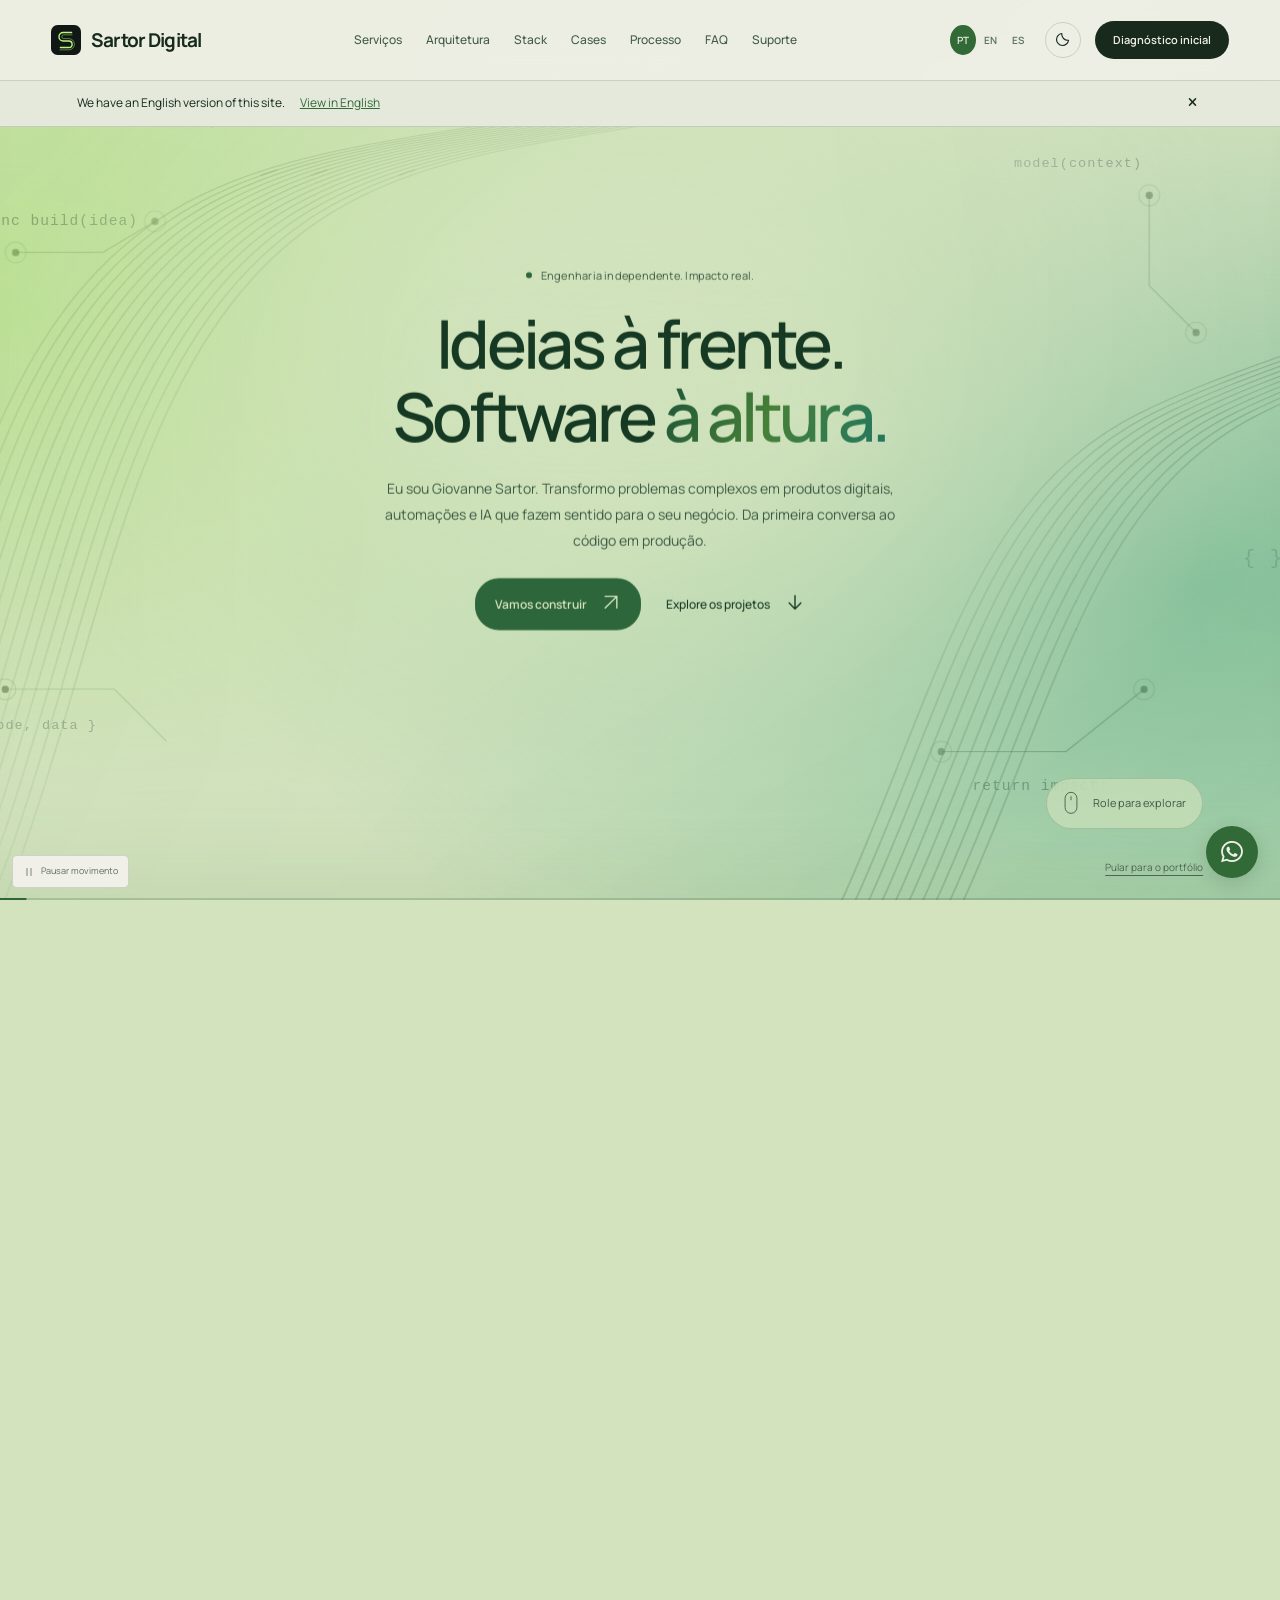
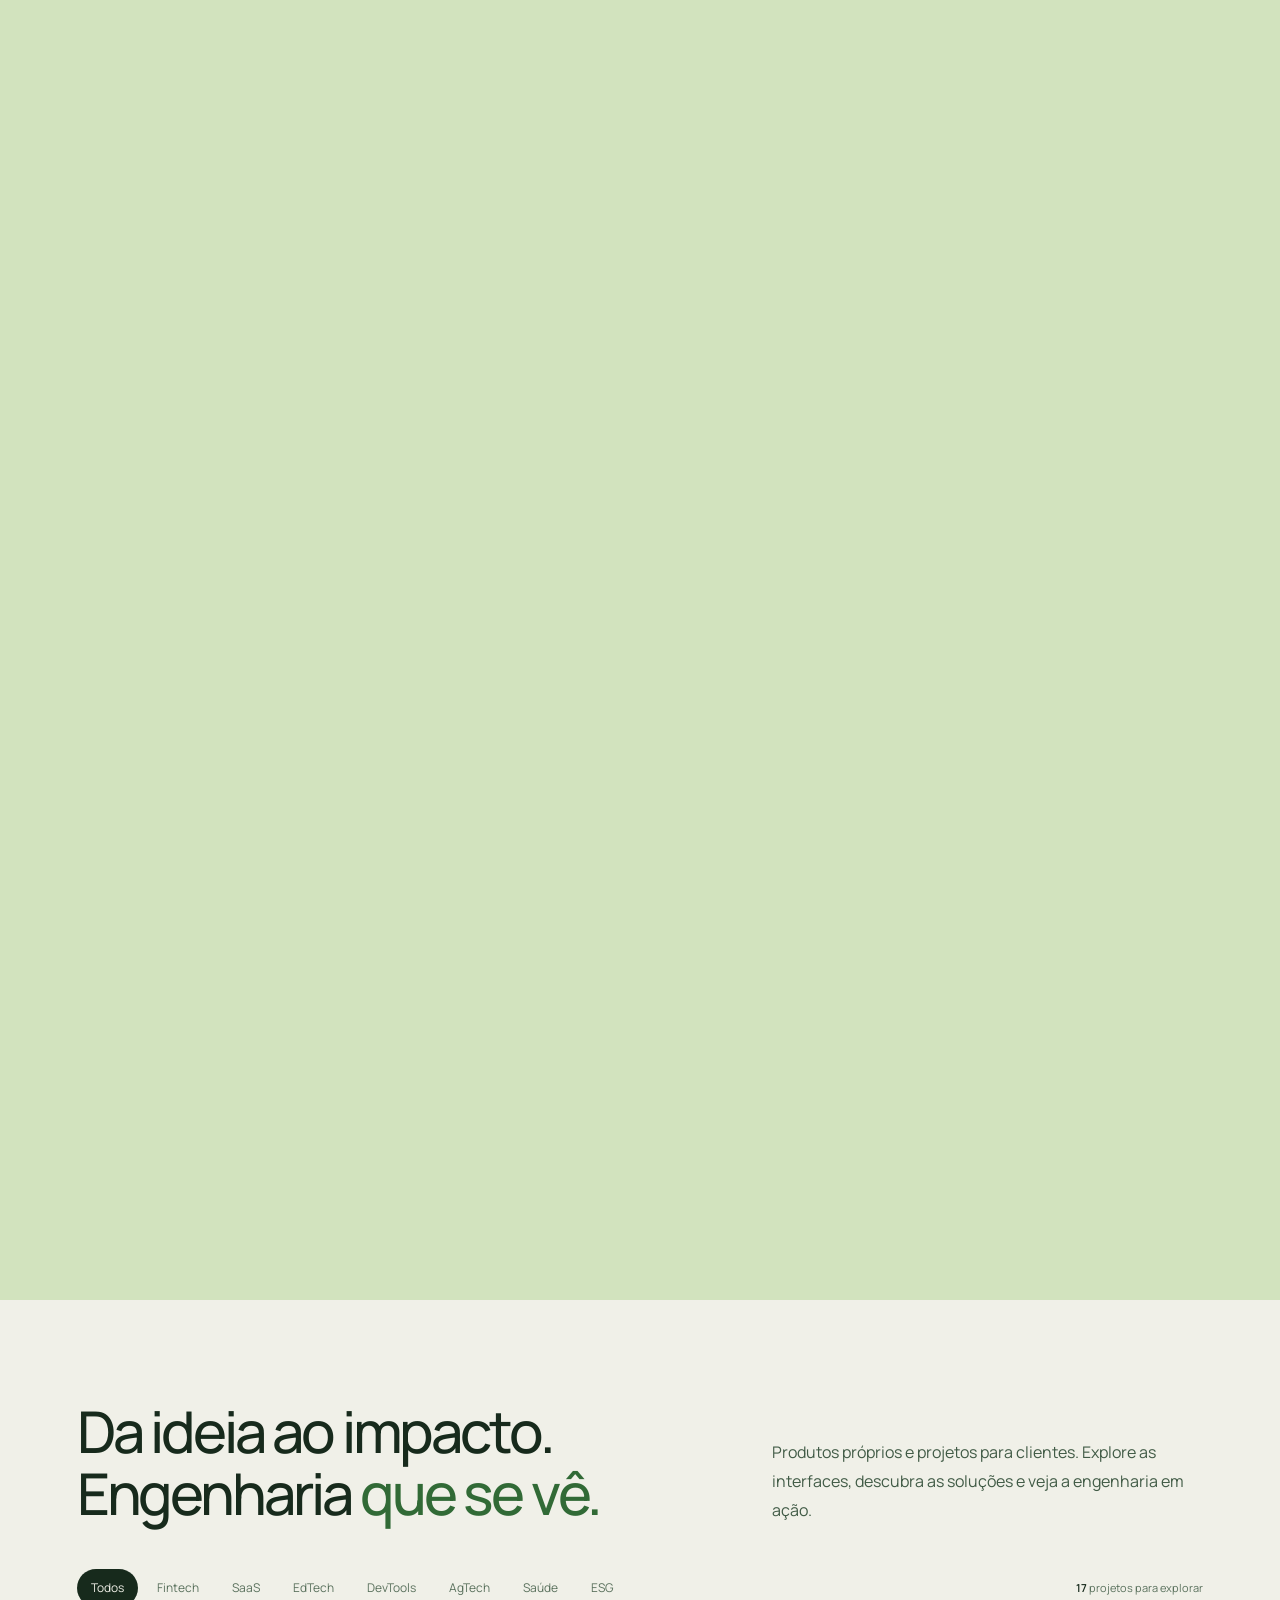
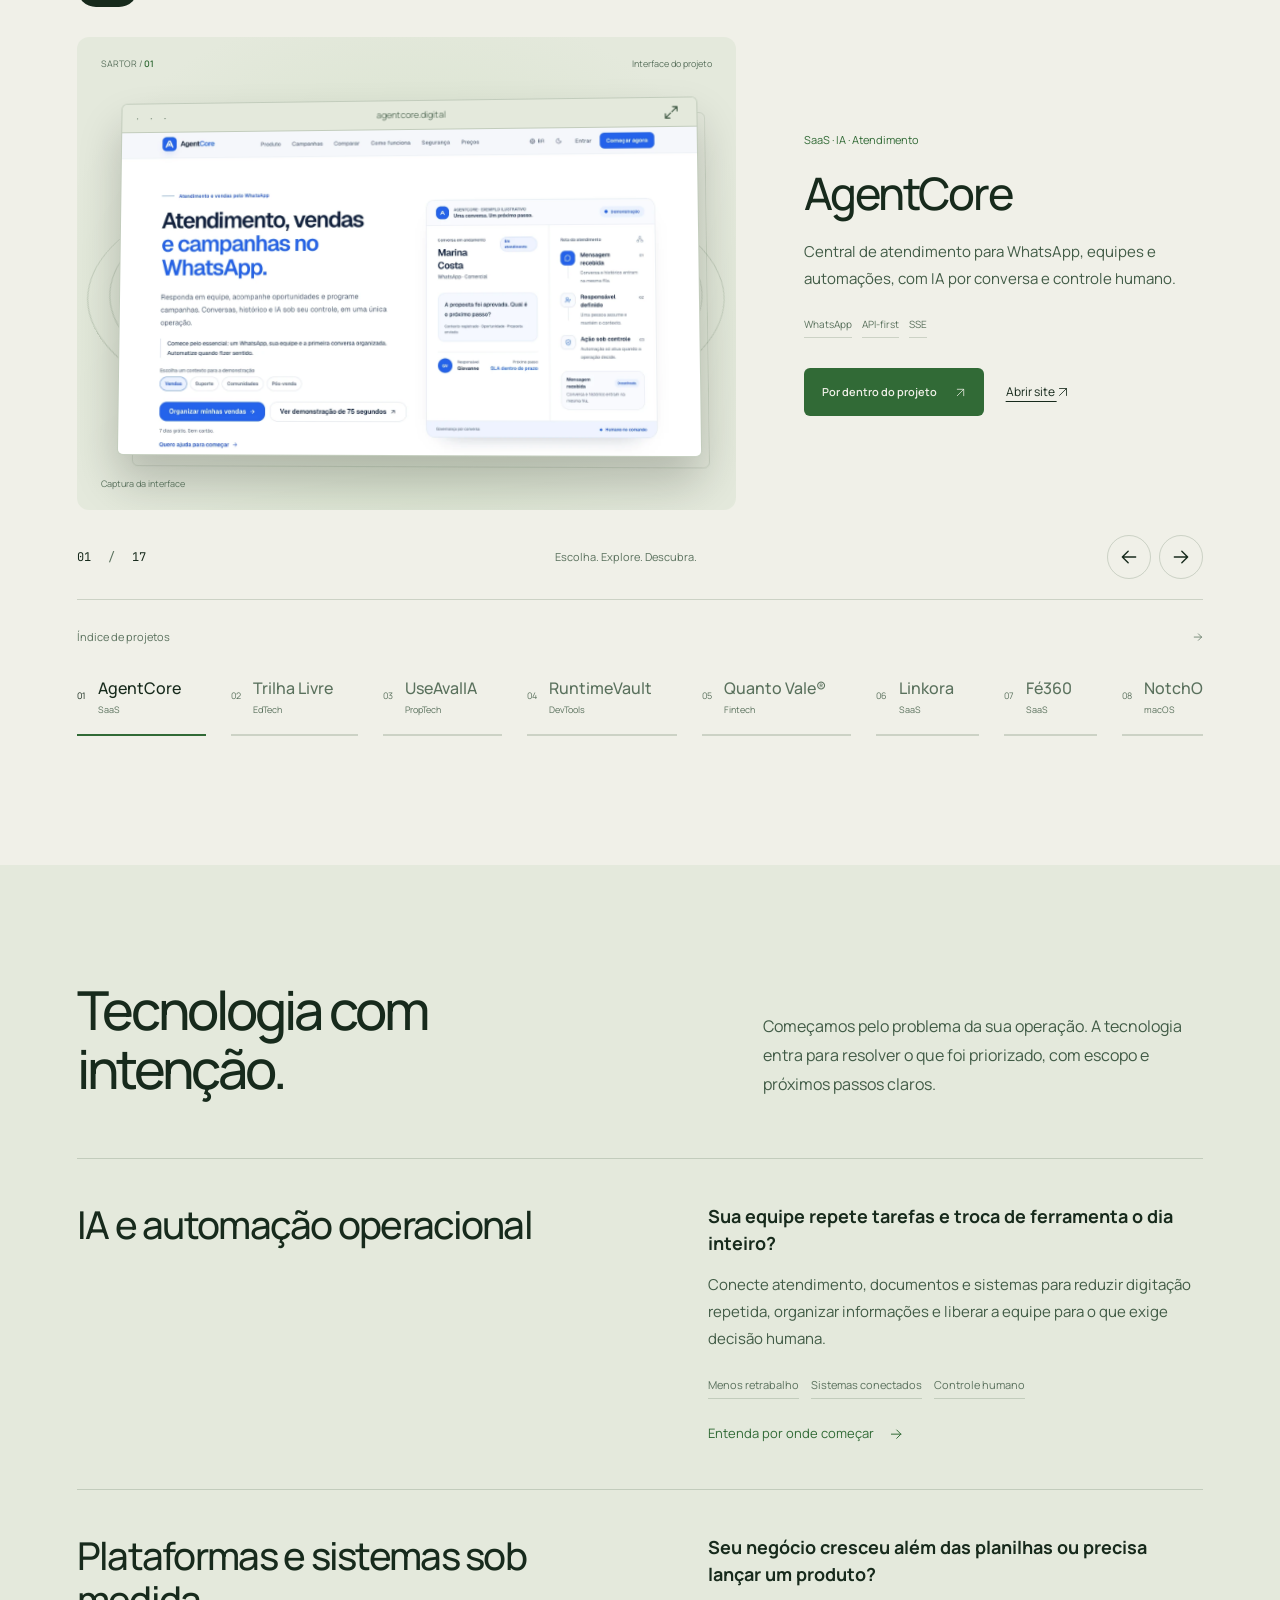
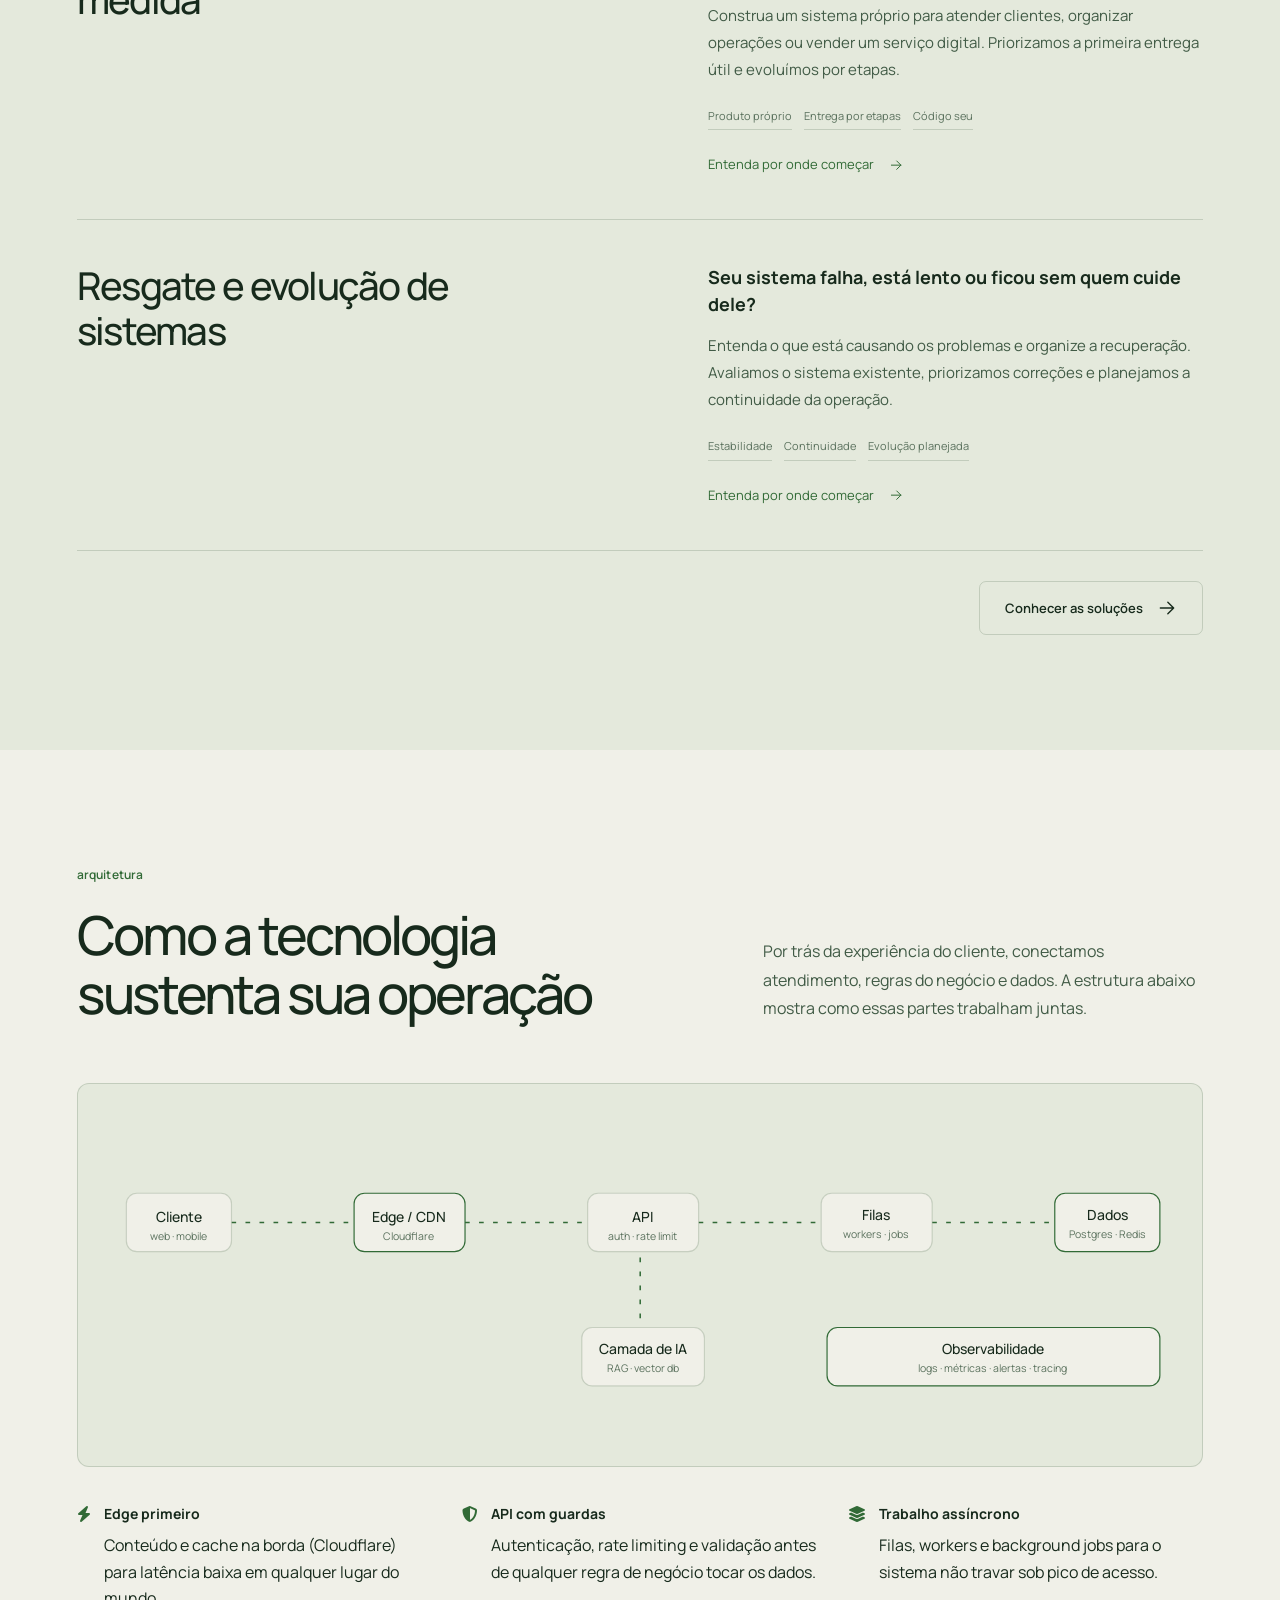
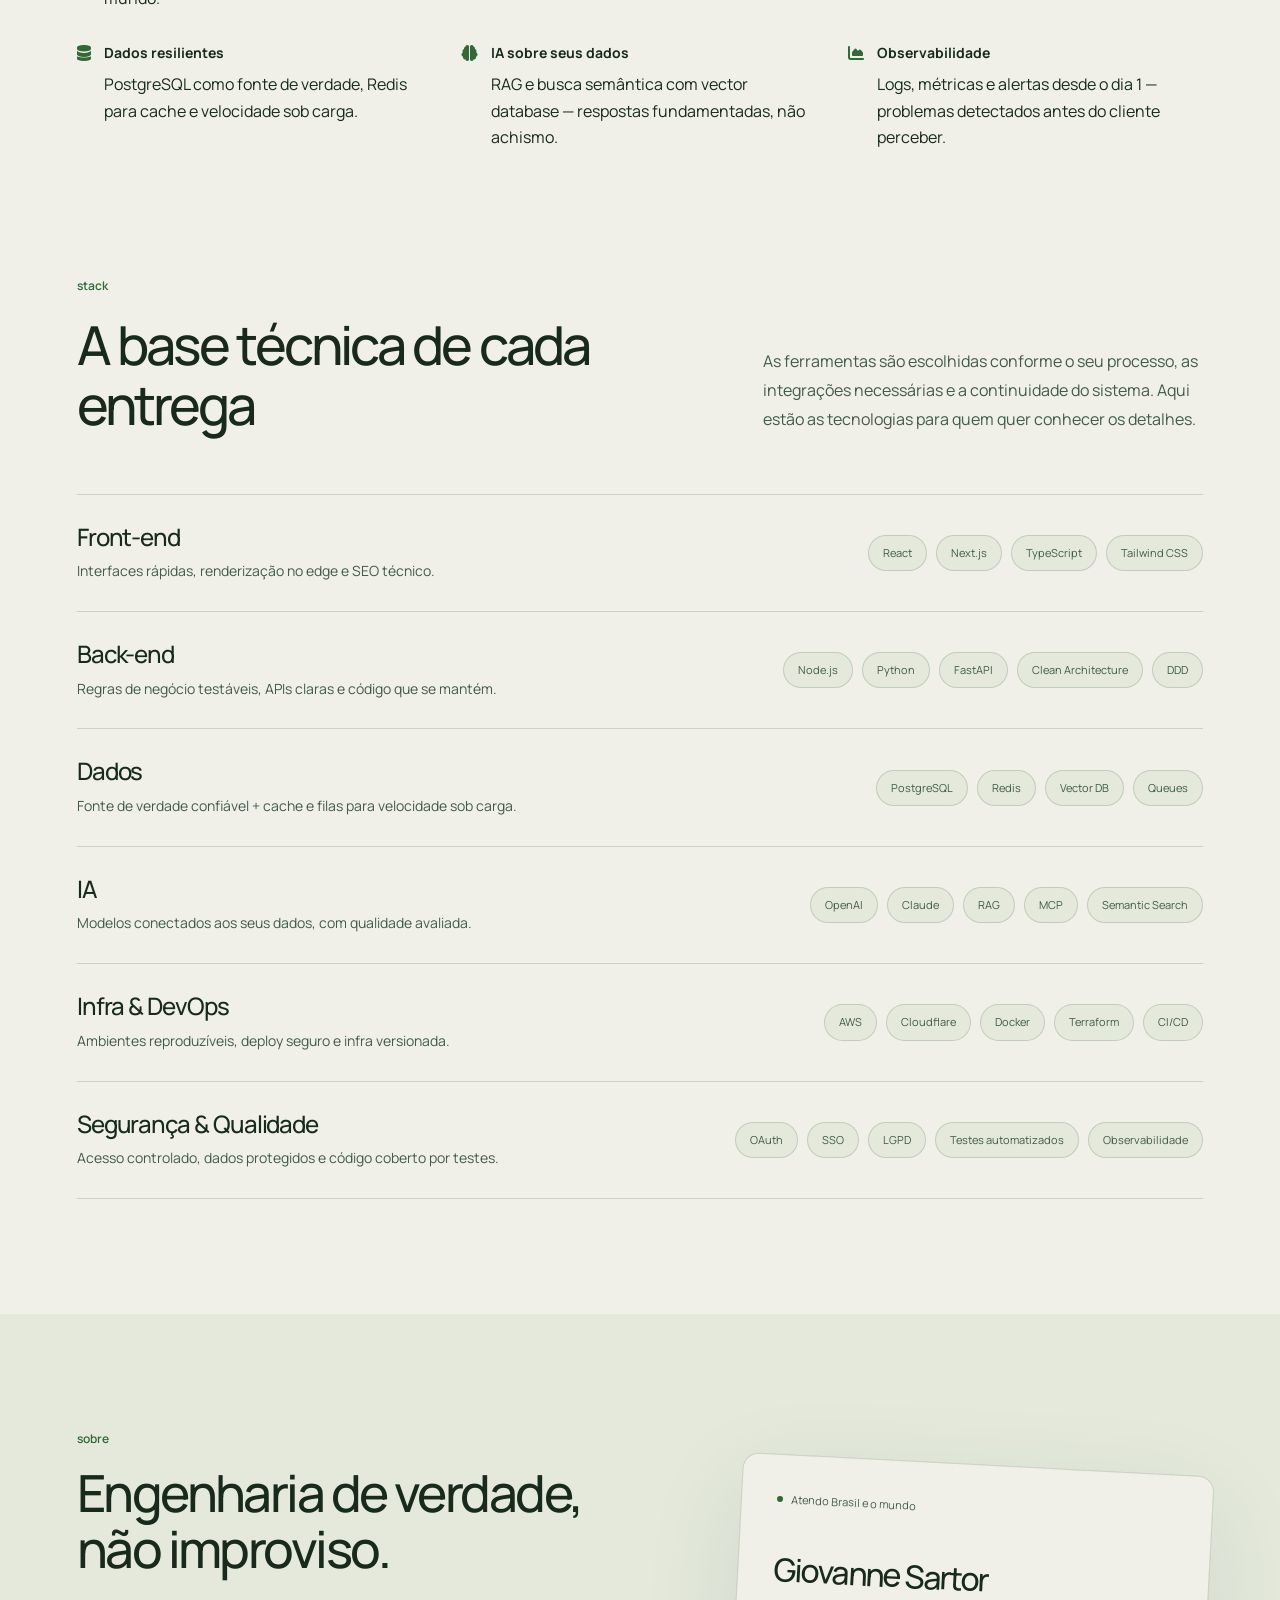
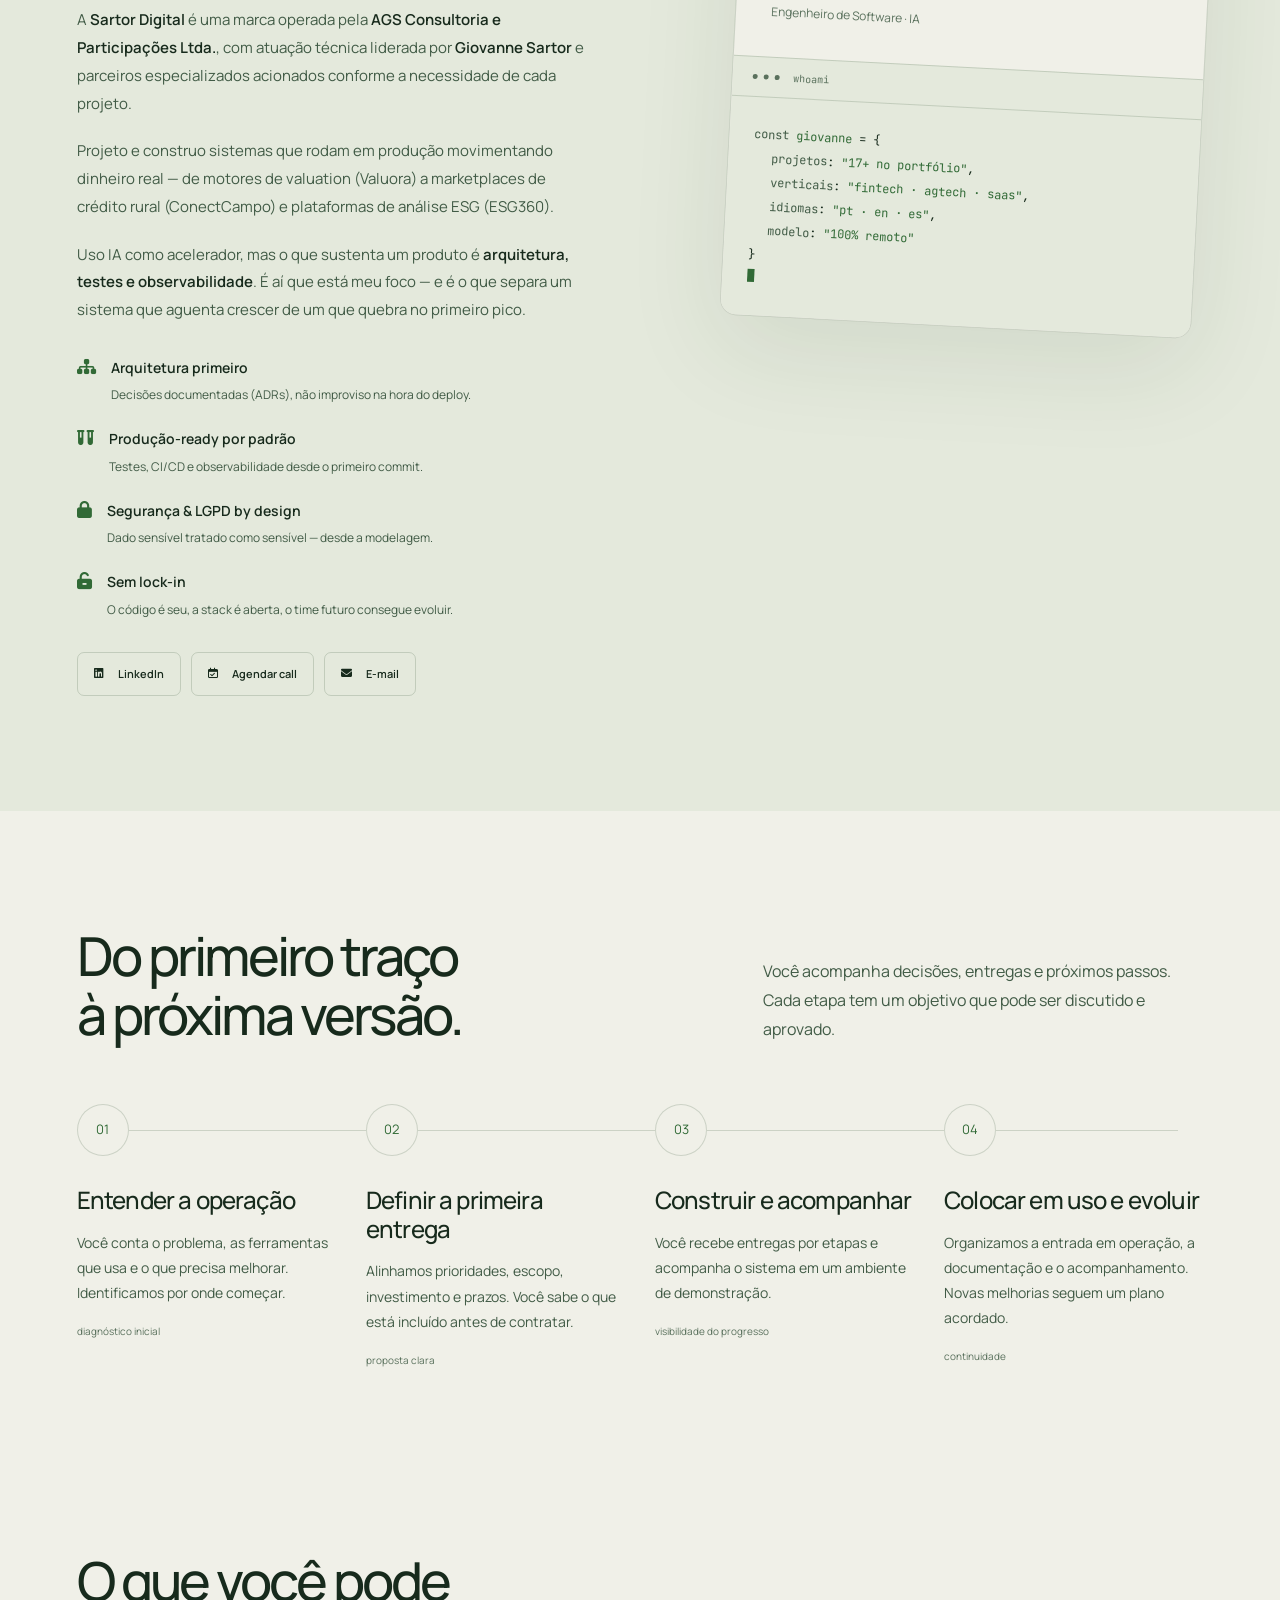
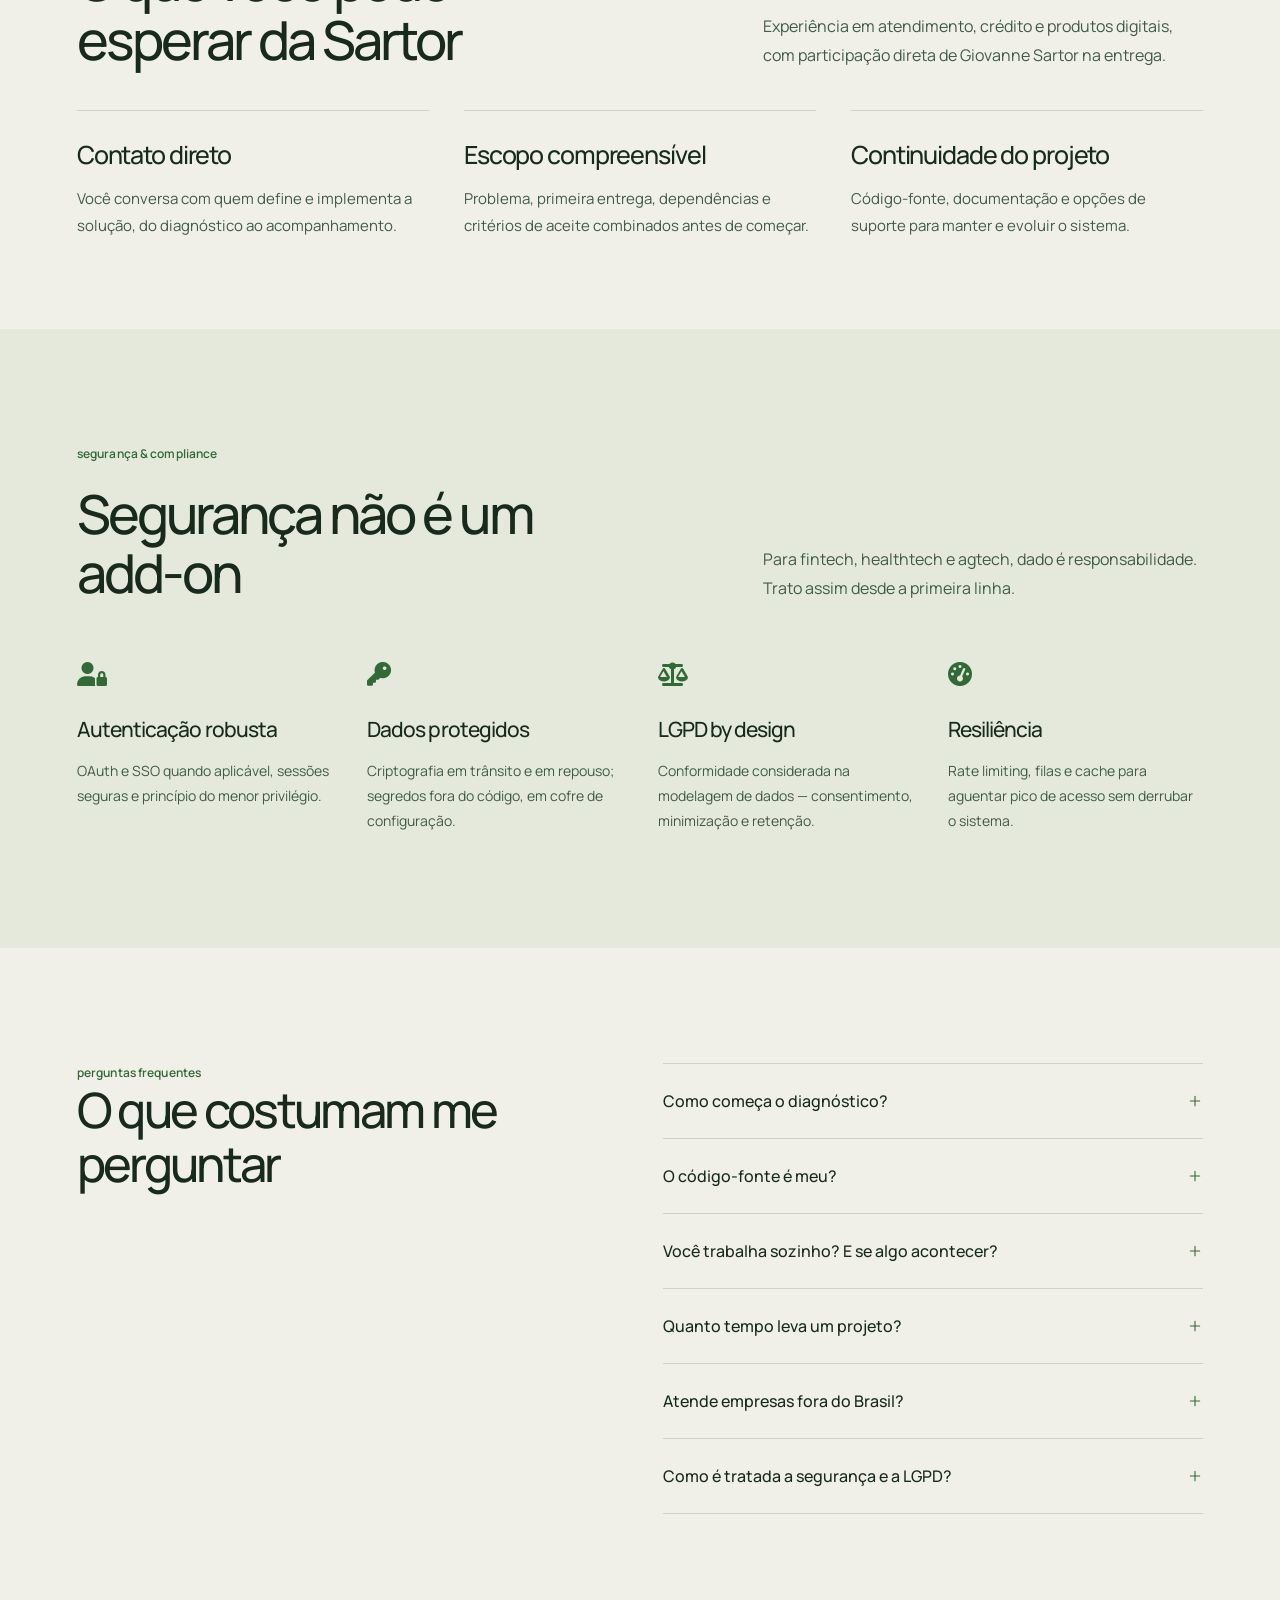
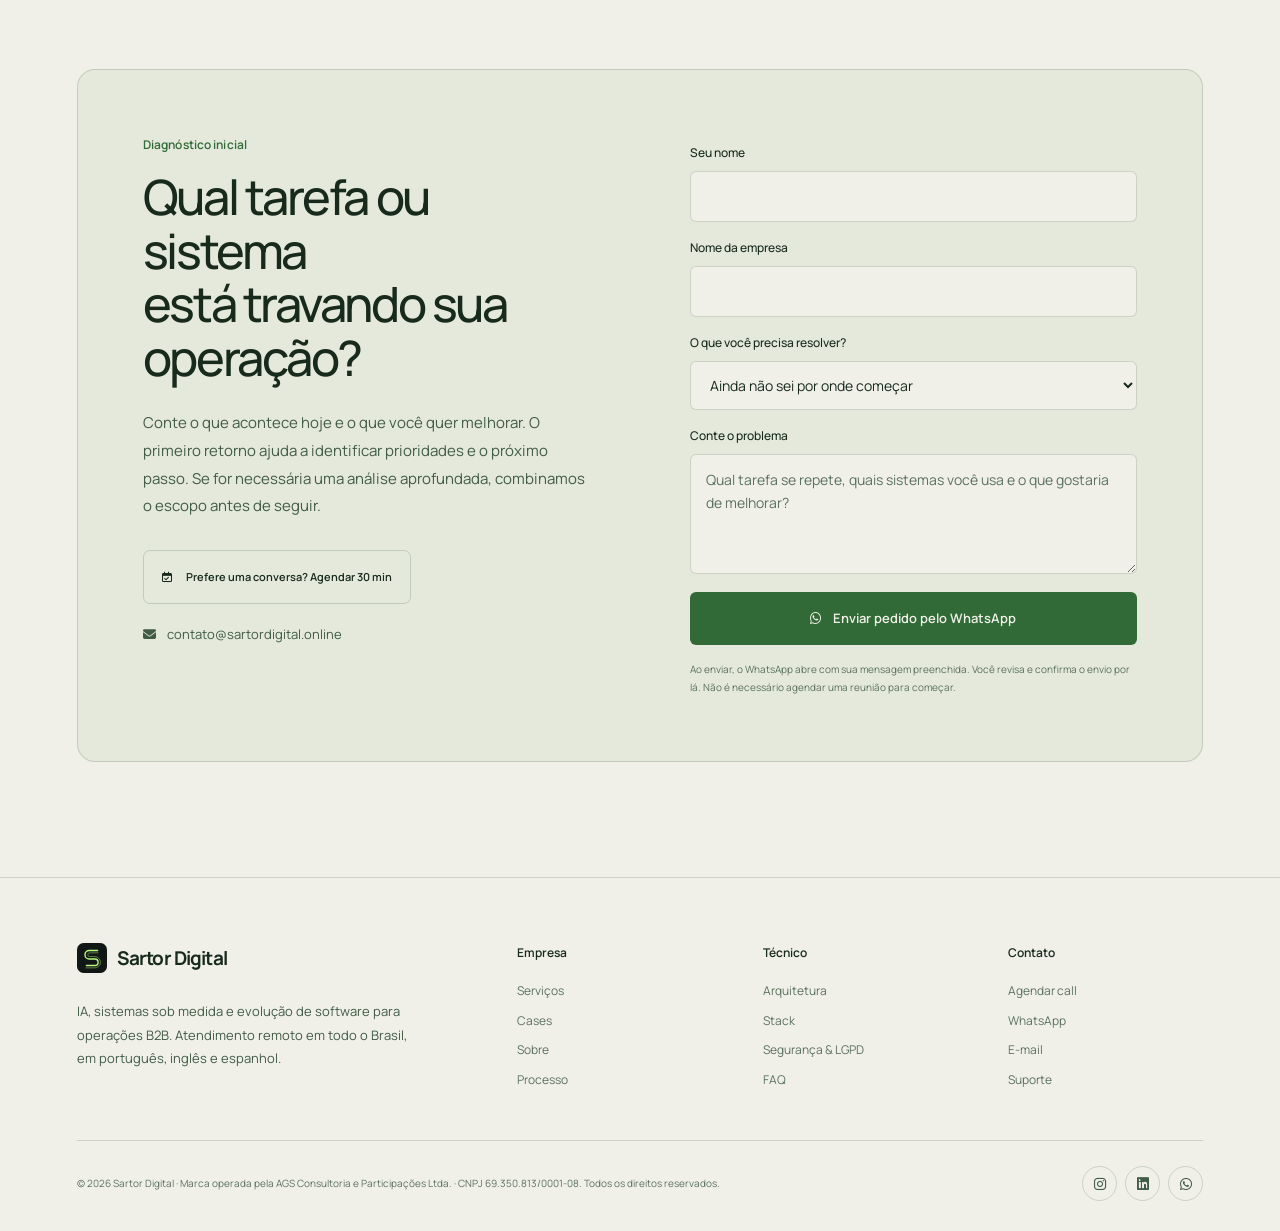
==== commit 93ca675c: "Give light mode a distinct sage palette across localized hero sections" ====
--- a/index.html
+++ b/index.html
@@ -160,7 +160,7 @@
   ]
 }
   </script>
-<link href="assets/icons.css?v=20261116" rel="stylesheet"/><link href="assets/experience.css?v=20261116-6" rel="stylesheet"/><link href="assets/immersive.css?v=20261116-8" rel="stylesheet"/></head>
+<link href="assets/icons.css?v=20261116" rel="stylesheet"/><link href="assets/experience.css?v=20261116-6" rel="stylesheet"/><link href="assets/immersive.css?v=20261116-9" rel="stylesheet"/></head>
 <body class="experience-home"><a class="skip-link" href="#main">Pular para o conteúdo</a>
 <div class="bg-grid"></div>
 <div class="bg-halo"></div>
--- a/assets/immersive.css
+++ b/assets/immersive.css
@@ -87,3 +87,8 @@
 .motion-paused .signal-traces path,.immersive-static .signal-traces path,.immersive-failed .signal-traces path{animation-play-state:paused!important}
 .motion-paused .signal-code,.immersive-static .signal-code{transition:none}
 @media(prefers-reduced-motion:reduce){.signal-traces path{animation:none}.signal-lines,.signal-traces,.signal-nodes,.signal-code{transform:none!important;transition:none!important}}
+
+/* A visibly lighter sage opening, with dark ink and the same studio greens. */
+:root[data-theme="light"] .experience-home .hero.immersive-hero{--bg:#d2e3be;--bg-2:#c2d8ac;--text:#163923;--text-2:#3d5944;--text-3:#4d6651;--green:#2e663b;--green-2:#234f2d;--green-dim:#386d3020;--border:#2e583b33}
+:root[data-theme="light"] .immersive-intro h1 em{background-image:linear-gradient(115deg,#235a38 8%,#478038 48%,#217663)}
+:root[data-theme="light"] .signal-art{filter:brightness(.48) saturate(.8)}
